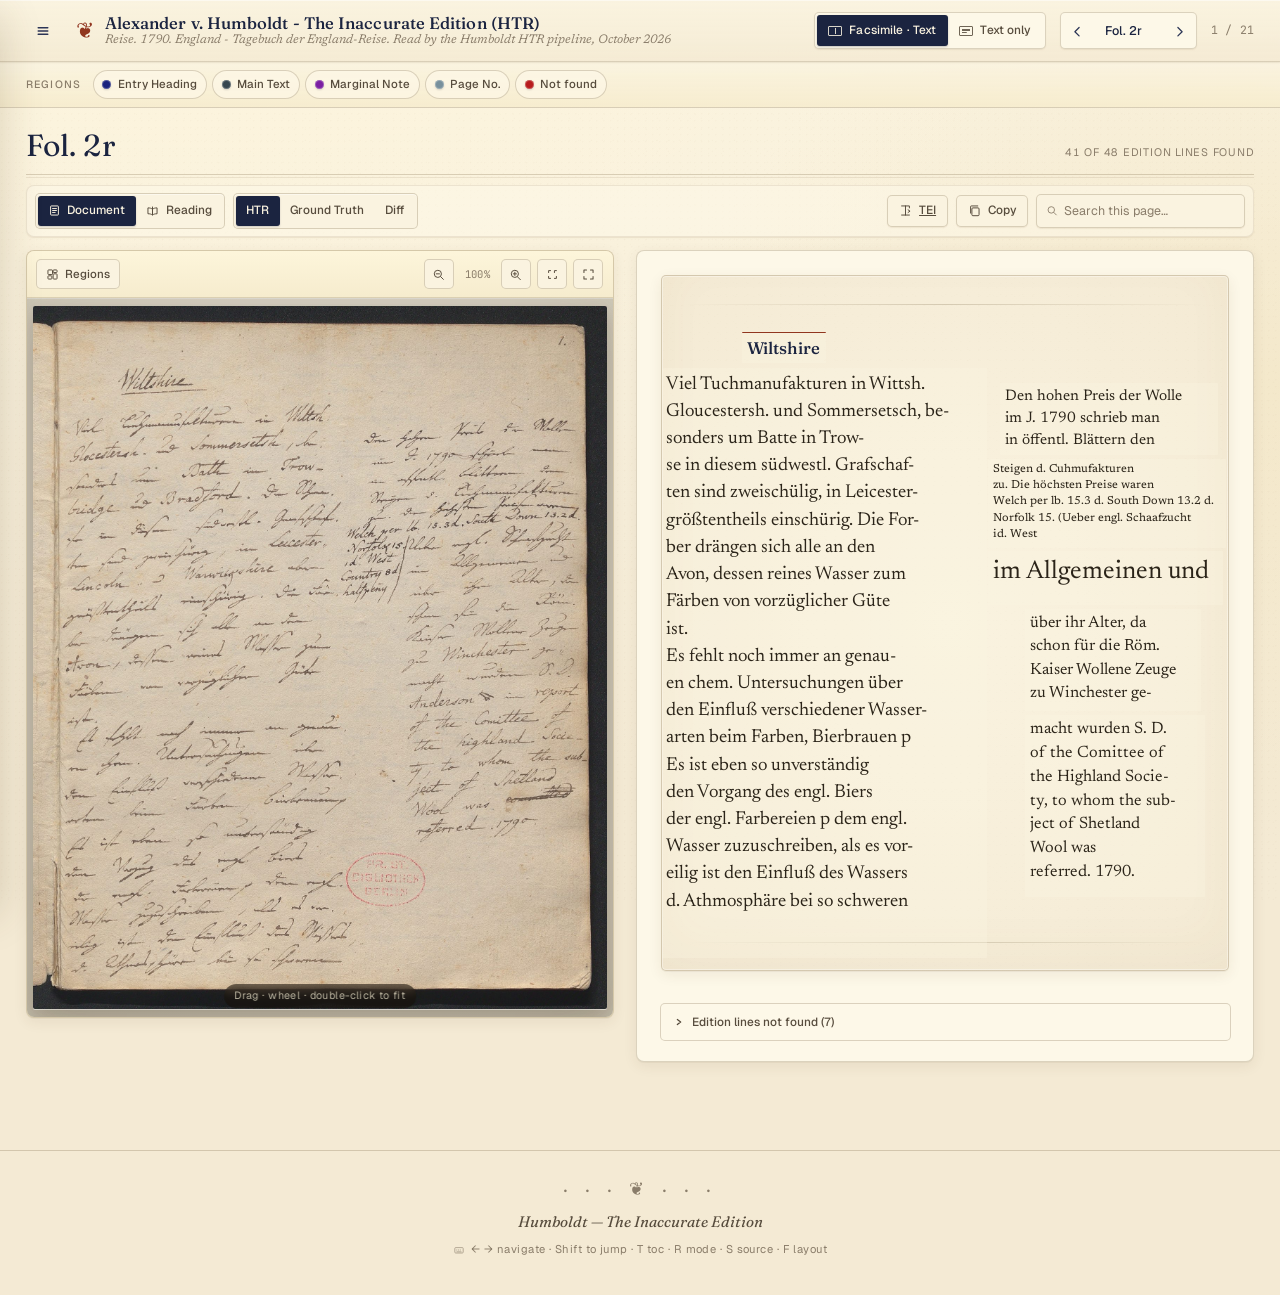
==== index.html @ c804e336 "England 1790 journal read by the lean HTR pipeline, in the Inaccurate Edition viewer (text only, no " ====
<!DOCTYPE html>
<html lang="en">
<head>
<meta charset="UTF-8">
<meta name="viewport" content="width=device-width,initial-scale=1.0">
<title>Alexander v. Humboldt - The Inaccurate Edition (HTR)</title>
<link rel="preconnect" href="https://fonts.googleapis.com">
<link rel="preconnect" href="https://fonts.gstatic.com" crossorigin>
<link href="https://fonts.googleapis.com/css2?family=Fraunces:ital,opsz,wght@0,9..144,300..900;1,9..144,300..900&family=Newsreader:ital,opsz,wght@0,6..72,300..800;1,6..72,300..800&family=Geist:wght@300..800&family=JetBrains+Mono:wght@400;600&display=swap" rel="stylesheet">
<link rel="stylesheet" href="assets/edition.css">
</head>
<body>

<header class="masthead" role="banner">
  <div class="masthead-inner">
    <button type="button" class="masthead-menu" id="btn-toc"
            aria-label="Open table of contents (T)" title="Table of contents (T)">
      <svg viewBox="0 0 20 20" width="16" height="16" class="i-menu" aria-hidden="true"><path d="M4 6h12M4 10h12M4 14h12" fill="none" stroke="currentColor" stroke-width="1.8" stroke-linecap="round"/></svg>
    </button>
    <div class="masthead-brand">
      <span class="masthead-mark" aria-hidden="true">❦</span>
      <div class="masthead-titles">
        <span class="masthead-title">Alexander v. Humboldt - The Inaccurate Edition (HTR)</span>
        <span class="masthead-subtitle">Reise. 1790. England - Tagebuch der England-Reise. Read by the Humboldt HTR pipeline, October 2026</span>
      </div>
    </div>
    <div class="masthead-controls">
      <div class="view-toggle" role="group" aria-label="Layout (F)">
        <button type="button" data-view="dual" class="active"
                title="Show facsimile and text (F)">
          <span class="vt-glyph vt-glyph--dual" aria-hidden="true"></span>
          <span>Facsimile · Text</span>
        </button>
        <button type="button" data-view="text" title="Text-only (F)">
          <span class="vt-glyph vt-glyph--text" aria-hidden="true"></span>
          <span>Text only</span>
        </button>
      </div>
      <div class="page-nav">
        <button type="button" class="nav-btn" id="btn-prev"
                title="Previous page (←)" aria-label="Previous page">
          <svg viewBox="0 0 20 20" width="14" height="14" class="i-prev" aria-hidden="true"><path d="M13 5l-6 6 6 6" fill="none" stroke="currentColor" stroke-width="1.8" stroke-linecap="round" stroke-linejoin="round"/></svg>
        </button>
        <select id="page-select" aria-label="Jump to page"><option value="0">Fol. 2r</option><option value="1">Fol. 2v</option><option value="2">Fol. 3r</option><option value="3">Fol. 3v</option><option value="4">Fol. 4r</option><option value="5">Fol. 4v</option><option value="6">Fol. 5r</option><option value="7">Fol. 5v</option><option value="8">Fol. 6r</option><option value="9">Fol. 6v</option><option value="10">Fol. 7r</option><option value="11">Fol. 7v</option><option value="12">Fol. 8r</option><option value="13">Fol. 8v</option><option value="14">Fol. 9r</option><option value="15">Fol. 9v</option><option value="16">Fol. 20r</option><option value="17">Fol. 28r</option><option value="18">Fol. 28v</option><option value="19">Fol. 29r</option><option value="20">Fol. 29v</option></select>
        <button type="button" class="nav-btn" id="btn-next"
                title="Next page (→)" aria-label="Next page">
          <svg viewBox="0 0 20 20" width="14" height="14" class="i-next" aria-hidden="true"><path d="M7 5l6 6-6 6" fill="none" stroke="currentColor" stroke-width="1.8" stroke-linecap="round" stroke-linejoin="round"/></svg>
        </button>
      </div>
      <span class="page-counter" id="page-counter">1 / 21</span>
    </div>
  </div>
  <div class="masthead-progress" aria-hidden="true">
    <div class="masthead-progress-bar" id="progress-bar"></div>
  </div>
</header>

<aside class="toc-drawer" id="toc-drawer" aria-hidden="true">
  <div class="toc-head">
    <span class="toc-title">Folios</span>
    <button type="button" class="toc-close" id="btn-toc-close"
            aria-label="Close table of contents"><svg viewBox="0 0 20 20" width="14" height="14" class="i-close" aria-hidden="true"><path d="M5 5l10 10M15 5L5 15" fill="none" stroke="currentColor" stroke-width="1.8" stroke-linecap="round"/></svg></button>
  </div>
  <div class="toc-list"><button type="button" class="toc-item" data-jump="0"><span class="toc-num">01</span><span class="toc-main"><span class="toc-label">Fol. 2r</span><span class="toc-preview">Wiltshire</span></span></button><button type="button" class="toc-item" data-jump="1"><span class="toc-num">02</span><span class="toc-main"><span class="toc-label">Fol. 2v</span><span class="toc-preview">chen. Prozessen, die Gährungen für die es keine Messer giebt im Spiel si</span></span></button><button type="button" class="toc-item" data-jump="2"><span class="toc-num">03</span><span class="toc-main"><span class="toc-label">Fol. 3r</span><span class="toc-preview">machte die Schiffarth im Kanale lebhaft, das Contoir der Hause in London</span></span></button><button type="button" class="toc-item" data-jump="3"><span class="toc-num">04</span><span class="toc-main"><span class="toc-label">Fol. 3v</span><span class="toc-preview">eine bloße Abart von S. sylvestris. S. Raths Bot. Abhandl. p 18. Ob aber</span></span></button><button type="button" class="toc-item" data-jump="4"><span class="toc-num">05</span><span class="toc-main"><span class="toc-label">Fol. 4r</span><span class="toc-preview">Erdschichten zu Tage sind, sieht man daß ein Pisolithen und Muschelkalk,</span></span></button><button type="button" class="toc-item" data-jump="5"><span class="toc-num">06</span><span class="toc-main"><span class="toc-label">Fol. 4v</span><span class="toc-preview">das Lich. tartareus, dem völlig ähnlich das ich in Teutschland in Nieder</span></span></button><button type="button" class="toc-item" data-jump="6"><span class="toc-num">07</span><span class="toc-main"><span class="toc-label">Fol. 5r</span><span class="toc-preview">les teintures solides que nos végétaux indigènes communiquent aux laines</span></span></button><button type="button" class="toc-item" data-jump="7"><span class="toc-num">08</span><span class="toc-main"><span class="toc-label">Fol. 5v</span><span class="toc-preview">Ferbers neue Beiträge zur Mineralgesch. I. p 455. Un- sere Unwissenheit</span></span></button><button type="button" class="toc-item" data-jump="8"><span class="toc-num">09</span><span class="toc-main"><span class="toc-label">Fol. 6r</span><span class="toc-preview">sich freuen sahe. Manni Comment. de Florentin. in- uentis c. 20. Wir leb</span></span></button><button type="button" class="toc-item" data-jump="9"><span class="toc-num">10</span><span class="toc-main"><span class="toc-label">Fol. 6v</span><span class="toc-preview">als die aus ostindischem Ma- terialien sei, ist ungegrün- det da auch be</span></span></button><button type="button" class="toc-item" data-jump="10"><span class="toc-num">11</span><span class="toc-main"><span class="toc-label">Fol. 7r</span><span class="toc-preview">11.</span></span></button><button type="button" class="toc-item" data-jump="11"><span class="toc-num">12</span><span class="toc-main"><span class="toc-label">Fol. 7v</span><span class="toc-preview">der Höle heraus. Auf dem Wege von Buxton bis zur Höle fand ich häufig Sa</span></span></button><button type="button" class="toc-item" data-jump="12"><span class="toc-num">13</span><span class="toc-main"><span class="toc-label">Fol. 8r</span><span class="toc-preview">Stoney – Middelton fand ich in großer Menge Arenaria saxatilis, diese se</span></span></button><button type="button" class="toc-item" data-jump="13"><span class="toc-num">14</span><span class="toc-main"><span class="toc-label">Fol. 8v</span><span class="toc-preview">kantigen Bruchstükken, hart sehr schwer zersprengbar, rauh kalt und schw</span></span></button><button type="button" class="toc-item" data-jump="14"><span class="toc-num">15</span><span class="toc-main"><span class="toc-label">Fol. 9r</span><span class="toc-preview">15.</span></span></button><button type="button" class="toc-item" data-jump="15"><span class="toc-num">16</span><span class="toc-main"><span class="toc-label">Fol. 9v</span><span class="toc-preview">Basalt schließen. Bei Halesowen viel Diam- Bäder in Derbyshire</span></span></button><button type="button" class="toc-item" data-jump="16"><span class="toc-num">17</span><span class="toc-main"><span class="toc-label">Fol. 20r</span><span class="toc-preview">Derbyshire Pilckington II p 57 klagt sehr über die nahen Sitten der Einw</span></span></button><button type="button" class="toc-item" data-jump="17"><span class="toc-num">18</span><span class="toc-main"><span class="toc-label">Fol. 28r</span><span class="toc-preview">Alfred. 2.</span></span></button><button type="button" class="toc-item" data-jump="18"><span class="toc-num">19</span><span class="toc-main"><span class="toc-label">Fol. 28v</span><span class="toc-preview">Mineralien 5. 11. 12. 13. 16. Mandelstein 16.</span></span></button><button type="button" class="toc-item" data-jump="19"><span class="toc-num">20</span><span class="toc-main"><span class="toc-label">Fol. 29r</span><span class="toc-preview">U.</span></span></button><button type="button" class="toc-item" data-jump="20"><span class="toc-num">21</span><span class="toc-main"><span class="toc-label">Fol. 29v</span><span class="toc-preview">Flora. Dipsacus fullonum 3. sylvestris 3. laciniatus 3. Hygnum crista ca</span></span></button></div>
</aside>
<div class="toc-scrim" id="toc-scrim" aria-hidden="true"></div>

<div class="legend"><div class="legend-inner"><span class="legend-group"><span class="legend-heading">Regions</span><span class="legend-chips"><button type="button" class="chip chip--reg" data-type="entry_heading" data-scope="region" title="Toggle visibility of Entry Heading"><span class="chip-swatch" style="background:#1a237e;"></span><span class="chip-label">Entry Heading</span></button><button type="button" class="chip chip--reg" data-type="main_text" data-scope="region" title="Toggle visibility of Main Text"><span class="chip-swatch" style="background:#37474f;"></span><span class="chip-label">Main Text</span></button><button type="button" class="chip chip--reg" data-type="marginal_note" data-scope="region" title="Toggle visibility of Marginal Note"><span class="chip-swatch" style="background:#7b1fa2;"></span><span class="chip-label">Marginal Note</span></button><button type="button" class="chip chip--reg" data-type="page_number" data-scope="region" title="Toggle visibility of Page No."><span class="chip-swatch" style="background:#78909c;"></span><span class="chip-label">Page No.</span></button><button type="button" class="chip chip--reg" data-type="not_found" data-scope="region" title="Toggle visibility of Not found"><span class="chip-swatch" style="background:#b71c1c;"></span><span class="chip-label">Not found</span></button></span></span></div></div>

<main id="pages-wrap" role="main">
<article class="page" id="page-0" data-page-idx="0" data-source-mode="gemini" data-has-gt="true">  <header class="page-header">    <div class="page-header-main">      <span class="folio">Fol. 2r</span>          </div>    <div class="page-header-aside">      <span class="meta-info">41 of 48 edition lines found</span>          </div>  </header>    <div class="page-tools">  <div class="trans-toggle" role="tablist"        aria-label="Transcription mode">    <button type="button" data-trans-mode="document"             class="active" role="tab"             title="Document view — mirrors page layout (R)">      <svg viewBox="0 0 20 20" width="13" height="13" class="i-document" aria-hidden="true"><rect x="4" y="3" width="12" height="14" rx="1" fill="none" stroke="currentColor" stroke-width="1.5"/><path d="M7 7h6M7 10h6M7 13h4" fill="none" stroke="currentColor" stroke-width="1.5" stroke-linecap="round"/></svg><span>Document</span></button>    <button type="button" data-trans-mode="reading" role="tab"             title="Linear reading flow (R)">      <svg viewBox="0 0 20 20" width="13" height="13" class="i-reading" aria-hidden="true"><path d="M10 4v13M3 6c3 0 5 .5 7 2V17c-2-1.5-4-2-7-2V6z" fill="none" stroke="currentColor" stroke-width="1.5" stroke-linejoin="round"/><path d="M17 6c-3 0-5 .5-7 2V17c2-1.5 4-2 7-2V6z" fill="none" stroke="currentColor" stroke-width="1.5" stroke-linejoin="round"/></svg><span>Reading</span></button>  </div>    <div class="source-toggle" role="tablist"        aria-label="Transcription source">    <button type="button" data-source-mode="gemini"             class="active" role="tab"             title="HTR transcription (S)">HTR</button>    <button type="button" data-source-mode="gt" role="tab"             title="Ground-truth transcription (S)">      Ground Truth</button>    <button type="button" data-source-mode="diff" role="tab"             title="Diff: HTR vs. Ground Truth (S)">      Diff</button>  </div>  <div class="page-tools-spacer"></div>    <a class="tool-btn tool-btn--tei" href="tei/folio_2r.tei.xml" download title="Download this page as TEI XML"><svg viewBox="0 0 20 20" width="13" height="13" class="i-tei" aria-hidden="true"><path d="M4 3h12v3M4 17h12M10 3v14" fill="none" stroke="currentColor" stroke-width="1.5" stroke-linecap="round"/><path d="M14 9l3 2-3 2" fill="none" stroke="currentColor" stroke-width="1.5" stroke-linecap="round" stroke-linejoin="round"/></svg><span class="tool-label">TEI</span></a>  <button type="button" class="tool-btn tool-btn--copy"           data-copy="=== Wiltshire ===


Viel Tuchmanufakturen in Wittsh.
Gloucestersh. und Sommersetsch, be-
sonders um Batte in Trow-
se in diesem südwestl. Grafschaf-
ten sind zweischülig, in Leicester-
größtentheils einschürig. Die For-
ber drängen sich alle an den
Avon, dessen reines Wasser zum
Färben von vorzüglicher Güte
ist.
Es fehlt noch immer an genau-
en chem. Untersuchungen über
den Einfluß verschiedener Wasser-
arten beim Farben, Bierbrauen p
Es ist eben so unverständig
den Vorgang des engl. Biers
der engl. Farbereien p dem engl.
Wasser zuzuschreiben, als es vor-
eilig ist den Einfluß des Wassers
d. Athmosphäre bei so schweren

Den hohen Preis der Wolle
im J. 1790 schrieb man
in öffentl. Blättern den

Steigen d. Cuhmufakturen
zu. Die höchsten Preise waren
Welch per lb. 15.3 d. South Down 13.2 d.
Norfolk 15. (Ueber engl. Schaafzucht
id. West

im Allgemeinen und

über ihr Alter, da
schon für die Röm.
Kaiser Wollene Zeuge
zu Winchester ge-

macht wurden S. D.
of the Comittee of
the Highland Socie-
ty, to whom the sub-
ject of Shetland
Wool was
referred. 1790."           title="Copy plain text of this page">    <svg viewBox="0 0 20 20" width="13" height="13" class="i-copy" aria-hidden="true"><rect x="6" y="6" width="11" height="12" rx="1.5" fill="none" stroke="currentColor" stroke-width="1.5"/><path d="M4 14V4a1 1 0 011-1h10" fill="none" stroke="currentColor" stroke-width="1.5" stroke-linecap="round"/></svg><span class="tool-label">Copy</span></button>  <div class="search-wrap">    <svg viewBox="0 0 20 20" width="13" height="13" class="i-search" aria-hidden="true"><circle cx="9" cy="9" r="5.5" fill="none" stroke="currentColor" stroke-width="1.5"/><path d="m13.5 13.5 4 4" fill="none" stroke="currentColor" stroke-width="1.5" stroke-linecap="round"/></svg>    <input type="search" class="search-input"            placeholder="Search this page…"            aria-label="Search in this page">  </div></div>  <div class="diff-metrics" role="status" aria-live="polite"><span class="diff-metrics-title">Against the edition (lines matched as in the HTR living benchmark)</span><span class="dm-pill"><span class="dm-k">CER on lines found</span><span class="dm-v">4.5 %</span></span><span class="dm-pill"><span class="dm-k">CER with missing lines</span><span class="dm-v">14.1 %</span></span><span class="dm-pill dm-pill--muted"><span class="dm-k">edition lines found</span><span class="dm-v">41 of 48</span></span></div>  <div class="page-cols">    <div class="facs-panel">  <div class="facs-toolbar">    <button type="button" class="facs-tool facs-tool--overlay"             title="Toggle region overlay (B)">      <svg viewBox="0 0 20 20" width="13" height="13" class="i-boxes" aria-hidden="true"><rect x="3" y="3" width="7" height="7" rx="1" fill="none" stroke="currentColor" stroke-width="1.5"/><rect x="11" y="3" width="6" height="4" rx="1" fill="none" stroke="currentColor" stroke-width="1.5"/><rect x="11" y="9" width="6" height="8" rx="1" fill="none" stroke="currentColor" stroke-width="1.5"/><rect x="3" y="12" width="6" height="5" rx="1" fill="none" stroke="currentColor" stroke-width="1.5"/></svg><span>Regions</span></button>    <div class="facs-toolbar-spacer"></div>    <button type="button" class="facs-tool facs-tool--zout"             title="Zoom out" aria-label="Zoom out">      <svg viewBox="0 0 20 20" width="13" height="13" class="i-zoom-out" aria-hidden="true"><circle cx="9" cy="9" r="5.5" fill="none" stroke="currentColor" stroke-width="1.5"/><path d="M6.5 9h5m2 4.5 4 4" fill="none" stroke="currentColor" stroke-width="1.5" stroke-linecap="round"/></svg></button>    <span class="facs-zoom-readout" data-readout="zoom">100%</span>    <button type="button" class="facs-tool facs-tool--zin"             title="Zoom in" aria-label="Zoom in">      <svg viewBox="0 0 20 20" width="13" height="13" class="i-zoom-in" aria-hidden="true"><circle cx="9" cy="9" r="5.5" fill="none" stroke="currentColor" stroke-width="1.5"/><path d="M6.5 9h5M9 6.5v5m4.5 2.5 4 4" fill="none" stroke="currentColor" stroke-width="1.5" stroke-linecap="round"/></svg></button>    <button type="button" class="facs-tool facs-tool--zreset"             title="Fit to frame">      <svg viewBox="0 0 20 20" width="13" height="13" class="i-fit" aria-hidden="true"><path d="M4 7V4h3M16 4h-3v3M4 13v3h3M13 16h3v-3" fill="none" stroke="currentColor" stroke-width="1.5" stroke-linecap="round" stroke-linejoin="round"/></svg></button>    <button type="button" class="facs-tool facs-tool--fullscreen"             title="Toggle fullscreen" aria-label="Toggle fullscreen">      <svg viewBox="0 0 20 20" width="13" height="13" class="i-fullscreen" aria-hidden="true"><path d="M3 7V3h4M17 7V3h-4M3 13v4h4M17 13v4h-4" fill="none" stroke="currentColor" stroke-width="1.6" stroke-linecap="round" stroke-linejoin="round"/></svg></button>  </div>  <div class="facs-stage">    <div class="facs-frame" data-zoom="1">      <div class="facs-canvas" style="--page-aspect:0.8155;"><img src="facsimiles/H0017682_2r.jpg" alt="Fol. 2r" loading="lazy" class="facs-img" draggable="false"><div class="region-overlay is-hidden"><div class="ov-box" style="top:8.08%;left:14.19%;width:14.72%;height:4.52%;--ov-color:#1a237e;" data-region-idx="0" data-region-type="entry_heading" tabindex="0"><span class="ov-label">Entry Heading</span></div><div class="ov-box" style="top:13.20%;left:4.81%;width:57.48%;height:84.98%;--ov-color:#37474f;" data-region-idx="1" data-region-type="main_text" tabindex="0"><span class="ov-label">Main Text</span></div><div class="ov-box" style="top:15.42%;left:56.81%;width:38.38%;height:10.38%;--ov-color:#37474f;" data-region-idx="2" data-region-type="main_text" tabindex="0"><span class="ov-label">Main Text</span></div><div class="ov-box" style="top:24.42%;left:53.28%;width:42.12%;height:12.83%;--ov-color:#37474f;" data-region-idx="3" data-region-type="main_text" tabindex="0"><span class="ov-label">Main Text</span></div><div class="ov-box" style="top:34.42%;left:52.58%;width:41.44%;height:7.78%;--ov-color:#37474f;" data-region-idx="4" data-region-type="main_text" tabindex="0"><span class="ov-label">Main Text</span></div><div class="ov-box" style="top:37.00%;left:64.19%;width:31.06%;height:14.80%;--ov-color:#37474f;" data-region-idx="5" data-region-type="main_text" tabindex="0"><span class="ov-label">Main Text</span></div><div class="ov-box" style="top:50.20%;left:64.19%;width:31.76%;height:26.22%;--ov-color:#37474f;" data-region-idx="6" data-region-type="main_text" tabindex="0"><span class="ov-label">Main Text</span></div></div></div>    </div>    <div class="facs-hint">      <span>Drag · wheel · double-click to fit</span>    </div>  </div></div>    <section class="trans-panel" data-mode="document">      <div class="trans-mode trans-mode--document" data-mode="document"><div class="doc-canvas-wrap"><div class="doc-canvas" style="aspect-ratio:0.8155 / 1;"><div class="doc-grain" aria-hidden="true"></div><div class="doc-rule doc-rule--top" aria-hidden="true"></div><div class="doc-rule doc-rule--bottom" aria-hidden="true"></div><div class="doc-slot doc-slot--entry_heading" style="top:8.080%;left:14.190%;width:14.720%;min-height:4.520%;--slot-color:#1a237e;" data-region-idx="0" data-region-type="entry_heading" data-orig-top="8.080" data-orig-h="4.520" tabindex="0"><span class="doc-chip" style="--chip-color:#1a237e;"><span class="doc-chip-dot"></span><span class="doc-chip-label">Entry Heading</span></span><div class="doc-slot-body"><span class="region-content has-gt" data-gt-confidence="1.00"><span class="rc rc--gemini">Wiltshire</span><span class="rc rc--gt">Wiltshire</span><span class="rc rc--diff">Wiltshire</span></span></div></div><div class="doc-slot doc-slot--main_text" style="top:13.200%;left:0.000%;width:57.480%;min-height:84.980%;--slot-color:#37474f;" data-region-idx="1" data-region-type="main_text" data-orig-top="13.200" data-orig-h="84.980" tabindex="0"><span class="doc-chip" style="--chip-color:#37474f;"><span class="doc-chip-dot"></span><span class="doc-chip-label">Main Text</span></span><div class="doc-slot-body"><span class="region-content has-gt" data-gt-confidence="1.00"><span class="rc rc--gemini">Viel Tuchmanufakturen in Wittsh.<br>
Gloucestersh. und Sommersetsch, be-<br>
sonders um Batte in Trow-<br>
se in diesem südwestl. Grafschaf-<br>
ten sind zweischülig, in Leicester-<br>
größtentheils einschürig. Die For-<br>
ber drängen sich alle an den<br>
Avon, dessen reines Wasser zum<br>
Färben von vorzüglicher Güte<br>
ist.<br>
Es fehlt noch immer an genau-<br>
en chem. Untersuchungen über<br>
den Einfluß verschiedener Wasser-<br>
arten beim Farben, Bierbrauen p<br>
Es ist eben so unverständig<br>
den Vorgang des engl. Biers<br>
der engl. Farbereien p dem engl.<br>
Wasser zuzuschreiben, als es vor-<br>
eilig ist den Einfluß des Wassers<br>
d. Athmosphäre bei so schweren</span><span class="rc rc--gt">Viel Tuchmanufakturen in Wiltsh.<br>
Glocestersh. und Sommersetsh., be-<br>
sonders um Bath in Trow-<br>
fe in diesen südwestl. Grafschaf-<br>
ten sind zweischürig, in Leicester-<br>
größtentheils einschürig. Die Fär-<br>
ber drängen sich alle an den<br>
Avon, dessen reines Wasser zum<br>
Färben von vorzüglicher Güte<br>
ist.<br>
Es fehlt noch immer an genau-<br>
en chem. Untersuchungen über<br>
den Einfluß verschiedener Wasser-<br>
arten beim Färben, Bierbrauung<br>
Es ist eben so unverständig<br>
den Vorzug des engl. Biers<br>
der engl. Färbereien p dem engl.<br>
Wasser zuzuschreiben, als es vor-<br>
eilig ist den Einfluß des Wassers,<br>
d. Athmosphäre bei so schweren</span><span class="rc rc--diff">Viel Tuchmanufakturen in <span class="diff-del" title="Gemini">Wittsh</span><span class="diff-ins" title="Ground truth">Wiltsh</span>.<br>
<span class="diff-del" title="Gemini">Gloucestersh</span><span class="diff-ins" title="Ground truth">Glocestersh</span>. und <span class="diff-del" title="Gemini">Sommersetsch</span><span class="diff-ins" title="Ground truth">Sommersetsh.</span>, be-<br>
sonders um <span class="diff-del" title="Gemini">Batte</span><span class="diff-ins" title="Ground truth">Bath</span> in Trow-<br>
<span class="diff-del" title="Gemini">se</span><span class="diff-ins" title="Ground truth">fe</span> in <span class="diff-del" title="Gemini">diesem</span><span class="diff-ins" title="Ground truth">diesen</span> südwestl. Grafschaf-<br>
ten sind <span class="diff-del" title="Gemini">zweischülig</span><span class="diff-ins" title="Ground truth">zweischürig</span>, in Leicester-<br>
größtentheils einschürig. Die <span class="diff-del" title="Gemini">For</span><span class="diff-ins" title="Ground truth">Fär</span>-<br>
ber drängen sich alle an den<br>
Avon, dessen reines Wasser zum<br>
Färben von vorzüglicher Güte<br>
ist.<br>
Es fehlt noch immer an genau-<br>
en chem. Untersuchungen über<br>
den Einfluß verschiedener Wasser-<br>
arten beim <span class="diff-del" title="Gemini">Farben</span><span class="diff-ins" title="Ground truth">Färben</span>, <span class="diff-del" title="Gemini">Bierbrauen p</span><span class="diff-ins" title="Ground truth">Bierbrauung</span><br>
Es ist eben so unverständig<br>
den <span class="diff-del" title="Gemini">Vorgang</span><span class="diff-ins" title="Ground truth">Vorzug</span> des engl. Biers<br>
der engl. <span class="diff-del" title="Gemini">Farbereien</span><span class="diff-ins" title="Ground truth">Färbereien</span> p dem engl.<br>
Wasser zuzuschreiben, als es vor-<br>
eilig ist den Einfluß des Wassers<span class="diff-ins" title="Only in ground truth">,</span><br>
d. Athmosphäre bei so schweren</span></span></div></div><div class="doc-slot doc-slot--main_text" style="top:15.420%;left:59.800%;width:38.380%;min-height:10.380%;--slot-color:#37474f;" data-region-idx="2" data-region-type="main_text" data-orig-top="15.420" data-orig-h="10.380" tabindex="0"><span class="doc-chip" style="--chip-color:#37474f;"><span class="doc-chip-dot"></span><span class="doc-chip-label">Main Text</span></span><div class="doc-slot-body"><span class="region-content has-gt" data-gt-confidence="1.00"><span class="rc rc--gemini">Den hohen Preis der Wolle<br>
im J. 1790 schrieb man<br>
in öffentl. Blättern den</span><span class="rc rc--gt">Den hohen Preis der Wolle<br>
im J. 1790 schrieb man<br>
in öffentl. Blättern dem</span><span class="rc rc--diff">Den hohen Preis der Wolle<br>
im J. 1790 schrieb man<br>
in öffentl. Blättern <span class="diff-del" title="Gemini">den</span><span class="diff-ins" title="Ground truth">dem</span></span></span></div></div><div class="doc-slot doc-slot--main_text" style="top:26.300%;left:57.620%;width:42.120%;min-height:12.830%;--slot-color:#37474f;" data-region-idx="3" data-region-type="main_text" data-orig-top="26.300" data-orig-h="12.830" tabindex="0"><span class="doc-chip" style="--chip-color:#37474f;"><span class="doc-chip-dot"></span><span class="doc-chip-label">Main Text</span></span><div class="doc-slot-body"><span class="region-content has-gt" data-gt-confidence="1.00"><span class="rc rc--gemini">Steigen d. Cuhmufakturen<br>
zu. Die höchsten Preise waren<br>
Welch per lb. 15.3 d. South Down 13.2 d.<br>
Norfolk 15. (Ueber engl. Schaafzucht<br>
id. West</span><span class="rc rc--gt">Steigen d. Tuchmanufakturen<br>
zu. Die höchsten Preise waren<br>
Welch per lb. 1s. 3d. South Down 1s. 2d.<br>
Ueber engl. Schaafzucht<br>
1d. West</span><span class="rc rc--diff">Steigen d. <span class="diff-del" title="Gemini">Cuhmufakturen</span><span class="diff-ins" title="Ground truth">Tuchmanufakturen</span><br>
zu. Die höchsten Preise waren<br>
Welch per lb. <span class="diff-del" title="Gemini">15</span><span class="diff-ins" title="Ground truth">1s</span>.<span class="diff-del" title="Only in HTR transcription">3</span> <span class="diff-del" title="Gemini">d</span><span class="diff-ins" title="Ground truth">3d</span>. South Down <span class="diff-del" title="Gemini">13</span><span class="diff-ins" title="Ground truth">1s</span>.<span class="diff-del" title="Only in HTR transcription">2</span> <span class="diff-del" title="Gemini">d</span><span class="diff-ins" title="Ground truth">2d</span>.<br>
<span class="diff-del" title="Only in HTR transcription">Norfolk 15. (</span>Ueber engl. Schaafzucht<br>
<span class="diff-del" title="Gemini">id</span><span class="diff-ins" title="Ground truth">1d</span>. West</span></span></div></div><div class="doc-slot doc-slot--main_text" style="top:39.630%;left:57.642%;width:41.440%;min-height:7.780%;--slot-color:#37474f;" data-region-idx="4" data-region-type="main_text" data-orig-top="39.630" data-orig-h="7.780" tabindex="0"><span class="doc-chip" style="--chip-color:#37474f;"><span class="doc-chip-dot"></span><span class="doc-chip-label">Main Text</span></span><div class="doc-slot-body"><span class="region-content has-gt" data-gt-confidence="1.00"><span class="rc rc--gemini">im Allgemeinen und</span><span class="rc rc--gt">im Allgemeinen und</span><span class="rc rc--diff">im Allgemeinen und</span></span></div></div><div class="doc-slot doc-slot--main_text" style="top:47.910%;left:64.190%;width:31.060%;min-height:14.800%;--slot-color:#37474f;" data-region-idx="5" data-region-type="main_text" data-orig-top="47.910" data-orig-h="14.800" tabindex="0"><span class="doc-chip" style="--chip-color:#37474f;"><span class="doc-chip-dot"></span><span class="doc-chip-label">Main Text</span></span><div class="doc-slot-body"><span class="region-content has-gt" data-gt-confidence="1.00"><span class="rc rc--gemini">über ihr Alter, da<br>
schon für die Röm.<br>
Kaiser Wollene Zeuge<br>
zu Winchester ge-</span><span class="rc rc--gt">über ihr Alter, da<br>
schon für die Röm.<br>
Kaiser Wollene Zeuge<br>
zu Winchester ge-</span><span class="rc rc--diff">über ihr Alter, da<br>
schon für die Röm.<br>
Kaiser Wollene Zeuge<br>
zu Winchester ge-</span></span></div></div><div class="doc-slot doc-slot--main_text" style="top:63.210%;left:64.190%;width:31.760%;min-height:26.220%;--slot-color:#37474f;" data-region-idx="6" data-region-type="main_text" data-orig-top="63.210" data-orig-h="26.220" tabindex="0"><span class="doc-chip" style="--chip-color:#37474f;"><span class="doc-chip-dot"></span><span class="doc-chip-label">Main Text</span></span><div class="doc-slot-body"><span class="region-content has-gt" data-gt-confidence="1.00"><span class="rc rc--gemini">macht wurden S. D.<br>
of the Comittee of<br>
the Highland Socie-<br>
ty, to whom the sub-<br>
ject of Shetland<br>
Wool was<br>
referred. 1790.</span><span class="rc rc--gt">macht wurden S. D.<br>
of the Comittee of<br>
the highland Socie-<br>
ty, to whom the sub-<br>
ject of Shetland<br>
Wool was<br>
referred. 1790.</span><span class="rc rc--diff">macht wurden S. D.<br>
of the Comittee of<br>
the <span class="diff-del" title="Gemini">Highland</span><span class="diff-ins" title="Ground truth">highland</span> Socie-<br>
ty, to whom the sub-<br>
ject of Shetland<br>
Wool was<br>
referred. 1790.</span></span></div></div></div></div><details class="doc-unplaced"><summary><svg viewBox="0 0 12 12" class="doc-unplaced-chev" aria-hidden="true"><path d="M4 3l4 3-4 3" fill="none" stroke="currentColor" stroke-width="1.5" stroke-linecap="round" stroke-linejoin="round"/></svg><span>Edition lines not found (7)</span></summary><div class="doc-unplaced-body"><div class="r r--not_found" data-region-type="not_found" data-region-idx="7" data-page-idx="0" style="--r-color:#b71c1c;" tabindex="0"><div class="r-meta"><span class="r-tag" style="--tag-color:#b71c1c;"><span class="r-tag-dot"></span>Not found</span></div><p class="r-text"><span class="region-content has-gt"><span class="rc rc--gemini"></span><span class="rc rc--gt">1.</span><span class="rc rc--diff"><span class="diff-ins" title="Only in ground truth">1.</span></span></span></p><div class="r-note"><span class="r-note-mark" aria-hidden="true">✎</span><span>edition line the pipeline did not find</span></div></div><div class="r r--not_found" data-region-type="not_found" data-region-idx="8" data-page-idx="0" style="--r-color:#b71c1c;" tabindex="0"><div class="r-meta"><span class="r-tag" style="--tag-color:#b71c1c;"><span class="r-tag-dot"></span>Not found</span></div><p class="r-text"><span class="region-content has-gt"><span class="rc rc--gemini"></span><span class="rc rc--gt">bridge und Bradford. Die Schaa-</span><span class="rc rc--diff"><span class="diff-ins" title="Only in ground truth">bridge und Bradford. Die Schaa-</span></span></span></p><div class="r-note"><span class="r-note-mark" aria-hidden="true">✎</span><span>edition line the pipeline did not find</span></div></div><div class="r r--not_found" data-region-type="not_found" data-region-idx="9" data-page-idx="0" style="--r-color:#b71c1c;" tabindex="0"><div class="r-meta"><span class="r-tag" style="--tag-color:#b71c1c;"><span class="r-tag-dot"></span>Not found</span></div><p class="r-text"><span class="region-content has-gt"><span class="rc rc--gemini"></span><span class="rc rc--gt">Lincoln- ud Warwickshire aber</span><span class="rc rc--diff"><span class="diff-ins" title="Only in ground truth">Lincoln- ud Warwickshire aber</span></span></span></p><div class="r-note"><span class="r-note-mark" aria-hidden="true">✎</span><span>edition line the pipeline did not find</span></div></div><div class="r r--not_found" data-region-type="not_found" data-region-idx="10" data-page-idx="0" style="--r-color:#b71c1c;" tabindex="0"><div class="r-meta"><span class="r-tag" style="--tag-color:#b71c1c;"><span class="r-tag-dot"></span>Not found</span></div><p class="r-text"><span class="region-content has-gt"><span class="rc rc--gemini"></span><span class="rc rc--gt">Anderson im report</span><span class="rc rc--diff"><span class="diff-ins" title="Only in ground truth">Anderson im report</span></span></span></p><div class="r-note"><span class="r-note-mark" aria-hidden="true">✎</span><span>edition line the pipeline did not find</span></div></div><div class="r r--not_found" data-region-type="not_found" data-region-idx="11" data-page-idx="0" style="--r-color:#b71c1c;" tabindex="0"><div class="r-meta"><span class="r-tag" style="--tag-color:#b71c1c;"><span class="r-tag-dot"></span>Not found</span></div><p class="r-text"><span class="region-content has-gt"><span class="rc rc--gemini"></span><span class="rc rc--gt">Norfolk 1s.</span><span class="rc rc--diff"><span class="diff-ins" title="Only in ground truth">Norfolk 1s.</span></span></span></p><div class="r-note"><span class="r-note-mark" aria-hidden="true">✎</span><span>edition line the pipeline did not find</span></div></div><div class="r r--not_found" data-region-type="not_found" data-region-idx="12" data-page-idx="0" style="--r-color:#b71c1c;" tabindex="0"><div class="r-meta"><span class="r-tag" style="--tag-color:#b71c1c;"><span class="r-tag-dot"></span>Not found</span></div><p class="r-text"><span class="region-content has-gt"><span class="rc rc--gemini"></span><span class="rc rc--gt">Country 8d</span><span class="rc rc--diff"><span class="diff-ins" title="Only in ground truth">Country 8d</span></span></span></p><div class="r-note"><span class="r-note-mark" aria-hidden="true">✎</span><span>edition line the pipeline did not find</span></div></div><div class="r r--not_found" data-region-type="not_found" data-region-idx="13" data-page-idx="0" style="--r-color:#b71c1c;" tabindex="0"><div class="r-meta"><span class="r-tag" style="--tag-color:#b71c1c;"><span class="r-tag-dot"></span>Not found</span></div><p class="r-text"><span class="region-content has-gt"><span class="rc rc--gemini"></span><span class="rc rc--gt">halfpen̅y.</span><span class="rc rc--diff"><span class="diff-ins" title="Only in ground truth">halfpen̅y.</span></span></span></p><div class="r-note"><span class="r-note-mark" aria-hidden="true">✎</span><span>edition line the pipeline did not find</span></div></div></div></details></div><div class="trans-mode trans-mode--reading" data-mode="reading"><div class="r-body"><div class="r-main"><div class="r r--entry_heading" data-region-type="entry_heading" data-region-idx="0" data-page-idx="0" style="--r-color:#1a237e;" tabindex="0"><div class="r-meta"><span class="r-tag" style="--tag-color:#1a237e;"><span class="r-tag-dot"></span>Entry Heading</span></div><h2 class="r-heading"><span class="region-content has-gt" data-gt-confidence="1.00"><span class="rc rc--gemini">Wiltshire</span><span class="rc rc--gt">Wiltshire</span><span class="rc rc--diff">Wiltshire</span></span></h2></div><div class="r r--main_text" data-region-type="main_text" data-region-idx="1" data-page-idx="0" style="--r-color:#37474f;" tabindex="0"><div class="r-meta"><span class="r-tag" style="--tag-color:#37474f;"><span class="r-tag-dot"></span>Main Text</span></div><p class="r-text"><span class="region-content has-gt" data-gt-confidence="1.00"><span class="rc rc--gemini">Viel Tuchmanufakturen in Wittsh.<br>
Gloucestersh. und Sommersetsch, be-<br>
sonders um Batte in Trow-<br>
se in diesem südwestl. Grafschaf-<br>
ten sind zweischülig, in Leicester-<br>
größtentheils einschürig. Die For-<br>
ber drängen sich alle an den<br>
Avon, dessen reines Wasser zum<br>
Färben von vorzüglicher Güte<br>
ist.<br>
Es fehlt noch immer an genau-<br>
en chem. Untersuchungen über<br>
den Einfluß verschiedener Wasser-<br>
arten beim Farben, Bierbrauen p<br>
Es ist eben so unverständig<br>
den Vorgang des engl. Biers<br>
der engl. Farbereien p dem engl.<br>
Wasser zuzuschreiben, als es vor-<br>
eilig ist den Einfluß des Wassers<br>
d. Athmosphäre bei so schweren</span><span class="rc rc--gt">Viel Tuchmanufakturen in Wiltsh.<br>
Glocestersh. und Sommersetsh., be-<br>
sonders um Bath in Trow-<br>
fe in diesen südwestl. Grafschaf-<br>
ten sind zweischürig, in Leicester-<br>
größtentheils einschürig. Die Fär-<br>
ber drängen sich alle an den<br>
Avon, dessen reines Wasser zum<br>
Färben von vorzüglicher Güte<br>
ist.<br>
Es fehlt noch immer an genau-<br>
en chem. Untersuchungen über<br>
den Einfluß verschiedener Wasser-<br>
arten beim Färben, Bierbrauung<br>
Es ist eben so unverständig<br>
den Vorzug des engl. Biers<br>
der engl. Färbereien p dem engl.<br>
Wasser zuzuschreiben, als es vor-<br>
eilig ist den Einfluß des Wassers,<br>
d. Athmosphäre bei so schweren</span><span class="rc rc--diff">Viel Tuchmanufakturen in <span class="diff-del" title="Gemini">Wittsh</span><span class="diff-ins" title="Ground truth">Wiltsh</span>.<br>
<span class="diff-del" title="Gemini">Gloucestersh</span><span class="diff-ins" title="Ground truth">Glocestersh</span>. und <span class="diff-del" title="Gemini">Sommersetsch</span><span class="diff-ins" title="Ground truth">Sommersetsh.</span>, be-<br>
sonders um <span class="diff-del" title="Gemini">Batte</span><span class="diff-ins" title="Ground truth">Bath</span> in Trow-<br>
<span class="diff-del" title="Gemini">se</span><span class="diff-ins" title="Ground truth">fe</span> in <span class="diff-del" title="Gemini">diesem</span><span class="diff-ins" title="Ground truth">diesen</span> südwestl. Grafschaf-<br>
ten sind <span class="diff-del" title="Gemini">zweischülig</span><span class="diff-ins" title="Ground truth">zweischürig</span>, in Leicester-<br>
größtentheils einschürig. Die <span class="diff-del" title="Gemini">For</span><span class="diff-ins" title="Ground truth">Fär</span>-<br>
ber drängen sich alle an den<br>
Avon, dessen reines Wasser zum<br>
Färben von vorzüglicher Güte<br>
ist.<br>
Es fehlt noch immer an genau-<br>
en chem. Untersuchungen über<br>
den Einfluß verschiedener Wasser-<br>
arten beim <span class="diff-del" title="Gemini">Farben</span><span class="diff-ins" title="Ground truth">Färben</span>, <span class="diff-del" title="Gemini">Bierbrauen p</span><span class="diff-ins" title="Ground truth">Bierbrauung</span><br>
Es ist eben so unverständig<br>
den <span class="diff-del" title="Gemini">Vorgang</span><span class="diff-ins" title="Ground truth">Vorzug</span> des engl. Biers<br>
der engl. <span class="diff-del" title="Gemini">Farbereien</span><span class="diff-ins" title="Ground truth">Färbereien</span> p dem engl.<br>
Wasser zuzuschreiben, als es vor-<br>
eilig ist den Einfluß des Wassers<span class="diff-ins" title="Only in ground truth">,</span><br>
d. Athmosphäre bei so schweren</span></span></p></div><div class="r r--main_text" data-region-type="main_text" data-region-idx="2" data-page-idx="0" style="--r-color:#37474f;" tabindex="0"><div class="r-meta"><span class="r-tag" style="--tag-color:#37474f;"><span class="r-tag-dot"></span>Main Text</span></div><p class="r-text"><span class="region-content has-gt" data-gt-confidence="1.00"><span class="rc rc--gemini">Den hohen Preis der Wolle<br>
im J. 1790 schrieb man<br>
in öffentl. Blättern den</span><span class="rc rc--gt">Den hohen Preis der Wolle<br>
im J. 1790 schrieb man<br>
in öffentl. Blättern dem</span><span class="rc rc--diff">Den hohen Preis der Wolle<br>
im J. 1790 schrieb man<br>
in öffentl. Blättern <span class="diff-del" title="Gemini">den</span><span class="diff-ins" title="Ground truth">dem</span></span></span></p></div><div class="r r--main_text" data-region-type="main_text" data-region-idx="3" data-page-idx="0" style="--r-color:#37474f;" tabindex="0"><div class="r-meta"><span class="r-tag" style="--tag-color:#37474f;"><span class="r-tag-dot"></span>Main Text</span></div><p class="r-text"><span class="region-content has-gt" data-gt-confidence="1.00"><span class="rc rc--gemini">Steigen d. Cuhmufakturen<br>
zu. Die höchsten Preise waren<br>
Welch per lb. 15.3 d. South Down 13.2 d.<br>
Norfolk 15. (Ueber engl. Schaafzucht<br>
id. West</span><span class="rc rc--gt">Steigen d. Tuchmanufakturen<br>
zu. Die höchsten Preise waren<br>
Welch per lb. 1s. 3d. South Down 1s. 2d.<br>
Ueber engl. Schaafzucht<br>
1d. West</span><span class="rc rc--diff">Steigen d. <span class="diff-del" title="Gemini">Cuhmufakturen</span><span class="diff-ins" title="Ground truth">Tuchmanufakturen</span><br>
zu. Die höchsten Preise waren<br>
Welch per lb. <span class="diff-del" title="Gemini">15</span><span class="diff-ins" title="Ground truth">1s</span>.<span class="diff-del" title="Only in HTR transcription">3</span> <span class="diff-del" title="Gemini">d</span><span class="diff-ins" title="Ground truth">3d</span>. South Down <span class="diff-del" title="Gemini">13</span><span class="diff-ins" title="Ground truth">1s</span>.<span class="diff-del" title="Only in HTR transcription">2</span> <span class="diff-del" title="Gemini">d</span><span class="diff-ins" title="Ground truth">2d</span>.<br>
<span class="diff-del" title="Only in HTR transcription">Norfolk 15. (</span>Ueber engl. Schaafzucht<br>
<span class="diff-del" title="Gemini">id</span><span class="diff-ins" title="Ground truth">1d</span>. West</span></span></p></div><div class="r r--main_text" data-region-type="main_text" data-region-idx="4" data-page-idx="0" style="--r-color:#37474f;" tabindex="0"><div class="r-meta"><span class="r-tag" style="--tag-color:#37474f;"><span class="r-tag-dot"></span>Main Text</span></div><p class="r-text"><span class="region-content has-gt" data-gt-confidence="1.00"><span class="rc rc--gemini">im Allgemeinen und</span><span class="rc rc--gt">im Allgemeinen und</span><span class="rc rc--diff">im Allgemeinen und</span></span></p></div><div class="r r--main_text" data-region-type="main_text" data-region-idx="5" data-page-idx="0" style="--r-color:#37474f;" tabindex="0"><div class="r-meta"><span class="r-tag" style="--tag-color:#37474f;"><span class="r-tag-dot"></span>Main Text</span></div><p class="r-text"><span class="region-content has-gt" data-gt-confidence="1.00"><span class="rc rc--gemini">über ihr Alter, da<br>
schon für die Röm.<br>
Kaiser Wollene Zeuge<br>
zu Winchester ge-</span><span class="rc rc--gt">über ihr Alter, da<br>
schon für die Röm.<br>
Kaiser Wollene Zeuge<br>
zu Winchester ge-</span><span class="rc rc--diff">über ihr Alter, da<br>
schon für die Röm.<br>
Kaiser Wollene Zeuge<br>
zu Winchester ge-</span></span></p></div><div class="r r--main_text" data-region-type="main_text" data-region-idx="6" data-page-idx="0" style="--r-color:#37474f;" tabindex="0"><div class="r-meta"><span class="r-tag" style="--tag-color:#37474f;"><span class="r-tag-dot"></span>Main Text</span></div><p class="r-text"><span class="region-content has-gt" data-gt-confidence="1.00"><span class="rc rc--gemini">macht wurden S. D.<br>
of the Comittee of<br>
the Highland Socie-<br>
ty, to whom the sub-<br>
ject of Shetland<br>
Wool was<br>
referred. 1790.</span><span class="rc rc--gt">macht wurden S. D.<br>
of the Comittee of<br>
the highland Socie-<br>
ty, to whom the sub-<br>
ject of Shetland<br>
Wool was<br>
referred. 1790.</span><span class="rc rc--diff">macht wurden S. D.<br>
of the Comittee of<br>
the <span class="diff-del" title="Gemini">Highland</span><span class="diff-ins" title="Ground truth">highland</span> Socie-<br>
ty, to whom the sub-<br>
ject of Shetland<br>
Wool was<br>
referred. 1790.</span></span></p></div><div class="r r--not_found" data-region-type="not_found" data-region-idx="7" data-page-idx="0" style="--r-color:#b71c1c;" tabindex="0"><div class="r-meta"><span class="r-tag" style="--tag-color:#b71c1c;"><span class="r-tag-dot"></span>Not found</span></div><p class="r-text"><span class="region-content has-gt"><span class="rc rc--gemini"></span><span class="rc rc--gt">1.</span><span class="rc rc--diff"><span class="diff-ins" title="Only in ground truth">1.</span></span></span></p><div class="r-note"><span class="r-note-mark" aria-hidden="true">✎</span><span>edition line the pipeline did not find</span></div></div><div class="r r--not_found" data-region-type="not_found" data-region-idx="8" data-page-idx="0" style="--r-color:#b71c1c;" tabindex="0"><div class="r-meta"><span class="r-tag" style="--tag-color:#b71c1c;"><span class="r-tag-dot"></span>Not found</span></div><p class="r-text"><span class="region-content has-gt"><span class="rc rc--gemini"></span><span class="rc rc--gt">bridge und Bradford. Die Schaa-</span><span class="rc rc--diff"><span class="diff-ins" title="Only in ground truth">bridge und Bradford. Die Schaa-</span></span></span></p><div class="r-note"><span class="r-note-mark" aria-hidden="true">✎</span><span>edition line the pipeline did not find</span></div></div><div class="r r--not_found" data-region-type="not_found" data-region-idx="9" data-page-idx="0" style="--r-color:#b71c1c;" tabindex="0"><div class="r-meta"><span class="r-tag" style="--tag-color:#b71c1c;"><span class="r-tag-dot"></span>Not found</span></div><p class="r-text"><span class="region-content has-gt"><span class="rc rc--gemini"></span><span class="rc rc--gt">Lincoln- ud Warwickshire aber</span><span class="rc rc--diff"><span class="diff-ins" title="Only in ground truth">Lincoln- ud Warwickshire aber</span></span></span></p><div class="r-note"><span class="r-note-mark" aria-hidden="true">✎</span><span>edition line the pipeline did not find</span></div></div><div class="r r--not_found" data-region-type="not_found" data-region-idx="10" data-page-idx="0" style="--r-color:#b71c1c;" tabindex="0"><div class="r-meta"><span class="r-tag" style="--tag-color:#b71c1c;"><span class="r-tag-dot"></span>Not found</span></div><p class="r-text"><span class="region-content has-gt"><span class="rc rc--gemini"></span><span class="rc rc--gt">Anderson im report</span><span class="rc rc--diff"><span class="diff-ins" title="Only in ground truth">Anderson im report</span></span></span></p><div class="r-note"><span class="r-note-mark" aria-hidden="true">✎</span><span>edition line the pipeline did not find</span></div></div><div class="r r--not_found" data-region-type="not_found" data-region-idx="11" data-page-idx="0" style="--r-color:#b71c1c;" tabindex="0"><div class="r-meta"><span class="r-tag" style="--tag-color:#b71c1c;"><span class="r-tag-dot"></span>Not found</span></div><p class="r-text"><span class="region-content has-gt"><span class="rc rc--gemini"></span><span class="rc rc--gt">Norfolk 1s.</span><span class="rc rc--diff"><span class="diff-ins" title="Only in ground truth">Norfolk 1s.</span></span></span></p><div class="r-note"><span class="r-note-mark" aria-hidden="true">✎</span><span>edition line the pipeline did not find</span></div></div><div class="r r--not_found" data-region-type="not_found" data-region-idx="12" data-page-idx="0" style="--r-color:#b71c1c;" tabindex="0"><div class="r-meta"><span class="r-tag" style="--tag-color:#b71c1c;"><span class="r-tag-dot"></span>Not found</span></div><p class="r-text"><span class="region-content has-gt"><span class="rc rc--gemini"></span><span class="rc rc--gt">Country 8d</span><span class="rc rc--diff"><span class="diff-ins" title="Only in ground truth">Country 8d</span></span></span></p><div class="r-note"><span class="r-note-mark" aria-hidden="true">✎</span><span>edition line the pipeline did not find</span></div></div><div class="r r--not_found" data-region-type="not_found" data-region-idx="13" data-page-idx="0" style="--r-color:#b71c1c;" tabindex="0"><div class="r-meta"><span class="r-tag" style="--tag-color:#b71c1c;"><span class="r-tag-dot"></span>Not found</span></div><p class="r-text"><span class="region-content has-gt"><span class="rc rc--gemini"></span><span class="rc rc--gt">halfpen̅y.</span><span class="rc rc--diff"><span class="diff-ins" title="Only in ground truth">halfpen̅y.</span></span></span></p><div class="r-note"><span class="r-note-mark" aria-hidden="true">✎</span><span>edition line the pipeline did not find</span></div></div></div></div></div>    </section>  </div></article><article class="page" id="page-1" data-page-idx="1" data-source-mode="gemini" data-has-gt="true">  <header class="page-header">    <div class="page-header-main">      <span class="folio">Fol. 2v</span>          </div>    <div class="page-header-aside">      <span class="meta-info">28 of 28 edition lines found</span>          </div>  </header>    <div class="page-tools">  <div class="trans-toggle" role="tablist"        aria-label="Transcription mode">    <button type="button" data-trans-mode="document"             class="active" role="tab"             title="Document view — mirrors page layout (R)">      <svg viewBox="0 0 20 20" width="13" height="13" class="i-document" aria-hidden="true"><rect x="4" y="3" width="12" height="14" rx="1" fill="none" stroke="currentColor" stroke-width="1.5"/><path d="M7 7h6M7 10h6M7 13h4" fill="none" stroke="currentColor" stroke-width="1.5" stroke-linecap="round"/></svg><span>Document</span></button>    <button type="button" data-trans-mode="reading" role="tab"             title="Linear reading flow (R)">      <svg viewBox="0 0 20 20" width="13" height="13" class="i-reading" aria-hidden="true"><path d="M10 4v13M3 6c3 0 5 .5 7 2V17c-2-1.5-4-2-7-2V6z" fill="none" stroke="currentColor" stroke-width="1.5" stroke-linejoin="round"/><path d="M17 6c-3 0-5 .5-7 2V17c2-1.5 4-2 7-2V6z" fill="none" stroke="currentColor" stroke-width="1.5" stroke-linejoin="round"/></svg><span>Reading</span></button>  </div>    <div class="source-toggle" role="tablist"        aria-label="Transcription source">    <button type="button" data-source-mode="gemini"             class="active" role="tab"             title="HTR transcription (S)">HTR</button>    <button type="button" data-source-mode="gt" role="tab"             title="Ground-truth transcription (S)">      Ground Truth</button>    <button type="button" data-source-mode="diff" role="tab"             title="Diff: HTR vs. Ground Truth (S)">      Diff</button>  </div>  <div class="page-tools-spacer"></div>    <a class="tool-btn tool-btn--tei" href="tei/folio_2v.tei.xml" download title="Download this page as TEI XML"><svg viewBox="0 0 20 20" width="13" height="13" class="i-tei" aria-hidden="true"><path d="M4 3h12v3M4 17h12M10 3v14" fill="none" stroke="currentColor" stroke-width="1.5" stroke-linecap="round"/><path d="M14 9l3 2-3 2" fill="none" stroke="currentColor" stroke-width="1.5" stroke-linecap="round" stroke-linejoin="round"/></svg><span class="tool-label">TEI</span></a>  <button type="button" class="tool-btn tool-btn--copy"           data-copy="[page_number] 2.

chen. Prozessen, die Gährungen
für die es keine Messer giebt
im Spiel sind, abzuleugnen.
Chippenham war
die Residenz Alferdes d. Gra-
fen. Ueberhaupt scheint damals
der westl. Theil von England
der angebauten gewesen zu
sein. Jezt hat sich die
Kultur ganz gegen Osten
gezogen. War das ältere
Verhältniß nicht natürlicher
da die Einfahrt in den Bristol
Channel bequemer, als die in
die Theure, das westl.
da)
England an Ausfuhrprodukten
reicher, die Kommunikation
mit Ireland näher und
Milford ein sicherer Hafen
für die Flotte als Porto-
mouth ist? Allerdings. Aber das
auswärtige Interesse gab al-
len eine entgegengesezte Rich-
tung. Der Islamische Handel

[margin right] Alfred entriß 88°
den Damen Rochester
und London."           title="Copy plain text of this page">    <svg viewBox="0 0 20 20" width="13" height="13" class="i-copy" aria-hidden="true"><rect x="6" y="6" width="11" height="12" rx="1.5" fill="none" stroke="currentColor" stroke-width="1.5"/><path d="M4 14V4a1 1 0 011-1h10" fill="none" stroke="currentColor" stroke-width="1.5" stroke-linecap="round"/></svg><span class="tool-label">Copy</span></button>  <div class="search-wrap">    <svg viewBox="0 0 20 20" width="13" height="13" class="i-search" aria-hidden="true"><circle cx="9" cy="9" r="5.5" fill="none" stroke="currentColor" stroke-width="1.5"/><path d="m13.5 13.5 4 4" fill="none" stroke="currentColor" stroke-width="1.5" stroke-linecap="round"/></svg>    <input type="search" class="search-input"            placeholder="Search this page…"            aria-label="Search in this page">  </div></div>  <div class="diff-metrics" role="status" aria-live="polite"><span class="diff-metrics-title">Against the edition (lines matched as in the HTR living benchmark)</span><span class="dm-pill"><span class="dm-k">CER on lines found</span><span class="dm-v">4.1 %</span></span><span class="dm-pill"><span class="dm-k">CER with missing lines</span><span class="dm-v">4.1 %</span></span><span class="dm-pill dm-pill--muted"><span class="dm-k">edition lines found</span><span class="dm-v">28 of 28</span></span></div>  <div class="page-cols">    <div class="facs-panel">  <div class="facs-toolbar">    <button type="button" class="facs-tool facs-tool--overlay"             title="Toggle region overlay (B)">      <svg viewBox="0 0 20 20" width="13" height="13" class="i-boxes" aria-hidden="true"><rect x="3" y="3" width="7" height="7" rx="1" fill="none" stroke="currentColor" stroke-width="1.5"/><rect x="11" y="3" width="6" height="4" rx="1" fill="none" stroke="currentColor" stroke-width="1.5"/><rect x="11" y="9" width="6" height="8" rx="1" fill="none" stroke="currentColor" stroke-width="1.5"/><rect x="3" y="12" width="6" height="5" rx="1" fill="none" stroke="currentColor" stroke-width="1.5"/></svg><span>Regions</span></button>    <div class="facs-toolbar-spacer"></div>    <button type="button" class="facs-tool facs-tool--zout"             title="Zoom out" aria-label="Zoom out">      <svg viewBox="0 0 20 20" width="13" height="13" class="i-zoom-out" aria-hidden="true"><circle cx="9" cy="9" r="5.5" fill="none" stroke="currentColor" stroke-width="1.5"/><path d="M6.5 9h5m2 4.5 4 4" fill="none" stroke="currentColor" stroke-width="1.5" stroke-linecap="round"/></svg></button>    <span class="facs-zoom-readout" data-readout="zoom">100%</span>    <button type="button" class="facs-tool facs-tool--zin"             title="Zoom in" aria-label="Zoom in">      <svg viewBox="0 0 20 20" width="13" height="13" class="i-zoom-in" aria-hidden="true"><circle cx="9" cy="9" r="5.5" fill="none" stroke="currentColor" stroke-width="1.5"/><path d="M6.5 9h5M9 6.5v5m4.5 2.5 4 4" fill="none" stroke="currentColor" stroke-width="1.5" stroke-linecap="round"/></svg></button>    <button type="button" class="facs-tool facs-tool--zreset"             title="Fit to frame">      <svg viewBox="0 0 20 20" width="13" height="13" class="i-fit" aria-hidden="true"><path d="M4 7V4h3M16 4h-3v3M4 13v3h3M13 16h3v-3" fill="none" stroke="currentColor" stroke-width="1.5" stroke-linecap="round" stroke-linejoin="round"/></svg></button>    <button type="button" class="facs-tool facs-tool--fullscreen"             title="Toggle fullscreen" aria-label="Toggle fullscreen">      <svg viewBox="0 0 20 20" width="13" height="13" class="i-fullscreen" aria-hidden="true"><path d="M3 7V3h4M17 7V3h-4M3 13v4h4M17 13v4h-4" fill="none" stroke="currentColor" stroke-width="1.6" stroke-linecap="round" stroke-linejoin="round"/></svg></button>  </div>  <div class="facs-stage">    <div class="facs-frame" data-zoom="1">      <div class="facs-canvas" style="--page-aspect:0.8155;"><img src="facsimiles/H0017682_2v.jpg" alt="Fol. 2v" loading="lazy" class="facs-img" draggable="false"><div class="region-overlay is-hidden"><div class="ov-box" style="top:4.00%;left:5.49%;width:2.82%;height:2.32%;--ov-color:#78909c;" data-region-idx="0" data-region-type="page_number" tabindex="0"><span class="ov-label">Page No.</span></div><div class="ov-box" style="top:5.80%;left:4.51%;width:52.60%;height:90.40%;--ov-color:#37474f;" data-region-idx="1" data-region-type="main_text" tabindex="0"><span class="ov-label">Main Text</span></div><div class="ov-box" style="top:23.05%;left:59.47%;width:31.12%;height:12.15%;--ov-color:#7b1fa2;" data-region-idx="2" data-region-type="marginal_note" tabindex="0"><span class="ov-label">Marginal Note</span></div></div></div>    </div>    <div class="facs-hint">      <span>Drag · wheel · double-click to fit</span>    </div>  </div></div>    <section class="trans-panel" data-mode="document">      <div class="trans-mode trans-mode--document" data-mode="document"><div class="doc-canvas-wrap"><div class="doc-canvas" style="aspect-ratio:0.8155 / 1;"><div class="doc-grain" aria-hidden="true"></div><div class="doc-rule doc-rule--top" aria-hidden="true"></div><div class="doc-rule doc-rule--bottom" aria-hidden="true"></div><div class="doc-slot doc-slot--page_number" style="top:4.000%;left:5.490%;width:2.820%;min-height:2.320%;--slot-color:#78909c;" data-region-idx="0" data-region-type="page_number" data-orig-top="4.000" data-orig-h="2.320" tabindex="0"><span class="doc-chip" style="--chip-color:#78909c;"><span class="doc-chip-dot"></span><span class="doc-chip-label">Page No.</span></span><div class="doc-slot-body"><span class="region-content has-gt" data-gt-confidence="1.00"><span class="rc rc--gemini">2.</span><span class="rc rc--gt">2.</span><span class="rc rc--diff">2.</span></span></div></div><div class="doc-slot doc-slot--main_text" style="top:6.820%;left:4.510%;width:52.600%;min-height:90.400%;--slot-color:#37474f;" data-region-idx="1" data-region-type="main_text" data-orig-top="6.820" data-orig-h="90.400" tabindex="0"><span class="doc-chip" style="--chip-color:#37474f;"><span class="doc-chip-dot"></span><span class="doc-chip-label">Main Text</span></span><div class="doc-slot-body"><span class="region-content has-gt" data-gt-confidence="1.00"><span class="rc rc--gemini">chen. Prozessen, die Gährungen<br>
für die es keine Messer giebt<br>
im Spiel sind, abzuleugnen.<br>
Chippenham war<br>
die Residenz Alferdes d. Gra-<br>
fen. Ueberhaupt scheint damals<br>
der westl. Theil von England<br>
der angebauten gewesen zu<br>
sein. Jezt hat sich die<br>
Kultur ganz gegen Osten<br>
gezogen. War das ältere<br>
Verhältniß nicht natürlicher<br>
da die Einfahrt in den Bristol<br>
Channel bequemer, als die in<br>
die Theure, das westl.<br>
da)<br>
England an Ausfuhrprodukten<br>
reicher, die Kommunikation<br>
mit Ireland näher und<br>
Milford ein sicherer Hafen<br>
für die Flotte als Porto-<br>
mouth ist? Allerdings. Aber das<br>
auswärtige Interesse gab al-<br>
len eine entgegengesezte Rich-<br>
tung. Der Islamische Handel</span><span class="rc rc--gt">chem. Prozessen, da Gährungen<br>
für die es keine Messer giebt,<br>
im Spiel sind, abzuleugnen.<br>
Chippenham war<br>
die Residenz Alfreds d. Gro-<br>
ßen. Ueberhaupt scheint damals<br>
der westl. Theil von England<br>
der angebautere gewesen zu<br>
sein. Jetzt hat sich die<br>
Kultur ganz gegen Osten<br>
gezogen. War das ältere<br>
Verhältniß nicht natürlicher,<br>
da die Einfahrt in den Bristol<br>
Channel bequemer, als die in<br>
die Themse, da das westl.<br>
England an Ausfuhrprodukten<br>
reicher, die Kommunikation<br>
mit Ireland näher und<br>
Milford ein sicherer Hafen<br>
für die Flotte als Ports-<br>
mouth ist? Allerdings. Aber das<br>
auswärtige Interesse gab al-<br>
lem eine entgegengesezte Rich<br>
tung. Der flämische Handel</span><span class="rc rc--diff"><span class="diff-del" title="Gemini">chen</span><span class="diff-ins" title="Ground truth">chem</span>. Prozessen, <span class="diff-del" title="Gemini">die</span><span class="diff-ins" title="Ground truth">da</span> Gährungen<br>
für die es keine Messer giebt<span class="diff-ins" title="Only in ground truth">,</span><br>
im Spiel sind, abzuleugnen.<br>
Chippenham war<br>
die Residenz <span class="diff-del" title="Gemini">Alferdes</span><span class="diff-ins" title="Ground truth">Alfreds</span> d. <span class="diff-del" title="Gemini">Gra</span><span class="diff-ins" title="Ground truth">Gro</span>-<br>
<span class="diff-del" title="Gemini">fen</span><span class="diff-ins" title="Ground truth">ßen</span>. Ueberhaupt scheint damals<br>
der westl. Theil von England<br>
der <span class="diff-del" title="Gemini">angebauten</span><span class="diff-ins" title="Ground truth">angebautere</span> gewesen zu<br>
sein. <span class="diff-del" title="Gemini">Jezt</span><span class="diff-ins" title="Ground truth">Jetzt</span> hat sich die<br>
Kultur ganz gegen Osten<br>
gezogen. War das ältere<br>
Verhältniß nicht natürlicher<span class="diff-ins" title="Only in ground truth">,</span><br>
da die Einfahrt in den Bristol<br>
Channel bequemer, als die in<br>
die <span class="diff-del" title="Gemini">Theure</span><span class="diff-ins" title="Ground truth">Themse</span>,<span class="diff-ins" title="Only in ground truth"> da</span> das westl.<span class="diff-del" title="Only in HTR transcription"><br>
da)</span><br>
England an Ausfuhrprodukten<br>
reicher, die Kommunikation<br>
mit Ireland näher und<br>
Milford ein sicherer Hafen<br>
für die Flotte als <span class="diff-del" title="Gemini">Porto</span><span class="diff-ins" title="Ground truth">Ports</span>-<br>
mouth ist? Allerdings. Aber das<br>
auswärtige Interesse gab al-<br>
<span class="diff-del" title="Gemini">len</span><span class="diff-ins" title="Ground truth">lem</span> eine entgegengesezte Rich<span class="diff-del" title="Only in HTR transcription">-</span><br>
tung. Der <span class="diff-del" title="Gemini">Islamische</span><span class="diff-ins" title="Ground truth">flämische</span> Handel</span></span></div></div><div class="doc-slot doc-slot--marginal_note is-margin-right" style="top:23.050%;left:59.470%;width:31.120%;min-height:12.150%;--slot-color:#7b1fa2;" data-region-idx="2" data-region-type="marginal_note" data-orig-top="23.050" data-orig-h="12.150" tabindex="0"><span class="doc-chip" style="--chip-color:#7b1fa2;"><span class="doc-chip-dot"></span><span class="doc-chip-label">Marginal Note</span></span><div class="doc-slot-body"><span class="region-content has-gt" data-gt-confidence="1.00"><span class="rc rc--gemini">Alfred entriß 88°<br>
den Damen Rochester<br>
und London.</span><span class="rc rc--gt">Alfred entriß 884<br>
den Dänen Rochester<br>
und London.</span><span class="rc rc--diff">Alfred entriß <span class="diff-del" title="Gemini">88°</span><span class="diff-ins" title="Ground truth">884</span><br>
den <span class="diff-del" title="Gemini">Damen</span><span class="diff-ins" title="Ground truth">Dänen</span> Rochester<br>
und London.</span></span></div></div></div></div></div><div class="trans-mode trans-mode--reading" data-mode="reading"><div class="r-body r-body--three-col"><div class="m-col m-col--left"></div><div class="r-main"><div class="r r--page_number" data-region-type="page_number" data-region-idx="0" data-page-idx="1" style="--r-color:#78909c;" tabindex="0"><div class="r-meta"><span class="r-tag" style="--tag-color:#78909c;"><span class="r-tag-dot"></span>Page No.</span></div><p class="r-text"><span class="region-content has-gt" data-gt-confidence="1.00"><span class="rc rc--gemini">2.</span><span class="rc rc--gt">2.</span><span class="rc rc--diff">2.</span></span></p></div><div class="r r--main_text" data-region-type="main_text" data-region-idx="1" data-page-idx="1" style="--r-color:#37474f;" tabindex="0"><div class="r-meta"><span class="r-tag" style="--tag-color:#37474f;"><span class="r-tag-dot"></span>Main Text</span></div><p class="r-text"><span class="region-content has-gt" data-gt-confidence="1.00"><span class="rc rc--gemini">chen. Prozessen, die Gährungen<br>
für die es keine Messer giebt<br>
im Spiel sind, abzuleugnen.<br>
Chippenham war<br>
die Residenz Alferdes d. Gra-<br>
fen. Ueberhaupt scheint damals<br>
der westl. Theil von England<br>
der angebauten gewesen zu<br>
sein. Jezt hat sich die<br>
Kultur ganz gegen Osten<br>
gezogen. War das ältere<br>
Verhältniß nicht natürlicher<br>
da die Einfahrt in den Bristol<br>
Channel bequemer, als die in<br>
die Theure, das westl.<br>
da)<br>
England an Ausfuhrprodukten<br>
reicher, die Kommunikation<br>
mit Ireland näher und<br>
Milford ein sicherer Hafen<br>
für die Flotte als Porto-<br>
mouth ist? Allerdings. Aber das<br>
auswärtige Interesse gab al-<br>
len eine entgegengesezte Rich-<br>
tung. Der Islamische Handel</span><span class="rc rc--gt">chem. Prozessen, da Gährungen<br>
für die es keine Messer giebt,<br>
im Spiel sind, abzuleugnen.<br>
Chippenham war<br>
die Residenz Alfreds d. Gro-<br>
ßen. Ueberhaupt scheint damals<br>
der westl. Theil von England<br>
der angebautere gewesen zu<br>
sein. Jetzt hat sich die<br>
Kultur ganz gegen Osten<br>
gezogen. War das ältere<br>
Verhältniß nicht natürlicher,<br>
da die Einfahrt in den Bristol<br>
Channel bequemer, als die in<br>
die Themse, da das westl.<br>
England an Ausfuhrprodukten<br>
reicher, die Kommunikation<br>
mit Ireland näher und<br>
Milford ein sicherer Hafen<br>
für die Flotte als Ports-<br>
mouth ist? Allerdings. Aber das<br>
auswärtige Interesse gab al-<br>
lem eine entgegengesezte Rich<br>
tung. Der flämische Handel</span><span class="rc rc--diff"><span class="diff-del" title="Gemini">chen</span><span class="diff-ins" title="Ground truth">chem</span>. Prozessen, <span class="diff-del" title="Gemini">die</span><span class="diff-ins" title="Ground truth">da</span> Gährungen<br>
für die es keine Messer giebt<span class="diff-ins" title="Only in ground truth">,</span><br>
im Spiel sind, abzuleugnen.<br>
Chippenham war<br>
die Residenz <span class="diff-del" title="Gemini">Alferdes</span><span class="diff-ins" title="Ground truth">Alfreds</span> d. <span class="diff-del" title="Gemini">Gra</span><span class="diff-ins" title="Ground truth">Gro</span>-<br>
<span class="diff-del" title="Gemini">fen</span><span class="diff-ins" title="Ground truth">ßen</span>. Ueberhaupt scheint damals<br>
der westl. Theil von England<br>
der <span class="diff-del" title="Gemini">angebauten</span><span class="diff-ins" title="Ground truth">angebautere</span> gewesen zu<br>
sein. <span class="diff-del" title="Gemini">Jezt</span><span class="diff-ins" title="Ground truth">Jetzt</span> hat sich die<br>
Kultur ganz gegen Osten<br>
gezogen. War das ältere<br>
Verhältniß nicht natürlicher<span class="diff-ins" title="Only in ground truth">,</span><br>
da die Einfahrt in den Bristol<br>
Channel bequemer, als die in<br>
die <span class="diff-del" title="Gemini">Theure</span><span class="diff-ins" title="Ground truth">Themse</span>,<span class="diff-ins" title="Only in ground truth"> da</span> das westl.<span class="diff-del" title="Only in HTR transcription"><br>
da)</span><br>
England an Ausfuhrprodukten<br>
reicher, die Kommunikation<br>
mit Ireland näher und<br>
Milford ein sicherer Hafen<br>
für die Flotte als <span class="diff-del" title="Gemini">Porto</span><span class="diff-ins" title="Ground truth">Ports</span>-<br>
mouth ist? Allerdings. Aber das<br>
auswärtige Interesse gab al-<br>
<span class="diff-del" title="Gemini">len</span><span class="diff-ins" title="Ground truth">lem</span> eine entgegengesezte Rich<span class="diff-del" title="Only in HTR transcription">-</span><br>
tung. Der <span class="diff-del" title="Gemini">Islamische</span><span class="diff-ins" title="Ground truth">flämische</span> Handel</span></span></p></div></div><div class="m-col m-col--right"><div class="m-anchor" style="top:23.05%;"><div class="r r--marginal_note is-margin-right" data-region-type="marginal_note" data-region-idx="2" data-page-idx="1" style="--r-color:#7b1fa2;" tabindex="0"><div class="r-meta"><span class="r-tag" style="--tag-color:#7b1fa2;"><span class="r-tag-dot"></span>Marginal Note</span></div><p class="r-text"><span class="region-content has-gt" data-gt-confidence="1.00"><span class="rc rc--gemini">Alfred entriß 88°<br>
den Damen Rochester<br>
und London.</span><span class="rc rc--gt">Alfred entriß 884<br>
den Dänen Rochester<br>
und London.</span><span class="rc rc--diff">Alfred entriß <span class="diff-del" title="Gemini">88°</span><span class="diff-ins" title="Ground truth">884</span><br>
den <span class="diff-del" title="Gemini">Damen</span><span class="diff-ins" title="Ground truth">Dänen</span> Rochester<br>
und London.</span></span></p></div></div></div></div></div>    </section>  </div></article><article class="page" id="page-2" data-page-idx="2" data-source-mode="gemini" data-has-gt="true">  <header class="page-header">    <div class="page-header-main">      <span class="folio">Fol. 3r</span>          </div>    <div class="page-header-aside">      <span class="meta-info">20 of 23 edition lines found</span>          </div>  </header>    <div class="page-tools">  <div class="trans-toggle" role="tablist"        aria-label="Transcription mode">    <button type="button" data-trans-mode="document"             class="active" role="tab"             title="Document view — mirrors page layout (R)">      <svg viewBox="0 0 20 20" width="13" height="13" class="i-document" aria-hidden="true"><rect x="4" y="3" width="12" height="14" rx="1" fill="none" stroke="currentColor" stroke-width="1.5"/><path d="M7 7h6M7 10h6M7 13h4" fill="none" stroke="currentColor" stroke-width="1.5" stroke-linecap="round"/></svg><span>Document</span></button>    <button type="button" data-trans-mode="reading" role="tab"             title="Linear reading flow (R)">      <svg viewBox="0 0 20 20" width="13" height="13" class="i-reading" aria-hidden="true"><path d="M10 4v13M3 6c3 0 5 .5 7 2V17c-2-1.5-4-2-7-2V6z" fill="none" stroke="currentColor" stroke-width="1.5" stroke-linejoin="round"/><path d="M17 6c-3 0-5 .5-7 2V17c2-1.5 4-2 7-2V6z" fill="none" stroke="currentColor" stroke-width="1.5" stroke-linejoin="round"/></svg><span>Reading</span></button>  </div>    <div class="source-toggle" role="tablist"        aria-label="Transcription source">    <button type="button" data-source-mode="gemini"             class="active" role="tab"             title="HTR transcription (S)">HTR</button>    <button type="button" data-source-mode="gt" role="tab"             title="Ground-truth transcription (S)">      Ground Truth</button>    <button type="button" data-source-mode="diff" role="tab"             title="Diff: HTR vs. Ground Truth (S)">      Diff</button>  </div>  <div class="page-tools-spacer"></div>    <a class="tool-btn tool-btn--tei" href="tei/folio_3r.tei.xml" download title="Download this page as TEI XML"><svg viewBox="0 0 20 20" width="13" height="13" class="i-tei" aria-hidden="true"><path d="M4 3h12v3M4 17h12M10 3v14" fill="none" stroke="currentColor" stroke-width="1.5" stroke-linecap="round"/><path d="M14 9l3 2-3 2" fill="none" stroke="currentColor" stroke-width="1.5" stroke-linecap="round" stroke-linejoin="round"/></svg><span class="tool-label">TEI</span></a>  <button type="button" class="tool-btn tool-btn--copy"           data-copy="machte die Schiffarth im Kanale
lebhaft, das Contoir der Hause
in London brachte diese Stadt
empor, die engl. Wolle ging
nun von da aus, die unauf-
hörlichen Zwistigkeiten mit Frank-
reich machten eine Flotte und
also auch einen Hafen im
Kanale nothwendig, die Barbarei
in welcher Irland so spät
noch lag, ließ das natürliche
Handelsverkehr zwischen Eng-
land und Vorland nicht auf-
blühen …

Dipsacus sylvestris, D. fullonum.
und wenn ich recht gesehen auch
D. lacinialus wachsen in Som-
Linnen hielt gewiß mit Un-
richt D. fullonum, der für d.
Buchmanufakt. so wichtig ist, für"           title="Copy plain text of this page">    <svg viewBox="0 0 20 20" width="13" height="13" class="i-copy" aria-hidden="true"><rect x="6" y="6" width="11" height="12" rx="1.5" fill="none" stroke="currentColor" stroke-width="1.5"/><path d="M4 14V4a1 1 0 011-1h10" fill="none" stroke="currentColor" stroke-width="1.5" stroke-linecap="round"/></svg><span class="tool-label">Copy</span></button>  <div class="search-wrap">    <svg viewBox="0 0 20 20" width="13" height="13" class="i-search" aria-hidden="true"><circle cx="9" cy="9" r="5.5" fill="none" stroke="currentColor" stroke-width="1.5"/><path d="m13.5 13.5 4 4" fill="none" stroke="currentColor" stroke-width="1.5" stroke-linecap="round"/></svg>    <input type="search" class="search-input"            placeholder="Search this page…"            aria-label="Search in this page">  </div></div>  <div class="diff-metrics" role="status" aria-live="polite"><span class="diff-metrics-title">Against the edition (lines matched as in the HTR living benchmark)</span><span class="dm-pill"><span class="dm-k">CER on lines found</span><span class="dm-v">2.8 %</span></span><span class="dm-pill"><span class="dm-k">CER with missing lines</span><span class="dm-v">10.4 %</span></span><span class="dm-pill dm-pill--muted"><span class="dm-k">edition lines found</span><span class="dm-v">20 of 23</span></span></div>  <div class="page-cols">    <div class="facs-panel">  <div class="facs-toolbar">    <button type="button" class="facs-tool facs-tool--overlay"             title="Toggle region overlay (B)">      <svg viewBox="0 0 20 20" width="13" height="13" class="i-boxes" aria-hidden="true"><rect x="3" y="3" width="7" height="7" rx="1" fill="none" stroke="currentColor" stroke-width="1.5"/><rect x="11" y="3" width="6" height="4" rx="1" fill="none" stroke="currentColor" stroke-width="1.5"/><rect x="11" y="9" width="6" height="8" rx="1" fill="none" stroke="currentColor" stroke-width="1.5"/><rect x="3" y="12" width="6" height="5" rx="1" fill="none" stroke="currentColor" stroke-width="1.5"/></svg><span>Regions</span></button>    <div class="facs-toolbar-spacer"></div>    <button type="button" class="facs-tool facs-tool--zout"             title="Zoom out" aria-label="Zoom out">      <svg viewBox="0 0 20 20" width="13" height="13" class="i-zoom-out" aria-hidden="true"><circle cx="9" cy="9" r="5.5" fill="none" stroke="currentColor" stroke-width="1.5"/><path d="M6.5 9h5m2 4.5 4 4" fill="none" stroke="currentColor" stroke-width="1.5" stroke-linecap="round"/></svg></button>    <span class="facs-zoom-readout" data-readout="zoom">100%</span>    <button type="button" class="facs-tool facs-tool--zin"             title="Zoom in" aria-label="Zoom in">      <svg viewBox="0 0 20 20" width="13" height="13" class="i-zoom-in" aria-hidden="true"><circle cx="9" cy="9" r="5.5" fill="none" stroke="currentColor" stroke-width="1.5"/><path d="M6.5 9h5M9 6.5v5m4.5 2.5 4 4" fill="none" stroke="currentColor" stroke-width="1.5" stroke-linecap="round"/></svg></button>    <button type="button" class="facs-tool facs-tool--zreset"             title="Fit to frame">      <svg viewBox="0 0 20 20" width="13" height="13" class="i-fit" aria-hidden="true"><path d="M4 7V4h3M16 4h-3v3M4 13v3h3M13 16h3v-3" fill="none" stroke="currentColor" stroke-width="1.5" stroke-linecap="round" stroke-linejoin="round"/></svg></button>    <button type="button" class="facs-tool facs-tool--fullscreen"             title="Toggle fullscreen" aria-label="Toggle fullscreen">      <svg viewBox="0 0 20 20" width="13" height="13" class="i-fullscreen" aria-hidden="true"><path d="M3 7V3h4M17 7V3h-4M3 13v4h4M17 13v4h-4" fill="none" stroke="currentColor" stroke-width="1.6" stroke-linecap="round" stroke-linejoin="round"/></svg></button>  </div>  <div class="facs-stage">    <div class="facs-frame" data-zoom="1">      <div class="facs-canvas" style="--page-aspect:0.8180;"><img src="facsimiles/H0017682_3r.jpg" alt="Fol. 3r" loading="lazy" class="facs-img" draggable="false"><div class="region-overlay is-hidden"><div class="ov-box" style="top:6.80%;left:4.49%;width:52.02%;height:59.40%;--ov-color:#37474f;" data-region-idx="0" data-region-type="main_text" tabindex="0"><span class="ov-label">Main Text</span></div><div class="ov-box" style="top:66.80%;left:6.20%;width:51.32%;height:31.52%;--ov-color:#37474f;" data-region-idx="1" data-region-type="main_text" tabindex="0"><span class="ov-label">Main Text</span></div></div></div>    </div>    <div class="facs-hint">      <span>Drag · wheel · double-click to fit</span>    </div>  </div></div>    <section class="trans-panel" data-mode="document">      <div class="trans-mode trans-mode--document" data-mode="document"><div class="doc-canvas-wrap"><div class="doc-canvas" style="aspect-ratio:0.8180 / 1;"><div class="doc-grain" aria-hidden="true"></div><div class="doc-rule doc-rule--top" aria-hidden="true"></div><div class="doc-rule doc-rule--bottom" aria-hidden="true"></div><div class="doc-slot doc-slot--main_text" style="top:6.800%;left:4.490%;width:52.020%;min-height:59.400%;--slot-color:#37474f;" data-region-idx="0" data-region-type="main_text" data-orig-top="6.800" data-orig-h="59.400" tabindex="0"><span class="doc-chip" style="--chip-color:#37474f;"><span class="doc-chip-dot"></span><span class="doc-chip-label">Main Text</span></span><div class="doc-slot-body"><span class="region-content has-gt" data-gt-confidence="1.00"><span class="rc rc--gemini">machte die Schiffarth im Kanale<br>
lebhaft, das Contoir der Hause<br>
in London brachte diese Stadt<br>
empor, die engl. Wolle ging<br>
nun von da aus, die unauf-<br>
hörlichen Zwistigkeiten mit Frank-<br>
reich machten eine Flotte und<br>
also auch einen Hafen im<br>
Kanale nothwendig, die Barbarei<br>
in welcher Irland so spät<br>
noch lag, ließ das natürliche<br>
Handelsverkehr zwischen Eng-<br>
land und Vorland nicht auf-<br>
blühen …</span><span class="rc rc--gt">machte die Schiffarth im Kanale<br>
lebhaft, das Contoir der Hanse<br>
in London brachte diese Stadt<br>
empor, die engl. Wolle ging<br>
nun von da aus, die unauf-<br>
hörlichen Zwistigkeiten– mit Frank-<br>
reich machten eine Flotte und<br>
also auch einen Hafen im<br>
Kanale nothwendig, die Barbarei<br>
in welcher Ireland so spät<br>
noch lag, ließ das natürliche<br>
Handelsverkehr zwischen Eng-<br>
land und Ireland nicht auf-<br>
blühen … … .</span><span class="rc rc--diff">machte die Schiffarth im Kanale<br>
lebhaft, das Contoir der <span class="diff-del" title="Gemini">Hause</span><span class="diff-ins" title="Ground truth">Hanse</span><br>
in London brachte diese Stadt<br>
empor, die engl. Wolle ging<br>
nun von da aus, die unauf-<br>
hörlichen Zwistigkeiten<span class="diff-ins" title="Only in ground truth">–</span> mit Frank-<br>
reich machten eine Flotte und<br>
also auch einen Hafen im<br>
Kanale nothwendig, die Barbarei<br>
in welcher <span class="diff-del" title="Gemini">Irland</span><span class="diff-ins" title="Ground truth">Ireland</span> so spät<br>
noch lag, ließ das natürliche<br>
Handelsverkehr zwischen Eng-<br>
land und <span class="diff-del" title="Gemini">Vorland</span><span class="diff-ins" title="Ground truth">Ireland</span> nicht auf-<br>
blühen …<span class="diff-ins" title="Only in ground truth"> … .</span></span></span></div></div><div class="doc-slot doc-slot--main_text" style="top:66.800%;left:6.200%;width:51.320%;min-height:31.520%;--slot-color:#37474f;" data-region-idx="1" data-region-type="main_text" data-orig-top="66.800" data-orig-h="31.520" tabindex="0"><span class="doc-chip" style="--chip-color:#37474f;"><span class="doc-chip-dot"></span><span class="doc-chip-label">Main Text</span></span><div class="doc-slot-body"><span class="region-content has-gt" data-gt-confidence="1.00"><span class="rc rc--gemini">Dipsacus sylvestris, D. fullonum.<br>
und wenn ich recht gesehen auch<br>
D. lacinialus wachsen in Som-<br>
Linnen hielt gewiß mit Un-<br>
richt D. fullonum, der für d.<br>
Buchmanufakt. so wichtig ist, für</span><span class="rc rc--gt">Dipsacus sylvestris, D. fullonum<br>
und wenn ich recht gesehen, auch<br>
D. laciniatus wachsen in Som-<br>
Linne hielt gewiß mit Un-<br>
recht D. fullonum, der für d.<br>
Tuchmanufakt. so wichtig ist, für</span><span class="rc rc--diff">Dipsacus sylvestris, D. fullonum<span class="diff-del" title="Only in HTR transcription">.</span><br>
und wenn ich recht gesehen<span class="diff-ins" title="Only in ground truth">,</span> auch<br>
D. <span class="diff-del" title="Gemini">lacinialus</span><span class="diff-ins" title="Ground truth">laciniatus</span> wachsen in Som-<br>
<span class="diff-del" title="Gemini">Linnen</span><span class="diff-ins" title="Ground truth">Linne</span> hielt gewiß mit Un-<br>
<span class="diff-del" title="Gemini">richt</span><span class="diff-ins" title="Ground truth">recht</span> D. fullonum, der für d.<br>
<span class="diff-del" title="Gemini">Buchmanufakt</span><span class="diff-ins" title="Ground truth">Tuchmanufakt</span>. so wichtig ist, für</span></span></div></div></div></div><details class="doc-unplaced"><summary><svg viewBox="0 0 12 12" class="doc-unplaced-chev" aria-hidden="true"><path d="M4 3l4 3-4 3" fill="none" stroke="currentColor" stroke-width="1.5" stroke-linecap="round" stroke-linejoin="round"/></svg><span>Edition lines not found (3)</span></summary><div class="doc-unplaced-body"><div class="r r--not_found" data-region-type="not_found" data-region-idx="2" data-page-idx="2" style="--r-color:#b71c1c;" tabindex="0"><div class="r-meta"><span class="r-tag" style="--tag-color:#b71c1c;"><span class="r-tag-dot"></span>Not found</span></div><p class="r-text"><span class="region-content has-gt"><span class="rc rc--gemini"></span><span class="rc rc--gt">3.</span><span class="rc rc--diff"><span class="diff-ins" title="Only in ground truth">3.</span></span></span></p><div class="r-note"><span class="r-note-mark" aria-hidden="true">✎</span><span>edition line the pipeline did not find</span></div></div><div class="r r--not_found" data-region-type="not_found" data-region-idx="3" data-page-idx="2" style="--r-color:#b71c1c;" tabindex="0"><div class="r-meta"><span class="r-tag" style="--tag-color:#b71c1c;"><span class="r-tag-dot"></span>Not found</span></div><p class="r-text"><span class="region-content has-gt"><span class="rc rc--gemini"></span><span class="rc rc--gt">Sommersetshire</span><span class="rc rc--diff"><span class="diff-ins" title="Only in ground truth">Sommersetshire</span></span></span></p><div class="r-note"><span class="r-note-mark" aria-hidden="true">✎</span><span>edition line the pipeline did not find</span></div></div><div class="r r--not_found" data-region-type="not_found" data-region-idx="4" data-page-idx="2" style="--r-color:#b71c1c;" tabindex="0"><div class="r-meta"><span class="r-tag" style="--tag-color:#b71c1c;"><span class="r-tag-dot"></span>Not found</span></div><p class="r-text"><span class="region-content has-gt"><span class="rc rc--gemini"></span><span class="rc rc--gt">mersetsh. und Glocestersh. wild.</span><span class="rc rc--diff"><span class="diff-ins" title="Only in ground truth">mersetsh. und Glocestersh. wild.</span></span></span></p><div class="r-note"><span class="r-note-mark" aria-hidden="true">✎</span><span>edition line the pipeline did not find</span></div></div></div></details></div><div class="trans-mode trans-mode--reading" data-mode="reading"><div class="r-body"><div class="r-main"><div class="r r--main_text" data-region-type="main_text" data-region-idx="0" data-page-idx="2" style="--r-color:#37474f;" tabindex="0"><div class="r-meta"><span class="r-tag" style="--tag-color:#37474f;"><span class="r-tag-dot"></span>Main Text</span></div><p class="r-text"><span class="region-content has-gt" data-gt-confidence="1.00"><span class="rc rc--gemini">machte die Schiffarth im Kanale<br>
lebhaft, das Contoir der Hause<br>
in London brachte diese Stadt<br>
empor, die engl. Wolle ging<br>
nun von da aus, die unauf-<br>
hörlichen Zwistigkeiten mit Frank-<br>
reich machten eine Flotte und<br>
also auch einen Hafen im<br>
Kanale nothwendig, die Barbarei<br>
in welcher Irland so spät<br>
noch lag, ließ das natürliche<br>
Handelsverkehr zwischen Eng-<br>
land und Vorland nicht auf-<br>
blühen …</span><span class="rc rc--gt">machte die Schiffarth im Kanale<br>
lebhaft, das Contoir der Hanse<br>
in London brachte diese Stadt<br>
empor, die engl. Wolle ging<br>
nun von da aus, die unauf-<br>
hörlichen Zwistigkeiten– mit Frank-<br>
reich machten eine Flotte und<br>
also auch einen Hafen im<br>
Kanale nothwendig, die Barbarei<br>
in welcher Ireland so spät<br>
noch lag, ließ das natürliche<br>
Handelsverkehr zwischen Eng-<br>
land und Ireland nicht auf-<br>
blühen … … .</span><span class="rc rc--diff">machte die Schiffarth im Kanale<br>
lebhaft, das Contoir der <span class="diff-del" title="Gemini">Hause</span><span class="diff-ins" title="Ground truth">Hanse</span><br>
in London brachte diese Stadt<br>
empor, die engl. Wolle ging<br>
nun von da aus, die unauf-<br>
hörlichen Zwistigkeiten<span class="diff-ins" title="Only in ground truth">–</span> mit Frank-<br>
reich machten eine Flotte und<br>
also auch einen Hafen im<br>
Kanale nothwendig, die Barbarei<br>
in welcher <span class="diff-del" title="Gemini">Irland</span><span class="diff-ins" title="Ground truth">Ireland</span> so spät<br>
noch lag, ließ das natürliche<br>
Handelsverkehr zwischen Eng-<br>
land und <span class="diff-del" title="Gemini">Vorland</span><span class="diff-ins" title="Ground truth">Ireland</span> nicht auf-<br>
blühen …<span class="diff-ins" title="Only in ground truth"> … .</span></span></span></p></div><div class="r r--main_text" data-region-type="main_text" data-region-idx="1" data-page-idx="2" style="--r-color:#37474f;" tabindex="0"><div class="r-meta"><span class="r-tag" style="--tag-color:#37474f;"><span class="r-tag-dot"></span>Main Text</span></div><p class="r-text"><span class="region-content has-gt" data-gt-confidence="1.00"><span class="rc rc--gemini">Dipsacus sylvestris, D. fullonum.<br>
und wenn ich recht gesehen auch<br>
D. lacinialus wachsen in Som-<br>
Linnen hielt gewiß mit Un-<br>
richt D. fullonum, der für d.<br>
Buchmanufakt. so wichtig ist, für</span><span class="rc rc--gt">Dipsacus sylvestris, D. fullonum<br>
und wenn ich recht gesehen, auch<br>
D. laciniatus wachsen in Som-<br>
Linne hielt gewiß mit Un-<br>
recht D. fullonum, der für d.<br>
Tuchmanufakt. so wichtig ist, für</span><span class="rc rc--diff">Dipsacus sylvestris, D. fullonum<span class="diff-del" title="Only in HTR transcription">.</span><br>
und wenn ich recht gesehen<span class="diff-ins" title="Only in ground truth">,</span> auch<br>
D. <span class="diff-del" title="Gemini">lacinialus</span><span class="diff-ins" title="Ground truth">laciniatus</span> wachsen in Som-<br>
<span class="diff-del" title="Gemini">Linnen</span><span class="diff-ins" title="Ground truth">Linne</span> hielt gewiß mit Un-<br>
<span class="diff-del" title="Gemini">richt</span><span class="diff-ins" title="Ground truth">recht</span> D. fullonum, der für d.<br>
<span class="diff-del" title="Gemini">Buchmanufakt</span><span class="diff-ins" title="Ground truth">Tuchmanufakt</span>. so wichtig ist, für</span></span></p></div><div class="r r--not_found" data-region-type="not_found" data-region-idx="2" data-page-idx="2" style="--r-color:#b71c1c;" tabindex="0"><div class="r-meta"><span class="r-tag" style="--tag-color:#b71c1c;"><span class="r-tag-dot"></span>Not found</span></div><p class="r-text"><span class="region-content has-gt"><span class="rc rc--gemini"></span><span class="rc rc--gt">3.</span><span class="rc rc--diff"><span class="diff-ins" title="Only in ground truth">3.</span></span></span></p><div class="r-note"><span class="r-note-mark" aria-hidden="true">✎</span><span>edition line the pipeline did not find</span></div></div><div class="r r--not_found" data-region-type="not_found" data-region-idx="3" data-page-idx="2" style="--r-color:#b71c1c;" tabindex="0"><div class="r-meta"><span class="r-tag" style="--tag-color:#b71c1c;"><span class="r-tag-dot"></span>Not found</span></div><p class="r-text"><span class="region-content has-gt"><span class="rc rc--gemini"></span><span class="rc rc--gt">Sommersetshire</span><span class="rc rc--diff"><span class="diff-ins" title="Only in ground truth">Sommersetshire</span></span></span></p><div class="r-note"><span class="r-note-mark" aria-hidden="true">✎</span><span>edition line the pipeline did not find</span></div></div><div class="r r--not_found" data-region-type="not_found" data-region-idx="4" data-page-idx="2" style="--r-color:#b71c1c;" tabindex="0"><div class="r-meta"><span class="r-tag" style="--tag-color:#b71c1c;"><span class="r-tag-dot"></span>Not found</span></div><p class="r-text"><span class="region-content has-gt"><span class="rc rc--gemini"></span><span class="rc rc--gt">mersetsh. und Glocestersh. wild.</span><span class="rc rc--diff"><span class="diff-ins" title="Only in ground truth">mersetsh. und Glocestersh. wild.</span></span></span></p><div class="r-note"><span class="r-note-mark" aria-hidden="true">✎</span><span>edition line the pipeline did not find</span></div></div></div></div></div>    </section>  </div></article><article class="page" id="page-3" data-page-idx="3" data-source-mode="gemini" data-has-gt="true">  <header class="page-header">    <div class="page-header-main">      <span class="folio">Fol. 3v</span>          </div>    <div class="page-header-aside">      <span class="meta-info">21 of 24 edition lines found</span>          </div>  </header>    <div class="page-tools">  <div class="trans-toggle" role="tablist"        aria-label="Transcription mode">    <button type="button" data-trans-mode="document"             class="active" role="tab"             title="Document view — mirrors page layout (R)">      <svg viewBox="0 0 20 20" width="13" height="13" class="i-document" aria-hidden="true"><rect x="4" y="3" width="12" height="14" rx="1" fill="none" stroke="currentColor" stroke-width="1.5"/><path d="M7 7h6M7 10h6M7 13h4" fill="none" stroke="currentColor" stroke-width="1.5" stroke-linecap="round"/></svg><span>Document</span></button>    <button type="button" data-trans-mode="reading" role="tab"             title="Linear reading flow (R)">      <svg viewBox="0 0 20 20" width="13" height="13" class="i-reading" aria-hidden="true"><path d="M10 4v13M3 6c3 0 5 .5 7 2V17c-2-1.5-4-2-7-2V6z" fill="none" stroke="currentColor" stroke-width="1.5" stroke-linejoin="round"/><path d="M17 6c-3 0-5 .5-7 2V17c2-1.5 4-2 7-2V6z" fill="none" stroke="currentColor" stroke-width="1.5" stroke-linejoin="round"/></svg><span>Reading</span></button>  </div>    <div class="source-toggle" role="tablist"        aria-label="Transcription source">    <button type="button" data-source-mode="gemini"             class="active" role="tab"             title="HTR transcription (S)">HTR</button>    <button type="button" data-source-mode="gt" role="tab"             title="Ground-truth transcription (S)">      Ground Truth</button>    <button type="button" data-source-mode="diff" role="tab"             title="Diff: HTR vs. Ground Truth (S)">      Diff</button>  </div>  <div class="page-tools-spacer"></div>    <a class="tool-btn tool-btn--tei" href="tei/folio_3v.tei.xml" download title="Download this page as TEI XML"><svg viewBox="0 0 20 20" width="13" height="13" class="i-tei" aria-hidden="true"><path d="M4 3h12v3M4 17h12M10 3v14" fill="none" stroke="currentColor" stroke-width="1.5" stroke-linecap="round"/><path d="M14 9l3 2-3 2" fill="none" stroke="currentColor" stroke-width="1.5" stroke-linecap="round" stroke-linejoin="round"/></svg><span class="tool-label">TEI</span></a>  <button type="button" class="tool-btn tool-btn--copy"           data-copy="eine bloße Abart von S.
sylvestris. S. Raths Bot. Abhandl.
p 18. Ob aber D. Fullon in
England einheimisch od. nur
verstreut sei, entscheide ich nicht.
In Deutschland ist dies eben
so zweifelhaft Röthe Flor. ger-
man. II p 162.
Die Grafschaft enthält Gal-
mei, blei (das nicht so lieg-
sam als das Derbyshirische
ist und Rüthel. Mit dem
Röthel zeichnet man die hier
sagen Schafe und verderbt die
Wälken, wie die Spanier die
ihrige mit Opfer verderben.
Die neuen Vorschläge (Lewis
Zusammenhang der Künste II 76)
mit Calz, Chor und Kohlenstaub
zu zeichnen, sind also noch im
mer nicht befolgt."           title="Copy plain text of this page">    <svg viewBox="0 0 20 20" width="13" height="13" class="i-copy" aria-hidden="true"><rect x="6" y="6" width="11" height="12" rx="1.5" fill="none" stroke="currentColor" stroke-width="1.5"/><path d="M4 14V4a1 1 0 011-1h10" fill="none" stroke="currentColor" stroke-width="1.5" stroke-linecap="round"/></svg><span class="tool-label">Copy</span></button>  <div class="search-wrap">    <svg viewBox="0 0 20 20" width="13" height="13" class="i-search" aria-hidden="true"><circle cx="9" cy="9" r="5.5" fill="none" stroke="currentColor" stroke-width="1.5"/><path d="m13.5 13.5 4 4" fill="none" stroke="currentColor" stroke-width="1.5" stroke-linecap="round"/></svg>    <input type="search" class="search-input"            placeholder="Search this page…"            aria-label="Search in this page">  </div></div>  <div class="diff-metrics" role="status" aria-live="polite"><span class="diff-metrics-title">Against the edition (lines matched as in the HTR living benchmark)</span><span class="dm-pill"><span class="dm-k">CER on lines found</span><span class="dm-v">5.9 %</span></span><span class="dm-pill"><span class="dm-k">CER with missing lines</span><span class="dm-v">14.4 %</span></span><span class="dm-pill dm-pill--muted"><span class="dm-k">edition lines found</span><span class="dm-v">21 of 24</span></span></div>  <div class="page-cols">    <div class="facs-panel">  <div class="facs-toolbar">    <button type="button" class="facs-tool facs-tool--overlay"             title="Toggle region overlay (B)">      <svg viewBox="0 0 20 20" width="13" height="13" class="i-boxes" aria-hidden="true"><rect x="3" y="3" width="7" height="7" rx="1" fill="none" stroke="currentColor" stroke-width="1.5"/><rect x="11" y="3" width="6" height="4" rx="1" fill="none" stroke="currentColor" stroke-width="1.5"/><rect x="11" y="9" width="6" height="8" rx="1" fill="none" stroke="currentColor" stroke-width="1.5"/><rect x="3" y="12" width="6" height="5" rx="1" fill="none" stroke="currentColor" stroke-width="1.5"/></svg><span>Regions</span></button>    <div class="facs-toolbar-spacer"></div>    <button type="button" class="facs-tool facs-tool--zout"             title="Zoom out" aria-label="Zoom out">      <svg viewBox="0 0 20 20" width="13" height="13" class="i-zoom-out" aria-hidden="true"><circle cx="9" cy="9" r="5.5" fill="none" stroke="currentColor" stroke-width="1.5"/><path d="M6.5 9h5m2 4.5 4 4" fill="none" stroke="currentColor" stroke-width="1.5" stroke-linecap="round"/></svg></button>    <span class="facs-zoom-readout" data-readout="zoom">100%</span>    <button type="button" class="facs-tool facs-tool--zin"             title="Zoom in" aria-label="Zoom in">      <svg viewBox="0 0 20 20" width="13" height="13" class="i-zoom-in" aria-hidden="true"><circle cx="9" cy="9" r="5.5" fill="none" stroke="currentColor" stroke-width="1.5"/><path d="M6.5 9h5M9 6.5v5m4.5 2.5 4 4" fill="none" stroke="currentColor" stroke-width="1.5" stroke-linecap="round"/></svg></button>    <button type="button" class="facs-tool facs-tool--zreset"             title="Fit to frame">      <svg viewBox="0 0 20 20" width="13" height="13" class="i-fit" aria-hidden="true"><path d="M4 7V4h3M16 4h-3v3M4 13v3h3M13 16h3v-3" fill="none" stroke="currentColor" stroke-width="1.5" stroke-linecap="round" stroke-linejoin="round"/></svg></button>    <button type="button" class="facs-tool facs-tool--fullscreen"             title="Toggle fullscreen" aria-label="Toggle fullscreen">      <svg viewBox="0 0 20 20" width="13" height="13" class="i-fullscreen" aria-hidden="true"><path d="M3 7V3h4M17 7V3h-4M3 13v4h4M17 13v4h-4" fill="none" stroke="currentColor" stroke-width="1.6" stroke-linecap="round" stroke-linejoin="round"/></svg></button>  </div>  <div class="facs-stage">    <div class="facs-frame" data-zoom="1">      <div class="facs-canvas" style="--page-aspect:0.8155;"><img src="facsimiles/H0017682_3v.jpg" alt="Fol. 3v" loading="lazy" class="facs-img" draggable="false"><div class="region-overlay is-hidden"><div class="ov-box" style="top:7.20%;left:4.29%;width:50.22%;height:86.00%;--ov-color:#37474f;" data-region-idx="0" data-region-type="main_text" tabindex="0"><span class="ov-label">Main Text</span></div></div></div>    </div>    <div class="facs-hint">      <span>Drag · wheel · double-click to fit</span>    </div>  </div></div>    <section class="trans-panel" data-mode="document">      <div class="trans-mode trans-mode--document" data-mode="document"><div class="doc-canvas-wrap"><div class="doc-canvas" style="aspect-ratio:0.8155 / 1;"><div class="doc-grain" aria-hidden="true"></div><div class="doc-rule doc-rule--top" aria-hidden="true"></div><div class="doc-rule doc-rule--bottom" aria-hidden="true"></div><div class="doc-slot doc-slot--main_text" style="top:7.200%;left:4.290%;width:50.220%;min-height:86.000%;--slot-color:#37474f;" data-region-idx="0" data-region-type="main_text" data-orig-top="7.200" data-orig-h="86.000" tabindex="0"><span class="doc-chip" style="--chip-color:#37474f;"><span class="doc-chip-dot"></span><span class="doc-chip-label">Main Text</span></span><div class="doc-slot-body"><span class="region-content has-gt" data-gt-confidence="1.00"><span class="rc rc--gemini">eine bloße Abart von S.<br>
sylvestris. S. Raths Bot. Abhandl.<br>
p 18. Ob aber D. Fullon in<br>
England einheimisch od. nur<br>
verstreut sei, entscheide ich nicht.<br>
In Deutschland ist dies eben<br>
so zweifelhaft Röthe Flor. ger-<br>
man. II p 162.<br>
Die Grafschaft enthält Gal-<br>
mei, blei (das nicht so lieg-<br>
sam als das Derbyshirische<br>
ist und Rüthel. Mit dem<br>
Röthel zeichnet man die hier<br>
sagen Schafe und verderbt die<br>
Wälken, wie die Spanier die<br>
ihrige mit Opfer verderben.<br>
Die neuen Vorschläge (Lewis<br>
Zusammenhang der Künste II 76)<br>
mit Calz, Chor und Kohlenstaub<br>
zu zeichnen, sind also noch im<br>
mer nicht befolgt.</span><span class="rc rc--gt">eine bloße Abart von D.<br>
sylvestris . S. Roths Bot. Abhandl.<br>
p 18. Ob aber D. fullon in<br>
England einheimisch od. nur<br>
verstreut sei, entscheide ich nicht.<br>
In Deutschland ist das eben<br>
so zweifelhaft Roth Flor. ger-<br>
man. IIp 162.<br>
Die Grafschaft enthält Gal-<br>
mei, Blei (das nicht so bieg<br>
sam als das Derbyshirsche<br>
ist) und Röthel. Mit dem<br>
Röthel zeichnet man die hie<br>
sigen Schaafe und verderbt die<br>
Wolle damit, wie die Spanier die<br>
ihrige mit Okker verderben.<br>
Die neuen Vorschläge (Lewis<br>
Zusammenhang der Künste II 76)<br>
mit Talg, Theer und Kohlenstaub<br>
zu zeichnen, sind also noch im-<br>
mer nicht befolgt.</span><span class="rc rc--diff">eine bloße Abart von <span class="diff-del" title="Gemini">S</span><span class="diff-ins" title="Ground truth">D</span>.<br>
sylvestris . S. <span class="diff-del" title="Gemini">Raths</span><span class="diff-ins" title="Ground truth">Roths</span> Bot. Abhandl.<br>
p 18. Ob aber D. <span class="diff-del" title="Gemini">Fullon</span><span class="diff-ins" title="Ground truth">fullon</span> in<br>
England einheimisch od. nur<br>
verstreut sei, entscheide ich nicht.<br>
In Deutschland ist <span class="diff-del" title="Gemini">dies</span><span class="diff-ins" title="Ground truth">das</span> eben<br>
so zweifelhaft <span class="diff-del" title="Gemini">Röthe</span><span class="diff-ins" title="Ground truth">Roth</span> Flor. ger-<br>
man. <span class="diff-del" title="Gemini">II p</span><span class="diff-ins" title="Ground truth">IIp</span> 162.<br>
Die Grafschaft enthält Gal-<br>
mei, <span class="diff-del" title="Gemini">blei</span><span class="diff-ins" title="Ground truth">Blei</span> (das nicht so <span class="diff-del" title="Gemini">lieg-</span><span class="diff-ins" title="Ground truth">bieg</span><br>
sam als das <span class="diff-del" title="Gemini">Derbyshirische</span><span class="diff-ins" title="Ground truth">Derbyshirsche</span><br>
ist<span class="diff-ins" title="Only in ground truth">)</span> und <span class="diff-del" title="Gemini">Rüthel</span><span class="diff-ins" title="Ground truth">Röthel</span>. Mit dem<br>
Röthel zeichnet man die <span class="diff-del" title="Gemini">hier</span><span class="diff-ins" title="Ground truth">hie</span><br>
<span class="diff-del" title="Gemini">sagen</span><span class="diff-ins" title="Ground truth">sigen</span> <span class="diff-del" title="Gemini">Schafe</span><span class="diff-ins" title="Ground truth">Schaafe</span> und verderbt die<br>
<span class="diff-del" title="Gemini">Wälken</span><span class="diff-ins" title="Ground truth">Wolle damit</span>, wie die Spanier die<br>
ihrige mit <span class="diff-del" title="Gemini">Opfer</span><span class="diff-ins" title="Ground truth">Okker</span> verderben.<br>
Die neuen Vorschläge (Lewis<br>
Zusammenhang der Künste II 76)<br>
mit <span class="diff-del" title="Gemini">Calz</span><span class="diff-ins" title="Ground truth">Talg</span>, <span class="diff-del" title="Gemini">Chor</span><span class="diff-ins" title="Ground truth">Theer</span> und Kohlenstaub<br>
zu zeichnen, sind also noch im<span class="diff-ins" title="Only in ground truth">-</span><br>
mer nicht befolgt.</span></span></div></div></div></div><details class="doc-unplaced"><summary><svg viewBox="0 0 12 12" class="doc-unplaced-chev" aria-hidden="true"><path d="M4 3l4 3-4 3" fill="none" stroke="currentColor" stroke-width="1.5" stroke-linecap="round" stroke-linejoin="round"/></svg><span>Edition lines not found (3)</span></summary><div class="doc-unplaced-body"><div class="r r--not_found" data-region-type="not_found" data-region-idx="1" data-page-idx="3" style="--r-color:#b71c1c;" tabindex="0"><div class="r-meta"><span class="r-tag" style="--tag-color:#b71c1c;"><span class="r-tag-dot"></span>Not found</span></div><p class="r-text"><span class="region-content has-gt"><span class="rc rc--gemini"></span><span class="rc rc--gt">4.</span><span class="rc rc--diff"><span class="diff-ins" title="Only in ground truth">4.</span></span></span></p><div class="r-note"><span class="r-note-mark" aria-hidden="true">✎</span><span>edition line the pipeline did not find</span></div></div><div class="r r--not_found" data-region-type="not_found" data-region-idx="2" data-page-idx="3" style="--r-color:#b71c1c;" tabindex="0"><div class="r-meta"><span class="r-tag" style="--tag-color:#b71c1c;"><span class="r-tag-dot"></span>Not found</span></div><p class="r-text"><span class="region-content has-gt"><span class="rc rc--gemini"></span><span class="rc rc--gt">aus den Gärten der Tuchmanufakt.</span><span class="rc rc--diff"><span class="diff-ins" title="Only in ground truth">aus den Gärten der Tuchmanufakt.</span></span></span></p><div class="r-note"><span class="r-note-mark" aria-hidden="true">✎</span><span>edition line the pipeline did not find</span></div></div><div class="r r--not_found" data-region-type="not_found" data-region-idx="3" data-page-idx="3" style="--r-color:#b71c1c;" tabindex="0"><div class="r-meta"><span class="r-tag" style="--tag-color:#b71c1c;"><span class="r-tag-dot"></span>Not found</span></div><p class="r-text"><span class="region-content has-gt"><span class="rc rc--gemini"></span><span class="rc rc--gt">Am Avon bei Bath wo die</span><span class="rc rc--diff"><span class="diff-ins" title="Only in ground truth">Am Avon bei Bath wo die</span></span></span></p><div class="r-note"><span class="r-note-mark" aria-hidden="true">✎</span><span>edition line the pipeline did not find</span></div></div></div></details></div><div class="trans-mode trans-mode--reading" data-mode="reading"><div class="r-body"><div class="r-main"><div class="r r--main_text" data-region-type="main_text" data-region-idx="0" data-page-idx="3" style="--r-color:#37474f;" tabindex="0"><div class="r-meta"><span class="r-tag" style="--tag-color:#37474f;"><span class="r-tag-dot"></span>Main Text</span></div><p class="r-text"><span class="region-content has-gt" data-gt-confidence="1.00"><span class="rc rc--gemini">eine bloße Abart von S.<br>
sylvestris. S. Raths Bot. Abhandl.<br>
p 18. Ob aber D. Fullon in<br>
England einheimisch od. nur<br>
verstreut sei, entscheide ich nicht.<br>
In Deutschland ist dies eben<br>
so zweifelhaft Röthe Flor. ger-<br>
man. II p 162.<br>
Die Grafschaft enthält Gal-<br>
mei, blei (das nicht so lieg-<br>
sam als das Derbyshirische<br>
ist und Rüthel. Mit dem<br>
Röthel zeichnet man die hier<br>
sagen Schafe und verderbt die<br>
Wälken, wie die Spanier die<br>
ihrige mit Opfer verderben.<br>
Die neuen Vorschläge (Lewis<br>
Zusammenhang der Künste II 76)<br>
mit Calz, Chor und Kohlenstaub<br>
zu zeichnen, sind also noch im<br>
mer nicht befolgt.</span><span class="rc rc--gt">eine bloße Abart von D.<br>
sylvestris . S. Roths Bot. Abhandl.<br>
p 18. Ob aber D. fullon in<br>
England einheimisch od. nur<br>
verstreut sei, entscheide ich nicht.<br>
In Deutschland ist das eben<br>
so zweifelhaft Roth Flor. ger-<br>
man. IIp 162.<br>
Die Grafschaft enthält Gal-<br>
mei, Blei (das nicht so bieg<br>
sam als das Derbyshirsche<br>
ist) und Röthel. Mit dem<br>
Röthel zeichnet man die hie<br>
sigen Schaafe und verderbt die<br>
Wolle damit, wie die Spanier die<br>
ihrige mit Okker verderben.<br>
Die neuen Vorschläge (Lewis<br>
Zusammenhang der Künste II 76)<br>
mit Talg, Theer und Kohlenstaub<br>
zu zeichnen, sind also noch im-<br>
mer nicht befolgt.</span><span class="rc rc--diff">eine bloße Abart von <span class="diff-del" title="Gemini">S</span><span class="diff-ins" title="Ground truth">D</span>.<br>
sylvestris . S. <span class="diff-del" title="Gemini">Raths</span><span class="diff-ins" title="Ground truth">Roths</span> Bot. Abhandl.<br>
p 18. Ob aber D. <span class="diff-del" title="Gemini">Fullon</span><span class="diff-ins" title="Ground truth">fullon</span> in<br>
England einheimisch od. nur<br>
verstreut sei, entscheide ich nicht.<br>
In Deutschland ist <span class="diff-del" title="Gemini">dies</span><span class="diff-ins" title="Ground truth">das</span> eben<br>
so zweifelhaft <span class="diff-del" title="Gemini">Röthe</span><span class="diff-ins" title="Ground truth">Roth</span> Flor. ger-<br>
man. <span class="diff-del" title="Gemini">II p</span><span class="diff-ins" title="Ground truth">IIp</span> 162.<br>
Die Grafschaft enthält Gal-<br>
mei, <span class="diff-del" title="Gemini">blei</span><span class="diff-ins" title="Ground truth">Blei</span> (das nicht so <span class="diff-del" title="Gemini">lieg-</span><span class="diff-ins" title="Ground truth">bieg</span><br>
sam als das <span class="diff-del" title="Gemini">Derbyshirische</span><span class="diff-ins" title="Ground truth">Derbyshirsche</span><br>
ist<span class="diff-ins" title="Only in ground truth">)</span> und <span class="diff-del" title="Gemini">Rüthel</span><span class="diff-ins" title="Ground truth">Röthel</span>. Mit dem<br>
Röthel zeichnet man die <span class="diff-del" title="Gemini">hier</span><span class="diff-ins" title="Ground truth">hie</span><br>
<span class="diff-del" title="Gemini">sagen</span><span class="diff-ins" title="Ground truth">sigen</span> <span class="diff-del" title="Gemini">Schafe</span><span class="diff-ins" title="Ground truth">Schaafe</span> und verderbt die<br>
<span class="diff-del" title="Gemini">Wälken</span><span class="diff-ins" title="Ground truth">Wolle damit</span>, wie die Spanier die<br>
ihrige mit <span class="diff-del" title="Gemini">Opfer</span><span class="diff-ins" title="Ground truth">Okker</span> verderben.<br>
Die neuen Vorschläge (Lewis<br>
Zusammenhang der Künste II 76)<br>
mit <span class="diff-del" title="Gemini">Calz</span><span class="diff-ins" title="Ground truth">Talg</span>, <span class="diff-del" title="Gemini">Chor</span><span class="diff-ins" title="Ground truth">Theer</span> und Kohlenstaub<br>
zu zeichnen, sind also noch im<span class="diff-ins" title="Only in ground truth">-</span><br>
mer nicht befolgt.</span></span></p></div><div class="r r--not_found" data-region-type="not_found" data-region-idx="1" data-page-idx="3" style="--r-color:#b71c1c;" tabindex="0"><div class="r-meta"><span class="r-tag" style="--tag-color:#b71c1c;"><span class="r-tag-dot"></span>Not found</span></div><p class="r-text"><span class="region-content has-gt"><span class="rc rc--gemini"></span><span class="rc rc--gt">4.</span><span class="rc rc--diff"><span class="diff-ins" title="Only in ground truth">4.</span></span></span></p><div class="r-note"><span class="r-note-mark" aria-hidden="true">✎</span><span>edition line the pipeline did not find</span></div></div><div class="r r--not_found" data-region-type="not_found" data-region-idx="2" data-page-idx="3" style="--r-color:#b71c1c;" tabindex="0"><div class="r-meta"><span class="r-tag" style="--tag-color:#b71c1c;"><span class="r-tag-dot"></span>Not found</span></div><p class="r-text"><span class="region-content has-gt"><span class="rc rc--gemini"></span><span class="rc rc--gt">aus den Gärten der Tuchmanufakt.</span><span class="rc rc--diff"><span class="diff-ins" title="Only in ground truth">aus den Gärten der Tuchmanufakt.</span></span></span></p><div class="r-note"><span class="r-note-mark" aria-hidden="true">✎</span><span>edition line the pipeline did not find</span></div></div><div class="r r--not_found" data-region-type="not_found" data-region-idx="3" data-page-idx="3" style="--r-color:#b71c1c;" tabindex="0"><div class="r-meta"><span class="r-tag" style="--tag-color:#b71c1c;"><span class="r-tag-dot"></span>Not found</span></div><p class="r-text"><span class="region-content has-gt"><span class="rc rc--gemini"></span><span class="rc rc--gt">Am Avon bei Bath wo die</span><span class="rc rc--diff"><span class="diff-ins" title="Only in ground truth">Am Avon bei Bath wo die</span></span></span></p><div class="r-note"><span class="r-note-mark" aria-hidden="true">✎</span><span>edition line the pipeline did not find</span></div></div></div></div></div>    </section>  </div></article><article class="page" id="page-4" data-page-idx="4" data-source-mode="gemini" data-has-gt="true">  <header class="page-header">    <div class="page-header-main">      <span class="folio">Fol. 4r</span>          </div>    <div class="page-header-aside">      <span class="meta-info">22 of 24 edition lines found</span>          </div>  </header>    <div class="page-tools">  <div class="trans-toggle" role="tablist"        aria-label="Transcription mode">    <button type="button" data-trans-mode="document"             class="active" role="tab"             title="Document view — mirrors page layout (R)">      <svg viewBox="0 0 20 20" width="13" height="13" class="i-document" aria-hidden="true"><rect x="4" y="3" width="12" height="14" rx="1" fill="none" stroke="currentColor" stroke-width="1.5"/><path d="M7 7h6M7 10h6M7 13h4" fill="none" stroke="currentColor" stroke-width="1.5" stroke-linecap="round"/></svg><span>Document</span></button>    <button type="button" data-trans-mode="reading" role="tab"             title="Linear reading flow (R)">      <svg viewBox="0 0 20 20" width="13" height="13" class="i-reading" aria-hidden="true"><path d="M10 4v13M3 6c3 0 5 .5 7 2V17c-2-1.5-4-2-7-2V6z" fill="none" stroke="currentColor" stroke-width="1.5" stroke-linejoin="round"/><path d="M17 6c-3 0-5 .5-7 2V17c2-1.5 4-2 7-2V6z" fill="none" stroke="currentColor" stroke-width="1.5" stroke-linejoin="round"/></svg><span>Reading</span></button>  </div>    <div class="source-toggle" role="tablist"        aria-label="Transcription source">    <button type="button" data-source-mode="gemini"             class="active" role="tab"             title="HTR transcription (S)">HTR</button>    <button type="button" data-source-mode="gt" role="tab"             title="Ground-truth transcription (S)">      Ground Truth</button>    <button type="button" data-source-mode="diff" role="tab"             title="Diff: HTR vs. Ground Truth (S)">      Diff</button>  </div>  <div class="page-tools-spacer"></div>    <a class="tool-btn tool-btn--tei" href="tei/folio_4r.tei.xml" download title="Download this page as TEI XML"><svg viewBox="0 0 20 20" width="13" height="13" class="i-tei" aria-hidden="true"><path d="M4 3h12v3M4 17h12M10 3v14" fill="none" stroke="currentColor" stroke-width="1.5" stroke-linecap="round"/><path d="M14 9l3 2-3 2" fill="none" stroke="currentColor" stroke-width="1.5" stroke-linecap="round" stroke-linejoin="round"/></svg><span class="tool-label">TEI</span></a>  <button type="button" class="tool-btn tool-btn--copy"           data-copy="Erdschichten zu Tage sind,
sieht man daß ein Pisolithen
und Muschelkalk, von einer leichten
Thonmasse bedekt, keine auf
einem gräulichen, quarzreichen
Sandsteine ruhe.

Gloucestershire
Der ächte Sloc. Käse geht nach
Bristol und von da nach Westin-
dien. Der meiste Gloc. Käse
den man in London sieht,
kommt aus Wiltshire

Matlock
An den Kalkwänden der Heights
of Abraham und an dem lo-
reis Walk an den Douvent dem
old Bathe gegenüber (sah ich mit
dem schönen Hypnum cista castren-
sis) womit die ganze Bruk bei
Göttingen bedekt ist (den Lich-
capperatus den L. calcareus, und
der Verrucaria pertusa Wild auch"           title="Copy plain text of this page">    <svg viewBox="0 0 20 20" width="13" height="13" class="i-copy" aria-hidden="true"><rect x="6" y="6" width="11" height="12" rx="1.5" fill="none" stroke="currentColor" stroke-width="1.5"/><path d="M4 14V4a1 1 0 011-1h10" fill="none" stroke="currentColor" stroke-width="1.5" stroke-linecap="round"/></svg><span class="tool-label">Copy</span></button>  <div class="search-wrap">    <svg viewBox="0 0 20 20" width="13" height="13" class="i-search" aria-hidden="true"><circle cx="9" cy="9" r="5.5" fill="none" stroke="currentColor" stroke-width="1.5"/><path d="m13.5 13.5 4 4" fill="none" stroke="currentColor" stroke-width="1.5" stroke-linecap="round"/></svg>    <input type="search" class="search-input"            placeholder="Search this page…"            aria-label="Search in this page">  </div></div>  <div class="diff-metrics" role="status" aria-live="polite"><span class="diff-metrics-title">Against the edition (lines matched as in the HTR living benchmark)</span><span class="dm-pill"><span class="dm-k">CER on lines found</span><span class="dm-v">6.3 %</span></span><span class="dm-pill"><span class="dm-k">CER with missing lines</span><span class="dm-v">6.7 %</span></span><span class="dm-pill dm-pill--muted"><span class="dm-k">edition lines found</span><span class="dm-v">22 of 24</span></span></div>  <div class="page-cols">    <div class="facs-panel">  <div class="facs-toolbar">    <button type="button" class="facs-tool facs-tool--overlay"             title="Toggle region overlay (B)">      <svg viewBox="0 0 20 20" width="13" height="13" class="i-boxes" aria-hidden="true"><rect x="3" y="3" width="7" height="7" rx="1" fill="none" stroke="currentColor" stroke-width="1.5"/><rect x="11" y="3" width="6" height="4" rx="1" fill="none" stroke="currentColor" stroke-width="1.5"/><rect x="11" y="9" width="6" height="8" rx="1" fill="none" stroke="currentColor" stroke-width="1.5"/><rect x="3" y="12" width="6" height="5" rx="1" fill="none" stroke="currentColor" stroke-width="1.5"/></svg><span>Regions</span></button>    <div class="facs-toolbar-spacer"></div>    <button type="button" class="facs-tool facs-tool--zout"             title="Zoom out" aria-label="Zoom out">      <svg viewBox="0 0 20 20" width="13" height="13" class="i-zoom-out" aria-hidden="true"><circle cx="9" cy="9" r="5.5" fill="none" stroke="currentColor" stroke-width="1.5"/><path d="M6.5 9h5m2 4.5 4 4" fill="none" stroke="currentColor" stroke-width="1.5" stroke-linecap="round"/></svg></button>    <span class="facs-zoom-readout" data-readout="zoom">100%</span>    <button type="button" class="facs-tool facs-tool--zin"             title="Zoom in" aria-label="Zoom in">      <svg viewBox="0 0 20 20" width="13" height="13" class="i-zoom-in" aria-hidden="true"><circle cx="9" cy="9" r="5.5" fill="none" stroke="currentColor" stroke-width="1.5"/><path d="M6.5 9h5M9 6.5v5m4.5 2.5 4 4" fill="none" stroke="currentColor" stroke-width="1.5" stroke-linecap="round"/></svg></button>    <button type="button" class="facs-tool facs-tool--zreset"             title="Fit to frame">      <svg viewBox="0 0 20 20" width="13" height="13" class="i-fit" aria-hidden="true"><path d="M4 7V4h3M16 4h-3v3M4 13v3h3M13 16h3v-3" fill="none" stroke="currentColor" stroke-width="1.5" stroke-linecap="round" stroke-linejoin="round"/></svg></button>    <button type="button" class="facs-tool facs-tool--fullscreen"             title="Toggle fullscreen" aria-label="Toggle fullscreen">      <svg viewBox="0 0 20 20" width="13" height="13" class="i-fullscreen" aria-hidden="true"><path d="M3 7V3h4M17 7V3h-4M3 13v4h4M17 13v4h-4" fill="none" stroke="currentColor" stroke-width="1.6" stroke-linecap="round" stroke-linejoin="round"/></svg></button>  </div>  <div class="facs-stage">    <div class="facs-frame" data-zoom="1">      <div class="facs-canvas" style="--page-aspect:0.8180;"><img src="facsimiles/H0017682_4r.jpg" alt="Fol. 4r" loading="lazy" class="facs-img" draggable="false"><div class="region-overlay is-hidden"><div class="ov-box" style="top:5.80%;left:5.01%;width:52.23%;height:26.40%;--ov-color:#37474f;" data-region-idx="0" data-region-type="main_text" tabindex="0"><span class="ov-label">Main Text</span></div><div class="ov-box" style="top:32.20%;left:5.35%;width:52.63%;height:25.22%;--ov-color:#37474f;" data-region-idx="1" data-region-type="main_text" tabindex="0"><span class="ov-label">Main Text</span></div><div class="ov-box" style="top:57.42%;left:5.50%;width:52.69%;height:38.38%;--ov-color:#37474f;" data-region-idx="2" data-region-type="main_text" tabindex="0"><span class="ov-label">Main Text</span></div></div></div>    </div>    <div class="facs-hint">      <span>Drag · wheel · double-click to fit</span>    </div>  </div></div>    <section class="trans-panel" data-mode="document">      <div class="trans-mode trans-mode--document" data-mode="document"><div class="doc-canvas-wrap"><div class="doc-canvas" style="aspect-ratio:0.8180 / 1;"><div class="doc-grain" aria-hidden="true"></div><div class="doc-rule doc-rule--top" aria-hidden="true"></div><div class="doc-rule doc-rule--bottom" aria-hidden="true"></div><div class="doc-slot doc-slot--main_text" style="top:5.800%;left:5.010%;width:52.230%;min-height:26.400%;--slot-color:#37474f;" data-region-idx="0" data-region-type="main_text" data-orig-top="5.800" data-orig-h="26.400" tabindex="0"><span class="doc-chip" style="--chip-color:#37474f;"><span class="doc-chip-dot"></span><span class="doc-chip-label">Main Text</span></span><div class="doc-slot-body"><span class="region-content has-gt" data-gt-confidence="1.00"><span class="rc rc--gemini">Erdschichten zu Tage sind,<br>
sieht man daß ein Pisolithen<br>
und Muschelkalk, von einer leichten<br>
Thonmasse bedekt, keine auf<br>
einem gräulichen, quarzreichen<br>
Sandsteine ruhe.</span><span class="rc rc--gt">Erdschichten zu Tage sind,<br>
sieht man daß ein Pisolithen<br>
und Muschelkalk, von einer leichten<br>
Thonmasse bedekt, hier auf<br>
einem gräulichen, quarzreichen<br>
Sandstein ruhen.</span><span class="rc rc--diff">Erdschichten zu Tage sind,<br>
sieht man daß ein Pisolithen<br>
und Muschelkalk, von einer leichten<br>
Thonmasse bedekt, <span class="diff-del" title="Gemini">keine</span><span class="diff-ins" title="Ground truth">hier</span> auf<br>
einem gräulichen, quarzreichen<br>
<span class="diff-del" title="Gemini">Sandsteine</span><span class="diff-ins" title="Ground truth">Sandstein</span> <span class="diff-del" title="Gemini">ruhe</span><span class="diff-ins" title="Ground truth">ruhen</span>.</span></span></div></div><div class="doc-slot doc-slot--main_text" style="top:32.200%;left:5.350%;width:52.630%;min-height:25.220%;--slot-color:#37474f;" data-region-idx="1" data-region-type="main_text" data-orig-top="32.200" data-orig-h="25.220" tabindex="0"><span class="doc-chip" style="--chip-color:#37474f;"><span class="doc-chip-dot"></span><span class="doc-chip-label">Main Text</span></span><div class="doc-slot-body"><span class="region-content has-gt" data-gt-confidence="1.00"><span class="rc rc--gemini">Gloucestershire<br>
Der ächte Sloc. Käse geht nach<br>
Bristol und von da nach Westin-<br>
dien. Der meiste Gloc. Käse<br>
den man in London sieht,<br>
kommt aus Wiltshire</span><span class="rc rc--gt">Gloucestershire<br>
Der ächte Gloc.Käse geht nach<br>
Bristol und von da nach Westin-<br>
dien. Der meiste Gloc.Käse<br>
den man in London sieht,<br>
kommt aus Wiltshire.</span><span class="rc rc--diff">Gloucestershire<br>
Der ächte <span class="diff-del" title="Gemini">Sloc</span><span class="diff-ins" title="Ground truth">Gloc</span>. Käse geht nach<br>
Bristol und von da nach Westin-<br>
dien. Der meiste Gloc. Käse<br>
den man in London sieht,<br>
kommt aus Wiltshire<span class="diff-ins" title="Only in ground truth">.</span></span></span></div></div><div class="doc-slot doc-slot--main_text" style="top:57.420%;left:5.500%;width:52.690%;min-height:38.380%;--slot-color:#37474f;" data-region-idx="2" data-region-type="main_text" data-orig-top="57.420" data-orig-h="38.380" tabindex="0"><span class="doc-chip" style="--chip-color:#37474f;"><span class="doc-chip-dot"></span><span class="doc-chip-label">Main Text</span></span><div class="doc-slot-body"><span class="region-content has-gt" data-gt-confidence="1.00"><span class="rc rc--gemini">Matlock<br>
An den Kalkwänden der Heights<br>
of Abraham und an dem lo-<br>
reis Walk an den Douvent dem<br>
old Bathe gegenüber (sah ich mit<br>
dem schönen Hypnum cista castren-<br>
sis) womit die ganze Bruk bei<br>
Göttingen bedekt ist (den Lich-<br>
capperatus den L. calcareus, und<br>
der Verrucaria pertusa Wild auch</span><span class="rc rc--gt">Matlock<br>
An den Kalkwänden der Heights<br>
of Abraham, und in dem lo-<br>
ver’s Walk an dem Derwent (dem<br>
old Bath gegenüber) sah ich mit<br>
dem schönen Hypnum crista castren-<br>
sis (womit der ganze Bruch bei<br>
Göttingen bedekt ist) dem Lich.<br>
capperatus, dem L. calcareus, und<br>
der Verrucaria pertusa Willd auch</span><span class="rc rc--diff">Matlock<br>
An den Kalkwänden der Heights<br>
of Abraham<span class="diff-ins" title="Only in ground truth">,</span> und <span class="diff-del" title="Gemini">an</span><span class="diff-ins" title="Ground truth">in</span> dem lo-<br>
<span class="diff-del" title="Gemini">reis</span><span class="diff-ins" title="Ground truth">ver’s</span> Walk an <span class="diff-del" title="Gemini">den</span><span class="diff-ins" title="Ground truth">dem</span> <span class="diff-del" title="Gemini">Douvent</span><span class="diff-ins" title="Ground truth">Derwent</span> <span class="diff-ins" title="Only in ground truth">(</span>dem<br>
old <span class="diff-del" title="Gemini">Bathe</span><span class="diff-ins" title="Ground truth">Bath</span> gegenüber<span class="diff-ins" title="Only in ground truth">)</span> <span class="diff-del" title="Only in HTR transcription">(</span>sah ich mit<br>
dem schönen Hypnum <span class="diff-del" title="Gemini">cista</span><span class="diff-ins" title="Ground truth">crista</span> castren-<br>
sis<span class="diff-del" title="Only in HTR transcription">)</span> <span class="diff-ins" title="Only in ground truth">(</span>womit <span class="diff-del" title="Gemini">die</span><span class="diff-ins" title="Ground truth">der</span> ganze <span class="diff-del" title="Gemini">Bruk</span><span class="diff-ins" title="Ground truth">Bruch</span> bei<br>
Göttingen bedekt ist<span class="diff-ins" title="Only in ground truth">)</span> <span class="diff-del" title="Gemini">(den</span><span class="diff-ins" title="Ground truth">dem</span> Lich<span class="diff-del" title="Gemini">-</span><span class="diff-ins" title="Ground truth">.</span><br>
capperatus<span class="diff-ins" title="Only in ground truth">,</span> <span class="diff-del" title="Gemini">den</span><span class="diff-ins" title="Ground truth">dem</span> L. calcareus, und<br>
der Verrucaria pertusa <span class="diff-del" title="Gemini">Wild</span><span class="diff-ins" title="Ground truth">Willd</span> auch</span></span></div></div></div></div><details class="doc-unplaced"><summary><svg viewBox="0 0 12 12" class="doc-unplaced-chev" aria-hidden="true"><path d="M4 3l4 3-4 3" fill="none" stroke="currentColor" stroke-width="1.5" stroke-linecap="round" stroke-linejoin="round"/></svg><span>Edition lines not found (2)</span></summary><div class="doc-unplaced-body"><div class="r r--not_found" data-region-type="not_found" data-region-idx="3" data-page-idx="4" style="--r-color:#b71c1c;" tabindex="0"><div class="r-meta"><span class="r-tag" style="--tag-color:#b71c1c;"><span class="r-tag-dot"></span>Not found</span></div><p class="r-text"><span class="region-content has-gt"><span class="rc rc--gemini"></span><span class="rc rc--gt">5.</span><span class="rc rc--diff"><span class="diff-ins" title="Only in ground truth">5.</span></span></span></p><div class="r-note"><span class="r-note-mark" aria-hidden="true">✎</span><span>edition line the pipeline did not find</span></div></div><div class="r r--not_found" data-region-type="not_found" data-region-idx="4" data-page-idx="4" style="--r-color:#b71c1c;" tabindex="0"><div class="r-meta"><span class="r-tag" style="--tag-color:#b71c1c;"><span class="r-tag-dot"></span>Not found</span></div><p class="r-text"><span class="region-content has-gt"><span class="rc rc--gemini"></span><span class="rc rc--gt">?</span><span class="rc rc--diff"><span class="diff-ins" title="Only in ground truth">?</span></span></span></p><div class="r-note"><span class="r-note-mark" aria-hidden="true">✎</span><span>edition line the pipeline did not find</span></div></div></div></details></div><div class="trans-mode trans-mode--reading" data-mode="reading"><div class="r-body"><div class="r-main"><div class="r r--main_text" data-region-type="main_text" data-region-idx="0" data-page-idx="4" style="--r-color:#37474f;" tabindex="0"><div class="r-meta"><span class="r-tag" style="--tag-color:#37474f;"><span class="r-tag-dot"></span>Main Text</span></div><p class="r-text"><span class="region-content has-gt" data-gt-confidence="1.00"><span class="rc rc--gemini">Erdschichten zu Tage sind,<br>
sieht man daß ein Pisolithen<br>
und Muschelkalk, von einer leichten<br>
Thonmasse bedekt, keine auf<br>
einem gräulichen, quarzreichen<br>
Sandsteine ruhe.</span><span class="rc rc--gt">Erdschichten zu Tage sind,<br>
sieht man daß ein Pisolithen<br>
und Muschelkalk, von einer leichten<br>
Thonmasse bedekt, hier auf<br>
einem gräulichen, quarzreichen<br>
Sandstein ruhen.</span><span class="rc rc--diff">Erdschichten zu Tage sind,<br>
sieht man daß ein Pisolithen<br>
und Muschelkalk, von einer leichten<br>
Thonmasse bedekt, <span class="diff-del" title="Gemini">keine</span><span class="diff-ins" title="Ground truth">hier</span> auf<br>
einem gräulichen, quarzreichen<br>
<span class="diff-del" title="Gemini">Sandsteine</span><span class="diff-ins" title="Ground truth">Sandstein</span> <span class="diff-del" title="Gemini">ruhe</span><span class="diff-ins" title="Ground truth">ruhen</span>.</span></span></p></div><div class="r r--main_text" data-region-type="main_text" data-region-idx="1" data-page-idx="4" style="--r-color:#37474f;" tabindex="0"><div class="r-meta"><span class="r-tag" style="--tag-color:#37474f;"><span class="r-tag-dot"></span>Main Text</span></div><p class="r-text"><span class="region-content has-gt" data-gt-confidence="1.00"><span class="rc rc--gemini">Gloucestershire<br>
Der ächte Sloc. Käse geht nach<br>
Bristol und von da nach Westin-<br>
dien. Der meiste Gloc. Käse<br>
den man in London sieht,<br>
kommt aus Wiltshire</span><span class="rc rc--gt">Gloucestershire<br>
Der ächte Gloc.Käse geht nach<br>
Bristol und von da nach Westin-<br>
dien. Der meiste Gloc.Käse<br>
den man in London sieht,<br>
kommt aus Wiltshire.</span><span class="rc rc--diff">Gloucestershire<br>
Der ächte <span class="diff-del" title="Gemini">Sloc</span><span class="diff-ins" title="Ground truth">Gloc</span>. Käse geht nach<br>
Bristol und von da nach Westin-<br>
dien. Der meiste Gloc. Käse<br>
den man in London sieht,<br>
kommt aus Wiltshire<span class="diff-ins" title="Only in ground truth">.</span></span></span></p></div><div class="r r--main_text" data-region-type="main_text" data-region-idx="2" data-page-idx="4" style="--r-color:#37474f;" tabindex="0"><div class="r-meta"><span class="r-tag" style="--tag-color:#37474f;"><span class="r-tag-dot"></span>Main Text</span></div><p class="r-text"><span class="region-content has-gt" data-gt-confidence="1.00"><span class="rc rc--gemini">Matlock<br>
An den Kalkwänden der Heights<br>
of Abraham und an dem lo-<br>
reis Walk an den Douvent dem<br>
old Bathe gegenüber (sah ich mit<br>
dem schönen Hypnum cista castren-<br>
sis) womit die ganze Bruk bei<br>
Göttingen bedekt ist (den Lich-<br>
capperatus den L. calcareus, und<br>
der Verrucaria pertusa Wild auch</span><span class="rc rc--gt">Matlock<br>
An den Kalkwänden der Heights<br>
of Abraham, und in dem lo-<br>
ver’s Walk an dem Derwent (dem<br>
old Bath gegenüber) sah ich mit<br>
dem schönen Hypnum crista castren-<br>
sis (womit der ganze Bruch bei<br>
Göttingen bedekt ist) dem Lich.<br>
capperatus, dem L. calcareus, und<br>
der Verrucaria pertusa Willd auch</span><span class="rc rc--diff">Matlock<br>
An den Kalkwänden der Heights<br>
of Abraham<span class="diff-ins" title="Only in ground truth">,</span> und <span class="diff-del" title="Gemini">an</span><span class="diff-ins" title="Ground truth">in</span> dem lo-<br>
<span class="diff-del" title="Gemini">reis</span><span class="diff-ins" title="Ground truth">ver’s</span> Walk an <span class="diff-del" title="Gemini">den</span><span class="diff-ins" title="Ground truth">dem</span> <span class="diff-del" title="Gemini">Douvent</span><span class="diff-ins" title="Ground truth">Derwent</span> <span class="diff-ins" title="Only in ground truth">(</span>dem<br>
old <span class="diff-del" title="Gemini">Bathe</span><span class="diff-ins" title="Ground truth">Bath</span> gegenüber<span class="diff-ins" title="Only in ground truth">)</span> <span class="diff-del" title="Only in HTR transcription">(</span>sah ich mit<br>
dem schönen Hypnum <span class="diff-del" title="Gemini">cista</span><span class="diff-ins" title="Ground truth">crista</span> castren-<br>
sis<span class="diff-del" title="Only in HTR transcription">)</span> <span class="diff-ins" title="Only in ground truth">(</span>womit <span class="diff-del" title="Gemini">die</span><span class="diff-ins" title="Ground truth">der</span> ganze <span class="diff-del" title="Gemini">Bruk</span><span class="diff-ins" title="Ground truth">Bruch</span> bei<br>
Göttingen bedekt ist<span class="diff-ins" title="Only in ground truth">)</span> <span class="diff-del" title="Gemini">(den</span><span class="diff-ins" title="Ground truth">dem</span> Lich<span class="diff-del" title="Gemini">-</span><span class="diff-ins" title="Ground truth">.</span><br>
capperatus<span class="diff-ins" title="Only in ground truth">,</span> <span class="diff-del" title="Gemini">den</span><span class="diff-ins" title="Ground truth">dem</span> L. calcareus, und<br>
der Verrucaria pertusa <span class="diff-del" title="Gemini">Wild</span><span class="diff-ins" title="Ground truth">Willd</span> auch</span></span></p></div><div class="r r--not_found" data-region-type="not_found" data-region-idx="3" data-page-idx="4" style="--r-color:#b71c1c;" tabindex="0"><div class="r-meta"><span class="r-tag" style="--tag-color:#b71c1c;"><span class="r-tag-dot"></span>Not found</span></div><p class="r-text"><span class="region-content has-gt"><span class="rc rc--gemini"></span><span class="rc rc--gt">5.</span><span class="rc rc--diff"><span class="diff-ins" title="Only in ground truth">5.</span></span></span></p><div class="r-note"><span class="r-note-mark" aria-hidden="true">✎</span><span>edition line the pipeline did not find</span></div></div><div class="r r--not_found" data-region-type="not_found" data-region-idx="4" data-page-idx="4" style="--r-color:#b71c1c;" tabindex="0"><div class="r-meta"><span class="r-tag" style="--tag-color:#b71c1c;"><span class="r-tag-dot"></span>Not found</span></div><p class="r-text"><span class="region-content has-gt"><span class="rc rc--gemini"></span><span class="rc rc--gt">?</span><span class="rc rc--diff"><span class="diff-ins" title="Only in ground truth">?</span></span></span></p><div class="r-note"><span class="r-note-mark" aria-hidden="true">✎</span><span>edition line the pipeline did not find</span></div></div></div></div></div>    </section>  </div></article><article class="page" id="page-5" data-page-idx="5" data-source-mode="gemini" data-has-gt="true">  <header class="page-header">    <div class="page-header-main">      <span class="folio">Fol. 4v</span>          </div>    <div class="page-header-aside">      <span class="meta-info">21 of 24 edition lines found</span>          </div>  </header>    <div class="page-tools">  <div class="trans-toggle" role="tablist"        aria-label="Transcription mode">    <button type="button" data-trans-mode="document"             class="active" role="tab"             title="Document view — mirrors page layout (R)">      <svg viewBox="0 0 20 20" width="13" height="13" class="i-document" aria-hidden="true"><rect x="4" y="3" width="12" height="14" rx="1" fill="none" stroke="currentColor" stroke-width="1.5"/><path d="M7 7h6M7 10h6M7 13h4" fill="none" stroke="currentColor" stroke-width="1.5" stroke-linecap="round"/></svg><span>Document</span></button>    <button type="button" data-trans-mode="reading" role="tab"             title="Linear reading flow (R)">      <svg viewBox="0 0 20 20" width="13" height="13" class="i-reading" aria-hidden="true"><path d="M10 4v13M3 6c3 0 5 .5 7 2V17c-2-1.5-4-2-7-2V6z" fill="none" stroke="currentColor" stroke-width="1.5" stroke-linejoin="round"/><path d="M17 6c-3 0-5 .5-7 2V17c2-1.5 4-2 7-2V6z" fill="none" stroke="currentColor" stroke-width="1.5" stroke-linejoin="round"/></svg><span>Reading</span></button>  </div>    <div class="source-toggle" role="tablist"        aria-label="Transcription source">    <button type="button" data-source-mode="gemini"             class="active" role="tab"             title="HTR transcription (S)">HTR</button>    <button type="button" data-source-mode="gt" role="tab"             title="Ground-truth transcription (S)">      Ground Truth</button>    <button type="button" data-source-mode="diff" role="tab"             title="Diff: HTR vs. Ground Truth (S)">      Diff</button>  </div>  <div class="page-tools-spacer"></div>    <a class="tool-btn tool-btn--tei" href="tei/folio_4v.tei.xml" download title="Download this page as TEI XML"><svg viewBox="0 0 20 20" width="13" height="13" class="i-tei" aria-hidden="true"><path d="M4 3h12v3M4 17h12M10 3v14" fill="none" stroke="currentColor" stroke-width="1.5" stroke-linecap="round"/><path d="M14 9l3 2-3 2" fill="none" stroke="currentColor" stroke-width="1.5" stroke-linecap="round" stroke-linejoin="round"/></svg><span class="tool-label">TEI</span></a>  <button type="button" class="tool-btn tool-btn--copy"           data-copy="[page_number] 6.

das Lich. tartareus, dem völlig
ähnlich das ich in Teutschland
in Nieder-
Das L. tartareus wird häufig
von Derbysch. gesamlet, nach
Manchesler gebracht und dort
in den Färbereien ver-
kauft. Es giebt mit Wein
präparirt (wie L. saxatilis
L. calcar. und Verruc. perlusa
eine schöne purpurrothe Far-
be, bei der man die theuren
Erde und Kräutererseille (L. Roc-
cella und L. Parell.) entlehren
kann.
L. calcar. L. saxatil. L. tar-
las. und Ven. pectusa wachsen
fast im ganzen nördlichen
Europa wild — aber man liegt
die patriotischen Schriften

[margin right] von Hannover sahe"           title="Copy plain text of this page">    <svg viewBox="0 0 20 20" width="13" height="13" class="i-copy" aria-hidden="true"><rect x="6" y="6" width="11" height="12" rx="1.5" fill="none" stroke="currentColor" stroke-width="1.5"/><path d="M4 14V4a1 1 0 011-1h10" fill="none" stroke="currentColor" stroke-width="1.5" stroke-linecap="round"/></svg><span class="tool-label">Copy</span></button>  <div class="search-wrap">    <svg viewBox="0 0 20 20" width="13" height="13" class="i-search" aria-hidden="true"><circle cx="9" cy="9" r="5.5" fill="none" stroke="currentColor" stroke-width="1.5"/><path d="m13.5 13.5 4 4" fill="none" stroke="currentColor" stroke-width="1.5" stroke-linecap="round"/></svg>    <input type="search" class="search-input"            placeholder="Search this page…"            aria-label="Search in this page">  </div></div>  <div class="diff-metrics" role="status" aria-live="polite"><span class="diff-metrics-title">Against the edition (lines matched as in the HTR living benchmark)</span><span class="dm-pill"><span class="dm-k">CER on lines found</span><span class="dm-v">4.3 %</span></span><span class="dm-pill"><span class="dm-k">CER with missing lines</span><span class="dm-v">8.8 %</span></span><span class="dm-pill dm-pill--muted"><span class="dm-k">edition lines found</span><span class="dm-v">21 of 24</span></span></div>  <div class="page-cols">    <div class="facs-panel">  <div class="facs-toolbar">    <button type="button" class="facs-tool facs-tool--overlay"             title="Toggle region overlay (B)">      <svg viewBox="0 0 20 20" width="13" height="13" class="i-boxes" aria-hidden="true"><rect x="3" y="3" width="7" height="7" rx="1" fill="none" stroke="currentColor" stroke-width="1.5"/><rect x="11" y="3" width="6" height="4" rx="1" fill="none" stroke="currentColor" stroke-width="1.5"/><rect x="11" y="9" width="6" height="8" rx="1" fill="none" stroke="currentColor" stroke-width="1.5"/><rect x="3" y="12" width="6" height="5" rx="1" fill="none" stroke="currentColor" stroke-width="1.5"/></svg><span>Regions</span></button>    <div class="facs-toolbar-spacer"></div>    <button type="button" class="facs-tool facs-tool--zout"             title="Zoom out" aria-label="Zoom out">      <svg viewBox="0 0 20 20" width="13" height="13" class="i-zoom-out" aria-hidden="true"><circle cx="9" cy="9" r="5.5" fill="none" stroke="currentColor" stroke-width="1.5"/><path d="M6.5 9h5m2 4.5 4 4" fill="none" stroke="currentColor" stroke-width="1.5" stroke-linecap="round"/></svg></button>    <span class="facs-zoom-readout" data-readout="zoom">100%</span>    <button type="button" class="facs-tool facs-tool--zin"             title="Zoom in" aria-label="Zoom in">      <svg viewBox="0 0 20 20" width="13" height="13" class="i-zoom-in" aria-hidden="true"><circle cx="9" cy="9" r="5.5" fill="none" stroke="currentColor" stroke-width="1.5"/><path d="M6.5 9h5M9 6.5v5m4.5 2.5 4 4" fill="none" stroke="currentColor" stroke-width="1.5" stroke-linecap="round"/></svg></button>    <button type="button" class="facs-tool facs-tool--zreset"             title="Fit to frame">      <svg viewBox="0 0 20 20" width="13" height="13" class="i-fit" aria-hidden="true"><path d="M4 7V4h3M16 4h-3v3M4 13v3h3M13 16h3v-3" fill="none" stroke="currentColor" stroke-width="1.5" stroke-linecap="round" stroke-linejoin="round"/></svg></button>    <button type="button" class="facs-tool facs-tool--fullscreen"             title="Toggle fullscreen" aria-label="Toggle fullscreen">      <svg viewBox="0 0 20 20" width="13" height="13" class="i-fullscreen" aria-hidden="true"><path d="M3 7V3h4M17 7V3h-4M3 13v4h4M17 13v4h-4" fill="none" stroke="currentColor" stroke-width="1.6" stroke-linecap="round" stroke-linejoin="round"/></svg></button>  </div>  <div class="facs-stage">    <div class="facs-frame" data-zoom="1">      <div class="facs-canvas" style="--page-aspect:0.8155;"><img src="facsimiles/H0017682_4v.jpg" alt="Fol. 4v" loading="lazy" class="facs-img" draggable="false"><div class="region-overlay is-hidden"><div class="ov-box" style="top:4.80%;left:5.49%;width:2.94%;height:2.50%;--ov-color:#78909c;" data-region-idx="0" data-region-type="page_number" tabindex="0"><span class="ov-label">Page No.</span></div><div class="ov-box" style="top:5.88%;left:4.97%;width:49.54%;height:87.94%;--ov-color:#37474f;" data-region-idx="1" data-region-type="main_text" tabindex="0"><span class="ov-label">Main Text</span></div><div class="ov-box" style="top:11.00%;left:49.20%;width:24.99%;height:4.32%;--ov-color:#7b1fa2;" data-region-idx="2" data-region-type="marginal_note" tabindex="0"><span class="ov-label">Marginal Note</span></div></div></div>    </div>    <div class="facs-hint">      <span>Drag · wheel · double-click to fit</span>    </div>  </div></div>    <section class="trans-panel" data-mode="document">      <div class="trans-mode trans-mode--document" data-mode="document"><div class="doc-canvas-wrap"><div class="doc-canvas" style="aspect-ratio:0.8110 / 1;"><div class="doc-grain" aria-hidden="true"></div><div class="doc-rule doc-rule--top" aria-hidden="true"></div><div class="doc-rule doc-rule--bottom" aria-hidden="true"></div><div class="doc-slot doc-slot--page_number" style="top:4.773%;left:5.490%;width:2.940%;min-height:2.486%;--slot-color:#78909c;" data-region-idx="0" data-region-type="page_number" data-orig-top="4.773" data-orig-h="2.486" tabindex="0"><span class="doc-chip" style="--chip-color:#78909c;"><span class="doc-chip-dot"></span><span class="doc-chip-label">Page No.</span></span><div class="doc-slot-body"><span class="region-content has-gt" data-gt-confidence="1.00"><span class="rc rc--gemini">6.</span><span class="rc rc--gt">6.</span><span class="rc rc--diff">6.</span></span></div></div><div class="doc-slot doc-slot--main_text" style="top:7.757%;left:4.970%;width:49.540%;min-height:87.450%;--slot-color:#37474f;" data-region-idx="1" data-region-type="main_text" data-orig-top="7.757" data-orig-h="87.450" tabindex="0"><span class="doc-chip" style="--chip-color:#37474f;"><span class="doc-chip-dot"></span><span class="doc-chip-label">Main Text</span></span><div class="doc-slot-body"><span class="region-content has-gt" data-gt-confidence="1.00"><span class="rc rc--gemini">das Lich. tartareus, dem völlig<br>
ähnlich das ich in Teutschland<br>
in Nieder-<br>
Das L. tartareus wird häufig<br>
von Derbysch. gesamlet, nach<br>
Manchesler gebracht und dort<br>
in den Färbereien ver-<br>
kauft. Es giebt mit Wein<br>
präparirt (wie L. saxatilis<br>
L. calcar. und Verruc. perlusa<br>
eine schöne purpurrothe Far-<br>
be, bei der man die theuren<br>
Erde und Kräutererseille (L. Roc-<br>
cella und L. Parell.) entlehren<br>
kann.<br>
L. calcar. L. saxatil. L. tar-<br>
las. und Ven. pectusa wachsen<br>
fast im ganzen nördlichen<br>
Europa wild — aber man liegt<br>
die patriotischen Schriften</span><span class="rc rc--gt">das Lich. tartareus, dem völlig<br>
ähnlich das ich in Teutschland<br>
Das L. tartareus wird häufig<br>
von Derbysh. gesamlet, nach<br>
Manchester gebracht und dort<br>
in die Färbereien ver-<br>
kauft. Es giebt mit Urin<br>
präparirt (wie L. saxatilis<br>
L. calcar. und Verruc. pertusa)<br>
eine schöne purpurrothe Far-<br>
be, bei der man den theuren<br>
Erd- und Kräuterorseillen (L. Roc<br>
cella und L. Parell.) entbehren<br>
kann.<br>
L. calcar. L. saxatil. L. tar-<br>
tar. und Verr. pertusa wachsen<br>
fast im ganzen nördlichen<br>
Europa wild – aber man liest<br>
die patriotischen Schriften</span><span class="rc rc--diff">das Lich. tartareus, dem völlig<br>
ähnlich das ich in Teutschland<br>
<span class="diff-del" title="Only in HTR transcription">in Nieder-<br>
</span>Das L. tartareus wird häufig<br>
von <span class="diff-del" title="Gemini">Derbysch</span><span class="diff-ins" title="Ground truth">Derbysh</span>. gesamlet, nach<br>
<span class="diff-del" title="Gemini">Manchesler</span><span class="diff-ins" title="Ground truth">Manchester</span> gebracht und dort<br>
in <span class="diff-del" title="Gemini">den</span><span class="diff-ins" title="Ground truth">die</span> Färbereien ver-<br>
kauft. Es giebt mit <span class="diff-del" title="Gemini">Wein</span><span class="diff-ins" title="Ground truth">Urin</span><br>
präparirt (wie L. saxatilis<br>
L. calcar. und Verruc. <span class="diff-del" title="Gemini">perlusa</span><span class="diff-ins" title="Ground truth">pertusa)</span><br>
eine schöne purpurrothe Far-<br>
be, bei der man <span class="diff-del" title="Gemini">die</span><span class="diff-ins" title="Ground truth">den</span> theuren<br>
<span class="diff-del" title="Gemini">Erde</span><span class="diff-ins" title="Ground truth">Erd-</span> und <span class="diff-del" title="Gemini">Kräutererseille</span><span class="diff-ins" title="Ground truth">Kräuterorseillen</span> (L. Roc<span class="diff-del" title="Only in HTR transcription">-</span><br>
cella und L. Parell.) <span class="diff-del" title="Gemini">entlehren</span><span class="diff-ins" title="Ground truth">entbehren</span><br>
kann.<br>
L. calcar. L. saxatil. L. tar-<br>
<span class="diff-del" title="Gemini">las</span><span class="diff-ins" title="Ground truth">tar</span>. und <span class="diff-del" title="Gemini">Ven</span><span class="diff-ins" title="Ground truth">Verr</span>. <span class="diff-del" title="Gemini">pectusa</span><span class="diff-ins" title="Ground truth">pertusa</span> wachsen<br>
fast im ganzen nördlichen<br>
Europa wild <span class="diff-del" title="Gemini">—</span><span class="diff-ins" title="Ground truth">–</span> aber man <span class="diff-del" title="Gemini">liegt</span><span class="diff-ins" title="Ground truth">liest</span><br>
die patriotischen Schriften</span></span></div></div><div class="doc-slot doc-slot--marginal_note is-margin-right" style="top:95.704%;left:49.200%;width:24.990%;min-height:4.296%;--slot-color:#7b1fa2;" data-region-idx="2" data-region-type="marginal_note" data-orig-top="95.704" data-orig-h="4.296" tabindex="0"><span class="doc-chip" style="--chip-color:#7b1fa2;"><span class="doc-chip-dot"></span><span class="doc-chip-label">Marginal Note</span></span><div class="doc-slot-body"><span class="region-content has-gt" data-gt-confidence="1.00"><span class="rc rc--gemini">von Hannover sahe</span><span class="rc rc--gt">vor Hannover sahe</span><span class="rc rc--diff"><span class="diff-del" title="Gemini">von</span><span class="diff-ins" title="Ground truth">vor</span> Hannover sahe</span></span></div></div></div></div><details class="doc-unplaced"><summary><svg viewBox="0 0 12 12" class="doc-unplaced-chev" aria-hidden="true"><path d="M4 3l4 3-4 3" fill="none" stroke="currentColor" stroke-width="1.5" stroke-linecap="round" stroke-linejoin="round"/></svg><span>Edition lines not found (3)</span></summary><div class="doc-unplaced-body"><div class="r r--not_found" data-region-type="not_found" data-region-idx="3" data-page-idx="5" style="--r-color:#b71c1c;" tabindex="0"><div class="r-meta"><span class="r-tag" style="--tag-color:#b71c1c;"><span class="r-tag-dot"></span>Not found</span></div><p class="r-text"><span class="region-content has-gt"><span class="rc rc--gemini"></span><span class="rc rc--gt">.</span><span class="rc rc--diff"><span class="diff-ins" title="Only in ground truth">.</span></span></span></p><div class="r-note"><span class="r-note-mark" aria-hidden="true">✎</span><span>edition line the pipeline did not find</span></div></div><div class="r r--not_found" data-region-type="not_found" data-region-idx="4" data-page-idx="5" style="--r-color:#b71c1c;" tabindex="0"><div class="r-meta"><span class="r-tag" style="--tag-color:#b71c1c;"><span class="r-tag-dot"></span>Not found</span></div><p class="r-text"><span class="region-content has-gt"><span class="rc rc--gemini"></span><span class="rc rc--gt">in Yorkshire und im Peak</span><span class="rc rc--diff"><span class="diff-ins" title="Only in ground truth">in Yorkshire und im Peak</span></span></span></p><div class="r-note"><span class="r-note-mark" aria-hidden="true">✎</span><span>edition line the pipeline did not find</span></div></div><div class="r r--not_found" data-region-type="not_found" data-region-idx="5" data-page-idx="5" style="--r-color:#b71c1c;" tabindex="0"><div class="r-meta"><span class="r-tag" style="--tag-color:#b71c1c;"><span class="r-tag-dot"></span>Not found</span></div><p class="r-text"><span class="region-content has-gt"><span class="rc rc--gemini"></span><span class="rc rc--gt">?</span><span class="rc rc--diff"><span class="diff-ins" title="Only in ground truth">?</span></span></span></p><div class="r-note"><span class="r-note-mark" aria-hidden="true">✎</span><span>edition line the pipeline did not find</span></div></div></div></details></div><div class="trans-mode trans-mode--reading" data-mode="reading"><div class="r-body r-body--three-col"><div class="m-col m-col--left"></div><div class="r-main"><div class="r r--page_number" data-region-type="page_number" data-region-idx="0" data-page-idx="5" style="--r-color:#78909c;" tabindex="0"><div class="r-meta"><span class="r-tag" style="--tag-color:#78909c;"><span class="r-tag-dot"></span>Page No.</span></div><p class="r-text"><span class="region-content has-gt" data-gt-confidence="1.00"><span class="rc rc--gemini">6.</span><span class="rc rc--gt">6.</span><span class="rc rc--diff">6.</span></span></p></div><div class="r r--main_text" data-region-type="main_text" data-region-idx="1" data-page-idx="5" style="--r-color:#37474f;" tabindex="0"><div class="r-meta"><span class="r-tag" style="--tag-color:#37474f;"><span class="r-tag-dot"></span>Main Text</span></div><p class="r-text"><span class="region-content has-gt" data-gt-confidence="1.00"><span class="rc rc--gemini">das Lich. tartareus, dem völlig<br>
ähnlich das ich in Teutschland<br>
in Nieder-<br>
Das L. tartareus wird häufig<br>
von Derbysch. gesamlet, nach<br>
Manchesler gebracht und dort<br>
in den Färbereien ver-<br>
kauft. Es giebt mit Wein<br>
präparirt (wie L. saxatilis<br>
L. calcar. und Verruc. perlusa<br>
eine schöne purpurrothe Far-<br>
be, bei der man die theuren<br>
Erde und Kräutererseille (L. Roc-<br>
cella und L. Parell.) entlehren<br>
kann.<br>
L. calcar. L. saxatil. L. tar-<br>
las. und Ven. pectusa wachsen<br>
fast im ganzen nördlichen<br>
Europa wild — aber man liegt<br>
die patriotischen Schriften</span><span class="rc rc--gt">das Lich. tartareus, dem völlig<br>
ähnlich das ich in Teutschland<br>
Das L. tartareus wird häufig<br>
von Derbysh. gesamlet, nach<br>
Manchester gebracht und dort<br>
in die Färbereien ver-<br>
kauft. Es giebt mit Urin<br>
präparirt (wie L. saxatilis<br>
L. calcar. und Verruc. pertusa)<br>
eine schöne purpurrothe Far-<br>
be, bei der man den theuren<br>
Erd- und Kräuterorseillen (L. Roc<br>
cella und L. Parell.) entbehren<br>
kann.<br>
L. calcar. L. saxatil. L. tar-<br>
tar. und Verr. pertusa wachsen<br>
fast im ganzen nördlichen<br>
Europa wild – aber man liest<br>
die patriotischen Schriften</span><span class="rc rc--diff">das Lich. tartareus, dem völlig<br>
ähnlich das ich in Teutschland<br>
<span class="diff-del" title="Only in HTR transcription">in Nieder-<br>
</span>Das L. tartareus wird häufig<br>
von <span class="diff-del" title="Gemini">Derbysch</span><span class="diff-ins" title="Ground truth">Derbysh</span>. gesamlet, nach<br>
<span class="diff-del" title="Gemini">Manchesler</span><span class="diff-ins" title="Ground truth">Manchester</span> gebracht und dort<br>
in <span class="diff-del" title="Gemini">den</span><span class="diff-ins" title="Ground truth">die</span> Färbereien ver-<br>
kauft. Es giebt mit <span class="diff-del" title="Gemini">Wein</span><span class="diff-ins" title="Ground truth">Urin</span><br>
präparirt (wie L. saxatilis<br>
L. calcar. und Verruc. <span class="diff-del" title="Gemini">perlusa</span><span class="diff-ins" title="Ground truth">pertusa)</span><br>
eine schöne purpurrothe Far-<br>
be, bei der man <span class="diff-del" title="Gemini">die</span><span class="diff-ins" title="Ground truth">den</span> theuren<br>
<span class="diff-del" title="Gemini">Erde</span><span class="diff-ins" title="Ground truth">Erd-</span> und <span class="diff-del" title="Gemini">Kräutererseille</span><span class="diff-ins" title="Ground truth">Kräuterorseillen</span> (L. Roc<span class="diff-del" title="Only in HTR transcription">-</span><br>
cella und L. Parell.) <span class="diff-del" title="Gemini">entlehren</span><span class="diff-ins" title="Ground truth">entbehren</span><br>
kann.<br>
L. calcar. L. saxatil. L. tar-<br>
<span class="diff-del" title="Gemini">las</span><span class="diff-ins" title="Ground truth">tar</span>. und <span class="diff-del" title="Gemini">Ven</span><span class="diff-ins" title="Ground truth">Verr</span>. <span class="diff-del" title="Gemini">pectusa</span><span class="diff-ins" title="Ground truth">pertusa</span> wachsen<br>
fast im ganzen nördlichen<br>
Europa wild <span class="diff-del" title="Gemini">—</span><span class="diff-ins" title="Ground truth">–</span> aber man <span class="diff-del" title="Gemini">liegt</span><span class="diff-ins" title="Ground truth">liest</span><br>
die patriotischen Schriften</span></span></p></div><div class="r r--not_found" data-region-type="not_found" data-region-idx="3" data-page-idx="5" style="--r-color:#b71c1c;" tabindex="0"><div class="r-meta"><span class="r-tag" style="--tag-color:#b71c1c;"><span class="r-tag-dot"></span>Not found</span></div><p class="r-text"><span class="region-content has-gt"><span class="rc rc--gemini"></span><span class="rc rc--gt">.</span><span class="rc rc--diff"><span class="diff-ins" title="Only in ground truth">.</span></span></span></p><div class="r-note"><span class="r-note-mark" aria-hidden="true">✎</span><span>edition line the pipeline did not find</span></div></div><div class="r r--not_found" data-region-type="not_found" data-region-idx="4" data-page-idx="5" style="--r-color:#b71c1c;" tabindex="0"><div class="r-meta"><span class="r-tag" style="--tag-color:#b71c1c;"><span class="r-tag-dot"></span>Not found</span></div><p class="r-text"><span class="region-content has-gt"><span class="rc rc--gemini"></span><span class="rc rc--gt">in Yorkshire und im Peak</span><span class="rc rc--diff"><span class="diff-ins" title="Only in ground truth">in Yorkshire und im Peak</span></span></span></p><div class="r-note"><span class="r-note-mark" aria-hidden="true">✎</span><span>edition line the pipeline did not find</span></div></div><div class="r r--not_found" data-region-type="not_found" data-region-idx="5" data-page-idx="5" style="--r-color:#b71c1c;" tabindex="0"><div class="r-meta"><span class="r-tag" style="--tag-color:#b71c1c;"><span class="r-tag-dot"></span>Not found</span></div><p class="r-text"><span class="region-content has-gt"><span class="rc rc--gemini"></span><span class="rc rc--gt">?</span><span class="rc rc--diff"><span class="diff-ins" title="Only in ground truth">?</span></span></span></p><div class="r-note"><span class="r-note-mark" aria-hidden="true">✎</span><span>edition line the pipeline did not find</span></div></div></div><div class="m-col m-col--right"><div class="m-anchor" style="top:11.00%;"><div class="r r--marginal_note is-margin-right" data-region-type="marginal_note" data-region-idx="2" data-page-idx="5" style="--r-color:#7b1fa2;" tabindex="0"><div class="r-meta"><span class="r-tag" style="--tag-color:#7b1fa2;"><span class="r-tag-dot"></span>Marginal Note</span></div><p class="r-text"><span class="region-content has-gt" data-gt-confidence="1.00"><span class="rc rc--gemini">von Hannover sahe</span><span class="rc rc--gt">vor Hannover sahe</span><span class="rc rc--diff"><span class="diff-del" title="Gemini">von</span><span class="diff-ins" title="Ground truth">vor</span> Hannover sahe</span></span></p></div></div></div></div></div>    </section>  </div></article><article class="page" id="page-6" data-page-idx="6" data-source-mode="gemini" data-has-gt="true">  <header class="page-header">    <div class="page-header-main">      <span class="folio">Fol. 5r</span>          </div>    <div class="page-header-aside">      <span class="meta-info">20 of 23 edition lines found</span>          </div>  </header>    <div class="page-tools">  <div class="trans-toggle" role="tablist"        aria-label="Transcription mode">    <button type="button" data-trans-mode="document"             class="active" role="tab"             title="Document view — mirrors page layout (R)">      <svg viewBox="0 0 20 20" width="13" height="13" class="i-document" aria-hidden="true"><rect x="4" y="3" width="12" height="14" rx="1" fill="none" stroke="currentColor" stroke-width="1.5"/><path d="M7 7h6M7 10h6M7 13h4" fill="none" stroke="currentColor" stroke-width="1.5" stroke-linecap="round"/></svg><span>Document</span></button>    <button type="button" data-trans-mode="reading" role="tab"             title="Linear reading flow (R)">      <svg viewBox="0 0 20 20" width="13" height="13" class="i-reading" aria-hidden="true"><path d="M10 4v13M3 6c3 0 5 .5 7 2V17c-2-1.5-4-2-7-2V6z" fill="none" stroke="currentColor" stroke-width="1.5" stroke-linejoin="round"/><path d="M17 6c-3 0-5 .5-7 2V17c2-1.5 4-2 7-2V6z" fill="none" stroke="currentColor" stroke-width="1.5" stroke-linejoin="round"/></svg><span>Reading</span></button>  </div>    <div class="source-toggle" role="tablist"        aria-label="Transcription source">    <button type="button" data-source-mode="gemini"             class="active" role="tab"             title="HTR transcription (S)">HTR</button>    <button type="button" data-source-mode="gt" role="tab"             title="Ground-truth transcription (S)">      Ground Truth</button>    <button type="button" data-source-mode="diff" role="tab"             title="Diff: HTR vs. Ground Truth (S)">      Diff</button>  </div>  <div class="page-tools-spacer"></div>    <a class="tool-btn tool-btn--tei" href="tei/folio_5r.tei.xml" download title="Download this page as TEI XML"><svg viewBox="0 0 20 20" width="13" height="13" class="i-tei" aria-hidden="true"><path d="M4 3h12v3M4 17h12M10 3v14" fill="none" stroke="currentColor" stroke-width="1.5" stroke-linecap="round"/><path d="M14 9l3 2-3 2" fill="none" stroke="currentColor" stroke-width="1.5" stroke-linecap="round" stroke-linejoin="round"/></svg><span class="tool-label">TEI</span></a>  <button type="button" class="tool-btn tool-btn--copy"           data-copy="les teintures solides que nos
végétaux indigènes communiquent
aux laines p Paris 1786 und
Hofman (de vario liehen. vou
Elangae 1786 (— und verschei-
ben noch immer Farbenstoffe
aus dem Cano. Capverdischen
und Griechischen Inseln od. aus
den südlichen Frankreich, die
unsere einheimischen Flechten
uns darbieten könnten. Wenn
kaufen lakmus von Holländer
und Engländer und vergessen
daß dieser ihm von L. saxatilis
macht, das bei uns jede
Baum, jeder Pfahl, jeder
Stein trägt. S. von den Lil-
musfabriken bei Leith in
Schottland zu der 200 Me-
des L. saxatilis beschäftigen"           title="Copy plain text of this page">    <svg viewBox="0 0 20 20" width="13" height="13" class="i-copy" aria-hidden="true"><rect x="6" y="6" width="11" height="12" rx="1.5" fill="none" stroke="currentColor" stroke-width="1.5"/><path d="M4 14V4a1 1 0 011-1h10" fill="none" stroke="currentColor" stroke-width="1.5" stroke-linecap="round"/></svg><span class="tool-label">Copy</span></button>  <div class="search-wrap">    <svg viewBox="0 0 20 20" width="13" height="13" class="i-search" aria-hidden="true"><circle cx="9" cy="9" r="5.5" fill="none" stroke="currentColor" stroke-width="1.5"/><path d="m13.5 13.5 4 4" fill="none" stroke="currentColor" stroke-width="1.5" stroke-linecap="round"/></svg>    <input type="search" class="search-input"            placeholder="Search this page…"            aria-label="Search in this page">  </div></div>  <div class="diff-metrics" role="status" aria-live="polite"><span class="diff-metrics-title">Against the edition (lines matched as in the HTR living benchmark)</span><span class="dm-pill"><span class="dm-k">CER on lines found</span><span class="dm-v">4.5 %</span></span><span class="dm-pill"><span class="dm-k">CER with missing lines</span><span class="dm-v">13.1 %</span></span><span class="dm-pill dm-pill--muted"><span class="dm-k">edition lines found</span><span class="dm-v">20 of 23</span></span></div>  <div class="page-cols">    <div class="facs-panel">  <div class="facs-toolbar">    <button type="button" class="facs-tool facs-tool--overlay"             title="Toggle region overlay (B)">      <svg viewBox="0 0 20 20" width="13" height="13" class="i-boxes" aria-hidden="true"><rect x="3" y="3" width="7" height="7" rx="1" fill="none" stroke="currentColor" stroke-width="1.5"/><rect x="11" y="3" width="6" height="4" rx="1" fill="none" stroke="currentColor" stroke-width="1.5"/><rect x="11" y="9" width="6" height="8" rx="1" fill="none" stroke="currentColor" stroke-width="1.5"/><rect x="3" y="12" width="6" height="5" rx="1" fill="none" stroke="currentColor" stroke-width="1.5"/></svg><span>Regions</span></button>    <div class="facs-toolbar-spacer"></div>    <button type="button" class="facs-tool facs-tool--zout"             title="Zoom out" aria-label="Zoom out">      <svg viewBox="0 0 20 20" width="13" height="13" class="i-zoom-out" aria-hidden="true"><circle cx="9" cy="9" r="5.5" fill="none" stroke="currentColor" stroke-width="1.5"/><path d="M6.5 9h5m2 4.5 4 4" fill="none" stroke="currentColor" stroke-width="1.5" stroke-linecap="round"/></svg></button>    <span class="facs-zoom-readout" data-readout="zoom">100%</span>    <button type="button" class="facs-tool facs-tool--zin"             title="Zoom in" aria-label="Zoom in">      <svg viewBox="0 0 20 20" width="13" height="13" class="i-zoom-in" aria-hidden="true"><circle cx="9" cy="9" r="5.5" fill="none" stroke="currentColor" stroke-width="1.5"/><path d="M6.5 9h5M9 6.5v5m4.5 2.5 4 4" fill="none" stroke="currentColor" stroke-width="1.5" stroke-linecap="round"/></svg></button>    <button type="button" class="facs-tool facs-tool--zreset"             title="Fit to frame">      <svg viewBox="0 0 20 20" width="13" height="13" class="i-fit" aria-hidden="true"><path d="M4 7V4h3M16 4h-3v3M4 13v3h3M13 16h3v-3" fill="none" stroke="currentColor" stroke-width="1.5" stroke-linecap="round" stroke-linejoin="round"/></svg></button>    <button type="button" class="facs-tool facs-tool--fullscreen"             title="Toggle fullscreen" aria-label="Toggle fullscreen">      <svg viewBox="0 0 20 20" width="13" height="13" class="i-fullscreen" aria-hidden="true"><path d="M3 7V3h4M17 7V3h-4M3 13v4h4M17 13v4h-4" fill="none" stroke="currentColor" stroke-width="1.6" stroke-linecap="round" stroke-linejoin="round"/></svg></button>  </div>  <div class="facs-stage">    <div class="facs-frame" data-zoom="1">      <div class="facs-canvas" style="--page-aspect:0.8180;"><img src="facsimiles/H0017682_5r.jpg" alt="Fol. 5r" loading="lazy" class="facs-img" draggable="false"><div class="region-overlay is-hidden"><div class="ov-box" style="top:5.80%;left:5.10%;width:63.79%;height:89.00%;--ov-color:#37474f;" data-region-idx="0" data-region-type="main_text" tabindex="0"><span class="ov-label">Main Text</span></div></div></div>    </div>    <div class="facs-hint">      <span>Drag · wheel · double-click to fit</span>    </div>  </div></div>    <section class="trans-panel" data-mode="document">      <div class="trans-mode trans-mode--document" data-mode="document"><div class="doc-canvas-wrap"><div class="doc-canvas" style="aspect-ratio:0.8180 / 1;"><div class="doc-grain" aria-hidden="true"></div><div class="doc-rule doc-rule--top" aria-hidden="true"></div><div class="doc-rule doc-rule--bottom" aria-hidden="true"></div><div class="doc-slot doc-slot--main_text" style="top:5.800%;left:5.100%;width:63.790%;min-height:89.000%;--slot-color:#37474f;" data-region-idx="0" data-region-type="main_text" data-orig-top="5.800" data-orig-h="89.000" tabindex="0"><span class="doc-chip" style="--chip-color:#37474f;"><span class="doc-chip-dot"></span><span class="doc-chip-label">Main Text</span></span><div class="doc-slot-body"><span class="region-content has-gt" data-gt-confidence="1.00"><span class="rc rc--gemini">les teintures solides que nos<br>
végétaux indigènes communiquent<br>
aux laines p Paris 1786 und<br>
Hofman (de vario liehen. vou<br>
Elangae 1786 (— und verschei-<br>
ben noch immer Farbenstoffe<br>
aus dem Cano. Capverdischen<br>
und Griechischen Inseln od. aus<br>
den südlichen Frankreich, die<br>
unsere einheimischen Flechten<br>
uns darbieten könnten. Wenn<br>
kaufen lakmus von Holländer<br>
und Engländer und vergessen<br>
daß dieser ihm von L. saxatilis<br>
macht, das bei uns jede<br>
Baum, jeder Pfahl, jeder<br>
Stein trägt. S. von den Lil-<br>
musfabriken bei Leith in<br>
Schottland zu der 200 Me-<br>
des L. saxatilis beschäftigen</span><span class="rc rc--gt">les teintures solides que nos<br>
végétaux indigenes communiquent<br>
aux laines p Paris 1786) und<br>
Hofman (de vario lichen. vsu<br>
Erlangae 1786) – und verschrei-<br>
ben noch immer Farbstoffe<br>
aus den Canar. Capverdischen<br>
und Griechischen Inseln od. aus<br>
dem südlichen Frankreich, die<br>
unsere einheimischen Flechten<br>
uns darbieten könnten. Wir<br>
kaufen Lakmus vom Holländer<br>
und Engländer und vergessen<br>
daß dieser ihn von L. saxatilis<br>
macht, das bei uns jed.<br>
Baum, jeder Pfahl, jeder<br>
Stein trägt. S. von den Lak-<br>
musfabriken bei Leith in<br>
Schottland zu der 200 Men-<br>
des L. saxatilis beschäftigen</span><span class="rc rc--diff">les teintures solides que nos<br>
végétaux <span class="diff-del" title="Gemini">indigènes</span><span class="diff-ins" title="Ground truth">indigenes</span> communiquent<br>
aux laines p Paris 1786<span class="diff-ins" title="Only in ground truth">)</span> und<br>
Hofman (de vario <span class="diff-del" title="Gemini">liehen</span><span class="diff-ins" title="Ground truth">lichen</span>. <span class="diff-del" title="Gemini">vou</span><span class="diff-ins" title="Ground truth">vsu</span><br>
<span class="diff-del" title="Gemini">Elangae</span><span class="diff-ins" title="Ground truth">Erlangae</span> 1786<span class="diff-ins" title="Only in ground truth">)</span> <span class="diff-del" title="Gemini">(—</span><span class="diff-ins" title="Ground truth">–</span> und <span class="diff-del" title="Gemini">verschei</span><span class="diff-ins" title="Ground truth">verschrei</span>-<br>
ben noch immer <span class="diff-del" title="Gemini">Farbenstoffe</span><span class="diff-ins" title="Ground truth">Farbstoffe</span><br>
aus <span class="diff-del" title="Gemini">dem</span><span class="diff-ins" title="Ground truth">den</span> <span class="diff-del" title="Gemini">Cano</span><span class="diff-ins" title="Ground truth">Canar</span>. Capverdischen<br>
und Griechischen Inseln od. aus<br>
<span class="diff-del" title="Gemini">den</span><span class="diff-ins" title="Ground truth">dem</span> südlichen Frankreich, die<br>
unsere einheimischen Flechten<br>
uns darbieten könnten. <span class="diff-del" title="Gemini">Wenn</span><span class="diff-ins" title="Ground truth">Wir</span><br>
kaufen <span class="diff-del" title="Gemini">lakmus</span><span class="diff-ins" title="Ground truth">Lakmus</span> <span class="diff-del" title="Gemini">von</span><span class="diff-ins" title="Ground truth">vom</span> Holländer<br>
und Engländer und vergessen<br>
daß dieser <span class="diff-del" title="Gemini">ihm</span><span class="diff-ins" title="Ground truth">ihn</span> von L. saxatilis<br>
macht, das bei uns <span class="diff-del" title="Gemini">jede</span><span class="diff-ins" title="Ground truth">jed.</span><br>
Baum, jeder Pfahl, jeder<br>
Stein trägt. S. von den <span class="diff-del" title="Gemini">Lil</span><span class="diff-ins" title="Ground truth">Lak</span>-<br>
musfabriken bei Leith in<br>
Schottland zu der 200 <span class="diff-del" title="Gemini">Me</span><span class="diff-ins" title="Ground truth">Men</span>-<br>
des L. saxatilis beschäftigen</span></span></div></div></div></div><details class="doc-unplaced"><summary><svg viewBox="0 0 12 12" class="doc-unplaced-chev" aria-hidden="true"><path d="M4 3l4 3-4 3" fill="none" stroke="currentColor" stroke-width="1.5" stroke-linecap="round" stroke-linejoin="round"/></svg><span>Edition lines not found (3)</span></summary><div class="doc-unplaced-body"><div class="r r--not_found" data-region-type="not_found" data-region-idx="1" data-page-idx="6" style="--r-color:#b71c1c;" tabindex="0"><div class="r-meta"><span class="r-tag" style="--tag-color:#b71c1c;"><span class="r-tag-dot"></span>Not found</span></div><p class="r-text"><span class="region-content has-gt"><span class="rc rc--gemini"></span><span class="rc rc--gt">7.</span><span class="rc rc--diff"><span class="diff-ins" title="Only in ground truth">7.</span></span></span></p><div class="r-note"><span class="r-note-mark" aria-hidden="true">✎</span><span>edition line the pipeline did not find</span></div></div><div class="r r--not_found" data-region-type="not_found" data-region-idx="2" data-page-idx="6" style="--r-color:#b71c1c;" tabindex="0"><div class="r-meta"><span class="r-tag" style="--tag-color:#b71c1c;"><span class="r-tag-dot"></span>Not found</span></div><p class="r-text"><span class="region-content has-gt"><span class="rc rc--gemini"></span><span class="rc rc--gt">von Dambourney (procedés sur</span><span class="rc rc--diff"><span class="diff-ins" title="Only in ground truth">von Dambourney (procedés sur</span></span></span></p><div class="r-note"><span class="r-note-mark" aria-hidden="true">✎</span><span>edition line the pipeline did not find</span></div></div><div class="r r--not_found" data-region-type="not_found" data-region-idx="3" data-page-idx="6" style="--r-color:#b71c1c;" tabindex="0"><div class="r-meta"><span class="r-tag" style="--tag-color:#b71c1c;"><span class="r-tag-dot"></span>Not found</span></div><p class="r-text"><span class="region-content has-gt"><span class="rc rc--gemini"></span><span class="rc rc--gt">schen sich mit d. Sammeln</span><span class="rc rc--diff"><span class="diff-ins" title="Only in ground truth">schen sich mit d. Sammeln</span></span></span></p><div class="r-note"><span class="r-note-mark" aria-hidden="true">✎</span><span>edition line the pipeline did not find</span></div></div></div></details></div><div class="trans-mode trans-mode--reading" data-mode="reading"><div class="r-body"><div class="r-main"><div class="r r--main_text" data-region-type="main_text" data-region-idx="0" data-page-idx="6" style="--r-color:#37474f;" tabindex="0"><div class="r-meta"><span class="r-tag" style="--tag-color:#37474f;"><span class="r-tag-dot"></span>Main Text</span></div><p class="r-text"><span class="region-content has-gt" data-gt-confidence="1.00"><span class="rc rc--gemini">les teintures solides que nos<br>
végétaux indigènes communiquent<br>
aux laines p Paris 1786 und<br>
Hofman (de vario liehen. vou<br>
Elangae 1786 (— und verschei-<br>
ben noch immer Farbenstoffe<br>
aus dem Cano. Capverdischen<br>
und Griechischen Inseln od. aus<br>
den südlichen Frankreich, die<br>
unsere einheimischen Flechten<br>
uns darbieten könnten. Wenn<br>
kaufen lakmus von Holländer<br>
und Engländer und vergessen<br>
daß dieser ihm von L. saxatilis<br>
macht, das bei uns jede<br>
Baum, jeder Pfahl, jeder<br>
Stein trägt. S. von den Lil-<br>
musfabriken bei Leith in<br>
Schottland zu der 200 Me-<br>
des L. saxatilis beschäftigen</span><span class="rc rc--gt">les teintures solides que nos<br>
végétaux indigenes communiquent<br>
aux laines p Paris 1786) und<br>
Hofman (de vario lichen. vsu<br>
Erlangae 1786) – und verschrei-<br>
ben noch immer Farbstoffe<br>
aus den Canar. Capverdischen<br>
und Griechischen Inseln od. aus<br>
dem südlichen Frankreich, die<br>
unsere einheimischen Flechten<br>
uns darbieten könnten. Wir<br>
kaufen Lakmus vom Holländer<br>
und Engländer und vergessen<br>
daß dieser ihn von L. saxatilis<br>
macht, das bei uns jed.<br>
Baum, jeder Pfahl, jeder<br>
Stein trägt. S. von den Lak-<br>
musfabriken bei Leith in<br>
Schottland zu der 200 Men-<br>
des L. saxatilis beschäftigen</span><span class="rc rc--diff">les teintures solides que nos<br>
végétaux <span class="diff-del" title="Gemini">indigènes</span><span class="diff-ins" title="Ground truth">indigenes</span> communiquent<br>
aux laines p Paris 1786<span class="diff-ins" title="Only in ground truth">)</span> und<br>
Hofman (de vario <span class="diff-del" title="Gemini">liehen</span><span class="diff-ins" title="Ground truth">lichen</span>. <span class="diff-del" title="Gemini">vou</span><span class="diff-ins" title="Ground truth">vsu</span><br>
<span class="diff-del" title="Gemini">Elangae</span><span class="diff-ins" title="Ground truth">Erlangae</span> 1786<span class="diff-ins" title="Only in ground truth">)</span> <span class="diff-del" title="Gemini">(—</span><span class="diff-ins" title="Ground truth">–</span> und <span class="diff-del" title="Gemini">verschei</span><span class="diff-ins" title="Ground truth">verschrei</span>-<br>
ben noch immer <span class="diff-del" title="Gemini">Farbenstoffe</span><span class="diff-ins" title="Ground truth">Farbstoffe</span><br>
aus <span class="diff-del" title="Gemini">dem</span><span class="diff-ins" title="Ground truth">den</span> <span class="diff-del" title="Gemini">Cano</span><span class="diff-ins" title="Ground truth">Canar</span>. Capverdischen<br>
und Griechischen Inseln od. aus<br>
<span class="diff-del" title="Gemini">den</span><span class="diff-ins" title="Ground truth">dem</span> südlichen Frankreich, die<br>
unsere einheimischen Flechten<br>
uns darbieten könnten. <span class="diff-del" title="Gemini">Wenn</span><span class="diff-ins" title="Ground truth">Wir</span><br>
kaufen <span class="diff-del" title="Gemini">lakmus</span><span class="diff-ins" title="Ground truth">Lakmus</span> <span class="diff-del" title="Gemini">von</span><span class="diff-ins" title="Ground truth">vom</span> Holländer<br>
und Engländer und vergessen<br>
daß dieser <span class="diff-del" title="Gemini">ihm</span><span class="diff-ins" title="Ground truth">ihn</span> von L. saxatilis<br>
macht, das bei uns <span class="diff-del" title="Gemini">jede</span><span class="diff-ins" title="Ground truth">jed.</span><br>
Baum, jeder Pfahl, jeder<br>
Stein trägt. S. von den <span class="diff-del" title="Gemini">Lil</span><span class="diff-ins" title="Ground truth">Lak</span>-<br>
musfabriken bei Leith in<br>
Schottland zu der 200 <span class="diff-del" title="Gemini">Me</span><span class="diff-ins" title="Ground truth">Men</span>-<br>
des L. saxatilis beschäftigen</span></span></p></div><div class="r r--not_found" data-region-type="not_found" data-region-idx="1" data-page-idx="6" style="--r-color:#b71c1c;" tabindex="0"><div class="r-meta"><span class="r-tag" style="--tag-color:#b71c1c;"><span class="r-tag-dot"></span>Not found</span></div><p class="r-text"><span class="region-content has-gt"><span class="rc rc--gemini"></span><span class="rc rc--gt">7.</span><span class="rc rc--diff"><span class="diff-ins" title="Only in ground truth">7.</span></span></span></p><div class="r-note"><span class="r-note-mark" aria-hidden="true">✎</span><span>edition line the pipeline did not find</span></div></div><div class="r r--not_found" data-region-type="not_found" data-region-idx="2" data-page-idx="6" style="--r-color:#b71c1c;" tabindex="0"><div class="r-meta"><span class="r-tag" style="--tag-color:#b71c1c;"><span class="r-tag-dot"></span>Not found</span></div><p class="r-text"><span class="region-content has-gt"><span class="rc rc--gemini"></span><span class="rc rc--gt">von Dambourney (procedés sur</span><span class="rc rc--diff"><span class="diff-ins" title="Only in ground truth">von Dambourney (procedés sur</span></span></span></p><div class="r-note"><span class="r-note-mark" aria-hidden="true">✎</span><span>edition line the pipeline did not find</span></div></div><div class="r r--not_found" data-region-type="not_found" data-region-idx="3" data-page-idx="6" style="--r-color:#b71c1c;" tabindex="0"><div class="r-meta"><span class="r-tag" style="--tag-color:#b71c1c;"><span class="r-tag-dot"></span>Not found</span></div><p class="r-text"><span class="region-content has-gt"><span class="rc rc--gemini"></span><span class="rc rc--gt">schen sich mit d. Sammeln</span><span class="rc rc--diff"><span class="diff-ins" title="Only in ground truth">schen sich mit d. Sammeln</span></span></span></p><div class="r-note"><span class="r-note-mark" aria-hidden="true">✎</span><span>edition line the pipeline did not find</span></div></div></div></div></div>    </section>  </div></article><article class="page" id="page-7" data-page-idx="7" data-source-mode="gemini" data-has-gt="true">  <header class="page-header">    <div class="page-header-main">      <span class="folio">Fol. 5v</span><span class="meta-info" style="color:#b71c1c;margin-left:.8em;">read by models trained on this page</span>          </div>    <div class="page-header-aside">      <span class="meta-info">24 of 25 edition lines found</span>          </div>  </header>    <div class="page-tools">  <div class="trans-toggle" role="tablist"        aria-label="Transcription mode">    <button type="button" data-trans-mode="document"             class="active" role="tab"             title="Document view — mirrors page layout (R)">      <svg viewBox="0 0 20 20" width="13" height="13" class="i-document" aria-hidden="true"><rect x="4" y="3" width="12" height="14" rx="1" fill="none" stroke="currentColor" stroke-width="1.5"/><path d="M7 7h6M7 10h6M7 13h4" fill="none" stroke="currentColor" stroke-width="1.5" stroke-linecap="round"/></svg><span>Document</span></button>    <button type="button" data-trans-mode="reading" role="tab"             title="Linear reading flow (R)">      <svg viewBox="0 0 20 20" width="13" height="13" class="i-reading" aria-hidden="true"><path d="M10 4v13M3 6c3 0 5 .5 7 2V17c-2-1.5-4-2-7-2V6z" fill="none" stroke="currentColor" stroke-width="1.5" stroke-linejoin="round"/><path d="M17 6c-3 0-5 .5-7 2V17c2-1.5 4-2 7-2V6z" fill="none" stroke="currentColor" stroke-width="1.5" stroke-linejoin="round"/></svg><span>Reading</span></button>  </div>    <div class="source-toggle" role="tablist"        aria-label="Transcription source">    <button type="button" data-source-mode="gemini"             class="active" role="tab"             title="HTR transcription (S)">HTR</button>    <button type="button" data-source-mode="gt" role="tab"             title="Ground-truth transcription (S)">      Ground Truth</button>    <button type="button" data-source-mode="diff" role="tab"             title="Diff: HTR vs. Ground Truth (S)">      Diff</button>  </div>  <div class="page-tools-spacer"></div>    <a class="tool-btn tool-btn--tei" href="tei/folio_5v.tei.xml" download title="Download this page as TEI XML"><svg viewBox="0 0 20 20" width="13" height="13" class="i-tei" aria-hidden="true"><path d="M4 3h12v3M4 17h12M10 3v14" fill="none" stroke="currentColor" stroke-width="1.5" stroke-linecap="round"/><path d="M14 9l3 2-3 2" fill="none" stroke="currentColor" stroke-width="1.5" stroke-linecap="round" stroke-linejoin="round"/></svg><span class="tool-label">TEI</span></a>  <button type="button" class="tool-btn tool-btn--copy"           data-copy="Ferbers neue Beiträge zur
Mineralgesch. I. p 455. Un-
sere Unwissenheit geht so-
gar so weit, daß uns Ja-
kobsson noch vorlügen durfte
Lakmus werde aus Croton
tinctor, aus dem Tournesol
von Grand Galarques, nicht
aus Orseille (S. Demachy La-
borant im Großen II p 273)
gemacht. Technol. Wörterbuch
II 544. Das crÿptogam. Stu
dum ist nicht so unwichtig
als man es gewöhnlich glaubt.
Bei einer guten Staatswirth-
schaft muß auch das Steinmooß
mit zum Nationalreichthum bei-
tragen. — Im Jahr 1300
wurde der Farbstof des L. Roccel
la in d. Levante dadurch
entdekt, daß ein florentiner
Kaufmann auf dem Felde
sein Wasser abschlug und
das Moos zu seinen Füßen"           title="Copy plain text of this page">    <svg viewBox="0 0 20 20" width="13" height="13" class="i-copy" aria-hidden="true"><rect x="6" y="6" width="11" height="12" rx="1.5" fill="none" stroke="currentColor" stroke-width="1.5"/><path d="M4 14V4a1 1 0 011-1h10" fill="none" stroke="currentColor" stroke-width="1.5" stroke-linecap="round"/></svg><span class="tool-label">Copy</span></button>  <div class="search-wrap">    <svg viewBox="0 0 20 20" width="13" height="13" class="i-search" aria-hidden="true"><circle cx="9" cy="9" r="5.5" fill="none" stroke="currentColor" stroke-width="1.5"/><path d="m13.5 13.5 4 4" fill="none" stroke="currentColor" stroke-width="1.5" stroke-linecap="round"/></svg>    <input type="search" class="search-input"            placeholder="Search this page…"            aria-label="Search in this page">  </div></div>  <div class="diff-metrics" role="status" aria-live="polite"><span class="diff-metrics-title">Against the edition (lines matched as in the HTR living benchmark)</span><span class="dm-pill"><span class="dm-k">CER on lines found</span><span class="dm-v">0.6 %</span></span><span class="dm-pill"><span class="dm-k">CER with missing lines</span><span class="dm-v">0.9 %</span></span><span class="dm-pill dm-pill--muted"><span class="dm-k">edition lines found</span><span class="dm-v">24 of 25</span></span></div>  <div class="page-cols">    <div class="facs-panel">  <div class="facs-toolbar">    <button type="button" class="facs-tool facs-tool--overlay"             title="Toggle region overlay (B)">      <svg viewBox="0 0 20 20" width="13" height="13" class="i-boxes" aria-hidden="true"><rect x="3" y="3" width="7" height="7" rx="1" fill="none" stroke="currentColor" stroke-width="1.5"/><rect x="11" y="3" width="6" height="4" rx="1" fill="none" stroke="currentColor" stroke-width="1.5"/><rect x="11" y="9" width="6" height="8" rx="1" fill="none" stroke="currentColor" stroke-width="1.5"/><rect x="3" y="12" width="6" height="5" rx="1" fill="none" stroke="currentColor" stroke-width="1.5"/></svg><span>Regions</span></button>    <div class="facs-toolbar-spacer"></div>    <button type="button" class="facs-tool facs-tool--zout"             title="Zoom out" aria-label="Zoom out">      <svg viewBox="0 0 20 20" width="13" height="13" class="i-zoom-out" aria-hidden="true"><circle cx="9" cy="9" r="5.5" fill="none" stroke="currentColor" stroke-width="1.5"/><path d="M6.5 9h5m2 4.5 4 4" fill="none" stroke="currentColor" stroke-width="1.5" stroke-linecap="round"/></svg></button>    <span class="facs-zoom-readout" data-readout="zoom">100%</span>    <button type="button" class="facs-tool facs-tool--zin"             title="Zoom in" aria-label="Zoom in">      <svg viewBox="0 0 20 20" width="13" height="13" class="i-zoom-in" aria-hidden="true"><circle cx="9" cy="9" r="5.5" fill="none" stroke="currentColor" stroke-width="1.5"/><path d="M6.5 9h5M9 6.5v5m4.5 2.5 4 4" fill="none" stroke="currentColor" stroke-width="1.5" stroke-linecap="round"/></svg></button>    <button type="button" class="facs-tool facs-tool--zreset"             title="Fit to frame">      <svg viewBox="0 0 20 20" width="13" height="13" class="i-fit" aria-hidden="true"><path d="M4 7V4h3M16 4h-3v3M4 13v3h3M13 16h3v-3" fill="none" stroke="currentColor" stroke-width="1.5" stroke-linecap="round" stroke-linejoin="round"/></svg></button>    <button type="button" class="facs-tool facs-tool--fullscreen"             title="Toggle fullscreen" aria-label="Toggle fullscreen">      <svg viewBox="0 0 20 20" width="13" height="13" class="i-fullscreen" aria-hidden="true"><path d="M3 7V3h4M17 7V3h-4M3 13v4h4M17 13v4h-4" fill="none" stroke="currentColor" stroke-width="1.6" stroke-linecap="round" stroke-linejoin="round"/></svg></button>  </div>  <div class="facs-stage">    <div class="facs-frame" data-zoom="1">      <div class="facs-canvas" style="--page-aspect:0.8155;"><img src="facsimiles/H0017682_5v.jpg" alt="Fol. 5v" loading="lazy" class="facs-img" draggable="false"><div class="region-overlay is-hidden"><div class="ov-box" style="top:5.80%;left:5.21%;width:55.09%;height:88.00%;--ov-color:#37474f;" data-region-idx="0" data-region-type="main_text" tabindex="0"><span class="ov-label">Main Text</span></div></div></div>    </div>    <div class="facs-hint">      <span>Drag · wheel · double-click to fit</span>    </div>  </div></div>    <section class="trans-panel" data-mode="document">      <div class="trans-mode trans-mode--document" data-mode="document"><div class="doc-canvas-wrap"><div class="doc-canvas" style="aspect-ratio:0.8155 / 1;"><div class="doc-grain" aria-hidden="true"></div><div class="doc-rule doc-rule--top" aria-hidden="true"></div><div class="doc-rule doc-rule--bottom" aria-hidden="true"></div><div class="doc-slot doc-slot--main_text" style="top:5.800%;left:5.210%;width:55.090%;min-height:88.000%;--slot-color:#37474f;" data-region-idx="0" data-region-type="main_text" data-orig-top="5.800" data-orig-h="88.000" tabindex="0"><span class="doc-chip" style="--chip-color:#37474f;"><span class="doc-chip-dot"></span><span class="doc-chip-label">Main Text</span></span><div class="doc-slot-body"><span class="region-content has-gt" data-gt-confidence="1.00"><span class="rc rc--gemini">Ferbers neue Beiträge zur<br>
Mineralgesch. I. p 455. Un-<br>
sere Unwissenheit geht so-<br>
gar so weit, daß uns Ja-<br>
kobsson noch vorlügen durfte<br>
Lakmus werde aus Croton<br>
tinctor, aus dem Tournesol<br>
von Grand Galarques, nicht<br>
aus Orseille (S. Demachy La-<br>
borant im Großen II p 273)<br>
gemacht. Technol. Wörterbuch<br>
II 544. Das crÿptogam. Stu<br>
dum ist nicht so unwichtig<br>
als man es gewöhnlich glaubt.<br>
Bei einer guten Staatswirth-<br>
schaft muß auch das Steinmooß<br>
mit zum Nationalreichthum bei-<br>
tragen. — Im Jahr 1300<br>
wurde der Farbstof des L. Roccel<br>
la in d. Levante dadurch<br>
entdekt, daß ein florentiner<br>
Kaufmann auf dem Felde<br>
sein Wasser abschlug und<br>
das Moos zu seinen Füßen</span><span class="rc rc--gt">Ferbers neue Beiträge zur<br>
Mineralgesch. I. p 455. Un-<br>
sere Unwissenheit geht so-<br>
gar so weit, daß uns Ja-<br>
kobsson noch vorlügen durfte,<br>
Lakmus werde aus Croton<br>
tinctor, aus dem Tournesol<br>
von Grand Galarques, nicht<br>
aus Orseille (S. Demachy La-<br>
borant im Großen II p 273)<br>
gemacht. Technol. Wörterbuch<br>
II 544. Das crÿptogam. Stu<br>
dium ist nicht so unwichtig<br>
als man es gewöhnlich glaubt.<br>
Bei einer guten Staatswirth-<br>
schaft muß auch das Steinmooß<br>
mit zum Nationalreichthum bei-<br>
tragen. – Im Jahr 1300<br>
wurde der Farbstof des L. Roccel-<br>
la in d. Levante dadurch<br>
entdekt, daß ein florentiner<br>
Kaufmann auf dem Felde<br>
sein Wasser abschlug und<br>
das Moos zu seinen Füßen</span><span class="rc rc--diff">Ferbers neue Beiträge zur<br>
Mineralgesch. I. p 455. Un-<br>
sere Unwissenheit geht so-<br>
gar so weit, daß uns Ja-<br>
kobsson noch vorlügen durfte<span class="diff-ins" title="Only in ground truth">,</span><br>
Lakmus werde aus Croton<br>
tinctor, aus dem Tournesol<br>
von Grand Galarques, nicht<br>
aus Orseille (S. Demachy La-<br>
borant im Großen II p 273)<br>
gemacht. Technol. Wörterbuch<br>
II 544. Das crÿptogam. Stu<br>
<span class="diff-del" title="Gemini">dum</span><span class="diff-ins" title="Ground truth">dium</span> ist nicht so unwichtig<br>
als man es gewöhnlich glaubt.<br>
Bei einer guten Staatswirth-<br>
schaft muß auch das Steinmooß<br>
mit zum Nationalreichthum bei-<br>
tragen. <span class="diff-del" title="Gemini">—</span><span class="diff-ins" title="Ground truth">–</span> Im Jahr 1300<br>
wurde der Farbstof des L. Roccel<span class="diff-ins" title="Only in ground truth">-</span><br>
la in d. Levante dadurch<br>
entdekt, daß ein florentiner<br>
Kaufmann auf dem Felde<br>
sein Wasser abschlug und<br>
das Moos zu seinen Füßen</span></span></div></div></div></div><details class="doc-unplaced"><summary><svg viewBox="0 0 12 12" class="doc-unplaced-chev" aria-hidden="true"><path d="M4 3l4 3-4 3" fill="none" stroke="currentColor" stroke-width="1.5" stroke-linecap="round" stroke-linejoin="round"/></svg><span>Edition lines not found (1)</span></summary><div class="doc-unplaced-body"><div class="r r--not_found" data-region-type="not_found" data-region-idx="1" data-page-idx="7" style="--r-color:#b71c1c;" tabindex="0"><div class="r-meta"><span class="r-tag" style="--tag-color:#b71c1c;"><span class="r-tag-dot"></span>Not found</span></div><p class="r-text"><span class="region-content has-gt"><span class="rc rc--gemini"></span><span class="rc rc--gt">8.</span><span class="rc rc--diff"><span class="diff-ins" title="Only in ground truth">8.</span></span></span></p><div class="r-note"><span class="r-note-mark" aria-hidden="true">✎</span><span>edition line the pipeline did not find</span></div></div></div></details></div><div class="trans-mode trans-mode--reading" data-mode="reading"><div class="r-body"><div class="r-main"><div class="r r--main_text" data-region-type="main_text" data-region-idx="0" data-page-idx="7" style="--r-color:#37474f;" tabindex="0"><div class="r-meta"><span class="r-tag" style="--tag-color:#37474f;"><span class="r-tag-dot"></span>Main Text</span></div><p class="r-text"><span class="region-content has-gt" data-gt-confidence="1.00"><span class="rc rc--gemini">Ferbers neue Beiträge zur<br>
Mineralgesch. I. p 455. Un-<br>
sere Unwissenheit geht so-<br>
gar so weit, daß uns Ja-<br>
kobsson noch vorlügen durfte<br>
Lakmus werde aus Croton<br>
tinctor, aus dem Tournesol<br>
von Grand Galarques, nicht<br>
aus Orseille (S. Demachy La-<br>
borant im Großen II p 273)<br>
gemacht. Technol. Wörterbuch<br>
II 544. Das crÿptogam. Stu<br>
dum ist nicht so unwichtig<br>
als man es gewöhnlich glaubt.<br>
Bei einer guten Staatswirth-<br>
schaft muß auch das Steinmooß<br>
mit zum Nationalreichthum bei-<br>
tragen. — Im Jahr 1300<br>
wurde der Farbstof des L. Roccel<br>
la in d. Levante dadurch<br>
entdekt, daß ein florentiner<br>
Kaufmann auf dem Felde<br>
sein Wasser abschlug und<br>
das Moos zu seinen Füßen</span><span class="rc rc--gt">Ferbers neue Beiträge zur<br>
Mineralgesch. I. p 455. Un-<br>
sere Unwissenheit geht so-<br>
gar so weit, daß uns Ja-<br>
kobsson noch vorlügen durfte,<br>
Lakmus werde aus Croton<br>
tinctor, aus dem Tournesol<br>
von Grand Galarques, nicht<br>
aus Orseille (S. Demachy La-<br>
borant im Großen II p 273)<br>
gemacht. Technol. Wörterbuch<br>
II 544. Das crÿptogam. Stu<br>
dium ist nicht so unwichtig<br>
als man es gewöhnlich glaubt.<br>
Bei einer guten Staatswirth-<br>
schaft muß auch das Steinmooß<br>
mit zum Nationalreichthum bei-<br>
tragen. – Im Jahr 1300<br>
wurde der Farbstof des L. Roccel-<br>
la in d. Levante dadurch<br>
entdekt, daß ein florentiner<br>
Kaufmann auf dem Felde<br>
sein Wasser abschlug und<br>
das Moos zu seinen Füßen</span><span class="rc rc--diff">Ferbers neue Beiträge zur<br>
Mineralgesch. I. p 455. Un-<br>
sere Unwissenheit geht so-<br>
gar so weit, daß uns Ja-<br>
kobsson noch vorlügen durfte<span class="diff-ins" title="Only in ground truth">,</span><br>
Lakmus werde aus Croton<br>
tinctor, aus dem Tournesol<br>
von Grand Galarques, nicht<br>
aus Orseille (S. Demachy La-<br>
borant im Großen II p 273)<br>
gemacht. Technol. Wörterbuch<br>
II 544. Das crÿptogam. Stu<br>
<span class="diff-del" title="Gemini">dum</span><span class="diff-ins" title="Ground truth">dium</span> ist nicht so unwichtig<br>
als man es gewöhnlich glaubt.<br>
Bei einer guten Staatswirth-<br>
schaft muß auch das Steinmooß<br>
mit zum Nationalreichthum bei-<br>
tragen. <span class="diff-del" title="Gemini">—</span><span class="diff-ins" title="Ground truth">–</span> Im Jahr 1300<br>
wurde der Farbstof des L. Roccel<span class="diff-ins" title="Only in ground truth">-</span><br>
la in d. Levante dadurch<br>
entdekt, daß ein florentiner<br>
Kaufmann auf dem Felde<br>
sein Wasser abschlug und<br>
das Moos zu seinen Füßen</span></span></p></div><div class="r r--not_found" data-region-type="not_found" data-region-idx="1" data-page-idx="7" style="--r-color:#b71c1c;" tabindex="0"><div class="r-meta"><span class="r-tag" style="--tag-color:#b71c1c;"><span class="r-tag-dot"></span>Not found</span></div><p class="r-text"><span class="region-content has-gt"><span class="rc rc--gemini"></span><span class="rc rc--gt">8.</span><span class="rc rc--diff"><span class="diff-ins" title="Only in ground truth">8.</span></span></span></p><div class="r-note"><span class="r-note-mark" aria-hidden="true">✎</span><span>edition line the pipeline did not find</span></div></div></div></div></div>    </section>  </div></article><article class="page" id="page-8" data-page-idx="8" data-source-mode="gemini" data-has-gt="true">  <header class="page-header">    <div class="page-header-main">      <span class="folio">Fol. 6r</span>          </div>    <div class="page-header-aside">      <span class="meta-info">21 of 25 edition lines found</span>          </div>  </header>    <div class="page-tools">  <div class="trans-toggle" role="tablist"        aria-label="Transcription mode">    <button type="button" data-trans-mode="document"             class="active" role="tab"             title="Document view — mirrors page layout (R)">      <svg viewBox="0 0 20 20" width="13" height="13" class="i-document" aria-hidden="true"><rect x="4" y="3" width="12" height="14" rx="1" fill="none" stroke="currentColor" stroke-width="1.5"/><path d="M7 7h6M7 10h6M7 13h4" fill="none" stroke="currentColor" stroke-width="1.5" stroke-linecap="round"/></svg><span>Document</span></button>    <button type="button" data-trans-mode="reading" role="tab"             title="Linear reading flow (R)">      <svg viewBox="0 0 20 20" width="13" height="13" class="i-reading" aria-hidden="true"><path d="M10 4v13M3 6c3 0 5 .5 7 2V17c-2-1.5-4-2-7-2V6z" fill="none" stroke="currentColor" stroke-width="1.5" stroke-linejoin="round"/><path d="M17 6c-3 0-5 .5-7 2V17c2-1.5 4-2 7-2V6z" fill="none" stroke="currentColor" stroke-width="1.5" stroke-linejoin="round"/></svg><span>Reading</span></button>  </div>    <div class="source-toggle" role="tablist"        aria-label="Transcription source">    <button type="button" data-source-mode="gemini"             class="active" role="tab"             title="HTR transcription (S)">HTR</button>    <button type="button" data-source-mode="gt" role="tab"             title="Ground-truth transcription (S)">      Ground Truth</button>    <button type="button" data-source-mode="diff" role="tab"             title="Diff: HTR vs. Ground Truth (S)">      Diff</button>  </div>  <div class="page-tools-spacer"></div>    <a class="tool-btn tool-btn--tei" href="tei/folio_6r.tei.xml" download title="Download this page as TEI XML"><svg viewBox="0 0 20 20" width="13" height="13" class="i-tei" aria-hidden="true"><path d="M4 3h12v3M4 17h12M10 3v14" fill="none" stroke="currentColor" stroke-width="1.5" stroke-linecap="round"/><path d="M14 9l3 2-3 2" fill="none" stroke="currentColor" stroke-width="1.5" stroke-linecap="round" stroke-linejoin="round"/></svg><span class="tool-label">TEI</span></a>  <button type="button" class="tool-btn tool-btn--copy"           data-copy="sich freuen sahe. Manni
Comment. de Florentin. in-
uentis c. 20. Wir leben in
einen Zeitalter, wo wir nicht
auf solche Chim. Prozesse zu
horen brauchen. S. mein
MSS. zu Maler technologica
plantae tenctor. n. 468.
Mohr sagt noch in seinem
Forsog til en Islandsk Na-
tushistorie p 230
Heideblik od. Karte. Dies
Moos ist seit den ältesten
Zeiten in Norwegen, Schweden
zum Farben gebraucht worden.
der Indigo und andere ausländ.
haben jezt den
Gebrauch desselben fast ganz
verdrängt. Der Vorwurf, daß
die Farbe daraus nicht so
hoch, glänzend und haltbar"           title="Copy plain text of this page">    <svg viewBox="0 0 20 20" width="13" height="13" class="i-copy" aria-hidden="true"><rect x="6" y="6" width="11" height="12" rx="1.5" fill="none" stroke="currentColor" stroke-width="1.5"/><path d="M4 14V4a1 1 0 011-1h10" fill="none" stroke="currentColor" stroke-width="1.5" stroke-linecap="round"/></svg><span class="tool-label">Copy</span></button>  <div class="search-wrap">    <svg viewBox="0 0 20 20" width="13" height="13" class="i-search" aria-hidden="true"><circle cx="9" cy="9" r="5.5" fill="none" stroke="currentColor" stroke-width="1.5"/><path d="m13.5 13.5 4 4" fill="none" stroke="currentColor" stroke-width="1.5" stroke-linecap="round"/></svg>    <input type="search" class="search-input"            placeholder="Search this page…"            aria-label="Search in this page">  </div></div>  <div class="diff-metrics" role="status" aria-live="polite"><span class="diff-metrics-title">Against the edition (lines matched as in the HTR living benchmark)</span><span class="dm-pill"><span class="dm-k">CER on lines found</span><span class="dm-v">6.0 %</span></span><span class="dm-pill"><span class="dm-k">CER with missing lines</span><span class="dm-v">15.5 %</span></span><span class="dm-pill dm-pill--muted"><span class="dm-k">edition lines found</span><span class="dm-v">21 of 25</span></span></div>  <div class="page-cols">    <div class="facs-panel">  <div class="facs-toolbar">    <button type="button" class="facs-tool facs-tool--overlay"             title="Toggle region overlay (B)">      <svg viewBox="0 0 20 20" width="13" height="13" class="i-boxes" aria-hidden="true"><rect x="3" y="3" width="7" height="7" rx="1" fill="none" stroke="currentColor" stroke-width="1.5"/><rect x="11" y="3" width="6" height="4" rx="1" fill="none" stroke="currentColor" stroke-width="1.5"/><rect x="11" y="9" width="6" height="8" rx="1" fill="none" stroke="currentColor" stroke-width="1.5"/><rect x="3" y="12" width="6" height="5" rx="1" fill="none" stroke="currentColor" stroke-width="1.5"/></svg><span>Regions</span></button>    <div class="facs-toolbar-spacer"></div>    <button type="button" class="facs-tool facs-tool--zout"             title="Zoom out" aria-label="Zoom out">      <svg viewBox="0 0 20 20" width="13" height="13" class="i-zoom-out" aria-hidden="true"><circle cx="9" cy="9" r="5.5" fill="none" stroke="currentColor" stroke-width="1.5"/><path d="M6.5 9h5m2 4.5 4 4" fill="none" stroke="currentColor" stroke-width="1.5" stroke-linecap="round"/></svg></button>    <span class="facs-zoom-readout" data-readout="zoom">100%</span>    <button type="button" class="facs-tool facs-tool--zin"             title="Zoom in" aria-label="Zoom in">      <svg viewBox="0 0 20 20" width="13" height="13" class="i-zoom-in" aria-hidden="true"><circle cx="9" cy="9" r="5.5" fill="none" stroke="currentColor" stroke-width="1.5"/><path d="M6.5 9h5M9 6.5v5m4.5 2.5 4 4" fill="none" stroke="currentColor" stroke-width="1.5" stroke-linecap="round"/></svg></button>    <button type="button" class="facs-tool facs-tool--zreset"             title="Fit to frame">      <svg viewBox="0 0 20 20" width="13" height="13" class="i-fit" aria-hidden="true"><path d="M4 7V4h3M16 4h-3v3M4 13v3h3M13 16h3v-3" fill="none" stroke="currentColor" stroke-width="1.5" stroke-linecap="round" stroke-linejoin="round"/></svg></button>    <button type="button" class="facs-tool facs-tool--fullscreen"             title="Toggle fullscreen" aria-label="Toggle fullscreen">      <svg viewBox="0 0 20 20" width="13" height="13" class="i-fullscreen" aria-hidden="true"><path d="M3 7V3h4M17 7V3h-4M3 13v4h4M17 13v4h-4" fill="none" stroke="currentColor" stroke-width="1.6" stroke-linecap="round" stroke-linejoin="round"/></svg></button>  </div>  <div class="facs-stage">    <div class="facs-frame" data-zoom="1">      <div class="facs-canvas" style="--page-aspect:0.8180;"><img src="facsimiles/H0017682_6r.jpg" alt="Fol. 6r" loading="lazy" class="facs-img" draggable="false"><div class="region-overlay is-hidden"><div class="ov-box" style="top:5.80%;left:5.13%;width:50.13%;height:89.00%;--ov-color:#37474f;" data-region-idx="0" data-region-type="main_text" tabindex="0"><span class="ov-label">Main Text</span></div></div></div>    </div>    <div class="facs-hint">      <span>Drag · wheel · double-click to fit</span>    </div>  </div></div>    <section class="trans-panel" data-mode="document">      <div class="trans-mode trans-mode--document" data-mode="document"><div class="doc-canvas-wrap"><div class="doc-canvas" style="aspect-ratio:0.8180 / 1;"><div class="doc-grain" aria-hidden="true"></div><div class="doc-rule doc-rule--top" aria-hidden="true"></div><div class="doc-rule doc-rule--bottom" aria-hidden="true"></div><div class="doc-slot doc-slot--main_text" style="top:5.800%;left:5.130%;width:50.130%;min-height:89.000%;--slot-color:#37474f;" data-region-idx="0" data-region-type="main_text" data-orig-top="5.800" data-orig-h="89.000" tabindex="0"><span class="doc-chip" style="--chip-color:#37474f;"><span class="doc-chip-dot"></span><span class="doc-chip-label">Main Text</span></span><div class="doc-slot-body"><span class="region-content has-gt" data-gt-confidence="1.00"><span class="rc rc--gemini">sich freuen sahe. Manni<br>
Comment. de Florentin. in-<br>
uentis c. 20. Wir leben in<br>
einen Zeitalter, wo wir nicht<br>
auf solche Chim. Prozesse zu<br>
horen brauchen. S. mein<br>
MSS. zu Maler technologica<br>
plantae tenctor. n. 468.<br>
Mohr sagt noch in seinem<br>
Forsog til en Islandsk Na-<br>
tushistorie p 230<br>
Heideblik od. Karte. Dies<br>
Moos ist seit den ältesten<br>
Zeiten in Norwegen, Schweden<br>
zum Farben gebraucht worden.<br>
der Indigo und andere ausländ.<br>
haben jezt den<br>
Gebrauch desselben fast ganz<br>
verdrängt. Der Vorwurf, daß<br>
die Farbe daraus nicht so<br>
hoch, glänzend und haltbar</span><span class="rc rc--gt">sich färben sahe. Manni<br>
Comment. de Florentin. in-<br>
ventis c. 20. Wir leben in<br>
einem Zeitalter, wo wir nicht<br>
auf solche chem. Prozesse zu<br>
harren brauchen. S. meine<br>
MSS. zur Mater. technologica<br>
plantae tinctor. n. 468.<br>
Mohr sagt noch in seinem<br>
Forsog til en Islandsk Na-<br>
turhistorie p 230<br>
Hviddblik od. Korke. Dies<br>
Moos ist seit den ältesten<br>
Zeiten in Norwegen, Schweden<br>
zum Färben gebraucht worden.<br>
Der Indigo und andere ausländ.<br>
Farbstoffe haben jetzt den<br>
Gebrauch desselben fast ganz<br>
verdrängt. Der Vorwurf, daß<br>
die Farbe daraus nicht so<br>
hoch, glänzend und haltbar</span><span class="rc rc--diff">sich <span class="diff-del" title="Gemini">freuen</span><span class="diff-ins" title="Ground truth">färben</span> sahe. Manni<br>
Comment. de Florentin. in-<br>
<span class="diff-del" title="Gemini">uentis</span><span class="diff-ins" title="Ground truth">ventis</span> c. 20. Wir leben in<br>
<span class="diff-del" title="Gemini">einen</span><span class="diff-ins" title="Ground truth">einem</span> Zeitalter, wo wir nicht<br>
auf solche <span class="diff-del" title="Gemini">Chim</span><span class="diff-ins" title="Ground truth">chem</span>. Prozesse zu<br>
<span class="diff-del" title="Gemini">horen</span><span class="diff-ins" title="Ground truth">harren</span> brauchen. S. <span class="diff-del" title="Gemini">mein</span><span class="diff-ins" title="Ground truth">meine</span><br>
MSS. <span class="diff-del" title="Gemini">zu</span><span class="diff-ins" title="Ground truth">zur</span> <span class="diff-del" title="Gemini">Maler</span><span class="diff-ins" title="Ground truth">Mater.</span> technologica<br>
plantae <span class="diff-del" title="Gemini">tenctor</span><span class="diff-ins" title="Ground truth">tinctor</span>. n. 468.<br>
Mohr sagt noch in seinem<br>
Forsog til en Islandsk Na-<br>
<span class="diff-del" title="Gemini">tushistorie</span><span class="diff-ins" title="Ground truth">turhistorie</span> p 230<br>
<span class="diff-del" title="Gemini">Heideblik</span><span class="diff-ins" title="Ground truth">Hviddblik</span> od. <span class="diff-del" title="Gemini">Karte</span><span class="diff-ins" title="Ground truth">Korke</span>. Dies<br>
Moos ist seit den ältesten<br>
Zeiten in Norwegen, Schweden<br>
zum <span class="diff-del" title="Gemini">Farben</span><span class="diff-ins" title="Ground truth">Färben</span> gebraucht worden.<br>
<span class="diff-del" title="Gemini">der</span><span class="diff-ins" title="Ground truth">Der</span> Indigo und andere ausländ.<br>
<span class="diff-ins" title="Only in ground truth">Farbstoffe </span>haben <span class="diff-del" title="Gemini">jezt</span><span class="diff-ins" title="Ground truth">jetzt</span> den<br>
Gebrauch desselben fast ganz<br>
verdrängt. Der Vorwurf, daß<br>
die Farbe daraus nicht so<br>
hoch, glänzend und haltbar</span></span></div></div></div></div><details class="doc-unplaced"><summary><svg viewBox="0 0 12 12" class="doc-unplaced-chev" aria-hidden="true"><path d="M4 3l4 3-4 3" fill="none" stroke="currentColor" stroke-width="1.5" stroke-linecap="round" stroke-linejoin="round"/></svg><span>Edition lines not found (4)</span></summary><div class="doc-unplaced-body"><div class="r r--not_found" data-region-type="not_found" data-region-idx="1" data-page-idx="8" style="--r-color:#b71c1c;" tabindex="0"><div class="r-meta"><span class="r-tag" style="--tag-color:#b71c1c;"><span class="r-tag-dot"></span>Not found</span></div><p class="r-text"><span class="region-content has-gt"><span class="rc rc--gemini"></span><span class="rc rc--gt">9.</span><span class="rc rc--diff"><span class="diff-ins" title="Only in ground truth">9.</span></span></span></p><div class="r-note"><span class="r-note-mark" aria-hidden="true">✎</span><span>edition line the pipeline did not find</span></div></div><div class="r r--not_found" data-region-type="not_found" data-region-idx="2" data-page-idx="8" style="--r-color:#b71c1c;" tabindex="0"><div class="r-meta"><span class="r-tag" style="--tag-color:#b71c1c;"><span class="r-tag-dot"></span>Not found</span></div><p class="r-text"><span class="region-content has-gt"><span class="rc rc--gemini"></span><span class="rc rc--gt">„L. tartareus, Litunarmoose,</span><span class="rc rc--diff"><span class="diff-ins" title="Only in ground truth">„L. tartareus, Litunarmoose,</span></span></span></p><div class="r-note"><span class="r-note-mark" aria-hidden="true">✎</span><span>edition line the pipeline did not find</span></div></div><div class="r r--not_found" data-region-type="not_found" data-region-idx="3" data-page-idx="8" style="--r-color:#b71c1c;" tabindex="0"><div class="r-meta"><span class="r-tag" style="--tag-color:#b71c1c;"><span class="r-tag-dot"></span>Not found</span></div><p class="r-text"><span class="region-content has-gt"><span class="rc rc--gemini"></span><span class="rc rc--gt">und den Farörinseln und Island</span><span class="rc rc--diff"><span class="diff-ins" title="Only in ground truth">und den Farörinseln und Island</span></span></span></p><div class="r-note"><span class="r-note-mark" aria-hidden="true">✎</span><span>edition line the pipeline did not find</span></div></div><div class="r r--not_found" data-region-type="not_found" data-region-idx="4" data-page-idx="8" style="--r-color:#b71c1c;" tabindex="0"><div class="r-meta"><span class="r-tag" style="--tag-color:#b71c1c;"><span class="r-tag-dot"></span>Not found</span></div><p class="r-text"><span class="region-content has-gt"><span class="rc rc--gemini"></span><span class="rc rc--gt">?</span><span class="rc rc--diff"><span class="diff-ins" title="Only in ground truth">?</span></span></span></p><div class="r-note"><span class="r-note-mark" aria-hidden="true">✎</span><span>edition line the pipeline did not find</span></div></div></div></details></div><div class="trans-mode trans-mode--reading" data-mode="reading"><div class="r-body"><div class="r-main"><div class="r r--main_text" data-region-type="main_text" data-region-idx="0" data-page-idx="8" style="--r-color:#37474f;" tabindex="0"><div class="r-meta"><span class="r-tag" style="--tag-color:#37474f;"><span class="r-tag-dot"></span>Main Text</span></div><p class="r-text"><span class="region-content has-gt" data-gt-confidence="1.00"><span class="rc rc--gemini">sich freuen sahe. Manni<br>
Comment. de Florentin. in-<br>
uentis c. 20. Wir leben in<br>
einen Zeitalter, wo wir nicht<br>
auf solche Chim. Prozesse zu<br>
horen brauchen. S. mein<br>
MSS. zu Maler technologica<br>
plantae tenctor. n. 468.<br>
Mohr sagt noch in seinem<br>
Forsog til en Islandsk Na-<br>
tushistorie p 230<br>
Heideblik od. Karte. Dies<br>
Moos ist seit den ältesten<br>
Zeiten in Norwegen, Schweden<br>
zum Farben gebraucht worden.<br>
der Indigo und andere ausländ.<br>
haben jezt den<br>
Gebrauch desselben fast ganz<br>
verdrängt. Der Vorwurf, daß<br>
die Farbe daraus nicht so<br>
hoch, glänzend und haltbar</span><span class="rc rc--gt">sich färben sahe. Manni<br>
Comment. de Florentin. in-<br>
ventis c. 20. Wir leben in<br>
einem Zeitalter, wo wir nicht<br>
auf solche chem. Prozesse zu<br>
harren brauchen. S. meine<br>
MSS. zur Mater. technologica<br>
plantae tinctor. n. 468.<br>
Mohr sagt noch in seinem<br>
Forsog til en Islandsk Na-<br>
turhistorie p 230<br>
Hviddblik od. Korke. Dies<br>
Moos ist seit den ältesten<br>
Zeiten in Norwegen, Schweden<br>
zum Färben gebraucht worden.<br>
Der Indigo und andere ausländ.<br>
Farbstoffe haben jetzt den<br>
Gebrauch desselben fast ganz<br>
verdrängt. Der Vorwurf, daß<br>
die Farbe daraus nicht so<br>
hoch, glänzend und haltbar</span><span class="rc rc--diff">sich <span class="diff-del" title="Gemini">freuen</span><span class="diff-ins" title="Ground truth">färben</span> sahe. Manni<br>
Comment. de Florentin. in-<br>
<span class="diff-del" title="Gemini">uentis</span><span class="diff-ins" title="Ground truth">ventis</span> c. 20. Wir leben in<br>
<span class="diff-del" title="Gemini">einen</span><span class="diff-ins" title="Ground truth">einem</span> Zeitalter, wo wir nicht<br>
auf solche <span class="diff-del" title="Gemini">Chim</span><span class="diff-ins" title="Ground truth">chem</span>. Prozesse zu<br>
<span class="diff-del" title="Gemini">horen</span><span class="diff-ins" title="Ground truth">harren</span> brauchen. S. <span class="diff-del" title="Gemini">mein</span><span class="diff-ins" title="Ground truth">meine</span><br>
MSS. <span class="diff-del" title="Gemini">zu</span><span class="diff-ins" title="Ground truth">zur</span> <span class="diff-del" title="Gemini">Maler</span><span class="diff-ins" title="Ground truth">Mater.</span> technologica<br>
plantae <span class="diff-del" title="Gemini">tenctor</span><span class="diff-ins" title="Ground truth">tinctor</span>. n. 468.<br>
Mohr sagt noch in seinem<br>
Forsog til en Islandsk Na-<br>
<span class="diff-del" title="Gemini">tushistorie</span><span class="diff-ins" title="Ground truth">turhistorie</span> p 230<br>
<span class="diff-del" title="Gemini">Heideblik</span><span class="diff-ins" title="Ground truth">Hviddblik</span> od. <span class="diff-del" title="Gemini">Karte</span><span class="diff-ins" title="Ground truth">Korke</span>. Dies<br>
Moos ist seit den ältesten<br>
Zeiten in Norwegen, Schweden<br>
zum <span class="diff-del" title="Gemini">Farben</span><span class="diff-ins" title="Ground truth">Färben</span> gebraucht worden.<br>
<span class="diff-del" title="Gemini">der</span><span class="diff-ins" title="Ground truth">Der</span> Indigo und andere ausländ.<br>
<span class="diff-ins" title="Only in ground truth">Farbstoffe </span>haben <span class="diff-del" title="Gemini">jezt</span><span class="diff-ins" title="Ground truth">jetzt</span> den<br>
Gebrauch desselben fast ganz<br>
verdrängt. Der Vorwurf, daß<br>
die Farbe daraus nicht so<br>
hoch, glänzend und haltbar</span></span></p></div><div class="r r--not_found" data-region-type="not_found" data-region-idx="1" data-page-idx="8" style="--r-color:#b71c1c;" tabindex="0"><div class="r-meta"><span class="r-tag" style="--tag-color:#b71c1c;"><span class="r-tag-dot"></span>Not found</span></div><p class="r-text"><span class="region-content has-gt"><span class="rc rc--gemini"></span><span class="rc rc--gt">9.</span><span class="rc rc--diff"><span class="diff-ins" title="Only in ground truth">9.</span></span></span></p><div class="r-note"><span class="r-note-mark" aria-hidden="true">✎</span><span>edition line the pipeline did not find</span></div></div><div class="r r--not_found" data-region-type="not_found" data-region-idx="2" data-page-idx="8" style="--r-color:#b71c1c;" tabindex="0"><div class="r-meta"><span class="r-tag" style="--tag-color:#b71c1c;"><span class="r-tag-dot"></span>Not found</span></div><p class="r-text"><span class="region-content has-gt"><span class="rc rc--gemini"></span><span class="rc rc--gt">„L. tartareus, Litunarmoose,</span><span class="rc rc--diff"><span class="diff-ins" title="Only in ground truth">„L. tartareus, Litunarmoose,</span></span></span></p><div class="r-note"><span class="r-note-mark" aria-hidden="true">✎</span><span>edition line the pipeline did not find</span></div></div><div class="r r--not_found" data-region-type="not_found" data-region-idx="3" data-page-idx="8" style="--r-color:#b71c1c;" tabindex="0"><div class="r-meta"><span class="r-tag" style="--tag-color:#b71c1c;"><span class="r-tag-dot"></span>Not found</span></div><p class="r-text"><span class="region-content has-gt"><span class="rc rc--gemini"></span><span class="rc rc--gt">und den Farörinseln und Island</span><span class="rc rc--diff"><span class="diff-ins" title="Only in ground truth">und den Farörinseln und Island</span></span></span></p><div class="r-note"><span class="r-note-mark" aria-hidden="true">✎</span><span>edition line the pipeline did not find</span></div></div><div class="r r--not_found" data-region-type="not_found" data-region-idx="4" data-page-idx="8" style="--r-color:#b71c1c;" tabindex="0"><div class="r-meta"><span class="r-tag" style="--tag-color:#b71c1c;"><span class="r-tag-dot"></span>Not found</span></div><p class="r-text"><span class="region-content has-gt"><span class="rc rc--gemini"></span><span class="rc rc--gt">?</span><span class="rc rc--diff"><span class="diff-ins" title="Only in ground truth">?</span></span></span></p><div class="r-note"><span class="r-note-mark" aria-hidden="true">✎</span><span>edition line the pipeline did not find</span></div></div></div></div></div>    </section>  </div></article><article class="page" id="page-9" data-page-idx="9" data-source-mode="gemini" data-has-gt="true">  <header class="page-header">    <div class="page-header-main">      <span class="folio">Fol. 6v</span>          </div>    <div class="page-header-aside">      <span class="meta-info">23 of 25 edition lines found</span>          </div>  </header>    <div class="page-tools">  <div class="trans-toggle" role="tablist"        aria-label="Transcription mode">    <button type="button" data-trans-mode="document"             class="active" role="tab"             title="Document view — mirrors page layout (R)">      <svg viewBox="0 0 20 20" width="13" height="13" class="i-document" aria-hidden="true"><rect x="4" y="3" width="12" height="14" rx="1" fill="none" stroke="currentColor" stroke-width="1.5"/><path d="M7 7h6M7 10h6M7 13h4" fill="none" stroke="currentColor" stroke-width="1.5" stroke-linecap="round"/></svg><span>Document</span></button>    <button type="button" data-trans-mode="reading" role="tab"             title="Linear reading flow (R)">      <svg viewBox="0 0 20 20" width="13" height="13" class="i-reading" aria-hidden="true"><path d="M10 4v13M3 6c3 0 5 .5 7 2V17c-2-1.5-4-2-7-2V6z" fill="none" stroke="currentColor" stroke-width="1.5" stroke-linejoin="round"/><path d="M17 6c-3 0-5 .5-7 2V17c2-1.5 4-2 7-2V6z" fill="none" stroke="currentColor" stroke-width="1.5" stroke-linejoin="round"/></svg><span>Reading</span></button>  </div>    <div class="source-toggle" role="tablist"        aria-label="Transcription source">    <button type="button" data-source-mode="gemini"             class="active" role="tab"             title="HTR transcription (S)">HTR</button>    <button type="button" data-source-mode="gt" role="tab"             title="Ground-truth transcription (S)">      Ground Truth</button>    <button type="button" data-source-mode="diff" role="tab"             title="Diff: HTR vs. Ground Truth (S)">      Diff</button>  </div>  <div class="page-tools-spacer"></div>    <a class="tool-btn tool-btn--tei" href="tei/folio_6v.tei.xml" download title="Download this page as TEI XML"><svg viewBox="0 0 20 20" width="13" height="13" class="i-tei" aria-hidden="true"><path d="M4 3h12v3M4 17h12M10 3v14" fill="none" stroke="currentColor" stroke-width="1.5" stroke-linecap="round"/><path d="M14 9l3 2-3 2" fill="none" stroke="currentColor" stroke-width="1.5" stroke-linecap="round" stroke-linejoin="round"/></svg><span class="tool-label">TEI</span></a>  <button type="button" class="tool-btn tool-btn--copy"           data-copy="[page_number] 10.

als die aus ostindischem Ma-
terialien sei, ist ungegrün-
det da auch bei der elendesten
Bereitung ohne Anwendung von
Salzen und anderen Bindemit-
teln dieselbe oft so über
aus prächtig ausfällt. Prof.
Strom versichert in der Maa-
daß der Heideblik od. Lieh-
tartar von Norwegen nach
England gehe, wo man ihn
zu einer rothen und blauen
Farbe auf Wolle und Kattun
veredle. 1785 gingen allein 2
Schifsladungen von diesem Lich-
tartareus von Norwegen nach
England.
Die Schweden bereiten eine
braune Farbe, die sie Bote-
let nennen aus dem Lich
Carlez. Fabricius Reise nach
Norwegen p 66."           title="Copy plain text of this page">    <svg viewBox="0 0 20 20" width="13" height="13" class="i-copy" aria-hidden="true"><rect x="6" y="6" width="11" height="12" rx="1.5" fill="none" stroke="currentColor" stroke-width="1.5"/><path d="M4 14V4a1 1 0 011-1h10" fill="none" stroke="currentColor" stroke-width="1.5" stroke-linecap="round"/></svg><span class="tool-label">Copy</span></button>  <div class="search-wrap">    <svg viewBox="0 0 20 20" width="13" height="13" class="i-search" aria-hidden="true"><circle cx="9" cy="9" r="5.5" fill="none" stroke="currentColor" stroke-width="1.5"/><path d="m13.5 13.5 4 4" fill="none" stroke="currentColor" stroke-width="1.5" stroke-linecap="round"/></svg>    <input type="search" class="search-input"            placeholder="Search this page…"            aria-label="Search in this page">  </div></div>  <div class="diff-metrics" role="status" aria-live="polite"><span class="diff-metrics-title">Against the edition (lines matched as in the HTR living benchmark)</span><span class="dm-pill"><span class="dm-k">CER on lines found</span><span class="dm-v">2.6 %</span></span><span class="dm-pill"><span class="dm-k">CER with missing lines</span><span class="dm-v">7.1 %</span></span><span class="dm-pill dm-pill--muted"><span class="dm-k">edition lines found</span><span class="dm-v">23 of 25</span></span></div>  <div class="page-cols">    <div class="facs-panel">  <div class="facs-toolbar">    <button type="button" class="facs-tool facs-tool--overlay"             title="Toggle region overlay (B)">      <svg viewBox="0 0 20 20" width="13" height="13" class="i-boxes" aria-hidden="true"><rect x="3" y="3" width="7" height="7" rx="1" fill="none" stroke="currentColor" stroke-width="1.5"/><rect x="11" y="3" width="6" height="4" rx="1" fill="none" stroke="currentColor" stroke-width="1.5"/><rect x="11" y="9" width="6" height="8" rx="1" fill="none" stroke="currentColor" stroke-width="1.5"/><rect x="3" y="12" width="6" height="5" rx="1" fill="none" stroke="currentColor" stroke-width="1.5"/></svg><span>Regions</span></button>    <div class="facs-toolbar-spacer"></div>    <button type="button" class="facs-tool facs-tool--zout"             title="Zoom out" aria-label="Zoom out">      <svg viewBox="0 0 20 20" width="13" height="13" class="i-zoom-out" aria-hidden="true"><circle cx="9" cy="9" r="5.5" fill="none" stroke="currentColor" stroke-width="1.5"/><path d="M6.5 9h5m2 4.5 4 4" fill="none" stroke="currentColor" stroke-width="1.5" stroke-linecap="round"/></svg></button>    <span class="facs-zoom-readout" data-readout="zoom">100%</span>    <button type="button" class="facs-tool facs-tool--zin"             title="Zoom in" aria-label="Zoom in">      <svg viewBox="0 0 20 20" width="13" height="13" class="i-zoom-in" aria-hidden="true"><circle cx="9" cy="9" r="5.5" fill="none" stroke="currentColor" stroke-width="1.5"/><path d="M6.5 9h5M9 6.5v5m4.5 2.5 4 4" fill="none" stroke="currentColor" stroke-width="1.5" stroke-linecap="round"/></svg></button>    <button type="button" class="facs-tool facs-tool--zreset"             title="Fit to frame">      <svg viewBox="0 0 20 20" width="13" height="13" class="i-fit" aria-hidden="true"><path d="M4 7V4h3M16 4h-3v3M4 13v3h3M13 16h3v-3" fill="none" stroke="currentColor" stroke-width="1.5" stroke-linecap="round" stroke-linejoin="round"/></svg></button>    <button type="button" class="facs-tool facs-tool--fullscreen"             title="Toggle fullscreen" aria-label="Toggle fullscreen">      <svg viewBox="0 0 20 20" width="13" height="13" class="i-fullscreen" aria-hidden="true"><path d="M3 7V3h4M17 7V3h-4M3 13v4h4M17 13v4h-4" fill="none" stroke="currentColor" stroke-width="1.6" stroke-linecap="round" stroke-linejoin="round"/></svg></button>  </div>  <div class="facs-stage">    <div class="facs-frame" data-zoom="1">      <div class="facs-canvas" style="--page-aspect:0.8205;"><img src="facsimiles/H0017682_6v.jpg" alt="Fol. 6v" loading="lazy" class="facs-img" draggable="false"><div class="region-overlay is-hidden"><div class="ov-box" style="top:4.32%;left:7.80%;width:3.69%;height:2.78%;--ov-color:#78909c;" data-region-idx="0" data-region-type="page_number" tabindex="0"><span class="ov-label">Page No.</span></div><div class="ov-box" style="top:6.20%;left:6.19%;width:49.01%;height:88.60%;--ov-color:#37474f;" data-region-idx="1" data-region-type="main_text" tabindex="0"><span class="ov-label">Main Text</span></div></div></div>    </div>    <div class="facs-hint">      <span>Drag · wheel · double-click to fit</span>    </div>  </div></div>    <section class="trans-panel" data-mode="document">      <div class="trans-mode trans-mode--document" data-mode="document"><div class="doc-canvas-wrap"><div class="doc-canvas" style="aspect-ratio:0.8205 / 1;"><div class="doc-grain" aria-hidden="true"></div><div class="doc-rule doc-rule--top" aria-hidden="true"></div><div class="doc-rule doc-rule--bottom" aria-hidden="true"></div><div class="doc-slot doc-slot--page_number" style="top:4.320%;left:7.800%;width:3.690%;min-height:2.780%;--slot-color:#78909c;" data-region-idx="0" data-region-type="page_number" data-orig-top="4.320" data-orig-h="2.780" tabindex="0"><span class="doc-chip" style="--chip-color:#78909c;"><span class="doc-chip-dot"></span><span class="doc-chip-label">Page No.</span></span><div class="doc-slot-body"><span class="region-content has-gt" data-gt-confidence="1.00"><span class="rc rc--gemini">10.</span><span class="rc rc--gt">10.</span><span class="rc rc--diff">10.</span></span></div></div><div class="doc-slot doc-slot--main_text" style="top:7.600%;left:6.190%;width:49.010%;min-height:88.600%;--slot-color:#37474f;" data-region-idx="1" data-region-type="main_text" data-orig-top="7.600" data-orig-h="88.600" tabindex="0"><span class="doc-chip" style="--chip-color:#37474f;"><span class="doc-chip-dot"></span><span class="doc-chip-label">Main Text</span></span><div class="doc-slot-body"><span class="region-content has-gt" data-gt-confidence="1.00"><span class="rc rc--gemini">als die aus ostindischem Ma-<br>
terialien sei, ist ungegrün-<br>
det da auch bei der elendesten<br>
Bereitung ohne Anwendung von<br>
Salzen und anderen Bindemit-<br>
teln dieselbe oft so über<br>
aus prächtig ausfällt. Prof.<br>
Strom versichert in der Maa-<br>
daß der Heideblik od. Lieh-<br>
tartar von Norwegen nach<br>
England gehe, wo man ihn<br>
zu einer rothen und blauen<br>
Farbe auf Wolle und Kattun<br>
veredle. 1785 gingen allein 2<br>
Schifsladungen von diesem Lich-<br>
tartareus von Norwegen nach<br>
England.<br>
Die Schweden bereiten eine<br>
braune Farbe, die sie Bote-<br>
let nennen aus dem Lich<br>
Carlez. Fabricius Reise nach<br>
Norwegen p 66.</span><span class="rc rc--gt">als die aus ostindischen Ma-<br>
terialien sei, ist ungegrün-<br>
det da auch bei der elendsten<br>
Bereitung ohne Anwendung von<br>
Salzen und anderen Bindemit-<br>
teln dieselbe oft so über-<br>
aus prächtig ausfällt. Prof.<br>
Strom versichert in der Maa-<br>
daß der Hviddblik od. Lich.<br>
tartar. von Norwegen nach<br>
England gehe, wo man ihn<br>
zu einer rothen und blauen<br>
Farbe auf Wolle und Kattun<br>
veredle. 1785 gingen allein 2<br>
Schifsladungen von diesem Lich.<br>
tartareus von Norwegen nach<br>
England.<br>
Die Schweden bereiten eine<br>
braune Farbe, die sie Böte-<br>
let nennen aus dem lich<br>
tartar. Fabricius Reise nach<br>
Norwegen p 66.</span><span class="rc rc--diff">als die aus <span class="diff-del" title="Gemini">ostindischem</span><span class="diff-ins" title="Ground truth">ostindischen</span> Ma-<br>
terialien sei, ist ungegrün-<br>
det da auch bei der <span class="diff-del" title="Gemini">elendesten</span><span class="diff-ins" title="Ground truth">elendsten</span><br>
Bereitung ohne Anwendung von<br>
Salzen und anderen Bindemit-<br>
teln dieselbe oft so über<span class="diff-ins" title="Only in ground truth">-</span><br>
aus prächtig ausfällt. Prof.<br>
Strom versichert in der Maa-<br>
daß der <span class="diff-del" title="Gemini">Heideblik</span><span class="diff-ins" title="Ground truth">Hviddblik</span> od. <span class="diff-del" title="Gemini">Lieh-</span><span class="diff-ins" title="Ground truth">Lich.</span><br>
tartar<span class="diff-ins" title="Only in ground truth">.</span> von Norwegen nach<br>
England gehe, wo man ihn<br>
zu einer rothen und blauen<br>
Farbe auf Wolle und Kattun<br>
veredle. 1785 gingen allein 2<br>
Schifsladungen von diesem Lich<span class="diff-del" title="Gemini">-</span><span class="diff-ins" title="Ground truth">.</span><br>
tartareus von Norwegen nach<br>
England.<br>
Die Schweden bereiten eine<br>
braune Farbe, die sie <span class="diff-del" title="Gemini">Bote</span><span class="diff-ins" title="Ground truth">Böte</span>-<br>
let nennen aus dem <span class="diff-del" title="Gemini">Lich</span><span class="diff-ins" title="Ground truth">lich</span><br>
<span class="diff-del" title="Gemini">Carlez</span><span class="diff-ins" title="Ground truth">tartar</span>. Fabricius Reise nach<br>
Norwegen p 66.</span></span></div></div></div></div><details class="doc-unplaced"><summary><svg viewBox="0 0 12 12" class="doc-unplaced-chev" aria-hidden="true"><path d="M4 3l4 3-4 3" fill="none" stroke="currentColor" stroke-width="1.5" stroke-linecap="round" stroke-linejoin="round"/></svg><span>Edition lines not found (2)</span></summary><div class="doc-unplaced-body"><div class="r r--not_found" data-region-type="not_found" data-region-idx="2" data-page-idx="9" style="--r-color:#b71c1c;" tabindex="0"><div class="r-meta"><span class="r-tag" style="--tag-color:#b71c1c;"><span class="r-tag-dot"></span>Not found</span></div><p class="r-text"><span class="region-content has-gt"><span class="rc rc--gemini"></span><span class="rc rc--gt">nedsskrivt fra Christiania</span><span class="rc rc--diff"><span class="diff-ins" title="Only in ground truth">nedsskrivt fra Christiania</span></span></span></p><div class="r-note"><span class="r-note-mark" aria-hidden="true">✎</span><span>edition line the pipeline did not find</span></div></div><div class="r r--not_found" data-region-type="not_found" data-region-idx="3" data-page-idx="9" style="--r-color:#b71c1c;" tabindex="0"><div class="r-meta"><span class="r-tag" style="--tag-color:#b71c1c;"><span class="r-tag-dot"></span>Not found</span></div><p class="r-text"><span class="region-content has-gt"><span class="rc rc--gemini"></span><span class="rc rc--gt">?</span><span class="rc rc--diff"><span class="diff-ins" title="Only in ground truth">?</span></span></span></p><div class="r-note"><span class="r-note-mark" aria-hidden="true">✎</span><span>edition line the pipeline did not find</span></div></div></div></details></div><div class="trans-mode trans-mode--reading" data-mode="reading"><div class="r-body"><div class="r-main"><div class="r r--page_number" data-region-type="page_number" data-region-idx="0" data-page-idx="9" style="--r-color:#78909c;" tabindex="0"><div class="r-meta"><span class="r-tag" style="--tag-color:#78909c;"><span class="r-tag-dot"></span>Page No.</span></div><p class="r-text"><span class="region-content has-gt" data-gt-confidence="1.00"><span class="rc rc--gemini">10.</span><span class="rc rc--gt">10.</span><span class="rc rc--diff">10.</span></span></p></div><div class="r r--main_text" data-region-type="main_text" data-region-idx="1" data-page-idx="9" style="--r-color:#37474f;" tabindex="0"><div class="r-meta"><span class="r-tag" style="--tag-color:#37474f;"><span class="r-tag-dot"></span>Main Text</span></div><p class="r-text"><span class="region-content has-gt" data-gt-confidence="1.00"><span class="rc rc--gemini">als die aus ostindischem Ma-<br>
terialien sei, ist ungegrün-<br>
det da auch bei der elendesten<br>
Bereitung ohne Anwendung von<br>
Salzen und anderen Bindemit-<br>
teln dieselbe oft so über<br>
aus prächtig ausfällt. Prof.<br>
Strom versichert in der Maa-<br>
daß der Heideblik od. Lieh-<br>
tartar von Norwegen nach<br>
England gehe, wo man ihn<br>
zu einer rothen und blauen<br>
Farbe auf Wolle und Kattun<br>
veredle. 1785 gingen allein 2<br>
Schifsladungen von diesem Lich-<br>
tartareus von Norwegen nach<br>
England.<br>
Die Schweden bereiten eine<br>
braune Farbe, die sie Bote-<br>
let nennen aus dem Lich<br>
Carlez. Fabricius Reise nach<br>
Norwegen p 66.</span><span class="rc rc--gt">als die aus ostindischen Ma-<br>
terialien sei, ist ungegrün-<br>
det da auch bei der elendsten<br>
Bereitung ohne Anwendung von<br>
Salzen und anderen Bindemit-<br>
teln dieselbe oft so über-<br>
aus prächtig ausfällt. Prof.<br>
Strom versichert in der Maa-<br>
daß der Hviddblik od. Lich.<br>
tartar. von Norwegen nach<br>
England gehe, wo man ihn<br>
zu einer rothen und blauen<br>
Farbe auf Wolle und Kattun<br>
veredle. 1785 gingen allein 2<br>
Schifsladungen von diesem Lich.<br>
tartareus von Norwegen nach<br>
England.<br>
Die Schweden bereiten eine<br>
braune Farbe, die sie Böte-<br>
let nennen aus dem lich<br>
tartar. Fabricius Reise nach<br>
Norwegen p 66.</span><span class="rc rc--diff">als die aus <span class="diff-del" title="Gemini">ostindischem</span><span class="diff-ins" title="Ground truth">ostindischen</span> Ma-<br>
terialien sei, ist ungegrün-<br>
det da auch bei der <span class="diff-del" title="Gemini">elendesten</span><span class="diff-ins" title="Ground truth">elendsten</span><br>
Bereitung ohne Anwendung von<br>
Salzen und anderen Bindemit-<br>
teln dieselbe oft so über<span class="diff-ins" title="Only in ground truth">-</span><br>
aus prächtig ausfällt. Prof.<br>
Strom versichert in der Maa-<br>
daß der <span class="diff-del" title="Gemini">Heideblik</span><span class="diff-ins" title="Ground truth">Hviddblik</span> od. <span class="diff-del" title="Gemini">Lieh-</span><span class="diff-ins" title="Ground truth">Lich.</span><br>
tartar<span class="diff-ins" title="Only in ground truth">.</span> von Norwegen nach<br>
England gehe, wo man ihn<br>
zu einer rothen und blauen<br>
Farbe auf Wolle und Kattun<br>
veredle. 1785 gingen allein 2<br>
Schifsladungen von diesem Lich<span class="diff-del" title="Gemini">-</span><span class="diff-ins" title="Ground truth">.</span><br>
tartareus von Norwegen nach<br>
England.<br>
Die Schweden bereiten eine<br>
braune Farbe, die sie <span class="diff-del" title="Gemini">Bote</span><span class="diff-ins" title="Ground truth">Böte</span>-<br>
let nennen aus dem <span class="diff-del" title="Gemini">Lich</span><span class="diff-ins" title="Ground truth">lich</span><br>
<span class="diff-del" title="Gemini">Carlez</span><span class="diff-ins" title="Ground truth">tartar</span>. Fabricius Reise nach<br>
Norwegen p 66.</span></span></p></div><div class="r r--not_found" data-region-type="not_found" data-region-idx="2" data-page-idx="9" style="--r-color:#b71c1c;" tabindex="0"><div class="r-meta"><span class="r-tag" style="--tag-color:#b71c1c;"><span class="r-tag-dot"></span>Not found</span></div><p class="r-text"><span class="region-content has-gt"><span class="rc rc--gemini"></span><span class="rc rc--gt">nedsskrivt fra Christiania</span><span class="rc rc--diff"><span class="diff-ins" title="Only in ground truth">nedsskrivt fra Christiania</span></span></span></p><div class="r-note"><span class="r-note-mark" aria-hidden="true">✎</span><span>edition line the pipeline did not find</span></div></div><div class="r r--not_found" data-region-type="not_found" data-region-idx="3" data-page-idx="9" style="--r-color:#b71c1c;" tabindex="0"><div class="r-meta"><span class="r-tag" style="--tag-color:#b71c1c;"><span class="r-tag-dot"></span>Not found</span></div><p class="r-text"><span class="region-content has-gt"><span class="rc rc--gemini"></span><span class="rc rc--gt">?</span><span class="rc rc--diff"><span class="diff-ins" title="Only in ground truth">?</span></span></span></p><div class="r-note"><span class="r-note-mark" aria-hidden="true">✎</span><span>edition line the pipeline did not find</span></div></div></div></div></div>    </section>  </div></article><article class="page" id="page-10" data-page-idx="10" data-source-mode="gemini" data-has-gt="true">  <header class="page-header">    <div class="page-header-main">      <span class="folio">Fol. 7r</span><span class="meta-info" style="color:#b71c1c;margin-left:.8em;">read by models trained on this page</span>          </div>    <div class="page-header-aside">      <span class="meta-info">22 of 23 edition lines found</span>          </div>  </header>    <div class="page-tools">  <div class="trans-toggle" role="tablist"        aria-label="Transcription mode">    <button type="button" data-trans-mode="document"             class="active" role="tab"             title="Document view — mirrors page layout (R)">      <svg viewBox="0 0 20 20" width="13" height="13" class="i-document" aria-hidden="true"><rect x="4" y="3" width="12" height="14" rx="1" fill="none" stroke="currentColor" stroke-width="1.5"/><path d="M7 7h6M7 10h6M7 13h4" fill="none" stroke="currentColor" stroke-width="1.5" stroke-linecap="round"/></svg><span>Document</span></button>    <button type="button" data-trans-mode="reading" role="tab"             title="Linear reading flow (R)">      <svg viewBox="0 0 20 20" width="13" height="13" class="i-reading" aria-hidden="true"><path d="M10 4v13M3 6c3 0 5 .5 7 2V17c-2-1.5-4-2-7-2V6z" fill="none" stroke="currentColor" stroke-width="1.5" stroke-linejoin="round"/><path d="M17 6c-3 0-5 .5-7 2V17c2-1.5 4-2 7-2V6z" fill="none" stroke="currentColor" stroke-width="1.5" stroke-linejoin="round"/></svg><span>Reading</span></button>  </div>    <div class="source-toggle" role="tablist"        aria-label="Transcription source">    <button type="button" data-source-mode="gemini"             class="active" role="tab"             title="HTR transcription (S)">HTR</button>    <button type="button" data-source-mode="gt" role="tab"             title="Ground-truth transcription (S)">      Ground Truth</button>    <button type="button" data-source-mode="diff" role="tab"             title="Diff: HTR vs. Ground Truth (S)">      Diff</button>  </div>  <div class="page-tools-spacer"></div>    <a class="tool-btn tool-btn--tei" href="tei/folio_7r.tei.xml" download title="Download this page as TEI XML"><svg viewBox="0 0 20 20" width="13" height="13" class="i-tei" aria-hidden="true"><path d="M4 3h12v3M4 17h12M10 3v14" fill="none" stroke="currentColor" stroke-width="1.5" stroke-linecap="round"/><path d="M14 9l3 2-3 2" fill="none" stroke="currentColor" stroke-width="1.5" stroke-linecap="round" stroke-linejoin="round"/></svg><span class="tool-label">TEI</span></a>  <button type="button" class="tool-btn tool-btn--copy"           data-copy="11.

In Derbyshire heißt das
lich. tartar. welch liverwort
It is gathered for dyers and
gives a purple colour. Pil-
kington’s View of the pre-
sent state of Derbyshire
Vol. I p 478.

Poole’s hole.
560 yards lang. Sie liegt
im Südwesten von Buxton
und dem Flüßchen Wye, gegen
zu. Weil die Höle eng ist
so bilden sich hier schönere Sta-
laktiten, als die in Peak’s
hole. Die größten sind der
flitch of Bacon und der
queen of Scots pillar den
die unglükliche Maria während
ihrer Gefangenschaft in Chats
worth besucht haben soll.
Ein kleiner Bach fließt aus"           title="Copy plain text of this page">    <svg viewBox="0 0 20 20" width="13" height="13" class="i-copy" aria-hidden="true"><rect x="6" y="6" width="11" height="12" rx="1.5" fill="none" stroke="currentColor" stroke-width="1.5"/><path d="M4 14V4a1 1 0 011-1h10" fill="none" stroke="currentColor" stroke-width="1.5" stroke-linecap="round"/></svg><span class="tool-label">Copy</span></button>  <div class="search-wrap">    <svg viewBox="0 0 20 20" width="13" height="13" class="i-search" aria-hidden="true"><circle cx="9" cy="9" r="5.5" fill="none" stroke="currentColor" stroke-width="1.5"/><path d="m13.5 13.5 4 4" fill="none" stroke="currentColor" stroke-width="1.5" stroke-linecap="round"/></svg>    <input type="search" class="search-input"            placeholder="Search this page…"            aria-label="Search in this page">  </div></div>  <div class="diff-metrics" role="status" aria-live="polite"><span class="diff-metrics-title">Against the edition (lines matched as in the HTR living benchmark)</span><span class="dm-pill"><span class="dm-k">CER on lines found</span><span class="dm-v">0.9 %</span></span><span class="dm-pill"><span class="dm-k">CER with missing lines</span><span class="dm-v">5.9 %</span></span><span class="dm-pill dm-pill--muted"><span class="dm-k">edition lines found</span><span class="dm-v">22 of 23</span></span></div>  <div class="page-cols">    <div class="facs-panel">  <div class="facs-toolbar">    <button type="button" class="facs-tool facs-tool--overlay"             title="Toggle region overlay (B)">      <svg viewBox="0 0 20 20" width="13" height="13" class="i-boxes" aria-hidden="true"><rect x="3" y="3" width="7" height="7" rx="1" fill="none" stroke="currentColor" stroke-width="1.5"/><rect x="11" y="3" width="6" height="4" rx="1" fill="none" stroke="currentColor" stroke-width="1.5"/><rect x="11" y="9" width="6" height="8" rx="1" fill="none" stroke="currentColor" stroke-width="1.5"/><rect x="3" y="12" width="6" height="5" rx="1" fill="none" stroke="currentColor" stroke-width="1.5"/></svg><span>Regions</span></button>    <div class="facs-toolbar-spacer"></div>    <button type="button" class="facs-tool facs-tool--zout"             title="Zoom out" aria-label="Zoom out">      <svg viewBox="0 0 20 20" width="13" height="13" class="i-zoom-out" aria-hidden="true"><circle cx="9" cy="9" r="5.5" fill="none" stroke="currentColor" stroke-width="1.5"/><path d="M6.5 9h5m2 4.5 4 4" fill="none" stroke="currentColor" stroke-width="1.5" stroke-linecap="round"/></svg></button>    <span class="facs-zoom-readout" data-readout="zoom">100%</span>    <button type="button" class="facs-tool facs-tool--zin"             title="Zoom in" aria-label="Zoom in">      <svg viewBox="0 0 20 20" width="13" height="13" class="i-zoom-in" aria-hidden="true"><circle cx="9" cy="9" r="5.5" fill="none" stroke="currentColor" stroke-width="1.5"/><path d="M6.5 9h5M9 6.5v5m4.5 2.5 4 4" fill="none" stroke="currentColor" stroke-width="1.5" stroke-linecap="round"/></svg></button>    <button type="button" class="facs-tool facs-tool--zreset"             title="Fit to frame">      <svg viewBox="0 0 20 20" width="13" height="13" class="i-fit" aria-hidden="true"><path d="M4 7V4h3M16 4h-3v3M4 13v3h3M13 16h3v-3" fill="none" stroke="currentColor" stroke-width="1.5" stroke-linecap="round" stroke-linejoin="round"/></svg></button>    <button type="button" class="facs-tool facs-tool--fullscreen"             title="Toggle fullscreen" aria-label="Toggle fullscreen">      <svg viewBox="0 0 20 20" width="13" height="13" class="i-fullscreen" aria-hidden="true"><path d="M3 7V3h4M17 7V3h-4M3 13v4h4M17 13v4h-4" fill="none" stroke="currentColor" stroke-width="1.6" stroke-linecap="round" stroke-linejoin="round"/></svg></button>  </div>  <div class="facs-stage">    <div class="facs-frame" data-zoom="1">      <div class="facs-canvas" style="--page-aspect:0.8135;"><img src="facsimiles/H0017682_7r.jpg" alt="Fol. 7r" loading="lazy" class="facs-img" draggable="false"><div class="region-overlay is-hidden"><div class="ov-box" style="top:3.92%;left:91.05%;width:2.62%;height:2.08%;--ov-color:#37474f;" data-region-idx="0" data-region-type="main_text" tabindex="0"><span class="ov-label">Main Text</span></div><div class="ov-box" style="top:5.05%;left:5.50%;width:49.31%;height:26.45%;--ov-color:#37474f;" data-region-idx="1" data-region-type="main_text" tabindex="0"><span class="ov-label">Main Text</span></div><div class="ov-box" style="top:31.32%;left:5.23%;width:51.27%;height:62.88%;--ov-color:#37474f;" data-region-idx="2" data-region-type="main_text" tabindex="0"><span class="ov-label">Main Text</span></div></div></div>    </div>    <div class="facs-hint">      <span>Drag · wheel · double-click to fit</span>    </div>  </div></div>    <section class="trans-panel" data-mode="document">      <div class="trans-mode trans-mode--document" data-mode="document"><div class="doc-canvas-wrap"><div class="doc-canvas" style="aspect-ratio:0.8135 / 1;"><div class="doc-grain" aria-hidden="true"></div><div class="doc-rule doc-rule--top" aria-hidden="true"></div><div class="doc-rule doc-rule--bottom" aria-hidden="true"></div><div class="doc-slot doc-slot--main_text" style="top:3.920%;left:91.050%;width:2.620%;min-height:2.080%;--slot-color:#37474f;" data-region-idx="0" data-region-type="main_text" data-orig-top="3.920" data-orig-h="2.080" tabindex="0"><span class="doc-chip" style="--chip-color:#37474f;"><span class="doc-chip-dot"></span><span class="doc-chip-label">Main Text</span></span><div class="doc-slot-body"><span class="region-content has-gt" data-gt-confidence="1.00"><span class="rc rc--gemini">11.</span><span class="rc rc--gt">11.</span><span class="rc rc--diff">11.</span></span></div></div><div class="doc-slot doc-slot--main_text" style="top:5.050%;left:5.500%;width:49.310%;min-height:26.450%;--slot-color:#37474f;" data-region-idx="1" data-region-type="main_text" data-orig-top="5.050" data-orig-h="26.450" tabindex="0"><span class="doc-chip" style="--chip-color:#37474f;"><span class="doc-chip-dot"></span><span class="doc-chip-label">Main Text</span></span><div class="doc-slot-body"><span class="region-content has-gt" data-gt-confidence="1.00"><span class="rc rc--gemini">In Derbyshire heißt das<br>
lich. tartar. welch liverwort<br>
It is gathered for dyers and<br>
gives a purple colour. Pil-<br>
kington’s View of the pre-<br>
sent state of Derbyshire<br>
Vol. I p 478.</span><span class="rc rc--gt">In Derbyshire heißt das<br>
lich. tartar welch liverwort[.]<br>
It is gathered for dyers and<br>
gives a purple colour. Pil-<br>
kington’s View of the pre-<br>
sent state of Derbyshire<br>
Vol. I p 478.</span><span class="rc rc--diff">In Derbyshire heißt das<br>
lich. tartar<span class="diff-del" title="Only in HTR transcription">.</span> welch liverwort<span class="diff-ins" title="Only in ground truth">[.]</span><br>
It is gathered for dyers and<br>
gives a purple colour. Pil-<br>
kington’s View of the pre-<br>
sent state of Derbyshire<br>
Vol. I p 478.</span></span></div></div><div class="doc-slot doc-slot--main_text" style="top:32.000%;left:5.230%;width:51.270%;min-height:62.880%;--slot-color:#37474f;" data-region-idx="2" data-region-type="main_text" data-orig-top="32.000" data-orig-h="62.880" tabindex="0"><span class="doc-chip" style="--chip-color:#37474f;"><span class="doc-chip-dot"></span><span class="doc-chip-label">Main Text</span></span><div class="doc-slot-body"><span class="region-content has-gt" data-gt-confidence="1.00"><span class="rc rc--gemini">Poole’s hole.<br>
560 yards lang. Sie liegt<br>
im Südwesten von Buxton<br>
und dem Flüßchen Wye, gegen<br>
zu. Weil die Höle eng ist<br>
so bilden sich hier schönere Sta-<br>
laktiten, als die in Peak’s<br>
hole. Die größten sind der<br>
flitch of Bacon und der<br>
queen of Scots pillar den<br>
die unglükliche Maria während<br>
ihrer Gefangenschaft in Chats<br>
worth besucht haben soll.<br>
Ein kleiner Bach fließt aus</span><span class="rc rc--gt">Poole’s hole.<br>
560 yards lang. Sie liegt<br>
im Südwesten von Buxton<br>
und dem Flüßchen Wye, gegen<br>
zu. Weil die Höle eng ist<br>
so bilden sich hier schönere Sta-<br>
laktiten, als die im Peak’s<br>
hole. Die größten sind der<br>
flitch of Bacon und der<br>
queen of Scot’s pillar den<br>
die unglückliche Maria während<br>
ihrer Gefangenschaft in Chats<br>
worth besucht haben soll.<br>
Ein kleiner Bach fließt aus</span><span class="rc rc--diff">Poole’s hole.<br>
560 yards lang. Sie liegt<br>
im Südwesten von Buxton<br>
und dem Flüßchen Wye, gegen<br>
zu. Weil die Höle eng ist<br>
so bilden sich hier schönere Sta-<br>
laktiten, als die <span class="diff-del" title="Gemini">in</span><span class="diff-ins" title="Ground truth">im</span> Peak’s<br>
hole. Die größten sind der<br>
flitch of Bacon und der<br>
queen of <span class="diff-del" title="Gemini">Scots</span><span class="diff-ins" title="Ground truth">Scot’s</span> pillar den<br>
die <span class="diff-del" title="Gemini">unglükliche</span><span class="diff-ins" title="Ground truth">unglückliche</span> Maria während<br>
ihrer Gefangenschaft in Chats<br>
worth besucht haben soll.<br>
Ein kleiner Bach fließt aus</span></span></div></div></div></div><details class="doc-unplaced"><summary><svg viewBox="0 0 12 12" class="doc-unplaced-chev" aria-hidden="true"><path d="M4 3l4 3-4 3" fill="none" stroke="currentColor" stroke-width="1.5" stroke-linecap="round" stroke-linejoin="round"/></svg><span>Edition lines not found (1)</span></summary><div class="doc-unplaced-body"><div class="r r--not_found" data-region-type="not_found" data-region-idx="3" data-page-idx="10" style="--r-color:#b71c1c;" tabindex="0"><div class="r-meta"><span class="r-tag" style="--tag-color:#b71c1c;"><span class="r-tag-dot"></span>Not found</span></div><p class="r-text"><span class="region-content has-gt"><span class="rc rc--gemini"></span><span class="rc rc--gt">das hohe Kalkgebirge Ax edge</span><span class="rc rc--diff"><span class="diff-ins" title="Only in ground truth">das hohe Kalkgebirge Ax edge</span></span></span></p><div class="r-note"><span class="r-note-mark" aria-hidden="true">✎</span><span>edition line the pipeline did not find</span></div></div></div></details></div><div class="trans-mode trans-mode--reading" data-mode="reading"><div class="r-body"><div class="r-main"><div class="r r--main_text" data-region-type="main_text" data-region-idx="0" data-page-idx="10" style="--r-color:#37474f;" tabindex="0"><div class="r-meta"><span class="r-tag" style="--tag-color:#37474f;"><span class="r-tag-dot"></span>Main Text</span></div><p class="r-text"><span class="region-content has-gt" data-gt-confidence="1.00"><span class="rc rc--gemini">11.</span><span class="rc rc--gt">11.</span><span class="rc rc--diff">11.</span></span></p></div><div class="r r--main_text" data-region-type="main_text" data-region-idx="1" data-page-idx="10" style="--r-color:#37474f;" tabindex="0"><div class="r-meta"><span class="r-tag" style="--tag-color:#37474f;"><span class="r-tag-dot"></span>Main Text</span></div><p class="r-text"><span class="region-content has-gt" data-gt-confidence="1.00"><span class="rc rc--gemini">In Derbyshire heißt das<br>
lich. tartar. welch liverwort<br>
It is gathered for dyers and<br>
gives a purple colour. Pil-<br>
kington’s View of the pre-<br>
sent state of Derbyshire<br>
Vol. I p 478.</span><span class="rc rc--gt">In Derbyshire heißt das<br>
lich. tartar welch liverwort[.]<br>
It is gathered for dyers and<br>
gives a purple colour. Pil-<br>
kington’s View of the pre-<br>
sent state of Derbyshire<br>
Vol. I p 478.</span><span class="rc rc--diff">In Derbyshire heißt das<br>
lich. tartar<span class="diff-del" title="Only in HTR transcription">.</span> welch liverwort<span class="diff-ins" title="Only in ground truth">[.]</span><br>
It is gathered for dyers and<br>
gives a purple colour. Pil-<br>
kington’s View of the pre-<br>
sent state of Derbyshire<br>
Vol. I p 478.</span></span></p></div><div class="r r--main_text" data-region-type="main_text" data-region-idx="2" data-page-idx="10" style="--r-color:#37474f;" tabindex="0"><div class="r-meta"><span class="r-tag" style="--tag-color:#37474f;"><span class="r-tag-dot"></span>Main Text</span></div><p class="r-text"><span class="region-content has-gt" data-gt-confidence="1.00"><span class="rc rc--gemini">Poole’s hole.<br>
560 yards lang. Sie liegt<br>
im Südwesten von Buxton<br>
und dem Flüßchen Wye, gegen<br>
zu. Weil die Höle eng ist<br>
so bilden sich hier schönere Sta-<br>
laktiten, als die in Peak’s<br>
hole. Die größten sind der<br>
flitch of Bacon und der<br>
queen of Scots pillar den<br>
die unglükliche Maria während<br>
ihrer Gefangenschaft in Chats<br>
worth besucht haben soll.<br>
Ein kleiner Bach fließt aus</span><span class="rc rc--gt">Poole’s hole.<br>
560 yards lang. Sie liegt<br>
im Südwesten von Buxton<br>
und dem Flüßchen Wye, gegen<br>
zu. Weil die Höle eng ist<br>
so bilden sich hier schönere Sta-<br>
laktiten, als die im Peak’s<br>
hole. Die größten sind der<br>
flitch of Bacon und der<br>
queen of Scot’s pillar den<br>
die unglückliche Maria während<br>
ihrer Gefangenschaft in Chats<br>
worth besucht haben soll.<br>
Ein kleiner Bach fließt aus</span><span class="rc rc--diff">Poole’s hole.<br>
560 yards lang. Sie liegt<br>
im Südwesten von Buxton<br>
und dem Flüßchen Wye, gegen<br>
zu. Weil die Höle eng ist<br>
so bilden sich hier schönere Sta-<br>
laktiten, als die <span class="diff-del" title="Gemini">in</span><span class="diff-ins" title="Ground truth">im</span> Peak’s<br>
hole. Die größten sind der<br>
flitch of Bacon und der<br>
queen of <span class="diff-del" title="Gemini">Scots</span><span class="diff-ins" title="Ground truth">Scot’s</span> pillar den<br>
die <span class="diff-del" title="Gemini">unglükliche</span><span class="diff-ins" title="Ground truth">unglückliche</span> Maria während<br>
ihrer Gefangenschaft in Chats<br>
worth besucht haben soll.<br>
Ein kleiner Bach fließt aus</span></span></p></div><div class="r r--not_found" data-region-type="not_found" data-region-idx="3" data-page-idx="10" style="--r-color:#b71c1c;" tabindex="0"><div class="r-meta"><span class="r-tag" style="--tag-color:#b71c1c;"><span class="r-tag-dot"></span>Not found</span></div><p class="r-text"><span class="region-content has-gt"><span class="rc rc--gemini"></span><span class="rc rc--gt">das hohe Kalkgebirge Ax edge</span><span class="rc rc--diff"><span class="diff-ins" title="Only in ground truth">das hohe Kalkgebirge Ax edge</span></span></span></p><div class="r-note"><span class="r-note-mark" aria-hidden="true">✎</span><span>edition line the pipeline did not find</span></div></div></div></div></div>    </section>  </div></article><article class="page" id="page-11" data-page-idx="11" data-source-mode="gemini" data-has-gt="true">  <header class="page-header">    <div class="page-header-main">      <span class="folio">Fol. 7v</span>          </div>    <div class="page-header-aside">      <span class="meta-info">22 of 23 edition lines found</span>          </div>  </header>    <div class="page-tools">  <div class="trans-toggle" role="tablist"        aria-label="Transcription mode">    <button type="button" data-trans-mode="document"             class="active" role="tab"             title="Document view — mirrors page layout (R)">      <svg viewBox="0 0 20 20" width="13" height="13" class="i-document" aria-hidden="true"><rect x="4" y="3" width="12" height="14" rx="1" fill="none" stroke="currentColor" stroke-width="1.5"/><path d="M7 7h6M7 10h6M7 13h4" fill="none" stroke="currentColor" stroke-width="1.5" stroke-linecap="round"/></svg><span>Document</span></button>    <button type="button" data-trans-mode="reading" role="tab"             title="Linear reading flow (R)">      <svg viewBox="0 0 20 20" width="13" height="13" class="i-reading" aria-hidden="true"><path d="M10 4v13M3 6c3 0 5 .5 7 2V17c-2-1.5-4-2-7-2V6z" fill="none" stroke="currentColor" stroke-width="1.5" stroke-linejoin="round"/><path d="M17 6c-3 0-5 .5-7 2V17c2-1.5 4-2 7-2V6z" fill="none" stroke="currentColor" stroke-width="1.5" stroke-linejoin="round"/></svg><span>Reading</span></button>  </div>    <div class="source-toggle" role="tablist"        aria-label="Transcription source">    <button type="button" data-source-mode="gemini"             class="active" role="tab"             title="HTR transcription (S)">HTR</button>    <button type="button" data-source-mode="gt" role="tab"             title="Ground-truth transcription (S)">      Ground Truth</button>    <button type="button" data-source-mode="diff" role="tab"             title="Diff: HTR vs. Ground Truth (S)">      Diff</button>  </div>  <div class="page-tools-spacer"></div>    <a class="tool-btn tool-btn--tei" href="tei/folio_7v.tei.xml" download title="Download this page as TEI XML"><svg viewBox="0 0 20 20" width="13" height="13" class="i-tei" aria-hidden="true"><path d="M4 3h12v3M4 17h12M10 3v14" fill="none" stroke="currentColor" stroke-width="1.5" stroke-linecap="round"/><path d="M14 9l3 2-3 2" fill="none" stroke="currentColor" stroke-width="1.5" stroke-linecap="round" stroke-linejoin="round"/></svg><span class="tool-label">TEI</span></a>  <button type="button" class="tool-btn tool-btn--copy"           data-copy="[page_number] 12.

der Höle heraus. Auf dem
Wege von Buxton bis zur
Höle fand ich häufig Saxi-
fiaga granulata und S. tri-
dactylites. An dem Eingange d.
Höle sah ich Viola monta
na, Alchemilla vulgaris und
Polypodium vulgare.
Bei Pooles hole sind viel
Kalkbrennereien im Freien. Dem
in England brennt man Kalk
in dreien und Ziegel in
kanischen Oefen, gerade in
gekehrt, als in Deutschland.

Castleton.
Bei der Flußspatimme am
holen Wege nach Buxton zu,
die Gentiana amarella, de-
ren Gelt nie hier von um
gewöhnlicher Schönheit schien.
In Middleton dale (vor"           title="Copy plain text of this page">    <svg viewBox="0 0 20 20" width="13" height="13" class="i-copy" aria-hidden="true"><rect x="6" y="6" width="11" height="12" rx="1.5" fill="none" stroke="currentColor" stroke-width="1.5"/><path d="M4 14V4a1 1 0 011-1h10" fill="none" stroke="currentColor" stroke-width="1.5" stroke-linecap="round"/></svg><span class="tool-label">Copy</span></button>  <div class="search-wrap">    <svg viewBox="0 0 20 20" width="13" height="13" class="i-search" aria-hidden="true"><circle cx="9" cy="9" r="5.5" fill="none" stroke="currentColor" stroke-width="1.5"/><path d="m13.5 13.5 4 4" fill="none" stroke="currentColor" stroke-width="1.5" stroke-linecap="round"/></svg>    <input type="search" class="search-input"            placeholder="Search this page…"            aria-label="Search in this page">  </div></div>  <div class="diff-metrics" role="status" aria-live="polite"><span class="diff-metrics-title">Against the edition (lines matched as in the HTR living benchmark)</span><span class="dm-pill"><span class="dm-k">CER on lines found</span><span class="dm-v">4.5 %</span></span><span class="dm-pill"><span class="dm-k">CER with missing lines</span><span class="dm-v">5.1 %</span></span><span class="dm-pill dm-pill--muted"><span class="dm-k">edition lines found</span><span class="dm-v">22 of 23</span></span></div>  <div class="page-cols">    <div class="facs-panel">  <div class="facs-toolbar">    <button type="button" class="facs-tool facs-tool--overlay"             title="Toggle region overlay (B)">      <svg viewBox="0 0 20 20" width="13" height="13" class="i-boxes" aria-hidden="true"><rect x="3" y="3" width="7" height="7" rx="1" fill="none" stroke="currentColor" stroke-width="1.5"/><rect x="11" y="3" width="6" height="4" rx="1" fill="none" stroke="currentColor" stroke-width="1.5"/><rect x="11" y="9" width="6" height="8" rx="1" fill="none" stroke="currentColor" stroke-width="1.5"/><rect x="3" y="12" width="6" height="5" rx="1" fill="none" stroke="currentColor" stroke-width="1.5"/></svg><span>Regions</span></button>    <div class="facs-toolbar-spacer"></div>    <button type="button" class="facs-tool facs-tool--zout"             title="Zoom out" aria-label="Zoom out">      <svg viewBox="0 0 20 20" width="13" height="13" class="i-zoom-out" aria-hidden="true"><circle cx="9" cy="9" r="5.5" fill="none" stroke="currentColor" stroke-width="1.5"/><path d="M6.5 9h5m2 4.5 4 4" fill="none" stroke="currentColor" stroke-width="1.5" stroke-linecap="round"/></svg></button>    <span class="facs-zoom-readout" data-readout="zoom">100%</span>    <button type="button" class="facs-tool facs-tool--zin"             title="Zoom in" aria-label="Zoom in">      <svg viewBox="0 0 20 20" width="13" height="13" class="i-zoom-in" aria-hidden="true"><circle cx="9" cy="9" r="5.5" fill="none" stroke="currentColor" stroke-width="1.5"/><path d="M6.5 9h5M9 6.5v5m4.5 2.5 4 4" fill="none" stroke="currentColor" stroke-width="1.5" stroke-linecap="round"/></svg></button>    <button type="button" class="facs-tool facs-tool--zreset"             title="Fit to frame">      <svg viewBox="0 0 20 20" width="13" height="13" class="i-fit" aria-hidden="true"><path d="M4 7V4h3M16 4h-3v3M4 13v3h3M13 16h3v-3" fill="none" stroke="currentColor" stroke-width="1.5" stroke-linecap="round" stroke-linejoin="round"/></svg></button>    <button type="button" class="facs-tool facs-tool--fullscreen"             title="Toggle fullscreen" aria-label="Toggle fullscreen">      <svg viewBox="0 0 20 20" width="13" height="13" class="i-fullscreen" aria-hidden="true"><path d="M3 7V3h4M17 7V3h-4M3 13v4h4M17 13v4h-4" fill="none" stroke="currentColor" stroke-width="1.6" stroke-linecap="round" stroke-linejoin="round"/></svg></button>  </div>  <div class="facs-stage">    <div class="facs-frame" data-zoom="1">      <div class="facs-canvas" style="--page-aspect:0.8205;"><img src="facsimiles/H0017682_7v.jpg" alt="Fol. 7v" loading="lazy" class="facs-img" draggable="false"><div class="region-overlay is-hidden"><div class="ov-box" style="top:4.20%;left:7.41%;width:4.02%;height:3.00%;--ov-color:#78909c;" data-region-idx="0" data-region-type="page_number" tabindex="0"><span class="ov-label">Page No.</span></div><div class="ov-box" style="top:7.20%;left:6.49%;width:48.71%;height:58.60%;--ov-color:#37474f;" data-region-idx="1" data-region-type="main_text" tabindex="0"><span class="ov-label">Main Text</span></div><div class="ov-box" style="top:65.92%;left:6.61%;width:49.32%;height:27.28%;--ov-color:#37474f;" data-region-idx="2" data-region-type="main_text" tabindex="0"><span class="ov-label">Main Text</span></div></div></div>    </div>    <div class="facs-hint">      <span>Drag · wheel · double-click to fit</span>    </div>  </div></div>    <section class="trans-panel" data-mode="document">      <div class="trans-mode trans-mode--document" data-mode="document"><div class="doc-canvas-wrap"><div class="doc-canvas" style="aspect-ratio:0.8205 / 1;"><div class="doc-grain" aria-hidden="true"></div><div class="doc-rule doc-rule--top" aria-hidden="true"></div><div class="doc-rule doc-rule--bottom" aria-hidden="true"></div><div class="doc-slot doc-slot--page_number" style="top:4.200%;left:7.410%;width:4.020%;min-height:3.000%;--slot-color:#78909c;" data-region-idx="0" data-region-type="page_number" data-orig-top="4.200" data-orig-h="3.000" tabindex="0"><span class="doc-chip" style="--chip-color:#78909c;"><span class="doc-chip-dot"></span><span class="doc-chip-label">Page No.</span></span><div class="doc-slot-body"><span class="region-content has-gt" data-gt-confidence="1.00"><span class="rc rc--gemini">12.</span><span class="rc rc--gt">12.</span><span class="rc rc--diff">12.</span></span></div></div><div class="doc-slot doc-slot--main_text" style="top:7.200%;left:6.490%;width:48.710%;min-height:58.600%;--slot-color:#37474f;" data-region-idx="1" data-region-type="main_text" data-orig-top="7.200" data-orig-h="58.600" tabindex="0"><span class="doc-chip" style="--chip-color:#37474f;"><span class="doc-chip-dot"></span><span class="doc-chip-label">Main Text</span></span><div class="doc-slot-body"><span class="region-content has-gt" data-gt-confidence="1.00"><span class="rc rc--gemini">der Höle heraus. Auf dem<br>
Wege von Buxton bis zur<br>
Höle fand ich häufig Saxi-<br>
fiaga granulata und S. tri-<br>
dactylites. An dem Eingange d.<br>
Höle sah ich Viola monta<br>
na, Alchemilla vulgaris und<br>
Polypodium vulgare.<br>
Bei Pooles hole sind viel<br>
Kalkbrennereien im Freien. Dem<br>
in England brennt man Kalk<br>
in dreien und Ziegel in<br>
kanischen Oefen, gerade in<br>
gekehrt, als in Deutschland.</span><span class="rc rc--gt">der Höle heraus. Auf dem<br>
Wege von Buxton bis zur<br>
Höle fand ich häufig Saxi-<br>
fraga granulata und S. tri-<br>
dactylites. An dem Eingange d.<br>
Höle sah ich Viola monta-<br>
na, Alchemilla vulgaris und<br>
Polypodium vulgare.<br>
Bei Poole’s hole sind viel<br>
Kalkbrennereien im Freien. Denn<br>
in England brennt man Kalk<br>
im Freien und Ziegel in<br>
konischen Oefen, gerade um-<br>
gekehrt, als in Deutschland.</span><span class="rc rc--diff">der Höle heraus. Auf dem<br>
Wege von Buxton bis zur<br>
Höle fand ich häufig Saxi-<br>
<span class="diff-del" title="Gemini">fiaga</span><span class="diff-ins" title="Ground truth">fraga</span> granulata und S. tri-<br>
dactylites. An dem Eingange d.<br>
Höle sah ich Viola monta<span class="diff-ins" title="Only in ground truth">-</span><br>
na, Alchemilla vulgaris und<br>
Polypodium vulgare.<br>
Bei <span class="diff-del" title="Gemini">Pooles</span><span class="diff-ins" title="Ground truth">Poole’s</span> hole sind viel<br>
Kalkbrennereien im Freien. <span class="diff-del" title="Gemini">Dem</span><span class="diff-ins" title="Ground truth">Denn</span><br>
in England brennt man Kalk<br>
<span class="diff-del" title="Gemini">in</span><span class="diff-ins" title="Ground truth">im</span> <span class="diff-del" title="Gemini">dreien</span><span class="diff-ins" title="Ground truth">Freien</span> und Ziegel in<br>
<span class="diff-del" title="Gemini">kanischen</span><span class="diff-ins" title="Ground truth">konischen</span> Oefen, gerade <span class="diff-del" title="Gemini">in</span><span class="diff-ins" title="Ground truth">um-</span><br>
gekehrt, als in Deutschland.</span></span></div></div><div class="doc-slot doc-slot--main_text" style="top:65.920%;left:6.610%;width:49.320%;min-height:27.280%;--slot-color:#37474f;" data-region-idx="2" data-region-type="main_text" data-orig-top="65.920" data-orig-h="27.280" tabindex="0"><span class="doc-chip" style="--chip-color:#37474f;"><span class="doc-chip-dot"></span><span class="doc-chip-label">Main Text</span></span><div class="doc-slot-body"><span class="region-content has-gt" data-gt-confidence="1.00"><span class="rc rc--gemini">Castleton.<br>
Bei der Flußspatimme am<br>
holen Wege nach Buxton zu,<br>
die Gentiana amarella, de-<br>
ren Gelt nie hier von um<br>
gewöhnlicher Schönheit schien.<br>
In Middleton dale (vor</span><span class="rc rc--gt">Castleton.<br>
Bei der Flußspatrinne am<br>
holen Wege nach Buxton zu,<br>
der Gentiana amarella, de-<br>
ren Gelb mir hier von un-<br>
gewöhnlicher Schönheit schien.<br>
Im Middelton dale (vor</span><span class="rc rc--diff">Castleton.<br>
Bei der <span class="diff-del" title="Gemini">Flußspatimme</span><span class="diff-ins" title="Ground truth">Flußspatrinne</span> am<br>
holen Wege nach Buxton zu,<br>
<span class="diff-del" title="Gemini">die</span><span class="diff-ins" title="Ground truth">der</span> Gentiana amarella, de-<br>
ren <span class="diff-del" title="Gemini">Gelt</span><span class="diff-ins" title="Ground truth">Gelb</span> <span class="diff-del" title="Gemini">nie</span><span class="diff-ins" title="Ground truth">mir</span> hier von <span class="diff-del" title="Gemini">um</span><span class="diff-ins" title="Ground truth">un-</span><br>
gewöhnlicher Schönheit schien.<br>
<span class="diff-del" title="Gemini">In</span><span class="diff-ins" title="Ground truth">Im</span> <span class="diff-del" title="Gemini">Middleton</span><span class="diff-ins" title="Ground truth">Middelton</span> dale (vor</span></span></div></div></div></div><details class="doc-unplaced"><summary><svg viewBox="0 0 12 12" class="doc-unplaced-chev" aria-hidden="true"><path d="M4 3l4 3-4 3" fill="none" stroke="currentColor" stroke-width="1.5" stroke-linecap="round" stroke-linejoin="round"/></svg><span>Edition lines not found (1)</span></summary><div class="doc-unplaced-body"><div class="r r--not_found" data-region-type="not_found" data-region-idx="3" data-page-idx="11" style="--r-color:#b71c1c;" tabindex="0"><div class="r-meta"><span class="r-tag" style="--tag-color:#b71c1c;"><span class="r-tag-dot"></span>Not found</span></div><p class="r-text"><span class="region-content has-gt"><span class="rc rc--gemini"></span><span class="rc rc--gt">418</span><span class="rc rc--diff"><span class="diff-ins" title="Only in ground truth">418</span></span></span></p><div class="r-note"><span class="r-note-mark" aria-hidden="true">✎</span><span>edition line the pipeline did not find</span></div></div></div></details></div><div class="trans-mode trans-mode--reading" data-mode="reading"><div class="r-body"><div class="r-main"><div class="r r--page_number" data-region-type="page_number" data-region-idx="0" data-page-idx="11" style="--r-color:#78909c;" tabindex="0"><div class="r-meta"><span class="r-tag" style="--tag-color:#78909c;"><span class="r-tag-dot"></span>Page No.</span></div><p class="r-text"><span class="region-content has-gt" data-gt-confidence="1.00"><span class="rc rc--gemini">12.</span><span class="rc rc--gt">12.</span><span class="rc rc--diff">12.</span></span></p></div><div class="r r--main_text" data-region-type="main_text" data-region-idx="1" data-page-idx="11" style="--r-color:#37474f;" tabindex="0"><div class="r-meta"><span class="r-tag" style="--tag-color:#37474f;"><span class="r-tag-dot"></span>Main Text</span></div><p class="r-text"><span class="region-content has-gt" data-gt-confidence="1.00"><span class="rc rc--gemini">der Höle heraus. Auf dem<br>
Wege von Buxton bis zur<br>
Höle fand ich häufig Saxi-<br>
fiaga granulata und S. tri-<br>
dactylites. An dem Eingange d.<br>
Höle sah ich Viola monta<br>
na, Alchemilla vulgaris und<br>
Polypodium vulgare.<br>
Bei Pooles hole sind viel<br>
Kalkbrennereien im Freien. Dem<br>
in England brennt man Kalk<br>
in dreien und Ziegel in<br>
kanischen Oefen, gerade in<br>
gekehrt, als in Deutschland.</span><span class="rc rc--gt">der Höle heraus. Auf dem<br>
Wege von Buxton bis zur<br>
Höle fand ich häufig Saxi-<br>
fraga granulata und S. tri-<br>
dactylites. An dem Eingange d.<br>
Höle sah ich Viola monta-<br>
na, Alchemilla vulgaris und<br>
Polypodium vulgare.<br>
Bei Poole’s hole sind viel<br>
Kalkbrennereien im Freien. Denn<br>
in England brennt man Kalk<br>
im Freien und Ziegel in<br>
konischen Oefen, gerade um-<br>
gekehrt, als in Deutschland.</span><span class="rc rc--diff">der Höle heraus. Auf dem<br>
Wege von Buxton bis zur<br>
Höle fand ich häufig Saxi-<br>
<span class="diff-del" title="Gemini">fiaga</span><span class="diff-ins" title="Ground truth">fraga</span> granulata und S. tri-<br>
dactylites. An dem Eingange d.<br>
Höle sah ich Viola monta<span class="diff-ins" title="Only in ground truth">-</span><br>
na, Alchemilla vulgaris und<br>
Polypodium vulgare.<br>
Bei <span class="diff-del" title="Gemini">Pooles</span><span class="diff-ins" title="Ground truth">Poole’s</span> hole sind viel<br>
Kalkbrennereien im Freien. <span class="diff-del" title="Gemini">Dem</span><span class="diff-ins" title="Ground truth">Denn</span><br>
in England brennt man Kalk<br>
<span class="diff-del" title="Gemini">in</span><span class="diff-ins" title="Ground truth">im</span> <span class="diff-del" title="Gemini">dreien</span><span class="diff-ins" title="Ground truth">Freien</span> und Ziegel in<br>
<span class="diff-del" title="Gemini">kanischen</span><span class="diff-ins" title="Ground truth">konischen</span> Oefen, gerade <span class="diff-del" title="Gemini">in</span><span class="diff-ins" title="Ground truth">um-</span><br>
gekehrt, als in Deutschland.</span></span></p></div><div class="r r--main_text" data-region-type="main_text" data-region-idx="2" data-page-idx="11" style="--r-color:#37474f;" tabindex="0"><div class="r-meta"><span class="r-tag" style="--tag-color:#37474f;"><span class="r-tag-dot"></span>Main Text</span></div><p class="r-text"><span class="region-content has-gt" data-gt-confidence="1.00"><span class="rc rc--gemini">Castleton.<br>
Bei der Flußspatimme am<br>
holen Wege nach Buxton zu,<br>
die Gentiana amarella, de-<br>
ren Gelt nie hier von um<br>
gewöhnlicher Schönheit schien.<br>
In Middleton dale (vor</span><span class="rc rc--gt">Castleton.<br>
Bei der Flußspatrinne am<br>
holen Wege nach Buxton zu,<br>
der Gentiana amarella, de-<br>
ren Gelb mir hier von un-<br>
gewöhnlicher Schönheit schien.<br>
Im Middelton dale (vor</span><span class="rc rc--diff">Castleton.<br>
Bei der <span class="diff-del" title="Gemini">Flußspatimme</span><span class="diff-ins" title="Ground truth">Flußspatrinne</span> am<br>
holen Wege nach Buxton zu,<br>
<span class="diff-del" title="Gemini">die</span><span class="diff-ins" title="Ground truth">der</span> Gentiana amarella, de-<br>
ren <span class="diff-del" title="Gemini">Gelt</span><span class="diff-ins" title="Ground truth">Gelb</span> <span class="diff-del" title="Gemini">nie</span><span class="diff-ins" title="Ground truth">mir</span> hier von <span class="diff-del" title="Gemini">um</span><span class="diff-ins" title="Ground truth">un-</span><br>
gewöhnlicher Schönheit schien.<br>
<span class="diff-del" title="Gemini">In</span><span class="diff-ins" title="Ground truth">Im</span> <span class="diff-del" title="Gemini">Middleton</span><span class="diff-ins" title="Ground truth">Middelton</span> dale (vor</span></span></p></div><div class="r r--not_found" data-region-type="not_found" data-region-idx="3" data-page-idx="11" style="--r-color:#b71c1c;" tabindex="0"><div class="r-meta"><span class="r-tag" style="--tag-color:#b71c1c;"><span class="r-tag-dot"></span>Not found</span></div><p class="r-text"><span class="region-content has-gt"><span class="rc rc--gemini"></span><span class="rc rc--gt">418</span><span class="rc rc--diff"><span class="diff-ins" title="Only in ground truth">418</span></span></span></p><div class="r-note"><span class="r-note-mark" aria-hidden="true">✎</span><span>edition line the pipeline did not find</span></div></div></div></div></div>    </section>  </div></article><article class="page" id="page-12" data-page-idx="12" data-source-mode="gemini" data-has-gt="true">  <header class="page-header">    <div class="page-header-main">      <span class="folio">Fol. 8r</span>          </div>    <div class="page-header-aside">      <span class="meta-info">20 of 21 edition lines found</span>          </div>  </header>    <div class="page-tools">  <div class="trans-toggle" role="tablist"        aria-label="Transcription mode">    <button type="button" data-trans-mode="document"             class="active" role="tab"             title="Document view — mirrors page layout (R)">      <svg viewBox="0 0 20 20" width="13" height="13" class="i-document" aria-hidden="true"><rect x="4" y="3" width="12" height="14" rx="1" fill="none" stroke="currentColor" stroke-width="1.5"/><path d="M7 7h6M7 10h6M7 13h4" fill="none" stroke="currentColor" stroke-width="1.5" stroke-linecap="round"/></svg><span>Document</span></button>    <button type="button" data-trans-mode="reading" role="tab"             title="Linear reading flow (R)">      <svg viewBox="0 0 20 20" width="13" height="13" class="i-reading" aria-hidden="true"><path d="M10 4v13M3 6c3 0 5 .5 7 2V17c-2-1.5-4-2-7-2V6z" fill="none" stroke="currentColor" stroke-width="1.5" stroke-linejoin="round"/><path d="M17 6c-3 0-5 .5-7 2V17c2-1.5 4-2 7-2V6z" fill="none" stroke="currentColor" stroke-width="1.5" stroke-linejoin="round"/></svg><span>Reading</span></button>  </div>    <div class="source-toggle" role="tablist"        aria-label="Transcription source">    <button type="button" data-source-mode="gemini"             class="active" role="tab"             title="HTR transcription (S)">HTR</button>    <button type="button" data-source-mode="gt" role="tab"             title="Ground-truth transcription (S)">      Ground Truth</button>    <button type="button" data-source-mode="diff" role="tab"             title="Diff: HTR vs. Ground Truth (S)">      Diff</button>  </div>  <div class="page-tools-spacer"></div>    <a class="tool-btn tool-btn--tei" href="tei/folio_8r.tei.xml" download title="Download this page as TEI XML"><svg viewBox="0 0 20 20" width="13" height="13" class="i-tei" aria-hidden="true"><path d="M4 3h12v3M4 17h12M10 3v14" fill="none" stroke="currentColor" stroke-width="1.5" stroke-linecap="round"/><path d="M14 9l3 2-3 2" fill="none" stroke="currentColor" stroke-width="1.5" stroke-linecap="round" stroke-linejoin="round"/></svg><span class="tool-label">TEI</span></a>  <button type="button" class="tool-btn tool-btn--copy"           data-copy="Stoney – Middelton fand ich
in großer Menge Arenaria
saxatilis, diese selten Pflanze
die in Deutschland nur bei
Herzberg am Garze entdekt
ist.
Bowly ragg. Basalt
Auf der Straße nach Dud-
ley bei dem schönen Dorfe
Hales oven liegt alles voll
von Rowly ragg, den Kiwan
und Cauallo als eine eigene
Steinart aufführen. Rowly ragg
ist ein bloßer Trivialnahme
für Basalt, wie die Deutschen
Namen Unkelstein und Stolpe
nerstein. Ich fand diese engli-
sche Abänderung des Basalts
von schwarzlich grauer Farbe
im Brühe nneben, von scharf-"           title="Copy plain text of this page">    <svg viewBox="0 0 20 20" width="13" height="13" class="i-copy" aria-hidden="true"><rect x="6" y="6" width="11" height="12" rx="1.5" fill="none" stroke="currentColor" stroke-width="1.5"/><path d="M4 14V4a1 1 0 011-1h10" fill="none" stroke="currentColor" stroke-width="1.5" stroke-linecap="round"/></svg><span class="tool-label">Copy</span></button>  <div class="search-wrap">    <svg viewBox="0 0 20 20" width="13" height="13" class="i-search" aria-hidden="true"><circle cx="9" cy="9" r="5.5" fill="none" stroke="currentColor" stroke-width="1.5"/><path d="m13.5 13.5 4 4" fill="none" stroke="currentColor" stroke-width="1.5" stroke-linecap="round"/></svg>    <input type="search" class="search-input"            placeholder="Search this page…"            aria-label="Search in this page">  </div></div>  <div class="diff-metrics" role="status" aria-live="polite"><span class="diff-metrics-title">Against the edition (lines matched as in the HTR living benchmark)</span><span class="dm-pill"><span class="dm-k">CER on lines found</span><span class="dm-v">4.1 %</span></span><span class="dm-pill"><span class="dm-k">CER with missing lines</span><span class="dm-v">4.6 %</span></span><span class="dm-pill dm-pill--muted"><span class="dm-k">edition lines found</span><span class="dm-v">20 of 21</span></span></div>  <div class="page-cols">    <div class="facs-panel">  <div class="facs-toolbar">    <button type="button" class="facs-tool facs-tool--overlay"             title="Toggle region overlay (B)">      <svg viewBox="0 0 20 20" width="13" height="13" class="i-boxes" aria-hidden="true"><rect x="3" y="3" width="7" height="7" rx="1" fill="none" stroke="currentColor" stroke-width="1.5"/><rect x="11" y="3" width="6" height="4" rx="1" fill="none" stroke="currentColor" stroke-width="1.5"/><rect x="11" y="9" width="6" height="8" rx="1" fill="none" stroke="currentColor" stroke-width="1.5"/><rect x="3" y="12" width="6" height="5" rx="1" fill="none" stroke="currentColor" stroke-width="1.5"/></svg><span>Regions</span></button>    <div class="facs-toolbar-spacer"></div>    <button type="button" class="facs-tool facs-tool--zout"             title="Zoom out" aria-label="Zoom out">      <svg viewBox="0 0 20 20" width="13" height="13" class="i-zoom-out" aria-hidden="true"><circle cx="9" cy="9" r="5.5" fill="none" stroke="currentColor" stroke-width="1.5"/><path d="M6.5 9h5m2 4.5 4 4" fill="none" stroke="currentColor" stroke-width="1.5" stroke-linecap="round"/></svg></button>    <span class="facs-zoom-readout" data-readout="zoom">100%</span>    <button type="button" class="facs-tool facs-tool--zin"             title="Zoom in" aria-label="Zoom in">      <svg viewBox="0 0 20 20" width="13" height="13" class="i-zoom-in" aria-hidden="true"><circle cx="9" cy="9" r="5.5" fill="none" stroke="currentColor" stroke-width="1.5"/><path d="M6.5 9h5M9 6.5v5m4.5 2.5 4 4" fill="none" stroke="currentColor" stroke-width="1.5" stroke-linecap="round"/></svg></button>    <button type="button" class="facs-tool facs-tool--zreset"             title="Fit to frame">      <svg viewBox="0 0 20 20" width="13" height="13" class="i-fit" aria-hidden="true"><path d="M4 7V4h3M16 4h-3v3M4 13v3h3M13 16h3v-3" fill="none" stroke="currentColor" stroke-width="1.5" stroke-linecap="round" stroke-linejoin="round"/></svg></button>    <button type="button" class="facs-tool facs-tool--fullscreen"             title="Toggle fullscreen" aria-label="Toggle fullscreen">      <svg viewBox="0 0 20 20" width="13" height="13" class="i-fullscreen" aria-hidden="true"><path d="M3 7V3h4M17 7V3h-4M3 13v4h4M17 13v4h-4" fill="none" stroke="currentColor" stroke-width="1.6" stroke-linecap="round" stroke-linejoin="round"/></svg></button>  </div>  <div class="facs-stage">    <div class="facs-frame" data-zoom="1">      <div class="facs-canvas" style="--page-aspect:0.8055;"><img src="facsimiles/H0017682_8r.jpg" alt="Fol. 8r" loading="lazy" class="facs-img" draggable="false"><div class="region-overlay is-hidden"><div class="ov-box" style="top:6.58%;left:4.56%;width:55.23%;height:85.74%;--ov-color:#37474f;" data-region-idx="0" data-region-type="main_text" tabindex="0"><span class="ov-label">Main Text</span></div></div></div>    </div>    <div class="facs-hint">      <span>Drag · wheel · double-click to fit</span>    </div>  </div></div>    <section class="trans-panel" data-mode="document">      <div class="trans-mode trans-mode--document" data-mode="document"><div class="doc-canvas-wrap"><div class="doc-canvas" style="aspect-ratio:0.8055 / 1;"><div class="doc-grain" aria-hidden="true"></div><div class="doc-rule doc-rule--top" aria-hidden="true"></div><div class="doc-rule doc-rule--bottom" aria-hidden="true"></div><div class="doc-slot doc-slot--main_text" style="top:6.580%;left:4.560%;width:55.230%;min-height:85.740%;--slot-color:#37474f;" data-region-idx="0" data-region-type="main_text" data-orig-top="6.580" data-orig-h="85.740" tabindex="0"><span class="doc-chip" style="--chip-color:#37474f;"><span class="doc-chip-dot"></span><span class="doc-chip-label">Main Text</span></span><div class="doc-slot-body"><span class="region-content has-gt" data-gt-confidence="1.00"><span class="rc rc--gemini">Stoney – Middelton fand ich<br>
in großer Menge Arenaria<br>
saxatilis, diese selten Pflanze<br>
die in Deutschland nur bei<br>
Herzberg am Garze entdekt<br>
ist.<br>
Bowly ragg. Basalt<br>
Auf der Straße nach Dud-<br>
ley bei dem schönen Dorfe<br>
Hales oven liegt alles voll<br>
von Rowly ragg, den Kiwan<br>
und Cauallo als eine eigene<br>
Steinart aufführen. Rowly ragg<br>
ist ein bloßer Trivialnahme<br>
für Basalt, wie die Deutschen<br>
Namen Unkelstein und Stolpe<br>
nerstein. Ich fand diese engli-<br>
sche Abänderung des Basalts<br>
von schwarzlich grauer Farbe<br>
im Brühe nneben, von scharf-</span><span class="rc rc--gt">Stoney-Middelton fand ich<br>
in großer Menge Arenaria<br>
saxatilis, diese seltene Pflanze,<br>
die in Deutschland nur bei<br>
Harzburg am Harze entdekt<br>
ist.<br>
Rowly ragg. Basalt<br>
Auf der Straße nach Dud-<br>
ley bei dem schönen Dorfe<br>
Hales owen liegt alles voll<br>
von Rowly ragg, den Kirwan<br>
und Cavallo als eine eigene<br>
Steinart aufführen. Rowly ragg<br>
ist ein bloßer Trivialnahme<br>
für Basalt, wie die deutschen<br>
Namen Unkelstein und Stolpe-<br>
nerstein. Ich fand diese engli<br>
sche Abänderung des Basalts<br>
von schwärzlichgrauer Farbe,<br>
im Bruche uneben, von scharf-</span><span class="rc rc--diff">Stoney<span class="diff-del" title="Gemini"> – </span><span class="diff-ins" title="Ground truth">-</span>Middelton fand ich<br>
in großer Menge Arenaria<br>
saxatilis, diese <span class="diff-del" title="Gemini">selten</span><span class="diff-ins" title="Ground truth">seltene</span> Pflanze<span class="diff-ins" title="Only in ground truth">,</span><br>
die in Deutschland nur bei<br>
<span class="diff-del" title="Gemini">Herzberg</span><span class="diff-ins" title="Ground truth">Harzburg</span> am <span class="diff-del" title="Gemini">Garze</span><span class="diff-ins" title="Ground truth">Harze</span> entdekt<br>
ist.<br>
<span class="diff-del" title="Gemini">Bowly</span><span class="diff-ins" title="Ground truth">Rowly</span> ragg. Basalt<br>
Auf der Straße nach Dud-<br>
ley bei dem schönen Dorfe<br>
Hales <span class="diff-del" title="Gemini">oven</span><span class="diff-ins" title="Ground truth">owen</span> liegt alles voll<br>
von Rowly ragg, den <span class="diff-del" title="Gemini">Kiwan</span><span class="diff-ins" title="Ground truth">Kirwan</span><br>
und <span class="diff-del" title="Gemini">Cauallo</span><span class="diff-ins" title="Ground truth">Cavallo</span> als eine eigene<br>
Steinart aufführen. Rowly ragg<br>
ist ein bloßer Trivialnahme<br>
für Basalt, wie die <span class="diff-del" title="Gemini">Deutschen</span><span class="diff-ins" title="Ground truth">deutschen</span><br>
Namen Unkelstein und Stolpe<span class="diff-ins" title="Only in ground truth">-</span><br>
nerstein. Ich fand diese engli<span class="diff-del" title="Only in HTR transcription">-</span><br>
sche Abänderung des Basalts<br>
von <span class="diff-del" title="Gemini">schwarzlich grauer</span><span class="diff-ins" title="Ground truth">schwärzlichgrauer</span> Farbe<span class="diff-ins" title="Only in ground truth">,</span><br>
im <span class="diff-del" title="Gemini">Brühe</span><span class="diff-ins" title="Ground truth">Bruche</span> <span class="diff-del" title="Gemini">nneben</span><span class="diff-ins" title="Ground truth">uneben</span>, von scharf-</span></span></div></div></div></div><details class="doc-unplaced"><summary><svg viewBox="0 0 12 12" class="doc-unplaced-chev" aria-hidden="true"><path d="M4 3l4 3-4 3" fill="none" stroke="currentColor" stroke-width="1.5" stroke-linecap="round" stroke-linejoin="round"/></svg><span>Edition lines not found (1)</span></summary><div class="doc-unplaced-body"><div class="r r--not_found" data-region-type="not_found" data-region-idx="1" data-page-idx="12" style="--r-color:#b71c1c;" tabindex="0"><div class="r-meta"><span class="r-tag" style="--tag-color:#b71c1c;"><span class="r-tag-dot"></span>Not found</span></div><p class="r-text"><span class="region-content has-gt"><span class="rc rc--gemini"></span><span class="rc rc--gt">13.</span><span class="rc rc--diff"><span class="diff-ins" title="Only in ground truth">13.</span></span></span></p><div class="r-note"><span class="r-note-mark" aria-hidden="true">✎</span><span>edition line the pipeline did not find</span></div></div></div></details></div><div class="trans-mode trans-mode--reading" data-mode="reading"><div class="r-body"><div class="r-main"><div class="r r--main_text" data-region-type="main_text" data-region-idx="0" data-page-idx="12" style="--r-color:#37474f;" tabindex="0"><div class="r-meta"><span class="r-tag" style="--tag-color:#37474f;"><span class="r-tag-dot"></span>Main Text</span></div><p class="r-text"><span class="region-content has-gt" data-gt-confidence="1.00"><span class="rc rc--gemini">Stoney – Middelton fand ich<br>
in großer Menge Arenaria<br>
saxatilis, diese selten Pflanze<br>
die in Deutschland nur bei<br>
Herzberg am Garze entdekt<br>
ist.<br>
Bowly ragg. Basalt<br>
Auf der Straße nach Dud-<br>
ley bei dem schönen Dorfe<br>
Hales oven liegt alles voll<br>
von Rowly ragg, den Kiwan<br>
und Cauallo als eine eigene<br>
Steinart aufführen. Rowly ragg<br>
ist ein bloßer Trivialnahme<br>
für Basalt, wie die Deutschen<br>
Namen Unkelstein und Stolpe<br>
nerstein. Ich fand diese engli-<br>
sche Abänderung des Basalts<br>
von schwarzlich grauer Farbe<br>
im Brühe nneben, von scharf-</span><span class="rc rc--gt">Stoney-Middelton fand ich<br>
in großer Menge Arenaria<br>
saxatilis, diese seltene Pflanze,<br>
die in Deutschland nur bei<br>
Harzburg am Harze entdekt<br>
ist.<br>
Rowly ragg. Basalt<br>
Auf der Straße nach Dud-<br>
ley bei dem schönen Dorfe<br>
Hales owen liegt alles voll<br>
von Rowly ragg, den Kirwan<br>
und Cavallo als eine eigene<br>
Steinart aufführen. Rowly ragg<br>
ist ein bloßer Trivialnahme<br>
für Basalt, wie die deutschen<br>
Namen Unkelstein und Stolpe-<br>
nerstein. Ich fand diese engli<br>
sche Abänderung des Basalts<br>
von schwärzlichgrauer Farbe,<br>
im Bruche uneben, von scharf-</span><span class="rc rc--diff">Stoney<span class="diff-del" title="Gemini"> – </span><span class="diff-ins" title="Ground truth">-</span>Middelton fand ich<br>
in großer Menge Arenaria<br>
saxatilis, diese <span class="diff-del" title="Gemini">selten</span><span class="diff-ins" title="Ground truth">seltene</span> Pflanze<span class="diff-ins" title="Only in ground truth">,</span><br>
die in Deutschland nur bei<br>
<span class="diff-del" title="Gemini">Herzberg</span><span class="diff-ins" title="Ground truth">Harzburg</span> am <span class="diff-del" title="Gemini">Garze</span><span class="diff-ins" title="Ground truth">Harze</span> entdekt<br>
ist.<br>
<span class="diff-del" title="Gemini">Bowly</span><span class="diff-ins" title="Ground truth">Rowly</span> ragg. Basalt<br>
Auf der Straße nach Dud-<br>
ley bei dem schönen Dorfe<br>
Hales <span class="diff-del" title="Gemini">oven</span><span class="diff-ins" title="Ground truth">owen</span> liegt alles voll<br>
von Rowly ragg, den <span class="diff-del" title="Gemini">Kiwan</span><span class="diff-ins" title="Ground truth">Kirwan</span><br>
und <span class="diff-del" title="Gemini">Cauallo</span><span class="diff-ins" title="Ground truth">Cavallo</span> als eine eigene<br>
Steinart aufführen. Rowly ragg<br>
ist ein bloßer Trivialnahme<br>
für Basalt, wie die <span class="diff-del" title="Gemini">Deutschen</span><span class="diff-ins" title="Ground truth">deutschen</span><br>
Namen Unkelstein und Stolpe<span class="diff-ins" title="Only in ground truth">-</span><br>
nerstein. Ich fand diese engli<span class="diff-del" title="Only in HTR transcription">-</span><br>
sche Abänderung des Basalts<br>
von <span class="diff-del" title="Gemini">schwarzlich grauer</span><span class="diff-ins" title="Ground truth">schwärzlichgrauer</span> Farbe<span class="diff-ins" title="Only in ground truth">,</span><br>
im <span class="diff-del" title="Gemini">Brühe</span><span class="diff-ins" title="Ground truth">Bruche</span> <span class="diff-del" title="Gemini">nneben</span><span class="diff-ins" title="Ground truth">uneben</span>, von scharf-</span></span></p></div><div class="r r--not_found" data-region-type="not_found" data-region-idx="1" data-page-idx="12" style="--r-color:#b71c1c;" tabindex="0"><div class="r-meta"><span class="r-tag" style="--tag-color:#b71c1c;"><span class="r-tag-dot"></span>Not found</span></div><p class="r-text"><span class="region-content has-gt"><span class="rc rc--gemini"></span><span class="rc rc--gt">13.</span><span class="rc rc--diff"><span class="diff-ins" title="Only in ground truth">13.</span></span></span></p><div class="r-note"><span class="r-note-mark" aria-hidden="true">✎</span><span>edition line the pipeline did not find</span></div></div></div></div></div>    </section>  </div></article><article class="page" id="page-13" data-page-idx="13" data-source-mode="gemini" data-has-gt="true">  <header class="page-header">    <div class="page-header-main">      <span class="folio">Fol. 8v</span><span class="meta-info" style="color:#b71c1c;margin-left:.8em;">read by models trained on this page</span>          </div>    <div class="page-header-aside">      <span class="meta-info">24 of 24 edition lines found</span>          </div>  </header>    <div class="page-tools">  <div class="trans-toggle" role="tablist"        aria-label="Transcription mode">    <button type="button" data-trans-mode="document"             class="active" role="tab"             title="Document view — mirrors page layout (R)">      <svg viewBox="0 0 20 20" width="13" height="13" class="i-document" aria-hidden="true"><rect x="4" y="3" width="12" height="14" rx="1" fill="none" stroke="currentColor" stroke-width="1.5"/><path d="M7 7h6M7 10h6M7 13h4" fill="none" stroke="currentColor" stroke-width="1.5" stroke-linecap="round"/></svg><span>Document</span></button>    <button type="button" data-trans-mode="reading" role="tab"             title="Linear reading flow (R)">      <svg viewBox="0 0 20 20" width="13" height="13" class="i-reading" aria-hidden="true"><path d="M10 4v13M3 6c3 0 5 .5 7 2V17c-2-1.5-4-2-7-2V6z" fill="none" stroke="currentColor" stroke-width="1.5" stroke-linejoin="round"/><path d="M17 6c-3 0-5 .5-7 2V17c2-1.5 4-2 7-2V6z" fill="none" stroke="currentColor" stroke-width="1.5" stroke-linejoin="round"/></svg><span>Reading</span></button>  </div>    <div class="source-toggle" role="tablist"        aria-label="Transcription source">    <button type="button" data-source-mode="gemini"             class="active" role="tab"             title="HTR transcription (S)">HTR</button>    <button type="button" data-source-mode="gt" role="tab"             title="Ground-truth transcription (S)">      Ground Truth</button>    <button type="button" data-source-mode="diff" role="tab"             title="Diff: HTR vs. Ground Truth (S)">      Diff</button>  </div>  <div class="page-tools-spacer"></div>    <a class="tool-btn tool-btn--tei" href="tei/folio_8v.tei.xml" download title="Download this page as TEI XML"><svg viewBox="0 0 20 20" width="13" height="13" class="i-tei" aria-hidden="true"><path d="M4 3h12v3M4 17h12M10 3v14" fill="none" stroke="currentColor" stroke-width="1.5" stroke-linecap="round"/><path d="M14 9l3 2-3 2" fill="none" stroke="currentColor" stroke-width="1.5" stroke-linecap="round" stroke-linejoin="round"/></svg><span class="tool-label">TEI</span></a>  <button type="button" class="tool-btn tool-btn--copy"           data-copy="[page_number] 14.

kantigen Bruchstükken, hart
sehr schwer zersprengbar, rauh
kalt und schwer. Er hat eben
den weißlich-grünen thonar-
tigen Ueberzug, den die Ba-
salte vom Dransberge und Wei
ßener zeigen. Er ist unge-
mein schimmernd, wegen der ihm
eingesprengten Körner von ba-
salt. Chrysolith. Große Massen
von Chrys. od. Olivit, wie die
Unkler und Rhöner Basalte
enthalten, fand ich nirgends.
Ueberhaupt sind die Chrys. sehr
gleichmäßig eingesprengt und
(wie z. Quarzkörner in
einen Sandstein vertheilt.
Die Strahlige Textur, wel-
che die Antrimmer Basalte
und zum Theil auch die
haben und die
mir Spuren einer ordentlichen
anschießenden Chrystallisation"           title="Copy plain text of this page">    <svg viewBox="0 0 20 20" width="13" height="13" class="i-copy" aria-hidden="true"><rect x="6" y="6" width="11" height="12" rx="1.5" fill="none" stroke="currentColor" stroke-width="1.5"/><path d="M4 14V4a1 1 0 011-1h10" fill="none" stroke="currentColor" stroke-width="1.5" stroke-linecap="round"/></svg><span class="tool-label">Copy</span></button>  <div class="search-wrap">    <svg viewBox="0 0 20 20" width="13" height="13" class="i-search" aria-hidden="true"><circle cx="9" cy="9" r="5.5" fill="none" stroke="currentColor" stroke-width="1.5"/><path d="m13.5 13.5 4 4" fill="none" stroke="currentColor" stroke-width="1.5" stroke-linecap="round"/></svg>    <input type="search" class="search-input"            placeholder="Search this page…"            aria-label="Search in this page">  </div></div>  <div class="diff-metrics" role="status" aria-live="polite"><span class="diff-metrics-title">Against the edition (lines matched as in the HTR living benchmark)</span><span class="dm-pill"><span class="dm-k">CER on lines found</span><span class="dm-v">4.5 %</span></span><span class="dm-pill"><span class="dm-k">CER with missing lines</span><span class="dm-v">4.5 %</span></span><span class="dm-pill dm-pill--muted"><span class="dm-k">edition lines found</span><span class="dm-v">24 of 24</span></span></div>  <div class="page-cols">    <div class="facs-panel">  <div class="facs-toolbar">    <button type="button" class="facs-tool facs-tool--overlay"             title="Toggle region overlay (B)">      <svg viewBox="0 0 20 20" width="13" height="13" class="i-boxes" aria-hidden="true"><rect x="3" y="3" width="7" height="7" rx="1" fill="none" stroke="currentColor" stroke-width="1.5"/><rect x="11" y="3" width="6" height="4" rx="1" fill="none" stroke="currentColor" stroke-width="1.5"/><rect x="11" y="9" width="6" height="8" rx="1" fill="none" stroke="currentColor" stroke-width="1.5"/><rect x="3" y="12" width="6" height="5" rx="1" fill="none" stroke="currentColor" stroke-width="1.5"/></svg><span>Regions</span></button>    <div class="facs-toolbar-spacer"></div>    <button type="button" class="facs-tool facs-tool--zout"             title="Zoom out" aria-label="Zoom out">      <svg viewBox="0 0 20 20" width="13" height="13" class="i-zoom-out" aria-hidden="true"><circle cx="9" cy="9" r="5.5" fill="none" stroke="currentColor" stroke-width="1.5"/><path d="M6.5 9h5m2 4.5 4 4" fill="none" stroke="currentColor" stroke-width="1.5" stroke-linecap="round"/></svg></button>    <span class="facs-zoom-readout" data-readout="zoom">100%</span>    <button type="button" class="facs-tool facs-tool--zin"             title="Zoom in" aria-label="Zoom in">      <svg viewBox="0 0 20 20" width="13" height="13" class="i-zoom-in" aria-hidden="true"><circle cx="9" cy="9" r="5.5" fill="none" stroke="currentColor" stroke-width="1.5"/><path d="M6.5 9h5M9 6.5v5m4.5 2.5 4 4" fill="none" stroke="currentColor" stroke-width="1.5" stroke-linecap="round"/></svg></button>    <button type="button" class="facs-tool facs-tool--zreset"             title="Fit to frame">      <svg viewBox="0 0 20 20" width="13" height="13" class="i-fit" aria-hidden="true"><path d="M4 7V4h3M16 4h-3v3M4 13v3h3M13 16h3v-3" fill="none" stroke="currentColor" stroke-width="1.5" stroke-linecap="round" stroke-linejoin="round"/></svg></button>    <button type="button" class="facs-tool facs-tool--fullscreen"             title="Toggle fullscreen" aria-label="Toggle fullscreen">      <svg viewBox="0 0 20 20" width="13" height="13" class="i-fullscreen" aria-hidden="true"><path d="M3 7V3h4M17 7V3h-4M3 13v4h4M17 13v4h-4" fill="none" stroke="currentColor" stroke-width="1.6" stroke-linecap="round" stroke-linejoin="round"/></svg></button>  </div>  <div class="facs-stage">    <div class="facs-frame" data-zoom="1">      <div class="facs-canvas" style="--page-aspect:0.8125;"><img src="facsimiles/H0017682_8v.jpg" alt="Fol. 8v" loading="lazy" class="facs-img" draggable="false"><div class="region-overlay is-hidden"><div class="ov-box" style="top:3.82%;left:8.46%;width:3.54%;height:2.78%;--ov-color:#78909c;" data-region-idx="0" data-region-type="page_number" tabindex="0"><span class="ov-label">Page No.</span></div><div class="ov-box" style="top:7.70%;left:6.06%;width:49.76%;height:87.10%;--ov-color:#37474f;" data-region-idx="1" data-region-type="main_text" tabindex="0"><span class="ov-label">Main Text</span></div></div></div>    </div>    <div class="facs-hint">      <span>Drag · wheel · double-click to fit</span>    </div>  </div></div>    <section class="trans-panel" data-mode="document">      <div class="trans-mode trans-mode--document" data-mode="document"><div class="doc-canvas-wrap"><div class="doc-canvas" style="aspect-ratio:0.8125 / 1;"><div class="doc-grain" aria-hidden="true"></div><div class="doc-rule doc-rule--top" aria-hidden="true"></div><div class="doc-rule doc-rule--bottom" aria-hidden="true"></div><div class="doc-slot doc-slot--page_number" style="top:3.820%;left:8.460%;width:3.540%;min-height:2.780%;--slot-color:#78909c;" data-region-idx="0" data-region-type="page_number" data-orig-top="3.820" data-orig-h="2.780" tabindex="0"><span class="doc-chip" style="--chip-color:#78909c;"><span class="doc-chip-dot"></span><span class="doc-chip-label">Page No.</span></span><div class="doc-slot-body"><span class="region-content has-gt" data-gt-confidence="1.00"><span class="rc rc--gemini">14.</span><span class="rc rc--gt">14.</span><span class="rc rc--diff">14.</span></span></div></div><div class="doc-slot doc-slot--main_text" style="top:7.700%;left:6.060%;width:49.760%;min-height:87.100%;--slot-color:#37474f;" data-region-idx="1" data-region-type="main_text" data-orig-top="7.700" data-orig-h="87.100" tabindex="0"><span class="doc-chip" style="--chip-color:#37474f;"><span class="doc-chip-dot"></span><span class="doc-chip-label">Main Text</span></span><div class="doc-slot-body"><span class="region-content has-gt" data-gt-confidence="1.00"><span class="rc rc--gemini">kantigen Bruchstükken, hart<br>
sehr schwer zersprengbar, rauh<br>
kalt und schwer. Er hat eben<br>
den weißlich-grünen thonar-<br>
tigen Ueberzug, den die Ba-<br>
salte vom Dransberge und Wei<br>
ßener zeigen. Er ist unge-<br>
mein schimmernd, wegen der ihm<br>
eingesprengten Körner von ba-<br>
salt. Chrysolith. Große Massen<br>
von Chrys. od. Olivit, wie die<br>
Unkler und Rhöner Basalte<br>
enthalten, fand ich nirgends.<br>
Ueberhaupt sind die Chrys. sehr<br>
gleichmäßig eingesprengt und<br>
(wie z. Quarzkörner in<br>
einen Sandstein vertheilt.<br>
Die Strahlige Textur, wel-<br>
che die Antrimmer Basalte<br>
und zum Theil auch die<br>
haben und die<br>
mir Spuren einer ordentlichen<br>
anschießenden Chrystallisation</span><span class="rc rc--gt">kantigen Bruchstükken, hart,<br>
sehr schwer zersprengbar, rauh,<br>
kalt und schwer. Er hat eben<br>
den weißlich-grünen thonar<br>
tigen Ueberzug, den die Ba<br>
salte vom Dransberge und Wei<br>
ßener zeigen. Er ist unge-<br>
mein schimmernd, wegen der ihm<br>
eingesprengten Körner von ba-<br>
salt. Chrysolith. Große Massen<br>
von Chrys. od. Olivit, wie die<br>
Unkler und Rhöner Basalte<br>
enthalten, fand ich nirgends.<br>
Ueberhaupt sind die Chrys. sehr<br>
gleichmäßig eingesprengt und<br>
fest wie die Quarzkörner in<br>
einem Sandstein vertheilt.<br>
Die Strahlige Textur, wel-<br>
che die Antrimmer Basalte<br>
und zum Theil auch die<br>
Rheinischen haben und die<br>
nie Spuren einer ordentlichen<br>
einschießenden Chrystallisation</span><span class="rc rc--diff">kantigen Bruchstükken, hart<span class="diff-ins" title="Only in ground truth">,</span><br>
sehr schwer zersprengbar, rauh<span class="diff-ins" title="Only in ground truth">,</span><br>
kalt und schwer. Er hat eben<br>
den weißlich-grünen thonar<span class="diff-del" title="Only in HTR transcription">-</span><br>
tigen Ueberzug, den die Ba<span class="diff-del" title="Only in HTR transcription">-</span><br>
salte vom Dransberge und Wei<br>
ßener zeigen. Er ist unge-<br>
mein schimmernd, wegen der ihm<br>
eingesprengten Körner von ba-<br>
salt. Chrysolith. Große Massen<br>
von Chrys. od. Olivit, wie die<br>
Unkler und Rhöner Basalte<br>
enthalten, fand ich nirgends.<br>
Ueberhaupt sind die Chrys. sehr<br>
gleichmäßig eingesprengt und<br>
<span class="diff-del" title="Gemini">(</span><span class="diff-ins" title="Ground truth">fest </span>wie <span class="diff-del" title="Gemini">z.</span><span class="diff-ins" title="Ground truth">die</span> Quarzkörner in<br>
<span class="diff-del" title="Gemini">einen</span><span class="diff-ins" title="Ground truth">einem</span> Sandstein vertheilt.<br>
Die Strahlige Textur, wel-<br>
che die Antrimmer Basalte<br>
und zum Theil auch die<br>
<span class="diff-ins" title="Only in ground truth">Rheinischen </span>haben und die<br>
<span class="diff-del" title="Gemini">mir</span><span class="diff-ins" title="Ground truth">nie</span> Spuren einer ordentlichen<br>
<span class="diff-del" title="Gemini">anschießenden</span><span class="diff-ins" title="Ground truth">einschießenden</span> Chrystallisation</span></span></div></div></div></div></div><div class="trans-mode trans-mode--reading" data-mode="reading"><div class="r-body"><div class="r-main"><div class="r r--page_number" data-region-type="page_number" data-region-idx="0" data-page-idx="13" style="--r-color:#78909c;" tabindex="0"><div class="r-meta"><span class="r-tag" style="--tag-color:#78909c;"><span class="r-tag-dot"></span>Page No.</span></div><p class="r-text"><span class="region-content has-gt" data-gt-confidence="1.00"><span class="rc rc--gemini">14.</span><span class="rc rc--gt">14.</span><span class="rc rc--diff">14.</span></span></p></div><div class="r r--main_text" data-region-type="main_text" data-region-idx="1" data-page-idx="13" style="--r-color:#37474f;" tabindex="0"><div class="r-meta"><span class="r-tag" style="--tag-color:#37474f;"><span class="r-tag-dot"></span>Main Text</span></div><p class="r-text"><span class="region-content has-gt" data-gt-confidence="1.00"><span class="rc rc--gemini">kantigen Bruchstükken, hart<br>
sehr schwer zersprengbar, rauh<br>
kalt und schwer. Er hat eben<br>
den weißlich-grünen thonar-<br>
tigen Ueberzug, den die Ba-<br>
salte vom Dransberge und Wei<br>
ßener zeigen. Er ist unge-<br>
mein schimmernd, wegen der ihm<br>
eingesprengten Körner von ba-<br>
salt. Chrysolith. Große Massen<br>
von Chrys. od. Olivit, wie die<br>
Unkler und Rhöner Basalte<br>
enthalten, fand ich nirgends.<br>
Ueberhaupt sind die Chrys. sehr<br>
gleichmäßig eingesprengt und<br>
(wie z. Quarzkörner in<br>
einen Sandstein vertheilt.<br>
Die Strahlige Textur, wel-<br>
che die Antrimmer Basalte<br>
und zum Theil auch die<br>
haben und die<br>
mir Spuren einer ordentlichen<br>
anschießenden Chrystallisation</span><span class="rc rc--gt">kantigen Bruchstükken, hart,<br>
sehr schwer zersprengbar, rauh,<br>
kalt und schwer. Er hat eben<br>
den weißlich-grünen thonar<br>
tigen Ueberzug, den die Ba<br>
salte vom Dransberge und Wei<br>
ßener zeigen. Er ist unge-<br>
mein schimmernd, wegen der ihm<br>
eingesprengten Körner von ba-<br>
salt. Chrysolith. Große Massen<br>
von Chrys. od. Olivit, wie die<br>
Unkler und Rhöner Basalte<br>
enthalten, fand ich nirgends.<br>
Ueberhaupt sind die Chrys. sehr<br>
gleichmäßig eingesprengt und<br>
fest wie die Quarzkörner in<br>
einem Sandstein vertheilt.<br>
Die Strahlige Textur, wel-<br>
che die Antrimmer Basalte<br>
und zum Theil auch die<br>
Rheinischen haben und die<br>
nie Spuren einer ordentlichen<br>
einschießenden Chrystallisation</span><span class="rc rc--diff">kantigen Bruchstükken, hart<span class="diff-ins" title="Only in ground truth">,</span><br>
sehr schwer zersprengbar, rauh<span class="diff-ins" title="Only in ground truth">,</span><br>
kalt und schwer. Er hat eben<br>
den weißlich-grünen thonar<span class="diff-del" title="Only in HTR transcription">-</span><br>
tigen Ueberzug, den die Ba<span class="diff-del" title="Only in HTR transcription">-</span><br>
salte vom Dransberge und Wei<br>
ßener zeigen. Er ist unge-<br>
mein schimmernd, wegen der ihm<br>
eingesprengten Körner von ba-<br>
salt. Chrysolith. Große Massen<br>
von Chrys. od. Olivit, wie die<br>
Unkler und Rhöner Basalte<br>
enthalten, fand ich nirgends.<br>
Ueberhaupt sind die Chrys. sehr<br>
gleichmäßig eingesprengt und<br>
<span class="diff-del" title="Gemini">(</span><span class="diff-ins" title="Ground truth">fest </span>wie <span class="diff-del" title="Gemini">z.</span><span class="diff-ins" title="Ground truth">die</span> Quarzkörner in<br>
<span class="diff-del" title="Gemini">einen</span><span class="diff-ins" title="Ground truth">einem</span> Sandstein vertheilt.<br>
Die Strahlige Textur, wel-<br>
che die Antrimmer Basalte<br>
und zum Theil auch die<br>
<span class="diff-ins" title="Only in ground truth">Rheinischen </span>haben und die<br>
<span class="diff-del" title="Gemini">mir</span><span class="diff-ins" title="Ground truth">nie</span> Spuren einer ordentlichen<br>
<span class="diff-del" title="Gemini">anschießenden</span><span class="diff-ins" title="Ground truth">einschießenden</span> Chrystallisation</span></span></p></div></div></div></div>    </section>  </div></article><article class="page" id="page-14" data-page-idx="14" data-source-mode="gemini" data-has-gt="true">  <header class="page-header">    <div class="page-header-main">      <span class="folio">Fol. 9r</span>          </div>    <div class="page-header-aside">      <span class="meta-info">21 of 22 edition lines found</span>          </div>  </header>    <div class="page-tools">  <div class="trans-toggle" role="tablist"        aria-label="Transcription mode">    <button type="button" data-trans-mode="document"             class="active" role="tab"             title="Document view — mirrors page layout (R)">      <svg viewBox="0 0 20 20" width="13" height="13" class="i-document" aria-hidden="true"><rect x="4" y="3" width="12" height="14" rx="1" fill="none" stroke="currentColor" stroke-width="1.5"/><path d="M7 7h6M7 10h6M7 13h4" fill="none" stroke="currentColor" stroke-width="1.5" stroke-linecap="round"/></svg><span>Document</span></button>    <button type="button" data-trans-mode="reading" role="tab"             title="Linear reading flow (R)">      <svg viewBox="0 0 20 20" width="13" height="13" class="i-reading" aria-hidden="true"><path d="M10 4v13M3 6c3 0 5 .5 7 2V17c-2-1.5-4-2-7-2V6z" fill="none" stroke="currentColor" stroke-width="1.5" stroke-linejoin="round"/><path d="M17 6c-3 0-5 .5-7 2V17c2-1.5 4-2 7-2V6z" fill="none" stroke="currentColor" stroke-width="1.5" stroke-linejoin="round"/></svg><span>Reading</span></button>  </div>    <div class="source-toggle" role="tablist"        aria-label="Transcription source">    <button type="button" data-source-mode="gemini"             class="active" role="tab"             title="HTR transcription (S)">HTR</button>    <button type="button" data-source-mode="gt" role="tab"             title="Ground-truth transcription (S)">      Ground Truth</button>    <button type="button" data-source-mode="diff" role="tab"             title="Diff: HTR vs. Ground Truth (S)">      Diff</button>  </div>  <div class="page-tools-spacer"></div>    <a class="tool-btn tool-btn--tei" href="tei/folio_9r.tei.xml" download title="Download this page as TEI XML"><svg viewBox="0 0 20 20" width="13" height="13" class="i-tei" aria-hidden="true"><path d="M4 3h12v3M4 17h12M10 3v14" fill="none" stroke="currentColor" stroke-width="1.5" stroke-linecap="round"/><path d="M14 9l3 2-3 2" fill="none" stroke="currentColor" stroke-width="1.5" stroke-linecap="round" stroke-linejoin="round"/></svg><span class="tool-label">TEI</span></a>  <button type="button" class="tool-btn tool-btn--copy"           data-copy="15.

anzudeuten scheinen, vermisse
Die Mischung der Gründer-
den der Steine ist überhaupt
so verschieden, daß wenn man
wie Riwan. Die Arten
nach zehntheiligen Brüchen
trennen wollte, es fast so
viele Arten, als Individua
geben würde. Vergleiche z. B.
die verschiedenen Analysen des
Cropps im Faupas de St. Fond
Abhandl. vom Trapp p 57 und
Philos. Transactions for 1782.
p 333.
Bei Halesowen erscheinen zwei
kegelförmige, zum Theil mit
Buschwerk bekränzte Hügel.
kostet Ihnen dann, die Nähe
der Rowlyragghügel und des
rothen Sandsteins hier auf"           title="Copy plain text of this page">    <svg viewBox="0 0 20 20" width="13" height="13" class="i-copy" aria-hidden="true"><rect x="6" y="6" width="11" height="12" rx="1.5" fill="none" stroke="currentColor" stroke-width="1.5"/><path d="M4 14V4a1 1 0 011-1h10" fill="none" stroke="currentColor" stroke-width="1.5" stroke-linecap="round"/></svg><span class="tool-label">Copy</span></button>  <div class="search-wrap">    <svg viewBox="0 0 20 20" width="13" height="13" class="i-search" aria-hidden="true"><circle cx="9" cy="9" r="5.5" fill="none" stroke="currentColor" stroke-width="1.5"/><path d="m13.5 13.5 4 4" fill="none" stroke="currentColor" stroke-width="1.5" stroke-linecap="round"/></svg>    <input type="search" class="search-input"            placeholder="Search this page…"            aria-label="Search in this page">  </div></div>  <div class="diff-metrics" role="status" aria-live="polite"><span class="diff-metrics-title">Against the edition (lines matched as in the HTR living benchmark)</span><span class="dm-pill"><span class="dm-k">CER on lines found</span><span class="dm-v">4.4 %</span></span><span class="dm-pill"><span class="dm-k">CER with missing lines</span><span class="dm-v">8.4 %</span></span><span class="dm-pill dm-pill--muted"><span class="dm-k">edition lines found</span><span class="dm-v">21 of 22</span></span></div>  <div class="page-cols">    <div class="facs-panel">  <div class="facs-toolbar">    <button type="button" class="facs-tool facs-tool--overlay"             title="Toggle region overlay (B)">      <svg viewBox="0 0 20 20" width="13" height="13" class="i-boxes" aria-hidden="true"><rect x="3" y="3" width="7" height="7" rx="1" fill="none" stroke="currentColor" stroke-width="1.5"/><rect x="11" y="3" width="6" height="4" rx="1" fill="none" stroke="currentColor" stroke-width="1.5"/><rect x="11" y="9" width="6" height="8" rx="1" fill="none" stroke="currentColor" stroke-width="1.5"/><rect x="3" y="12" width="6" height="5" rx="1" fill="none" stroke="currentColor" stroke-width="1.5"/></svg><span>Regions</span></button>    <div class="facs-toolbar-spacer"></div>    <button type="button" class="facs-tool facs-tool--zout"             title="Zoom out" aria-label="Zoom out">      <svg viewBox="0 0 20 20" width="13" height="13" class="i-zoom-out" aria-hidden="true"><circle cx="9" cy="9" r="5.5" fill="none" stroke="currentColor" stroke-width="1.5"/><path d="M6.5 9h5m2 4.5 4 4" fill="none" stroke="currentColor" stroke-width="1.5" stroke-linecap="round"/></svg></button>    <span class="facs-zoom-readout" data-readout="zoom">100%</span>    <button type="button" class="facs-tool facs-tool--zin"             title="Zoom in" aria-label="Zoom in">      <svg viewBox="0 0 20 20" width="13" height="13" class="i-zoom-in" aria-hidden="true"><circle cx="9" cy="9" r="5.5" fill="none" stroke="currentColor" stroke-width="1.5"/><path d="M6.5 9h5M9 6.5v5m4.5 2.5 4 4" fill="none" stroke="currentColor" stroke-width="1.5" stroke-linecap="round"/></svg></button>    <button type="button" class="facs-tool facs-tool--zreset"             title="Fit to frame">      <svg viewBox="0 0 20 20" width="13" height="13" class="i-fit" aria-hidden="true"><path d="M4 7V4h3M16 4h-3v3M4 13v3h3M13 16h3v-3" fill="none" stroke="currentColor" stroke-width="1.5" stroke-linecap="round" stroke-linejoin="round"/></svg></button>    <button type="button" class="facs-tool facs-tool--fullscreen"             title="Toggle fullscreen" aria-label="Toggle fullscreen">      <svg viewBox="0 0 20 20" width="13" height="13" class="i-fullscreen" aria-hidden="true"><path d="M3 7V3h4M17 7V3h-4M3 13v4h4M17 13v4h-4" fill="none" stroke="currentColor" stroke-width="1.6" stroke-linecap="round" stroke-linejoin="round"/></svg></button>  </div>  <div class="facs-stage">    <div class="facs-frame" data-zoom="1">      <div class="facs-canvas" style="--page-aspect:0.8020;"><img src="facsimiles/H0017682_9r.jpg" alt="Fol. 9r" loading="lazy" class="facs-img" draggable="false"><div class="region-overlay is-hidden"><div class="ov-box" style="top:3.20%;left:90.34%;width:3.71%;height:2.62%;--ov-color:#37474f;" data-region-idx="0" data-region-type="main_text" tabindex="0"><span class="ov-label">Main Text</span></div><div class="ov-box" style="top:7.80%;left:3.90%;width:52.30%;height:85.12%;--ov-color:#37474f;" data-region-idx="1" data-region-type="main_text" tabindex="0"><span class="ov-label">Main Text</span></div></div></div>    </div>    <div class="facs-hint">      <span>Drag · wheel · double-click to fit</span>    </div>  </div></div>    <section class="trans-panel" data-mode="document">      <div class="trans-mode trans-mode--document" data-mode="document"><div class="doc-canvas-wrap"><div class="doc-canvas" style="aspect-ratio:0.8020 / 1;"><div class="doc-grain" aria-hidden="true"></div><div class="doc-rule doc-rule--top" aria-hidden="true"></div><div class="doc-rule doc-rule--bottom" aria-hidden="true"></div><div class="doc-slot doc-slot--main_text" style="top:3.200%;left:90.340%;width:3.710%;min-height:2.620%;--slot-color:#37474f;" data-region-idx="0" data-region-type="main_text" data-orig-top="3.200" data-orig-h="2.620" tabindex="0"><span class="doc-chip" style="--chip-color:#37474f;"><span class="doc-chip-dot"></span><span class="doc-chip-label">Main Text</span></span><div class="doc-slot-body"><span class="region-content has-gt" data-gt-confidence="1.00"><span class="rc rc--gemini">15.</span><span class="rc rc--gt">15.</span><span class="rc rc--diff">15.</span></span></div></div><div class="doc-slot doc-slot--main_text" style="top:7.800%;left:3.900%;width:52.300%;min-height:85.120%;--slot-color:#37474f;" data-region-idx="1" data-region-type="main_text" data-orig-top="7.800" data-orig-h="85.120" tabindex="0"><span class="doc-chip" style="--chip-color:#37474f;"><span class="doc-chip-dot"></span><span class="doc-chip-label">Main Text</span></span><div class="doc-slot-body"><span class="region-content has-gt" data-gt-confidence="1.00"><span class="rc rc--gemini">anzudeuten scheinen, vermisse<br>
Die Mischung der Gründer-<br>
den der Steine ist überhaupt<br>
so verschieden, daß wenn man<br>
wie Riwan. Die Arten<br>
nach zehntheiligen Brüchen<br>
trennen wollte, es fast so<br>
viele Arten, als Individua<br>
geben würde. Vergleiche z. B.<br>
die verschiedenen Analysen des<br>
Cropps im Faupas de St. Fond<br>
Abhandl. vom Trapp p 57 und<br>
Philos. Transactions for 1782.<br>
p 333.<br>
Bei Halesowen erscheinen zwei<br>
kegelförmige, zum Theil mit<br>
Buschwerk bekränzte Hügel.<br>
kostet Ihnen dann, die Nähe<br>
der Rowlyragghügel und des<br>
rothen Sandsteins hier auf</span><span class="rc rc--gt">anzudeuten scheinen, vermisse<br>
Die Mischung der Grunder-<br>
den der Steine ist überhaupt<br>
so verschieden, daß wenn man<br>
wie Kirwan die Arten<br>
nach zehntheiligen Brüchen<br>
trennen wollte, es fast so<br>
viele Arten, als Individuen<br>
geben würde. Vergleiche z. B.<br>
die verschiedenen Analysen des<br>
Trapps in Faujas de St. Fond<br>
Abhandl. vom Trapp p 57 und<br>
Philos. Transactions for 1782.<br>
p 333.<br>
Bei Hales owen erscheinen zwei<br>
kegelförmige, zum Theil mit<br>
Buschwerk bekränzte Hügel.<br>
Läßt ihre Form, die Nähe<br>
der Rowlyragghügel und des<br>
rothen Sandsteins hier auf</span><span class="rc rc--diff">anzudeuten scheinen, vermisse<br>
Die Mischung der <span class="diff-del" title="Gemini">Gründer</span><span class="diff-ins" title="Ground truth">Grunder</span>-<br>
den der Steine ist überhaupt<br>
so verschieden, daß wenn man<br>
wie <span class="diff-del" title="Gemini">Riwan.</span><span class="diff-ins" title="Ground truth">Kirwan</span> <span class="diff-del" title="Gemini">Die</span><span class="diff-ins" title="Ground truth">die</span> Arten<br>
nach zehntheiligen Brüchen<br>
trennen wollte, es fast so<br>
viele Arten, als <span class="diff-del" title="Gemini">Individua</span><span class="diff-ins" title="Ground truth">Individuen</span><br>
geben würde. Vergleiche z. B.<br>
die verschiedenen Analysen des<br>
<span class="diff-del" title="Gemini">Cropps</span><span class="diff-ins" title="Ground truth">Trapps</span> <span class="diff-del" title="Gemini">im</span><span class="diff-ins" title="Ground truth">in</span> <span class="diff-del" title="Gemini">Faupas</span><span class="diff-ins" title="Ground truth">Faujas</span> de St. Fond<br>
Abhandl. vom Trapp p 57 und<br>
Philos. Transactions for 1782.<br>
p 333.<br>
Bei <span class="diff-del" title="Gemini">Halesowen</span><span class="diff-ins" title="Ground truth">Hales owen</span> erscheinen zwei<br>
kegelförmige, zum Theil mit<br>
Buschwerk bekränzte Hügel.<br>
<span class="diff-del" title="Gemini">kostet</span><span class="diff-ins" title="Ground truth">Läßt</span> <span class="diff-del" title="Gemini">Ihnen</span><span class="diff-ins" title="Ground truth">ihre</span> <span class="diff-del" title="Gemini">dann</span><span class="diff-ins" title="Ground truth">Form</span>, die Nähe<br>
der Rowlyragghügel und des<br>
rothen Sandsteins hier auf</span></span></div></div></div></div><details class="doc-unplaced"><summary><svg viewBox="0 0 12 12" class="doc-unplaced-chev" aria-hidden="true"><path d="M4 3l4 3-4 3" fill="none" stroke="currentColor" stroke-width="1.5" stroke-linecap="round" stroke-linejoin="round"/></svg><span>Edition lines not found (1)</span></summary><div class="doc-unplaced-body"><div class="r r--not_found" data-region-type="not_found" data-region-idx="2" data-page-idx="14" style="--r-color:#b71c1c;" tabindex="0"><div class="r-meta"><span class="r-tag" style="--tag-color:#b71c1c;"><span class="r-tag-dot"></span>Not found</span></div><p class="r-text"><span class="region-content has-gt"><span class="rc rc--gemini"></span><span class="rc rc--gt">ich ganz im rowly ragg.</span><span class="rc rc--diff"><span class="diff-ins" title="Only in ground truth">ich ganz im rowly ragg.</span></span></span></p><div class="r-note"><span class="r-note-mark" aria-hidden="true">✎</span><span>edition line the pipeline did not find</span></div></div></div></details></div><div class="trans-mode trans-mode--reading" data-mode="reading"><div class="r-body"><div class="r-main"><div class="r r--main_text" data-region-type="main_text" data-region-idx="0" data-page-idx="14" style="--r-color:#37474f;" tabindex="0"><div class="r-meta"><span class="r-tag" style="--tag-color:#37474f;"><span class="r-tag-dot"></span>Main Text</span></div><p class="r-text"><span class="region-content has-gt" data-gt-confidence="1.00"><span class="rc rc--gemini">15.</span><span class="rc rc--gt">15.</span><span class="rc rc--diff">15.</span></span></p></div><div class="r r--main_text" data-region-type="main_text" data-region-idx="1" data-page-idx="14" style="--r-color:#37474f;" tabindex="0"><div class="r-meta"><span class="r-tag" style="--tag-color:#37474f;"><span class="r-tag-dot"></span>Main Text</span></div><p class="r-text"><span class="region-content has-gt" data-gt-confidence="1.00"><span class="rc rc--gemini">anzudeuten scheinen, vermisse<br>
Die Mischung der Gründer-<br>
den der Steine ist überhaupt<br>
so verschieden, daß wenn man<br>
wie Riwan. Die Arten<br>
nach zehntheiligen Brüchen<br>
trennen wollte, es fast so<br>
viele Arten, als Individua<br>
geben würde. Vergleiche z. B.<br>
die verschiedenen Analysen des<br>
Cropps im Faupas de St. Fond<br>
Abhandl. vom Trapp p 57 und<br>
Philos. Transactions for 1782.<br>
p 333.<br>
Bei Halesowen erscheinen zwei<br>
kegelförmige, zum Theil mit<br>
Buschwerk bekränzte Hügel.<br>
kostet Ihnen dann, die Nähe<br>
der Rowlyragghügel und des<br>
rothen Sandsteins hier auf</span><span class="rc rc--gt">anzudeuten scheinen, vermisse<br>
Die Mischung der Grunder-<br>
den der Steine ist überhaupt<br>
so verschieden, daß wenn man<br>
wie Kirwan die Arten<br>
nach zehntheiligen Brüchen<br>
trennen wollte, es fast so<br>
viele Arten, als Individuen<br>
geben würde. Vergleiche z. B.<br>
die verschiedenen Analysen des<br>
Trapps in Faujas de St. Fond<br>
Abhandl. vom Trapp p 57 und<br>
Philos. Transactions for 1782.<br>
p 333.<br>
Bei Hales owen erscheinen zwei<br>
kegelförmige, zum Theil mit<br>
Buschwerk bekränzte Hügel.<br>
Läßt ihre Form, die Nähe<br>
der Rowlyragghügel und des<br>
rothen Sandsteins hier auf</span><span class="rc rc--diff">anzudeuten scheinen, vermisse<br>
Die Mischung der <span class="diff-del" title="Gemini">Gründer</span><span class="diff-ins" title="Ground truth">Grunder</span>-<br>
den der Steine ist überhaupt<br>
so verschieden, daß wenn man<br>
wie <span class="diff-del" title="Gemini">Riwan.</span><span class="diff-ins" title="Ground truth">Kirwan</span> <span class="diff-del" title="Gemini">Die</span><span class="diff-ins" title="Ground truth">die</span> Arten<br>
nach zehntheiligen Brüchen<br>
trennen wollte, es fast so<br>
viele Arten, als <span class="diff-del" title="Gemini">Individua</span><span class="diff-ins" title="Ground truth">Individuen</span><br>
geben würde. Vergleiche z. B.<br>
die verschiedenen Analysen des<br>
<span class="diff-del" title="Gemini">Cropps</span><span class="diff-ins" title="Ground truth">Trapps</span> <span class="diff-del" title="Gemini">im</span><span class="diff-ins" title="Ground truth">in</span> <span class="diff-del" title="Gemini">Faupas</span><span class="diff-ins" title="Ground truth">Faujas</span> de St. Fond<br>
Abhandl. vom Trapp p 57 und<br>
Philos. Transactions for 1782.<br>
p 333.<br>
Bei <span class="diff-del" title="Gemini">Halesowen</span><span class="diff-ins" title="Ground truth">Hales owen</span> erscheinen zwei<br>
kegelförmige, zum Theil mit<br>
Buschwerk bekränzte Hügel.<br>
<span class="diff-del" title="Gemini">kostet</span><span class="diff-ins" title="Ground truth">Läßt</span> <span class="diff-del" title="Gemini">Ihnen</span><span class="diff-ins" title="Ground truth">ihre</span> <span class="diff-del" title="Gemini">dann</span><span class="diff-ins" title="Ground truth">Form</span>, die Nähe<br>
der Rowlyragghügel und des<br>
rothen Sandsteins hier auf</span></span></p></div><div class="r r--not_found" data-region-type="not_found" data-region-idx="2" data-page-idx="14" style="--r-color:#b71c1c;" tabindex="0"><div class="r-meta"><span class="r-tag" style="--tag-color:#b71c1c;"><span class="r-tag-dot"></span>Not found</span></div><p class="r-text"><span class="region-content has-gt"><span class="rc rc--gemini"></span><span class="rc rc--gt">ich ganz im rowly ragg.</span><span class="rc rc--diff"><span class="diff-ins" title="Only in ground truth">ich ganz im rowly ragg.</span></span></span></p><div class="r-note"><span class="r-note-mark" aria-hidden="true">✎</span><span>edition line the pipeline did not find</span></div></div></div></div></div>    </section>  </div></article><article class="page" id="page-15" data-page-idx="15" data-source-mode="gemini" data-has-gt="true">  <header class="page-header">    <div class="page-header-main">      <span class="folio">Fol. 9v</span>          </div>    <div class="page-header-aside">      <span class="meta-info">18 of 22 edition lines found</span>          </div>  </header>    <div class="page-tools">  <div class="trans-toggle" role="tablist"        aria-label="Transcription mode">    <button type="button" data-trans-mode="document"             class="active" role="tab"             title="Document view — mirrors page layout (R)">      <svg viewBox="0 0 20 20" width="13" height="13" class="i-document" aria-hidden="true"><rect x="4" y="3" width="12" height="14" rx="1" fill="none" stroke="currentColor" stroke-width="1.5"/><path d="M7 7h6M7 10h6M7 13h4" fill="none" stroke="currentColor" stroke-width="1.5" stroke-linecap="round"/></svg><span>Document</span></button>    <button type="button" data-trans-mode="reading" role="tab"             title="Linear reading flow (R)">      <svg viewBox="0 0 20 20" width="13" height="13" class="i-reading" aria-hidden="true"><path d="M10 4v13M3 6c3 0 5 .5 7 2V17c-2-1.5-4-2-7-2V6z" fill="none" stroke="currentColor" stroke-width="1.5" stroke-linejoin="round"/><path d="M17 6c-3 0-5 .5-7 2V17c2-1.5 4-2 7-2V6z" fill="none" stroke="currentColor" stroke-width="1.5" stroke-linejoin="round"/></svg><span>Reading</span></button>  </div>    <div class="source-toggle" role="tablist"        aria-label="Transcription source">    <button type="button" data-source-mode="gemini"             class="active" role="tab"             title="HTR transcription (S)">HTR</button>    <button type="button" data-source-mode="gt" role="tab"             title="Ground-truth transcription (S)">      Ground Truth</button>    <button type="button" data-source-mode="diff" role="tab"             title="Diff: HTR vs. Ground Truth (S)">      Diff</button>  </div>  <div class="page-tools-spacer"></div>    <a class="tool-btn tool-btn--tei" href="tei/folio_9v.tei.xml" download title="Download this page as TEI XML"><svg viewBox="0 0 20 20" width="13" height="13" class="i-tei" aria-hidden="true"><path d="M4 3h12v3M4 17h12M10 3v14" fill="none" stroke="currentColor" stroke-width="1.5" stroke-linecap="round"/><path d="M14 9l3 2-3 2" fill="none" stroke="currentColor" stroke-width="1.5" stroke-linecap="round" stroke-linejoin="round"/></svg><span class="tool-label">TEI</span></a>  <button type="button" class="tool-btn tool-btn--copy"           data-copy="[page_number] 16.

Basalt schließen.
Bei Halesowen viel Diam-
Bäder in Derbyshire

D. Pearson’s observations and
Matlockwater &amp; London 1778.

Mallock
den ich in den hiesigen Blei
gruben besonders am Masson-
ham sahe, schien mit ein
richter Mandelstein mit ein
gekneten Kalkspat zu
sein und ich kann Herrn Tuy-
de St. Fond, der eben diese
Gegend besuchte, nicht beipflich
ten, wenn er diesen Soad-
stone, troz Fieber, Trapp ne-
nen will. Abh. von Trapp p 20."           title="Copy plain text of this page">    <svg viewBox="0 0 20 20" width="13" height="13" class="i-copy" aria-hidden="true"><rect x="6" y="6" width="11" height="12" rx="1.5" fill="none" stroke="currentColor" stroke-width="1.5"/><path d="M4 14V4a1 1 0 011-1h10" fill="none" stroke="currentColor" stroke-width="1.5" stroke-linecap="round"/></svg><span class="tool-label">Copy</span></button>  <div class="search-wrap">    <svg viewBox="0 0 20 20" width="13" height="13" class="i-search" aria-hidden="true"><circle cx="9" cy="9" r="5.5" fill="none" stroke="currentColor" stroke-width="1.5"/><path d="m13.5 13.5 4 4" fill="none" stroke="currentColor" stroke-width="1.5" stroke-linecap="round"/></svg>    <input type="search" class="search-input"            placeholder="Search this page…"            aria-label="Search in this page">  </div></div>  <div class="diff-metrics" role="status" aria-live="polite"><span class="diff-metrics-title">Against the edition (lines matched as in the HTR living benchmark)</span><span class="dm-pill"><span class="dm-k">CER on lines found</span><span class="dm-v">4.7 %</span></span><span class="dm-pill"><span class="dm-k">CER with missing lines</span><span class="dm-v">21.6 %</span></span><span class="dm-pill dm-pill--muted"><span class="dm-k">edition lines found</span><span class="dm-v">18 of 22</span></span></div>  <div class="page-cols">    <div class="facs-panel">  <div class="facs-toolbar">    <button type="button" class="facs-tool facs-tool--overlay"             title="Toggle region overlay (B)">      <svg viewBox="0 0 20 20" width="13" height="13" class="i-boxes" aria-hidden="true"><rect x="3" y="3" width="7" height="7" rx="1" fill="none" stroke="currentColor" stroke-width="1.5"/><rect x="11" y="3" width="6" height="4" rx="1" fill="none" stroke="currentColor" stroke-width="1.5"/><rect x="11" y="9" width="6" height="8" rx="1" fill="none" stroke="currentColor" stroke-width="1.5"/><rect x="3" y="12" width="6" height="5" rx="1" fill="none" stroke="currentColor" stroke-width="1.5"/></svg><span>Regions</span></button>    <div class="facs-toolbar-spacer"></div>    <button type="button" class="facs-tool facs-tool--zout"             title="Zoom out" aria-label="Zoom out">      <svg viewBox="0 0 20 20" width="13" height="13" class="i-zoom-out" aria-hidden="true"><circle cx="9" cy="9" r="5.5" fill="none" stroke="currentColor" stroke-width="1.5"/><path d="M6.5 9h5m2 4.5 4 4" fill="none" stroke="currentColor" stroke-width="1.5" stroke-linecap="round"/></svg></button>    <span class="facs-zoom-readout" data-readout="zoom">100%</span>    <button type="button" class="facs-tool facs-tool--zin"             title="Zoom in" aria-label="Zoom in">      <svg viewBox="0 0 20 20" width="13" height="13" class="i-zoom-in" aria-hidden="true"><circle cx="9" cy="9" r="5.5" fill="none" stroke="currentColor" stroke-width="1.5"/><path d="M6.5 9h5M9 6.5v5m4.5 2.5 4 4" fill="none" stroke="currentColor" stroke-width="1.5" stroke-linecap="round"/></svg></button>    <button type="button" class="facs-tool facs-tool--zreset"             title="Fit to frame">      <svg viewBox="0 0 20 20" width="13" height="13" class="i-fit" aria-hidden="true"><path d="M4 7V4h3M16 4h-3v3M4 13v3h3M13 16h3v-3" fill="none" stroke="currentColor" stroke-width="1.5" stroke-linecap="round" stroke-linejoin="round"/></svg></button>    <button type="button" class="facs-tool facs-tool--fullscreen"             title="Toggle fullscreen" aria-label="Toggle fullscreen">      <svg viewBox="0 0 20 20" width="13" height="13" class="i-fullscreen" aria-hidden="true"><path d="M3 7V3h4M17 7V3h-4M3 13v4h4M17 13v4h-4" fill="none" stroke="currentColor" stroke-width="1.6" stroke-linecap="round" stroke-linejoin="round"/></svg></button>  </div>  <div class="facs-stage">    <div class="facs-frame" data-zoom="1">      <div class="facs-canvas" style="--page-aspect:0.8125;"><img src="facsimiles/H0017682_9v.jpg" alt="Fol. 9v" loading="lazy" class="facs-img" draggable="false"><div class="region-overlay is-hidden"><div class="ov-box" style="top:3.80%;left:8.09%;width:3.91%;height:2.40%;--ov-color:#78909c;" data-region-idx="0" data-region-type="page_number" tabindex="0"><span class="ov-label">Page No.</span></div><div class="ov-box" style="top:7.00%;left:6.80%;width:44.40%;height:17.80%;--ov-color:#37474f;" data-region-idx="1" data-region-type="main_text" tabindex="0"><span class="ov-label">Main Text</span></div><div class="ov-box" style="top:24.80%;left:6.49%;width:46.71%;height:12.08%;--ov-color:#37474f;" data-region-idx="2" data-region-type="main_text" tabindex="0"><span class="ov-label">Main Text</span></div><div class="ov-box" style="top:37.20%;left:6.00%;width:49.51%;height:53.00%;--ov-color:#37474f;" data-region-idx="3" data-region-type="main_text" tabindex="0"><span class="ov-label">Main Text</span></div></div></div>    </div>    <div class="facs-hint">      <span>Drag · wheel · double-click to fit</span>    </div>  </div></div>    <section class="trans-panel" data-mode="document">      <div class="trans-mode trans-mode--document" data-mode="document"><div class="doc-canvas-wrap"><div class="doc-canvas" style="aspect-ratio:0.8125 / 1;"><div class="doc-grain" aria-hidden="true"></div><div class="doc-rule doc-rule--top" aria-hidden="true"></div><div class="doc-rule doc-rule--bottom" aria-hidden="true"></div><div class="doc-slot doc-slot--page_number" style="top:3.800%;left:8.090%;width:3.910%;min-height:2.400%;--slot-color:#78909c;" data-region-idx="0" data-region-type="page_number" data-orig-top="3.800" data-orig-h="2.400" tabindex="0"><span class="doc-chip" style="--chip-color:#78909c;"><span class="doc-chip-dot"></span><span class="doc-chip-label">Page No.</span></span><div class="doc-slot-body"><span class="region-content has-gt" data-gt-confidence="1.00"><span class="rc rc--gemini">16.</span><span class="rc rc--gt">16.</span><span class="rc rc--diff">16.</span></span></div></div><div class="doc-slot doc-slot--main_text" style="top:7.000%;left:6.800%;width:44.400%;min-height:17.800%;--slot-color:#37474f;" data-region-idx="1" data-region-type="main_text" data-orig-top="7.000" data-orig-h="17.800" tabindex="0"><span class="doc-chip" style="--chip-color:#37474f;"><span class="doc-chip-dot"></span><span class="doc-chip-label">Main Text</span></span><div class="doc-slot-body"><span class="region-content has-gt" data-gt-confidence="1.00"><span class="rc rc--gemini">Basalt schließen.<br>
Bei Halesowen viel Diam-<br>
Bäder in Derbyshire</span><span class="rc rc--gt">Basalt schließen.<br>
Bei Hales owen viel Dian-<br>
Bäder in Derbyshire</span><span class="rc rc--diff">Basalt schließen.<br>
Bei <span class="diff-del" title="Gemini">Halesowen</span><span class="diff-ins" title="Ground truth">Hales owen</span> viel <span class="diff-del" title="Gemini">Diam</span><span class="diff-ins" title="Ground truth">Dian</span>-<br>
Bäder in Derbyshire</span></span></div></div><div class="doc-slot doc-slot--main_text" style="top:24.800%;left:6.490%;width:46.710%;min-height:12.080%;--slot-color:#37474f;" data-region-idx="2" data-region-type="main_text" data-orig-top="24.800" data-orig-h="12.080" tabindex="0"><span class="doc-chip" style="--chip-color:#37474f;"><span class="doc-chip-dot"></span><span class="doc-chip-label">Main Text</span></span><div class="doc-slot-body"><span class="region-content has-gt" data-gt-confidence="1.00"><span class="rc rc--gemini">D. Pearson’s observations and<br>
Matlockwater &amp; London 1778.</span><span class="rc rc--gt">D. Pearson’s observations and<br>
Matlockwater &amp;c London 1778.</span><span class="rc rc--diff">D. Pearson’s observations and<br>
Matlockwater &amp;<span class="diff-ins" title="Only in ground truth">c</span> London 1778.</span></span></div></div><div class="doc-slot doc-slot--main_text" style="top:37.200%;left:6.000%;width:49.510%;min-height:53.000%;--slot-color:#37474f;" data-region-idx="3" data-region-type="main_text" data-orig-top="37.200" data-orig-h="53.000" tabindex="0"><span class="doc-chip" style="--chip-color:#37474f;"><span class="doc-chip-dot"></span><span class="doc-chip-label">Main Text</span></span><div class="doc-slot-body"><span class="region-content has-gt" data-gt-confidence="1.00"><span class="rc rc--gemini">Mallock<br>
den ich in den hiesigen Blei<br>
gruben besonders am Masson-<br>
ham sahe, schien mit ein<br>
richter Mandelstein mit ein<br>
gekneten Kalkspat zu<br>
sein und ich kann Herrn Tuy-<br>
de St. Fond, der eben diese<br>
Gegend besuchte, nicht beipflich<br>
ten, wenn er diesen Soad-<br>
stone, troz Fieber, Trapp ne-<br>
nen will. Abh. von Trapp p 20.</span><span class="rc rc--gt">Matlock<br>
den ich in den hiesigen Blei<br>
gruben besonders am Masson-<br>
ham sahe, schien mit ein<br>
ächter Mandelstein mit ein<br>
geknetetem Kalkspat zu<br>
sein und ich kann Herrn Fauj.<br>
de St Fond, der eben diese<br>
Gegend besuchte, nicht beipflich-<br>
ten, wenn er diesen Toad-<br>
stone, troz Ferber, Trapp nen-<br>
nen will. Abh. vom Trapp p 20.</span><span class="rc rc--diff"><span class="diff-del" title="Gemini">Mallock</span><span class="diff-ins" title="Ground truth">Matlock</span><br>
den ich in den hiesigen Blei<br>
gruben besonders am Masson-<br>
ham sahe, schien mit ein<br>
<span class="diff-del" title="Gemini">richter</span><span class="diff-ins" title="Ground truth">ächter</span> Mandelstein mit ein<br>
<span class="diff-del" title="Gemini">gekneten</span><span class="diff-ins" title="Ground truth">geknetetem</span> Kalkspat zu<br>
sein und ich kann Herrn <span class="diff-del" title="Gemini">Tuy-</span><span class="diff-ins" title="Ground truth">Fauj.</span><br>
de St<span class="diff-del" title="Only in HTR transcription">.</span> Fond, der eben diese<br>
Gegend besuchte, nicht beipflich<span class="diff-ins" title="Only in ground truth">-</span><br>
ten, wenn er diesen <span class="diff-del" title="Gemini">Soad</span><span class="diff-ins" title="Ground truth">Toad</span>-<br>
stone, troz <span class="diff-del" title="Gemini">Fieber</span><span class="diff-ins" title="Ground truth">Ferber</span>, Trapp <span class="diff-del" title="Gemini">ne</span><span class="diff-ins" title="Ground truth">nen</span>-<br>
nen will. Abh. <span class="diff-del" title="Gemini">von</span><span class="diff-ins" title="Ground truth">vom</span> Trapp p 20.</span></span></div></div></div></div><details class="doc-unplaced"><summary><svg viewBox="0 0 12 12" class="doc-unplaced-chev" aria-hidden="true"><path d="M4 3l4 3-4 3" fill="none" stroke="currentColor" stroke-width="1.5" stroke-linecap="round" stroke-linejoin="round"/></svg><span>Edition lines not found (4)</span></summary><div class="doc-unplaced-body"><div class="r r--not_found" data-region-type="not_found" data-region-idx="4" data-page-idx="15" style="--r-color:#b71c1c;" tabindex="0"><div class="r-meta"><span class="r-tag" style="--tag-color:#b71c1c;"><span class="r-tag-dot"></span>Not found</span></div><p class="r-text"><span class="region-content has-gt"><span class="rc rc--gemini"></span><span class="rc rc--gt">thus prolifer!</span><span class="rc rc--diff"><span class="diff-ins" title="Only in ground truth">thus prolifer!</span></span></span></p><div class="r-note"><span class="r-note-mark" aria-hidden="true">✎</span><span>edition line the pipeline did not find</span></div></div><div class="r r--not_found" data-region-type="not_found" data-region-idx="5" data-page-idx="15" style="--r-color:#b71c1c;" tabindex="0"><div class="r-meta"><span class="r-tag" style="--tag-color:#b71c1c;"><span class="r-tag-dot"></span>Not found</span></div><p class="r-text"><span class="region-content has-gt"><span class="rc rc--gemini"></span><span class="rc rc--gt">experiments on Buxton water,</span><span class="rc rc--diff"><span class="diff-ins" title="Only in ground truth">experiments on Buxton water,</span></span></span></p><div class="r-note"><span class="r-note-mark" aria-hidden="true">✎</span><span>edition line the pipeline did not find</span></div></div><div class="r r--not_found" data-region-type="not_found" data-region-idx="6" data-page-idx="15" style="--r-color:#b71c1c;" tabindex="0"><div class="r-meta"><span class="r-tag" style="--tag-color:#b71c1c;"><span class="r-tag-dot"></span>Not found</span></div><p class="r-text"><span class="region-content has-gt"><span class="rc rc--gemini"></span><span class="rc rc--gt">Der Toadstone od. Channel,</span><span class="rc rc--diff"><span class="diff-ins" title="Only in ground truth">Der Toadstone od. Channel,</span></span></span></p><div class="r-note"><span class="r-note-mark" aria-hidden="true">✎</span><span>edition line the pipeline did not find</span></div></div><div class="r r--not_found" data-region-type="not_found" data-region-idx="7" data-page-idx="15" style="--r-color:#b71c1c;" tabindex="0"><div class="r-meta"><span class="r-tag" style="--tag-color:#b71c1c;"><span class="r-tag-dot"></span>Not found</span></div><p class="r-text"><span class="region-content has-gt"><span class="rc rc--gemini"></span><span class="rc rc--gt">hill und Heights of Abra-</span><span class="rc rc--diff"><span class="diff-ins" title="Only in ground truth">hill und Heights of Abra-</span></span></span></p><div class="r-note"><span class="r-note-mark" aria-hidden="true">✎</span><span>edition line the pipeline did not find</span></div></div></div></details></div><div class="trans-mode trans-mode--reading" data-mode="reading"><div class="r-body"><div class="r-main"><div class="r r--page_number" data-region-type="page_number" data-region-idx="0" data-page-idx="15" style="--r-color:#78909c;" tabindex="0"><div class="r-meta"><span class="r-tag" style="--tag-color:#78909c;"><span class="r-tag-dot"></span>Page No.</span></div><p class="r-text"><span class="region-content has-gt" data-gt-confidence="1.00"><span class="rc rc--gemini">16.</span><span class="rc rc--gt">16.</span><span class="rc rc--diff">16.</span></span></p></div><div class="r r--main_text" data-region-type="main_text" data-region-idx="1" data-page-idx="15" style="--r-color:#37474f;" tabindex="0"><div class="r-meta"><span class="r-tag" style="--tag-color:#37474f;"><span class="r-tag-dot"></span>Main Text</span></div><p class="r-text"><span class="region-content has-gt" data-gt-confidence="1.00"><span class="rc rc--gemini">Basalt schließen.<br>
Bei Halesowen viel Diam-<br>
Bäder in Derbyshire</span><span class="rc rc--gt">Basalt schließen.<br>
Bei Hales owen viel Dian-<br>
Bäder in Derbyshire</span><span class="rc rc--diff">Basalt schließen.<br>
Bei <span class="diff-del" title="Gemini">Halesowen</span><span class="diff-ins" title="Ground truth">Hales owen</span> viel <span class="diff-del" title="Gemini">Diam</span><span class="diff-ins" title="Ground truth">Dian</span>-<br>
Bäder in Derbyshire</span></span></p></div><div class="r r--main_text" data-region-type="main_text" data-region-idx="2" data-page-idx="15" style="--r-color:#37474f;" tabindex="0"><div class="r-meta"><span class="r-tag" style="--tag-color:#37474f;"><span class="r-tag-dot"></span>Main Text</span></div><p class="r-text"><span class="region-content has-gt" data-gt-confidence="1.00"><span class="rc rc--gemini">D. Pearson’s observations and<br>
Matlockwater &amp; London 1778.</span><span class="rc rc--gt">D. Pearson’s observations and<br>
Matlockwater &amp;c London 1778.</span><span class="rc rc--diff">D. Pearson’s observations and<br>
Matlockwater &amp;<span class="diff-ins" title="Only in ground truth">c</span> London 1778.</span></span></p></div><div class="r r--main_text" data-region-type="main_text" data-region-idx="3" data-page-idx="15" style="--r-color:#37474f;" tabindex="0"><div class="r-meta"><span class="r-tag" style="--tag-color:#37474f;"><span class="r-tag-dot"></span>Main Text</span></div><p class="r-text"><span class="region-content has-gt" data-gt-confidence="1.00"><span class="rc rc--gemini">Mallock<br>
den ich in den hiesigen Blei<br>
gruben besonders am Masson-<br>
ham sahe, schien mit ein<br>
richter Mandelstein mit ein<br>
gekneten Kalkspat zu<br>
sein und ich kann Herrn Tuy-<br>
de St. Fond, der eben diese<br>
Gegend besuchte, nicht beipflich<br>
ten, wenn er diesen Soad-<br>
stone, troz Fieber, Trapp ne-<br>
nen will. Abh. von Trapp p 20.</span><span class="rc rc--gt">Matlock<br>
den ich in den hiesigen Blei<br>
gruben besonders am Masson-<br>
ham sahe, schien mit ein<br>
ächter Mandelstein mit ein<br>
geknetetem Kalkspat zu<br>
sein und ich kann Herrn Fauj.<br>
de St Fond, der eben diese<br>
Gegend besuchte, nicht beipflich-<br>
ten, wenn er diesen Toad-<br>
stone, troz Ferber, Trapp nen-<br>
nen will. Abh. vom Trapp p 20.</span><span class="rc rc--diff"><span class="diff-del" title="Gemini">Mallock</span><span class="diff-ins" title="Ground truth">Matlock</span><br>
den ich in den hiesigen Blei<br>
gruben besonders am Masson-<br>
ham sahe, schien mit ein<br>
<span class="diff-del" title="Gemini">richter</span><span class="diff-ins" title="Ground truth">ächter</span> Mandelstein mit ein<br>
<span class="diff-del" title="Gemini">gekneten</span><span class="diff-ins" title="Ground truth">geknetetem</span> Kalkspat zu<br>
sein und ich kann Herrn <span class="diff-del" title="Gemini">Tuy-</span><span class="diff-ins" title="Ground truth">Fauj.</span><br>
de St<span class="diff-del" title="Only in HTR transcription">.</span> Fond, der eben diese<br>
Gegend besuchte, nicht beipflich<span class="diff-ins" title="Only in ground truth">-</span><br>
ten, wenn er diesen <span class="diff-del" title="Gemini">Soad</span><span class="diff-ins" title="Ground truth">Toad</span>-<br>
stone, troz <span class="diff-del" title="Gemini">Fieber</span><span class="diff-ins" title="Ground truth">Ferber</span>, Trapp <span class="diff-del" title="Gemini">ne</span><span class="diff-ins" title="Ground truth">nen</span>-<br>
nen will. Abh. <span class="diff-del" title="Gemini">von</span><span class="diff-ins" title="Ground truth">vom</span> Trapp p 20.</span></span></p></div><div class="r r--not_found" data-region-type="not_found" data-region-idx="4" data-page-idx="15" style="--r-color:#b71c1c;" tabindex="0"><div class="r-meta"><span class="r-tag" style="--tag-color:#b71c1c;"><span class="r-tag-dot"></span>Not found</span></div><p class="r-text"><span class="region-content has-gt"><span class="rc rc--gemini"></span><span class="rc rc--gt">thus prolifer!</span><span class="rc rc--diff"><span class="diff-ins" title="Only in ground truth">thus prolifer!</span></span></span></p><div class="r-note"><span class="r-note-mark" aria-hidden="true">✎</span><span>edition line the pipeline did not find</span></div></div><div class="r r--not_found" data-region-type="not_found" data-region-idx="5" data-page-idx="15" style="--r-color:#b71c1c;" tabindex="0"><div class="r-meta"><span class="r-tag" style="--tag-color:#b71c1c;"><span class="r-tag-dot"></span>Not found</span></div><p class="r-text"><span class="region-content has-gt"><span class="rc rc--gemini"></span><span class="rc rc--gt">experiments on Buxton water,</span><span class="rc rc--diff"><span class="diff-ins" title="Only in ground truth">experiments on Buxton water,</span></span></span></p><div class="r-note"><span class="r-note-mark" aria-hidden="true">✎</span><span>edition line the pipeline did not find</span></div></div><div class="r r--not_found" data-region-type="not_found" data-region-idx="6" data-page-idx="15" style="--r-color:#b71c1c;" tabindex="0"><div class="r-meta"><span class="r-tag" style="--tag-color:#b71c1c;"><span class="r-tag-dot"></span>Not found</span></div><p class="r-text"><span class="region-content has-gt"><span class="rc rc--gemini"></span><span class="rc rc--gt">Der Toadstone od. Channel,</span><span class="rc rc--diff"><span class="diff-ins" title="Only in ground truth">Der Toadstone od. Channel,</span></span></span></p><div class="r-note"><span class="r-note-mark" aria-hidden="true">✎</span><span>edition line the pipeline did not find</span></div></div><div class="r r--not_found" data-region-type="not_found" data-region-idx="7" data-page-idx="15" style="--r-color:#b71c1c;" tabindex="0"><div class="r-meta"><span class="r-tag" style="--tag-color:#b71c1c;"><span class="r-tag-dot"></span>Not found</span></div><p class="r-text"><span class="region-content has-gt"><span class="rc rc--gemini"></span><span class="rc rc--gt">hill und Heights of Abra-</span><span class="rc rc--diff"><span class="diff-ins" title="Only in ground truth">hill und Heights of Abra-</span></span></span></p><div class="r-note"><span class="r-note-mark" aria-hidden="true">✎</span><span>edition line the pipeline did not find</span></div></div></div></div></div>    </section>  </div></article><article class="page" id="page-16" data-page-idx="16" data-source-mode="gemini" data-has-gt="true">  <header class="page-header">    <div class="page-header-main">      <span class="folio">Fol. 20r</span>          </div>    <div class="page-header-aside">      <span class="meta-info">14 of 14 edition lines found</span>          </div>  </header>    <div class="page-tools">  <div class="trans-toggle" role="tablist"        aria-label="Transcription mode">    <button type="button" data-trans-mode="document"             class="active" role="tab"             title="Document view — mirrors page layout (R)">      <svg viewBox="0 0 20 20" width="13" height="13" class="i-document" aria-hidden="true"><rect x="4" y="3" width="12" height="14" rx="1" fill="none" stroke="currentColor" stroke-width="1.5"/><path d="M7 7h6M7 10h6M7 13h4" fill="none" stroke="currentColor" stroke-width="1.5" stroke-linecap="round"/></svg><span>Document</span></button>    <button type="button" data-trans-mode="reading" role="tab"             title="Linear reading flow (R)">      <svg viewBox="0 0 20 20" width="13" height="13" class="i-reading" aria-hidden="true"><path d="M10 4v13M3 6c3 0 5 .5 7 2V17c-2-1.5-4-2-7-2V6z" fill="none" stroke="currentColor" stroke-width="1.5" stroke-linejoin="round"/><path d="M17 6c-3 0-5 .5-7 2V17c2-1.5 4-2 7-2V6z" fill="none" stroke="currentColor" stroke-width="1.5" stroke-linejoin="round"/></svg><span>Reading</span></button>  </div>    <div class="source-toggle" role="tablist"        aria-label="Transcription source">    <button type="button" data-source-mode="gemini"             class="active" role="tab"             title="HTR transcription (S)">HTR</button>    <button type="button" data-source-mode="gt" role="tab"             title="Ground-truth transcription (S)">      Ground Truth</button>    <button type="button" data-source-mode="diff" role="tab"             title="Diff: HTR vs. Ground Truth (S)">      Diff</button>  </div>  <div class="page-tools-spacer"></div>    <a class="tool-btn tool-btn--tei" href="tei/folio_20r.tei.xml" download title="Download this page as TEI XML"><svg viewBox="0 0 20 20" width="13" height="13" class="i-tei" aria-hidden="true"><path d="M4 3h12v3M4 17h12M10 3v14" fill="none" stroke="currentColor" stroke-width="1.5" stroke-linecap="round"/><path d="M14 9l3 2-3 2" fill="none" stroke="currentColor" stroke-width="1.5" stroke-linecap="round" stroke-linejoin="round"/></svg><span class="tool-label">TEI</span></a>  <button type="button" class="tool-btn tool-btn--copy"           data-copy="Derbyshire
Pilckington II p 57 klagt sehr
über die nahen Sitten der
Einwohner des Peaks. Aus dem Ge-
sezen kann man auf ihn alten
Zustand schließen. Unter Edward I
wurde ein Gesez gemacht, nach
dem jeder darin eine kleine be-
stöhle mit einer Hand an einem
tisch genagelt werden und
entweder verhungern od. sich mit
der anderen Hand die angemengelte
abschneiden soll

[margin right] als das einzige
Rettungsmittel,"           title="Copy plain text of this page">    <svg viewBox="0 0 20 20" width="13" height="13" class="i-copy" aria-hidden="true"><rect x="6" y="6" width="11" height="12" rx="1.5" fill="none" stroke="currentColor" stroke-width="1.5"/><path d="M4 14V4a1 1 0 011-1h10" fill="none" stroke="currentColor" stroke-width="1.5" stroke-linecap="round"/></svg><span class="tool-label">Copy</span></button>  <div class="search-wrap">    <svg viewBox="0 0 20 20" width="13" height="13" class="i-search" aria-hidden="true"><circle cx="9" cy="9" r="5.5" fill="none" stroke="currentColor" stroke-width="1.5"/><path d="m13.5 13.5 4 4" fill="none" stroke="currentColor" stroke-width="1.5" stroke-linecap="round"/></svg>    <input type="search" class="search-input"            placeholder="Search this page…"            aria-label="Search in this page">  </div></div>  <div class="diff-metrics" role="status" aria-live="polite"><span class="diff-metrics-title">Against the edition (lines matched as in the HTR living benchmark)</span><span class="dm-pill"><span class="dm-k">CER on lines found</span><span class="dm-v">6.3 %</span></span><span class="dm-pill"><span class="dm-k">CER with missing lines</span><span class="dm-v">6.3 %</span></span><span class="dm-pill dm-pill--muted"><span class="dm-k">edition lines found</span><span class="dm-v">14 of 14</span></span></div>  <div class="page-cols">    <div class="facs-panel">  <div class="facs-toolbar">    <button type="button" class="facs-tool facs-tool--overlay"             title="Toggle region overlay (B)">      <svg viewBox="0 0 20 20" width="13" height="13" class="i-boxes" aria-hidden="true"><rect x="3" y="3" width="7" height="7" rx="1" fill="none" stroke="currentColor" stroke-width="1.5"/><rect x="11" y="3" width="6" height="4" rx="1" fill="none" stroke="currentColor" stroke-width="1.5"/><rect x="11" y="9" width="6" height="8" rx="1" fill="none" stroke="currentColor" stroke-width="1.5"/><rect x="3" y="12" width="6" height="5" rx="1" fill="none" stroke="currentColor" stroke-width="1.5"/></svg><span>Regions</span></button>    <div class="facs-toolbar-spacer"></div>    <button type="button" class="facs-tool facs-tool--zout"             title="Zoom out" aria-label="Zoom out">      <svg viewBox="0 0 20 20" width="13" height="13" class="i-zoom-out" aria-hidden="true"><circle cx="9" cy="9" r="5.5" fill="none" stroke="currentColor" stroke-width="1.5"/><path d="M6.5 9h5m2 4.5 4 4" fill="none" stroke="currentColor" stroke-width="1.5" stroke-linecap="round"/></svg></button>    <span class="facs-zoom-readout" data-readout="zoom">100%</span>    <button type="button" class="facs-tool facs-tool--zin"             title="Zoom in" aria-label="Zoom in">      <svg viewBox="0 0 20 20" width="13" height="13" class="i-zoom-in" aria-hidden="true"><circle cx="9" cy="9" r="5.5" fill="none" stroke="currentColor" stroke-width="1.5"/><path d="M6.5 9h5M9 6.5v5m4.5 2.5 4 4" fill="none" stroke="currentColor" stroke-width="1.5" stroke-linecap="round"/></svg></button>    <button type="button" class="facs-tool facs-tool--zreset"             title="Fit to frame">      <svg viewBox="0 0 20 20" width="13" height="13" class="i-fit" aria-hidden="true"><path d="M4 7V4h3M16 4h-3v3M4 13v3h3M13 16h3v-3" fill="none" stroke="currentColor" stroke-width="1.5" stroke-linecap="round" stroke-linejoin="round"/></svg></button>    <button type="button" class="facs-tool facs-tool--fullscreen"             title="Toggle fullscreen" aria-label="Toggle fullscreen">      <svg viewBox="0 0 20 20" width="13" height="13" class="i-fullscreen" aria-hidden="true"><path d="M3 7V3h4M17 7V3h-4M3 13v4h4M17 13v4h-4" fill="none" stroke="currentColor" stroke-width="1.6" stroke-linecap="round" stroke-linejoin="round"/></svg></button>  </div>  <div class="facs-stage">    <div class="facs-frame" data-zoom="1">      <div class="facs-canvas" style="--page-aspect:0.8095;"><img src="facsimiles/H0017682_20r.jpg" alt="Fol. 20r" loading="lazy" class="facs-img" draggable="false"><div class="region-overlay is-hidden"><div class="ov-box" style="top:7.58%;left:4.17%;width:52.11%;height:50.62%;--ov-color:#37474f;" data-region-idx="0" data-region-type="main_text" tabindex="0"><span class="ov-label">Main Text</span></div><div class="ov-box" style="top:44.55%;left:60.11%;width:26.80%;height:7.25%;--ov-color:#7b1fa2;" data-region-idx="1" data-region-type="marginal_note" tabindex="0"><span class="ov-label">Marginal Note</span></div></div></div>    </div>    <div class="facs-hint">      <span>Drag · wheel · double-click to fit</span>    </div>  </div></div>    <section class="trans-panel" data-mode="document">      <div class="trans-mode trans-mode--document" data-mode="document"><div class="doc-canvas-wrap"><div class="doc-canvas" style="aspect-ratio:0.8095 / 1;"><div class="doc-grain" aria-hidden="true"></div><div class="doc-rule doc-rule--top" aria-hidden="true"></div><div class="doc-rule doc-rule--bottom" aria-hidden="true"></div><div class="doc-slot doc-slot--main_text" style="top:7.580%;left:4.170%;width:52.110%;min-height:50.620%;--slot-color:#37474f;" data-region-idx="0" data-region-type="main_text" data-orig-top="7.580" data-orig-h="50.620" tabindex="0"><span class="doc-chip" style="--chip-color:#37474f;"><span class="doc-chip-dot"></span><span class="doc-chip-label">Main Text</span></span><div class="doc-slot-body"><span class="region-content has-gt" data-gt-confidence="1.00"><span class="rc rc--gemini">Derbyshire<br>
Pilckington II p 57 klagt sehr<br>
über die nahen Sitten der<br>
Einwohner des Peaks. Aus dem Ge-<br>
sezen kann man auf ihn alten<br>
Zustand schließen. Unter Edward I<br>
wurde ein Gesez gemacht, nach<br>
dem jeder darin eine kleine be-<br>
stöhle mit einer Hand an einem<br>
tisch genagelt werden und<br>
entweder verhungern od. sich mit<br>
der anderen Hand die angemengelte<br>
abschneiden soll</span><span class="rc rc--gt">Derbyshire<br>
Pilckington II p 57 klagt schon<br>
über die rohen Sitten der<br>
Einwohner des Peaks. Aus den Ge-<br>
sezen kann man auf ihren alten<br>
Zustand schließen. Unter Edward I<br>
wurde ein Gesez gemacht, nach<br>
dem jeder der eine Bleimine be-<br>
stöhle mit einer Hand an einen<br>
Tisch genagelt werden und<br>
entweder verhungern od. mit<br>
der anderen Hand die angenagelte<br>
abschneiden soll</span><span class="rc rc--diff">Derbyshire<br>
Pilckington II p 57 klagt <span class="diff-del" title="Gemini">sehr</span><span class="diff-ins" title="Ground truth">schon</span><br>
über die <span class="diff-del" title="Gemini">nahen</span><span class="diff-ins" title="Ground truth">rohen</span> Sitten der<br>
Einwohner des Peaks. Aus <span class="diff-del" title="Gemini">dem</span><span class="diff-ins" title="Ground truth">den</span> Ge-<br>
sezen kann man auf <span class="diff-del" title="Gemini">ihn</span><span class="diff-ins" title="Ground truth">ihren</span> alten<br>
Zustand schließen. Unter Edward I<br>
wurde ein Gesez gemacht, nach<br>
dem jeder <span class="diff-del" title="Gemini">darin</span><span class="diff-ins" title="Ground truth">der</span> eine <span class="diff-del" title="Gemini">kleine</span><span class="diff-ins" title="Ground truth">Bleimine</span> be-<br>
stöhle mit einer Hand an <span class="diff-del" title="Gemini">einem</span><span class="diff-ins" title="Ground truth">einen</span><br>
<span class="diff-del" title="Gemini">tisch</span><span class="diff-ins" title="Ground truth">Tisch</span> genagelt werden und<br>
entweder verhungern od. <span class="diff-del" title="Only in HTR transcription">sich </span>mit<br>
der anderen Hand die <span class="diff-del" title="Gemini">angemengelte</span><span class="diff-ins" title="Ground truth">angenagelte</span><br>
abschneiden soll</span></span></div></div><div class="doc-slot doc-slot--marginal_note is-margin-right" style="top:44.550%;left:60.110%;width:26.800%;min-height:7.250%;--slot-color:#7b1fa2;" data-region-idx="1" data-region-type="marginal_note" data-orig-top="44.550" data-orig-h="7.250" tabindex="0"><span class="doc-chip" style="--chip-color:#7b1fa2;"><span class="doc-chip-dot"></span><span class="doc-chip-label">Marginal Note</span></span><div class="doc-slot-body"><span class="region-content has-gt" data-gt-confidence="1.00"><span class="rc rc--gemini">als das einzige<br>
Rettungsmittel,</span><span class="rc rc--gt">als das einzige Rettungsmittel,</span><span class="rc rc--diff">als das einzige<span class="diff-del" title="Gemini"><br>
</span>Rettungsmittel,</span></span></div></div></div></div></div><div class="trans-mode trans-mode--reading" data-mode="reading"><div class="r-body r-body--three-col"><div class="m-col m-col--left"></div><div class="r-main"><div class="r r--main_text" data-region-type="main_text" data-region-idx="0" data-page-idx="16" style="--r-color:#37474f;" tabindex="0"><div class="r-meta"><span class="r-tag" style="--tag-color:#37474f;"><span class="r-tag-dot"></span>Main Text</span></div><p class="r-text"><span class="region-content has-gt" data-gt-confidence="1.00"><span class="rc rc--gemini">Derbyshire<br>
Pilckington II p 57 klagt sehr<br>
über die nahen Sitten der<br>
Einwohner des Peaks. Aus dem Ge-<br>
sezen kann man auf ihn alten<br>
Zustand schließen. Unter Edward I<br>
wurde ein Gesez gemacht, nach<br>
dem jeder darin eine kleine be-<br>
stöhle mit einer Hand an einem<br>
tisch genagelt werden und<br>
entweder verhungern od. sich mit<br>
der anderen Hand die angemengelte<br>
abschneiden soll</span><span class="rc rc--gt">Derbyshire<br>
Pilckington II p 57 klagt schon<br>
über die rohen Sitten der<br>
Einwohner des Peaks. Aus den Ge-<br>
sezen kann man auf ihren alten<br>
Zustand schließen. Unter Edward I<br>
wurde ein Gesez gemacht, nach<br>
dem jeder der eine Bleimine be-<br>
stöhle mit einer Hand an einen<br>
Tisch genagelt werden und<br>
entweder verhungern od. mit<br>
der anderen Hand die angenagelte<br>
abschneiden soll</span><span class="rc rc--diff">Derbyshire<br>
Pilckington II p 57 klagt <span class="diff-del" title="Gemini">sehr</span><span class="diff-ins" title="Ground truth">schon</span><br>
über die <span class="diff-del" title="Gemini">nahen</span><span class="diff-ins" title="Ground truth">rohen</span> Sitten der<br>
Einwohner des Peaks. Aus <span class="diff-del" title="Gemini">dem</span><span class="diff-ins" title="Ground truth">den</span> Ge-<br>
sezen kann man auf <span class="diff-del" title="Gemini">ihn</span><span class="diff-ins" title="Ground truth">ihren</span> alten<br>
Zustand schließen. Unter Edward I<br>
wurde ein Gesez gemacht, nach<br>
dem jeder <span class="diff-del" title="Gemini">darin</span><span class="diff-ins" title="Ground truth">der</span> eine <span class="diff-del" title="Gemini">kleine</span><span class="diff-ins" title="Ground truth">Bleimine</span> be-<br>
stöhle mit einer Hand an <span class="diff-del" title="Gemini">einem</span><span class="diff-ins" title="Ground truth">einen</span><br>
<span class="diff-del" title="Gemini">tisch</span><span class="diff-ins" title="Ground truth">Tisch</span> genagelt werden und<br>
entweder verhungern od. <span class="diff-del" title="Only in HTR transcription">sich </span>mit<br>
der anderen Hand die <span class="diff-del" title="Gemini">angemengelte</span><span class="diff-ins" title="Ground truth">angenagelte</span><br>
abschneiden soll</span></span></p></div></div><div class="m-col m-col--right"><div class="m-anchor" style="top:44.55%;"><div class="r r--marginal_note is-margin-right" data-region-type="marginal_note" data-region-idx="1" data-page-idx="16" style="--r-color:#7b1fa2;" tabindex="0"><div class="r-meta"><span class="r-tag" style="--tag-color:#7b1fa2;"><span class="r-tag-dot"></span>Marginal Note</span></div><p class="r-text"><span class="region-content has-gt" data-gt-confidence="1.00"><span class="rc rc--gemini">als das einzige<br>
Rettungsmittel,</span><span class="rc rc--gt">als das einzige Rettungsmittel,</span><span class="rc rc--diff">als das einzige<span class="diff-del" title="Gemini"><br>
</span>Rettungsmittel,</span></span></p></div></div></div></div></div>    </section>  </div></article><article class="page" id="page-17" data-page-idx="17" data-source-mode="gemini" data-has-gt="true">  <header class="page-header">    <div class="page-header-main">      <span class="folio">Fol. 28r</span><span class="meta-info" style="color:#b71c1c;margin-left:.8em;">read by models trained on this page</span>          </div>    <div class="page-header-aside">      <span class="meta-info">5 of 11 edition lines found</span>          </div>  </header>    <div class="page-tools">  <div class="trans-toggle" role="tablist"        aria-label="Transcription mode">    <button type="button" data-trans-mode="document"             class="active" role="tab"             title="Document view — mirrors page layout (R)">      <svg viewBox="0 0 20 20" width="13" height="13" class="i-document" aria-hidden="true"><rect x="4" y="3" width="12" height="14" rx="1" fill="none" stroke="currentColor" stroke-width="1.5"/><path d="M7 7h6M7 10h6M7 13h4" fill="none" stroke="currentColor" stroke-width="1.5" stroke-linecap="round"/></svg><span>Document</span></button>    <button type="button" data-trans-mode="reading" role="tab"             title="Linear reading flow (R)">      <svg viewBox="0 0 20 20" width="13" height="13" class="i-reading" aria-hidden="true"><path d="M10 4v13M3 6c3 0 5 .5 7 2V17c-2-1.5-4-2-7-2V6z" fill="none" stroke="currentColor" stroke-width="1.5" stroke-linejoin="round"/><path d="M17 6c-3 0-5 .5-7 2V17c2-1.5 4-2 7-2V6z" fill="none" stroke="currentColor" stroke-width="1.5" stroke-linejoin="round"/></svg><span>Reading</span></button>  </div>    <div class="source-toggle" role="tablist"        aria-label="Transcription source">    <button type="button" data-source-mode="gemini"             class="active" role="tab"             title="HTR transcription (S)">HTR</button>    <button type="button" data-source-mode="gt" role="tab"             title="Ground-truth transcription (S)">      Ground Truth</button>    <button type="button" data-source-mode="diff" role="tab"             title="Diff: HTR vs. Ground Truth (S)">      Diff</button>  </div>  <div class="page-tools-spacer"></div>    <a class="tool-btn tool-btn--tei" href="tei/folio_28r.tei.xml" download title="Download this page as TEI XML"><svg viewBox="0 0 20 20" width="13" height="13" class="i-tei" aria-hidden="true"><path d="M4 3h12v3M4 17h12M10 3v14" fill="none" stroke="currentColor" stroke-width="1.5" stroke-linecap="round"/><path d="M14 9l3 2-3 2" fill="none" stroke="currentColor" stroke-width="1.5" stroke-linecap="round" stroke-linejoin="round"/></svg><span class="tool-label">TEI</span></a>  <button type="button" class="tool-btn tool-btn--copy"           data-copy="A.
Basalt 13.

Alfred. 2.

Färben 1. 5.

Castleton 12."           title="Copy plain text of this page">    <svg viewBox="0 0 20 20" width="13" height="13" class="i-copy" aria-hidden="true"><rect x="6" y="6" width="11" height="12" rx="1.5" fill="none" stroke="currentColor" stroke-width="1.5"/><path d="M4 14V4a1 1 0 011-1h10" fill="none" stroke="currentColor" stroke-width="1.5" stroke-linecap="round"/></svg><span class="tool-label">Copy</span></button>  <div class="search-wrap">    <svg viewBox="0 0 20 20" width="13" height="13" class="i-search" aria-hidden="true"><circle cx="9" cy="9" r="5.5" fill="none" stroke="currentColor" stroke-width="1.5"/><path d="m13.5 13.5 4 4" fill="none" stroke="currentColor" stroke-width="1.5" stroke-linecap="round"/></svg>    <input type="search" class="search-input"            placeholder="Search this page…"            aria-label="Search in this page">  </div></div>  <div class="diff-metrics" role="status" aria-live="polite"><span class="diff-metrics-title">Against the edition (lines matched as in the HTR living benchmark)</span><span class="dm-pill"><span class="dm-k">CER on lines found</span><span class="dm-v">0.0 %</span></span><span class="dm-pill"><span class="dm-k">CER with missing lines</span><span class="dm-v">20.3 %</span></span><span class="dm-pill dm-pill--muted"><span class="dm-k">edition lines found</span><span class="dm-v">5 of 11</span></span></div>  <div class="page-cols">    <div class="facs-panel">  <div class="facs-toolbar">    <button type="button" class="facs-tool facs-tool--overlay"             title="Toggle region overlay (B)">      <svg viewBox="0 0 20 20" width="13" height="13" class="i-boxes" aria-hidden="true"><rect x="3" y="3" width="7" height="7" rx="1" fill="none" stroke="currentColor" stroke-width="1.5"/><rect x="11" y="3" width="6" height="4" rx="1" fill="none" stroke="currentColor" stroke-width="1.5"/><rect x="11" y="9" width="6" height="8" rx="1" fill="none" stroke="currentColor" stroke-width="1.5"/><rect x="3" y="12" width="6" height="5" rx="1" fill="none" stroke="currentColor" stroke-width="1.5"/></svg><span>Regions</span></button>    <div class="facs-toolbar-spacer"></div>    <button type="button" class="facs-tool facs-tool--zout"             title="Zoom out" aria-label="Zoom out">      <svg viewBox="0 0 20 20" width="13" height="13" class="i-zoom-out" aria-hidden="true"><circle cx="9" cy="9" r="5.5" fill="none" stroke="currentColor" stroke-width="1.5"/><path d="M6.5 9h5m2 4.5 4 4" fill="none" stroke="currentColor" stroke-width="1.5" stroke-linecap="round"/></svg></button>    <span class="facs-zoom-readout" data-readout="zoom">100%</span>    <button type="button" class="facs-tool facs-tool--zin"             title="Zoom in" aria-label="Zoom in">      <svg viewBox="0 0 20 20" width="13" height="13" class="i-zoom-in" aria-hidden="true"><circle cx="9" cy="9" r="5.5" fill="none" stroke="currentColor" stroke-width="1.5"/><path d="M6.5 9h5M9 6.5v5m4.5 2.5 4 4" fill="none" stroke="currentColor" stroke-width="1.5" stroke-linecap="round"/></svg></button>    <button type="button" class="facs-tool facs-tool--zreset"             title="Fit to frame">      <svg viewBox="0 0 20 20" width="13" height="13" class="i-fit" aria-hidden="true"><path d="M4 7V4h3M16 4h-3v3M4 13v3h3M13 16h3v-3" fill="none" stroke="currentColor" stroke-width="1.5" stroke-linecap="round" stroke-linejoin="round"/></svg></button>    <button type="button" class="facs-tool facs-tool--fullscreen"             title="Toggle fullscreen" aria-label="Toggle fullscreen">      <svg viewBox="0 0 20 20" width="13" height="13" class="i-fullscreen" aria-hidden="true"><path d="M3 7V3h4M17 7V3h-4M3 13v4h4M17 13v4h-4" fill="none" stroke="currentColor" stroke-width="1.6" stroke-linecap="round" stroke-linejoin="round"/></svg></button>  </div>  <div class="facs-stage">    <div class="facs-frame" data-zoom="1">      <div class="facs-canvas" style="--page-aspect:0.8005;"><img src="facsimiles/H0017682_28r.jpg" alt="Fol. 28r" loading="lazy" class="facs-img" draggable="false"><div class="region-overlay is-hidden"><div class="ov-box" style="top:8.00%;left:6.50%;width:13.61%;height:5.60%;--ov-color:#37474f;" data-region-idx="0" data-region-type="main_text" tabindex="0"><span class="ov-label">Main Text</span></div><div class="ov-box" style="top:7.08%;left:6.34%;width:17.30%;height:37.17%;--ov-color:#37474f;" data-region-idx="1" data-region-type="main_text" tabindex="0"><span class="ov-label">Main Text</span></div><div class="ov-box" style="top:51.00%;left:51.69%;width:19.20%;height:6.50%;--ov-color:#37474f;" data-region-idx="2" data-region-type="main_text" tabindex="0"><span class="ov-label">Main Text</span></div><div class="ov-box" style="top:67.50%;left:7.75%;width:16.24%;height:5.70%;--ov-color:#37474f;" data-region-idx="3" data-region-type="main_text" tabindex="0"><span class="ov-label">Main Text</span></div></div></div>    </div>    <div class="facs-hint">      <span>Drag · wheel · double-click to fit</span>    </div>  </div></div>    <section class="trans-panel" data-mode="document">      <div class="trans-mode trans-mode--document" data-mode="document"><div class="doc-canvas-wrap"><div class="doc-canvas" style="aspect-ratio:0.8005 / 1;"><div class="doc-grain" aria-hidden="true"></div><div class="doc-rule doc-rule--top" aria-hidden="true"></div><div class="doc-rule doc-rule--bottom" aria-hidden="true"></div><div class="doc-slot doc-slot--main_text" style="top:7.080%;left:6.340%;width:17.300%;min-height:37.170%;--slot-color:#37474f;" data-region-idx="1" data-region-type="main_text" data-orig-top="7.080" data-orig-h="37.170" tabindex="0"><span class="doc-chip" style="--chip-color:#37474f;"><span class="doc-chip-dot"></span><span class="doc-chip-label">Main Text</span></span><div class="doc-slot-body"><span class="region-content has-gt" data-gt-confidence="1.00"><span class="rc rc--gemini">A.<br>
Basalt 13.</span><span class="rc rc--gt">A.<br>
Basalt 13.</span><span class="rc rc--diff">A.<br>
Basalt 13.</span></span></div></div><div class="doc-slot doc-slot--main_text" style="top:44.750%;left:6.500%;width:13.610%;min-height:5.600%;--slot-color:#37474f;" data-region-idx="0" data-region-type="main_text" data-orig-top="44.750" data-orig-h="5.600" tabindex="0"><span class="doc-chip" style="--chip-color:#37474f;"><span class="doc-chip-dot"></span><span class="doc-chip-label">Main Text</span></span><div class="doc-slot-body"><span class="region-content has-gt" data-gt-confidence="1.00"><span class="rc rc--gemini">Alfred. 2.</span><span class="rc rc--gt">Alfred. 2.</span><span class="rc rc--diff">Alfred. 2.</span></span></div></div><div class="doc-slot doc-slot--main_text" style="top:51.000%;left:51.690%;width:19.200%;min-height:6.500%;--slot-color:#37474f;" data-region-idx="2" data-region-type="main_text" data-orig-top="51.000" data-orig-h="6.500" tabindex="0"><span class="doc-chip" style="--chip-color:#37474f;"><span class="doc-chip-dot"></span><span class="doc-chip-label">Main Text</span></span><div class="doc-slot-body"><span class="region-content has-gt" data-gt-confidence="1.00"><span class="rc rc--gemini">Färben 1. 5.</span><span class="rc rc--gt">Färben 1. 5.</span><span class="rc rc--diff">Färben 1. 5.</span></span></div></div><div class="doc-slot doc-slot--main_text" style="top:67.500%;left:7.750%;width:16.240%;min-height:5.700%;--slot-color:#37474f;" data-region-idx="3" data-region-type="main_text" data-orig-top="67.500" data-orig-h="5.700" tabindex="0"><span class="doc-chip" style="--chip-color:#37474f;"><span class="doc-chip-dot"></span><span class="doc-chip-label">Main Text</span></span><div class="doc-slot-body"><span class="region-content has-gt" data-gt-confidence="1.00"><span class="rc rc--gemini">Castleton 12.</span><span class="rc rc--gt">Castleton 12.</span><span class="rc rc--diff">Castleton 12.</span></span></div></div></div></div><details class="doc-unplaced"><summary><svg viewBox="0 0 12 12" class="doc-unplaced-chev" aria-hidden="true"><path d="M4 3l4 3-4 3" fill="none" stroke="currentColor" stroke-width="1.5" stroke-linecap="round" stroke-linejoin="round"/></svg><span>Edition lines not found (6)</span></summary><div class="doc-unplaced-body"><div class="r r--not_found" data-region-type="not_found" data-region-idx="4" data-page-idx="17" style="--r-color:#b71c1c;" tabindex="0"><div class="r-meta"><span class="r-tag" style="--tag-color:#b71c1c;"><span class="r-tag-dot"></span>Not found</span></div><p class="r-text"><span class="region-content has-gt"><span class="rc rc--gemini"></span><span class="rc rc--gt">B.</span><span class="rc rc--diff"><span class="diff-ins" title="Only in ground truth">B.</span></span></span></p><div class="r-note"><span class="r-note-mark" aria-hidden="true">✎</span><span>edition line the pipeline did not find</span></div></div><div class="r r--not_found" data-region-type="not_found" data-region-idx="5" data-page-idx="17" style="--r-color:#b71c1c;" tabindex="0"><div class="r-meta"><span class="r-tag" style="--tag-color:#b71c1c;"><span class="r-tag-dot"></span>Not found</span></div><p class="r-text"><span class="region-content has-gt"><span class="rc rc--gemini"></span><span class="rc rc--gt">C.</span><span class="rc rc--diff"><span class="diff-ins" title="Only in ground truth">C.</span></span></span></p><div class="r-note"><span class="r-note-mark" aria-hidden="true">✎</span><span>edition line the pipeline did not find</span></div></div><div class="r r--not_found" data-region-type="not_found" data-region-idx="6" data-page-idx="17" style="--r-color:#b71c1c;" tabindex="0"><div class="r-meta"><span class="r-tag" style="--tag-color:#b71c1c;"><span class="r-tag-dot"></span>Not found</span></div><p class="r-text"><span class="region-content has-gt"><span class="rc rc--gemini"></span><span class="rc rc--gt">D.</span><span class="rc rc--diff"><span class="diff-ins" title="Only in ground truth">D.</span></span></span></p><div class="r-note"><span class="r-note-mark" aria-hidden="true">✎</span><span>edition line the pipeline did not find</span></div></div><div class="r r--not_found" data-region-type="not_found" data-region-idx="7" data-page-idx="17" style="--r-color:#b71c1c;" tabindex="0"><div class="r-meta"><span class="r-tag" style="--tag-color:#b71c1c;"><span class="r-tag-dot"></span>Not found</span></div><p class="r-text"><span class="region-content has-gt"><span class="rc rc--gemini"></span><span class="rc rc--gt">E.</span><span class="rc rc--diff"><span class="diff-ins" title="Only in ground truth">E.</span></span></span></p><div class="r-note"><span class="r-note-mark" aria-hidden="true">✎</span><span>edition line the pipeline did not find</span></div></div><div class="r r--not_found" data-region-type="not_found" data-region-idx="8" data-page-idx="17" style="--r-color:#b71c1c;" tabindex="0"><div class="r-meta"><span class="r-tag" style="--tag-color:#b71c1c;"><span class="r-tag-dot"></span>Not found</span></div><p class="r-text"><span class="region-content has-gt"><span class="rc rc--gemini"></span><span class="rc rc--gt">F.</span><span class="rc rc--diff"><span class="diff-ins" title="Only in ground truth">F.</span></span></span></p><div class="r-note"><span class="r-note-mark" aria-hidden="true">✎</span><span>edition line the pipeline did not find</span></div></div><div class="r r--not_found" data-region-type="not_found" data-region-idx="9" data-page-idx="17" style="--r-color:#b71c1c;" tabindex="0"><div class="r-meta"><span class="r-tag" style="--tag-color:#b71c1c;"><span class="r-tag-dot"></span>Not found</span></div><p class="r-text"><span class="region-content has-gt"><span class="rc rc--gemini"></span><span class="rc rc--gt">G.</span><span class="rc rc--diff"><span class="diff-ins" title="Only in ground truth">G.</span></span></span></p><div class="r-note"><span class="r-note-mark" aria-hidden="true">✎</span><span>edition line the pipeline did not find</span></div></div></div></details></div><div class="trans-mode trans-mode--reading" data-mode="reading"><div class="r-body"><div class="r-main"><div class="r r--main_text" data-region-type="main_text" data-region-idx="1" data-page-idx="17" style="--r-color:#37474f;" tabindex="0"><div class="r-meta"><span class="r-tag" style="--tag-color:#37474f;"><span class="r-tag-dot"></span>Main Text</span></div><p class="r-text"><span class="region-content has-gt" data-gt-confidence="1.00"><span class="rc rc--gemini">A.<br>
Basalt 13.</span><span class="rc rc--gt">A.<br>
Basalt 13.</span><span class="rc rc--diff">A.<br>
Basalt 13.</span></span></p></div><div class="r r--main_text" data-region-type="main_text" data-region-idx="0" data-page-idx="17" style="--r-color:#37474f;" tabindex="0"><div class="r-meta"><span class="r-tag" style="--tag-color:#37474f;"><span class="r-tag-dot"></span>Main Text</span></div><p class="r-text"><span class="region-content has-gt" data-gt-confidence="1.00"><span class="rc rc--gemini">Alfred. 2.</span><span class="rc rc--gt">Alfred. 2.</span><span class="rc rc--diff">Alfred. 2.</span></span></p></div><div class="r r--main_text" data-region-type="main_text" data-region-idx="2" data-page-idx="17" style="--r-color:#37474f;" tabindex="0"><div class="r-meta"><span class="r-tag" style="--tag-color:#37474f;"><span class="r-tag-dot"></span>Main Text</span></div><p class="r-text"><span class="region-content has-gt" data-gt-confidence="1.00"><span class="rc rc--gemini">Färben 1. 5.</span><span class="rc rc--gt">Färben 1. 5.</span><span class="rc rc--diff">Färben 1. 5.</span></span></p></div><div class="r r--main_text" data-region-type="main_text" data-region-idx="3" data-page-idx="17" style="--r-color:#37474f;" tabindex="0"><div class="r-meta"><span class="r-tag" style="--tag-color:#37474f;"><span class="r-tag-dot"></span>Main Text</span></div><p class="r-text"><span class="region-content has-gt" data-gt-confidence="1.00"><span class="rc rc--gemini">Castleton 12.</span><span class="rc rc--gt">Castleton 12.</span><span class="rc rc--diff">Castleton 12.</span></span></p></div><div class="r r--not_found" data-region-type="not_found" data-region-idx="4" data-page-idx="17" style="--r-color:#b71c1c;" tabindex="0"><div class="r-meta"><span class="r-tag" style="--tag-color:#b71c1c;"><span class="r-tag-dot"></span>Not found</span></div><p class="r-text"><span class="region-content has-gt"><span class="rc rc--gemini"></span><span class="rc rc--gt">B.</span><span class="rc rc--diff"><span class="diff-ins" title="Only in ground truth">B.</span></span></span></p><div class="r-note"><span class="r-note-mark" aria-hidden="true">✎</span><span>edition line the pipeline did not find</span></div></div><div class="r r--not_found" data-region-type="not_found" data-region-idx="5" data-page-idx="17" style="--r-color:#b71c1c;" tabindex="0"><div class="r-meta"><span class="r-tag" style="--tag-color:#b71c1c;"><span class="r-tag-dot"></span>Not found</span></div><p class="r-text"><span class="region-content has-gt"><span class="rc rc--gemini"></span><span class="rc rc--gt">C.</span><span class="rc rc--diff"><span class="diff-ins" title="Only in ground truth">C.</span></span></span></p><div class="r-note"><span class="r-note-mark" aria-hidden="true">✎</span><span>edition line the pipeline did not find</span></div></div><div class="r r--not_found" data-region-type="not_found" data-region-idx="6" data-page-idx="17" style="--r-color:#b71c1c;" tabindex="0"><div class="r-meta"><span class="r-tag" style="--tag-color:#b71c1c;"><span class="r-tag-dot"></span>Not found</span></div><p class="r-text"><span class="region-content has-gt"><span class="rc rc--gemini"></span><span class="rc rc--gt">D.</span><span class="rc rc--diff"><span class="diff-ins" title="Only in ground truth">D.</span></span></span></p><div class="r-note"><span class="r-note-mark" aria-hidden="true">✎</span><span>edition line the pipeline did not find</span></div></div><div class="r r--not_found" data-region-type="not_found" data-region-idx="7" data-page-idx="17" style="--r-color:#b71c1c;" tabindex="0"><div class="r-meta"><span class="r-tag" style="--tag-color:#b71c1c;"><span class="r-tag-dot"></span>Not found</span></div><p class="r-text"><span class="region-content has-gt"><span class="rc rc--gemini"></span><span class="rc rc--gt">E.</span><span class="rc rc--diff"><span class="diff-ins" title="Only in ground truth">E.</span></span></span></p><div class="r-note"><span class="r-note-mark" aria-hidden="true">✎</span><span>edition line the pipeline did not find</span></div></div><div class="r r--not_found" data-region-type="not_found" data-region-idx="8" data-page-idx="17" style="--r-color:#b71c1c;" tabindex="0"><div class="r-meta"><span class="r-tag" style="--tag-color:#b71c1c;"><span class="r-tag-dot"></span>Not found</span></div><p class="r-text"><span class="region-content has-gt"><span class="rc rc--gemini"></span><span class="rc rc--gt">F.</span><span class="rc rc--diff"><span class="diff-ins" title="Only in ground truth">F.</span></span></span></p><div class="r-note"><span class="r-note-mark" aria-hidden="true">✎</span><span>edition line the pipeline did not find</span></div></div><div class="r r--not_found" data-region-type="not_found" data-region-idx="9" data-page-idx="17" style="--r-color:#b71c1c;" tabindex="0"><div class="r-meta"><span class="r-tag" style="--tag-color:#b71c1c;"><span class="r-tag-dot"></span>Not found</span></div><p class="r-text"><span class="region-content has-gt"><span class="rc rc--gemini"></span><span class="rc rc--gt">G.</span><span class="rc rc--diff"><span class="diff-ins" title="Only in ground truth">G.</span></span></span></p><div class="r-note"><span class="r-note-mark" aria-hidden="true">✎</span><span>edition line the pipeline did not find</span></div></div></div></div></div>    </section>  </div></article><article class="page" id="page-18" data-page-idx="18" data-source-mode="gemini" data-has-gt="true">  <header class="page-header">    <div class="page-header-main">      <span class="folio">Fol. 28v</span><span class="meta-info" style="color:#b71c1c;margin-left:.8em;">read by models trained on this page</span>          </div>    <div class="page-header-aside">      <span class="meta-info">5 of 13 edition lines found</span>          </div>  </header>    <div class="page-tools">  <div class="trans-toggle" role="tablist"        aria-label="Transcription mode">    <button type="button" data-trans-mode="document"             class="active" role="tab"             title="Document view — mirrors page layout (R)">      <svg viewBox="0 0 20 20" width="13" height="13" class="i-document" aria-hidden="true"><rect x="4" y="3" width="12" height="14" rx="1" fill="none" stroke="currentColor" stroke-width="1.5"/><path d="M7 7h6M7 10h6M7 13h4" fill="none" stroke="currentColor" stroke-width="1.5" stroke-linecap="round"/></svg><span>Document</span></button>    <button type="button" data-trans-mode="reading" role="tab"             title="Linear reading flow (R)">      <svg viewBox="0 0 20 20" width="13" height="13" class="i-reading" aria-hidden="true"><path d="M10 4v13M3 6c3 0 5 .5 7 2V17c-2-1.5-4-2-7-2V6z" fill="none" stroke="currentColor" stroke-width="1.5" stroke-linejoin="round"/><path d="M17 6c-3 0-5 .5-7 2V17c2-1.5 4-2 7-2V6z" fill="none" stroke="currentColor" stroke-width="1.5" stroke-linejoin="round"/></svg><span>Reading</span></button>  </div>    <div class="source-toggle" role="tablist"        aria-label="Transcription source">    <button type="button" data-source-mode="gemini"             class="active" role="tab"             title="HTR transcription (S)">HTR</button>    <button type="button" data-source-mode="gt" role="tab"             title="Ground-truth transcription (S)">      Ground Truth</button>    <button type="button" data-source-mode="diff" role="tab"             title="Diff: HTR vs. Ground Truth (S)">      Diff</button>  </div>  <div class="page-tools-spacer"></div>    <a class="tool-btn tool-btn--tei" href="tei/folio_28v.tei.xml" download title="Download this page as TEI XML"><svg viewBox="0 0 20 20" width="13" height="13" class="i-tei" aria-hidden="true"><path d="M4 3h12v3M4 17h12M10 3v14" fill="none" stroke="currentColor" stroke-width="1.5" stroke-linecap="round"/><path d="M14 9l3 2-3 2" fill="none" stroke="currentColor" stroke-width="1.5" stroke-linecap="round" stroke-linejoin="round"/></svg><span class="tool-label">TEI</span></a>  <button type="button" class="tool-btn tool-btn--copy"           data-copy="Mineralien 5. 11. 12. 13. 16.
Mandelstein 16.

Kultur 2.
Küse 5.

Poole’s hole 11."           title="Copy plain text of this page">    <svg viewBox="0 0 20 20" width="13" height="13" class="i-copy" aria-hidden="true"><rect x="6" y="6" width="11" height="12" rx="1.5" fill="none" stroke="currentColor" stroke-width="1.5"/><path d="M4 14V4a1 1 0 011-1h10" fill="none" stroke="currentColor" stroke-width="1.5" stroke-linecap="round"/></svg><span class="tool-label">Copy</span></button>  <div class="search-wrap">    <svg viewBox="0 0 20 20" width="13" height="13" class="i-search" aria-hidden="true"><circle cx="9" cy="9" r="5.5" fill="none" stroke="currentColor" stroke-width="1.5"/><path d="m13.5 13.5 4 4" fill="none" stroke="currentColor" stroke-width="1.5" stroke-linecap="round"/></svg>    <input type="search" class="search-input"            placeholder="Search this page…"            aria-label="Search in this page">  </div></div>  <div class="diff-metrics" role="status" aria-live="polite"><span class="diff-metrics-title">Against the edition (lines matched as in the HTR living benchmark)</span><span class="dm-pill"><span class="dm-k">CER on lines found</span><span class="dm-v">1.3 %</span></span><span class="dm-pill"><span class="dm-k">CER with missing lines</span><span class="dm-v">18.5 %</span></span><span class="dm-pill dm-pill--muted"><span class="dm-k">edition lines found</span><span class="dm-v">5 of 13</span></span></div>  <div class="page-cols">    <div class="facs-panel">  <div class="facs-toolbar">    <button type="button" class="facs-tool facs-tool--overlay"             title="Toggle region overlay (B)">      <svg viewBox="0 0 20 20" width="13" height="13" class="i-boxes" aria-hidden="true"><rect x="3" y="3" width="7" height="7" rx="1" fill="none" stroke="currentColor" stroke-width="1.5"/><rect x="11" y="3" width="6" height="4" rx="1" fill="none" stroke="currentColor" stroke-width="1.5"/><rect x="11" y="9" width="6" height="8" rx="1" fill="none" stroke="currentColor" stroke-width="1.5"/><rect x="3" y="12" width="6" height="5" rx="1" fill="none" stroke="currentColor" stroke-width="1.5"/></svg><span>Regions</span></button>    <div class="facs-toolbar-spacer"></div>    <button type="button" class="facs-tool facs-tool--zout"             title="Zoom out" aria-label="Zoom out">      <svg viewBox="0 0 20 20" width="13" height="13" class="i-zoom-out" aria-hidden="true"><circle cx="9" cy="9" r="5.5" fill="none" stroke="currentColor" stroke-width="1.5"/><path d="M6.5 9h5m2 4.5 4 4" fill="none" stroke="currentColor" stroke-width="1.5" stroke-linecap="round"/></svg></button>    <span class="facs-zoom-readout" data-readout="zoom">100%</span>    <button type="button" class="facs-tool facs-tool--zin"             title="Zoom in" aria-label="Zoom in">      <svg viewBox="0 0 20 20" width="13" height="13" class="i-zoom-in" aria-hidden="true"><circle cx="9" cy="9" r="5.5" fill="none" stroke="currentColor" stroke-width="1.5"/><path d="M6.5 9h5M9 6.5v5m4.5 2.5 4 4" fill="none" stroke="currentColor" stroke-width="1.5" stroke-linecap="round"/></svg></button>    <button type="button" class="facs-tool facs-tool--zreset"             title="Fit to frame">      <svg viewBox="0 0 20 20" width="13" height="13" class="i-fit" aria-hidden="true"><path d="M4 7V4h3M16 4h-3v3M4 13v3h3M13 16h3v-3" fill="none" stroke="currentColor" stroke-width="1.5" stroke-linecap="round" stroke-linejoin="round"/></svg></button>    <button type="button" class="facs-tool facs-tool--fullscreen"             title="Toggle fullscreen" aria-label="Toggle fullscreen">      <svg viewBox="0 0 20 20" width="13" height="13" class="i-fullscreen" aria-hidden="true"><path d="M3 7V3h4M17 7V3h-4M3 13v4h4M17 13v4h-4" fill="none" stroke="currentColor" stroke-width="1.6" stroke-linecap="round" stroke-linejoin="round"/></svg></button>  </div>  <div class="facs-stage">    <div class="facs-frame" data-zoom="1">      <div class="facs-canvas" style="--page-aspect:0.8080;"><img src="facsimiles/H0017682_28v.jpg" alt="Fol. 28v" loading="lazy" class="facs-img" draggable="false"><div class="region-overlay is-hidden"><div class="ov-box" style="top:8.50%;left:52.04%;width:27.76%;height:9.08%;--ov-color:#37474f;" data-region-idx="0" data-region-type="main_text" tabindex="0"><span class="ov-label">Main Text</span></div><div class="ov-box" style="top:60.80%;left:8.57%;width:13.74%;height:5.70%;--ov-color:#37474f;" data-region-idx="1" data-region-type="main_text" tabindex="0"><span class="ov-label">Main Text</span></div><div class="ov-box" style="top:73.80%;left:51.61%;width:21.50%;height:7.00%;--ov-color:#37474f;" data-region-idx="2" data-region-type="main_text" tabindex="0"><span class="ov-label">Main Text</span></div></div></div>    </div>    <div class="facs-hint">      <span>Drag · wheel · double-click to fit</span>    </div>  </div></div>    <section class="trans-panel" data-mode="document">      <div class="trans-mode trans-mode--document" data-mode="document"><div class="doc-canvas-wrap"><div class="doc-canvas" style="aspect-ratio:0.8080 / 1;"><div class="doc-grain" aria-hidden="true"></div><div class="doc-rule doc-rule--top" aria-hidden="true"></div><div class="doc-rule doc-rule--bottom" aria-hidden="true"></div><div class="doc-slot doc-slot--main_text" style="top:8.500%;left:52.040%;width:27.760%;min-height:9.080%;--slot-color:#37474f;" data-region-idx="0" data-region-type="main_text" data-orig-top="8.500" data-orig-h="9.080" tabindex="0"><span class="doc-chip" style="--chip-color:#37474f;"><span class="doc-chip-dot"></span><span class="doc-chip-label">Main Text</span></span><div class="doc-slot-body"><span class="region-content has-gt" data-gt-confidence="1.00"><span class="rc rc--gemini">Mineralien 5. 11. 12. 13. 16.<br>
Mandelstein 16.</span><span class="rc rc--gt">Mineralien 5. 11. 12. 13. 16.<br>
Mandelstein 16.</span><span class="rc rc--diff">Mineralien 5. 11. 12. 13. 16.<br>
Mandelstein 16.</span></span></div></div><div class="doc-slot doc-slot--main_text" style="top:60.800%;left:8.570%;width:13.740%;min-height:5.700%;--slot-color:#37474f;" data-region-idx="1" data-region-type="main_text" data-orig-top="60.800" data-orig-h="5.700" tabindex="0"><span class="doc-chip" style="--chip-color:#37474f;"><span class="doc-chip-dot"></span><span class="doc-chip-label">Main Text</span></span><div class="doc-slot-body"><span class="region-content has-gt" data-gt-confidence="1.00"><span class="rc rc--gemini">Kultur 2.<br>
Küse 5.</span><span class="rc rc--gt">Kultur 2.<br>
Käse 5.</span><span class="rc rc--diff">Kultur 2.<br>
<span class="diff-del" title="Gemini">Küse</span><span class="diff-ins" title="Ground truth">Käse</span> 5.</span></span></div></div><div class="doc-slot doc-slot--main_text" style="top:73.800%;left:51.610%;width:21.500%;min-height:7.000%;--slot-color:#37474f;" data-region-idx="2" data-region-type="main_text" data-orig-top="73.800" data-orig-h="7.000" tabindex="0"><span class="doc-chip" style="--chip-color:#37474f;"><span class="doc-chip-dot"></span><span class="doc-chip-label">Main Text</span></span><div class="doc-slot-body"><span class="region-content has-gt" data-gt-confidence="1.00"><span class="rc rc--gemini">Poole’s hole 11.</span><span class="rc rc--gt">Poole’s hole 11.</span><span class="rc rc--diff">Poole’s hole 11.</span></span></div></div></div></div><details class="doc-unplaced"><summary><svg viewBox="0 0 12 12" class="doc-unplaced-chev" aria-hidden="true"><path d="M4 3l4 3-4 3" fill="none" stroke="currentColor" stroke-width="1.5" stroke-linecap="round" stroke-linejoin="round"/></svg><span>Edition lines not found (8)</span></summary><div class="doc-unplaced-body"><div class="r r--not_found" data-region-type="not_found" data-region-idx="3" data-page-idx="18" style="--r-color:#b71c1c;" tabindex="0"><div class="r-meta"><span class="r-tag" style="--tag-color:#b71c1c;"><span class="r-tag-dot"></span>Not found</span></div><p class="r-text"><span class="region-content has-gt"><span class="rc rc--gemini"></span><span class="rc rc--gt">H.</span><span class="rc rc--diff"><span class="diff-ins" title="Only in ground truth">H.</span></span></span></p><div class="r-note"><span class="r-note-mark" aria-hidden="true">✎</span><span>edition line the pipeline did not find</span></div></div><div class="r r--not_found" data-region-type="not_found" data-region-idx="4" data-page-idx="18" style="--r-color:#b71c1c;" tabindex="0"><div class="r-meta"><span class="r-tag" style="--tag-color:#b71c1c;"><span class="r-tag-dot"></span>Not found</span></div><p class="r-text"><span class="region-content has-gt"><span class="rc rc--gemini"></span><span class="rc rc--gt">J.</span><span class="rc rc--diff"><span class="diff-ins" title="Only in ground truth">J.</span></span></span></p><div class="r-note"><span class="r-note-mark" aria-hidden="true">✎</span><span>edition line the pipeline did not find</span></div></div><div class="r r--not_found" data-region-type="not_found" data-region-idx="5" data-page-idx="18" style="--r-color:#b71c1c;" tabindex="0"><div class="r-meta"><span class="r-tag" style="--tag-color:#b71c1c;"><span class="r-tag-dot"></span>Not found</span></div><p class="r-text"><span class="region-content has-gt"><span class="rc rc--gemini"></span><span class="rc rc--gt">K.</span><span class="rc rc--diff"><span class="diff-ins" title="Only in ground truth">K.</span></span></span></p><div class="r-note"><span class="r-note-mark" aria-hidden="true">✎</span><span>edition line the pipeline did not find</span></div></div><div class="r r--not_found" data-region-type="not_found" data-region-idx="6" data-page-idx="18" style="--r-color:#b71c1c;" tabindex="0"><div class="r-meta"><span class="r-tag" style="--tag-color:#b71c1c;"><span class="r-tag-dot"></span>Not found</span></div><p class="r-text"><span class="region-content has-gt"><span class="rc rc--gemini"></span><span class="rc rc--gt">L.</span><span class="rc rc--diff"><span class="diff-ins" title="Only in ground truth">L.</span></span></span></p><div class="r-note"><span class="r-note-mark" aria-hidden="true">✎</span><span>edition line the pipeline did not find</span></div></div><div class="r r--not_found" data-region-type="not_found" data-region-idx="7" data-page-idx="18" style="--r-color:#b71c1c;" tabindex="0"><div class="r-meta"><span class="r-tag" style="--tag-color:#b71c1c;"><span class="r-tag-dot"></span>Not found</span></div><p class="r-text"><span class="region-content has-gt"><span class="rc rc--gemini"></span><span class="rc rc--gt">M.</span><span class="rc rc--diff"><span class="diff-ins" title="Only in ground truth">M.</span></span></span></p><div class="r-note"><span class="r-note-mark" aria-hidden="true">✎</span><span>edition line the pipeline did not find</span></div></div><div class="r r--not_found" data-region-type="not_found" data-region-idx="8" data-page-idx="18" style="--r-color:#b71c1c;" tabindex="0"><div class="r-meta"><span class="r-tag" style="--tag-color:#b71c1c;"><span class="r-tag-dot"></span>Not found</span></div><p class="r-text"><span class="region-content has-gt"><span class="rc rc--gemini"></span><span class="rc rc--gt">N.</span><span class="rc rc--diff"><span class="diff-ins" title="Only in ground truth">N.</span></span></span></p><div class="r-note"><span class="r-note-mark" aria-hidden="true">✎</span><span>edition line the pipeline did not find</span></div></div><div class="r r--not_found" data-region-type="not_found" data-region-idx="9" data-page-idx="18" style="--r-color:#b71c1c;" tabindex="0"><div class="r-meta"><span class="r-tag" style="--tag-color:#b71c1c;"><span class="r-tag-dot"></span>Not found</span></div><p class="r-text"><span class="region-content has-gt"><span class="rc rc--gemini"></span><span class="rc rc--gt">O.</span><span class="rc rc--diff"><span class="diff-ins" title="Only in ground truth">O.</span></span></span></p><div class="r-note"><span class="r-note-mark" aria-hidden="true">✎</span><span>edition line the pipeline did not find</span></div></div><div class="r r--not_found" data-region-type="not_found" data-region-idx="10" data-page-idx="18" style="--r-color:#b71c1c;" tabindex="0"><div class="r-meta"><span class="r-tag" style="--tag-color:#b71c1c;"><span class="r-tag-dot"></span>Not found</span></div><p class="r-text"><span class="region-content has-gt"><span class="rc rc--gemini"></span><span class="rc rc--gt">P.</span><span class="rc rc--diff"><span class="diff-ins" title="Only in ground truth">P.</span></span></span></p><div class="r-note"><span class="r-note-mark" aria-hidden="true">✎</span><span>edition line the pipeline did not find</span></div></div></div></details></div><div class="trans-mode trans-mode--reading" data-mode="reading"><div class="r-body"><div class="r-main"><div class="r r--main_text" data-region-type="main_text" data-region-idx="0" data-page-idx="18" style="--r-color:#37474f;" tabindex="0"><div class="r-meta"><span class="r-tag" style="--tag-color:#37474f;"><span class="r-tag-dot"></span>Main Text</span></div><p class="r-text"><span class="region-content has-gt" data-gt-confidence="1.00"><span class="rc rc--gemini">Mineralien 5. 11. 12. 13. 16.<br>
Mandelstein 16.</span><span class="rc rc--gt">Mineralien 5. 11. 12. 13. 16.<br>
Mandelstein 16.</span><span class="rc rc--diff">Mineralien 5. 11. 12. 13. 16.<br>
Mandelstein 16.</span></span></p></div><div class="r r--main_text" data-region-type="main_text" data-region-idx="1" data-page-idx="18" style="--r-color:#37474f;" tabindex="0"><div class="r-meta"><span class="r-tag" style="--tag-color:#37474f;"><span class="r-tag-dot"></span>Main Text</span></div><p class="r-text"><span class="region-content has-gt" data-gt-confidence="1.00"><span class="rc rc--gemini">Kultur 2.<br>
Küse 5.</span><span class="rc rc--gt">Kultur 2.<br>
Käse 5.</span><span class="rc rc--diff">Kultur 2.<br>
<span class="diff-del" title="Gemini">Küse</span><span class="diff-ins" title="Ground truth">Käse</span> 5.</span></span></p></div><div class="r r--main_text" data-region-type="main_text" data-region-idx="2" data-page-idx="18" style="--r-color:#37474f;" tabindex="0"><div class="r-meta"><span class="r-tag" style="--tag-color:#37474f;"><span class="r-tag-dot"></span>Main Text</span></div><p class="r-text"><span class="region-content has-gt" data-gt-confidence="1.00"><span class="rc rc--gemini">Poole’s hole 11.</span><span class="rc rc--gt">Poole’s hole 11.</span><span class="rc rc--diff">Poole’s hole 11.</span></span></p></div><div class="r r--not_found" data-region-type="not_found" data-region-idx="3" data-page-idx="18" style="--r-color:#b71c1c;" tabindex="0"><div class="r-meta"><span class="r-tag" style="--tag-color:#b71c1c;"><span class="r-tag-dot"></span>Not found</span></div><p class="r-text"><span class="region-content has-gt"><span class="rc rc--gemini"></span><span class="rc rc--gt">H.</span><span class="rc rc--diff"><span class="diff-ins" title="Only in ground truth">H.</span></span></span></p><div class="r-note"><span class="r-note-mark" aria-hidden="true">✎</span><span>edition line the pipeline did not find</span></div></div><div class="r r--not_found" data-region-type="not_found" data-region-idx="4" data-page-idx="18" style="--r-color:#b71c1c;" tabindex="0"><div class="r-meta"><span class="r-tag" style="--tag-color:#b71c1c;"><span class="r-tag-dot"></span>Not found</span></div><p class="r-text"><span class="region-content has-gt"><span class="rc rc--gemini"></span><span class="rc rc--gt">J.</span><span class="rc rc--diff"><span class="diff-ins" title="Only in ground truth">J.</span></span></span></p><div class="r-note"><span class="r-note-mark" aria-hidden="true">✎</span><span>edition line the pipeline did not find</span></div></div><div class="r r--not_found" data-region-type="not_found" data-region-idx="5" data-page-idx="18" style="--r-color:#b71c1c;" tabindex="0"><div class="r-meta"><span class="r-tag" style="--tag-color:#b71c1c;"><span class="r-tag-dot"></span>Not found</span></div><p class="r-text"><span class="region-content has-gt"><span class="rc rc--gemini"></span><span class="rc rc--gt">K.</span><span class="rc rc--diff"><span class="diff-ins" title="Only in ground truth">K.</span></span></span></p><div class="r-note"><span class="r-note-mark" aria-hidden="true">✎</span><span>edition line the pipeline did not find</span></div></div><div class="r r--not_found" data-region-type="not_found" data-region-idx="6" data-page-idx="18" style="--r-color:#b71c1c;" tabindex="0"><div class="r-meta"><span class="r-tag" style="--tag-color:#b71c1c;"><span class="r-tag-dot"></span>Not found</span></div><p class="r-text"><span class="region-content has-gt"><span class="rc rc--gemini"></span><span class="rc rc--gt">L.</span><span class="rc rc--diff"><span class="diff-ins" title="Only in ground truth">L.</span></span></span></p><div class="r-note"><span class="r-note-mark" aria-hidden="true">✎</span><span>edition line the pipeline did not find</span></div></div><div class="r r--not_found" data-region-type="not_found" data-region-idx="7" data-page-idx="18" style="--r-color:#b71c1c;" tabindex="0"><div class="r-meta"><span class="r-tag" style="--tag-color:#b71c1c;"><span class="r-tag-dot"></span>Not found</span></div><p class="r-text"><span class="region-content has-gt"><span class="rc rc--gemini"></span><span class="rc rc--gt">M.</span><span class="rc rc--diff"><span class="diff-ins" title="Only in ground truth">M.</span></span></span></p><div class="r-note"><span class="r-note-mark" aria-hidden="true">✎</span><span>edition line the pipeline did not find</span></div></div><div class="r r--not_found" data-region-type="not_found" data-region-idx="8" data-page-idx="18" style="--r-color:#b71c1c;" tabindex="0"><div class="r-meta"><span class="r-tag" style="--tag-color:#b71c1c;"><span class="r-tag-dot"></span>Not found</span></div><p class="r-text"><span class="region-content has-gt"><span class="rc rc--gemini"></span><span class="rc rc--gt">N.</span><span class="rc rc--diff"><span class="diff-ins" title="Only in ground truth">N.</span></span></span></p><div class="r-note"><span class="r-note-mark" aria-hidden="true">✎</span><span>edition line the pipeline did not find</span></div></div><div class="r r--not_found" data-region-type="not_found" data-region-idx="9" data-page-idx="18" style="--r-color:#b71c1c;" tabindex="0"><div class="r-meta"><span class="r-tag" style="--tag-color:#b71c1c;"><span class="r-tag-dot"></span>Not found</span></div><p class="r-text"><span class="region-content has-gt"><span class="rc rc--gemini"></span><span class="rc rc--gt">O.</span><span class="rc rc--diff"><span class="diff-ins" title="Only in ground truth">O.</span></span></span></p><div class="r-note"><span class="r-note-mark" aria-hidden="true">✎</span><span>edition line the pipeline did not find</span></div></div><div class="r r--not_found" data-region-type="not_found" data-region-idx="10" data-page-idx="18" style="--r-color:#b71c1c;" tabindex="0"><div class="r-meta"><span class="r-tag" style="--tag-color:#b71c1c;"><span class="r-tag-dot"></span>Not found</span></div><p class="r-text"><span class="region-content has-gt"><span class="rc rc--gemini"></span><span class="rc rc--gt">P.</span><span class="rc rc--diff"><span class="diff-ins" title="Only in ground truth">P.</span></span></span></p><div class="r-note"><span class="r-note-mark" aria-hidden="true">✎</span><span>edition line the pipeline did not find</span></div></div></div></div></div>    </section>  </div></article><article class="page" id="page-19" data-page-idx="19" data-source-mode="gemini" data-has-gt="true">  <header class="page-header">    <div class="page-header-main">      <span class="folio">Fol. 29r</span><span class="meta-info" style="color:#b71c1c;margin-left:.8em;">read by models trained on this page</span>          </div>    <div class="page-header-aside">      <span class="meta-info">7 of 14 edition lines found</span>          </div>  </header>    <div class="page-tools">  <div class="trans-toggle" role="tablist"        aria-label="Transcription mode">    <button type="button" data-trans-mode="document"             class="active" role="tab"             title="Document view — mirrors page layout (R)">      <svg viewBox="0 0 20 20" width="13" height="13" class="i-document" aria-hidden="true"><rect x="4" y="3" width="12" height="14" rx="1" fill="none" stroke="currentColor" stroke-width="1.5"/><path d="M7 7h6M7 10h6M7 13h4" fill="none" stroke="currentColor" stroke-width="1.5" stroke-linecap="round"/></svg><span>Document</span></button>    <button type="button" data-trans-mode="reading" role="tab"             title="Linear reading flow (R)">      <svg viewBox="0 0 20 20" width="13" height="13" class="i-reading" aria-hidden="true"><path d="M10 4v13M3 6c3 0 5 .5 7 2V17c-2-1.5-4-2-7-2V6z" fill="none" stroke="currentColor" stroke-width="1.5" stroke-linejoin="round"/><path d="M17 6c-3 0-5 .5-7 2V17c2-1.5 4-2 7-2V6z" fill="none" stroke="currentColor" stroke-width="1.5" stroke-linejoin="round"/></svg><span>Reading</span></button>  </div>    <div class="source-toggle" role="tablist"        aria-label="Transcription source">    <button type="button" data-source-mode="gemini"             class="active" role="tab"             title="HTR transcription (S)">HTR</button>    <button type="button" data-source-mode="gt" role="tab"             title="Ground-truth transcription (S)">      Ground Truth</button>    <button type="button" data-source-mode="diff" role="tab"             title="Diff: HTR vs. Ground Truth (S)">      Diff</button>  </div>  <div class="page-tools-spacer"></div>    <a class="tool-btn tool-btn--tei" href="tei/folio_29r.tei.xml" download title="Download this page as TEI XML"><svg viewBox="0 0 20 20" width="13" height="13" class="i-tei" aria-hidden="true"><path d="M4 3h12v3M4 17h12M10 3v14" fill="none" stroke="currentColor" stroke-width="1.5" stroke-linecap="round"/><path d="M14 9l3 2-3 2" fill="none" stroke="currentColor" stroke-width="1.5" stroke-linecap="round" stroke-linejoin="round"/></svg><span class="tool-label">TEI</span></a>  <button type="button" class="tool-btn tool-btn--copy"           data-copy="[page_number] B.

U.

Röthel 4.

Scharfe 1. 4.
Stoney Middleton 13.

Wolle 1.3.

Toadstone 16."           title="Copy plain text of this page">    <svg viewBox="0 0 20 20" width="13" height="13" class="i-copy" aria-hidden="true"><rect x="6" y="6" width="11" height="12" rx="1.5" fill="none" stroke="currentColor" stroke-width="1.5"/><path d="M4 14V4a1 1 0 011-1h10" fill="none" stroke="currentColor" stroke-width="1.5" stroke-linecap="round"/></svg><span class="tool-label">Copy</span></button>  <div class="search-wrap">    <svg viewBox="0 0 20 20" width="13" height="13" class="i-search" aria-hidden="true"><circle cx="9" cy="9" r="5.5" fill="none" stroke="currentColor" stroke-width="1.5"/><path d="m13.5 13.5 4 4" fill="none" stroke="currentColor" stroke-width="1.5" stroke-linecap="round"/></svg>    <input type="search" class="search-input"            placeholder="Search this page…"            aria-label="Search in this page">  </div></div>  <div class="diff-metrics" role="status" aria-live="polite"><span class="diff-metrics-title">Against the edition (lines matched as in the HTR living benchmark)</span><span class="dm-pill"><span class="dm-k">CER on lines found</span><span class="dm-v">4.3 %</span></span><span class="dm-pill"><span class="dm-k">CER with missing lines</span><span class="dm-v">19.3 %</span></span><span class="dm-pill dm-pill--muted"><span class="dm-k">edition lines found</span><span class="dm-v">7 of 14</span></span></div>  <div class="page-cols">    <div class="facs-panel">  <div class="facs-toolbar">    <button type="button" class="facs-tool facs-tool--overlay"             title="Toggle region overlay (B)">      <svg viewBox="0 0 20 20" width="13" height="13" class="i-boxes" aria-hidden="true"><rect x="3" y="3" width="7" height="7" rx="1" fill="none" stroke="currentColor" stroke-width="1.5"/><rect x="11" y="3" width="6" height="4" rx="1" fill="none" stroke="currentColor" stroke-width="1.5"/><rect x="11" y="9" width="6" height="8" rx="1" fill="none" stroke="currentColor" stroke-width="1.5"/><rect x="3" y="12" width="6" height="5" rx="1" fill="none" stroke="currentColor" stroke-width="1.5"/></svg><span>Regions</span></button>    <div class="facs-toolbar-spacer"></div>    <button type="button" class="facs-tool facs-tool--zout"             title="Zoom out" aria-label="Zoom out">      <svg viewBox="0 0 20 20" width="13" height="13" class="i-zoom-out" aria-hidden="true"><circle cx="9" cy="9" r="5.5" fill="none" stroke="currentColor" stroke-width="1.5"/><path d="M6.5 9h5m2 4.5 4 4" fill="none" stroke="currentColor" stroke-width="1.5" stroke-linecap="round"/></svg></button>    <span class="facs-zoom-readout" data-readout="zoom">100%</span>    <button type="button" class="facs-tool facs-tool--zin"             title="Zoom in" aria-label="Zoom in">      <svg viewBox="0 0 20 20" width="13" height="13" class="i-zoom-in" aria-hidden="true"><circle cx="9" cy="9" r="5.5" fill="none" stroke="currentColor" stroke-width="1.5"/><path d="M6.5 9h5M9 6.5v5m4.5 2.5 4 4" fill="none" stroke="currentColor" stroke-width="1.5" stroke-linecap="round"/></svg></button>    <button type="button" class="facs-tool facs-tool--zreset"             title="Fit to frame">      <svg viewBox="0 0 20 20" width="13" height="13" class="i-fit" aria-hidden="true"><path d="M4 7V4h3M16 4h-3v3M4 13v3h3M13 16h3v-3" fill="none" stroke="currentColor" stroke-width="1.5" stroke-linecap="round" stroke-linejoin="round"/></svg></button>    <button type="button" class="facs-tool facs-tool--fullscreen"             title="Toggle fullscreen" aria-label="Toggle fullscreen">      <svg viewBox="0 0 20 20" width="13" height="13" class="i-fullscreen" aria-hidden="true"><path d="M3 7V3h4M17 7V3h-4M3 13v4h4M17 13v4h-4" fill="none" stroke="currentColor" stroke-width="1.6" stroke-linecap="round" stroke-linejoin="round"/></svg></button>  </div>  <div class="facs-stage">    <div class="facs-frame" data-zoom="1">      <div class="facs-canvas" style="--page-aspect:0.8005;"><img src="facsimiles/H0017682_29r.jpg" alt="Fol. 29r" loading="lazy" class="facs-img" draggable="false"><div class="region-overlay is-hidden"><div class="ov-box" style="top:5.50%;left:19.89%;width:4.91%;height:4.10%;--ov-color:#78909c;" data-region-idx="0" data-region-type="page_number" tabindex="0"><span class="ov-label">Page No.</span></div><div class="ov-box" style="top:8.38%;left:69.49%;width:6.31%;height:3.50%;--ov-color:#37474f;" data-region-idx="1" data-region-type="main_text" tabindex="0"><span class="ov-label">Main Text</span></div><div class="ov-box" style="top:54.08%;left:53.90%;width:13.31%;height:3.47%;--ov-color:#37474f;" data-region-idx="2" data-region-type="main_text" tabindex="0"><span class="ov-label">Main Text</span></div><div class="ov-box" style="top:24.18%;left:8.96%;width:10.93%;height:3.72%;--ov-color:#37474f;" data-region-idx="3" data-region-type="main_text" tabindex="0"><span class="ov-label">Main Text</span></div><div class="ov-box" style="top:48.80%;left:6.81%;width:23.08%;height:5.70%;--ov-color:#37474f;" data-region-idx="4" data-region-type="main_text" tabindex="0"><span class="ov-label">Main Text</span></div><div class="ov-box" style="top:73.88%;left:5.87%;width:14.52%;height:3.44%;--ov-color:#37474f;" data-region-idx="5" data-region-type="main_text" tabindex="0"><span class="ov-label">Main Text</span></div></div></div>    </div>    <div class="facs-hint">      <span>Drag · wheel · double-click to fit</span>    </div>  </div></div>    <section class="trans-panel" data-mode="document">      <div class="trans-mode trans-mode--document" data-mode="document"><div class="doc-canvas-wrap"><div class="doc-canvas" style="aspect-ratio:0.8005 / 1;"><div class="doc-grain" aria-hidden="true"></div><div class="doc-rule doc-rule--top" aria-hidden="true"></div><div class="doc-rule doc-rule--bottom" aria-hidden="true"></div><div class="doc-slot doc-slot--page_number" style="top:5.500%;left:19.890%;width:4.910%;min-height:4.100%;--slot-color:#78909c;" data-region-idx="0" data-region-type="page_number" data-orig-top="5.500" data-orig-h="4.100" tabindex="0"><span class="doc-chip" style="--chip-color:#78909c;"><span class="doc-chip-dot"></span><span class="doc-chip-label">Page No.</span></span><div class="doc-slot-body"><span class="region-content has-gt" data-gt-confidence="1.00"><span class="rc rc--gemini">B.</span><span class="rc rc--gt">Q.</span><span class="rc rc--diff"><span class="diff-del" title="Gemini">B</span><span class="diff-ins" title="Ground truth">Q</span>.</span></span></div></div><div class="doc-slot doc-slot--main_text" style="top:8.380%;left:69.490%;width:6.310%;min-height:3.500%;--slot-color:#37474f;" data-region-idx="1" data-region-type="main_text" data-orig-top="8.380" data-orig-h="3.500" tabindex="0"><span class="doc-chip" style="--chip-color:#37474f;"><span class="doc-chip-dot"></span><span class="doc-chip-label">Main Text</span></span><div class="doc-slot-body"><span class="region-content has-gt" data-gt-confidence="1.00"><span class="rc rc--gemini">U.</span><span class="rc rc--gt">U.</span><span class="rc rc--diff">U.</span></span></div></div><div class="doc-slot doc-slot--main_text" style="top:24.180%;left:8.960%;width:10.930%;min-height:3.720%;--slot-color:#37474f;" data-region-idx="3" data-region-type="main_text" data-orig-top="24.180" data-orig-h="3.720" tabindex="0"><span class="doc-chip" style="--chip-color:#37474f;"><span class="doc-chip-dot"></span><span class="doc-chip-label">Main Text</span></span><div class="doc-slot-body"><span class="region-content has-gt" data-gt-confidence="1.00"><span class="rc rc--gemini">Röthel 4.</span><span class="rc rc--gt">Röthel 4.</span><span class="rc rc--diff">Röthel 4.</span></span></div></div><div class="doc-slot doc-slot--main_text" style="top:48.800%;left:6.810%;width:23.080%;min-height:5.700%;--slot-color:#37474f;" data-region-idx="4" data-region-type="main_text" data-orig-top="48.800" data-orig-h="5.700" tabindex="0"><span class="doc-chip" style="--chip-color:#37474f;"><span class="doc-chip-dot"></span><span class="doc-chip-label">Main Text</span></span><div class="doc-slot-body"><span class="region-content has-gt" data-gt-confidence="1.00"><span class="rc rc--gemini">Scharfe 1. 4.<br>
Stoney Middleton 13.</span><span class="rc rc--gt">Schaafe 1. 4.<br>
Stoney Middleton 13.</span><span class="rc rc--diff"><span class="diff-del" title="Gemini">Scharfe</span><span class="diff-ins" title="Ground truth">Schaafe</span> 1. 4.<br>
Stoney Middleton 13.</span></span></div></div><div class="doc-slot doc-slot--main_text" style="top:54.080%;left:53.900%;width:13.310%;min-height:3.470%;--slot-color:#37474f;" data-region-idx="2" data-region-type="main_text" data-orig-top="54.080" data-orig-h="3.470" tabindex="0"><span class="doc-chip" style="--chip-color:#37474f;"><span class="doc-chip-dot"></span><span class="doc-chip-label">Main Text</span></span><div class="doc-slot-body"><span class="region-content has-gt" data-gt-confidence="1.00"><span class="rc rc--gemini">Wolle 1.3.</span><span class="rc rc--gt">Wolle 1. 3.</span><span class="rc rc--diff">Wolle 1. 3.</span></span></div></div><div class="doc-slot doc-slot--main_text" style="top:73.880%;left:5.870%;width:14.520%;min-height:3.440%;--slot-color:#37474f;" data-region-idx="5" data-region-type="main_text" data-orig-top="73.880" data-orig-h="3.440" tabindex="0"><span class="doc-chip" style="--chip-color:#37474f;"><span class="doc-chip-dot"></span><span class="doc-chip-label">Main Text</span></span><div class="doc-slot-body"><span class="region-content has-gt" data-gt-confidence="1.00"><span class="rc rc--gemini">Toadstone 16.</span><span class="rc rc--gt">Toadstone 16.</span><span class="rc rc--diff">Toadstone 16.</span></span></div></div></div></div><details class="doc-unplaced"><summary><svg viewBox="0 0 12 12" class="doc-unplaced-chev" aria-hidden="true"><path d="M4 3l4 3-4 3" fill="none" stroke="currentColor" stroke-width="1.5" stroke-linecap="round" stroke-linejoin="round"/></svg><span>Edition lines not found (7)</span></summary><div class="doc-unplaced-body"><div class="r r--not_found" data-region-type="not_found" data-region-idx="6" data-page-idx="19" style="--r-color:#b71c1c;" tabindex="0"><div class="r-meta"><span class="r-tag" style="--tag-color:#b71c1c;"><span class="r-tag-dot"></span>Not found</span></div><p class="r-text"><span class="region-content has-gt"><span class="rc rc--gemini"></span><span class="rc rc--gt">R.</span><span class="rc rc--diff"><span class="diff-ins" title="Only in ground truth">R.</span></span></span></p><div class="r-note"><span class="r-note-mark" aria-hidden="true">✎</span><span>edition line the pipeline did not find</span></div></div><div class="r r--not_found" data-region-type="not_found" data-region-idx="7" data-page-idx="19" style="--r-color:#b71c1c;" tabindex="0"><div class="r-meta"><span class="r-tag" style="--tag-color:#b71c1c;"><span class="r-tag-dot"></span>Not found</span></div><p class="r-text"><span class="region-content has-gt"><span class="rc rc--gemini"></span><span class="rc rc--gt">S.</span><span class="rc rc--diff"><span class="diff-ins" title="Only in ground truth">S.</span></span></span></p><div class="r-note"><span class="r-note-mark" aria-hidden="true">✎</span><span>edition line the pipeline did not find</span></div></div><div class="r r--not_found" data-region-type="not_found" data-region-idx="8" data-page-idx="19" style="--r-color:#b71c1c;" tabindex="0"><div class="r-meta"><span class="r-tag" style="--tag-color:#b71c1c;"><span class="r-tag-dot"></span>Not found</span></div><p class="r-text"><span class="region-content has-gt"><span class="rc rc--gemini"></span><span class="rc rc--gt">T</span><span class="rc rc--diff"><span class="diff-ins" title="Only in ground truth">T</span></span></span></p><div class="r-note"><span class="r-note-mark" aria-hidden="true">✎</span><span>edition line the pipeline did not find</span></div></div><div class="r r--not_found" data-region-type="not_found" data-region-idx="9" data-page-idx="19" style="--r-color:#b71c1c;" tabindex="0"><div class="r-meta"><span class="r-tag" style="--tag-color:#b71c1c;"><span class="r-tag-dot"></span>Not found</span></div><p class="r-text"><span class="region-content has-gt"><span class="rc rc--gemini"></span><span class="rc rc--gt">V.</span><span class="rc rc--diff"><span class="diff-ins" title="Only in ground truth">V.</span></span></span></p><div class="r-note"><span class="r-note-mark" aria-hidden="true">✎</span><span>edition line the pipeline did not find</span></div></div><div class="r r--not_found" data-region-type="not_found" data-region-idx="10" data-page-idx="19" style="--r-color:#b71c1c;" tabindex="0"><div class="r-meta"><span class="r-tag" style="--tag-color:#b71c1c;"><span class="r-tag-dot"></span>Not found</span></div><p class="r-text"><span class="region-content has-gt"><span class="rc rc--gemini"></span><span class="rc rc--gt">W.</span><span class="rc rc--diff"><span class="diff-ins" title="Only in ground truth">W.</span></span></span></p><div class="r-note"><span class="r-note-mark" aria-hidden="true">✎</span><span>edition line the pipeline did not find</span></div></div><div class="r r--not_found" data-region-type="not_found" data-region-idx="11" data-page-idx="19" style="--r-color:#b71c1c;" tabindex="0"><div class="r-meta"><span class="r-tag" style="--tag-color:#b71c1c;"><span class="r-tag-dot"></span>Not found</span></div><p class="r-text"><span class="region-content has-gt"><span class="rc rc--gemini"></span><span class="rc rc--gt">Y.</span><span class="rc rc--diff"><span class="diff-ins" title="Only in ground truth">Y.</span></span></span></p><div class="r-note"><span class="r-note-mark" aria-hidden="true">✎</span><span>edition line the pipeline did not find</span></div></div><div class="r r--not_found" data-region-type="not_found" data-region-idx="12" data-page-idx="19" style="--r-color:#b71c1c;" tabindex="0"><div class="r-meta"><span class="r-tag" style="--tag-color:#b71c1c;"><span class="r-tag-dot"></span>Not found</span></div><p class="r-text"><span class="region-content has-gt"><span class="rc rc--gemini"></span><span class="rc rc--gt">Z.</span><span class="rc rc--diff"><span class="diff-ins" title="Only in ground truth">Z.</span></span></span></p><div class="r-note"><span class="r-note-mark" aria-hidden="true">✎</span><span>edition line the pipeline did not find</span></div></div></div></details></div><div class="trans-mode trans-mode--reading" data-mode="reading"><div class="r-body"><div class="r-main"><div class="r r--page_number" data-region-type="page_number" data-region-idx="0" data-page-idx="19" style="--r-color:#78909c;" tabindex="0"><div class="r-meta"><span class="r-tag" style="--tag-color:#78909c;"><span class="r-tag-dot"></span>Page No.</span></div><p class="r-text"><span class="region-content has-gt" data-gt-confidence="1.00"><span class="rc rc--gemini">B.</span><span class="rc rc--gt">Q.</span><span class="rc rc--diff"><span class="diff-del" title="Gemini">B</span><span class="diff-ins" title="Ground truth">Q</span>.</span></span></p></div><div class="r r--main_text" data-region-type="main_text" data-region-idx="1" data-page-idx="19" style="--r-color:#37474f;" tabindex="0"><div class="r-meta"><span class="r-tag" style="--tag-color:#37474f;"><span class="r-tag-dot"></span>Main Text</span></div><p class="r-text"><span class="region-content has-gt" data-gt-confidence="1.00"><span class="rc rc--gemini">U.</span><span class="rc rc--gt">U.</span><span class="rc rc--diff">U.</span></span></p></div><div class="r r--main_text" data-region-type="main_text" data-region-idx="3" data-page-idx="19" style="--r-color:#37474f;" tabindex="0"><div class="r-meta"><span class="r-tag" style="--tag-color:#37474f;"><span class="r-tag-dot"></span>Main Text</span></div><p class="r-text"><span class="region-content has-gt" data-gt-confidence="1.00"><span class="rc rc--gemini">Röthel 4.</span><span class="rc rc--gt">Röthel 4.</span><span class="rc rc--diff">Röthel 4.</span></span></p></div><div class="r r--main_text" data-region-type="main_text" data-region-idx="4" data-page-idx="19" style="--r-color:#37474f;" tabindex="0"><div class="r-meta"><span class="r-tag" style="--tag-color:#37474f;"><span class="r-tag-dot"></span>Main Text</span></div><p class="r-text"><span class="region-content has-gt" data-gt-confidence="1.00"><span class="rc rc--gemini">Scharfe 1. 4.<br>
Stoney Middleton 13.</span><span class="rc rc--gt">Schaafe 1. 4.<br>
Stoney Middleton 13.</span><span class="rc rc--diff"><span class="diff-del" title="Gemini">Scharfe</span><span class="diff-ins" title="Ground truth">Schaafe</span> 1. 4.<br>
Stoney Middleton 13.</span></span></p></div><div class="r r--main_text" data-region-type="main_text" data-region-idx="2" data-page-idx="19" style="--r-color:#37474f;" tabindex="0"><div class="r-meta"><span class="r-tag" style="--tag-color:#37474f;"><span class="r-tag-dot"></span>Main Text</span></div><p class="r-text"><span class="region-content has-gt" data-gt-confidence="1.00"><span class="rc rc--gemini">Wolle 1.3.</span><span class="rc rc--gt">Wolle 1. 3.</span><span class="rc rc--diff">Wolle 1. 3.</span></span></p></div><div class="r r--main_text" data-region-type="main_text" data-region-idx="5" data-page-idx="19" style="--r-color:#37474f;" tabindex="0"><div class="r-meta"><span class="r-tag" style="--tag-color:#37474f;"><span class="r-tag-dot"></span>Main Text</span></div><p class="r-text"><span class="region-content has-gt" data-gt-confidence="1.00"><span class="rc rc--gemini">Toadstone 16.</span><span class="rc rc--gt">Toadstone 16.</span><span class="rc rc--diff">Toadstone 16.</span></span></p></div><div class="r r--not_found" data-region-type="not_found" data-region-idx="6" data-page-idx="19" style="--r-color:#b71c1c;" tabindex="0"><div class="r-meta"><span class="r-tag" style="--tag-color:#b71c1c;"><span class="r-tag-dot"></span>Not found</span></div><p class="r-text"><span class="region-content has-gt"><span class="rc rc--gemini"></span><span class="rc rc--gt">R.</span><span class="rc rc--diff"><span class="diff-ins" title="Only in ground truth">R.</span></span></span></p><div class="r-note"><span class="r-note-mark" aria-hidden="true">✎</span><span>edition line the pipeline did not find</span></div></div><div class="r r--not_found" data-region-type="not_found" data-region-idx="7" data-page-idx="19" style="--r-color:#b71c1c;" tabindex="0"><div class="r-meta"><span class="r-tag" style="--tag-color:#b71c1c;"><span class="r-tag-dot"></span>Not found</span></div><p class="r-text"><span class="region-content has-gt"><span class="rc rc--gemini"></span><span class="rc rc--gt">S.</span><span class="rc rc--diff"><span class="diff-ins" title="Only in ground truth">S.</span></span></span></p><div class="r-note"><span class="r-note-mark" aria-hidden="true">✎</span><span>edition line the pipeline did not find</span></div></div><div class="r r--not_found" data-region-type="not_found" data-region-idx="8" data-page-idx="19" style="--r-color:#b71c1c;" tabindex="0"><div class="r-meta"><span class="r-tag" style="--tag-color:#b71c1c;"><span class="r-tag-dot"></span>Not found</span></div><p class="r-text"><span class="region-content has-gt"><span class="rc rc--gemini"></span><span class="rc rc--gt">T</span><span class="rc rc--diff"><span class="diff-ins" title="Only in ground truth">T</span></span></span></p><div class="r-note"><span class="r-note-mark" aria-hidden="true">✎</span><span>edition line the pipeline did not find</span></div></div><div class="r r--not_found" data-region-type="not_found" data-region-idx="9" data-page-idx="19" style="--r-color:#b71c1c;" tabindex="0"><div class="r-meta"><span class="r-tag" style="--tag-color:#b71c1c;"><span class="r-tag-dot"></span>Not found</span></div><p class="r-text"><span class="region-content has-gt"><span class="rc rc--gemini"></span><span class="rc rc--gt">V.</span><span class="rc rc--diff"><span class="diff-ins" title="Only in ground truth">V.</span></span></span></p><div class="r-note"><span class="r-note-mark" aria-hidden="true">✎</span><span>edition line the pipeline did not find</span></div></div><div class="r r--not_found" data-region-type="not_found" data-region-idx="10" data-page-idx="19" style="--r-color:#b71c1c;" tabindex="0"><div class="r-meta"><span class="r-tag" style="--tag-color:#b71c1c;"><span class="r-tag-dot"></span>Not found</span></div><p class="r-text"><span class="region-content has-gt"><span class="rc rc--gemini"></span><span class="rc rc--gt">W.</span><span class="rc rc--diff"><span class="diff-ins" title="Only in ground truth">W.</span></span></span></p><div class="r-note"><span class="r-note-mark" aria-hidden="true">✎</span><span>edition line the pipeline did not find</span></div></div><div class="r r--not_found" data-region-type="not_found" data-region-idx="11" data-page-idx="19" style="--r-color:#b71c1c;" tabindex="0"><div class="r-meta"><span class="r-tag" style="--tag-color:#b71c1c;"><span class="r-tag-dot"></span>Not found</span></div><p class="r-text"><span class="region-content has-gt"><span class="rc rc--gemini"></span><span class="rc rc--gt">Y.</span><span class="rc rc--diff"><span class="diff-ins" title="Only in ground truth">Y.</span></span></span></p><div class="r-note"><span class="r-note-mark" aria-hidden="true">✎</span><span>edition line the pipeline did not find</span></div></div><div class="r r--not_found" data-region-type="not_found" data-region-idx="12" data-page-idx="19" style="--r-color:#b71c1c;" tabindex="0"><div class="r-meta"><span class="r-tag" style="--tag-color:#b71c1c;"><span class="r-tag-dot"></span>Not found</span></div><p class="r-text"><span class="region-content has-gt"><span class="rc rc--gemini"></span><span class="rc rc--gt">Z.</span><span class="rc rc--diff"><span class="diff-ins" title="Only in ground truth">Z.</span></span></span></p><div class="r-note"><span class="r-note-mark" aria-hidden="true">✎</span><span>edition line the pipeline did not find</span></div></div></div></div></div>    </section>  </div></article><article class="page" id="page-20" data-page-idx="20" data-source-mode="gemini" data-has-gt="true">  <header class="page-header">    <div class="page-header-main">      <span class="folio">Fol. 29v</span>          </div>    <div class="page-header-aside">      <span class="meta-info">17 of 17 edition lines found</span>          </div>  </header>    <div class="page-tools">  <div class="trans-toggle" role="tablist"        aria-label="Transcription mode">    <button type="button" data-trans-mode="document"             class="active" role="tab"             title="Document view — mirrors page layout (R)">      <svg viewBox="0 0 20 20" width="13" height="13" class="i-document" aria-hidden="true"><rect x="4" y="3" width="12" height="14" rx="1" fill="none" stroke="currentColor" stroke-width="1.5"/><path d="M7 7h6M7 10h6M7 13h4" fill="none" stroke="currentColor" stroke-width="1.5" stroke-linecap="round"/></svg><span>Document</span></button>    <button type="button" data-trans-mode="reading" role="tab"             title="Linear reading flow (R)">      <svg viewBox="0 0 20 20" width="13" height="13" class="i-reading" aria-hidden="true"><path d="M10 4v13M3 6c3 0 5 .5 7 2V17c-2-1.5-4-2-7-2V6z" fill="none" stroke="currentColor" stroke-width="1.5" stroke-linejoin="round"/><path d="M17 6c-3 0-5 .5-7 2V17c2-1.5 4-2 7-2V6z" fill="none" stroke="currentColor" stroke-width="1.5" stroke-linejoin="round"/></svg><span>Reading</span></button>  </div>    <div class="source-toggle" role="tablist"        aria-label="Transcription source">    <button type="button" data-source-mode="gemini"             class="active" role="tab"             title="HTR transcription (S)">HTR</button>    <button type="button" data-source-mode="gt" role="tab"             title="Ground-truth transcription (S)">      Ground Truth</button>    <button type="button" data-source-mode="diff" role="tab"             title="Diff: HTR vs. Ground Truth (S)">      Diff</button>  </div>  <div class="page-tools-spacer"></div>    <a class="tool-btn tool-btn--tei" href="tei/folio_29v.tei.xml" download title="Download this page as TEI XML"><svg viewBox="0 0 20 20" width="13" height="13" class="i-tei" aria-hidden="true"><path d="M4 3h12v3M4 17h12M10 3v14" fill="none" stroke="currentColor" stroke-width="1.5" stroke-linecap="round"/><path d="M14 9l3 2-3 2" fill="none" stroke="currentColor" stroke-width="1.5" stroke-linecap="round" stroke-linejoin="round"/></svg><span class="tool-label">TEI</span></a>  <button type="button" class="tool-btn tool-btn--copy"           data-copy="Flora.
Dipsacus fullonum 3.
sylvestris 3.
laciniatus 3.
Hygnum crista castrensis 5.
Lichen tartareus. 5.
calcareus 5.
capperatus 5
Verrucaria pertusa 5.
Saxifraga granulata 12.
tudactylites 12.
Alchemilla vulgaris 12.
Viola montana 12.
Polypodium vulgare 12.
Gentiana amarella 12.
Arenaria saxatilis 13.
Dianthus polister 16."           title="Copy plain text of this page">    <svg viewBox="0 0 20 20" width="13" height="13" class="i-copy" aria-hidden="true"><rect x="6" y="6" width="11" height="12" rx="1.5" fill="none" stroke="currentColor" stroke-width="1.5"/><path d="M4 14V4a1 1 0 011-1h10" fill="none" stroke="currentColor" stroke-width="1.5" stroke-linecap="round"/></svg><span class="tool-label">Copy</span></button>  <div class="search-wrap">    <svg viewBox="0 0 20 20" width="13" height="13" class="i-search" aria-hidden="true"><circle cx="9" cy="9" r="5.5" fill="none" stroke="currentColor" stroke-width="1.5"/><path d="m13.5 13.5 4 4" fill="none" stroke="currentColor" stroke-width="1.5" stroke-linecap="round"/></svg>    <input type="search" class="search-input"            placeholder="Search this page…"            aria-label="Search in this page">  </div></div>  <div class="diff-metrics" role="status" aria-live="polite"><span class="diff-metrics-title">Against the edition (lines matched as in the HTR living benchmark)</span><span class="dm-pill"><span class="dm-k">CER on lines found</span><span class="dm-v">2.6 %</span></span><span class="dm-pill"><span class="dm-k">CER with missing lines</span><span class="dm-v">2.6 %</span></span><span class="dm-pill dm-pill--muted"><span class="dm-k">edition lines found</span><span class="dm-v">17 of 17</span></span></div>  <div class="page-cols">    <div class="facs-panel">  <div class="facs-toolbar">    <button type="button" class="facs-tool facs-tool--overlay"             title="Toggle region overlay (B)">      <svg viewBox="0 0 20 20" width="13" height="13" class="i-boxes" aria-hidden="true"><rect x="3" y="3" width="7" height="7" rx="1" fill="none" stroke="currentColor" stroke-width="1.5"/><rect x="11" y="3" width="6" height="4" rx="1" fill="none" stroke="currentColor" stroke-width="1.5"/><rect x="11" y="9" width="6" height="8" rx="1" fill="none" stroke="currentColor" stroke-width="1.5"/><rect x="3" y="12" width="6" height="5" rx="1" fill="none" stroke="currentColor" stroke-width="1.5"/></svg><span>Regions</span></button>    <div class="facs-toolbar-spacer"></div>    <button type="button" class="facs-tool facs-tool--zout"             title="Zoom out" aria-label="Zoom out">      <svg viewBox="0 0 20 20" width="13" height="13" class="i-zoom-out" aria-hidden="true"><circle cx="9" cy="9" r="5.5" fill="none" stroke="currentColor" stroke-width="1.5"/><path d="M6.5 9h5m2 4.5 4 4" fill="none" stroke="currentColor" stroke-width="1.5" stroke-linecap="round"/></svg></button>    <span class="facs-zoom-readout" data-readout="zoom">100%</span>    <button type="button" class="facs-tool facs-tool--zin"             title="Zoom in" aria-label="Zoom in">      <svg viewBox="0 0 20 20" width="13" height="13" class="i-zoom-in" aria-hidden="true"><circle cx="9" cy="9" r="5.5" fill="none" stroke="currentColor" stroke-width="1.5"/><path d="M6.5 9h5M9 6.5v5m4.5 2.5 4 4" fill="none" stroke="currentColor" stroke-width="1.5" stroke-linecap="round"/></svg></button>    <button type="button" class="facs-tool facs-tool--zreset"             title="Fit to frame">      <svg viewBox="0 0 20 20" width="13" height="13" class="i-fit" aria-hidden="true"><path d="M4 7V4h3M16 4h-3v3M4 13v3h3M13 16h3v-3" fill="none" stroke="currentColor" stroke-width="1.5" stroke-linecap="round" stroke-linejoin="round"/></svg></button>    <button type="button" class="facs-tool facs-tool--fullscreen"             title="Toggle fullscreen" aria-label="Toggle fullscreen">      <svg viewBox="0 0 20 20" width="13" height="13" class="i-fullscreen" aria-hidden="true"><path d="M3 7V3h4M17 7V3h-4M3 13v4h4M17 13v4h-4" fill="none" stroke="currentColor" stroke-width="1.6" stroke-linecap="round" stroke-linejoin="round"/></svg></button>  </div>  <div class="facs-stage">    <div class="facs-frame" data-zoom="1">      <div class="facs-canvas" style="--page-aspect:0.8100;"><img src="facsimiles/H0017682_29v.jpg" alt="Fol. 29v" loading="lazy" class="facs-img" draggable="false"><div class="region-overlay is-hidden"><div class="ov-box" style="top:4.70%;left:6.27%;width:35.33%;height:41.80%;--ov-color:#37474f;" data-region-idx="0" data-region-type="main_text" tabindex="0"><span class="ov-label">Main Text</span></div></div></div>    </div>    <div class="facs-hint">      <span>Drag · wheel · double-click to fit</span>    </div>  </div></div>    <section class="trans-panel" data-mode="document">      <div class="trans-mode trans-mode--document" data-mode="document"><div class="doc-canvas-wrap"><div class="doc-canvas" style="aspect-ratio:0.8100 / 1;"><div class="doc-grain" aria-hidden="true"></div><div class="doc-rule doc-rule--top" aria-hidden="true"></div><div class="doc-rule doc-rule--bottom" aria-hidden="true"></div><div class="doc-slot doc-slot--main_text" style="top:4.700%;left:6.270%;width:35.330%;min-height:41.800%;--slot-color:#37474f;" data-region-idx="0" data-region-type="main_text" data-orig-top="4.700" data-orig-h="41.800" tabindex="0"><span class="doc-chip" style="--chip-color:#37474f;"><span class="doc-chip-dot"></span><span class="doc-chip-label">Main Text</span></span><div class="doc-slot-body"><span class="region-content has-gt" data-gt-confidence="1.00"><span class="rc rc--gemini">Flora.<br>
Dipsacus fullonum 3.<br>
sylvestris 3.<br>
laciniatus 3.<br>
Hygnum crista castrensis 5.<br>
Lichen tartareus. 5.<br>
calcareus 5.<br>
capperatus 5<br>
Verrucaria pertusa 5.<br>
Saxifraga granulata 12.<br>
tudactylites 12.<br>
Alchemilla vulgaris 12.<br>
Viola montana 12.<br>
Polypodium vulgare 12.<br>
Gentiana amarella 12.<br>
Arenaria saxatilis 13.<br>
Dianthus polister 16.</span><span class="rc rc--gt">Flora.<br>
Dipsacus fullonum 3.<br>
sylvestris 3.<br>
laciniatus 3.<br>
Hypnum crista castrensis 5.<br>
Lichen tartareus 5.<br>
calcareus 5.<br>
capperatus 5.<br>
Verrucaria pertusa 5.<br>
Saxifraga granulata 12.<br>
tridactylites 12.<br>
Alchemilla vulgaris 12.<br>
Viola montana 12.<br>
Polypodium vulgare 12.<br>
Gentiana amarella 12.<br>
Arenaria saxatilis 13.<br>
Dianthus prolifer 16.</span><span class="rc rc--diff">Flora.<br>
Dipsacus fullonum 3.<br>
sylvestris 3.<br>
laciniatus 3.<br>
<span class="diff-del" title="Gemini">Hygnum</span><span class="diff-ins" title="Ground truth">Hypnum</span> crista castrensis 5.<br>
Lichen tartareus<span class="diff-del" title="Only in HTR transcription">.</span> 5.<br>
calcareus 5.<br>
capperatus 5<span class="diff-ins" title="Only in ground truth">.</span><br>
Verrucaria pertusa 5.<br>
Saxifraga granulata 12.<br>
<span class="diff-del" title="Gemini">tudactylites</span><span class="diff-ins" title="Ground truth">tridactylites</span> 12.<br>
Alchemilla vulgaris 12.<br>
Viola montana 12.<br>
Polypodium vulgare 12.<br>
Gentiana amarella 12.<br>
Arenaria saxatilis 13.<br>
Dianthus <span class="diff-del" title="Gemini">polister</span><span class="diff-ins" title="Ground truth">prolifer</span> 16.</span></span></div></div></div></div></div><div class="trans-mode trans-mode--reading" data-mode="reading"><div class="r-body"><div class="r-main"><div class="r r--main_text" data-region-type="main_text" data-region-idx="0" data-page-idx="20" style="--r-color:#37474f;" tabindex="0"><div class="r-meta"><span class="r-tag" style="--tag-color:#37474f;"><span class="r-tag-dot"></span>Main Text</span></div><p class="r-text"><span class="region-content has-gt" data-gt-confidence="1.00"><span class="rc rc--gemini">Flora.<br>
Dipsacus fullonum 3.<br>
sylvestris 3.<br>
laciniatus 3.<br>
Hygnum crista castrensis 5.<br>
Lichen tartareus. 5.<br>
calcareus 5.<br>
capperatus 5<br>
Verrucaria pertusa 5.<br>
Saxifraga granulata 12.<br>
tudactylites 12.<br>
Alchemilla vulgaris 12.<br>
Viola montana 12.<br>
Polypodium vulgare 12.<br>
Gentiana amarella 12.<br>
Arenaria saxatilis 13.<br>
Dianthus polister 16.</span><span class="rc rc--gt">Flora.<br>
Dipsacus fullonum 3.<br>
sylvestris 3.<br>
laciniatus 3.<br>
Hypnum crista castrensis 5.<br>
Lichen tartareus 5.<br>
calcareus 5.<br>
capperatus 5.<br>
Verrucaria pertusa 5.<br>
Saxifraga granulata 12.<br>
tridactylites 12.<br>
Alchemilla vulgaris 12.<br>
Viola montana 12.<br>
Polypodium vulgare 12.<br>
Gentiana amarella 12.<br>
Arenaria saxatilis 13.<br>
Dianthus prolifer 16.</span><span class="rc rc--diff">Flora.<br>
Dipsacus fullonum 3.<br>
sylvestris 3.<br>
laciniatus 3.<br>
<span class="diff-del" title="Gemini">Hygnum</span><span class="diff-ins" title="Ground truth">Hypnum</span> crista castrensis 5.<br>
Lichen tartareus<span class="diff-del" title="Only in HTR transcription">.</span> 5.<br>
calcareus 5.<br>
capperatus 5<span class="diff-ins" title="Only in ground truth">.</span><br>
Verrucaria pertusa 5.<br>
Saxifraga granulata 12.<br>
<span class="diff-del" title="Gemini">tudactylites</span><span class="diff-ins" title="Ground truth">tridactylites</span> 12.<br>
Alchemilla vulgaris 12.<br>
Viola montana 12.<br>
Polypodium vulgare 12.<br>
Gentiana amarella 12.<br>
Arenaria saxatilis 13.<br>
Dianthus <span class="diff-del" title="Gemini">polister</span><span class="diff-ins" title="Ground truth">prolifer</span> 16.</span></span></p></div></div></div></div>    </section>  </div></article>
</main>

<footer class="site-foot">
  <span class="foot-mark" aria-hidden="true">· · · ❦ · · ·</span>
  <span class="foot-text">Humboldt — The Inaccurate Edition</span>
  <span class="foot-hint">
    <svg viewBox="0 0 20 20" width="12" height="12" class="i-kbd" aria-hidden="true"><rect x="3" y="6" width="14" height="9" rx="1.5" fill="none" stroke="currentColor" stroke-width="1.4"/><path d="M6 10h.5M9 10h.5M12 10h.5M6.5 13h7" fill="none" stroke="currentColor" stroke-width="1.4" stroke-linecap="round"/></svg>
    <span>← → navigate · Shift to jump · T toc · R mode · S source · F layout</span>
  </span>
</footer>

<div class="toast" id="toast" role="status" aria-live="polite"></div>

<script src="assets/edition.js" defer></script>
</body>
</html>
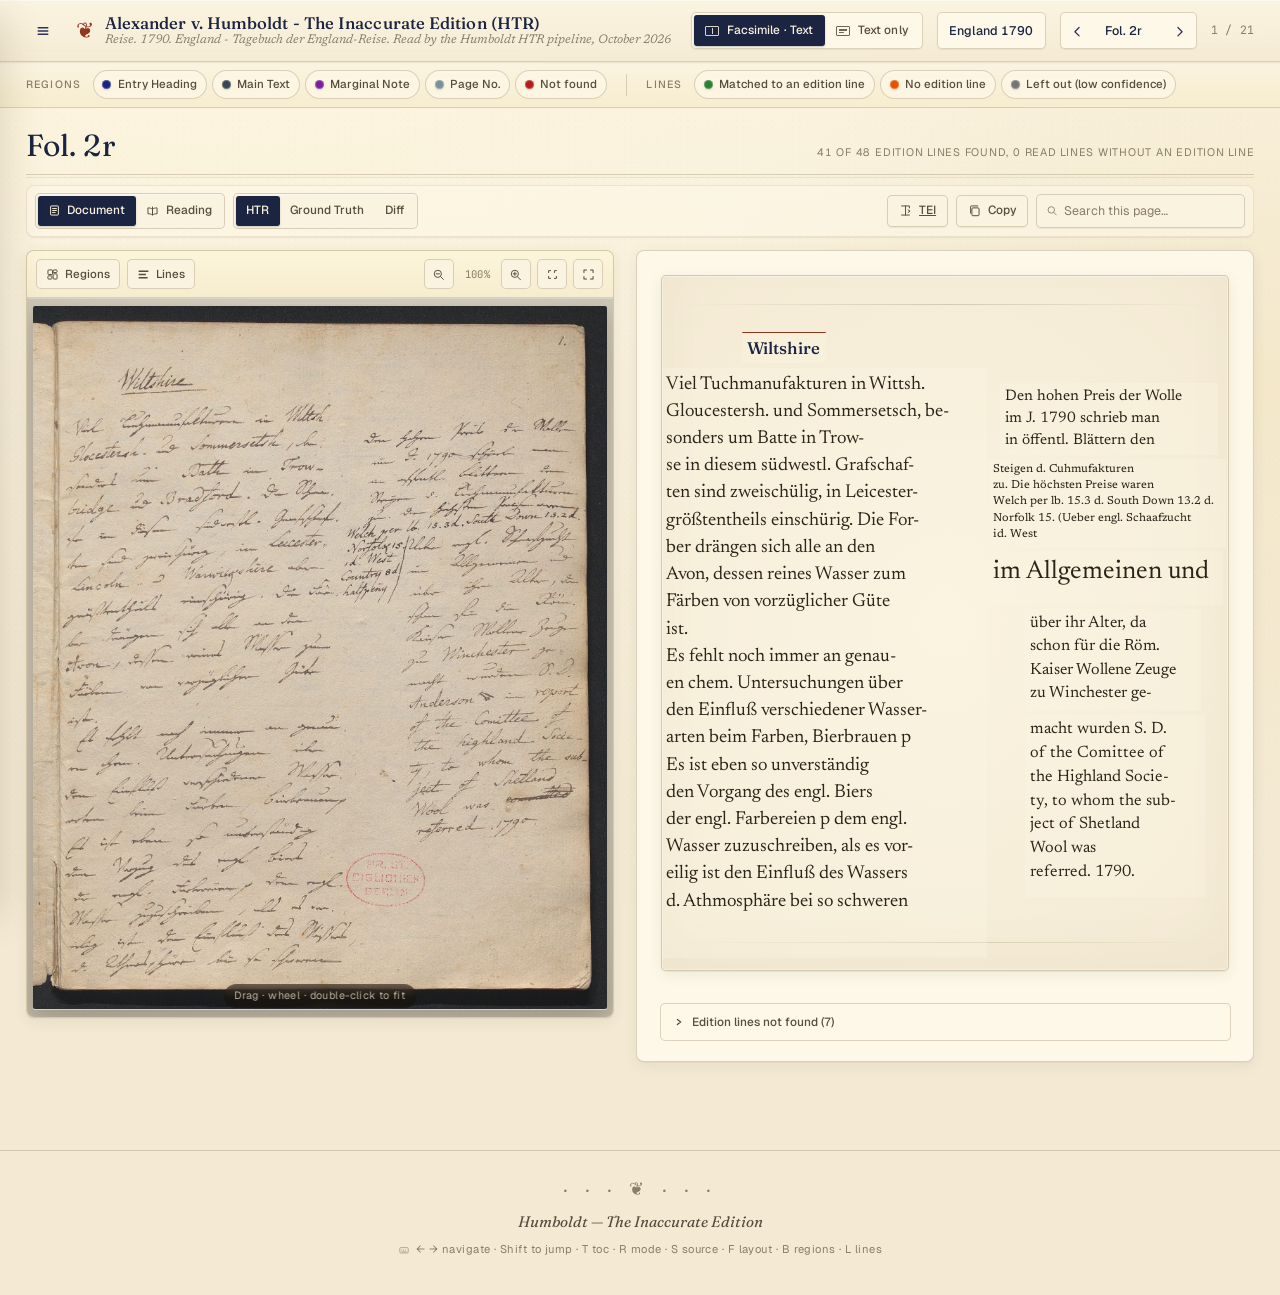
==== commit 726b911f: "Line overlay (matched, no edition line, left out) and the France journal of 1798" ====
--- a/index.html
+++ b/index.html
@@ -8,6 +8,7 @@
 <link rel="preconnect" href="https://fonts.gstatic.com" crossorigin>
 <link href="https://fonts.googleapis.com/css2?family=Fraunces:ital,opsz,wght@0,9..144,300..900;1,9..144,300..900&family=Newsreader:ital,opsz,wght@0,6..72,300..800;1,6..72,300..800&family=Geist:wght@300..800&family=JetBrains+Mono:wght@400;600&display=swap" rel="stylesheet">
 <link rel="stylesheet" href="assets/edition.css">
+<link rel="stylesheet" href="assets/lines.css">
 </head>
 <body>
 
@@ -36,6 +37,7 @@
           <span>Text only</span>
         </button>
       </div>
+      <div class="page-nav"><select class="journal-select" aria-label="Journal"><option value="./" selected>England 1790</option><option value="./france1798/">France 1798</option></select></div>
       <div class="page-nav">
         <button type="button" class="nav-btn" id="btn-prev"
                 title="Previous page (←)" aria-label="Previous page">
@@ -65,10 +67,10 @@
 </aside>
 <div class="toc-scrim" id="toc-scrim" aria-hidden="true"></div>
 
-<div class="legend"><div class="legend-inner"><span class="legend-group"><span class="legend-heading">Regions</span><span class="legend-chips"><button type="button" class="chip chip--reg" data-type="entry_heading" data-scope="region" title="Toggle visibility of Entry Heading"><span class="chip-swatch" style="background:#1a237e;"></span><span class="chip-label">Entry Heading</span></button><button type="button" class="chip chip--reg" data-type="main_text" data-scope="region" title="Toggle visibility of Main Text"><span class="chip-swatch" style="background:#37474f;"></span><span class="chip-label">Main Text</span></button><button type="button" class="chip chip--reg" data-type="marginal_note" data-scope="region" title="Toggle visibility of Marginal Note"><span class="chip-swatch" style="background:#7b1fa2;"></span><span class="chip-label">Marginal Note</span></button><button type="button" class="chip chip--reg" data-type="page_number" data-scope="region" title="Toggle visibility of Page No."><span class="chip-swatch" style="background:#78909c;"></span><span class="chip-label">Page No.</span></button><button type="button" class="chip chip--reg" data-type="not_found" data-scope="region" title="Toggle visibility of Not found"><span class="chip-swatch" style="background:#b71c1c;"></span><span class="chip-label">Not found</span></button></span></span></div></div>
+<div class="legend"><div class="legend-inner"><span class="legend-group"><span class="legend-heading">Regions</span><span class="legend-chips"><button type="button" class="chip chip--reg" data-type="entry_heading" data-scope="region" title="Toggle visibility of Entry Heading"><span class="chip-swatch" style="background:#1a237e;"></span><span class="chip-label">Entry Heading</span></button><button type="button" class="chip chip--reg" data-type="main_text" data-scope="region" title="Toggle visibility of Main Text"><span class="chip-swatch" style="background:#37474f;"></span><span class="chip-label">Main Text</span></button><button type="button" class="chip chip--reg" data-type="marginal_note" data-scope="region" title="Toggle visibility of Marginal Note"><span class="chip-swatch" style="background:#7b1fa2;"></span><span class="chip-label">Marginal Note</span></button><button type="button" class="chip chip--reg" data-type="page_number" data-scope="region" title="Toggle visibility of Page No."><span class="chip-swatch" style="background:#78909c;"></span><span class="chip-label">Page No.</span></button><button type="button" class="chip chip--reg" data-type="not_found" data-scope="region" title="Toggle visibility of Not found"><span class="chip-swatch" style="background:#b71c1c;"></span><span class="chip-label">Not found</span></button></span></span><span class="legend-rule" aria-hidden="true"></span><span class="legend-group"><span class="legend-heading">Lines</span><span class="legend-chips"><button type="button" class="chip chip--reg" data-type="matched" data-scope="line" title="Toggle matched to an edition line in the line overlay (L)"><span class="chip-swatch" style="background:#2e7d32;"></span><span class="chip-label">Matched to an edition line</span></button><button type="button" class="chip chip--reg" data-type="extra" data-scope="line" title="Toggle no edition line in the line overlay (L)"><span class="chip-swatch" style="background:#e65100;"></span><span class="chip-label">No edition line</span></button><button type="button" class="chip chip--reg" data-type="low" data-scope="line" title="Toggle left out (low confidence) in the line overlay (L)"><span class="chip-swatch" style="background:#757575;"></span><span class="chip-label">Left out (low confidence)</span></button></span></span></div></div>
 
 <main id="pages-wrap" role="main">
-<article class="page" id="page-0" data-page-idx="0" data-source-mode="gemini" data-has-gt="true">  <header class="page-header">    <div class="page-header-main">      <span class="folio">Fol. 2r</span>          </div>    <div class="page-header-aside">      <span class="meta-info">41 of 48 edition lines found</span>          </div>  </header>    <div class="page-tools">  <div class="trans-toggle" role="tablist"        aria-label="Transcription mode">    <button type="button" data-trans-mode="document"             class="active" role="tab"             title="Document view — mirrors page layout (R)">      <svg viewBox="0 0 20 20" width="13" height="13" class="i-document" aria-hidden="true"><rect x="4" y="3" width="12" height="14" rx="1" fill="none" stroke="currentColor" stroke-width="1.5"/><path d="M7 7h6M7 10h6M7 13h4" fill="none" stroke="currentColor" stroke-width="1.5" stroke-linecap="round"/></svg><span>Document</span></button>    <button type="button" data-trans-mode="reading" role="tab"             title="Linear reading flow (R)">      <svg viewBox="0 0 20 20" width="13" height="13" class="i-reading" aria-hidden="true"><path d="M10 4v13M3 6c3 0 5 .5 7 2V17c-2-1.5-4-2-7-2V6z" fill="none" stroke="currentColor" stroke-width="1.5" stroke-linejoin="round"/><path d="M17 6c-3 0-5 .5-7 2V17c2-1.5 4-2 7-2V6z" fill="none" stroke="currentColor" stroke-width="1.5" stroke-linejoin="round"/></svg><span>Reading</span></button>  </div>    <div class="source-toggle" role="tablist"        aria-label="Transcription source">    <button type="button" data-source-mode="gemini"             class="active" role="tab"             title="HTR transcription (S)">HTR</button>    <button type="button" data-source-mode="gt" role="tab"             title="Ground-truth transcription (S)">      Ground Truth</button>    <button type="button" data-source-mode="diff" role="tab"             title="Diff: HTR vs. Ground Truth (S)">      Diff</button>  </div>  <div class="page-tools-spacer"></div>    <a class="tool-btn tool-btn--tei" href="tei/folio_2r.tei.xml" download title="Download this page as TEI XML"><svg viewBox="0 0 20 20" width="13" height="13" class="i-tei" aria-hidden="true"><path d="M4 3h12v3M4 17h12M10 3v14" fill="none" stroke="currentColor" stroke-width="1.5" stroke-linecap="round"/><path d="M14 9l3 2-3 2" fill="none" stroke="currentColor" stroke-width="1.5" stroke-linecap="round" stroke-linejoin="round"/></svg><span class="tool-label">TEI</span></a>  <button type="button" class="tool-btn tool-btn--copy"           data-copy="=== Wiltshire ===
+<article class="page" id="page-0" data-page-idx="0" data-source-mode="gemini" data-has-gt="true">  <header class="page-header">    <div class="page-header-main">      <span class="folio">Fol. 2r</span>          </div>    <div class="page-header-aside">      <span class="meta-info">41 of 48 edition lines found, 0 read lines without an edition line</span>          </div>  </header>    <div class="page-tools">  <div class="trans-toggle" role="tablist"        aria-label="Transcription mode">    <button type="button" data-trans-mode="document"             class="active" role="tab"             title="Document view — mirrors page layout (R)">      <svg viewBox="0 0 20 20" width="13" height="13" class="i-document" aria-hidden="true"><rect x="4" y="3" width="12" height="14" rx="1" fill="none" stroke="currentColor" stroke-width="1.5"/><path d="M7 7h6M7 10h6M7 13h4" fill="none" stroke="currentColor" stroke-width="1.5" stroke-linecap="round"/></svg><span>Document</span></button>    <button type="button" data-trans-mode="reading" role="tab"             title="Linear reading flow (R)">      <svg viewBox="0 0 20 20" width="13" height="13" class="i-reading" aria-hidden="true"><path d="M10 4v13M3 6c3 0 5 .5 7 2V17c-2-1.5-4-2-7-2V6z" fill="none" stroke="currentColor" stroke-width="1.5" stroke-linejoin="round"/><path d="M17 6c-3 0-5 .5-7 2V17c2-1.5 4-2 7-2V6z" fill="none" stroke="currentColor" stroke-width="1.5" stroke-linejoin="round"/></svg><span>Reading</span></button>  </div>    <div class="source-toggle" role="tablist"        aria-label="Transcription source">    <button type="button" data-source-mode="gemini"             class="active" role="tab"             title="HTR transcription (S)">HTR</button>    <button type="button" data-source-mode="gt" role="tab"             title="Ground-truth transcription (S)">      Ground Truth</button>    <button type="button" data-source-mode="diff" role="tab"             title="Diff: HTR vs. Ground Truth (S)">      Diff</button>  </div>  <div class="page-tools-spacer"></div>    <a class="tool-btn tool-btn--tei" href="tei/folio_2r.tei.xml" download title="Download this page as TEI XML"><svg viewBox="0 0 20 20" width="13" height="13" class="i-tei" aria-hidden="true"><path d="M4 3h12v3M4 17h12M10 3v14" fill="none" stroke="currentColor" stroke-width="1.5" stroke-linecap="round"/><path d="M14 9l3 2-3 2" fill="none" stroke="currentColor" stroke-width="1.5" stroke-linecap="round" stroke-linejoin="round"/></svg><span class="tool-label">TEI</span></a>  <button type="button" class="tool-btn tool-btn--copy"           data-copy="=== Wiltshire ===
 
 
 Viel Tuchmanufakturen in Wittsh.
@@ -115,211 +117,97 @@
 ty, to whom the sub-
 ject of Shetland
 Wool was
-referred. 1790."           title="Copy plain text of this page">    <svg viewBox="0 0 20 20" width="13" height="13" class="i-copy" aria-hidden="true"><rect x="6" y="6" width="11" height="12" rx="1.5" fill="none" stroke="currentColor" stroke-width="1.5"/><path d="M4 14V4a1 1 0 011-1h10" fill="none" stroke="currentColor" stroke-width="1.5" stroke-linecap="round"/></svg><span class="tool-label">Copy</span></button>  <div class="search-wrap">    <svg viewBox="0 0 20 20" width="13" height="13" class="i-search" aria-hidden="true"><circle cx="9" cy="9" r="5.5" fill="none" stroke="currentColor" stroke-width="1.5"/><path d="m13.5 13.5 4 4" fill="none" stroke="currentColor" stroke-width="1.5" stroke-linecap="round"/></svg>    <input type="search" class="search-input"            placeholder="Search this page…"            aria-label="Search in this page">  </div></div>  <div class="diff-metrics" role="status" aria-live="polite"><span class="diff-metrics-title">Against the edition (lines matched as in the HTR living benchmark)</span><span class="dm-pill"><span class="dm-k">CER on lines found</span><span class="dm-v">4.5 %</span></span><span class="dm-pill"><span class="dm-k">CER with missing lines</span><span class="dm-v">14.1 %</span></span><span class="dm-pill dm-pill--muted"><span class="dm-k">edition lines found</span><span class="dm-v">41 of 48</span></span></div>  <div class="page-cols">    <div class="facs-panel">  <div class="facs-toolbar">    <button type="button" class="facs-tool facs-tool--overlay"             title="Toggle region overlay (B)">      <svg viewBox="0 0 20 20" width="13" height="13" class="i-boxes" aria-hidden="true"><rect x="3" y="3" width="7" height="7" rx="1" fill="none" stroke="currentColor" stroke-width="1.5"/><rect x="11" y="3" width="6" height="4" rx="1" fill="none" stroke="currentColor" stroke-width="1.5"/><rect x="11" y="9" width="6" height="8" rx="1" fill="none" stroke="currentColor" stroke-width="1.5"/><rect x="3" y="12" width="6" height="5" rx="1" fill="none" stroke="currentColor" stroke-width="1.5"/></svg><span>Regions</span></button>    <div class="facs-toolbar-spacer"></div>    <button type="button" class="facs-tool facs-tool--zout"             title="Zoom out" aria-label="Zoom out">      <svg viewBox="0 0 20 20" width="13" height="13" class="i-zoom-out" aria-hidden="true"><circle cx="9" cy="9" r="5.5" fill="none" stroke="currentColor" stroke-width="1.5"/><path d="M6.5 9h5m2 4.5 4 4" fill="none" stroke="currentColor" stroke-width="1.5" stroke-linecap="round"/></svg></button>    <span class="facs-zoom-readout" data-readout="zoom">100%</span>    <button type="button" class="facs-tool facs-tool--zin"             title="Zoom in" aria-label="Zoom in">      <svg viewBox="0 0 20 20" width="13" height="13" class="i-zoom-in" aria-hidden="true"><circle cx="9" cy="9" r="5.5" fill="none" stroke="currentColor" stroke-width="1.5"/><path d="M6.5 9h5M9 6.5v5m4.5 2.5 4 4" fill="none" stroke="currentColor" stroke-width="1.5" stroke-linecap="round"/></svg></button>    <button type="button" class="facs-tool facs-tool--zreset"             title="Fit to frame">      <svg viewBox="0 0 20 20" width="13" height="13" class="i-fit" aria-hidden="true"><path d="M4 7V4h3M16 4h-3v3M4 13v3h3M13 16h3v-3" fill="none" stroke="currentColor" stroke-width="1.5" stroke-linecap="round" stroke-linejoin="round"/></svg></button>    <button type="button" class="facs-tool facs-tool--fullscreen"             title="Toggle fullscreen" aria-label="Toggle fullscreen">      <svg viewBox="0 0 20 20" width="13" height="13" class="i-fullscreen" aria-hidden="true"><path d="M3 7V3h4M17 7V3h-4M3 13v4h4M17 13v4h-4" fill="none" stroke="currentColor" stroke-width="1.6" stroke-linecap="round" stroke-linejoin="round"/></svg></button>  </div>  <div class="facs-stage">    <div class="facs-frame" data-zoom="1">      <div class="facs-canvas" style="--page-aspect:0.8155;"><img src="facsimiles/H0017682_2r.jpg" alt="Fol. 2r" loading="lazy" class="facs-img" draggable="false"><div class="region-overlay is-hidden"><div class="ov-box" style="top:8.08%;left:14.19%;width:14.72%;height:4.52%;--ov-color:#1a237e;" data-region-idx="0" data-region-type="entry_heading" tabindex="0"><span class="ov-label">Entry Heading</span></div><div class="ov-box" style="top:13.20%;left:4.81%;width:57.48%;height:84.98%;--ov-color:#37474f;" data-region-idx="1" data-region-type="main_text" tabindex="0"><span class="ov-label">Main Text</span></div><div class="ov-box" style="top:15.42%;left:56.81%;width:38.38%;height:10.38%;--ov-color:#37474f;" data-region-idx="2" data-region-type="main_text" tabindex="0"><span class="ov-label">Main Text</span></div><div class="ov-box" style="top:24.42%;left:53.28%;width:42.12%;height:12.83%;--ov-color:#37474f;" data-region-idx="3" data-region-type="main_text" tabindex="0"><span class="ov-label">Main Text</span></div><div class="ov-box" style="top:34.42%;left:52.58%;width:41.44%;height:7.78%;--ov-color:#37474f;" data-region-idx="4" data-region-type="main_text" tabindex="0"><span class="ov-label">Main Text</span></div><div class="ov-box" style="top:37.00%;left:64.19%;width:31.06%;height:14.80%;--ov-color:#37474f;" data-region-idx="5" data-region-type="main_text" tabindex="0"><span class="ov-label">Main Text</span></div><div class="ov-box" style="top:50.20%;left:64.19%;width:31.76%;height:26.22%;--ov-color:#37474f;" data-region-idx="6" data-region-type="main_text" tabindex="0"><span class="ov-label">Main Text</span></div></div></div>    </div>    <div class="facs-hint">      <span>Drag · wheel · double-click to fit</span>    </div>  </div></div>    <section class="trans-panel" data-mode="document">      <div class="trans-mode trans-mode--document" data-mode="document"><div class="doc-canvas-wrap"><div class="doc-canvas" style="aspect-ratio:0.8155 / 1;"><div class="doc-grain" aria-hidden="true"></div><div class="doc-rule doc-rule--top" aria-hidden="true"></div><div class="doc-rule doc-rule--bottom" aria-hidden="true"></div><div class="doc-slot doc-slot--entry_heading" style="top:8.080%;left:14.190%;width:14.720%;min-height:4.520%;--slot-color:#1a237e;" data-region-idx="0" data-region-type="entry_heading" data-orig-top="8.080" data-orig-h="4.520" tabindex="0"><span class="doc-chip" style="--chip-color:#1a237e;"><span class="doc-chip-dot"></span><span class="doc-chip-label">Entry Heading</span></span><div class="doc-slot-body"><span class="region-content has-gt" data-gt-confidence="1.00"><span class="rc rc--gemini">Wiltshire</span><span class="rc rc--gt">Wiltshire</span><span class="rc rc--diff">Wiltshire</span></span></div></div><div class="doc-slot doc-slot--main_text" style="top:13.200%;left:0.000%;width:57.480%;min-height:84.980%;--slot-color:#37474f;" data-region-idx="1" data-region-type="main_text" data-orig-top="13.200" data-orig-h="84.980" tabindex="0"><span class="doc-chip" style="--chip-color:#37474f;"><span class="doc-chip-dot"></span><span class="doc-chip-label">Main Text</span></span><div class="doc-slot-body"><span class="region-content has-gt" data-gt-confidence="1.00"><span class="rc rc--gemini">Viel Tuchmanufakturen in Wittsh.<br>
-Gloucestersh. und Sommersetsch, be-<br>
-sonders um Batte in Trow-<br>
-se in diesem südwestl. Grafschaf-<br>
-ten sind zweischülig, in Leicester-<br>
-größtentheils einschürig. Die For-<br>
-ber drängen sich alle an den<br>
-Avon, dessen reines Wasser zum<br>
-Färben von vorzüglicher Güte<br>
-ist.<br>
-Es fehlt noch immer an genau-<br>
-en chem. Untersuchungen über<br>
-den Einfluß verschiedener Wasser-<br>
-arten beim Farben, Bierbrauen p<br>
-Es ist eben so unverständig<br>
-den Vorgang des engl. Biers<br>
-der engl. Farbereien p dem engl.<br>
-Wasser zuzuschreiben, als es vor-<br>
-eilig ist den Einfluß des Wassers<br>
-d. Athmosphäre bei so schweren</span><span class="rc rc--gt">Viel Tuchmanufakturen in Wiltsh.<br>
-Glocestersh. und Sommersetsh., be-<br>
-sonders um Bath in Trow-<br>
-fe in diesen südwestl. Grafschaf-<br>
-ten sind zweischürig, in Leicester-<br>
-größtentheils einschürig. Die Fär-<br>
-ber drängen sich alle an den<br>
-Avon, dessen reines Wasser zum<br>
-Färben von vorzüglicher Güte<br>
-ist.<br>
-Es fehlt noch immer an genau-<br>
-en chem. Untersuchungen über<br>
-den Einfluß verschiedener Wasser-<br>
-arten beim Färben, Bierbrauung<br>
-Es ist eben so unverständig<br>
-den Vorzug des engl. Biers<br>
-der engl. Färbereien p dem engl.<br>
-Wasser zuzuschreiben, als es vor-<br>
-eilig ist den Einfluß des Wassers,<br>
-d. Athmosphäre bei so schweren</span><span class="rc rc--diff">Viel Tuchmanufakturen in <span class="diff-del" title="Gemini">Wittsh</span><span class="diff-ins" title="Ground truth">Wiltsh</span>.<br>
-<span class="diff-del" title="Gemini">Gloucestersh</span><span class="diff-ins" title="Ground truth">Glocestersh</span>. und <span class="diff-del" title="Gemini">Sommersetsch</span><span class="diff-ins" title="Ground truth">Sommersetsh.</span>, be-<br>
-sonders um <span class="diff-del" title="Gemini">Batte</span><span class="diff-ins" title="Ground truth">Bath</span> in Trow-<br>
-<span class="diff-del" title="Gemini">se</span><span class="diff-ins" title="Ground truth">fe</span> in <span class="diff-del" title="Gemini">diesem</span><span class="diff-ins" title="Ground truth">diesen</span> südwestl. Grafschaf-<br>
-ten sind <span class="diff-del" title="Gemini">zweischülig</span><span class="diff-ins" title="Ground truth">zweischürig</span>, in Leicester-<br>
-größtentheils einschürig. Die <span class="diff-del" title="Gemini">For</span><span class="diff-ins" title="Ground truth">Fär</span>-<br>
-ber drängen sich alle an den<br>
-Avon, dessen reines Wasser zum<br>
-Färben von vorzüglicher Güte<br>
-ist.<br>
-Es fehlt noch immer an genau-<br>
-en chem. Untersuchungen über<br>
-den Einfluß verschiedener Wasser-<br>
-arten beim <span class="diff-del" title="Gemini">Farben</span><span class="diff-ins" title="Ground truth">Färben</span>, <span class="diff-del" title="Gemini">Bierbrauen p</span><span class="diff-ins" title="Ground truth">Bierbrauung</span><br>
-Es ist eben so unverständig<br>
-den <span class="diff-del" title="Gemini">Vorgang</span><span class="diff-ins" title="Ground truth">Vorzug</span> des engl. Biers<br>
-der engl. <span class="diff-del" title="Gemini">Farbereien</span><span class="diff-ins" title="Ground truth">Färbereien</span> p dem engl.<br>
-Wasser zuzuschreiben, als es vor-<br>
-eilig ist den Einfluß des Wassers<span class="diff-ins" title="Only in ground truth">,</span><br>
-d. Athmosphäre bei so schweren</span></span></div></div><div class="doc-slot doc-slot--main_text" style="top:15.420%;left:59.800%;width:38.380%;min-height:10.380%;--slot-color:#37474f;" data-region-idx="2" data-region-type="main_text" data-orig-top="15.420" data-orig-h="10.380" tabindex="0"><span class="doc-chip" style="--chip-color:#37474f;"><span class="doc-chip-dot"></span><span class="doc-chip-label">Main Text</span></span><div class="doc-slot-body"><span class="region-content has-gt" data-gt-confidence="1.00"><span class="rc rc--gemini">Den hohen Preis der Wolle<br>
-im J. 1790 schrieb man<br>
-in öffentl. Blättern den</span><span class="rc rc--gt">Den hohen Preis der Wolle<br>
-im J. 1790 schrieb man<br>
-in öffentl. Blättern dem</span><span class="rc rc--diff">Den hohen Preis der Wolle<br>
-im J. 1790 schrieb man<br>
-in öffentl. Blättern <span class="diff-del" title="Gemini">den</span><span class="diff-ins" title="Ground truth">dem</span></span></span></div></div><div class="doc-slot doc-slot--main_text" style="top:26.300%;left:57.620%;width:42.120%;min-height:12.830%;--slot-color:#37474f;" data-region-idx="3" data-region-type="main_text" data-orig-top="26.300" data-orig-h="12.830" tabindex="0"><span class="doc-chip" style="--chip-color:#37474f;"><span class="doc-chip-dot"></span><span class="doc-chip-label">Main Text</span></span><div class="doc-slot-body"><span class="region-content has-gt" data-gt-confidence="1.00"><span class="rc rc--gemini">Steigen d. Cuhmufakturen<br>
-zu. Die höchsten Preise waren<br>
-Welch per lb. 15.3 d. South Down 13.2 d.<br>
-Norfolk 15. (Ueber engl. Schaafzucht<br>
-id. West</span><span class="rc rc--gt">Steigen d. Tuchmanufakturen<br>
-zu. Die höchsten Preise waren<br>
-Welch per lb. 1s. 3d. South Down 1s. 2d.<br>
-Ueber engl. Schaafzucht<br>
-1d. West</span><span class="rc rc--diff">Steigen d. <span class="diff-del" title="Gemini">Cuhmufakturen</span><span class="diff-ins" title="Ground truth">Tuchmanufakturen</span><br>
-zu. Die höchsten Preise waren<br>
-Welch per lb. <span class="diff-del" title="Gemini">15</span><span class="diff-ins" title="Ground truth">1s</span>.<span class="diff-del" title="Only in HTR transcription">3</span> <span class="diff-del" title="Gemini">d</span><span class="diff-ins" title="Ground truth">3d</span>. South Down <span class="diff-del" title="Gemini">13</span><span class="diff-ins" title="Ground truth">1s</span>.<span class="diff-del" title="Only in HTR transcription">2</span> <span class="diff-del" title="Gemini">d</span><span class="diff-ins" title="Ground truth">2d</span>.<br>
-<span class="diff-del" title="Only in HTR transcription">Norfolk 15. (</span>Ueber engl. Schaafzucht<br>
-<span class="diff-del" title="Gemini">id</span><span class="diff-ins" title="Ground truth">1d</span>. West</span></span></div></div><div class="doc-slot doc-slot--main_text" style="top:39.630%;left:57.642%;width:41.440%;min-height:7.780%;--slot-color:#37474f;" data-region-idx="4" data-region-type="main_text" data-orig-top="39.630" data-orig-h="7.780" tabindex="0"><span class="doc-chip" style="--chip-color:#37474f;"><span class="doc-chip-dot"></span><span class="doc-chip-label">Main Text</span></span><div class="doc-slot-body"><span class="region-content has-gt" data-gt-confidence="1.00"><span class="rc rc--gemini">im Allgemeinen und</span><span class="rc rc--gt">im Allgemeinen und</span><span class="rc rc--diff">im Allgemeinen und</span></span></div></div><div class="doc-slot doc-slot--main_text" style="top:47.910%;left:64.190%;width:31.060%;min-height:14.800%;--slot-color:#37474f;" data-region-idx="5" data-region-type="main_text" data-orig-top="47.910" data-orig-h="14.800" tabindex="0"><span class="doc-chip" style="--chip-color:#37474f;"><span class="doc-chip-dot"></span><span class="doc-chip-label">Main Text</span></span><div class="doc-slot-body"><span class="region-content has-gt" data-gt-confidence="1.00"><span class="rc rc--gemini">über ihr Alter, da<br>
-schon für die Röm.<br>
-Kaiser Wollene Zeuge<br>
-zu Winchester ge-</span><span class="rc rc--gt">über ihr Alter, da<br>
-schon für die Röm.<br>
-Kaiser Wollene Zeuge<br>
-zu Winchester ge-</span><span class="rc rc--diff">über ihr Alter, da<br>
-schon für die Röm.<br>
-Kaiser Wollene Zeuge<br>
-zu Winchester ge-</span></span></div></div><div class="doc-slot doc-slot--main_text" style="top:63.210%;left:64.190%;width:31.760%;min-height:26.220%;--slot-color:#37474f;" data-region-idx="6" data-region-type="main_text" data-orig-top="63.210" data-orig-h="26.220" tabindex="0"><span class="doc-chip" style="--chip-color:#37474f;"><span class="doc-chip-dot"></span><span class="doc-chip-label">Main Text</span></span><div class="doc-slot-body"><span class="region-content has-gt" data-gt-confidence="1.00"><span class="rc rc--gemini">macht wurden S. D.<br>
-of the Comittee of<br>
-the Highland Socie-<br>
-ty, to whom the sub-<br>
-ject of Shetland<br>
-Wool was<br>
-referred. 1790.</span><span class="rc rc--gt">macht wurden S. D.<br>
-of the Comittee of<br>
-the highland Socie-<br>
-ty, to whom the sub-<br>
-ject of Shetland<br>
-Wool was<br>
-referred. 1790.</span><span class="rc rc--diff">macht wurden S. D.<br>
-of the Comittee of<br>
-the <span class="diff-del" title="Gemini">Highland</span><span class="diff-ins" title="Ground truth">highland</span> Socie-<br>
-ty, to whom the sub-<br>
-ject of Shetland<br>
-Wool was<br>
-referred. 1790.</span></span></div></div></div></div><details class="doc-unplaced"><summary><svg viewBox="0 0 12 12" class="doc-unplaced-chev" aria-hidden="true"><path d="M4 3l4 3-4 3" fill="none" stroke="currentColor" stroke-width="1.5" stroke-linecap="round" stroke-linejoin="round"/></svg><span>Edition lines not found (7)</span></summary><div class="doc-unplaced-body"><div class="r r--not_found" data-region-type="not_found" data-region-idx="7" data-page-idx="0" style="--r-color:#b71c1c;" tabindex="0"><div class="r-meta"><span class="r-tag" style="--tag-color:#b71c1c;"><span class="r-tag-dot"></span>Not found</span></div><p class="r-text"><span class="region-content has-gt"><span class="rc rc--gemini"></span><span class="rc rc--gt">1.</span><span class="rc rc--diff"><span class="diff-ins" title="Only in ground truth">1.</span></span></span></p><div class="r-note"><span class="r-note-mark" aria-hidden="true">✎</span><span>edition line the pipeline did not find</span></div></div><div class="r r--not_found" data-region-type="not_found" data-region-idx="8" data-page-idx="0" style="--r-color:#b71c1c;" tabindex="0"><div class="r-meta"><span class="r-tag" style="--tag-color:#b71c1c;"><span class="r-tag-dot"></span>Not found</span></div><p class="r-text"><span class="region-content has-gt"><span class="rc rc--gemini"></span><span class="rc rc--gt">bridge und Bradford. Die Schaa-</span><span class="rc rc--diff"><span class="diff-ins" title="Only in ground truth">bridge und Bradford. Die Schaa-</span></span></span></p><div class="r-note"><span class="r-note-mark" aria-hidden="true">✎</span><span>edition line the pipeline did not find</span></div></div><div class="r r--not_found" data-region-type="not_found" data-region-idx="9" data-page-idx="0" style="--r-color:#b71c1c;" tabindex="0"><div class="r-meta"><span class="r-tag" style="--tag-color:#b71c1c;"><span class="r-tag-dot"></span>Not found</span></div><p class="r-text"><span class="region-content has-gt"><span class="rc rc--gemini"></span><span class="rc rc--gt">Lincoln- ud Warwickshire aber</span><span class="rc rc--diff"><span class="diff-ins" title="Only in ground truth">Lincoln- ud Warwickshire aber</span></span></span></p><div class="r-note"><span class="r-note-mark" aria-hidden="true">✎</span><span>edition line the pipeline did not find</span></div></div><div class="r r--not_found" data-region-type="not_found" data-region-idx="10" data-page-idx="0" style="--r-color:#b71c1c;" tabindex="0"><div class="r-meta"><span class="r-tag" style="--tag-color:#b71c1c;"><span class="r-tag-dot"></span>Not found</span></div><p class="r-text"><span class="region-content has-gt"><span class="rc rc--gemini"></span><span class="rc rc--gt">Anderson im report</span><span class="rc rc--diff"><span class="diff-ins" title="Only in ground truth">Anderson im report</span></span></span></p><div class="r-note"><span class="r-note-mark" aria-hidden="true">✎</span><span>edition line the pipeline did not find</span></div></div><div class="r r--not_found" data-region-type="not_found" data-region-idx="11" data-page-idx="0" style="--r-color:#b71c1c;" tabindex="0"><div class="r-meta"><span class="r-tag" style="--tag-color:#b71c1c;"><span class="r-tag-dot"></span>Not found</span></div><p class="r-text"><span class="region-content has-gt"><span class="rc rc--gemini"></span><span class="rc rc--gt">Norfolk 1s.</span><span class="rc rc--diff"><span class="diff-ins" title="Only in ground truth">Norfolk 1s.</span></span></span></p><div class="r-note"><span class="r-note-mark" aria-hidden="true">✎</span><span>edition line the pipeline did not find</span></div></div><div class="r r--not_found" data-region-type="not_found" data-region-idx="12" data-page-idx="0" style="--r-color:#b71c1c;" tabindex="0"><div class="r-meta"><span class="r-tag" style="--tag-color:#b71c1c;"><span class="r-tag-dot"></span>Not found</span></div><p class="r-text"><span class="region-content has-gt"><span class="rc rc--gemini"></span><span class="rc rc--gt">Country 8d</span><span class="rc rc--diff"><span class="diff-ins" title="Only in ground truth">Country 8d</span></span></span></p><div class="r-note"><span class="r-note-mark" aria-hidden="true">✎</span><span>edition line the pipeline did not find</span></div></div><div class="r r--not_found" data-region-type="not_found" data-region-idx="13" data-page-idx="0" style="--r-color:#b71c1c;" tabindex="0"><div class="r-meta"><span class="r-tag" style="--tag-color:#b71c1c;"><span class="r-tag-dot"></span>Not found</span></div><p class="r-text"><span class="region-content has-gt"><span class="rc rc--gemini"></span><span class="rc rc--gt">halfpen̅y.</span><span class="rc rc--diff"><span class="diff-ins" title="Only in ground truth">halfpen̅y.</span></span></span></p><div class="r-note"><span class="r-note-mark" aria-hidden="true">✎</span><span>edition line the pipeline did not find</span></div></div></div></details></div><div class="trans-mode trans-mode--reading" data-mode="reading"><div class="r-body"><div class="r-main"><div class="r r--entry_heading" data-region-type="entry_heading" data-region-idx="0" data-page-idx="0" style="--r-color:#1a237e;" tabindex="0"><div class="r-meta"><span class="r-tag" style="--tag-color:#1a237e;"><span class="r-tag-dot"></span>Entry Heading</span></div><h2 class="r-heading"><span class="region-content has-gt" data-gt-confidence="1.00"><span class="rc rc--gemini">Wiltshire</span><span class="rc rc--gt">Wiltshire</span><span class="rc rc--diff">Wiltshire</span></span></h2></div><div class="r r--main_text" data-region-type="main_text" data-region-idx="1" data-page-idx="0" style="--r-color:#37474f;" tabindex="0"><div class="r-meta"><span class="r-tag" style="--tag-color:#37474f;"><span class="r-tag-dot"></span>Main Text</span></div><p class="r-text"><span class="region-content has-gt" data-gt-confidence="1.00"><span class="rc rc--gemini">Viel Tuchmanufakturen in Wittsh.<br>
-Gloucestersh. und Sommersetsch, be-<br>
-sonders um Batte in Trow-<br>
-se in diesem südwestl. Grafschaf-<br>
-ten sind zweischülig, in Leicester-<br>
-größtentheils einschürig. Die For-<br>
-ber drängen sich alle an den<br>
-Avon, dessen reines Wasser zum<br>
-Färben von vorzüglicher Güte<br>
-ist.<br>
-Es fehlt noch immer an genau-<br>
-en chem. Untersuchungen über<br>
-den Einfluß verschiedener Wasser-<br>
-arten beim Farben, Bierbrauen p<br>
-Es ist eben so unverständig<br>
-den Vorgang des engl. Biers<br>
-der engl. Farbereien p dem engl.<br>
-Wasser zuzuschreiben, als es vor-<br>
-eilig ist den Einfluß des Wassers<br>
-d. Athmosphäre bei so schweren</span><span class="rc rc--gt">Viel Tuchmanufakturen in Wiltsh.<br>
-Glocestersh. und Sommersetsh., be-<br>
-sonders um Bath in Trow-<br>
-fe in diesen südwestl. Grafschaf-<br>
-ten sind zweischürig, in Leicester-<br>
-größtentheils einschürig. Die Fär-<br>
-ber drängen sich alle an den<br>
-Avon, dessen reines Wasser zum<br>
-Färben von vorzüglicher Güte<br>
-ist.<br>
-Es fehlt noch immer an genau-<br>
-en chem. Untersuchungen über<br>
-den Einfluß verschiedener Wasser-<br>
-arten beim Färben, Bierbrauung<br>
-Es ist eben so unverständig<br>
-den Vorzug des engl. Biers<br>
-der engl. Färbereien p dem engl.<br>
-Wasser zuzuschreiben, als es vor-<br>
-eilig ist den Einfluß des Wassers,<br>
-d. Athmosphäre bei so schweren</span><span class="rc rc--diff">Viel Tuchmanufakturen in <span class="diff-del" title="Gemini">Wittsh</span><span class="diff-ins" title="Ground truth">Wiltsh</span>.<br>
-<span class="diff-del" title="Gemini">Gloucestersh</span><span class="diff-ins" title="Ground truth">Glocestersh</span>. und <span class="diff-del" title="Gemini">Sommersetsch</span><span class="diff-ins" title="Ground truth">Sommersetsh.</span>, be-<br>
-sonders um <span class="diff-del" title="Gemini">Batte</span><span class="diff-ins" title="Ground truth">Bath</span> in Trow-<br>
-<span class="diff-del" title="Gemini">se</span><span class="diff-ins" title="Ground truth">fe</span> in <span class="diff-del" title="Gemini">diesem</span><span class="diff-ins" title="Ground truth">diesen</span> südwestl. Grafschaf-<br>
-ten sind <span class="diff-del" title="Gemini">zweischülig</span><span class="diff-ins" title="Ground truth">zweischürig</span>, in Leicester-<br>
-größtentheils einschürig. Die <span class="diff-del" title="Gemini">For</span><span class="diff-ins" title="Ground truth">Fär</span>-<br>
-ber drängen sich alle an den<br>
-Avon, dessen reines Wasser zum<br>
-Färben von vorzüglicher Güte<br>
-ist.<br>
-Es fehlt noch immer an genau-<br>
-en chem. Untersuchungen über<br>
-den Einfluß verschiedener Wasser-<br>
-arten beim <span class="diff-del" title="Gemini">Farben</span><span class="diff-ins" title="Ground truth">Färben</span>, <span class="diff-del" title="Gemini">Bierbrauen p</span><span class="diff-ins" title="Ground truth">Bierbrauung</span><br>
-Es ist eben so unverständig<br>
-den <span class="diff-del" title="Gemini">Vorgang</span><span class="diff-ins" title="Ground truth">Vorzug</span> des engl. Biers<br>
-der engl. <span class="diff-del" title="Gemini">Farbereien</span><span class="diff-ins" title="Ground truth">Färbereien</span> p dem engl.<br>
-Wasser zuzuschreiben, als es vor-<br>
-eilig ist den Einfluß des Wassers<span class="diff-ins" title="Only in ground truth">,</span><br>
-d. Athmosphäre bei so schweren</span></span></p></div><div class="r r--main_text" data-region-type="main_text" data-region-idx="2" data-page-idx="0" style="--r-color:#37474f;" tabindex="0"><div class="r-meta"><span class="r-tag" style="--tag-color:#37474f;"><span class="r-tag-dot"></span>Main Text</span></div><p class="r-text"><span class="region-content has-gt" data-gt-confidence="1.00"><span class="rc rc--gemini">Den hohen Preis der Wolle<br>
-im J. 1790 schrieb man<br>
-in öffentl. Blättern den</span><span class="rc rc--gt">Den hohen Preis der Wolle<br>
-im J. 1790 schrieb man<br>
-in öffentl. Blättern dem</span><span class="rc rc--diff">Den hohen Preis der Wolle<br>
-im J. 1790 schrieb man<br>
-in öffentl. Blättern <span class="diff-del" title="Gemini">den</span><span class="diff-ins" title="Ground truth">dem</span></span></span></p></div><div class="r r--main_text" data-region-type="main_text" data-region-idx="3" data-page-idx="0" style="--r-color:#37474f;" tabindex="0"><div class="r-meta"><span class="r-tag" style="--tag-color:#37474f;"><span class="r-tag-dot"></span>Main Text</span></div><p class="r-text"><span class="region-content has-gt" data-gt-confidence="1.00"><span class="rc rc--gemini">Steigen d. Cuhmufakturen<br>
-zu. Die höchsten Preise waren<br>
-Welch per lb. 15.3 d. South Down 13.2 d.<br>
-Norfolk 15. (Ueber engl. Schaafzucht<br>
-id. West</span><span class="rc rc--gt">Steigen d. Tuchmanufakturen<br>
-zu. Die höchsten Preise waren<br>
-Welch per lb. 1s. 3d. South Down 1s. 2d.<br>
-Ueber engl. Schaafzucht<br>
-1d. West</span><span class="rc rc--diff">Steigen d. <span class="diff-del" title="Gemini">Cuhmufakturen</span><span class="diff-ins" title="Ground truth">Tuchmanufakturen</span><br>
-zu. Die höchsten Preise waren<br>
-Welch per lb. <span class="diff-del" title="Gemini">15</span><span class="diff-ins" title="Ground truth">1s</span>.<span class="diff-del" title="Only in HTR transcription">3</span> <span class="diff-del" title="Gemini">d</span><span class="diff-ins" title="Ground truth">3d</span>. South Down <span class="diff-del" title="Gemini">13</span><span class="diff-ins" title="Ground truth">1s</span>.<span class="diff-del" title="Only in HTR transcription">2</span> <span class="diff-del" title="Gemini">d</span><span class="diff-ins" title="Ground truth">2d</span>.<br>
-<span class="diff-del" title="Only in HTR transcription">Norfolk 15. (</span>Ueber engl. Schaafzucht<br>
-<span class="diff-del" title="Gemini">id</span><span class="diff-ins" title="Ground truth">1d</span>. West</span></span></p></div><div class="r r--main_text" data-region-type="main_text" data-region-idx="4" data-page-idx="0" style="--r-color:#37474f;" tabindex="0"><div class="r-meta"><span class="r-tag" style="--tag-color:#37474f;"><span class="r-tag-dot"></span>Main Text</span></div><p class="r-text"><span class="region-content has-gt" data-gt-confidence="1.00"><span class="rc rc--gemini">im Allgemeinen und</span><span class="rc rc--gt">im Allgemeinen und</span><span class="rc rc--diff">im Allgemeinen und</span></span></p></div><div class="r r--main_text" data-region-type="main_text" data-region-idx="5" data-page-idx="0" style="--r-color:#37474f;" tabindex="0"><div class="r-meta"><span class="r-tag" style="--tag-color:#37474f;"><span class="r-tag-dot"></span>Main Text</span></div><p class="r-text"><span class="region-content has-gt" data-gt-confidence="1.00"><span class="rc rc--gemini">über ihr Alter, da<br>
-schon für die Röm.<br>
-Kaiser Wollene Zeuge<br>
-zu Winchester ge-</span><span class="rc rc--gt">über ihr Alter, da<br>
-schon für die Röm.<br>
-Kaiser Wollene Zeuge<br>
-zu Winchester ge-</span><span class="rc rc--diff">über ihr Alter, da<br>
-schon für die Röm.<br>
-Kaiser Wollene Zeuge<br>
-zu Winchester ge-</span></span></p></div><div class="r r--main_text" data-region-type="main_text" data-region-idx="6" data-page-idx="0" style="--r-color:#37474f;" tabindex="0"><div class="r-meta"><span class="r-tag" style="--tag-color:#37474f;"><span class="r-tag-dot"></span>Main Text</span></div><p class="r-text"><span class="region-content has-gt" data-gt-confidence="1.00"><span class="rc rc--gemini">macht wurden S. D.<br>
-of the Comittee of<br>
-the Highland Socie-<br>
-ty, to whom the sub-<br>
-ject of Shetland<br>
-Wool was<br>
-referred. 1790.</span><span class="rc rc--gt">macht wurden S. D.<br>
-of the Comittee of<br>
-the highland Socie-<br>
-ty, to whom the sub-<br>
-ject of Shetland<br>
-Wool was<br>
-referred. 1790.</span><span class="rc rc--diff">macht wurden S. D.<br>
-of the Comittee of<br>
-the <span class="diff-del" title="Gemini">Highland</span><span class="diff-ins" title="Ground truth">highland</span> Socie-<br>
-ty, to whom the sub-<br>
-ject of Shetland<br>
-Wool was<br>
-referred. 1790.</span></span></p></div><div class="r r--not_found" data-region-type="not_found" data-region-idx="7" data-page-idx="0" style="--r-color:#b71c1c;" tabindex="0"><div class="r-meta"><span class="r-tag" style="--tag-color:#b71c1c;"><span class="r-tag-dot"></span>Not found</span></div><p class="r-text"><span class="region-content has-gt"><span class="rc rc--gemini"></span><span class="rc rc--gt">1.</span><span class="rc rc--diff"><span class="diff-ins" title="Only in ground truth">1.</span></span></span></p><div class="r-note"><span class="r-note-mark" aria-hidden="true">✎</span><span>edition line the pipeline did not find</span></div></div><div class="r r--not_found" data-region-type="not_found" data-region-idx="8" data-page-idx="0" style="--r-color:#b71c1c;" tabindex="0"><div class="r-meta"><span class="r-tag" style="--tag-color:#b71c1c;"><span class="r-tag-dot"></span>Not found</span></div><p class="r-text"><span class="region-content has-gt"><span class="rc rc--gemini"></span><span class="rc rc--gt">bridge und Bradford. Die Schaa-</span><span class="rc rc--diff"><span class="diff-ins" title="Only in ground truth">bridge und Bradford. Die Schaa-</span></span></span></p><div class="r-note"><span class="r-note-mark" aria-hidden="true">✎</span><span>edition line the pipeline did not find</span></div></div><div class="r r--not_found" data-region-type="not_found" data-region-idx="9" data-page-idx="0" style="--r-color:#b71c1c;" tabindex="0"><div class="r-meta"><span class="r-tag" style="--tag-color:#b71c1c;"><span class="r-tag-dot"></span>Not found</span></div><p class="r-text"><span class="region-content has-gt"><span class="rc rc--gemini"></span><span class="rc rc--gt">Lincoln- ud Warwickshire aber</span><span class="rc rc--diff"><span class="diff-ins" title="Only in ground truth">Lincoln- ud Warwickshire aber</span></span></span></p><div class="r-note"><span class="r-note-mark" aria-hidden="true">✎</span><span>edition line the pipeline did not find</span></div></div><div class="r r--not_found" data-region-type="not_found" data-region-idx="10" data-page-idx="0" style="--r-color:#b71c1c;" tabindex="0"><div class="r-meta"><span class="r-tag" style="--tag-color:#b71c1c;"><span class="r-tag-dot"></span>Not found</span></div><p class="r-text"><span class="region-content has-gt"><span class="rc rc--gemini"></span><span class="rc rc--gt">Anderson im report</span><span class="rc rc--diff"><span class="diff-ins" title="Only in ground truth">Anderson im report</span></span></span></p><div class="r-note"><span class="r-note-mark" aria-hidden="true">✎</span><span>edition line the pipeline did not find</span></div></div><div class="r r--not_found" data-region-type="not_found" data-region-idx="11" data-page-idx="0" style="--r-color:#b71c1c;" tabindex="0"><div class="r-meta"><span class="r-tag" style="--tag-color:#b71c1c;"><span class="r-tag-dot"></span>Not found</span></div><p class="r-text"><span class="region-content has-gt"><span class="rc rc--gemini"></span><span class="rc rc--gt">Norfolk 1s.</span><span class="rc rc--diff"><span class="diff-ins" title="Only in ground truth">Norfolk 1s.</span></span></span></p><div class="r-note"><span class="r-note-mark" aria-hidden="true">✎</span><span>edition line the pipeline did not find</span></div></div><div class="r r--not_found" data-region-type="not_found" data-region-idx="12" data-page-idx="0" style="--r-color:#b71c1c;" tabindex="0"><div class="r-meta"><span class="r-tag" style="--tag-color:#b71c1c;"><span class="r-tag-dot"></span>Not found</span></div><p class="r-text"><span class="region-content has-gt"><span class="rc rc--gemini"></span><span class="rc rc--gt">Country 8d</span><span class="rc rc--diff"><span class="diff-ins" title="Only in ground truth">Country 8d</span></span></span></p><div class="r-note"><span class="r-note-mark" aria-hidden="true">✎</span><span>edition line the pipeline did not find</span></div></div><div class="r r--not_found" data-region-type="not_found" data-region-idx="13" data-page-idx="0" style="--r-color:#b71c1c;" tabindex="0"><div class="r-meta"><span class="r-tag" style="--tag-color:#b71c1c;"><span class="r-tag-dot"></span>Not found</span></div><p class="r-text"><span class="region-content has-gt"><span class="rc rc--gemini"></span><span class="rc rc--gt">halfpen̅y.</span><span class="rc rc--diff"><span class="diff-ins" title="Only in ground truth">halfpen̅y.</span></span></span></p><div class="r-note"><span class="r-note-mark" aria-hidden="true">✎</span><span>edition line the pipeline did not find</span></div></div></div></div></div>    </section>  </div></article><article class="page" id="page-1" data-page-idx="1" data-source-mode="gemini" data-has-gt="true">  <header class="page-header">    <div class="page-header-main">      <span class="folio">Fol. 2v</span>          </div>    <div class="page-header-aside">      <span class="meta-info">28 of 28 edition lines found</span>          </div>  </header>    <div class="page-tools">  <div class="trans-toggle" role="tablist"        aria-label="Transcription mode">    <button type="button" data-trans-mode="document"             class="active" role="tab"             title="Document view — mirrors page layout (R)">      <svg viewBox="0 0 20 20" width="13" height="13" class="i-document" aria-hidden="true"><rect x="4" y="3" width="12" height="14" rx="1" fill="none" stroke="currentColor" stroke-width="1.5"/><path d="M7 7h6M7 10h6M7 13h4" fill="none" stroke="currentColor" stroke-width="1.5" stroke-linecap="round"/></svg><span>Document</span></button>    <button type="button" data-trans-mode="reading" role="tab"             title="Linear reading flow (R)">      <svg viewBox="0 0 20 20" width="13" height="13" class="i-reading" aria-hidden="true"><path d="M10 4v13M3 6c3 0 5 .5 7 2V17c-2-1.5-4-2-7-2V6z" fill="none" stroke="currentColor" stroke-width="1.5" stroke-linejoin="round"/><path d="M17 6c-3 0-5 .5-7 2V17c2-1.5 4-2 7-2V6z" fill="none" stroke="currentColor" stroke-width="1.5" stroke-linejoin="round"/></svg><span>Reading</span></button>  </div>    <div class="source-toggle" role="tablist"        aria-label="Transcription source">    <button type="button" data-source-mode="gemini"             class="active" role="tab"             title="HTR transcription (S)">HTR</button>    <button type="button" data-source-mode="gt" role="tab"             title="Ground-truth transcription (S)">      Ground Truth</button>    <button type="button" data-source-mode="diff" role="tab"             title="Diff: HTR vs. Ground Truth (S)">      Diff</button>  </div>  <div class="page-tools-spacer"></div>    <a class="tool-btn tool-btn--tei" href="tei/folio_2v.tei.xml" download title="Download this page as TEI XML"><svg viewBox="0 0 20 20" width="13" height="13" class="i-tei" aria-hidden="true"><path d="M4 3h12v3M4 17h12M10 3v14" fill="none" stroke="currentColor" stroke-width="1.5" stroke-linecap="round"/><path d="M14 9l3 2-3 2" fill="none" stroke="currentColor" stroke-width="1.5" stroke-linecap="round" stroke-linejoin="round"/></svg><span class="tool-label">TEI</span></a>  <button type="button" class="tool-btn tool-btn--copy"           data-copy="[page_number] 2.
+referred. 1790."           title="Copy plain text of this page">    <svg viewBox="0 0 20 20" width="13" height="13" class="i-copy" aria-hidden="true"><rect x="6" y="6" width="11" height="12" rx="1.5" fill="none" stroke="currentColor" stroke-width="1.5"/><path d="M4 14V4a1 1 0 011-1h10" fill="none" stroke="currentColor" stroke-width="1.5" stroke-linecap="round"/></svg><span class="tool-label">Copy</span></button>  <div class="search-wrap">    <svg viewBox="0 0 20 20" width="13" height="13" class="i-search" aria-hidden="true"><circle cx="9" cy="9" r="5.5" fill="none" stroke="currentColor" stroke-width="1.5"/><path d="m13.5 13.5 4 4" fill="none" stroke="currentColor" stroke-width="1.5" stroke-linecap="round"/></svg>    <input type="search" class="search-input"            placeholder="Search this page…"            aria-label="Search in this page">  </div></div>  <div class="diff-metrics" role="status" aria-live="polite"><span class="diff-metrics-title">Against the edition (lines matched as in the HTR living benchmark)</span><span class="dm-pill"><span class="dm-k">CER on lines found</span><span class="dm-v">4.5 %</span></span><span class="dm-pill"><span class="dm-k">CER with missing lines</span><span class="dm-v">14.1 %</span></span><span class="dm-pill dm-pill--muted"><span class="dm-k">edition lines found</span><span class="dm-v">41 of 48</span></span></div>  <div class="page-cols">    <div class="facs-panel">  <div class="facs-toolbar">    <button type="button" class="facs-tool facs-tool--overlay"             title="Toggle region overlay (B)">      <svg viewBox="0 0 20 20" width="13" height="13" class="i-boxes" aria-hidden="true"><rect x="3" y="3" width="7" height="7" rx="1" fill="none" stroke="currentColor" stroke-width="1.5"/><rect x="11" y="3" width="6" height="4" rx="1" fill="none" stroke="currentColor" stroke-width="1.5"/><rect x="11" y="9" width="6" height="8" rx="1" fill="none" stroke="currentColor" stroke-width="1.5"/><rect x="3" y="12" width="6" height="5" rx="1" fill="none" stroke="currentColor" stroke-width="1.5"/></svg><span>Regions</span></button>    <button type="button" class="facs-tool facs-tool--lines" title="Toggle line overlay (L)"><svg width="13" height="13" viewBox="0 0 16 16" fill="none" stroke="currentColor" stroke-width="1.6" aria-hidden="true"><path d="M2 4h12M2 8h9M2 12h11"/></svg><span>Lines</span></button><div class="facs-toolbar-spacer"></div>    <button type="button" class="facs-tool facs-tool--zout"             title="Zoom out" aria-label="Zoom out">      <svg viewBox="0 0 20 20" width="13" height="13" class="i-zoom-out" aria-hidden="true"><circle cx="9" cy="9" r="5.5" fill="none" stroke="currentColor" stroke-width="1.5"/><path d="M6.5 9h5m2 4.5 4 4" fill="none" stroke="currentColor" stroke-width="1.5" stroke-linecap="round"/></svg></button>    <span class="facs-zoom-readout" data-readout="zoom">100%</span>    <button type="button" class="facs-tool facs-tool--zin"             title="Zoom in" aria-label="Zoom in">      <svg viewBox="0 0 20 20" width="13" height="13" class="i-zoom-in" aria-hidden="true"><circle cx="9" cy="9" r="5.5" fill="none" stroke="currentColor" stroke-width="1.5"/><path d="M6.5 9h5M9 6.5v5m4.5 2.5 4 4" fill="none" stroke="currentColor" stroke-width="1.5" stroke-linecap="round"/></svg></button>    <button type="button" class="facs-tool facs-tool--zreset"             title="Fit to frame">      <svg viewBox="0 0 20 20" width="13" height="13" class="i-fit" aria-hidden="true"><path d="M4 7V4h3M16 4h-3v3M4 13v3h3M13 16h3v-3" fill="none" stroke="currentColor" stroke-width="1.5" stroke-linecap="round" stroke-linejoin="round"/></svg></button>    <button type="button" class="facs-tool facs-tool--fullscreen"             title="Toggle fullscreen" aria-label="Toggle fullscreen">      <svg viewBox="0 0 20 20" width="13" height="13" class="i-fullscreen" aria-hidden="true"><path d="M3 7V3h4M17 7V3h-4M3 13v4h4M17 13v4h-4" fill="none" stroke="currentColor" stroke-width="1.6" stroke-linecap="round" stroke-linejoin="round"/></svg></button>  </div>  <div class="facs-stage">    <div class="facs-frame" data-zoom="1">      <div class="facs-canvas" style="--page-aspect:0.8155;"><img src="facsimiles/H0017682_2r.jpg" alt="Fol. 2r" loading="lazy" class="facs-img" draggable="false"><div class="region-overlay is-hidden"><div class="ov-box" style="top:8.08%;left:14.19%;width:14.72%;height:4.52%;--ov-color:#1a237e;" data-region-idx="0" data-region-type="entry_heading" tabindex="0"><span class="ov-label">Entry Heading</span></div><div class="ov-box" style="top:13.20%;left:4.81%;width:57.48%;height:84.98%;--ov-color:#37474f;" data-region-idx="1" data-region-type="main_text" tabindex="0"><span class="ov-label">Main Text</span></div><div class="ov-box" style="top:15.42%;left:56.81%;width:38.38%;height:10.38%;--ov-color:#37474f;" data-region-idx="2" data-region-type="main_text" tabindex="0"><span class="ov-label">Main Text</span></div><div class="ov-box" style="top:24.42%;left:53.28%;width:42.12%;height:12.83%;--ov-color:#37474f;" data-region-idx="3" data-region-type="main_text" tabindex="0"><span class="ov-label">Main Text</span></div><div class="ov-box" style="top:34.42%;left:52.58%;width:41.44%;height:7.78%;--ov-color:#37474f;" data-region-idx="4" data-region-type="main_text" tabindex="0"><span class="ov-label">Main Text</span></div><div class="ov-box" style="top:37.00%;left:64.19%;width:31.06%;height:14.80%;--ov-color:#37474f;" data-region-idx="5" data-region-type="main_text" tabindex="0"><span class="ov-label">Main Text</span></div><div class="ov-box" style="top:50.20%;left:64.19%;width:31.76%;height:26.22%;--ov-color:#37474f;" data-region-idx="6" data-region-type="main_text" tabindex="0"><span class="ov-label">Main Text</span></div></div><svg class="line-overlay" viewBox="0 0 3262 4000" preserveAspectRatio="none"><g class="ln-g ln--matched" data-ln="s000"><title>Matched to an edition line
+HTR: Wiltshire
+Edition: Wiltshire</title><polygon points="477,462 477,488 917,463 917,447 908,355 830,357 788,327 787,327 783,327 782,327 780,327 730,347 693,323 690,323 688,323 687,323 533,337 530,337 473,360 477,462"/></g><g class="ln-g ln--matched" data-ln="s001"><title>Matched to an edition line
+HTR: Viel Tuchmanufakturen in Wittsh.
+Edition: Viel Tuchmanufakturen in Wiltsh.</title><polygon points="190,713 190,740 415,728 417,728 457,713 497,728 500,728 502,728 623,723 627,723 697,695 803,717 807,717 808,717 877,688 907,700 908,700 910,700 913,700 915,700 937,687 1070,690 1073,690 1267,673 1327,693 1328,693 1332,693 1333,693 1402,667 1587,660 1618,675 1620,675 1622,675 1625,675 1648,663 1688,677 1693,643 1685,528 1515,535 1513,535 1512,535 1478,557 1452,557 1448,557 1447,557 1445,557 1392,603 1227,608 1113,553 1112,553 1068,553 1067,553 897,560 895,560 783,610 760,593 757,593 755,593 753,593 750,593 748,593 720,610 648,597 647,597 643,597 642,597 642,600 607,635 477,637 427,603 423,603 422,603 420,603 417,603 343,627 297,610 295,610 293,610 290,610 235,642 187,642 190,713"/></g><g class="ln-g ln--matched" data-ln="s002"><title>Matched to an edition line
+HTR: Gloucestersh. und Sommersetsch, be-
+Edition: Glocestersh. und Sommersetsh., be-</title><polygon points="190,875 190,902 393,895 395,895 490,870 520,880 522,880 523,880 527,880 528,880 547,863 575,877 577,877 580,877 582,877 583,877 617,853 637,862 640,862 642,862 817,842 883,853 887,853 1040,827 1135,842 1138,842 1140,842 1218,813 1312,810 1348,833 1352,833 1353,833 1355,833 1475,827 1478,827 1522,803 1562,822 1565,822 1567,822 1668,815 1668,783 1662,740 1480,748 1435,723 1433,723 1358,717 1355,717 1127,740 1125,740 1122,740 1083,767 1015,757 1013,757 877,783 797,755 795,755 793,755 790,755 788,755 720,800 613,803 537,770 535,770 533,770 413,777 410,777 408,777 353,822 282,823 240,810 237,810 235,810 233,810 187,827 190,875"/></g><g class="ln-g ln--matched" data-ln="s003"><title>Matched to an edition line
+HTR: sonders um Batte in Trow-
+Edition: sonders um Bath in Trow-</title><polygon points="170,1035 170,1060 470,1040 473,1040 550,1013 643,1027 647,1027 750,1017 753,1017 802,990 953,982 997,993 1000,993 1002,993 1003,993 1007,993 1035,975 1088,988 1092,988 1093,988 1095,988 1153,967 1200,983 1202,983 1205,983 1207,983 1208,983 1238,967 1272,970 1273,970 1275,970 1335,950 1527,947 1562,957 1565,957 1567,957 1568,957 1572,957 1588,942 1622,953 1625,953 1627,953 1628,953 1678,930 1678,917 1672,848 1628,828 1627,828 1625,828 1448,842 1447,842 1445,842 1400,870 1275,902 1185,897 1127,867 1125,867 1122,867 897,882 895,882 893,882 807,940 540,960 468,930 467,930 463,930 462,930 460,930 423,957 360,947 357,947 355,947 288,980 167,987 170,1035"/></g><g class="ln-g ln--low" data-ln="s004"><title>Left out (low confidence)
+HTR: bridge und Bradford. Die Schaa-</title><polygon points="177,1175 180,1200 475,1183 477,1183 553,1160 588,1175 590,1175 593,1175 595,1175 660,1142 753,1148 755,1148 757,1148 793,1135 833,1162 835,1162 837,1162 840,1162 933,1155 935,1155 1027,1117 1187,1110 1320,1123 1322,1123 1325,1123 1435,1095 1520,1120 1522,1120 1525,1120 1527,1120 1528,1120 1568,1095 1727,1082 1727,1060 1722,1002 1673,983 1672,983 1668,983 1487,995 1485,995 1482,995 1447,1017 1340,1003 1338,1003 1335,1003 1262,1035 1153,1040 1128,1023 1127,1023 1125,1023 1122,1023 1120,1023 1035,1053 997,1050 995,1050 993,1050 990,1050 962,1070 850,1063 790,1037 788,1037 787,1037 783,1037 602,1102 173,1123 177,1175"/></g><g class="ln-g ln--low" data-ln="s005"><title>Left out (low confidence)
+HTR: Lincoln und Warwickshire aber</title><polygon points="193,1610 195,1640 533,1615 535,1615 537,1615 570,1593 603,1608 607,1608 608,1608 610,1608 757,1570 1122,1570 1122,1568 1172,1563 1173,1563 1235,1533 1312,1550 1313,1550 1315,1550 1378,1520 1695,1508 1695,1483 1688,1437 1373,1460 1312,1437 1308,1437 1307,1437 1075,1487 1017,1488 977,1463 975,1463 973,1463 970,1463 840,1475 837,1475 835,1475 835,1477 817,1490 755,1482 753,1482 750,1482 627,1517 497,1502 495,1502 493,1502 403,1537 302,1517 300,1517 297,1517 295,1517 250,1548 210,1535 208,1535 207,1535 203,1535 187,1543 193,1610"/></g><g class="ln-g ln--matched" data-ln="s006"><title>Matched to an edition line
+HTR: Den hohen Preis der Wolle
+Edition: Den hohen Preis der Wolle</title><polygon points="1858,775 1860,810 1947,787 2005,802 2007,802 2008,802 2165,793 2167,793 2212,768 2263,777 2265,777 2267,777 2317,760 2378,780 2380,780 2383,780 2385,780 2387,780 2420,750 2485,737 3085,720 3085,702 3080,647 2967,617 2965,617 2963,617 2860,623 2858,623 2857,623 2805,655 2730,640 2727,640 2725,640 2650,673 2565,642 2563,642 2560,642 2453,647 2385,650 2383,650 2380,650 2333,690 2190,670 2187,670 2185,670 2105,707 1958,710 1928,700 1927,700 1925,700 1922,700 1853,717 1858,775"/></g><g class="ln-g ln--matched" data-ln="s007"><title>Matched to an edition line
+HTR: in öffentl. Blättern den
+Edition: in öffentl. Blättern dem</title><polygon points="1887,1000 1887,1030 1982,1030 1982,1028 1985,1028 2018,1013 2177,1020 2178,1020 2180,1020 2183,1020 2183,1017 2197,1007 2317,1013 2318,1013 2477,983 2593,997 2597,997 2598,997 2645,977 2700,987 2703,987 2705,987 2733,975 2760,993 2763,993 2765,993 2767,993 2770,993 2870,967 3053,967 3053,940 3050,895 3023,887 3020,887 3018,887 3017,887 2972,900 2917,880 2913,880 2912,880 2910,880 2907,880 2907,882 2878,910 2758,920 2705,920 2658,893 2657,893 2653,893 2520,897 2518,897 2517,897 2517,900 2513,900 2503,913 2470,900 2467,900 2465,900 2463,900 2460,900 2437,922 2403,922 2385,908 2385,907 2383,907 2380,907 2378,907 2312,920 2172,913 2168,913 2167,913 2165,913 2113,950 1885,953 1887,1000"/></g><g class="ln-g ln--matched" data-ln="s008"><title>Matched to an edition line
+HTR: Steigen d. Cuhmufakturen
+Edition: Steigen d. Tuchmanufakturen</title><polygon points="1892,1110 1892,1123 2098,1128 2100,1128 2102,1128 2173,1107 2212,1120 2213,1120 2217,1120 2218,1120 2277,1097 2427,1103 2430,1103 2497,1088 2512,1102 2512,1103 2513,1103 2517,1103 2518,1103 2520,1103 2560,1083 2657,1082 2705,1082 2720,1097 2720,1100 2723,1100 2725,1100 2727,1100 2730,1100 2732,1100 2765,1080 2843,1097 2845,1097 2985,1080 3107,1087 3112,1063 3107,1017 3013,1020 2945,977 2943,977 2940,977 2938,977 2777,982 2773,982 2772,982 2772,983 2753,1000 2727,983 2725,983 2723,983 2720,983 2718,983 2717,983 2663,1023 2607,1015 2577,990 2573,990 2572,990 2570,990 2447,995 2445,995 2338,1048 2270,1037 2267,1037 2265,1037 2263,1037 2247,1053 2062,1060 2032,1037 2028,1037 2027,1037 1955,1035 1953,1035 1952,1035 1887,1063 1892,1110"/></g><g class="ln-g ln--matched" data-ln="s009"><title>Matched to an edition line
+HTR: zu. Die höchsten Preise waren
+Edition: zu. Die höchsten Preise waren</title><polygon points="1852,1210 1852,1223 1915,1240 1918,1240 1920,1240 2040,1207 2072,1220 2073,1220 2075,1220 2078,1220 2122,1195 2190,1193 2240,1217 2243,1217 2245,1217 2313,1202 2393,1207 2397,1207 2398,1207 2400,1207 2447,1173 2650,1162 2700,1187 2703,1187 2705,1187 2783,1180 2785,1180 2843,1150 2920,1170 2923,1170 2925,1170 2927,1170 2930,1170 2930,1168 2940,1160 3063,1162 3065,1162 3067,1162 3070,1162 3093,1147 3093,1142 3090,1095 2920,1107 2858,1097 2857,1097 2790,1110 2772,1095 2772,1093 2770,1093 2767,1093 2693,1077 2692,1077 2638,1082 2637,1082 2580,1113 2532,1090 2530,1090 2527,1090 2332,1102 2330,1102 2220,1148 2145,1120 2142,1120 2140,1120 2138,1120 1985,1168 1948,1160 1947,1160 1945,1160 1942,1160 1940,1160 1925,1175 1847,1175 1852,1210"/></g><g class="ln-g ln--matched" data-ln="s010"><title>Matched to an edition line
+HTR: Norfolk 15. (Ueber engl. Schaafzucht
+Edition: Ueber engl. Schaafzucht</title><polygon points="2000,1288 1978,1293 1955,1295 1945,1297 1908,1322 1875,1310 1873,1310 1872,1310 1868,1310 1867,1310 1842,1330 1825,1323 1822,1323 1820,1323 1818,1323 1815,1323 1815,1327 1800,1342 1758,1342 1762,1387 1762,1413 1822,1423 1825,1423 1827,1423 1862,1407 1972,1403 1995,1423 1998,1423 2000,1423 2002,1423 2005,1423 2098,1395 2267,1410 2270,1410 2337,1395 2378,1410 2380,1410 2383,1410 2480,1403 2483,1403 2485,1403 2523,1370 2658,1367 2750,1390 2752,1390 2753,1390 2887,1373 2958,1380 2960,1380 2963,1380 3037,1347 3097,1348 3098,1323 3092,1253 3045,1233 3043,1233 3040,1233 3038,1233 3037,1233 2983,1277 2917,1277 2887,1255 2885,1255 2883,1255 2817,1243 2813,1243 2812,1243 2785,1255 2773,1243 2772,1243 2770,1243 2767,1243 2585,1253 2538,1262 2537,1262 2533,1262 2533,1263 2497,1303 2323,1310 2280,1290 2278,1290 2277,1290 2273,1290 2247,1303 2225,1288 2223,1288 2220,1288 2218,1288 2217,1288 2167,1310 2140,1287 2140,1283 2138,1283 2135,1283 2133,1283 2132,1283 2068,1315 2013,1287 2000,1288"/></g><g class="ln-g ln--matched" data-ln="s011"><title>Matched to an edition line
+HTR: id. West
+Edition: 1d. West</title><polygon points="1742,1477 1742,1490 2055,1467 2055,1443 2047,1393 2005,1403 1987,1390 1985,1390 1982,1390 1980,1390 1908,1397 1907,1397 1905,1397 1905,1400 1878,1427 1738,1435 1742,1477"/></g><g class="ln-g ln--matched" data-ln="s012"><title>Matched to an edition line
+HTR: im Allgemeinen und
+Edition: im Allgemeinen und</title><polygon points="1720,1580 2265,1520 2265,1503 2258,1462 2148,1470 2093,1448 2092,1448 2088,1448 2042,1453 2040,1453 2038,1453 2038,1455 2007,1482 1975,1475 1973,1475 1972,1475 1948,1487 1907,1467 1905,1467 1902,1467 1900,1467 1845,1490 1808,1475 1807,1475 1805,1475 1802,1475 1735,1508 1715,1500 1718,1553 1720,1580"/><polygon points="2343,1477 2343,1502 2423,1523 2425,1523 2427,1523 2533,1502 2617,1507 2618,1507 2620,1507 2672,1487 2720,1507 2723,1507 2725,1507 2727,1507 2778,1480 2838,1488 2840,1488 2843,1488 2880,1473 3067,1473 3067,1433 3063,1383 3037,1377 3033,1377 3032,1377 3030,1377 3027,1377 3027,1380 2993,1410 2892,1402 2890,1402 2887,1402 2885,1402 2867,1417 2738,1423 2703,1410 2700,1410 2698,1410 2697,1410 2632,1430 2565,1427 2537,1400 2533,1400 2532,1400 2530,1400 2338,1413 2343,1477"/></g><g class="ln-g ln--matched" data-ln="s014"><title>Matched to an edition line
+HTR: ber drängen sich alle an den
+Edition: ber drängen sich alle an den</title><polygon points="167,1928 168,1957 268,1953 270,1953 360,1923 397,1947 400,1947 402,1947 403,1947 562,1933 563,1933 567,1933 567,1930 597,1903 660,1910 662,1910 663,1910 667,1910 687,1893 767,1887 800,1910 802,1910 803,1910 807,1910 883,1903 887,1903 987,1857 1205,1840 1248,1850 1252,1850 1253,1850 1255,1850 1258,1850 1280,1830 1373,1823 1393,1837 1395,1837 1398,1837 1400,1837 1467,1827 1568,1842 1572,1842 1573,1842 1607,1823 1605,1790 1598,1760 1347,1777 1168,1750 1167,1750 920,1773 917,1773 915,1773 915,1775 888,1800 823,1795 822,1795 820,1795 747,1835 603,1833 602,1833 448,1862 260,1833 257,1833 255,1833 160,1877 167,1928"/></g><g class="ln-g ln--matched" data-ln="s015"><title>Matched to an edition line
+HTR: Avon, dessen reines Wasser zum
+Edition: Avon, dessen reines Wasser zum</title><polygon points="170,2103 282,2095 283,2095 287,2095 315,2073 450,2080 453,2080 455,2080 527,2053 617,2063 620,2063 690,2057 693,2057 695,2057 695,2055 720,2035 768,2048 770,2048 773,2048 775,2048 777,2048 815,2027 882,2030 883,2030 967,2013 1010,2027 1013,2027 1015,2027 1017,2027 1020,2027 1053,2002 1108,1997 1108,1977 1100,1895 1043,1900 1042,1900 1040,1900 973,1948 890,1935 888,1935 887,1935 883,1935 853,1962 777,1967 720,1930 717,1930 715,1930 713,1930 575,1950 573,1950 495,1995 335,1995 270,1973 268,1973 267,1973 223,1980 222,1980 220,1980 182,2013 163,2007 168,2067 170,2103"/><polygon points="1180,1953 1180,1977 1260,1977 1295,2007 1298,2007 1300,2007 1302,2007 1398,1987 1440,2002 1442,2002 1445,2002 1527,2000 1528,2000 1568,1980 1675,1983 1678,1983 1680,1983 1708,1967 1708,1937 1705,1895 1500,1890 1408,1848 1407,1848 1405,1848 1402,1848 1362,1863 1340,1848 1338,1848 1335,1848 1333,1848 1175,1863 1180,1953"/></g><g class="ln-g ln--matched" data-ln="s017"><title>Matched to an edition line
+HTR: Färben von vorzüglicher Güte
+Edition: Färben von vorzüglicher Güte</title><polygon points="183,2215 183,2235 287,2228 322,2242 323,2242 327,2242 403,2227 473,2235 475,2235 477,2235 557,2203 670,2210 673,2210 675,2210 728,2188 797,2210 800,2210 802,2210 908,2200 910,2200 913,2200 937,2182 968,2195 970,2195 973,2195 1175,2160 1253,2163 1255,2163 1258,2163 1260,2163 1293,2135 1360,2133 1388,2155 1392,2155 1393,2155 1395,2155 1398,2155 1440,2137 1478,2148 1480,2148 1482,2148 1485,2148 1562,2110 1653,2103 1653,2080 1645,1993 1475,2007 1280,2050 1225,2030 1222,2030 1220,2030 1112,2040 1108,2040 1107,2040 1008,2102 910,2108 848,2082 847,2082 843,2082 842,2082 773,2113 682,2117 680,2117 677,2117 677,2120 675,2120 667,2130 627,2123 623,2123 622,2123 593,2140 377,2157 297,2122 295,2122 293,2122 290,2122 288,2122 220,2170 180,2173 183,2215"/></g><g class="ln-g ln--matched" data-ln="s018"><title>Matched to an edition line
+HTR: Es fehlt noch immer an genau-
+Edition: Es fehlt noch immer an genau-</title><polygon points="1785,2347 1547,2368 1512,2347 1508,2347 1507,2347 1505,2347 1502,2347 1448,2373 1368,2360 1367,2360 1365,2360 1320,2377 1268,2368 1267,2368 1092,2393 1013,2362 1010,2362 1008,2362 1007,2362 975,2370 950,2355 948,2355 947,2355 943,2355 880,2357 877,2357 875,2357 815,2407 755,2393 753,2393 668,2410 620,2373 617,2373 615,2373 613,2373 293,2388 290,2388 250,2410 240,2402 240,2473 242,2522 448,2513 450,2513 535,2488 557,2497 560,2497 562,2497 563,2497 667,2460 787,2457 810,2473 813,2473 815,2473 817,2473 820,2473 870,2448 1267,2443 1268,2443 1272,2443 1292,2428 1375,2430 1407,2455 1408,2455 1412,2455 1455,2460 1458,2460 1792,2413 1792,2402 1785,2347"/></g><g class="ln-g ln--matched" data-ln="s019"><title>Matched to an edition line
+HTR: en chem. Untersuchungen über
+Edition: en chem. Untersuchungen über</title><polygon points="187,2635 187,2663 528,2650 530,2650 533,2650 588,2617 622,2623 623,2623 627,2623 628,2623 667,2595 753,2593 770,2603 773,2603 775,2603 777,2603 853,2588 1007,2623 1008,2623 1115,2617 1118,2617 1220,2567 1248,2575 1252,2575 1253,2575 1255,2575 1258,2575 1272,2562 1525,2548 1627,2567 1628,2567 1632,2567 1680,2543 1680,2527 1672,2460 1515,2467 1513,2467 1422,2507 1322,2490 1320,2490 1318,2490 1235,2522 1178,2510 1175,2510 1173,2510 1155,2520 1138,2507 1135,2507 1133,2507 1132,2507 1128,2507 1083,2527 1063,2510 1062,2510 1060,2510 1057,2510 995,2523 962,2500 960,2500 957,2500 955,2500 810,2507 808,2507 807,2507 748,2542 733,2533 730,2533 728,2533 727,2533 723,2533 688,2555 677,2547 675,2547 673,2547 670,2547 668,2547 667,2547 653,2557 502,2557 500,2557 497,2557 442,2570 387,2557 383,2557 382,2557 380,2557 337,2580 182,2587 187,2635"/></g><g class="ln-g ln--matched" data-ln="s020"><title>Matched to an edition line
+HTR: den Einfluß verschiedener Wasser-
+Edition: den Einfluß verschiedener Wasser-</title><polygon points="168,2790 170,2823 247,2810 333,2813 335,2813 337,2813 393,2790 580,2793 582,2793 583,2793 587,2793 622,2773 735,2773 737,2773 835,2753 962,2762 963,2762 967,2762 1020,2737 1040,2743 1042,2743 1043,2743 1047,2743 1048,2743 1067,2728 1292,2707 1482,2693 1560,2713 1562,2713 1565,2713 1567,2713 1647,2693 1672,2703 1673,2703 1675,2703 1782,2695 1782,2668 1773,2570 1735,2560 1733,2560 1732,2560 1728,2560 1640,2583 1613,2570 1612,2570 1608,2570 1455,2582 1453,2582 1345,2642 1165,2622 1162,2622 1160,2622 1098,2647 1013,2643 1010,2643 1008,2643 1007,2643 962,2675 827,2683 695,2643 693,2643 690,2643 688,2643 607,2663 533,2660 530,2660 528,2660 415,2720 162,2723 168,2790"/></g><g class="ln-g ln--matched" data-ln="s021"><title>Matched to an edition line
+HTR: arten beim Farben, Bierbrauen p
+Edition: arten beim Färben, Bierbrauung</title><polygon points="173,2933 177,2970 250,2948 275,2957 277,2957 280,2957 367,2937 402,2948 403,2948 407,2948 408,2948 480,2927 633,2927 635,2927 637,2927 640,2927 653,2915 720,2917 722,2917 723,2917 757,2900 800,2903 802,2877 797,2850 570,2855 568,2855 520,2877 270,2888 268,2888 267,2888 247,2902 168,2895 173,2933"/><polygon points="837,2870 837,2877 880,2888 882,2888 883,2888 887,2888 903,2875 1155,2875 1158,2875 1160,2875 1207,2860 1387,2863 1388,2863 1573,2842 1598,2853 1600,2853 1602,2853 1712,2848 1800,2830 1800,2810 1793,2775 1658,2787 1598,2768 1595,2768 1593,2768 1592,2768 1560,2787 1432,2795 1340,2795 1300,2777 1298,2777 1295,2777 1293,2777 1292,2777 1248,2807 1225,2793 1222,2793 1220,2793 1050,2815 1022,2790 1020,2790 1017,2790 975,2790 973,2790 833,2808 837,2870"/></g><g class="ln-g ln--matched" data-ln="s022"><title>Matched to an edition line
+HTR: im J. 1790 schrieb man
+Edition: im J. 1790 schrieb man</title><polygon points="1902,895 1902,922 2000,917 2002,917 2068,888 2173,883 2210,895 2212,895 2213,895 2217,895 2250,882 2312,900 2313,900 2317,900 2318,900 2393,870 2503,888 2505,888 2598,882 2600,882 2657,855 2698,873 2700,873 2703,873 2705,873 2707,873 2740,850 2843,860 2845,860 2847,860 2885,843 3050,847 3052,822 3047,788 2990,777 2987,777 2798,800 2730,775 2727,775 2725,775 2723,775 2632,803 2585,783 2583,783 2580,783 2578,783 2577,783 2553,797 2537,788 2533,788 2532,788 2530,788 2527,788 2490,817 2160,808 2158,808 2155,808 2035,847 2018,835 2015,835 2013,835 2012,835 2008,835 2007,835 1987,850 1898,853 1902,895"/></g><g class="ln-g ln--matched" data-ln="s023"><title>Matched to an edition line
+HTR: Welch per lb. 15.3 d. South Down 13.2 d.
+Edition: Welch per lb. 1s. 3d. South Down 1s. 2d.</title><polygon points="1767,1328 1948,1320 1952,1320 1953,1320 1953,1317 1975,1300 2075,1307 2078,1307 2198,1280 2283,1290 2285,1290 2510,1253 2665,1260 2667,1260 2670,1260 2672,1260 2707,1237 2823,1240 2825,1240 2827,1240 2905,1220 3107,1222 3110,1197 3103,1148 2952,1147 2950,1147 2947,1147 2890,1163 2793,1153 2792,1153 2790,1153 2787,1153 2753,1177 2718,1162 2717,1162 2713,1162 2672,1170 2633,1153 2632,1153 2630,1153 2420,1170 2418,1170 2417,1170 2363,1210 2273,1197 2272,1197 2270,1197 2267,1197 2250,1210 2187,1190 2185,1190 2183,1190 2180,1190 2178,1190 2120,1233 1988,1242 1952,1215 1948,1215 1947,1215 1892,1215 1888,1215 1840,1220 1838,1220 1835,1220 1785,1260 1765,1255 1767,1308 1767,1328"/></g><g class="ln-g ln--matched" data-ln="s024"><title>Matched to an edition line
+HTR: se in diesem südwestl. Grafschaf-
+Edition: fe in diesen südwestl. Grafschaf-</title><polygon points="182,1328 182,1360 268,1355 270,1355 273,1355 310,1333 353,1347 355,1347 357,1347 360,1347 362,1347 380,1333 457,1342 460,1342 587,1313 630,1328 633,1328 635,1328 637,1328 640,1328 680,1302 730,1313 733,1313 880,1288 923,1302 927,1302 928,1302 930,1302 933,1302 933,1300 953,1283 1003,1288 1007,1288 1008,1288 1042,1275 1128,1288 1132,1288 1133,1288 1135,1288 1168,1263 1318,1255 1360,1275 1362,1275 1365,1275 1367,1275 1442,1248 1513,1263 1515,1263 1678,1253 1680,1253 1718,1237 1767,1247 1768,1208 1760,1110 1392,1137 1388,1137 1328,1163 1287,1147 1285,1147 1282,1147 1212,1150 1208,1150 1207,1150 1207,1153 1158,1197 1108,1213 1043,1193 1042,1193 1040,1193 828,1240 710,1243 600,1215 597,1215 595,1215 593,1215 590,1215 542,1260 373,1270 343,1262 342,1262 340,1262 177,1283 182,1328"/></g><g class="ln-g ln--matched" data-ln="s025"><title>Matched to an edition line
+HTR: ten sind zweischülig, in Leicester-
+Edition: ten sind zweischürig, in Leicester-</title><polygon points="175,1483 175,1507 282,1515 283,1515 287,1515 288,1515 327,1482 362,1477 395,1490 397,1490 400,1490 402,1490 403,1490 420,1477 470,1477 503,1497 507,1497 508,1497 510,1497 788,1477 790,1477 850,1450 883,1468 887,1468 888,1468 935,1467 937,1467 1023,1423 1067,1442 1068,1442 1070,1442 1073,1442 1115,1422 1153,1442 1155,1442 1158,1442 1160,1442 1162,1442 1213,1408 1585,1382 1625,1395 1627,1395 1628,1395 1632,1395 1687,1377 1687,1357 1682,1315 1480,1302 1478,1302 1307,1315 1305,1315 1205,1340 1138,1333 1135,1333 1133,1333 1132,1333 1098,1360 1000,1363 928,1343 927,1343 923,1343 847,1350 843,1350 777,1383 517,1390 515,1390 487,1403 447,1393 443,1393 442,1393 440,1393 437,1393 437,1395 422,1408 287,1393 283,1393 257,1395 255,1395 253,1395 253,1397 227,1427 170,1428 175,1483"/></g><g class="ln-g ln--matched" data-ln="s026"><title>Matched to an edition line
+HTR: größtentheils einschürig. Die For-
+Edition: größtentheils einschürig. Die Fär-</title><polygon points="177,1768 182,1820 253,1793 310,1808 313,1808 315,1808 493,1793 495,1793 568,1753 733,1740 733,1717 722,1623 670,1628 668,1628 667,1628 622,1660 547,1642 543,1642 542,1642 540,1642 497,1668 415,1657 413,1657 347,1670 343,1670 342,1670 302,1702 170,1710 177,1768"/><polygon points="820,1688 820,1708 860,1708 903,1735 907,1735 908,1735 910,1735 1142,1723 1145,1723 1147,1723 1227,1675 1375,1670 1418,1687 1420,1687 1422,1687 1425,1687 1427,1687 1427,1683 1445,1667 1502,1677 1505,1677 1507,1677 1567,1660 1605,1673 1607,1673 1608,1673 1612,1673 1665,1653 1760,1688 1762,1688 1765,1688 1867,1683 1868,1683 1872,1683 1872,1682 1902,1653 1995,1660 1998,1660 2000,1660 2002,1660 2032,1637 2032,1622 2022,1563 1982,1582 1932,1562 1928,1562 1927,1562 1798,1567 1795,1567 1793,1567 1762,1593 1712,1583 1708,1583 1707,1583 1705,1583 1705,1587 1692,1600 1627,1602 1548,1587 1547,1587 1385,1588 1340,1595 1338,1595 1335,1595 1335,1597 1313,1617 1218,1610 1215,1610 1213,1610 1168,1627 1112,1603 1108,1603 1107,1603 1062,1607 1060,1607 1057,1607 1013,1635 890,1630 888,1630 815,1647 820,1688"/></g><g class="ln-g ln--matched" data-ln="s027"><title>Matched to an edition line
+HTR: ist.
+Edition: ist.</title><polygon points="180,2363 180,2407 383,2380 383,2355 375,2270 175,2282 180,2363"/></g><g class="ln-g ln--matched" data-ln="s029"><title>Matched to an edition line
+HTR: Es ist eben so unverständig
+Edition: Es ist eben so unverständig</title><polygon points="213,3080 213,3108 320,3103 322,3103 362,3083 387,3100 388,3100 390,3100 393,3100 395,3100 443,3083 470,3095 473,3095 475,3095 477,3095 480,3095 508,3073 557,3070 857,3073 860,3073 897,3070 900,3070 902,3070 902,3068 920,3053 963,3063 967,3063 968,3063 970,3063 1053,3042 1288,3047 1292,3047 1293,3047 1295,3047 1328,3027 1502,3035 1505,3035 1625,3007 1625,2990 1618,2948 1572,2953 1505,2933 1502,2933 1500,2933 1498,2933 1495,2933 1438,2970 1388,2970 1372,2957 1368,2957 1367,2957 1365,2957 1362,2957 1345,2967 1318,2947 1315,2947 1313,2947 1312,2947 1235,2948 1233,2948 1192,2968 1142,2962 1140,2962 1138,2962 1028,2993 942,2983 940,2983 937,2983 935,2983 910,3002 682,3013 633,2995 630,2995 628,2995 627,2995 623,2995 623,2997 603,3015 568,3008 567,3008 563,3008 562,3008 542,3023 400,3030 328,3002 327,3002 323,3002 208,3008 213,3080"/></g><g class="ln-g ln--matched" data-ln="s030"><title>Matched to an edition line
+HTR: den Vorgang des engl. Biers
+Edition: den Vorzug des engl. Biers</title><polygon points="167,3235 167,3257 187,3270 188,3270 190,3270 193,3270 195,3270 197,3270 217,3255 363,3277 367,3277 653,3260 655,3260 657,3260 733,3208 922,3208 922,3207 923,3207 977,3193 1080,3233 1082,3233 1083,3233 1087,3233 1178,3190 1285,3202 1287,3202 1433,3170 1473,3187 1475,3187 1478,3187 1480,3187 1565,3155 1565,3137 1553,3077 1447,3103 1362,3088 1360,3088 1358,3088 1252,3128 1187,3110 1185,3110 1182,3110 1075,3133 995,3113 993,3113 990,3113 867,3120 828,3123 827,3123 823,3123 773,3160 710,3142 708,3142 707,3142 703,3142 642,3168 508,3167 507,3167 503,3167 473,3182 303,3190 247,3168 243,3168 242,3168 240,3168 162,3197 167,3235"/></g><g class="ln-g ln--matched" data-ln="s031"><title>Matched to an edition line
+HTR: der engl. Farbereien p dem engl.
+Edition: der engl. Färbereien p dem engl.</title><polygon points="220,3375 222,3410 262,3393 297,3407 300,3407 302,3407 303,3407 380,3377 457,3395 460,3395 537,3393 540,3393 582,3370 637,3383 640,3383 642,3383 643,3383 647,3383 677,3355 777,3348 1017,3348 1092,3362 1093,3362 1095,3362 1098,3362 1128,3342 1193,3347 1195,3347 1198,3347 1293,3320 1468,3320 1505,3337 1507,3337 1508,3337 1608,3333 1612,3333 1648,3315 1673,3327 1675,3327 1678,3327 1798,3322 1798,3290 1792,3210 1707,3215 1705,3215 1702,3215 1672,3242 1608,3253 1575,3243 1573,3243 1572,3243 1568,3243 1538,3262 1398,3262 1358,3240 1355,3240 1353,3240 1135,3280 1040,3253 1037,3253 1035,3253 935,3257 817,3270 815,3270 737,3308 583,3313 562,3300 560,3300 557,3300 555,3300 553,3300 550,3300 527,3320 330,3328 287,3302 283,3302 282,3302 280,3302 277,3302 215,3333 220,3375"/></g><g class="ln-g ln--matched" data-ln="s032"><title>Matched to an edition line
+HTR: Wasser zuzuschreiben, als es vor-
+Edition: Wasser zuzuschreiben, als es vor-</title><polygon points="188,3533 383,3535 387,3535 502,3515 520,3528 522,3528 523,3528 527,3528 757,3520 760,3520 762,3520 823,3475 888,3487 890,3487 893,3487 942,3470 1002,3477 1003,3477 1093,3463 1168,3483 1172,3483 1173,3483 1285,3457 1345,3480 1347,3480 1348,3480 1352,3480 1353,3480 1400,3448 1592,3442 1722,3475 1727,3430 1722,3387 1667,3387 1580,3348 1578,3348 1575,3348 1320,3360 1318,3360 1315,3360 1265,3407 1112,3408 1068,3397 1067,3397 1063,3397 955,3417 900,3387 897,3387 895,3387 893,3387 855,3400 822,3383 820,3383 748,3383 747,3383 707,3387 703,3387 702,3387 642,3433 490,3437 430,3402 428,3402 427,3402 423,3402 422,3402 420,3402 382,3427 293,3407 290,3407 247,3408 243,3408 242,3408 215,3430 187,3410 188,3510 188,3533"/></g><g class="ln-g ln--low" data-ln="s033"><title>Left out (low confidence)
+HTR: 1.</title><polygon points="2997,213 2993,230 3017,233 3020,215 3020,153 2998,153 2997,213"/></g><g class="ln-g ln--matched" data-ln="s034"><title>Matched to an edition line
+HTR: eilig ist den Einfluß des Wassers
+Edition: eilig ist den Einfluß des Wassers,</title><polygon points="187,3647 188,3677 342,3675 343,3675 430,3642 488,3667 490,3667 493,3667 495,3667 497,3667 522,3650 628,3650 630,3650 633,3650 635,3650 660,3635 777,3643 780,3643 910,3617 960,3640 962,3640 963,3640 1028,3635 1030,3635 1033,3635 1073,3608 1142,3608 1182,3627 1185,3627 1187,3627 1188,3627 1232,3603 1362,3608 1365,3608 1432,3595 1453,3607 1455,3607 1458,3607 1460,3607 1508,3593 1585,3620 1587,3620 1588,3622 1640,3622 1640,3620 1782,3613 1785,3613 1787,3613 1787,3610 1798,3597 1798,3590 1788,3468 1673,3482 1578,3475 1575,3475 1573,3475 1572,3475 1488,3535 1312,3488 1308,3488 1307,3488 1305,3488 1240,3510 1162,3493 1160,3493 1158,3493 1100,3507 980,3502 977,3502 975,3502 897,3547 870,3528 868,3528 867,3528 770,3515 768,3515 767,3515 763,3515 680,3573 182,3590 187,3647"/></g><g class="ln-g ln--matched" data-ln="s035"><title>Matched to an edition line
+HTR: d. Athmosphäre bei so schweren
+Edition: d. Athmosphäre bei so schweren</title><polygon points="213,3777 215,3917 447,3915 483,3927 487,3927 488,3927 563,3910 750,3920 753,3920 755,3920 820,3903 875,3915 877,3915 880,3915 882,3915 882,3913 895,3902 942,3917 943,3917 947,3917 1030,3902 1113,3915 1115,3915 1180,3902 1218,3913 1220,3913 1222,3913 1225,3913 1258,3902 1305,3910 1307,3910 1772,3897 1768,3723 1765,3683 1578,3683 1500,3647 1498,3647 1495,3647 1398,3657 1395,3657 1393,3657 1353,3688 1322,3663 1320,3663 1318,3663 1315,3663 1313,3663 1273,3682 1240,3663 1238,3663 1235,3663 1233,3663 1202,3675 1138,3655 1135,3655 1133,3655 1088,3657 1087,3657 1083,3657 1083,3660 1037,3702 910,3690 908,3690 907,3690 903,3690 888,3703 837,3693 835,3693 833,3693 782,3710 760,3710 703,3668 702,3668 700,3668 697,3668 543,3670 542,3670 508,3683 463,3673 462,3673 460,3673 457,3673 455,3673 387,3717 263,3710 262,3710 260,3710 210,3723 213,3777"/></g><g class="ln-g ln--matched" data-ln="s037"><title>Matched to an edition line
+HTR: über ihr Alter, da
+Edition: über ihr Alter, da</title><polygon points="2102,1635 2102,1650 2140,1662 2142,1662 2145,1662 2378,1650 2380,1650 2383,1650 2400,1640 2487,1647 2490,1647 2492,1647 2557,1610 2580,1620 2583,1620 2585,1620 2587,1620 2633,1597 2825,1590 2943,1622 2945,1622 2947,1622 2950,1622 2952,1622 2990,1593 3105,1595 3107,1567 3100,1508 2993,1508 2925,1480 2923,1480 2920,1480 2725,1488 2723,1488 2720,1488 2720,1490 2718,1490 2698,1515 2683,1508 2680,1508 2678,1508 2677,1508 2647,1520 2583,1515 2580,1515 2578,1515 2577,1515 2577,1517 2563,1528 2538,1522 2537,1522 2533,1522 2532,1522 2530,1522 2500,1547 2438,1550 2437,1550 2433,1550 2433,1553 2418,1570 2287,1573 2257,1557 2253,1557 2252,1557 2098,1583 2102,1635"/></g><g class="ln-g ln--matched" data-ln="s038"><title>Matched to an edition line
+HTR: schon für die Röm.
+Edition: schon für die Röm.</title><polygon points="2107,1767 2108,1808 2183,1810 2185,1810 2187,1810 2265,1783 2287,1795 2290,1795 2292,1795 2293,1795 2338,1782 2357,1797 2358,1797 2360,1797 2363,1797 2480,1788 2483,1788 2552,1757 2623,1753 2692,1768 2693,1768 2697,1768 2785,1743 2785,1713 2777,1683 2753,1683 2713,1657 2712,1657 2710,1657 2707,1657 2705,1657 2640,1677 2638,1677 2638,1680 2637,1680 2618,1702 2427,1715 2385,1688 2383,1688 2380,1688 2267,1682 2265,1682 2178,1688 2177,1688 2102,1720 2107,1767"/><polygon points="2817,1703 2817,1720 2992,1727 2993,1727 3090,1703 3092,1688 3087,1623 3010,1623 2967,1603 2965,1603 2963,1603 2832,1627 2810,1620 2817,1703"/></g><g class="ln-g ln--matched" data-ln="s040"><title>Matched to an edition line
+HTR: Kaiser Wollene Zeuge
+Edition: Kaiser Wollene Zeuge</title><polygon points="2102,1897 2105,1927 2153,1915 2267,1930 2270,1930 2272,1930 2370,1897 2478,1893 2497,1903 2498,1903 2500,1903 2503,1903 2598,1887 2617,1900 2618,1900 2620,1900 2623,1900 2625,1900 2670,1880 2732,1887 2733,1887 2737,1887 2778,1875 2830,1893 2832,1893 2833,1893 2837,1893 2898,1875 2910,1887 2912,1887 2913,1887 2917,1887 3098,1875 3098,1830 3092,1795 2912,1807 2893,1795 2892,1795 2890,1795 2887,1795 2885,1795 2832,1810 2790,1773 2790,1770 2787,1770 2785,1770 2745,1762 2743,1762 2512,1777 2510,1777 2507,1777 2507,1780 2443,1837 2398,1827 2397,1827 2393,1827 2392,1827 2390,1827 2390,1828 2387,1828 2377,1842 2347,1840 2317,1813 2313,1813 2312,1813 2237,1797 2233,1797 2232,1797 2230,1797 2140,1855 2098,1853 2102,1897"/></g><g class="ln-g ln--matched" data-ln="s041"><title>Matched to an edition line
+HTR: zu Winchester ge-
+Edition: zu Winchester ge-</title><polygon points="2108,2022 2112,2062 2172,2042 2203,2055 2205,2055 2207,2055 2283,2040 2307,2048 2310,2048 2312,2048 2313,2048 2317,2048 2340,2030 2418,2040 2420,2040 2423,2040 2485,2007 2527,2003 2545,2017 2547,2017 2550,2017 2552,2017 2553,2017 2592,2000 2680,2013 2683,2013 2685,2013 2687,2013 2717,1993 2732,2007 2733,2007 2737,2007 2738,2007 2740,2007 2743,2007 2743,2003 2760,1987 2858,1980 2932,2002 2933,2002 2937,2002 3023,1995 3023,1960 3017,1913 2930,1917 2900,1907 2898,1907 2897,1907 2893,1907 2830,1927 2807,1915 2805,1915 2803,1915 2800,1915 2798,1915 2783,1930 2665,1937 2592,1913 2590,1913 2587,1913 2585,1913 2498,1937 2445,1923 2443,1923 2440,1923 2350,1930 2347,1930 2345,1930 2310,1957 2258,1960 2205,1942 2203,1942 2200,1942 2198,1942 2197,1942 2197,1943 2158,1977 2105,1980 2108,2022"/></g><g class="ln-g ln--matched" data-ln="s042"><title>Matched to an edition line
+HTR: macht wurden S. D.
+Edition: macht wurden S. D.</title><polygon points="2105,2150 2107,2188 2318,2175 2320,2175 2323,2175 2372,2147 2490,2160 2492,2160 2493,2160 2540,2135 2643,2140 2645,2140 2647,2140 2650,2140 2650,2137 2652,2137 2658,2127 2727,2123 2790,2147 2792,2147 2793,2147 2943,2110 3072,2128 3072,2093 3063,2008 2885,2020 2883,2020 2880,2020 2800,2068 2692,2060 2665,2040 2663,2040 2660,2040 2658,2040 2657,2040 2570,2083 2480,2070 2478,2070 2477,2070 2385,2095 2337,2067 2333,2067 2332,2067 2330,2067 2327,2067 2252,2103 2100,2103 2105,2150"/></g><g class="ln-g ln--low" data-ln="s043"><title>Left out (low confidence)
+HTR: pente de 10° à 15°.</title><polygon points="1882,3123 1880,3148 1942,3137 2108,3148 2113,3128 2112,3093 1947,3068 1945,3068 1942,3068 1882,3088 1882,3123"/></g><g class="ln-g ln--low" data-ln="s044"><title>Left out (low confidence)
+HTR: 1799</title><polygon points="1955,3188 1953,3220 2020,3215 2022,3190 2022,3147 1955,3133 1955,3188"/></g><g class="ln-g ln--low" data-ln="s045"><title>Left out (low confidence)
+HTR: Anderson im report</title><polygon points="2115,2275 2118,2308 2210,2290 2527,2277 2530,2277 2532,2277 2557,2257 2573,2270 2577,2270 2578,2270 2580,2270 2667,2250 2680,2262 2683,2262 2685,2262 2687,2262 2690,2262 2692,2262 2692,2260 2710,2247 2770,2250 2772,2250 2937,2227 2977,2237 2978,2237 2980,2237 2983,2237 3018,2222 3038,2235 3040,2235 3043,2235 3045,2235 3113,2217 3113,2203 3100,2117 3032,2143 2957,2130 2953,2130 2952,2130 2898,2160 2843,2150 2840,2150 2838,2150 2837,2150 2798,2180 2610,2190 2560,2162 2558,2162 2557,2162 2553,2162 2552,2162 2470,2207 2418,2208 2340,2180 2338,2180 2337,2180 2200,2190 2198,2190 2197,2190 2162,2222 2108,2222 2115,2275"/></g><g class="ln-g ln--matched" data-ln="s046"><title>Matched to an edition line
+HTR: of the Comittee of
+Edition: of the Comittee of</title><polygon points="2122,2403 2122,2430 2393,2410 2397,2410 2443,2395 2573,2403 2577,2403 2653,2400 2657,2400 2658,2400 2693,2380 2772,2380 2785,2390 2787,2390 2790,2390 2792,2390 2900,2367 3040,2367 3040,2348 3030,2253 2960,2290 2857,2277 2853,2277 2852,2277 2810,2290 2753,2268 2752,2268 2750,2268 2747,2268 2663,2308 2537,2320 2460,2320 2413,2290 2412,2290 2410,2290 2407,2290 2325,2295 2323,2295 2287,2313 2225,2302 2223,2302 2220,2302 2218,2302 2167,2342 2118,2343 2122,2403"/></g><g class="ln-g ln--matched" data-ln="s047"><title>Matched to an edition line
+HTR: the Highland Socie-
+Edition: the highland Socie-</title><polygon points="2142,2522 2142,2540 2233,2550 2237,2550 2238,2550 2313,2530 2327,2542 2330,2542 2332,2542 2333,2542 2385,2540 2387,2540 2390,2540 2390,2537 2407,2523 2450,2530 2452,2530 2453,2530 2457,2530 2457,2528 2458,2528 2465,2520 2513,2530 2517,2530 2518,2530 2612,2507 2685,2517 2687,2517 2778,2502 2823,2508 2825,2508 2952,2482 3127,2487 3130,2462 3125,2408 3058,2410 2967,2380 2965,2380 2963,2380 2960,2380 2958,2380 2958,2382 2912,2423 2863,2423 2798,2388 2797,2388 2793,2388 2792,2388 2790,2388 2740,2423 2672,2397 2670,2397 2667,2397 2563,2407 2560,2407 2450,2457 2353,2462 2292,2435 2290,2435 2287,2435 2237,2442 2220,2430 2218,2430 2217,2430 2213,2430 2212,2430 2138,2463 2142,2522"/></g><g class="ln-g ln--matched" data-ln="s049"><title>Matched to an edition line
+HTR: ject of Shetland
+Edition: ject of Shetland</title><polygon points="2133,2763 2135,2797 2270,2777 2320,2782 2323,2782 2325,2782 2377,2757 2447,2773 2450,2773 2487,2768 2490,2768 2492,2768 2492,2767 2513,2747 2718,2747 2718,2743 2720,2743 2773,2723 2845,2740 2847,2740 2980,2717 2980,2693 2970,2607 2703,2628 2700,2628 2698,2628 2620,2683 2370,2700 2310,2675 2307,2675 2305,2675 2303,2675 2267,2693 2252,2682 2250,2682 2247,2682 2245,2682 2243,2682 2240,2682 2225,2695 2185,2693 2183,2693 2180,2693 2128,2720 2133,2763"/></g><g class="ln-g ln--matched" data-ln="s050"><title>Matched to an edition line
+HTR: Wool was
+Edition: Wool was</title><polygon points="3057,2783 3045,2708 2873,2727 2872,2727 2870,2727 2798,2773 2770,2762 2767,2762 2765,2762 2763,2762 2760,2762 2738,2782 2712,2773 2710,2773 2707,2773 2705,2773 2652,2800 2592,2800 2573,2787 2572,2787 2570,2787 2567,2787 2565,2787 2498,2815 2327,2830 2272,2795 2270,2795 2267,2795 2265,2795 2263,2795 2205,2810 2187,2802 2185,2802 2183,2802 2180,2802 2178,2802 2178,2803 2153,2828 2135,2822 2140,2888 2142,2908 2357,2897 2358,2897 2407,2873 2432,2883 2433,2883 2437,2883 2572,2875 2573,2875 2660,2843 2933,2815 2997,2830 2998,2830 3000,2830 3003,2830 3057,2802 3057,2783"/></g><g class="ln-g ln--matched" data-ln="s051"><title>Matched to an edition line
+HTR: referred. 1790.
+Edition: referred. 1790.</title><polygon points="2158,2990 2162,3057 2243,3055 2245,3055 2247,3055 2247,3053 2277,3027 2387,3010 2533,3035 2537,3035 2680,3027 2683,3027 2757,2983 2853,2977 2852,2928 2845,2890 2685,2908 2650,2895 2647,2895 2645,2895 2643,2895 2572,2923 2478,2930 2425,2920 2423,2920 2420,2920 2400,2930 2380,2913 2378,2913 2377,2913 2373,2913 2280,2917 2278,2917 2153,2948 2158,2990"/></g><g class="ln-g ln--low" data-ln="s052"><title>Left out (low confidence)
+HTR: Granitwand d’Araca</title><polygon points="1838,3273 1838,3288 2158,3302 2162,3270 2155,3203 1835,3203 1838,3273"/></g><g class="ln-g ln--low" data-ln="s053"><title>Left out (low confidence)
+HTR: 1799. 1800. 1801. 1802. 1803. 1804. 1805. 1806. 1807. 1808. 1809. 1810. 1811. 1812. 1813. 1814.</title><polygon points="1922,3407 1925,3457 2007,3442 2133,3448 2133,3395 2128,3362 1918,3357 1922,3407"/></g><g class="ln-g ln--matched" data-ln="s054"><title>Matched to an edition line
+HTR: ty, to whom the sub-
+Edition: ty, to whom the sub-</title><polygon points="2210,2607 2210,2628 2298,2628 2320,2627 2320,2627 2323,2603 2318,2555 2253,2547 2252,2547 2250,2547 2207,2563 2210,2607"/><polygon points="2313,2607 2292,2607 2270,2607 2135,2613 2140,2650 2142,2682 2213,2675 2217,2675 2218,2675 2257,2647 2333,2667 2337,2667 2338,2667 2487,2630 2673,2637 2677,2637 2678,2637 2792,2603 2905,2603 2920,2617 2923,2617 2925,2617 2927,2617 2930,2617 3013,2588 3037,2608 3037,2610 3038,2610 3040,2610 3043,2610 3123,2600 3123,2573 3110,2507 3072,2535 3030,2528 3027,2528 3025,2528 3023,2528 3023,2530 3013,2537 2980,2513 2978,2513 2977,2513 2973,2513 2830,2522 2827,2522 2717,2567 2618,2567 2558,2547 2557,2547 2553,2547 2552,2547 2490,2580 2477,2573 2473,2573 2472,2573 2470,2573 2405,2597 2313,2602 2313,2607"/></g></svg></div>    </div>    <div class="facs-hint">      <span>Drag · wheel · double-click to fit</span>    </div>  </div></div>    <section class="trans-panel" data-mode="document">      <div class="trans-mode trans-mode--document" data-mode="document"><div class="doc-canvas-wrap"><div class="doc-canvas" style="aspect-ratio:0.8155 / 1;"><div class="doc-grain" aria-hidden="true"></div><div class="doc-rule doc-rule--top" aria-hidden="true"></div><div class="doc-rule doc-rule--bottom" aria-hidden="true"></div><div class="doc-slot doc-slot--entry_heading" style="top:8.080%;left:14.190%;width:14.720%;min-height:4.520%;--slot-color:#1a237e;" data-region-idx="0" data-region-type="entry_heading" data-orig-top="8.080" data-orig-h="4.520" tabindex="0"><span class="doc-chip" style="--chip-color:#1a237e;"><span class="doc-chip-dot"></span><span class="doc-chip-label">Entry Heading</span></span><div class="doc-slot-body"><span class="region-content has-gt"><span class="rc rc--gemini"><span class="ln ln--matched" data-ln="s000">Wiltshire</span></span><span class="rc rc--gt"><span class="ln ln--matched" data-ln="s000">Wiltshire</span></span><span class="rc rc--diff"><span class="ln ln--matched" data-ln="s000">Wiltshire</span></span></span></div></div><div class="doc-slot doc-slot--main_text" style="top:13.200%;left:0.000%;width:57.480%;min-height:84.980%;--slot-color:#37474f;" data-region-idx="1" data-region-type="main_text" data-orig-top="13.200" data-orig-h="84.980" tabindex="0"><span class="doc-chip" style="--chip-color:#37474f;"><span class="doc-chip-dot"></span><span class="doc-chip-label">Main Text</span></span><div class="doc-slot-body"><span class="region-content has-gt"><span class="rc rc--gemini"><span class="ln ln--matched" data-ln="s001">Viel Tuchmanufakturen in Wittsh.</span><br><span class="ln ln--matched" data-ln="s002">Gloucestersh. und Sommersetsch, be-</span><br><span class="ln ln--matched" data-ln="s003">sonders um Batte in Trow-</span><br><span class="ln ln--matched" data-ln="s024">se in diesem südwestl. Grafschaf-</span><br><span class="ln ln--matched" data-ln="s025">ten sind zweischülig, in Leicester-</span><br><span class="ln ln--matched" data-ln="s026">größtentheils einschürig. Die For-</span><br><span class="ln ln--matched" data-ln="s014">ber drängen sich alle an den</span><br><span class="ln ln--matched" data-ln="s015">Avon, dessen reines Wasser zum</span><br><span class="ln ln--matched" data-ln="s017">Färben von vorzüglicher Güte</span><br><span class="ln ln--matched" data-ln="s027">ist.</span><br><span class="ln ln--matched" data-ln="s018">Es fehlt noch immer an genau-</span><br><span class="ln ln--matched" data-ln="s019">en chem. Untersuchungen über</span><br><span class="ln ln--matched" data-ln="s020">den Einfluß verschiedener Wasser-</span><br><span class="ln ln--matched" data-ln="s021">arten beim Farben, Bierbrauen p</span><br><span class="ln ln--matched" data-ln="s029">Es ist eben so unverständig</span><br><span class="ln ln--matched" data-ln="s030">den Vorgang des engl. Biers</span><br><span class="ln ln--matched" data-ln="s031">der engl. Farbereien p dem engl.</span><br><span class="ln ln--matched" data-ln="s032">Wasser zuzuschreiben, als es vor-</span><br><span class="ln ln--matched" data-ln="s034">eilig ist den Einfluß des Wassers</span><br><span class="ln ln--matched" data-ln="s035">d. Athmosphäre bei so schweren</span></span><span class="rc rc--gt"><span class="ln ln--matched" data-ln="s001">Viel Tuchmanufakturen in Wiltsh.</span><br><span class="ln ln--matched" data-ln="s002">Glocestersh. und Sommersetsh., be-</span><br><span class="ln ln--matched" data-ln="s003">sonders um Bath in Trow-</span><br><span class="ln ln--matched" data-ln="s024">fe in diesen südwestl. Grafschaf-</span><br><span class="ln ln--matched" data-ln="s025">ten sind zweischürig, in Leicester-</span><br><span class="ln ln--matched" data-ln="s026">größtentheils einschürig. Die Fär-</span><br><span class="ln ln--matched" data-ln="s014">ber drängen sich alle an den</span><br><span class="ln ln--matched" data-ln="s015">Avon, dessen reines Wasser zum</span><br><span class="ln ln--matched" data-ln="s017">Färben von vorzüglicher Güte</span><br><span class="ln ln--matched" data-ln="s027">ist.</span><br><span class="ln ln--matched" data-ln="s018">Es fehlt noch immer an genau-</span><br><span class="ln ln--matched" data-ln="s019">en chem. Untersuchungen über</span><br><span class="ln ln--matched" data-ln="s020">den Einfluß verschiedener Wasser-</span><br><span class="ln ln--matched" data-ln="s021">arten beim Färben, Bierbrauung</span><br><span class="ln ln--matched" data-ln="s029">Es ist eben so unverständig</span><br><span class="ln ln--matched" data-ln="s030">den Vorzug des engl. Biers</span><br><span class="ln ln--matched" data-ln="s031">der engl. Färbereien p dem engl.</span><br><span class="ln ln--matched" data-ln="s032">Wasser zuzuschreiben, als es vor-</span><br><span class="ln ln--matched" data-ln="s034">eilig ist den Einfluß des Wassers,</span><br><span class="ln ln--matched" data-ln="s035">d. Athmosphäre bei so schweren</span></span><span class="rc rc--diff"><span class="ln ln--matched" data-ln="s001">Viel Tuchmanufakturen in <span class="diff-del" title="HTR">Wittsh</span><span class="diff-ins" title="Edition">Wiltsh</span>.</span><br><span class="ln ln--matched" data-ln="s002"><span class="diff-del" title="HTR">Gloucestersh</span><span class="diff-ins" title="Edition">Glocestersh</span>. und <span class="diff-del" title="HTR">Sommersetsch</span><span class="diff-ins" title="Edition">Sommersetsh.</span>, be-</span><br><span class="ln ln--matched" data-ln="s003">sonders um <span class="diff-del" title="HTR">Batte</span><span class="diff-ins" title="Edition">Bath</span> in Trow-</span><br><span class="ln ln--matched" data-ln="s024"><span class="diff-del" title="HTR">se</span><span class="diff-ins" title="Edition">fe</span> in <span class="diff-del" title="HTR">diesem</span><span class="diff-ins" title="Edition">diesen</span> südwestl. Grafschaf-</span><br><span class="ln ln--matched" data-ln="s025">ten sind <span class="diff-del" title="HTR">zweischülig</span><span class="diff-ins" title="Edition">zweischürig</span>, in Leicester-</span><br><span class="ln ln--matched" data-ln="s026">größtentheils einschürig. Die <span class="diff-del" title="HTR">For</span><span class="diff-ins" title="Edition">Fär</span>-</span><br><span class="ln ln--matched" data-ln="s014">ber drängen sich alle an den</span><br><span class="ln ln--matched" data-ln="s015">Avon, dessen reines Wasser zum</span><br><span class="ln ln--matched" data-ln="s017">Färben von vorzüglicher Güte</span><br><span class="ln ln--matched" data-ln="s027">ist.</span><br><span class="ln ln--matched" data-ln="s018">Es fehlt noch immer an genau-</span><br><span class="ln ln--matched" data-ln="s019">en chem. Untersuchungen über</span><br><span class="ln ln--matched" data-ln="s020">den Einfluß verschiedener Wasser-</span><br><span class="ln ln--matched" data-ln="s021">arten beim <span class="diff-del" title="HTR">Farben</span><span class="diff-ins" title="Edition">Färben</span>, <span class="diff-del" title="HTR">Bierbrauen p</span><span class="diff-ins" title="Edition">Bierbrauung</span></span><br><span class="ln ln--matched" data-ln="s029">Es ist eben so unverständig</span><br><span class="ln ln--matched" data-ln="s030">den <span class="diff-del" title="HTR">Vorgang</span><span class="diff-ins" title="Edition">Vorzug</span> des engl. Biers</span><br><span class="ln ln--matched" data-ln="s031">der engl. <span class="diff-del" title="HTR">Farbereien</span><span class="diff-ins" title="Edition">Färbereien</span> p dem engl.</span><br><span class="ln ln--matched" data-ln="s032">Wasser zuzuschreiben, als es vor-</span><br><span class="ln ln--matched" data-ln="s034">eilig ist den Einfluß des Wassers<span class="diff-ins" title="Only in ground truth">,</span></span><br><span class="ln ln--matched" data-ln="s035">d. Athmosphäre bei so schweren</span></span></span></div></div><div class="doc-slot doc-slot--main_text" style="top:15.420%;left:59.800%;width:38.380%;min-height:10.380%;--slot-color:#37474f;" data-region-idx="2" data-region-type="main_text" data-orig-top="15.420" data-orig-h="10.380" tabindex="0"><span class="doc-chip" style="--chip-color:#37474f;"><span class="doc-chip-dot"></span><span class="doc-chip-label">Main Text</span></span><div class="doc-slot-body"><span class="region-content has-gt"><span class="rc rc--gemini"><span class="ln ln--matched" data-ln="s006">Den hohen Preis der Wolle</span><br><span class="ln ln--matched" data-ln="s022">im J. 1790 schrieb man</span><br><span class="ln ln--matched" data-ln="s007">in öffentl. Blättern den</span></span><span class="rc rc--gt"><span class="ln ln--matched" data-ln="s006">Den hohen Preis der Wolle</span><br><span class="ln ln--matched" data-ln="s022">im J. 1790 schrieb man</span><br><span class="ln ln--matched" data-ln="s007">in öffentl. Blättern dem</span></span><span class="rc rc--diff"><span class="ln ln--matched" data-ln="s006">Den hohen Preis der Wolle</span><br><span class="ln ln--matched" data-ln="s022">im J. 1790 schrieb man</span><br><span class="ln ln--matched" data-ln="s007">in öffentl. Blättern <span class="diff-del" title="HTR">den</span><span class="diff-ins" title="Edition">dem</span></span></span></span></div></div><div class="doc-slot doc-slot--main_text" style="top:26.300%;left:57.620%;width:42.120%;min-height:12.830%;--slot-color:#37474f;" data-region-idx="3" data-region-type="main_text" data-orig-top="26.300" data-orig-h="12.830" tabindex="0"><span class="doc-chip" style="--chip-color:#37474f;"><span class="doc-chip-dot"></span><span class="doc-chip-label">Main Text</span></span><div class="doc-slot-body"><span class="region-content has-gt"><span class="rc rc--gemini"><span class="ln ln--matched" data-ln="s008">Steigen d. Cuhmufakturen</span><br><span class="ln ln--matched" data-ln="s009">zu. Die höchsten Preise waren</span><br><span class="ln ln--matched" data-ln="s023">Welch per lb. 15.3 d. South Down 13.2 d.</span><br><span class="ln ln--matched" data-ln="s010">Norfolk 15. (Ueber engl. Schaafzucht</span><br><span class="ln ln--matched" data-ln="s011">id. West</span></span><span class="rc rc--gt"><span class="ln ln--matched" data-ln="s008">Steigen d. Tuchmanufakturen</span><br><span class="ln ln--matched" data-ln="s009">zu. Die höchsten Preise waren</span><br><span class="ln ln--matched" data-ln="s023">Welch per lb. 1s. 3d. South Down 1s. 2d.</span><br><span class="ln ln--matched" data-ln="s010">Ueber engl. Schaafzucht</span><br><span class="ln ln--matched" data-ln="s011">1d. West</span></span><span class="rc rc--diff"><span class="ln ln--matched" data-ln="s008">Steigen d. <span class="diff-del" title="HTR">Cuhmufakturen</span><span class="diff-ins" title="Edition">Tuchmanufakturen</span></span><br><span class="ln ln--matched" data-ln="s009">zu. Die höchsten Preise waren</span><br><span class="ln ln--matched" data-ln="s023">Welch per lb. <span class="diff-del" title="HTR">15</span><span class="diff-ins" title="Edition">1s</span>.<span class="diff-del" title="Only in HTR transcription">3</span> <span class="diff-del" title="HTR">d</span><span class="diff-ins" title="Edition">3d</span>. South Down <span class="diff-del" title="HTR">13</span><span class="diff-ins" title="Edition">1s</span>.<span class="diff-del" title="Only in HTR transcription">2</span> <span class="diff-del" title="HTR">d</span><span class="diff-ins" title="Edition">2d</span>.</span><br><span class="ln ln--matched" data-ln="s010"><span class="diff-del" title="Only in HTR transcription">Norfolk 15. (</span>Ueber engl. Schaafzucht</span><br><span class="ln ln--matched" data-ln="s011"><span class="diff-del" title="HTR">id</span><span class="diff-ins" title="Edition">1d</span>. West</span></span></span></div></div><div class="doc-slot doc-slot--main_text" style="top:39.630%;left:57.642%;width:41.440%;min-height:7.780%;--slot-color:#37474f;" data-region-idx="4" data-region-type="main_text" data-orig-top="39.630" data-orig-h="7.780" tabindex="0"><span class="doc-chip" style="--chip-color:#37474f;"><span class="doc-chip-dot"></span><span class="doc-chip-label">Main Text</span></span><div class="doc-slot-body"><span class="region-content has-gt"><span class="rc rc--gemini"><span class="ln ln--matched" data-ln="s012">im Allgemeinen und</span></span><span class="rc rc--gt"><span class="ln ln--matched" data-ln="s012">im Allgemeinen und</span></span><span class="rc rc--diff"><span class="ln ln--matched" data-ln="s012">im Allgemeinen und</span></span></span></div></div><div class="doc-slot doc-slot--main_text" style="top:47.910%;left:64.190%;width:31.060%;min-height:14.800%;--slot-color:#37474f;" data-region-idx="5" data-region-type="main_text" data-orig-top="47.910" data-orig-h="14.800" tabindex="0"><span class="doc-chip" style="--chip-color:#37474f;"><span class="doc-chip-dot"></span><span class="doc-chip-label">Main Text</span></span><div class="doc-slot-body"><span class="region-content has-gt"><span class="rc rc--gemini"><span class="ln ln--matched" data-ln="s037">über ihr Alter, da</span><br><span class="ln ln--matched" data-ln="s038">schon für die Röm.</span><br><span class="ln ln--matched" data-ln="s040">Kaiser Wollene Zeuge</span><br><span class="ln ln--matched" data-ln="s041">zu Winchester ge-</span></span><span class="rc rc--gt"><span class="ln ln--matched" data-ln="s037">über ihr Alter, da</span><br><span class="ln ln--matched" data-ln="s038">schon für die Röm.</span><br><span class="ln ln--matched" data-ln="s040">Kaiser Wollene Zeuge</span><br><span class="ln ln--matched" data-ln="s041">zu Winchester ge-</span></span><span class="rc rc--diff"><span class="ln ln--matched" data-ln="s037">über ihr Alter, da</span><br><span class="ln ln--matched" data-ln="s038">schon für die Röm.</span><br><span class="ln ln--matched" data-ln="s040">Kaiser Wollene Zeuge</span><br><span class="ln ln--matched" data-ln="s041">zu Winchester ge-</span></span></span></div></div><div class="doc-slot doc-slot--main_text" style="top:63.210%;left:64.190%;width:31.760%;min-height:26.220%;--slot-color:#37474f;" data-region-idx="6" data-region-type="main_text" data-orig-top="63.210" data-orig-h="26.220" tabindex="0"><span class="doc-chip" style="--chip-color:#37474f;"><span class="doc-chip-dot"></span><span class="doc-chip-label">Main Text</span></span><div class="doc-slot-body"><span class="region-content has-gt"><span class="rc rc--gemini"><span class="ln ln--matched" data-ln="s042">macht wurden S. D.</span><br><span class="ln ln--matched" data-ln="s046">of the Comittee of</span><br><span class="ln ln--matched" data-ln="s047">the Highland Socie-</span><br><span class="ln ln--matched" data-ln="s054">ty, to whom the sub-</span><br><span class="ln ln--matched" data-ln="s049">ject of Shetland</span><br><span class="ln ln--matched" data-ln="s050">Wool was</span><br><span class="ln ln--matched" data-ln="s051">referred. 1790.</span></span><span class="rc rc--gt"><span class="ln ln--matched" data-ln="s042">macht wurden S. D.</span><br><span class="ln ln--matched" data-ln="s046">of the Comittee of</span><br><span class="ln ln--matched" data-ln="s047">the highland Socie-</span><br><span class="ln ln--matched" data-ln="s054">ty, to whom the sub-</span><br><span class="ln ln--matched" data-ln="s049">ject of Shetland</span><br><span class="ln ln--matched" data-ln="s050">Wool was</span><br><span class="ln ln--matched" data-ln="s051">referred. 1790.</span></span><span class="rc rc--diff"><span class="ln ln--matched" data-ln="s042">macht wurden S. D.</span><br><span class="ln ln--matched" data-ln="s046">of the Comittee of</span><br><span class="ln ln--matched" data-ln="s047">the <span class="diff-del" title="HTR">Highland</span><span class="diff-ins" title="Edition">highland</span> Socie-</span><br><span class="ln ln--matched" data-ln="s054">ty, to whom the sub-</span><br><span class="ln ln--matched" data-ln="s049">ject of Shetland</span><br><span class="ln ln--matched" data-ln="s050">Wool was</span><br><span class="ln ln--matched" data-ln="s051">referred. 1790.</span></span></span></div></div></div></div><details class="doc-unplaced"><summary><svg viewBox="0 0 12 12" class="doc-unplaced-chev" aria-hidden="true"><path d="M4 3l4 3-4 3" fill="none" stroke="currentColor" stroke-width="1.5" stroke-linecap="round" stroke-linejoin="round"/></svg><span>Edition lines not found (7)</span></summary><div class="doc-unplaced-body"><div class="r r--not_found" data-region-type="not_found" data-region-idx="7" data-page-idx="0" style="--r-color:#b71c1c;" tabindex="0"><div class="r-meta"><span class="r-tag" style="--tag-color:#b71c1c;"><span class="r-tag-dot"></span>Not found</span></div><p class="r-text"><span class="region-content has-gt"><span class="rc rc--gemini"></span><span class="rc rc--gt">1.</span><span class="rc rc--diff"><span class="diff-ins" title="Only in ground truth">1.</span></span></span></p><div class="r-note"><span class="r-note-mark" aria-hidden="true">✎</span><span>edition line the pipeline did not find</span></div></div><div class="r r--not_found" data-region-type="not_found" data-region-idx="8" data-page-idx="0" style="--r-color:#b71c1c;" tabindex="0"><div class="r-meta"><span class="r-tag" style="--tag-color:#b71c1c;"><span class="r-tag-dot"></span>Not found</span></div><p class="r-text"><span class="region-content has-gt"><span class="rc rc--gemini"></span><span class="rc rc--gt">bridge und Bradford. Die Schaa-</span><span class="rc rc--diff"><span class="diff-ins" title="Only in ground truth">bridge und Bradford. Die Schaa-</span></span></span></p><div class="r-note"><span class="r-note-mark" aria-hidden="true">✎</span><span>edition line the pipeline did not find</span></div></div><div class="r r--not_found" data-region-type="not_found" data-region-idx="9" data-page-idx="0" style="--r-color:#b71c1c;" tabindex="0"><div class="r-meta"><span class="r-tag" style="--tag-color:#b71c1c;"><span class="r-tag-dot"></span>Not found</span></div><p class="r-text"><span class="region-content has-gt"><span class="rc rc--gemini"></span><span class="rc rc--gt">Lincoln- ud Warwickshire aber</span><span class="rc rc--diff"><span class="diff-ins" title="Only in ground truth">Lincoln- ud Warwickshire aber</span></span></span></p><div class="r-note"><span class="r-note-mark" aria-hidden="true">✎</span><span>edition line the pipeline did not find</span></div></div><div class="r r--not_found" data-region-type="not_found" data-region-idx="10" data-page-idx="0" style="--r-color:#b71c1c;" tabindex="0"><div class="r-meta"><span class="r-tag" style="--tag-color:#b71c1c;"><span class="r-tag-dot"></span>Not found</span></div><p class="r-text"><span class="region-content has-gt"><span class="rc rc--gemini"></span><span class="rc rc--gt">Anderson im report</span><span class="rc rc--diff"><span class="diff-ins" title="Only in ground truth">Anderson im report</span></span></span></p><div class="r-note"><span class="r-note-mark" aria-hidden="true">✎</span><span>edition line the pipeline did not find</span></div></div><div class="r r--not_found" data-region-type="not_found" data-region-idx="11" data-page-idx="0" style="--r-color:#b71c1c;" tabindex="0"><div class="r-meta"><span class="r-tag" style="--tag-color:#b71c1c;"><span class="r-tag-dot"></span>Not found</span></div><p class="r-text"><span class="region-content has-gt"><span class="rc rc--gemini"></span><span class="rc rc--gt">Norfolk 1s.</span><span class="rc rc--diff"><span class="diff-ins" title="Only in ground truth">Norfolk 1s.</span></span></span></p><div class="r-note"><span class="r-note-mark" aria-hidden="true">✎</span><span>edition line the pipeline did not find</span></div></div><div class="r r--not_found" data-region-type="not_found" data-region-idx="12" data-page-idx="0" style="--r-color:#b71c1c;" tabindex="0"><div class="r-meta"><span class="r-tag" style="--tag-color:#b71c1c;"><span class="r-tag-dot"></span>Not found</span></div><p class="r-text"><span class="region-content has-gt"><span class="rc rc--gemini"></span><span class="rc rc--gt">Country 8d</span><span class="rc rc--diff"><span class="diff-ins" title="Only in ground truth">Country 8d</span></span></span></p><div class="r-note"><span class="r-note-mark" aria-hidden="true">✎</span><span>edition line the pipeline did not find</span></div></div><div class="r r--not_found" data-region-type="not_found" data-region-idx="13" data-page-idx="0" style="--r-color:#b71c1c;" tabindex="0"><div class="r-meta"><span class="r-tag" style="--tag-color:#b71c1c;"><span class="r-tag-dot"></span>Not found</span></div><p class="r-text"><span class="region-content has-gt"><span class="rc rc--gemini"></span><span class="rc rc--gt">halfpen̅y.</span><span class="rc rc--diff"><span class="diff-ins" title="Only in ground truth">halfpen̅y.</span></span></span></p><div class="r-note"><span class="r-note-mark" aria-hidden="true">✎</span><span>edition line the pipeline did not find</span></div></div></div></details></div><div class="trans-mode trans-mode--reading" data-mode="reading"><div class="r-body"><div class="r-main"><div class="r r--entry_heading" data-region-type="entry_heading" data-region-idx="0" data-page-idx="0" style="--r-color:#1a237e;" tabindex="0"><div class="r-meta"><span class="r-tag" style="--tag-color:#1a237e;"><span class="r-tag-dot"></span>Entry Heading</span></div><h2 class="r-heading"><span class="region-content has-gt"><span class="rc rc--gemini"><span class="ln ln--matched" data-ln="s000">Wiltshire</span></span><span class="rc rc--gt"><span class="ln ln--matched" data-ln="s000">Wiltshire</span></span><span class="rc rc--diff"><span class="ln ln--matched" data-ln="s000">Wiltshire</span></span></span></h2></div><div class="r r--main_text" data-region-type="main_text" data-region-idx="1" data-page-idx="0" style="--r-color:#37474f;" tabindex="0"><div class="r-meta"><span class="r-tag" style="--tag-color:#37474f;"><span class="r-tag-dot"></span>Main Text</span></div><p class="r-text"><span class="region-content has-gt"><span class="rc rc--gemini"><span class="ln ln--matched" data-ln="s001">Viel Tuchmanufakturen in Wittsh.</span><br><span class="ln ln--matched" data-ln="s002">Gloucestersh. und Sommersetsch, be-</span><br><span class="ln ln--matched" data-ln="s003">sonders um Batte in Trow-</span><br><span class="ln ln--matched" data-ln="s024">se in diesem südwestl. Grafschaf-</span><br><span class="ln ln--matched" data-ln="s025">ten sind zweischülig, in Leicester-</span><br><span class="ln ln--matched" data-ln="s026">größtentheils einschürig. Die For-</span><br><span class="ln ln--matched" data-ln="s014">ber drängen sich alle an den</span><br><span class="ln ln--matched" data-ln="s015">Avon, dessen reines Wasser zum</span><br><span class="ln ln--matched" data-ln="s017">Färben von vorzüglicher Güte</span><br><span class="ln ln--matched" data-ln="s027">ist.</span><br><span class="ln ln--matched" data-ln="s018">Es fehlt noch immer an genau-</span><br><span class="ln ln--matched" data-ln="s019">en chem. Untersuchungen über</span><br><span class="ln ln--matched" data-ln="s020">den Einfluß verschiedener Wasser-</span><br><span class="ln ln--matched" data-ln="s021">arten beim Farben, Bierbrauen p</span><br><span class="ln ln--matched" data-ln="s029">Es ist eben so unverständig</span><br><span class="ln ln--matched" data-ln="s030">den Vorgang des engl. Biers</span><br><span class="ln ln--matched" data-ln="s031">der engl. Farbereien p dem engl.</span><br><span class="ln ln--matched" data-ln="s032">Wasser zuzuschreiben, als es vor-</span><br><span class="ln ln--matched" data-ln="s034">eilig ist den Einfluß des Wassers</span><br><span class="ln ln--matched" data-ln="s035">d. Athmosphäre bei so schweren</span></span><span class="rc rc--gt"><span class="ln ln--matched" data-ln="s001">Viel Tuchmanufakturen in Wiltsh.</span><br><span class="ln ln--matched" data-ln="s002">Glocestersh. und Sommersetsh., be-</span><br><span class="ln ln--matched" data-ln="s003">sonders um Bath in Trow-</span><br><span class="ln ln--matched" data-ln="s024">fe in diesen südwestl. Grafschaf-</span><br><span class="ln ln--matched" data-ln="s025">ten sind zweischürig, in Leicester-</span><br><span class="ln ln--matched" data-ln="s026">größtentheils einschürig. Die Fär-</span><br><span class="ln ln--matched" data-ln="s014">ber drängen sich alle an den</span><br><span class="ln ln--matched" data-ln="s015">Avon, dessen reines Wasser zum</span><br><span class="ln ln--matched" data-ln="s017">Färben von vorzüglicher Güte</span><br><span class="ln ln--matched" data-ln="s027">ist.</span><br><span class="ln ln--matched" data-ln="s018">Es fehlt noch immer an genau-</span><br><span class="ln ln--matched" data-ln="s019">en chem. Untersuchungen über</span><br><span class="ln ln--matched" data-ln="s020">den Einfluß verschiedener Wasser-</span><br><span class="ln ln--matched" data-ln="s021">arten beim Färben, Bierbrauung</span><br><span class="ln ln--matched" data-ln="s029">Es ist eben so unverständig</span><br><span class="ln ln--matched" data-ln="s030">den Vorzug des engl. Biers</span><br><span class="ln ln--matched" data-ln="s031">der engl. Färbereien p dem engl.</span><br><span class="ln ln--matched" data-ln="s032">Wasser zuzuschreiben, als es vor-</span><br><span class="ln ln--matched" data-ln="s034">eilig ist den Einfluß des Wassers,</span><br><span class="ln ln--matched" data-ln="s035">d. Athmosphäre bei so schweren</span></span><span class="rc rc--diff"><span class="ln ln--matched" data-ln="s001">Viel Tuchmanufakturen in <span class="diff-del" title="HTR">Wittsh</span><span class="diff-ins" title="Edition">Wiltsh</span>.</span><br><span class="ln ln--matched" data-ln="s002"><span class="diff-del" title="HTR">Gloucestersh</span><span class="diff-ins" title="Edition">Glocestersh</span>. und <span class="diff-del" title="HTR">Sommersetsch</span><span class="diff-ins" title="Edition">Sommersetsh.</span>, be-</span><br><span class="ln ln--matched" data-ln="s003">sonders um <span class="diff-del" title="HTR">Batte</span><span class="diff-ins" title="Edition">Bath</span> in Trow-</span><br><span class="ln ln--matched" data-ln="s024"><span class="diff-del" title="HTR">se</span><span class="diff-ins" title="Edition">fe</span> in <span class="diff-del" title="HTR">diesem</span><span class="diff-ins" title="Edition">diesen</span> südwestl. Grafschaf-</span><br><span class="ln ln--matched" data-ln="s025">ten sind <span class="diff-del" title="HTR">zweischülig</span><span class="diff-ins" title="Edition">zweischürig</span>, in Leicester-</span><br><span class="ln ln--matched" data-ln="s026">größtentheils einschürig. Die <span class="diff-del" title="HTR">For</span><span class="diff-ins" title="Edition">Fär</span>-</span><br><span class="ln ln--matched" data-ln="s014">ber drängen sich alle an den</span><br><span class="ln ln--matched" data-ln="s015">Avon, dessen reines Wasser zum</span><br><span class="ln ln--matched" data-ln="s017">Färben von vorzüglicher Güte</span><br><span class="ln ln--matched" data-ln="s027">ist.</span><br><span class="ln ln--matched" data-ln="s018">Es fehlt noch immer an genau-</span><br><span class="ln ln--matched" data-ln="s019">en chem. Untersuchungen über</span><br><span class="ln ln--matched" data-ln="s020">den Einfluß verschiedener Wasser-</span><br><span class="ln ln--matched" data-ln="s021">arten beim <span class="diff-del" title="HTR">Farben</span><span class="diff-ins" title="Edition">Färben</span>, <span class="diff-del" title="HTR">Bierbrauen p</span><span class="diff-ins" title="Edition">Bierbrauung</span></span><br><span class="ln ln--matched" data-ln="s029">Es ist eben so unverständig</span><br><span class="ln ln--matched" data-ln="s030">den <span class="diff-del" title="HTR">Vorgang</span><span class="diff-ins" title="Edition">Vorzug</span> des engl. Biers</span><br><span class="ln ln--matched" data-ln="s031">der engl. <span class="diff-del" title="HTR">Farbereien</span><span class="diff-ins" title="Edition">Färbereien</span> p dem engl.</span><br><span class="ln ln--matched" data-ln="s032">Wasser zuzuschreiben, als es vor-</span><br><span class="ln ln--matched" data-ln="s034">eilig ist den Einfluß des Wassers<span class="diff-ins" title="Only in ground truth">,</span></span><br><span class="ln ln--matched" data-ln="s035">d. Athmosphäre bei so schweren</span></span></span></p></div><div class="r r--main_text" data-region-type="main_text" data-region-idx="2" data-page-idx="0" style="--r-color:#37474f;" tabindex="0"><div class="r-meta"><span class="r-tag" style="--tag-color:#37474f;"><span class="r-tag-dot"></span>Main Text</span></div><p class="r-text"><span class="region-content has-gt"><span class="rc rc--gemini"><span class="ln ln--matched" data-ln="s006">Den hohen Preis der Wolle</span><br><span class="ln ln--matched" data-ln="s022">im J. 1790 schrieb man</span><br><span class="ln ln--matched" data-ln="s007">in öffentl. Blättern den</span></span><span class="rc rc--gt"><span class="ln ln--matched" data-ln="s006">Den hohen Preis der Wolle</span><br><span class="ln ln--matched" data-ln="s022">im J. 1790 schrieb man</span><br><span class="ln ln--matched" data-ln="s007">in öffentl. Blättern dem</span></span><span class="rc rc--diff"><span class="ln ln--matched" data-ln="s006">Den hohen Preis der Wolle</span><br><span class="ln ln--matched" data-ln="s022">im J. 1790 schrieb man</span><br><span class="ln ln--matched" data-ln="s007">in öffentl. Blättern <span class="diff-del" title="HTR">den</span><span class="diff-ins" title="Edition">dem</span></span></span></span></p></div><div class="r r--main_text" data-region-type="main_text" data-region-idx="3" data-page-idx="0" style="--r-color:#37474f;" tabindex="0"><div class="r-meta"><span class="r-tag" style="--tag-color:#37474f;"><span class="r-tag-dot"></span>Main Text</span></div><p class="r-text"><span class="region-content has-gt"><span class="rc rc--gemini"><span class="ln ln--matched" data-ln="s008">Steigen d. Cuhmufakturen</span><br><span class="ln ln--matched" data-ln="s009">zu. Die höchsten Preise waren</span><br><span class="ln ln--matched" data-ln="s023">Welch per lb. 15.3 d. South Down 13.2 d.</span><br><span class="ln ln--matched" data-ln="s010">Norfolk 15. (Ueber engl. Schaafzucht</span><br><span class="ln ln--matched" data-ln="s011">id. West</span></span><span class="rc rc--gt"><span class="ln ln--matched" data-ln="s008">Steigen d. Tuchmanufakturen</span><br><span class="ln ln--matched" data-ln="s009">zu. Die höchsten Preise waren</span><br><span class="ln ln--matched" data-ln="s023">Welch per lb. 1s. 3d. South Down 1s. 2d.</span><br><span class="ln ln--matched" data-ln="s010">Ueber engl. Schaafzucht</span><br><span class="ln ln--matched" data-ln="s011">1d. West</span></span><span class="rc rc--diff"><span class="ln ln--matched" data-ln="s008">Steigen d. <span class="diff-del" title="HTR">Cuhmufakturen</span><span class="diff-ins" title="Edition">Tuchmanufakturen</span></span><br><span class="ln ln--matched" data-ln="s009">zu. Die höchsten Preise waren</span><br><span class="ln ln--matched" data-ln="s023">Welch per lb. <span class="diff-del" title="HTR">15</span><span class="diff-ins" title="Edition">1s</span>.<span class="diff-del" title="Only in HTR transcription">3</span> <span class="diff-del" title="HTR">d</span><span class="diff-ins" title="Edition">3d</span>. South Down <span class="diff-del" title="HTR">13</span><span class="diff-ins" title="Edition">1s</span>.<span class="diff-del" title="Only in HTR transcription">2</span> <span class="diff-del" title="HTR">d</span><span class="diff-ins" title="Edition">2d</span>.</span><br><span class="ln ln--matched" data-ln="s010"><span class="diff-del" title="Only in HTR transcription">Norfolk 15. (</span>Ueber engl. Schaafzucht</span><br><span class="ln ln--matched" data-ln="s011"><span class="diff-del" title="HTR">id</span><span class="diff-ins" title="Edition">1d</span>. West</span></span></span></p></div><div class="r r--main_text" data-region-type="main_text" data-region-idx="4" data-page-idx="0" style="--r-color:#37474f;" tabindex="0"><div class="r-meta"><span class="r-tag" style="--tag-color:#37474f;"><span class="r-tag-dot"></span>Main Text</span></div><p class="r-text"><span class="region-content has-gt"><span class="rc rc--gemini"><span class="ln ln--matched" data-ln="s012">im Allgemeinen und</span></span><span class="rc rc--gt"><span class="ln ln--matched" data-ln="s012">im Allgemeinen und</span></span><span class="rc rc--diff"><span class="ln ln--matched" data-ln="s012">im Allgemeinen und</span></span></span></p></div><div class="r r--main_text" data-region-type="main_text" data-region-idx="5" data-page-idx="0" style="--r-color:#37474f;" tabindex="0"><div class="r-meta"><span class="r-tag" style="--tag-color:#37474f;"><span class="r-tag-dot"></span>Main Text</span></div><p class="r-text"><span class="region-content has-gt"><span class="rc rc--gemini"><span class="ln ln--matched" data-ln="s037">über ihr Alter, da</span><br><span class="ln ln--matched" data-ln="s038">schon für die Röm.</span><br><span class="ln ln--matched" data-ln="s040">Kaiser Wollene Zeuge</span><br><span class="ln ln--matched" data-ln="s041">zu Winchester ge-</span></span><span class="rc rc--gt"><span class="ln ln--matched" data-ln="s037">über ihr Alter, da</span><br><span class="ln ln--matched" data-ln="s038">schon für die Röm.</span><br><span class="ln ln--matched" data-ln="s040">Kaiser Wollene Zeuge</span><br><span class="ln ln--matched" data-ln="s041">zu Winchester ge-</span></span><span class="rc rc--diff"><span class="ln ln--matched" data-ln="s037">über ihr Alter, da</span><br><span class="ln ln--matched" data-ln="s038">schon für die Röm.</span><br><span class="ln ln--matched" data-ln="s040">Kaiser Wollene Zeuge</span><br><span class="ln ln--matched" data-ln="s041">zu Winchester ge-</span></span></span></p></div><div class="r r--main_text" data-region-type="main_text" data-region-idx="6" data-page-idx="0" style="--r-color:#37474f;" tabindex="0"><div class="r-meta"><span class="r-tag" style="--tag-color:#37474f;"><span class="r-tag-dot"></span>Main Text</span></div><p class="r-text"><span class="region-content has-gt"><span class="rc rc--gemini"><span class="ln ln--matched" data-ln="s042">macht wurden S. D.</span><br><span class="ln ln--matched" data-ln="s046">of the Comittee of</span><br><span class="ln ln--matched" data-ln="s047">the Highland Socie-</span><br><span class="ln ln--matched" data-ln="s054">ty, to whom the sub-</span><br><span class="ln ln--matched" data-ln="s049">ject of Shetland</span><br><span class="ln ln--matched" data-ln="s050">Wool was</span><br><span class="ln ln--matched" data-ln="s051">referred. 1790.</span></span><span class="rc rc--gt"><span class="ln ln--matched" data-ln="s042">macht wurden S. D.</span><br><span class="ln ln--matched" data-ln="s046">of the Comittee of</span><br><span class="ln ln--matched" data-ln="s047">the highland Socie-</span><br><span class="ln ln--matched" data-ln="s054">ty, to whom the sub-</span><br><span class="ln ln--matched" data-ln="s049">ject of Shetland</span><br><span class="ln ln--matched" data-ln="s050">Wool was</span><br><span class="ln ln--matched" data-ln="s051">referred. 1790.</span></span><span class="rc rc--diff"><span class="ln ln--matched" data-ln="s042">macht wurden S. D.</span><br><span class="ln ln--matched" data-ln="s046">of the Comittee of</span><br><span class="ln ln--matched" data-ln="s047">the <span class="diff-del" title="HTR">Highland</span><span class="diff-ins" title="Edition">highland</span> Socie-</span><br><span class="ln ln--matched" data-ln="s054">ty, to whom the sub-</span><br><span class="ln ln--matched" data-ln="s049">ject of Shetland</span><br><span class="ln ln--matched" data-ln="s050">Wool was</span><br><span class="ln ln--matched" data-ln="s051">referred. 1790.</span></span></span></p></div><div class="r r--not_found" data-region-type="not_found" data-region-idx="7" data-page-idx="0" style="--r-color:#b71c1c;" tabindex="0"><div class="r-meta"><span class="r-tag" style="--tag-color:#b71c1c;"><span class="r-tag-dot"></span>Not found</span></div><p class="r-text"><span class="region-content has-gt"><span class="rc rc--gemini"></span><span class="rc rc--gt">1.</span><span class="rc rc--diff"><span class="diff-ins" title="Only in ground truth">1.</span></span></span></p><div class="r-note"><span class="r-note-mark" aria-hidden="true">✎</span><span>edition line the pipeline did not find</span></div></div><div class="r r--not_found" data-region-type="not_found" data-region-idx="8" data-page-idx="0" style="--r-color:#b71c1c;" tabindex="0"><div class="r-meta"><span class="r-tag" style="--tag-color:#b71c1c;"><span class="r-tag-dot"></span>Not found</span></div><p class="r-text"><span class="region-content has-gt"><span class="rc rc--gemini"></span><span class="rc rc--gt">bridge und Bradford. Die Schaa-</span><span class="rc rc--diff"><span class="diff-ins" title="Only in ground truth">bridge und Bradford. Die Schaa-</span></span></span></p><div class="r-note"><span class="r-note-mark" aria-hidden="true">✎</span><span>edition line the pipeline did not find</span></div></div><div class="r r--not_found" data-region-type="not_found" data-region-idx="9" data-page-idx="0" style="--r-color:#b71c1c;" tabindex="0"><div class="r-meta"><span class="r-tag" style="--tag-color:#b71c1c;"><span class="r-tag-dot"></span>Not found</span></div><p class="r-text"><span class="region-content has-gt"><span class="rc rc--gemini"></span><span class="rc rc--gt">Lincoln- ud Warwickshire aber</span><span class="rc rc--diff"><span class="diff-ins" title="Only in ground truth">Lincoln- ud Warwickshire aber</span></span></span></p><div class="r-note"><span class="r-note-mark" aria-hidden="true">✎</span><span>edition line the pipeline did not find</span></div></div><div class="r r--not_found" data-region-type="not_found" data-region-idx="10" data-page-idx="0" style="--r-color:#b71c1c;" tabindex="0"><div class="r-meta"><span class="r-tag" style="--tag-color:#b71c1c;"><span class="r-tag-dot"></span>Not found</span></div><p class="r-text"><span class="region-content has-gt"><span class="rc rc--gemini"></span><span class="rc rc--gt">Anderson im report</span><span class="rc rc--diff"><span class="diff-ins" title="Only in ground truth">Anderson im report</span></span></span></p><div class="r-note"><span class="r-note-mark" aria-hidden="true">✎</span><span>edition line the pipeline did not find</span></div></div><div class="r r--not_found" data-region-type="not_found" data-region-idx="11" data-page-idx="0" style="--r-color:#b71c1c;" tabindex="0"><div class="r-meta"><span class="r-tag" style="--tag-color:#b71c1c;"><span class="r-tag-dot"></span>Not found</span></div><p class="r-text"><span class="region-content has-gt"><span class="rc rc--gemini"></span><span class="rc rc--gt">Norfolk 1s.</span><span class="rc rc--diff"><span class="diff-ins" title="Only in ground truth">Norfolk 1s.</span></span></span></p><div class="r-note"><span class="r-note-mark" aria-hidden="true">✎</span><span>edition line the pipeline did not find</span></div></div><div class="r r--not_found" data-region-type="not_found" data-region-idx="12" data-page-idx="0" style="--r-color:#b71c1c;" tabindex="0"><div class="r-meta"><span class="r-tag" style="--tag-color:#b71c1c;"><span class="r-tag-dot"></span>Not found</span></div><p class="r-text"><span class="region-content has-gt"><span class="rc rc--gemini"></span><span class="rc rc--gt">Country 8d</span><span class="rc rc--diff"><span class="diff-ins" title="Only in ground truth">Country 8d</span></span></span></p><div class="r-note"><span class="r-note-mark" aria-hidden="true">✎</span><span>edition line the pipeline did not find</span></div></div><div class="r r--not_found" data-region-type="not_found" data-region-idx="13" data-page-idx="0" style="--r-color:#b71c1c;" tabindex="0"><div class="r-meta"><span class="r-tag" style="--tag-color:#b71c1c;"><span class="r-tag-dot"></span>Not found</span></div><p class="r-text"><span class="region-content has-gt"><span class="rc rc--gemini"></span><span class="rc rc--gt">halfpen̅y.</span><span class="rc rc--diff"><span class="diff-ins" title="Only in ground truth">halfpen̅y.</span></span></span></p><div class="r-note"><span class="r-note-mark" aria-hidden="true">✎</span><span>edition line the pipeline did not find</span></div></div></div></div></div>    </section>  </div></article><article class="page" id="page-1" data-page-idx="1" data-source-mode="gemini" data-has-gt="true">  <header class="page-header">    <div class="page-header-main">      <span class="folio">Fol. 2v</span>          </div>    <div class="page-header-aside">      <span class="meta-info">28 of 28 edition lines found, 1 read lines without an edition line</span>          </div>  </header>    <div class="page-tools">  <div class="trans-toggle" role="tablist"        aria-label="Transcription mode">    <button type="button" data-trans-mode="document"             class="active" role="tab"             title="Document view — mirrors page layout (R)">      <svg viewBox="0 0 20 20" width="13" height="13" class="i-document" aria-hidden="true"><rect x="4" y="3" width="12" height="14" rx="1" fill="none" stroke="currentColor" stroke-width="1.5"/><path d="M7 7h6M7 10h6M7 13h4" fill="none" stroke="currentColor" stroke-width="1.5" stroke-linecap="round"/></svg><span>Document</span></button>    <button type="button" data-trans-mode="reading" role="tab"             title="Linear reading flow (R)">      <svg viewBox="0 0 20 20" width="13" height="13" class="i-reading" aria-hidden="true"><path d="M10 4v13M3 6c3 0 5 .5 7 2V17c-2-1.5-4-2-7-2V6z" fill="none" stroke="currentColor" stroke-width="1.5" stroke-linejoin="round"/><path d="M17 6c-3 0-5 .5-7 2V17c2-1.5 4-2 7-2V6z" fill="none" stroke="currentColor" stroke-width="1.5" stroke-linejoin="round"/></svg><span>Reading</span></button>  </div>    <div class="source-toggle" role="tablist"        aria-label="Transcription source">    <button type="button" data-source-mode="gemini"             class="active" role="tab"             title="HTR transcription (S)">HTR</button>    <button type="button" data-source-mode="gt" role="tab"             title="Ground-truth transcription (S)">      Ground Truth</button>    <button type="button" data-source-mode="diff" role="tab"             title="Diff: HTR vs. Ground Truth (S)">      Diff</button>  </div>  <div class="page-tools-spacer"></div>    <a class="tool-btn tool-btn--tei" href="tei/folio_2v.tei.xml" download title="Download this page as TEI XML"><svg viewBox="0 0 20 20" width="13" height="13" class="i-tei" aria-hidden="true"><path d="M4 3h12v3M4 17h12M10 3v14" fill="none" stroke="currentColor" stroke-width="1.5" stroke-linecap="round"/><path d="M14 9l3 2-3 2" fill="none" stroke="currentColor" stroke-width="1.5" stroke-linecap="round" stroke-linejoin="round"/></svg><span class="tool-label">TEI</span></a>  <button type="button" class="tool-btn tool-btn--copy"           data-copy="[page_number] 2.
 
 chen. Prozessen, die Gährungen
 für die es keine Messer giebt
@@ -349,161 +237,65 @@
 
 [margin right] Alfred entriß 88°
 den Damen Rochester
-und London."           title="Copy plain text of this page">    <svg viewBox="0 0 20 20" width="13" height="13" class="i-copy" aria-hidden="true"><rect x="6" y="6" width="11" height="12" rx="1.5" fill="none" stroke="currentColor" stroke-width="1.5"/><path d="M4 14V4a1 1 0 011-1h10" fill="none" stroke="currentColor" stroke-width="1.5" stroke-linecap="round"/></svg><span class="tool-label">Copy</span></button>  <div class="search-wrap">    <svg viewBox="0 0 20 20" width="13" height="13" class="i-search" aria-hidden="true"><circle cx="9" cy="9" r="5.5" fill="none" stroke="currentColor" stroke-width="1.5"/><path d="m13.5 13.5 4 4" fill="none" stroke="currentColor" stroke-width="1.5" stroke-linecap="round"/></svg>    <input type="search" class="search-input"            placeholder="Search this page…"            aria-label="Search in this page">  </div></div>  <div class="diff-metrics" role="status" aria-live="polite"><span class="diff-metrics-title">Against the edition (lines matched as in the HTR living benchmark)</span><span class="dm-pill"><span class="dm-k">CER on lines found</span><span class="dm-v">4.1 %</span></span><span class="dm-pill"><span class="dm-k">CER with missing lines</span><span class="dm-v">4.1 %</span></span><span class="dm-pill dm-pill--muted"><span class="dm-k">edition lines found</span><span class="dm-v">28 of 28</span></span></div>  <div class="page-cols">    <div class="facs-panel">  <div class="facs-toolbar">    <button type="button" class="facs-tool facs-tool--overlay"             title="Toggle region overlay (B)">      <svg viewBox="0 0 20 20" width="13" height="13" class="i-boxes" aria-hidden="true"><rect x="3" y="3" width="7" height="7" rx="1" fill="none" stroke="currentColor" stroke-width="1.5"/><rect x="11" y="3" width="6" height="4" rx="1" fill="none" stroke="currentColor" stroke-width="1.5"/><rect x="11" y="9" width="6" height="8" rx="1" fill="none" stroke="currentColor" stroke-width="1.5"/><rect x="3" y="12" width="6" height="5" rx="1" fill="none" stroke="currentColor" stroke-width="1.5"/></svg><span>Regions</span></button>    <div class="facs-toolbar-spacer"></div>    <button type="button" class="facs-tool facs-tool--zout"             title="Zoom out" aria-label="Zoom out">      <svg viewBox="0 0 20 20" width="13" height="13" class="i-zoom-out" aria-hidden="true"><circle cx="9" cy="9" r="5.5" fill="none" stroke="currentColor" stroke-width="1.5"/><path d="M6.5 9h5m2 4.5 4 4" fill="none" stroke="currentColor" stroke-width="1.5" stroke-linecap="round"/></svg></button>    <span class="facs-zoom-readout" data-readout="zoom">100%</span>    <button type="button" class="facs-tool facs-tool--zin"             title="Zoom in" aria-label="Zoom in">      <svg viewBox="0 0 20 20" width="13" height="13" class="i-zoom-in" aria-hidden="true"><circle cx="9" cy="9" r="5.5" fill="none" stroke="currentColor" stroke-width="1.5"/><path d="M6.5 9h5M9 6.5v5m4.5 2.5 4 4" fill="none" stroke="currentColor" stroke-width="1.5" stroke-linecap="round"/></svg></button>    <button type="button" class="facs-tool facs-tool--zreset"             title="Fit to frame">      <svg viewBox="0 0 20 20" width="13" height="13" class="i-fit" aria-hidden="true"><path d="M4 7V4h3M16 4h-3v3M4 13v3h3M13 16h3v-3" fill="none" stroke="currentColor" stroke-width="1.5" stroke-linecap="round" stroke-linejoin="round"/></svg></button>    <button type="button" class="facs-tool facs-tool--fullscreen"             title="Toggle fullscreen" aria-label="Toggle fullscreen">      <svg viewBox="0 0 20 20" width="13" height="13" class="i-fullscreen" aria-hidden="true"><path d="M3 7V3h4M17 7V3h-4M3 13v4h4M17 13v4h-4" fill="none" stroke="currentColor" stroke-width="1.6" stroke-linecap="round" stroke-linejoin="round"/></svg></button>  </div>  <div class="facs-stage">    <div class="facs-frame" data-zoom="1">      <div class="facs-canvas" style="--page-aspect:0.8155;"><img src="facsimiles/H0017682_2v.jpg" alt="Fol. 2v" loading="lazy" class="facs-img" draggable="false"><div class="region-overlay is-hidden"><div class="ov-box" style="top:4.00%;left:5.49%;width:2.82%;height:2.32%;--ov-color:#78909c;" data-region-idx="0" data-region-type="page_number" tabindex="0"><span class="ov-label">Page No.</span></div><div class="ov-box" style="top:5.80%;left:4.51%;width:52.60%;height:90.40%;--ov-color:#37474f;" data-region-idx="1" data-region-type="main_text" tabindex="0"><span class="ov-label">Main Text</span></div><div class="ov-box" style="top:23.05%;left:59.47%;width:31.12%;height:12.15%;--ov-color:#7b1fa2;" data-region-idx="2" data-region-type="marginal_note" tabindex="0"><span class="ov-label">Marginal Note</span></div></div></div>    </div>    <div class="facs-hint">      <span>Drag · wheel · double-click to fit</span>    </div>  </div></div>    <section class="trans-panel" data-mode="document">      <div class="trans-mode trans-mode--document" data-mode="document"><div class="doc-canvas-wrap"><div class="doc-canvas" style="aspect-ratio:0.8155 / 1;"><div class="doc-grain" aria-hidden="true"></div><div class="doc-rule doc-rule--top" aria-hidden="true"></div><div class="doc-rule doc-rule--bottom" aria-hidden="true"></div><div class="doc-slot doc-slot--page_number" style="top:4.000%;left:5.490%;width:2.820%;min-height:2.320%;--slot-color:#78909c;" data-region-idx="0" data-region-type="page_number" data-orig-top="4.000" data-orig-h="2.320" tabindex="0"><span class="doc-chip" style="--chip-color:#78909c;"><span class="doc-chip-dot"></span><span class="doc-chip-label">Page No.</span></span><div class="doc-slot-body"><span class="region-content has-gt" data-gt-confidence="1.00"><span class="rc rc--gemini">2.</span><span class="rc rc--gt">2.</span><span class="rc rc--diff">2.</span></span></div></div><div class="doc-slot doc-slot--main_text" style="top:6.820%;left:4.510%;width:52.600%;min-height:90.400%;--slot-color:#37474f;" data-region-idx="1" data-region-type="main_text" data-orig-top="6.820" data-orig-h="90.400" tabindex="0"><span class="doc-chip" style="--chip-color:#37474f;"><span class="doc-chip-dot"></span><span class="doc-chip-label">Main Text</span></span><div class="doc-slot-body"><span class="region-content has-gt" data-gt-confidence="1.00"><span class="rc rc--gemini">chen. Prozessen, die Gährungen<br>
-für die es keine Messer giebt<br>
-im Spiel sind, abzuleugnen.<br>
-Chippenham war<br>
-die Residenz Alferdes d. Gra-<br>
-fen. Ueberhaupt scheint damals<br>
-der westl. Theil von England<br>
-der angebauten gewesen zu<br>
-sein. Jezt hat sich die<br>
-Kultur ganz gegen Osten<br>
-gezogen. War das ältere<br>
-Verhältniß nicht natürlicher<br>
-da die Einfahrt in den Bristol<br>
-Channel bequemer, als die in<br>
-die Theure, das westl.<br>
-da)<br>
-England an Ausfuhrprodukten<br>
-reicher, die Kommunikation<br>
-mit Ireland näher und<br>
-Milford ein sicherer Hafen<br>
-für die Flotte als Porto-<br>
-mouth ist? Allerdings. Aber das<br>
-auswärtige Interesse gab al-<br>
-len eine entgegengesezte Rich-<br>
-tung. Der Islamische Handel</span><span class="rc rc--gt">chem. Prozessen, da Gährungen<br>
-für die es keine Messer giebt,<br>
-im Spiel sind, abzuleugnen.<br>
-Chippenham war<br>
-die Residenz Alfreds d. Gro-<br>
-ßen. Ueberhaupt scheint damals<br>
-der westl. Theil von England<br>
-der angebautere gewesen zu<br>
-sein. Jetzt hat sich die<br>
-Kultur ganz gegen Osten<br>
-gezogen. War das ältere<br>
-Verhältniß nicht natürlicher,<br>
-da die Einfahrt in den Bristol<br>
-Channel bequemer, als die in<br>
-die Themse, da das westl.<br>
-England an Ausfuhrprodukten<br>
-reicher, die Kommunikation<br>
-mit Ireland näher und<br>
-Milford ein sicherer Hafen<br>
-für die Flotte als Ports-<br>
-mouth ist? Allerdings. Aber das<br>
-auswärtige Interesse gab al-<br>
-lem eine entgegengesezte Rich<br>
-tung. Der flämische Handel</span><span class="rc rc--diff"><span class="diff-del" title="Gemini">chen</span><span class="diff-ins" title="Ground truth">chem</span>. Prozessen, <span class="diff-del" title="Gemini">die</span><span class="diff-ins" title="Ground truth">da</span> Gährungen<br>
-für die es keine Messer giebt<span class="diff-ins" title="Only in ground truth">,</span><br>
-im Spiel sind, abzuleugnen.<br>
-Chippenham war<br>
-die Residenz <span class="diff-del" title="Gemini">Alferdes</span><span class="diff-ins" title="Ground truth">Alfreds</span> d. <span class="diff-del" title="Gemini">Gra</span><span class="diff-ins" title="Ground truth">Gro</span>-<br>
-<span class="diff-del" title="Gemini">fen</span><span class="diff-ins" title="Ground truth">ßen</span>. Ueberhaupt scheint damals<br>
-der westl. Theil von England<br>
-der <span class="diff-del" title="Gemini">angebauten</span><span class="diff-ins" title="Ground truth">angebautere</span> gewesen zu<br>
-sein. <span class="diff-del" title="Gemini">Jezt</span><span class="diff-ins" title="Ground truth">Jetzt</span> hat sich die<br>
-Kultur ganz gegen Osten<br>
-gezogen. War das ältere<br>
-Verhältniß nicht natürlicher<span class="diff-ins" title="Only in ground truth">,</span><br>
-da die Einfahrt in den Bristol<br>
-Channel bequemer, als die in<br>
-die <span class="diff-del" title="Gemini">Theure</span><span class="diff-ins" title="Ground truth">Themse</span>,<span class="diff-ins" title="Only in ground truth"> da</span> das westl.<span class="diff-del" title="Only in HTR transcription"><br>
-da)</span><br>
-England an Ausfuhrprodukten<br>
-reicher, die Kommunikation<br>
-mit Ireland näher und<br>
-Milford ein sicherer Hafen<br>
-für die Flotte als <span class="diff-del" title="Gemini">Porto</span><span class="diff-ins" title="Ground truth">Ports</span>-<br>
-mouth ist? Allerdings. Aber das<br>
-auswärtige Interesse gab al-<br>
-<span class="diff-del" title="Gemini">len</span><span class="diff-ins" title="Ground truth">lem</span> eine entgegengesezte Rich<span class="diff-del" title="Only in HTR transcription">-</span><br>
-tung. Der <span class="diff-del" title="Gemini">Islamische</span><span class="diff-ins" title="Ground truth">flämische</span> Handel</span></span></div></div><div class="doc-slot doc-slot--marginal_note is-margin-right" style="top:23.050%;left:59.470%;width:31.120%;min-height:12.150%;--slot-color:#7b1fa2;" data-region-idx="2" data-region-type="marginal_note" data-orig-top="23.050" data-orig-h="12.150" tabindex="0"><span class="doc-chip" style="--chip-color:#7b1fa2;"><span class="doc-chip-dot"></span><span class="doc-chip-label">Marginal Note</span></span><div class="doc-slot-body"><span class="region-content has-gt" data-gt-confidence="1.00"><span class="rc rc--gemini">Alfred entriß 88°<br>
-den Damen Rochester<br>
-und London.</span><span class="rc rc--gt">Alfred entriß 884<br>
-den Dänen Rochester<br>
-und London.</span><span class="rc rc--diff">Alfred entriß <span class="diff-del" title="Gemini">88°</span><span class="diff-ins" title="Ground truth">884</span><br>
-den <span class="diff-del" title="Gemini">Damen</span><span class="diff-ins" title="Ground truth">Dänen</span> Rochester<br>
-und London.</span></span></div></div></div></div></div><div class="trans-mode trans-mode--reading" data-mode="reading"><div class="r-body r-body--three-col"><div class="m-col m-col--left"></div><div class="r-main"><div class="r r--page_number" data-region-type="page_number" data-region-idx="0" data-page-idx="1" style="--r-color:#78909c;" tabindex="0"><div class="r-meta"><span class="r-tag" style="--tag-color:#78909c;"><span class="r-tag-dot"></span>Page No.</span></div><p class="r-text"><span class="region-content has-gt" data-gt-confidence="1.00"><span class="rc rc--gemini">2.</span><span class="rc rc--gt">2.</span><span class="rc rc--diff">2.</span></span></p></div><div class="r r--main_text" data-region-type="main_text" data-region-idx="1" data-page-idx="1" style="--r-color:#37474f;" tabindex="0"><div class="r-meta"><span class="r-tag" style="--tag-color:#37474f;"><span class="r-tag-dot"></span>Main Text</span></div><p class="r-text"><span class="region-content has-gt" data-gt-confidence="1.00"><span class="rc rc--gemini">chen. Prozessen, die Gährungen<br>
-für die es keine Messer giebt<br>
-im Spiel sind, abzuleugnen.<br>
-Chippenham war<br>
-die Residenz Alferdes d. Gra-<br>
-fen. Ueberhaupt scheint damals<br>
-der westl. Theil von England<br>
-der angebauten gewesen zu<br>
-sein. Jezt hat sich die<br>
-Kultur ganz gegen Osten<br>
-gezogen. War das ältere<br>
-Verhältniß nicht natürlicher<br>
-da die Einfahrt in den Bristol<br>
-Channel bequemer, als die in<br>
-die Theure, das westl.<br>
-da)<br>
-England an Ausfuhrprodukten<br>
-reicher, die Kommunikation<br>
-mit Ireland näher und<br>
-Milford ein sicherer Hafen<br>
-für die Flotte als Porto-<br>
-mouth ist? Allerdings. Aber das<br>
-auswärtige Interesse gab al-<br>
-len eine entgegengesezte Rich-<br>
-tung. Der Islamische Handel</span><span class="rc rc--gt">chem. Prozessen, da Gährungen<br>
-für die es keine Messer giebt,<br>
-im Spiel sind, abzuleugnen.<br>
-Chippenham war<br>
-die Residenz Alfreds d. Gro-<br>
-ßen. Ueberhaupt scheint damals<br>
-der westl. Theil von England<br>
-der angebautere gewesen zu<br>
-sein. Jetzt hat sich die<br>
-Kultur ganz gegen Osten<br>
-gezogen. War das ältere<br>
-Verhältniß nicht natürlicher,<br>
-da die Einfahrt in den Bristol<br>
-Channel bequemer, als die in<br>
-die Themse, da das westl.<br>
-England an Ausfuhrprodukten<br>
-reicher, die Kommunikation<br>
-mit Ireland näher und<br>
-Milford ein sicherer Hafen<br>
-für die Flotte als Ports-<br>
-mouth ist? Allerdings. Aber das<br>
-auswärtige Interesse gab al-<br>
-lem eine entgegengesezte Rich<br>
-tung. Der flämische Handel</span><span class="rc rc--diff"><span class="diff-del" title="Gemini">chen</span><span class="diff-ins" title="Ground truth">chem</span>. Prozessen, <span class="diff-del" title="Gemini">die</span><span class="diff-ins" title="Ground truth">da</span> Gährungen<br>
-für die es keine Messer giebt<span class="diff-ins" title="Only in ground truth">,</span><br>
-im Spiel sind, abzuleugnen.<br>
-Chippenham war<br>
-die Residenz <span class="diff-del" title="Gemini">Alferdes</span><span class="diff-ins" title="Ground truth">Alfreds</span> d. <span class="diff-del" title="Gemini">Gra</span><span class="diff-ins" title="Ground truth">Gro</span>-<br>
-<span class="diff-del" title="Gemini">fen</span><span class="diff-ins" title="Ground truth">ßen</span>. Ueberhaupt scheint damals<br>
-der westl. Theil von England<br>
-der <span class="diff-del" title="Gemini">angebauten</span><span class="diff-ins" title="Ground truth">angebautere</span> gewesen zu<br>
-sein. <span class="diff-del" title="Gemini">Jezt</span><span class="diff-ins" title="Ground truth">Jetzt</span> hat sich die<br>
-Kultur ganz gegen Osten<br>
-gezogen. War das ältere<br>
-Verhältniß nicht natürlicher<span class="diff-ins" title="Only in ground truth">,</span><br>
-da die Einfahrt in den Bristol<br>
-Channel bequemer, als die in<br>
-die <span class="diff-del" title="Gemini">Theure</span><span class="diff-ins" title="Ground truth">Themse</span>,<span class="diff-ins" title="Only in ground truth"> da</span> das westl.<span class="diff-del" title="Only in HTR transcription"><br>
-da)</span><br>
-England an Ausfuhrprodukten<br>
-reicher, die Kommunikation<br>
-mit Ireland näher und<br>
-Milford ein sicherer Hafen<br>
-für die Flotte als <span class="diff-del" title="Gemini">Porto</span><span class="diff-ins" title="Ground truth">Ports</span>-<br>
-mouth ist? Allerdings. Aber das<br>
-auswärtige Interesse gab al-<br>
-<span class="diff-del" title="Gemini">len</span><span class="diff-ins" title="Ground truth">lem</span> eine entgegengesezte Rich<span class="diff-del" title="Only in HTR transcription">-</span><br>
-tung. Der <span class="diff-del" title="Gemini">Islamische</span><span class="diff-ins" title="Ground truth">flämische</span> Handel</span></span></p></div></div><div class="m-col m-col--right"><div class="m-anchor" style="top:23.05%;"><div class="r r--marginal_note is-margin-right" data-region-type="marginal_note" data-region-idx="2" data-page-idx="1" style="--r-color:#7b1fa2;" tabindex="0"><div class="r-meta"><span class="r-tag" style="--tag-color:#7b1fa2;"><span class="r-tag-dot"></span>Marginal Note</span></div><p class="r-text"><span class="region-content has-gt" data-gt-confidence="1.00"><span class="rc rc--gemini">Alfred entriß 88°<br>
-den Damen Rochester<br>
-und London.</span><span class="rc rc--gt">Alfred entriß 884<br>
-den Dänen Rochester<br>
-und London.</span><span class="rc rc--diff">Alfred entriß <span class="diff-del" title="Gemini">88°</span><span class="diff-ins" title="Ground truth">884</span><br>
-den <span class="diff-del" title="Gemini">Damen</span><span class="diff-ins" title="Ground truth">Dänen</span> Rochester<br>
-und London.</span></span></p></div></div></div></div></div>    </section>  </div></article><article class="page" id="page-2" data-page-idx="2" data-source-mode="gemini" data-has-gt="true">  <header class="page-header">    <div class="page-header-main">      <span class="folio">Fol. 3r</span>          </div>    <div class="page-header-aside">      <span class="meta-info">20 of 23 edition lines found</span>          </div>  </header>    <div class="page-tools">  <div class="trans-toggle" role="tablist"        aria-label="Transcription mode">    <button type="button" data-trans-mode="document"             class="active" role="tab"             title="Document view — mirrors page layout (R)">      <svg viewBox="0 0 20 20" width="13" height="13" class="i-document" aria-hidden="true"><rect x="4" y="3" width="12" height="14" rx="1" fill="none" stroke="currentColor" stroke-width="1.5"/><path d="M7 7h6M7 10h6M7 13h4" fill="none" stroke="currentColor" stroke-width="1.5" stroke-linecap="round"/></svg><span>Document</span></button>    <button type="button" data-trans-mode="reading" role="tab"             title="Linear reading flow (R)">      <svg viewBox="0 0 20 20" width="13" height="13" class="i-reading" aria-hidden="true"><path d="M10 4v13M3 6c3 0 5 .5 7 2V17c-2-1.5-4-2-7-2V6z" fill="none" stroke="currentColor" stroke-width="1.5" stroke-linejoin="round"/><path d="M17 6c-3 0-5 .5-7 2V17c2-1.5 4-2 7-2V6z" fill="none" stroke="currentColor" stroke-width="1.5" stroke-linejoin="round"/></svg><span>Reading</span></button>  </div>    <div class="source-toggle" role="tablist"        aria-label="Transcription source">    <button type="button" data-source-mode="gemini"             class="active" role="tab"             title="HTR transcription (S)">HTR</button>    <button type="button" data-source-mode="gt" role="tab"             title="Ground-truth transcription (S)">      Ground Truth</button>    <button type="button" data-source-mode="diff" role="tab"             title="Diff: HTR vs. Ground Truth (S)">      Diff</button>  </div>  <div class="page-tools-spacer"></div>    <a class="tool-btn tool-btn--tei" href="tei/folio_3r.tei.xml" download title="Download this page as TEI XML"><svg viewBox="0 0 20 20" width="13" height="13" class="i-tei" aria-hidden="true"><path d="M4 3h12v3M4 17h12M10 3v14" fill="none" stroke="currentColor" stroke-width="1.5" stroke-linecap="round"/><path d="M14 9l3 2-3 2" fill="none" stroke="currentColor" stroke-width="1.5" stroke-linecap="round" stroke-linejoin="round"/></svg><span class="tool-label">TEI</span></a>  <button type="button" class="tool-btn tool-btn--copy"           data-copy="machte die Schiffarth im Kanale
+und London."           title="Copy plain text of this page">    <svg viewBox="0 0 20 20" width="13" height="13" class="i-copy" aria-hidden="true"><rect x="6" y="6" width="11" height="12" rx="1.5" fill="none" stroke="currentColor" stroke-width="1.5"/><path d="M4 14V4a1 1 0 011-1h10" fill="none" stroke="currentColor" stroke-width="1.5" stroke-linecap="round"/></svg><span class="tool-label">Copy</span></button>  <div class="search-wrap">    <svg viewBox="0 0 20 20" width="13" height="13" class="i-search" aria-hidden="true"><circle cx="9" cy="9" r="5.5" fill="none" stroke="currentColor" stroke-width="1.5"/><path d="m13.5 13.5 4 4" fill="none" stroke="currentColor" stroke-width="1.5" stroke-linecap="round"/></svg>    <input type="search" class="search-input"            placeholder="Search this page…"            aria-label="Search in this page">  </div></div>  <div class="diff-metrics" role="status" aria-live="polite"><span class="diff-metrics-title">Against the edition (lines matched as in the HTR living benchmark)</span><span class="dm-pill"><span class="dm-k">CER on lines found</span><span class="dm-v">4.1 %</span></span><span class="dm-pill"><span class="dm-k">CER with missing lines</span><span class="dm-v">4.1 %</span></span><span class="dm-pill dm-pill--muted"><span class="dm-k">edition lines found</span><span class="dm-v">28 of 28</span></span></div>  <div class="page-cols">    <div class="facs-panel">  <div class="facs-toolbar">    <button type="button" class="facs-tool facs-tool--overlay"             title="Toggle region overlay (B)">      <svg viewBox="0 0 20 20" width="13" height="13" class="i-boxes" aria-hidden="true"><rect x="3" y="3" width="7" height="7" rx="1" fill="none" stroke="currentColor" stroke-width="1.5"/><rect x="11" y="3" width="6" height="4" rx="1" fill="none" stroke="currentColor" stroke-width="1.5"/><rect x="11" y="9" width="6" height="8" rx="1" fill="none" stroke="currentColor" stroke-width="1.5"/><rect x="3" y="12" width="6" height="5" rx="1" fill="none" stroke="currentColor" stroke-width="1.5"/></svg><span>Regions</span></button>    <button type="button" class="facs-tool facs-tool--lines" title="Toggle line overlay (L)"><svg width="13" height="13" viewBox="0 0 16 16" fill="none" stroke="currentColor" stroke-width="1.6" aria-hidden="true"><path d="M2 4h12M2 8h9M2 12h11"/></svg><span>Lines</span></button><div class="facs-toolbar-spacer"></div>    <button type="button" class="facs-tool facs-tool--zout"             title="Zoom out" aria-label="Zoom out">      <svg viewBox="0 0 20 20" width="13" height="13" class="i-zoom-out" aria-hidden="true"><circle cx="9" cy="9" r="5.5" fill="none" stroke="currentColor" stroke-width="1.5"/><path d="M6.5 9h5m2 4.5 4 4" fill="none" stroke="currentColor" stroke-width="1.5" stroke-linecap="round"/></svg></button>    <span class="facs-zoom-readout" data-readout="zoom">100%</span>    <button type="button" class="facs-tool facs-tool--zin"             title="Zoom in" aria-label="Zoom in">      <svg viewBox="0 0 20 20" width="13" height="13" class="i-zoom-in" aria-hidden="true"><circle cx="9" cy="9" r="5.5" fill="none" stroke="currentColor" stroke-width="1.5"/><path d="M6.5 9h5M9 6.5v5m4.5 2.5 4 4" fill="none" stroke="currentColor" stroke-width="1.5" stroke-linecap="round"/></svg></button>    <button type="button" class="facs-tool facs-tool--zreset"             title="Fit to frame">      <svg viewBox="0 0 20 20" width="13" height="13" class="i-fit" aria-hidden="true"><path d="M4 7V4h3M16 4h-3v3M4 13v3h3M13 16h3v-3" fill="none" stroke="currentColor" stroke-width="1.5" stroke-linecap="round" stroke-linejoin="round"/></svg></button>    <button type="button" class="facs-tool facs-tool--fullscreen"             title="Toggle fullscreen" aria-label="Toggle fullscreen">      <svg viewBox="0 0 20 20" width="13" height="13" class="i-fullscreen" aria-hidden="true"><path d="M3 7V3h4M17 7V3h-4M3 13v4h4M17 13v4h-4" fill="none" stroke="currentColor" stroke-width="1.6" stroke-linecap="round" stroke-linejoin="round"/></svg></button>  </div>  <div class="facs-stage">    <div class="facs-frame" data-zoom="1">      <div class="facs-canvas" style="--page-aspect:0.8155;"><img src="facsimiles/H0017682_2v.jpg" alt="Fol. 2v" loading="lazy" class="facs-img" draggable="false"><div class="region-overlay is-hidden"><div class="ov-box" style="top:4.00%;left:5.49%;width:2.82%;height:2.32%;--ov-color:#78909c;" data-region-idx="0" data-region-type="page_number" tabindex="0"><span class="ov-label">Page No.</span></div><div class="ov-box" style="top:5.80%;left:4.51%;width:52.60%;height:90.40%;--ov-color:#37474f;" data-region-idx="1" data-region-type="main_text" tabindex="0"><span class="ov-label">Main Text</span></div><div class="ov-box" style="top:23.05%;left:59.47%;width:31.12%;height:12.15%;--ov-color:#7b1fa2;" data-region-idx="2" data-region-type="marginal_note" tabindex="0"><span class="ov-label">Marginal Note</span></div></div><svg class="line-overlay" viewBox="0 0 3262 4000" preserveAspectRatio="none"><g class="ln-g ln--matched" data-ln="s000"><title>Matched to an edition line
+HTR: 2.
+Edition: 2.</title><polygon points="182,213 180,235 255,253 260,217 260,180 183,160 182,213"/></g><g class="ln-g ln--matched" data-ln="s001"><title>Matched to an edition line
+HTR: chen. Prozessen, die Gährungen
+Edition: chem. Prozessen, da Gährungen</title><polygon points="170,395 173,442 380,413 460,433 462,433 463,433 467,433 563,397 603,400 633,427 635,427 637,427 640,427 693,422 695,422 757,388 1028,390 1030,390 1033,390 1035,390 1050,380 1105,408 1107,408 1108,408 1225,403 1227,403 1342,367 1418,390 1420,390 1422,390 1425,390 1495,368 1527,377 1528,377 1532,377 1600,362 1600,343 1593,288 1462,297 1402,267 1400,267 1398,267 1395,267 1393,267 1373,280 1273,262 1272,262 1195,267 1193,267 1192,267 1192,268 1148,308 1073,308 1007,273 1003,273 1002,273 1000,273 917,317 863,313 810,280 808,280 807,280 803,280 683,283 682,283 680,283 607,330 562,328 542,310 542,308 540,308 537,308 535,308 533,308 530,308 530,310 503,337 393,340 293,302 290,302 288,302 167,302 170,395"/></g><g class="ln-g ln--matched" data-ln="s002"><title>Matched to an edition line
+HTR: für die es keine Messer giebt
+Edition: für die es keine Messer giebt,</title><polygon points="177,562 177,590 348,567 387,582 388,582 390,582 477,580 480,580 533,550 593,560 595,560 727,543 762,562 763,562 767,562 768,562 807,547 873,553 875,553 975,530 1053,550 1055,550 1057,550 1112,540 1173,548 1175,548 1327,515 1520,523 1522,523 1625,502 1625,490 1620,413 1545,408 1542,408 1540,408 1538,408 1472,460 1368,462 1268,422 1267,422 1265,422 1173,423 933,440 930,440 928,440 860,483 788,453 787,453 783,453 782,453 697,490 615,482 613,482 610,482 563,495 450,468 448,468 447,468 370,508 173,515 177,562"/></g><g class="ln-g ln--matched" data-ln="s003"><title>Matched to an edition line
+HTR: im Spiel sind, abzuleugnen.
+Edition: im Spiel sind, abzuleugnen.</title><polygon points="173,723 173,757 355,730 442,747 443,747 447,747 537,715 550,727 553,727 555,727 557,727 670,708 695,728 697,728 700,728 702,728 703,728 707,728 740,708 767,723 768,723 850,727 853,727 908,722 910,722 913,722 948,695 967,703 968,703 970,703 1095,688 1127,702 1128,702 1132,702 1133,702 1135,702 1152,688 1212,708 1213,708 1215,708 1305,703 1307,703 1365,675 1447,675 1478,690 1480,690 1482,690 1485,690 1487,690 1487,688 1500,675 1525,688 1527,688 1528,688 1532,688 1533,688 1552,675 1587,688 1588,688 1592,688 1593,688 1615,677 1615,648 1612,610 1527,593 1525,593 1522,593 1453,620 1388,620 1340,600 1338,600 1335,600 1272,613 1238,602 1235,602 1233,602 1232,602 1228,602 1200,627 1162,628 1073,602 1070,602 1068,602 1067,602 1063,602 1063,603 1048,620 1028,610 1027,610 1023,610 1022,610 920,637 893,613 890,613 888,613 887,613 815,628 653,620 650,620 500,637 497,637 495,637 453,668 170,677 173,723"/></g><g class="ln-g ln--matched" data-ln="s004"><title>Matched to an edition line
+HTR: Chippenham war
+Edition: Chippenham war</title><polygon points="382,890 382,907 403,907 442,937 442,940 443,940 447,940 448,942 490,942 490,940 600,937 602,937 657,908 733,900 750,910 753,910 755,910 757,910 843,900 953,920 955,920 957,920 960,920 995,895 1115,902 1118,902 1222,890 1258,920 1258,922 1260,922 1262,922 1265,922 1325,910 1353,922 1355,922 1358,922 1575,887 1578,867 1573,817 1438,817 1435,817 1433,817 1432,817 1432,820 1413,835 1333,820 1332,820 1240,842 1128,842 1107,830 1105,830 1102,830 983,843 943,830 942,830 940,830 937,830 935,830 915,847 817,828 815,828 813,828 810,828 810,830 808,830 802,840 637,833 635,833 633,833 577,853 500,835 497,835 495,835 447,855 380,853 382,890"/></g><g class="ln-g ln--matched" data-ln="s005"><title>Matched to an edition line
+HTR: die Residenz Alferdes d. Gra-
+Edition: die Residenz Alfreds d. Gro-</title><polygon points="200,1047 200,1068 353,1068 355,1068 428,1042 470,1042 493,1062 495,1062 497,1062 500,1062 502,1062 568,1040 630,1050 633,1050 635,1050 687,1037 737,1062 740,1062 742,1062 743,1062 853,1033 1020,1033 1067,1055 1068,1055 1070,1055 1292,1023 1332,1023 1368,1048 1372,1048 1373,1048 1375,1048 1453,1047 1455,1047 1458,1047 1478,1033 1613,1043 1618,1007 1608,955 1568,975 1502,975 1460,960 1458,960 1455,960 1453,960 1392,980 1333,980 1298,960 1295,960 1293,960 1228,968 1213,955 1212,955 1208,955 1207,955 990,960 988,960 920,988 828,988 793,963 790,963 788,963 787,963 633,967 630,967 628,967 587,993 410,997 277,977 275,977 273,977 197,1000 200,1047"/></g><g class="ln-g ln--matched" data-ln="s006"><title>Matched to an edition line
+HTR: fen. Ueberhaupt scheint damals
+Edition: ßen. Ueberhaupt scheint damals</title><polygon points="190,1183 190,1223 350,1208 433,1215 435,1215 567,1190 607,1190 627,1207 628,1207 630,1207 633,1207 703,1203 707,1203 708,1203 742,1183 783,1200 787,1200 788,1200 877,1197 1042,1170 1088,1187 1092,1187 1093,1187 1095,1187 1125,1170 1248,1182 1252,1182 1253,1182 1312,1157 1418,1155 1522,1170 1525,1170 1527,1170 1587,1148 1685,1143 1685,1122 1682,1083 1585,1055 1582,1055 1580,1055 1447,1062 1445,1062 1373,1100 1312,1102 1155,1073 1153,1073 1062,1083 1060,1083 1057,1083 1057,1087 1028,1115 847,1115 783,1088 782,1088 780,1088 660,1095 657,1095 575,1133 387,1140 340,1120 337,1120 335,1120 333,1120 288,1143 188,1137 190,1183"/></g><g class="ln-g ln--matched" data-ln="s007"><title>Matched to an edition line
+HTR: der westl. Theil von England
+Edition: der westl. Theil von England</title><polygon points="188,1330 188,1355 397,1360 400,1360 402,1360 443,1347 528,1363 530,1363 715,1337 773,1353 775,1353 777,1353 853,1348 855,1348 927,1322 977,1340 980,1340 982,1340 983,1340 1075,1315 1133,1327 1135,1327 1213,1313 1265,1330 1267,1330 1268,1330 1272,1330 1322,1313 1335,1327 1338,1327 1340,1327 1342,1327 1467,1322 1468,1322 1518,1295 1592,1308 1593,1308 1705,1302 1705,1257 1698,1183 1652,1193 1578,1180 1575,1180 1573,1180 1532,1197 1440,1187 1438,1187 1435,1187 1433,1187 1360,1247 1182,1255 1135,1255 1053,1210 1050,1210 1048,1210 1047,1210 983,1233 920,1210 917,1210 915,1210 775,1228 762,1217 760,1217 757,1217 755,1217 597,1223 595,1223 593,1223 523,1268 460,1287 187,1297 188,1330"/></g><g class="ln-g ln--matched" data-ln="s008"><title>Matched to an edition line
+HTR: der angebauten gewesen zu
+Edition: der angebautere gewesen zu</title><polygon points="188,1475 188,1500 257,1503 287,1527 288,1527 290,1527 293,1527 295,1527 375,1495 442,1522 443,1522 447,1522 540,1520 542,1520 583,1500 675,1507 677,1507 680,1507 682,1507 682,1503 703,1483 833,1493 835,1493 968,1475 1037,1503 1040,1503 1042,1503 1043,1503 1185,1468 1248,1493 1252,1493 1322,1495 1325,1495 1445,1490 1447,1490 1508,1460 1602,1455 1602,1423 1593,1387 1565,1400 1433,1393 1432,1393 1353,1410 1280,1390 1278,1390 1275,1390 1155,1417 1118,1403 1115,1403 1113,1403 1112,1403 1108,1403 1082,1422 988,1422 875,1397 873,1397 777,1402 775,1402 710,1430 590,1407 588,1407 587,1407 515,1437 435,1437 403,1413 402,1413 400,1413 397,1413 337,1420 335,1420 333,1420 302,1442 187,1437 188,1475"/></g><g class="ln-g ln--matched" data-ln="s009"><title>Matched to an edition line
+HTR: sein. Jezt hat sich die
+Edition: sein. Jetzt hat sich die</title><polygon points="177,1628 177,1682 230,1680 233,1680 235,1680 235,1677 250,1663 293,1670 295,1670 297,1670 380,1643 393,1650 395,1650 397,1650 400,1650 402,1650 423,1633 488,1633 540,1668 542,1668 543,1668 547,1670 597,1670 597,1668 630,1667 633,1667 635,1667 635,1663 637,1663 663,1633 703,1633 735,1662 737,1662 740,1662 742,1662 815,1660 817,1660 820,1660 820,1657 863,1617 1033,1610 1075,1647 1075,1648 1077,1648 1080,1648 1082,1650 1138,1650 1138,1648 1188,1643 1192,1643 1193,1643 1242,1602 1395,1602 1432,1620 1433,1620 1435,1620 1438,1620 1498,1595 1498,1580 1492,1513 1405,1513 1402,1513 1400,1513 1333,1548 1280,1542 1278,1542 1275,1542 1273,1542 1273,1543 1260,1555 1140,1523 1138,1523 1135,1523 1042,1527 863,1535 862,1535 860,1535 860,1537 828,1567 747,1537 743,1537 742,1537 740,1537 737,1537 668,1580 175,1590 177,1628"/></g><g class="ln-g ln--matched" data-ln="s010"><title>Matched to an edition line
+HTR: Kultur ganz gegen Osten
+Edition: Kultur ganz gegen Osten</title><polygon points="182,1760 182,1783 393,1780 433,1795 435,1795 437,1795 495,1783 533,1807 535,1807 537,1807 540,1807 677,1803 747,1802 748,1802 750,1802 793,1773 835,1800 837,1800 840,1800 842,1800 973,1797 975,1797 977,1797 977,1795 1002,1773 1073,1762 1148,1782 1152,1782 1153,1782 1155,1782 1198,1760 1282,1762 1315,1787 1318,1787 1320,1787 1322,1787 1325,1787 1327,1787 1375,1755 1572,1755 1572,1728 1565,1683 1440,1697 1393,1675 1392,1675 1388,1675 1387,1675 1385,1675 1355,1697 1338,1688 1335,1688 1333,1688 1268,1702 1220,1682 1218,1682 1215,1682 1048,1707 937,1690 935,1690 933,1690 862,1710 820,1680 817,1680 815,1680 813,1680 810,1680 808,1680 767,1707 708,1688 707,1688 703,1688 570,1717 497,1682 495,1682 493,1682 277,1687 275,1687 180,1722 182,1760"/></g><g class="ln-g ln--matched" data-ln="s011"><title>Matched to an edition line
+HTR: gezogen. War das ältere
+Edition: gezogen. War das ältere</title><polygon points="193,1923 193,1970 370,1967 373,1967 437,1947 463,1960 467,1960 468,1960 470,1960 522,1937 570,1960 573,1960 575,1960 577,1960 580,1960 630,1923 668,1937 670,1937 673,1937 675,1937 677,1937 703,1920 797,1940 800,1940 802,1940 803,1940 823,1922 840,1933 842,1933 843,1933 847,1933 848,1933 850,1933 850,1930 863,1920 937,1927 940,1927 942,1927 943,1927 963,1915 1067,1915 1107,1935 1108,1935 1112,1935 1285,1902 1355,1903 1405,1928 1407,1928 1408,1928 1412,1928 1492,1907 1522,1922 1525,1922 1527,1922 1600,1907 1645,1917 1648,1880 1647,1828 1620,1815 1618,1815 1615,1815 1565,1823 1528,1795 1528,1793 1527,1793 1525,1793 1522,1793 1375,1800 1373,1800 1313,1830 1227,1802 1225,1802 1222,1802 1167,1815 1165,1815 1162,1815 1162,1817 1120,1855 1068,1857 990,1810 988,1810 987,1810 983,1810 848,1813 760,1827 757,1827 755,1827 697,1873 457,1877 410,1853 408,1853 407,1853 403,1853 335,1883 190,1887 193,1923"/></g><g class="ln-g ln--matched" data-ln="s012"><title>Matched to an edition line
+HTR: Verhältniß nicht natürlicher
+Edition: Verhältniß nicht natürlicher,</title><polygon points="202,2073 203,2130 327,2128 328,2128 393,2097 415,2108 417,2108 420,2108 477,2097 573,2120 575,2120 577,2120 580,2120 643,2077 720,2083 722,2083 723,2083 762,2073 817,2108 820,2108 822,2108 823,2108 917,2107 920,2107 968,2082 990,2093 993,2093 995,2093 997,2093 1000,2093 1035,2062 1260,2055 1333,2090 1335,2090 1338,2090 1440,2088 1442,2088 1445,2088 1445,2087 1468,2067 1508,2073 1512,2073 1513,2073 1515,2073 1515,2070 1527,2060 1545,2067 1547,2067 1548,2067 1552,2067 1640,2042 1640,2035 1635,1975 1522,1940 1520,1940 1518,1940 1515,1940 1513,1940 1513,1942 1493,1957 1425,1943 1422,1943 1420,1943 1378,1968 1353,1950 1352,1950 1348,1950 1300,1948 1298,1948 1295,1948 1293,1948 1232,1990 1192,1995 1125,1995 1040,1967 1037,1967 1035,1967 1033,1967 1007,1973 960,1960 957,1960 955,1960 953,1960 950,1960 927,1980 887,1977 883,1977 882,1977 880,1977 880,1980 857,2002 815,2008 583,2008 535,1975 533,1975 530,1975 528,1975 473,1977 470,1977 468,1977 442,1995 388,1980 387,1980 383,1980 382,1980 380,1980 357,1993 323,1982 322,1982 320,1982 197,1995 202,2073"/></g><g class="ln-g ln--matched" data-ln="s013"><title>Matched to an edition line
+HTR: da die Einfahrt in den Bristol
+Edition: da die Einfahrt in den Bristol</title><polygon points="197,2257 197,2277 303,2280 307,2280 308,2280 367,2255 468,2273 470,2273 540,2262 542,2262 543,2262 567,2242 690,2237 763,2260 767,2260 768,2260 948,2253 950,2253 1022,2222 1295,2215 1362,2233 1365,2233 1367,2233 1368,2233 1407,2213 1460,2220 1462,2220 1465,2220 1495,2207 1548,2228 1552,2228 1553,2228 1647,2208 1722,2222 1725,2222 1847,2210 1847,2180 1840,2093 1520,2103 1472,2113 1468,2113 1467,2113 1467,2115 1442,2135 1302,2113 1300,2113 1298,2113 1200,2155 1153,2143 1152,2143 1148,2143 1147,2143 1120,2157 1028,2123 1027,2123 1023,2123 915,2133 913,2133 910,2133 857,2175 788,2175 755,2162 753,2162 750,2162 748,2162 720,2177 703,2168 702,2168 700,2168 530,2187 482,2162 480,2162 477,2162 475,2162 407,2193 193,2200 197,2257"/></g><g class="ln-g ln--matched" data-ln="s014"><title>Matched to an edition line
+HTR: Channel bequemer, als die in
+Edition: Channel bequemer, als die in</title><polygon points="207,2393 207,2423 560,2395 635,2395 668,2408 670,2408 673,2408 768,2403 770,2403 773,2403 795,2388 837,2397 840,2397 908,2383 962,2397 963,2397 967,2397 1083,2377 1187,2388 1188,2388 1192,2388 1193,2388 1193,2387 1208,2370 1405,2367 1488,2377 1492,2377 1725,2360 1725,2335 1718,2295 1472,2303 1415,2273 1413,2273 1412,2273 1408,2273 1328,2308 1255,2277 1253,2277 1252,2277 1195,2280 1193,2280 1120,2320 923,2323 897,2310 895,2310 893,2310 788,2328 733,2297 730,2297 728,2297 727,2297 648,2322 595,2303 593,2303 590,2303 503,2308 502,2308 427,2340 353,2313 350,2313 348,2313 257,2315 255,2315 202,2333 207,2393"/></g><g class="ln-g ln--extra" data-ln="s015"><title>No edition line
+HTR: da)</title><polygon points="915,2447 915,2468 1027,2468 1027,2437 1022,2393 977,2377 975,2377 973,2377 908,2380 915,2447"/></g><g class="ln-g ln--matched" data-ln="s016"><title>Matched to an edition line
+HTR: die Theure, das westl.
+Edition: die Themse, da das westl.</title><polygon points="177,2540 177,2570 297,2555 463,2562 467,2562 468,2562 537,2540 588,2555 590,2555 593,2555 733,2550 933,2508 1008,2517 1010,2517 1013,2517 1015,2517 1027,2507 1057,2522 1060,2522 1062,2522 1365,2493 1432,2520 1433,2520 1435,2520 1438,2520 1513,2488 1625,2483 1625,2475 1620,2388 1460,2390 1458,2390 1455,2390 1408,2433 1347,2437 1293,2410 1292,2410 1288,2410 1208,2427 1180,2403 1178,2403 1175,2403 1173,2403 1172,2403 1168,2403 1140,2428 1107,2415 1105,2415 1102,2415 1100,2415 1098,2415 1040,2453 920,2455 848,2428 847,2428 843,2428 842,2428 840,2428 840,2430 808,2460 702,2467 623,2467 553,2427 550,2427 548,2427 437,2430 435,2430 335,2475 317,2462 315,2462 313,2462 310,2462 308,2462 263,2482 175,2483 177,2540"/></g><g class="ln-g ln--matched" data-ln="s017"><title>Matched to an edition line
+HTR: England an Ausfuhrprodukten
+Edition: England an Ausfuhrprodukten</title><polygon points="157,2673 157,2715 275,2715 277,2715 280,2715 315,2687 408,2687 410,2687 413,2687 415,2687 415,2683 430,2670 463,2675 467,2675 468,2675 510,2660 627,2660 663,2675 667,2675 668,2675 670,2675 673,2675 697,2657 763,2655 1002,2690 1003,2690 1125,2687 1127,2687 1288,2633 1348,2650 1352,2650 1353,2650 1355,2650 1358,2650 1373,2640 1433,2650 1435,2650 1438,2650 1475,2630 1573,2643 1575,2643 1578,2643 1580,2643 1607,2627 1627,2633 1633,2613 1627,2577 1465,2582 1408,2563 1407,2563 1287,2562 1285,2562 1282,2562 1207,2590 1158,2567 1155,2567 1153,2567 1020,2597 922,2587 920,2587 917,2587 888,2602 835,2587 833,2587 830,2587 828,2587 827,2587 808,2600 728,2587 727,2587 723,2587 670,2603 643,2590 642,2590 640,2590 583,2602 570,2590 568,2590 567,2590 563,2590 368,2593 367,2593 300,2622 235,2613 233,2613 155,2627 157,2673"/></g><g class="ln-g ln--matched" data-ln="s018"><title>Matched to an edition line
+HTR: reicher, die Kommunikation
+Edition: reicher, die Kommunikation</title><polygon points="148,2822 148,2855 340,2850 342,2850 343,2850 355,2840 387,2848 388,2848 390,2848 393,2848 422,2835 483,2847 487,2847 530,2840 533,2840 535,2840 567,2815 582,2827 583,2827 587,2827 588,2827 590,2827 633,2808 675,2822 677,2822 680,2822 682,2822 683,2822 717,2802 920,2808 922,2808 1015,2793 1047,2808 1048,2808 1050,2808 1153,2790 1188,2813 1192,2813 1193,2813 1195,2813 1333,2795 1362,2808 1365,2808 1367,2808 1368,2808 1433,2783 1508,2795 1512,2795 1513,2795 1560,2775 1560,2767 1553,2730 1462,2735 1380,2713 1378,2713 1375,2713 1373,2713 1322,2740 1213,2715 1212,2715 1208,2715 1160,2737 1125,2723 1122,2723 1120,2723 1118,2723 1115,2723 1087,2747 1008,2720 1007,2720 1003,2720 1002,2720 947,2737 880,2720 877,2720 875,2720 808,2722 807,2722 803,2722 775,2747 648,2727 647,2727 490,2763 337,2735 335,2735 333,2735 250,2773 147,2773 148,2822"/></g><g class="ln-g ln--matched" data-ln="s019"><title>Matched to an edition line
+HTR: mit Ireland näher und
+Edition: mit Ireland näher und</title><polygon points="163,3003 370,2990 373,2990 422,2970 480,2988 482,2988 483,2988 487,2988 488,2988 488,2987 510,2967 637,2973 640,2973 642,2973 668,2960 727,2967 728,2967 803,2950 837,2970 840,2970 842,2970 843,2970 980,2940 1167,2940 1202,2950 1205,2950 1207,2950 1208,2950 1258,2933 1295,2947 1298,2947 1300,2947 1402,2942 1405,2942 1407,2942 1422,2928 1513,2935 1515,2902 1508,2853 1433,2868 1253,2867 1252,2867 1248,2867 1247,2867 1222,2882 1127,2883 1105,2870 1102,2870 1100,2870 1098,2870 1095,2870 1093,2870 1093,2873 1080,2887 1013,2890 980,2880 977,2880 975,2880 973,2880 970,2880 970,2882 968,2882 960,2893 843,2880 842,2880 840,2880 837,2880 837,2882 820,2897 807,2887 807,2883 803,2883 802,2883 800,2883 583,2888 453,2920 330,2902 328,2902 327,2902 242,2923 227,2917 223,2917 222,2917 220,2917 217,2917 197,2933 162,2917 163,2980 163,3003"/></g><g class="ln-g ln--matched" data-ln="s020"><title>Matched to an edition line
+HTR: Milford ein sicherer Hafen
+Edition: Milford ein sicherer Hafen</title><polygon points="162,3110 162,3140 355,3133 357,3133 423,3113 475,3128 477,3128 480,3128 482,3128 588,3100 727,3117 728,3117 730,3117 733,3117 733,3115 755,3093 990,3083 1053,3102 1055,3102 1057,3102 1060,3102 1167,3075 1235,3095 1238,3095 1240,3095 1380,3090 1382,3090 1385,3090 1408,3073 1475,3082 1478,3082 1480,3082 1507,3068 1518,3080 1520,3080 1522,3080 1525,3080 1527,3080 1593,3057 1593,3042 1592,3008 1472,3000 1432,2977 1428,2977 1427,2977 1425,2977 1422,2977 1387,3002 1248,3008 1247,3008 1213,3027 1057,3028 1023,3003 1022,3003 1020,3003 1017,3003 1015,3003 1013,3003 983,3028 940,3017 937,3017 935,3017 933,3017 910,3027 850,3002 848,3002 847,3002 843,3002 775,3037 753,3027 750,3027 748,3027 747,3027 743,3027 720,3047 577,3053 507,3053 462,3020 460,3020 457,3020 455,3020 260,3027 257,3027 255,3027 208,3062 160,3067 162,3110"/></g><g class="ln-g ln--matched" data-ln="s021"><title>Matched to an edition line
+HTR: für die Flotte als Porto-
+Edition: für die Flotte als Ports-</title><polygon points="175,3262 175,3288 310,3282 313,3282 315,3282 333,3268 348,3280 350,3280 353,3280 355,3280 357,3280 360,3280 382,3262 468,3267 470,3267 473,3267 537,3248 582,3248 600,3262 600,3263 602,3263 603,3263 607,3263 608,3263 610,3263 642,3242 653,3253 655,3253 657,3253 660,3253 662,3253 690,3240 780,3253 782,3253 783,3253 833,3233 915,3240 917,3240 920,3240 963,3222 1068,3235 1070,3235 1207,3227 1208,3227 1258,3207 1318,3220 1320,3220 1322,3220 1325,3220 1360,3195 1438,3193 1480,3208 1482,3208 1485,3208 1487,3208 1488,3208 1518,3188 1587,3193 1588,3182 1585,3133 1507,3122 1505,3122 1502,3122 1500,3122 1500,3123 1487,3137 1452,3123 1448,3123 1447,3123 1445,3123 1338,3153 1293,3153 1245,3117 1242,3117 1240,3117 1238,3117 1202,3120 1200,3120 1198,3120 1120,3168 1023,3173 962,3135 960,3135 957,3135 955,3135 808,3143 807,3143 750,3163 723,3153 722,3153 720,3153 717,3153 677,3163 675,3163 675,3167 642,3197 553,3197 495,3170 493,3170 490,3170 428,3175 427,3175 423,3175 373,3213 280,3207 277,3207 275,3207 273,3207 260,3217 220,3202 217,3202 215,3202 213,3202 170,3223 175,3262"/></g><g class="ln-g ln--matched" data-ln="s022"><title>Matched to an edition line
+HTR: mouth ist? Allerdings. Aber das
+Edition: mouth ist? Allerdings. Aber das</title><polygon points="182,3375 182,3393 268,3410 270,3410 363,3395 443,3400 447,3400 448,3400 450,3400 450,3397 462,3387 488,3397 490,3397 493,3397 628,3393 630,3393 633,3393 647,3382 670,3390 673,3390 675,3390 677,3390 727,3363 810,3360 983,3360 1010,3373 1013,3373 1015,3373 1175,3348 1258,3362 1260,3362 1262,3362 1313,3335 1438,3330 1515,3342 1518,3342 1612,3323 1658,3340 1660,3340 1662,3340 1792,3335 1792,3307 1785,3207 1740,3207 1738,3207 1735,3207 1733,3207 1678,3255 1568,3257 1520,3243 1518,3243 1515,3243 1513,3243 1512,3243 1512,3247 1492,3263 1373,3267 1292,3228 1288,3228 1287,3228 1285,3228 1215,3263 1178,3243 1175,3243 1100,3237 1098,3237 920,3247 917,3247 870,3268 750,3263 748,3263 747,3263 743,3263 728,3277 673,3263 670,3263 668,3263 667,3263 663,3263 600,3307 535,3297 483,3268 482,3268 480,3268 435,3270 433,3270 343,3320 177,3327 182,3375"/></g><g class="ln-g ln--matched" data-ln="s023"><title>Matched to an edition line
+HTR: auswärtige Interesse gab al-
+Edition: auswärtige Interesse gab al-</title><polygon points="182,3547 182,3563 277,3575 280,3575 282,3575 327,3560 383,3562 387,3562 388,3562 390,3562 390,3560 403,3547 450,3570 453,3570 455,3570 557,3563 560,3563 562,3563 607,3533 830,3515 895,3530 897,3530 900,3530 902,3530 930,3522 960,3537 962,3537 963,3537 967,3537 1015,3522 1067,3530 1068,3530 1070,3530 1145,3500 1187,3522 1188,3522 1192,3522 1240,3520 1242,3520 1285,3500 1305,3508 1307,3508 1308,3508 1312,3508 1313,3508 1345,3482 1387,3493 1388,3493 1392,3493 1475,3473 1513,3490 1515,3490 1518,3490 1520,3490 1553,3477 1665,3490 1667,3455 1658,3377 1587,3382 1585,3382 1485,3423 1192,3423 1188,3423 1082,3447 947,3423 943,3423 870,3428 868,3428 753,3457 715,3448 713,3448 710,3448 708,3448 707,3448 707,3450 690,3463 675,3453 673,3453 670,3453 668,3453 667,3453 633,3463 607,3447 603,3447 602,3447 600,3447 497,3453 495,3453 493,3453 448,3488 177,3507 182,3547"/></g><g class="ln-g ln--matched" data-ln="s024"><title>Matched to an edition line
+HTR: len eine entgegengesezte Rich-
+Edition: lem eine entgegengesezte Rich</title><polygon points="170,3675 173,3707 355,3693 357,3693 395,3675 488,3683 490,3683 493,3683 542,3670 603,3675 607,3675 608,3675 647,3655 667,3662 670,3635 663,3582 550,3607 473,3595 470,3595 468,3595 362,3622 317,3590 315,3590 313,3590 310,3590 203,3600 202,3600 163,3617 170,3675"/><polygon points="742,3622 742,3637 768,3637 827,3673 828,3673 830,3673 833,3673 890,3662 902,3670 902,3673 903,3673 907,3673 908,3673 967,3670 968,3670 970,3670 970,3668 990,3653 1088,3668 1092,3668 1093,3668 1192,3630 1262,3662 1265,3662 1267,3662 1440,3620 1508,3620 1565,3655 1567,3655 1568,3655 1572,3655 1573,3655 1575,3655 1622,3620 1713,3610 1713,3587 1707,3515 1660,3517 1658,3517 1655,3517 1607,3562 1433,3562 1408,3548 1407,3548 1405,3548 1402,3548 1400,3548 1400,3550 1385,3562 1368,3550 1367,3550 1365,3550 1362,3550 1360,3550 1307,3563 1273,3553 1272,3553 1268,3553 1267,3553 1225,3568 1132,3553 1128,3553 1077,3562 1003,3533 1002,3533 1000,3533 868,3537 867,3537 783,3582 740,3582 742,3622"/></g><g class="ln-g ln--matched" data-ln="s026"><title>Matched to an edition line
+HTR: tung. Der Islamische Handel
+Edition: tung. Der flämische Handel</title><polygon points="182,3807 182,3823 393,3827 395,3827 397,3827 477,3797 593,3795 627,3810 628,3810 630,3813 697,3813 697,3810 700,3810 743,3788 1027,3782 1060,3802 1062,3802 1063,3802 1067,3802 1173,3797 1175,3797 1178,3797 1208,3773 1302,3793 1305,3793 1407,3773 1538,3783 1540,3783 1713,3767 1713,3747 1705,3673 1552,3677 1548,3677 1547,3677 1522,3700 1455,3708 1362,3695 1360,3695 1358,3695 1298,3717 1227,3690 1225,3690 1222,3690 1122,3693 937,3730 795,3720 793,3720 648,3743 602,3733 600,3733 597,3733 595,3733 568,3747 507,3720 503,3720 502,3720 500,3720 435,3748 400,3740 397,3740 395,3740 393,3740 353,3757 180,3762 182,3807"/></g><g class="ln-g ln--matched" data-ln="s027"><title>Matched to an edition line
+HTR: Alfred entriß 88°
+Edition: Alfred entriß 884</title><polygon points="1952,1113 1953,1135 2028,1147 2032,1147 2087,1140 2088,1140 2092,1140 2092,1137 2112,1120 2273,1120 2273,1117 2277,1117 2278,1117 2317,1093 2360,1103 2363,1103 2365,1103 2367,1103 2370,1103 2392,1087 2523,1083 2525,1083 2590,1060 2670,1067 2672,1067 2673,1067 2757,1040 2790,1050 2790,1013 2773,927 2730,942 2697,922 2693,922 2692,922 2690,922 2623,923 2620,923 2618,923 2560,963 2512,968 2440,950 2438,950 2437,950 2433,950 2353,988 2250,1000 2212,975 2210,975 2207,975 2205,975 2080,988 2078,988 1985,1033 1940,1035 1952,1113"/></g><g class="ln-g ln--matched" data-ln="s028"><title>Matched to an edition line
+HTR: den Damen Rochester
+Edition: den Dänen Rochester</title><polygon points="1948,1253 1948,1268 2158,1242 2193,1248 2197,1248 2198,1248 2257,1230 2325,1233 2327,1233 2330,1233 2393,1215 2438,1220 2440,1220 2443,1220 2492,1202 2492,1190 2485,1155 2300,1167 2252,1135 2250,1135 2247,1135 2245,1135 2133,1148 2132,1148 2128,1148 2128,1150 2073,1202 1992,1182 1988,1182 1987,1182 1942,1202 1948,1253"/><polygon points="2538,1157 2545,1228 2653,1222 2657,1222 2658,1222 2707,1177 2812,1150 2887,1162 2890,1162 2892,1162 2940,1140 2940,1117 2930,1027 2857,1027 2853,1027 2852,1027 2850,1027 2850,1028 2817,1060 2713,1068 2660,1047 2658,1047 2657,1047 2605,1050 2603,1050 2600,1050 2572,1070 2527,1063 2538,1157"/></g><g class="ln-g ln--low" data-ln="s030"><title>Left out (low confidence)
+HTR: Cumaná</title><polygon points="2045,1322 2033,1310 2013,1335 2005,1342 2013,1353 2025,1348 2027,1343 2045,1322"/></g><g class="ln-g ln--matched" data-ln="s031"><title>Matched to an edition line
+HTR: und London.
+Edition: und London.</title><polygon points="2018,1335 1940,1335 1947,1375 1948,1397 2027,1403 2025,1363 2020,1347 2018,1335"/><polygon points="2022,1335 2025,1348 2032,1383 2073,1360 2225,1363 2227,1363 2230,1363 2280,1335 2338,1330 2403,1347 2405,1347 2407,1347 2410,1347 2510,1313 2510,1293 2505,1250 2412,1248 2410,1248 2227,1280 2165,1273 2162,1273 2160,1273 2158,1273 2132,1295 2027,1303 2022,1335"/></g></svg></div>    </div>    <div class="facs-hint">      <span>Drag · wheel · double-click to fit</span>    </div>  </div></div>    <section class="trans-panel" data-mode="document">      <div class="trans-mode trans-mode--document" data-mode="document"><div class="doc-canvas-wrap"><div class="doc-canvas" style="aspect-ratio:0.8155 / 1;"><div class="doc-grain" aria-hidden="true"></div><div class="doc-rule doc-rule--top" aria-hidden="true"></div><div class="doc-rule doc-rule--bottom" aria-hidden="true"></div><div class="doc-slot doc-slot--page_number" style="top:4.000%;left:5.490%;width:2.820%;min-height:2.320%;--slot-color:#78909c;" data-region-idx="0" data-region-type="page_number" data-orig-top="4.000" data-orig-h="2.320" tabindex="0"><span class="doc-chip" style="--chip-color:#78909c;"><span class="doc-chip-dot"></span><span class="doc-chip-label">Page No.</span></span><div class="doc-slot-body"><span class="region-content has-gt"><span class="rc rc--gemini"><span class="ln ln--matched" data-ln="s000">2.</span></span><span class="rc rc--gt"><span class="ln ln--matched" data-ln="s000">2.</span></span><span class="rc rc--diff"><span class="ln ln--matched" data-ln="s000">2.</span></span></span></div></div><div class="doc-slot doc-slot--main_text" style="top:6.820%;left:4.510%;width:52.600%;min-height:90.400%;--slot-color:#37474f;" data-region-idx="1" data-region-type="main_text" data-orig-top="6.820" data-orig-h="90.400" tabindex="0"><span class="doc-chip" style="--chip-color:#37474f;"><span class="doc-chip-dot"></span><span class="doc-chip-label">Main Text</span></span><div class="doc-slot-body"><span class="region-content has-gt"><span class="rc rc--gemini"><span class="ln ln--matched" data-ln="s001">chen. Prozessen, die Gährungen</span><br><span class="ln ln--matched" data-ln="s002">für die es keine Messer giebt</span><br><span class="ln ln--matched" data-ln="s003">im Spiel sind, abzuleugnen.</span><br><span class="ln ln--matched" data-ln="s004">Chippenham war</span><br><span class="ln ln--matched" data-ln="s005">die Residenz Alferdes d. Gra-</span><br><span class="ln ln--matched" data-ln="s006">fen. Ueberhaupt scheint damals</span><br><span class="ln ln--matched" data-ln="s007">der westl. Theil von England</span><br><span class="ln ln--matched" data-ln="s008">der angebauten gewesen zu</span><br><span class="ln ln--matched" data-ln="s009">sein. Jezt hat sich die</span><br><span class="ln ln--matched" data-ln="s010">Kultur ganz gegen Osten</span><br><span class="ln ln--matched" data-ln="s011">gezogen. War das ältere</span><br><span class="ln ln--matched" data-ln="s012">Verhältniß nicht natürlicher</span><br><span class="ln ln--matched" data-ln="s013">da die Einfahrt in den Bristol</span><br><span class="ln ln--matched" data-ln="s014">Channel bequemer, als die in</span><br><span class="ln ln--matched" data-ln="s016">die Theure, das westl.</span><br><span class="ln ln--extra" data-ln="s015">da)</span><br><span class="ln ln--matched" data-ln="s017">England an Ausfuhrprodukten</span><br><span class="ln ln--matched" data-ln="s018">reicher, die Kommunikation</span><br><span class="ln ln--matched" data-ln="s019">mit Ireland näher und</span><br><span class="ln ln--matched" data-ln="s020">Milford ein sicherer Hafen</span><br><span class="ln ln--matched" data-ln="s021">für die Flotte als Porto-</span><br><span class="ln ln--matched" data-ln="s022">mouth ist? Allerdings. Aber das</span><br><span class="ln ln--matched" data-ln="s023">auswärtige Interesse gab al-</span><br><span class="ln ln--matched" data-ln="s024">len eine entgegengesezte Rich-</span><br><span class="ln ln--matched" data-ln="s026">tung. Der Islamische Handel</span></span><span class="rc rc--gt"><span class="ln ln--matched" data-ln="s001">chem. Prozessen, da Gährungen</span><br><span class="ln ln--matched" data-ln="s002">für die es keine Messer giebt,</span><br><span class="ln ln--matched" data-ln="s003">im Spiel sind, abzuleugnen.</span><br><span class="ln ln--matched" data-ln="s004">Chippenham war</span><br><span class="ln ln--matched" data-ln="s005">die Residenz Alfreds d. Gro-</span><br><span class="ln ln--matched" data-ln="s006">ßen. Ueberhaupt scheint damals</span><br><span class="ln ln--matched" data-ln="s007">der westl. Theil von England</span><br><span class="ln ln--matched" data-ln="s008">der angebautere gewesen zu</span><br><span class="ln ln--matched" data-ln="s009">sein. Jetzt hat sich die</span><br><span class="ln ln--matched" data-ln="s010">Kultur ganz gegen Osten</span><br><span class="ln ln--matched" data-ln="s011">gezogen. War das ältere</span><br><span class="ln ln--matched" data-ln="s012">Verhältniß nicht natürlicher,</span><br><span class="ln ln--matched" data-ln="s013">da die Einfahrt in den Bristol</span><br><span class="ln ln--matched" data-ln="s014">Channel bequemer, als die in</span><br><span class="ln ln--matched" data-ln="s016">die Themse, da das westl.</span><br><span class="ln ln--matched" data-ln="s017">England an Ausfuhrprodukten</span><br><span class="ln ln--matched" data-ln="s018">reicher, die Kommunikation</span><br><span class="ln ln--matched" data-ln="s019">mit Ireland näher und</span><br><span class="ln ln--matched" data-ln="s020">Milford ein sicherer Hafen</span><br><span class="ln ln--matched" data-ln="s021">für die Flotte als Ports-</span><br><span class="ln ln--matched" data-ln="s022">mouth ist? Allerdings. Aber das</span><br><span class="ln ln--matched" data-ln="s023">auswärtige Interesse gab al-</span><br><span class="ln ln--matched" data-ln="s024">lem eine entgegengesezte Rich</span><br><span class="ln ln--matched" data-ln="s026">tung. Der flämische Handel</span></span><span class="rc rc--diff"><span class="ln ln--matched" data-ln="s001"><span class="diff-del" title="HTR">chen</span><span class="diff-ins" title="Edition">chem</span>. Prozessen, <span class="diff-del" title="HTR">die</span><span class="diff-ins" title="Edition">da</span> Gährungen</span><br><span class="ln ln--matched" data-ln="s002">für die es keine Messer giebt<span class="diff-ins" title="Only in ground truth">,</span></span><br><span class="ln ln--matched" data-ln="s003">im Spiel sind, abzuleugnen.</span><br><span class="ln ln--matched" data-ln="s004">Chippenham war</span><br><span class="ln ln--matched" data-ln="s005">die Residenz <span class="diff-del" title="HTR">Alferdes</span><span class="diff-ins" title="Edition">Alfreds</span> d. <span class="diff-del" title="HTR">Gra</span><span class="diff-ins" title="Edition">Gro</span>-</span><br><span class="ln ln--matched" data-ln="s006"><span class="diff-del" title="HTR">fen</span><span class="diff-ins" title="Edition">ßen</span>. Ueberhaupt scheint damals</span><br><span class="ln ln--matched" data-ln="s007">der westl. Theil von England</span><br><span class="ln ln--matched" data-ln="s008">der <span class="diff-del" title="HTR">angebauten</span><span class="diff-ins" title="Edition">angebautere</span> gewesen zu</span><br><span class="ln ln--matched" data-ln="s009">sein. <span class="diff-del" title="HTR">Jezt</span><span class="diff-ins" title="Edition">Jetzt</span> hat sich die</span><br><span class="ln ln--matched" data-ln="s010">Kultur ganz gegen Osten</span><br><span class="ln ln--matched" data-ln="s011">gezogen. War das ältere</span><br><span class="ln ln--matched" data-ln="s012">Verhältniß nicht natürlicher<span class="diff-ins" title="Only in ground truth">,</span></span><br><span class="ln ln--matched" data-ln="s013">da die Einfahrt in den Bristol</span><br><span class="ln ln--matched" data-ln="s014">Channel bequemer, als die in</span><br><span class="ln ln--matched" data-ln="s016">die <span class="diff-del" title="HTR">Theure</span><span class="diff-ins" title="Edition">Themse</span>,<span class="diff-ins" title="Only in ground truth"> da</span> das westl.</span><br><span class="ln ln--extra" data-ln="s015"><span class="diff-del" title="No edition line">da)</span></span><br><span class="ln ln--matched" data-ln="s017">England an Ausfuhrprodukten</span><br><span class="ln ln--matched" data-ln="s018">reicher, die Kommunikation</span><br><span class="ln ln--matched" data-ln="s019">mit Ireland näher und</span><br><span class="ln ln--matched" data-ln="s020">Milford ein sicherer Hafen</span><br><span class="ln ln--matched" data-ln="s021">für die Flotte als <span class="diff-del" title="HTR">Porto</span><span class="diff-ins" title="Edition">Ports</span>-</span><br><span class="ln ln--matched" data-ln="s022">mouth ist? Allerdings. Aber das</span><br><span class="ln ln--matched" data-ln="s023">auswärtige Interesse gab al-</span><br><span class="ln ln--matched" data-ln="s024"><span class="diff-del" title="HTR">len</span><span class="diff-ins" title="Edition">lem</span> eine entgegengesezte Rich<span class="diff-del" title="Only in HTR transcription">-</span></span><br><span class="ln ln--matched" data-ln="s026">tung. Der <span class="diff-del" title="HTR">Islamische</span><span class="diff-ins" title="Edition">flämische</span> Handel</span></span></span></div></div><div class="doc-slot doc-slot--marginal_note is-margin-right" style="top:23.050%;left:59.470%;width:31.120%;min-height:12.150%;--slot-color:#7b1fa2;" data-region-idx="2" data-region-type="marginal_note" data-orig-top="23.050" data-orig-h="12.150" tabindex="0"><span class="doc-chip" style="--chip-color:#7b1fa2;"><span class="doc-chip-dot"></span><span class="doc-chip-label">Marginal Note</span></span><div class="doc-slot-body"><span class="region-content has-gt"><span class="rc rc--gemini"><span class="ln ln--matched" data-ln="s027">Alfred entriß 88°</span><br><span class="ln ln--matched" data-ln="s028">den Damen Rochester</span><br><span class="ln ln--matched" data-ln="s031">und London.</span></span><span class="rc rc--gt"><span class="ln ln--matched" data-ln="s027">Alfred entriß 884</span><br><span class="ln ln--matched" data-ln="s028">den Dänen Rochester</span><br><span class="ln ln--matched" data-ln="s031">und London.</span></span><span class="rc rc--diff"><span class="ln ln--matched" data-ln="s027">Alfred entriß <span class="diff-del" title="HTR">88°</span><span class="diff-ins" title="Edition">884</span></span><br><span class="ln ln--matched" data-ln="s028">den <span class="diff-del" title="HTR">Damen</span><span class="diff-ins" title="Edition">Dänen</span> Rochester</span><br><span class="ln ln--matched" data-ln="s031">und London.</span></span></span></div></div></div></div></div><div class="trans-mode trans-mode--reading" data-mode="reading"><div class="r-body r-body--three-col"><div class="m-col m-col--left"></div><div class="r-main"><div class="r r--page_number" data-region-type="page_number" data-region-idx="0" data-page-idx="1" style="--r-color:#78909c;" tabindex="0"><div class="r-meta"><span class="r-tag" style="--tag-color:#78909c;"><span class="r-tag-dot"></span>Page No.</span></div><p class="r-text"><span class="region-content has-gt"><span class="rc rc--gemini"><span class="ln ln--matched" data-ln="s000">2.</span></span><span class="rc rc--gt"><span class="ln ln--matched" data-ln="s000">2.</span></span><span class="rc rc--diff"><span class="ln ln--matched" data-ln="s000">2.</span></span></span></p></div><div class="r r--main_text" data-region-type="main_text" data-region-idx="1" data-page-idx="1" style="--r-color:#37474f;" tabindex="0"><div class="r-meta"><span class="r-tag" style="--tag-color:#37474f;"><span class="r-tag-dot"></span>Main Text</span></div><p class="r-text"><span class="region-content has-gt"><span class="rc rc--gemini"><span class="ln ln--matched" data-ln="s001">chen. Prozessen, die Gährungen</span><br><span class="ln ln--matched" data-ln="s002">für die es keine Messer giebt</span><br><span class="ln ln--matched" data-ln="s003">im Spiel sind, abzuleugnen.</span><br><span class="ln ln--matched" data-ln="s004">Chippenham war</span><br><span class="ln ln--matched" data-ln="s005">die Residenz Alferdes d. Gra-</span><br><span class="ln ln--matched" data-ln="s006">fen. Ueberhaupt scheint damals</span><br><span class="ln ln--matched" data-ln="s007">der westl. Theil von England</span><br><span class="ln ln--matched" data-ln="s008">der angebauten gewesen zu</span><br><span class="ln ln--matched" data-ln="s009">sein. Jezt hat sich die</span><br><span class="ln ln--matched" data-ln="s010">Kultur ganz gegen Osten</span><br><span class="ln ln--matched" data-ln="s011">gezogen. War das ältere</span><br><span class="ln ln--matched" data-ln="s012">Verhältniß nicht natürlicher</span><br><span class="ln ln--matched" data-ln="s013">da die Einfahrt in den Bristol</span><br><span class="ln ln--matched" data-ln="s014">Channel bequemer, als die in</span><br><span class="ln ln--matched" data-ln="s016">die Theure, das westl.</span><br><span class="ln ln--extra" data-ln="s015">da)</span><br><span class="ln ln--matched" data-ln="s017">England an Ausfuhrprodukten</span><br><span class="ln ln--matched" data-ln="s018">reicher, die Kommunikation</span><br><span class="ln ln--matched" data-ln="s019">mit Ireland näher und</span><br><span class="ln ln--matched" data-ln="s020">Milford ein sicherer Hafen</span><br><span class="ln ln--matched" data-ln="s021">für die Flotte als Porto-</span><br><span class="ln ln--matched" data-ln="s022">mouth ist? Allerdings. Aber das</span><br><span class="ln ln--matched" data-ln="s023">auswärtige Interesse gab al-</span><br><span class="ln ln--matched" data-ln="s024">len eine entgegengesezte Rich-</span><br><span class="ln ln--matched" data-ln="s026">tung. Der Islamische Handel</span></span><span class="rc rc--gt"><span class="ln ln--matched" data-ln="s001">chem. Prozessen, da Gährungen</span><br><span class="ln ln--matched" data-ln="s002">für die es keine Messer giebt,</span><br><span class="ln ln--matched" data-ln="s003">im Spiel sind, abzuleugnen.</span><br><span class="ln ln--matched" data-ln="s004">Chippenham war</span><br><span class="ln ln--matched" data-ln="s005">die Residenz Alfreds d. Gro-</span><br><span class="ln ln--matched" data-ln="s006">ßen. Ueberhaupt scheint damals</span><br><span class="ln ln--matched" data-ln="s007">der westl. Theil von England</span><br><span class="ln ln--matched" data-ln="s008">der angebautere gewesen zu</span><br><span class="ln ln--matched" data-ln="s009">sein. Jetzt hat sich die</span><br><span class="ln ln--matched" data-ln="s010">Kultur ganz gegen Osten</span><br><span class="ln ln--matched" data-ln="s011">gezogen. War das ältere</span><br><span class="ln ln--matched" data-ln="s012">Verhältniß nicht natürlicher,</span><br><span class="ln ln--matched" data-ln="s013">da die Einfahrt in den Bristol</span><br><span class="ln ln--matched" data-ln="s014">Channel bequemer, als die in</span><br><span class="ln ln--matched" data-ln="s016">die Themse, da das westl.</span><br><span class="ln ln--matched" data-ln="s017">England an Ausfuhrprodukten</span><br><span class="ln ln--matched" data-ln="s018">reicher, die Kommunikation</span><br><span class="ln ln--matched" data-ln="s019">mit Ireland näher und</span><br><span class="ln ln--matched" data-ln="s020">Milford ein sicherer Hafen</span><br><span class="ln ln--matched" data-ln="s021">für die Flotte als Ports-</span><br><span class="ln ln--matched" data-ln="s022">mouth ist? Allerdings. Aber das</span><br><span class="ln ln--matched" data-ln="s023">auswärtige Interesse gab al-</span><br><span class="ln ln--matched" data-ln="s024">lem eine entgegengesezte Rich</span><br><span class="ln ln--matched" data-ln="s026">tung. Der flämische Handel</span></span><span class="rc rc--diff"><span class="ln ln--matched" data-ln="s001"><span class="diff-del" title="HTR">chen</span><span class="diff-ins" title="Edition">chem</span>. Prozessen, <span class="diff-del" title="HTR">die</span><span class="diff-ins" title="Edition">da</span> Gährungen</span><br><span class="ln ln--matched" data-ln="s002">für die es keine Messer giebt<span class="diff-ins" title="Only in ground truth">,</span></span><br><span class="ln ln--matched" data-ln="s003">im Spiel sind, abzuleugnen.</span><br><span class="ln ln--matched" data-ln="s004">Chippenham war</span><br><span class="ln ln--matched" data-ln="s005">die Residenz <span class="diff-del" title="HTR">Alferdes</span><span class="diff-ins" title="Edition">Alfreds</span> d. <span class="diff-del" title="HTR">Gra</span><span class="diff-ins" title="Edition">Gro</span>-</span><br><span class="ln ln--matched" data-ln="s006"><span class="diff-del" title="HTR">fen</span><span class="diff-ins" title="Edition">ßen</span>. Ueberhaupt scheint damals</span><br><span class="ln ln--matched" data-ln="s007">der westl. Theil von England</span><br><span class="ln ln--matched" data-ln="s008">der <span class="diff-del" title="HTR">angebauten</span><span class="diff-ins" title="Edition">angebautere</span> gewesen zu</span><br><span class="ln ln--matched" data-ln="s009">sein. <span class="diff-del" title="HTR">Jezt</span><span class="diff-ins" title="Edition">Jetzt</span> hat sich die</span><br><span class="ln ln--matched" data-ln="s010">Kultur ganz gegen Osten</span><br><span class="ln ln--matched" data-ln="s011">gezogen. War das ältere</span><br><span class="ln ln--matched" data-ln="s012">Verhältniß nicht natürlicher<span class="diff-ins" title="Only in ground truth">,</span></span><br><span class="ln ln--matched" data-ln="s013">da die Einfahrt in den Bristol</span><br><span class="ln ln--matched" data-ln="s014">Channel bequemer, als die in</span><br><span class="ln ln--matched" data-ln="s016">die <span class="diff-del" title="HTR">Theure</span><span class="diff-ins" title="Edition">Themse</span>,<span class="diff-ins" title="Only in ground truth"> da</span> das westl.</span><br><span class="ln ln--extra" data-ln="s015"><span class="diff-del" title="No edition line">da)</span></span><br><span class="ln ln--matched" data-ln="s017">England an Ausfuhrprodukten</span><br><span class="ln ln--matched" data-ln="s018">reicher, die Kommunikation</span><br><span class="ln ln--matched" data-ln="s019">mit Ireland näher und</span><br><span class="ln ln--matched" data-ln="s020">Milford ein sicherer Hafen</span><br><span class="ln ln--matched" data-ln="s021">für die Flotte als <span class="diff-del" title="HTR">Porto</span><span class="diff-ins" title="Edition">Ports</span>-</span><br><span class="ln ln--matched" data-ln="s022">mouth ist? Allerdings. Aber das</span><br><span class="ln ln--matched" data-ln="s023">auswärtige Interesse gab al-</span><br><span class="ln ln--matched" data-ln="s024"><span class="diff-del" title="HTR">len</span><span class="diff-ins" title="Edition">lem</span> eine entgegengesezte Rich<span class="diff-del" title="Only in HTR transcription">-</span></span><br><span class="ln ln--matched" data-ln="s026">tung. Der <span class="diff-del" title="HTR">Islamische</span><span class="diff-ins" title="Edition">flämische</span> Handel</span></span></span></p></div></div><div class="m-col m-col--right"><div class="m-anchor" style="top:23.05%;"><div class="r r--marginal_note is-margin-right" data-region-type="marginal_note" data-region-idx="2" data-page-idx="1" style="--r-color:#7b1fa2;" tabindex="0"><div class="r-meta"><span class="r-tag" style="--tag-color:#7b1fa2;"><span class="r-tag-dot"></span>Marginal Note</span></div><p class="r-text"><span class="region-content has-gt"><span class="rc rc--gemini"><span class="ln ln--matched" data-ln="s027">Alfred entriß 88°</span><br><span class="ln ln--matched" data-ln="s028">den Damen Rochester</span><br><span class="ln ln--matched" data-ln="s031">und London.</span></span><span class="rc rc--gt"><span class="ln ln--matched" data-ln="s027">Alfred entriß 884</span><br><span class="ln ln--matched" data-ln="s028">den Dänen Rochester</span><br><span class="ln ln--matched" data-ln="s031">und London.</span></span><span class="rc rc--diff"><span class="ln ln--matched" data-ln="s027">Alfred entriß <span class="diff-del" title="HTR">88°</span><span class="diff-ins" title="Edition">884</span></span><br><span class="ln ln--matched" data-ln="s028">den <span class="diff-del" title="HTR">Damen</span><span class="diff-ins" title="Edition">Dänen</span> Rochester</span><br><span class="ln ln--matched" data-ln="s031">und London.</span></span></span></p></div></div></div></div></div>    </section>  </div></article><article class="page" id="page-2" data-page-idx="2" data-source-mode="gemini" data-has-gt="true">  <header class="page-header">    <div class="page-header-main">      <span class="folio">Fol. 3r</span>          </div>    <div class="page-header-aside">      <span class="meta-info">20 of 23 edition lines found, 0 read lines without an edition line</span>          </div>  </header>    <div class="page-tools">  <div class="trans-toggle" role="tablist"        aria-label="Transcription mode">    <button type="button" data-trans-mode="document"             class="active" role="tab"             title="Document view — mirrors page layout (R)">      <svg viewBox="0 0 20 20" width="13" height="13" class="i-document" aria-hidden="true"><rect x="4" y="3" width="12" height="14" rx="1" fill="none" stroke="currentColor" stroke-width="1.5"/><path d="M7 7h6M7 10h6M7 13h4" fill="none" stroke="currentColor" stroke-width="1.5" stroke-linecap="round"/></svg><span>Document</span></button>    <button type="button" data-trans-mode="reading" role="tab"             title="Linear reading flow (R)">      <svg viewBox="0 0 20 20" width="13" height="13" class="i-reading" aria-hidden="true"><path d="M10 4v13M3 6c3 0 5 .5 7 2V17c-2-1.5-4-2-7-2V6z" fill="none" stroke="currentColor" stroke-width="1.5" stroke-linejoin="round"/><path d="M17 6c-3 0-5 .5-7 2V17c2-1.5 4-2 7-2V6z" fill="none" stroke="currentColor" stroke-width="1.5" stroke-linejoin="round"/></svg><span>Reading</span></button>  </div>    <div class="source-toggle" role="tablist"        aria-label="Transcription source">    <button type="button" data-source-mode="gemini"             class="active" role="tab"             title="HTR transcription (S)">HTR</button>    <button type="button" data-source-mode="gt" role="tab"             title="Ground-truth transcription (S)">      Ground Truth</button>    <button type="button" data-source-mode="diff" role="tab"             title="Diff: HTR vs. Ground Truth (S)">      Diff</button>  </div>  <div class="page-tools-spacer"></div>    <a class="tool-btn tool-btn--tei" href="tei/folio_3r.tei.xml" download title="Download this page as TEI XML"><svg viewBox="0 0 20 20" width="13" height="13" class="i-tei" aria-hidden="true"><path d="M4 3h12v3M4 17h12M10 3v14" fill="none" stroke="currentColor" stroke-width="1.5" stroke-linecap="round"/><path d="M14 9l3 2-3 2" fill="none" stroke="currentColor" stroke-width="1.5" stroke-linecap="round" stroke-linejoin="round"/></svg><span class="tool-label">TEI</span></a>  <button type="button" class="tool-btn tool-btn--copy"           data-copy="machte die Schiffarth im Kanale
 lebhaft, das Contoir der Hause
 in London brachte diese Stadt
 empor, die engl. Wolle ging
@@ -523,115 +315,49 @@
 D. lacinialus wachsen in Som-
 Linnen hielt gewiß mit Un-
 richt D. fullonum, der für d.
-Buchmanufakt. so wichtig ist, für"           title="Copy plain text of this page">    <svg viewBox="0 0 20 20" width="13" height="13" class="i-copy" aria-hidden="true"><rect x="6" y="6" width="11" height="12" rx="1.5" fill="none" stroke="currentColor" stroke-width="1.5"/><path d="M4 14V4a1 1 0 011-1h10" fill="none" stroke="currentColor" stroke-width="1.5" stroke-linecap="round"/></svg><span class="tool-label">Copy</span></button>  <div class="search-wrap">    <svg viewBox="0 0 20 20" width="13" height="13" class="i-search" aria-hidden="true"><circle cx="9" cy="9" r="5.5" fill="none" stroke="currentColor" stroke-width="1.5"/><path d="m13.5 13.5 4 4" fill="none" stroke="currentColor" stroke-width="1.5" stroke-linecap="round"/></svg>    <input type="search" class="search-input"            placeholder="Search this page…"            aria-label="Search in this page">  </div></div>  <div class="diff-metrics" role="status" aria-live="polite"><span class="diff-metrics-title">Against the edition (lines matched as in the HTR living benchmark)</span><span class="dm-pill"><span class="dm-k">CER on lines found</span><span class="dm-v">2.8 %</span></span><span class="dm-pill"><span class="dm-k">CER with missing lines</span><span class="dm-v">10.4 %</span></span><span class="dm-pill dm-pill--muted"><span class="dm-k">edition lines found</span><span class="dm-v">20 of 23</span></span></div>  <div class="page-cols">    <div class="facs-panel">  <div class="facs-toolbar">    <button type="button" class="facs-tool facs-tool--overlay"             title="Toggle region overlay (B)">      <svg viewBox="0 0 20 20" width="13" height="13" class="i-boxes" aria-hidden="true"><rect x="3" y="3" width="7" height="7" rx="1" fill="none" stroke="currentColor" stroke-width="1.5"/><rect x="11" y="3" width="6" height="4" rx="1" fill="none" stroke="currentColor" stroke-width="1.5"/><rect x="11" y="9" width="6" height="8" rx="1" fill="none" stroke="currentColor" stroke-width="1.5"/><rect x="3" y="12" width="6" height="5" rx="1" fill="none" stroke="currentColor" stroke-width="1.5"/></svg><span>Regions</span></button>    <div class="facs-toolbar-spacer"></div>    <button type="button" class="facs-tool facs-tool--zout"             title="Zoom out" aria-label="Zoom out">      <svg viewBox="0 0 20 20" width="13" height="13" class="i-zoom-out" aria-hidden="true"><circle cx="9" cy="9" r="5.5" fill="none" stroke="currentColor" stroke-width="1.5"/><path d="M6.5 9h5m2 4.5 4 4" fill="none" stroke="currentColor" stroke-width="1.5" stroke-linecap="round"/></svg></button>    <span class="facs-zoom-readout" data-readout="zoom">100%</span>    <button type="button" class="facs-tool facs-tool--zin"             title="Zoom in" aria-label="Zoom in">      <svg viewBox="0 0 20 20" width="13" height="13" class="i-zoom-in" aria-hidden="true"><circle cx="9" cy="9" r="5.5" fill="none" stroke="currentColor" stroke-width="1.5"/><path d="M6.5 9h5M9 6.5v5m4.5 2.5 4 4" fill="none" stroke="currentColor" stroke-width="1.5" stroke-linecap="round"/></svg></button>    <button type="button" class="facs-tool facs-tool--zreset"             title="Fit to frame">      <svg viewBox="0 0 20 20" width="13" height="13" class="i-fit" aria-hidden="true"><path d="M4 7V4h3M16 4h-3v3M4 13v3h3M13 16h3v-3" fill="none" stroke="currentColor" stroke-width="1.5" stroke-linecap="round" stroke-linejoin="round"/></svg></button>    <button type="button" class="facs-tool facs-tool--fullscreen"             title="Toggle fullscreen" aria-label="Toggle fullscreen">      <svg viewBox="0 0 20 20" width="13" height="13" class="i-fullscreen" aria-hidden="true"><path d="M3 7V3h4M17 7V3h-4M3 13v4h4M17 13v4h-4" fill="none" stroke="currentColor" stroke-width="1.6" stroke-linecap="round" stroke-linejoin="round"/></svg></button>  </div>  <div class="facs-stage">    <div class="facs-frame" data-zoom="1">      <div class="facs-canvas" style="--page-aspect:0.8180;"><img src="facsimiles/H0017682_3r.jpg" alt="Fol. 3r" loading="lazy" class="facs-img" draggable="false"><div class="region-overlay is-hidden"><div class="ov-box" style="top:6.80%;left:4.49%;width:52.02%;height:59.40%;--ov-color:#37474f;" data-region-idx="0" data-region-type="main_text" tabindex="0"><span class="ov-label">Main Text</span></div><div class="ov-box" style="top:66.80%;left:6.20%;width:51.32%;height:31.52%;--ov-color:#37474f;" data-region-idx="1" data-region-type="main_text" tabindex="0"><span class="ov-label">Main Text</span></div></div></div>    </div>    <div class="facs-hint">      <span>Drag · wheel · double-click to fit</span>    </div>  </div></div>    <section class="trans-panel" data-mode="document">      <div class="trans-mode trans-mode--document" data-mode="document"><div class="doc-canvas-wrap"><div class="doc-canvas" style="aspect-ratio:0.8180 / 1;"><div class="doc-grain" aria-hidden="true"></div><div class="doc-rule doc-rule--top" aria-hidden="true"></div><div class="doc-rule doc-rule--bottom" aria-hidden="true"></div><div class="doc-slot doc-slot--main_text" style="top:6.800%;left:4.490%;width:52.020%;min-height:59.400%;--slot-color:#37474f;" data-region-idx="0" data-region-type="main_text" data-orig-top="6.800" data-orig-h="59.400" tabindex="0"><span class="doc-chip" style="--chip-color:#37474f;"><span class="doc-chip-dot"></span><span class="doc-chip-label">Main Text</span></span><div class="doc-slot-body"><span class="region-content has-gt" data-gt-confidence="1.00"><span class="rc rc--gemini">machte die Schiffarth im Kanale<br>
-lebhaft, das Contoir der Hause<br>
-in London brachte diese Stadt<br>
-empor, die engl. Wolle ging<br>
-nun von da aus, die unauf-<br>
-hörlichen Zwistigkeiten mit Frank-<br>
-reich machten eine Flotte und<br>
-also auch einen Hafen im<br>
-Kanale nothwendig, die Barbarei<br>
-in welcher Irland so spät<br>
-noch lag, ließ das natürliche<br>
-Handelsverkehr zwischen Eng-<br>
-land und Vorland nicht auf-<br>
-blühen …</span><span class="rc rc--gt">machte die Schiffarth im Kanale<br>
-lebhaft, das Contoir der Hanse<br>
-in London brachte diese Stadt<br>
-empor, die engl. Wolle ging<br>
-nun von da aus, die unauf-<br>
-hörlichen Zwistigkeiten– mit Frank-<br>
-reich machten eine Flotte und<br>
-also auch einen Hafen im<br>
-Kanale nothwendig, die Barbarei<br>
-in welcher Ireland so spät<br>
-noch lag, ließ das natürliche<br>
-Handelsverkehr zwischen Eng-<br>
-land und Ireland nicht auf-<br>
-blühen … … .</span><span class="rc rc--diff">machte die Schiffarth im Kanale<br>
-lebhaft, das Contoir der <span class="diff-del" title="Gemini">Hause</span><span class="diff-ins" title="Ground truth">Hanse</span><br>
-in London brachte diese Stadt<br>
-empor, die engl. Wolle ging<br>
-nun von da aus, die unauf-<br>
-hörlichen Zwistigkeiten<span class="diff-ins" title="Only in ground truth">–</span> mit Frank-<br>
-reich machten eine Flotte und<br>
-also auch einen Hafen im<br>
-Kanale nothwendig, die Barbarei<br>
-in welcher <span class="diff-del" title="Gemini">Irland</span><span class="diff-ins" title="Ground truth">Ireland</span> so spät<br>
-noch lag, ließ das natürliche<br>
-Handelsverkehr zwischen Eng-<br>
-land und <span class="diff-del" title="Gemini">Vorland</span><span class="diff-ins" title="Ground truth">Ireland</span> nicht auf-<br>
-blühen …<span class="diff-ins" title="Only in ground truth"> … .</span></span></span></div></div><div class="doc-slot doc-slot--main_text" style="top:66.800%;left:6.200%;width:51.320%;min-height:31.520%;--slot-color:#37474f;" data-region-idx="1" data-region-type="main_text" data-orig-top="66.800" data-orig-h="31.520" tabindex="0"><span class="doc-chip" style="--chip-color:#37474f;"><span class="doc-chip-dot"></span><span class="doc-chip-label">Main Text</span></span><div class="doc-slot-body"><span class="region-content has-gt" data-gt-confidence="1.00"><span class="rc rc--gemini">Dipsacus sylvestris, D. fullonum.<br>
-und wenn ich recht gesehen auch<br>
-D. lacinialus wachsen in Som-<br>
-Linnen hielt gewiß mit Un-<br>
-richt D. fullonum, der für d.<br>
-Buchmanufakt. so wichtig ist, für</span><span class="rc rc--gt">Dipsacus sylvestris, D. fullonum<br>
-und wenn ich recht gesehen, auch<br>
-D. laciniatus wachsen in Som-<br>
-Linne hielt gewiß mit Un-<br>
-recht D. fullonum, der für d.<br>
-Tuchmanufakt. so wichtig ist, für</span><span class="rc rc--diff">Dipsacus sylvestris, D. fullonum<span class="diff-del" title="Only in HTR transcription">.</span><br>
-und wenn ich recht gesehen<span class="diff-ins" title="Only in ground truth">,</span> auch<br>
-D. <span class="diff-del" title="Gemini">lacinialus</span><span class="diff-ins" title="Ground truth">laciniatus</span> wachsen in Som-<br>
-<span class="diff-del" title="Gemini">Linnen</span><span class="diff-ins" title="Ground truth">Linne</span> hielt gewiß mit Un-<br>
-<span class="diff-del" title="Gemini">richt</span><span class="diff-ins" title="Ground truth">recht</span> D. fullonum, der für d.<br>
-<span class="diff-del" title="Gemini">Buchmanufakt</span><span class="diff-ins" title="Ground truth">Tuchmanufakt</span>. so wichtig ist, für</span></span></div></div></div></div><details class="doc-unplaced"><summary><svg viewBox="0 0 12 12" class="doc-unplaced-chev" aria-hidden="true"><path d="M4 3l4 3-4 3" fill="none" stroke="currentColor" stroke-width="1.5" stroke-linecap="round" stroke-linejoin="round"/></svg><span>Edition lines not found (3)</span></summary><div class="doc-unplaced-body"><div class="r r--not_found" data-region-type="not_found" data-region-idx="2" data-page-idx="2" style="--r-color:#b71c1c;" tabindex="0"><div class="r-meta"><span class="r-tag" style="--tag-color:#b71c1c;"><span class="r-tag-dot"></span>Not found</span></div><p class="r-text"><span class="region-content has-gt"><span class="rc rc--gemini"></span><span class="rc rc--gt">3.</span><span class="rc rc--diff"><span class="diff-ins" title="Only in ground truth">3.</span></span></span></p><div class="r-note"><span class="r-note-mark" aria-hidden="true">✎</span><span>edition line the pipeline did not find</span></div></div><div class="r r--not_found" data-region-type="not_found" data-region-idx="3" data-page-idx="2" style="--r-color:#b71c1c;" tabindex="0"><div class="r-meta"><span class="r-tag" style="--tag-color:#b71c1c;"><span class="r-tag-dot"></span>Not found</span></div><p class="r-text"><span class="region-content has-gt"><span class="rc rc--gemini"></span><span class="rc rc--gt">Sommersetshire</span><span class="rc rc--diff"><span class="diff-ins" title="Only in ground truth">Sommersetshire</span></span></span></p><div class="r-note"><span class="r-note-mark" aria-hidden="true">✎</span><span>edition line the pipeline did not find</span></div></div><div class="r r--not_found" data-region-type="not_found" data-region-idx="4" data-page-idx="2" style="--r-color:#b71c1c;" tabindex="0"><div class="r-meta"><span class="r-tag" style="--tag-color:#b71c1c;"><span class="r-tag-dot"></span>Not found</span></div><p class="r-text"><span class="region-content has-gt"><span class="rc rc--gemini"></span><span class="rc rc--gt">mersetsh. und Glocestersh. wild.</span><span class="rc rc--diff"><span class="diff-ins" title="Only in ground truth">mersetsh. und Glocestersh. wild.</span></span></span></p><div class="r-note"><span class="r-note-mark" aria-hidden="true">✎</span><span>edition line the pipeline did not find</span></div></div></div></details></div><div class="trans-mode trans-mode--reading" data-mode="reading"><div class="r-body"><div class="r-main"><div class="r r--main_text" data-region-type="main_text" data-region-idx="0" data-page-idx="2" style="--r-color:#37474f;" tabindex="0"><div class="r-meta"><span class="r-tag" style="--tag-color:#37474f;"><span class="r-tag-dot"></span>Main Text</span></div><p class="r-text"><span class="region-content has-gt" data-gt-confidence="1.00"><span class="rc rc--gemini">machte die Schiffarth im Kanale<br>
-lebhaft, das Contoir der Hause<br>
-in London brachte diese Stadt<br>
-empor, die engl. Wolle ging<br>
-nun von da aus, die unauf-<br>
-hörlichen Zwistigkeiten mit Frank-<br>
-reich machten eine Flotte und<br>
-also auch einen Hafen im<br>
-Kanale nothwendig, die Barbarei<br>
-in welcher Irland so spät<br>
-noch lag, ließ das natürliche<br>
-Handelsverkehr zwischen Eng-<br>
-land und Vorland nicht auf-<br>
-blühen …</span><span class="rc rc--gt">machte die Schiffarth im Kanale<br>
-lebhaft, das Contoir der Hanse<br>
-in London brachte diese Stadt<br>
-empor, die engl. Wolle ging<br>
-nun von da aus, die unauf-<br>
-hörlichen Zwistigkeiten– mit Frank-<br>
-reich machten eine Flotte und<br>
-also auch einen Hafen im<br>
-Kanale nothwendig, die Barbarei<br>
-in welcher Ireland so spät<br>
-noch lag, ließ das natürliche<br>
-Handelsverkehr zwischen Eng-<br>
-land und Ireland nicht auf-<br>
-blühen … … .</span><span class="rc rc--diff">machte die Schiffarth im Kanale<br>
-lebhaft, das Contoir der <span class="diff-del" title="Gemini">Hause</span><span class="diff-ins" title="Ground truth">Hanse</span><br>
-in London brachte diese Stadt<br>
-empor, die engl. Wolle ging<br>
-nun von da aus, die unauf-<br>
-hörlichen Zwistigkeiten<span class="diff-ins" title="Only in ground truth">–</span> mit Frank-<br>
-reich machten eine Flotte und<br>
-also auch einen Hafen im<br>
-Kanale nothwendig, die Barbarei<br>
-in welcher <span class="diff-del" title="Gemini">Irland</span><span class="diff-ins" title="Ground truth">Ireland</span> so spät<br>
-noch lag, ließ das natürliche<br>
-Handelsverkehr zwischen Eng-<br>
-land und <span class="diff-del" title="Gemini">Vorland</span><span class="diff-ins" title="Ground truth">Ireland</span> nicht auf-<br>
-blühen …<span class="diff-ins" title="Only in ground truth"> … .</span></span></span></p></div><div class="r r--main_text" data-region-type="main_text" data-region-idx="1" data-page-idx="2" style="--r-color:#37474f;" tabindex="0"><div class="r-meta"><span class="r-tag" style="--tag-color:#37474f;"><span class="r-tag-dot"></span>Main Text</span></div><p class="r-text"><span class="region-content has-gt" data-gt-confidence="1.00"><span class="rc rc--gemini">Dipsacus sylvestris, D. fullonum.<br>
-und wenn ich recht gesehen auch<br>
-D. lacinialus wachsen in Som-<br>
-Linnen hielt gewiß mit Un-<br>
-richt D. fullonum, der für d.<br>
-Buchmanufakt. so wichtig ist, für</span><span class="rc rc--gt">Dipsacus sylvestris, D. fullonum<br>
-und wenn ich recht gesehen, auch<br>
-D. laciniatus wachsen in Som-<br>
-Linne hielt gewiß mit Un-<br>
-recht D. fullonum, der für d.<br>
-Tuchmanufakt. so wichtig ist, für</span><span class="rc rc--diff">Dipsacus sylvestris, D. fullonum<span class="diff-del" title="Only in HTR transcription">.</span><br>
-und wenn ich recht gesehen<span class="diff-ins" title="Only in ground truth">,</span> auch<br>
-D. <span class="diff-del" title="Gemini">lacinialus</span><span class="diff-ins" title="Ground truth">laciniatus</span> wachsen in Som-<br>
-<span class="diff-del" title="Gemini">Linnen</span><span class="diff-ins" title="Ground truth">Linne</span> hielt gewiß mit Un-<br>
-<span class="diff-del" title="Gemini">richt</span><span class="diff-ins" title="Ground truth">recht</span> D. fullonum, der für d.<br>
-<span class="diff-del" title="Gemini">Buchmanufakt</span><span class="diff-ins" title="Ground truth">Tuchmanufakt</span>. so wichtig ist, für</span></span></p></div><div class="r r--not_found" data-region-type="not_found" data-region-idx="2" data-page-idx="2" style="--r-color:#b71c1c;" tabindex="0"><div class="r-meta"><span class="r-tag" style="--tag-color:#b71c1c;"><span class="r-tag-dot"></span>Not found</span></div><p class="r-text"><span class="region-content has-gt"><span class="rc rc--gemini"></span><span class="rc rc--gt">3.</span><span class="rc rc--diff"><span class="diff-ins" title="Only in ground truth">3.</span></span></span></p><div class="r-note"><span class="r-note-mark" aria-hidden="true">✎</span><span>edition line the pipeline did not find</span></div></div><div class="r r--not_found" data-region-type="not_found" data-region-idx="3" data-page-idx="2" style="--r-color:#b71c1c;" tabindex="0"><div class="r-meta"><span class="r-tag" style="--tag-color:#b71c1c;"><span class="r-tag-dot"></span>Not found</span></div><p class="r-text"><span class="region-content has-gt"><span class="rc rc--gemini"></span><span class="rc rc--gt">Sommersetshire</span><span class="rc rc--diff"><span class="diff-ins" title="Only in ground truth">Sommersetshire</span></span></span></p><div class="r-note"><span class="r-note-mark" aria-hidden="true">✎</span><span>edition line the pipeline did not find</span></div></div><div class="r r--not_found" data-region-type="not_found" data-region-idx="4" data-page-idx="2" style="--r-color:#b71c1c;" tabindex="0"><div class="r-meta"><span class="r-tag" style="--tag-color:#b71c1c;"><span class="r-tag-dot"></span>Not found</span></div><p class="r-text"><span class="region-content has-gt"><span class="rc rc--gemini"></span><span class="rc rc--gt">mersetsh. und Glocestersh. wild.</span><span class="rc rc--diff"><span class="diff-ins" title="Only in ground truth">mersetsh. und Glocestersh. wild.</span></span></span></p><div class="r-note"><span class="r-note-mark" aria-hidden="true">✎</span><span>edition line the pipeline did not find</span></div></div></div></div></div>    </section>  </div></article><article class="page" id="page-3" data-page-idx="3" data-source-mode="gemini" data-has-gt="true">  <header class="page-header">    <div class="page-header-main">      <span class="folio">Fol. 3v</span>          </div>    <div class="page-header-aside">      <span class="meta-info">21 of 24 edition lines found</span>          </div>  </header>    <div class="page-tools">  <div class="trans-toggle" role="tablist"        aria-label="Transcription mode">    <button type="button" data-trans-mode="document"             class="active" role="tab"             title="Document view — mirrors page layout (R)">      <svg viewBox="0 0 20 20" width="13" height="13" class="i-document" aria-hidden="true"><rect x="4" y="3" width="12" height="14" rx="1" fill="none" stroke="currentColor" stroke-width="1.5"/><path d="M7 7h6M7 10h6M7 13h4" fill="none" stroke="currentColor" stroke-width="1.5" stroke-linecap="round"/></svg><span>Document</span></button>    <button type="button" data-trans-mode="reading" role="tab"             title="Linear reading flow (R)">      <svg viewBox="0 0 20 20" width="13" height="13" class="i-reading" aria-hidden="true"><path d="M10 4v13M3 6c3 0 5 .5 7 2V17c-2-1.5-4-2-7-2V6z" fill="none" stroke="currentColor" stroke-width="1.5" stroke-linejoin="round"/><path d="M17 6c-3 0-5 .5-7 2V17c2-1.5 4-2 7-2V6z" fill="none" stroke="currentColor" stroke-width="1.5" stroke-linejoin="round"/></svg><span>Reading</span></button>  </div>    <div class="source-toggle" role="tablist"        aria-label="Transcription source">    <button type="button" data-source-mode="gemini"             class="active" role="tab"             title="HTR transcription (S)">HTR</button>    <button type="button" data-source-mode="gt" role="tab"             title="Ground-truth transcription (S)">      Ground Truth</button>    <button type="button" data-source-mode="diff" role="tab"             title="Diff: HTR vs. Ground Truth (S)">      Diff</button>  </div>  <div class="page-tools-spacer"></div>    <a class="tool-btn tool-btn--tei" href="tei/folio_3v.tei.xml" download title="Download this page as TEI XML"><svg viewBox="0 0 20 20" width="13" height="13" class="i-tei" aria-hidden="true"><path d="M4 3h12v3M4 17h12M10 3v14" fill="none" stroke="currentColor" stroke-width="1.5" stroke-linecap="round"/><path d="M14 9l3 2-3 2" fill="none" stroke="currentColor" stroke-width="1.5" stroke-linecap="round" stroke-linejoin="round"/></svg><span class="tool-label">TEI</span></a>  <button type="button" class="tool-btn tool-btn--copy"           data-copy="eine bloße Abart von S.
+Buchmanufakt. so wichtig ist, für"           title="Copy plain text of this page">    <svg viewBox="0 0 20 20" width="13" height="13" class="i-copy" aria-hidden="true"><rect x="6" y="6" width="11" height="12" rx="1.5" fill="none" stroke="currentColor" stroke-width="1.5"/><path d="M4 14V4a1 1 0 011-1h10" fill="none" stroke="currentColor" stroke-width="1.5" stroke-linecap="round"/></svg><span class="tool-label">Copy</span></button>  <div class="search-wrap">    <svg viewBox="0 0 20 20" width="13" height="13" class="i-search" aria-hidden="true"><circle cx="9" cy="9" r="5.5" fill="none" stroke="currentColor" stroke-width="1.5"/><path d="m13.5 13.5 4 4" fill="none" stroke="currentColor" stroke-width="1.5" stroke-linecap="round"/></svg>    <input type="search" class="search-input"            placeholder="Search this page…"            aria-label="Search in this page">  </div></div>  <div class="diff-metrics" role="status" aria-live="polite"><span class="diff-metrics-title">Against the edition (lines matched as in the HTR living benchmark)</span><span class="dm-pill"><span class="dm-k">CER on lines found</span><span class="dm-v">2.8 %</span></span><span class="dm-pill"><span class="dm-k">CER with missing lines</span><span class="dm-v">10.4 %</span></span><span class="dm-pill dm-pill--muted"><span class="dm-k">edition lines found</span><span class="dm-v">20 of 23</span></span></div>  <div class="page-cols">    <div class="facs-panel">  <div class="facs-toolbar">    <button type="button" class="facs-tool facs-tool--overlay"             title="Toggle region overlay (B)">      <svg viewBox="0 0 20 20" width="13" height="13" class="i-boxes" aria-hidden="true"><rect x="3" y="3" width="7" height="7" rx="1" fill="none" stroke="currentColor" stroke-width="1.5"/><rect x="11" y="3" width="6" height="4" rx="1" fill="none" stroke="currentColor" stroke-width="1.5"/><rect x="11" y="9" width="6" height="8" rx="1" fill="none" stroke="currentColor" stroke-width="1.5"/><rect x="3" y="12" width="6" height="5" rx="1" fill="none" stroke="currentColor" stroke-width="1.5"/></svg><span>Regions</span></button>    <button type="button" class="facs-tool facs-tool--lines" title="Toggle line overlay (L)"><svg width="13" height="13" viewBox="0 0 16 16" fill="none" stroke="currentColor" stroke-width="1.6" aria-hidden="true"><path d="M2 4h12M2 8h9M2 12h11"/></svg><span>Lines</span></button><div class="facs-toolbar-spacer"></div>    <button type="button" class="facs-tool facs-tool--zout"             title="Zoom out" aria-label="Zoom out">      <svg viewBox="0 0 20 20" width="13" height="13" class="i-zoom-out" aria-hidden="true"><circle cx="9" cy="9" r="5.5" fill="none" stroke="currentColor" stroke-width="1.5"/><path d="M6.5 9h5m2 4.5 4 4" fill="none" stroke="currentColor" stroke-width="1.5" stroke-linecap="round"/></svg></button>    <span class="facs-zoom-readout" data-readout="zoom">100%</span>    <button type="button" class="facs-tool facs-tool--zin"             title="Zoom in" aria-label="Zoom in">      <svg viewBox="0 0 20 20" width="13" height="13" class="i-zoom-in" aria-hidden="true"><circle cx="9" cy="9" r="5.5" fill="none" stroke="currentColor" stroke-width="1.5"/><path d="M6.5 9h5M9 6.5v5m4.5 2.5 4 4" fill="none" stroke="currentColor" stroke-width="1.5" stroke-linecap="round"/></svg></button>    <button type="button" class="facs-tool facs-tool--zreset"             title="Fit to frame">      <svg viewBox="0 0 20 20" width="13" height="13" class="i-fit" aria-hidden="true"><path d="M4 7V4h3M16 4h-3v3M4 13v3h3M13 16h3v-3" fill="none" stroke="currentColor" stroke-width="1.5" stroke-linecap="round" stroke-linejoin="round"/></svg></button>    <button type="button" class="facs-tool facs-tool--fullscreen"             title="Toggle fullscreen" aria-label="Toggle fullscreen">      <svg viewBox="0 0 20 20" width="13" height="13" class="i-fullscreen" aria-hidden="true"><path d="M3 7V3h4M17 7V3h-4M3 13v4h4M17 13v4h-4" fill="none" stroke="currentColor" stroke-width="1.6" stroke-linecap="round" stroke-linejoin="round"/></svg></button>  </div>  <div class="facs-stage">    <div class="facs-frame" data-zoom="1">      <div class="facs-canvas" style="--page-aspect:0.8180;"><img src="facsimiles/H0017682_3r.jpg" alt="Fol. 3r" loading="lazy" class="facs-img" draggable="false"><div class="region-overlay is-hidden"><div class="ov-box" style="top:6.80%;left:4.49%;width:52.02%;height:59.40%;--ov-color:#37474f;" data-region-idx="0" data-region-type="main_text" tabindex="0"><span class="ov-label">Main Text</span></div><div class="ov-box" style="top:66.80%;left:6.20%;width:51.32%;height:31.52%;--ov-color:#37474f;" data-region-idx="1" data-region-type="main_text" tabindex="0"><span class="ov-label">Main Text</span></div></div><svg class="line-overlay" viewBox="0 0 3272 4000" preserveAspectRatio="none"><g class="ln-g ln--matched" data-ln="s000"><title>Matched to an edition line
+HTR: machte die Schiffarth im Kanale
+Edition: machte die Schiffarth im Kanale</title><polygon points="162,447 162,488 313,488 315,488 427,448 510,473 513,473 515,473 517,473 580,448 715,443 777,477 780,477 782,477 783,477 862,457 877,470 880,470 882,470 883,470 1093,468 1095,468 1183,427 1255,422 1527,417 1613,437 1615,437 1740,420 1740,393 1733,297 1688,290 1687,290 1683,290 1597,327 1510,307 1508,307 1507,307 1435,343 1383,337 1382,337 1380,337 1315,363 1263,363 1168,300 1167,300 1163,300 1162,300 807,308 803,308 802,308 682,382 495,383 403,337 402,337 400,337 295,362 293,362 290,362 247,393 160,393 162,447"/></g><g class="ln-g ln--matched" data-ln="s001"><title>Matched to an edition line
+HTR: lebhaft, das Contoir der Hause
+Edition: lebhaft, das Contoir der Hanse</title><polygon points="162,622 162,657 202,673 203,673 207,673 367,667 368,667 480,630 807,628 947,613 995,630 997,630 1000,630 1002,630 1057,607 1208,602 1247,628 1248,628 1250,628 1253,628 1317,615 1468,620 1470,620 1473,620 1535,603 1622,613 1623,613 1627,613 1668,593 1713,608 1715,608 1717,608 1720,608 1748,597 1803,603 1803,563 1797,527 1568,533 1460,510 1457,510 1455,510 1388,543 1290,547 1242,528 1240,528 1237,528 1235,528 1233,528 1200,548 1148,528 1147,528 1143,528 1073,535 1043,515 1042,515 1040,515 1037,515 1035,515 973,543 880,543 877,543 875,543 822,567 703,527 702,527 700,527 697,527 695,527 637,567 610,550 608,550 607,550 603,550 568,563 522,528 520,528 517,528 515,528 157,548 162,622"/></g><g class="ln-g ln--matched" data-ln="s002"><title>Matched to an edition line
+HTR: in London brachte diese Stadt
+Edition: in London brachte diese Stadt</title><polygon points="180,790 180,803 303,800 307,800 362,775 442,793 443,793 447,793 487,782 555,790 557,790 613,788 615,788 617,788 643,770 693,780 695,780 697,780 700,780 700,777 717,762 775,755 900,753 922,770 923,770 927,770 975,773 977,773 980,773 1047,743 1153,742 1190,763 1193,763 1195,763 1197,763 1277,760 1280,760 1328,737 1400,753 1402,753 1530,733 1580,748 1582,748 1583,748 1695,727 1760,728 1762,703 1757,637 1633,637 1630,637 1628,637 1627,637 1587,670 1522,683 1415,683 1370,662 1368,662 1367,662 1363,662 1302,680 1203,655 1202,655 1200,655 942,667 940,667 867,690 817,682 815,682 813,682 810,682 757,715 687,715 635,693 633,693 630,693 628,693 627,693 597,713 563,707 562,707 560,707 523,722 463,715 462,715 460,715 430,727 408,710 407,710 403,710 402,710 400,710 333,733 175,735 180,790"/></g><g class="ln-g ln--matched" data-ln="s003"><title>Matched to an edition line
+HTR: empor, die engl. Wolle ging
+Edition: empor, die engl. Wolle ging</title><polygon points="167,935 167,982 300,982 300,980 302,980 303,980 303,977 333,948 368,943 460,973 462,973 463,975 523,975 523,973 527,973 628,930 693,943 695,943 697,943 757,917 793,917 868,962 870,962 873,962 875,962 877,962 975,908 1315,900 1360,913 1362,913 1363,913 1367,913 1395,902 1470,942 1473,942 1475,942 1697,922 1697,870 1693,830 1597,843 1522,830 1463,783 1462,783 1460,783 1457,783 1220,790 1173,793 1170,793 1168,793 1168,795 1142,820 1033,850 987,833 983,833 982,833 980,833 977,833 955,847 928,837 927,837 923,837 777,862 667,815 663,815 662,815 660,815 657,815 553,883 362,887 308,870 307,870 303,870 302,870 300,870 277,890 163,893 167,935"/></g><g class="ln-g ln--matched" data-ln="s004"><title>Matched to an edition line
+HTR: nun von da aus, die unauf-
+Edition: nun von da aus, die unauf-</title><polygon points="163,1110 163,1123 253,1135 255,1135 533,1122 535,1122 653,1090 743,1103 747,1103 893,1080 940,1095 942,1095 943,1095 947,1095 948,1095 980,1075 1182,1063 1203,1080 1207,1080 1208,1080 1210,1080 1213,1080 1247,1062 1457,1050 1568,1070 1570,1070 1775,1062 1775,1037 1770,1000 1450,1002 1448,1002 1413,1013 1333,983 1330,983 1328,983 1220,990 1217,990 1130,1022 1028,1000 1027,1000 1023,1000 953,1022 730,1013 728,1013 673,1017 670,1017 615,1048 473,1043 470,1043 468,1043 467,1043 443,1062 243,1062 242,1062 162,1075 163,1110"/></g><g class="ln-g ln--matched" data-ln="s005"><title>Matched to an edition line
+HTR: hörlichen Zwistigkeiten mit Frank-
+Edition: hörlichen Zwistigkeiten– mit Frank-</title><polygon points="170,1257 170,1300 227,1300 227,1297 228,1297 302,1270 328,1282 330,1282 333,1282 335,1282 337,1282 362,1263 448,1283 450,1283 453,1283 515,1260 523,1268 527,1268 528,1268 530,1268 630,1253 630,1240 623,1195 503,1200 443,1155 442,1155 440,1155 342,1155 340,1155 337,1155 287,1175 242,1168 240,1168 237,1168 235,1168 235,1170 217,1190 167,1190 170,1257"/><polygon points="668,1213 675,1255 710,1233 762,1253 763,1253 767,1253 888,1248 890,1248 995,1217 1202,1228 1203,1228 1207,1228 1208,1228 1247,1203 1333,1203 1370,1223 1373,1223 1375,1223 1487,1197 1540,1220 1542,1220 1543,1220 1547,1220 1548,1220 1570,1207 1643,1207 1647,1207 1648,1207 1650,1207 1650,1203 1667,1190 1688,1203 1690,1203 1693,1203 1695,1203 1697,1203 1727,1193 1740,1203 1740,1207 1742,1207 1743,1207 1747,1207 1748,1207 1827,1182 1827,1173 1820,1083 1780,1088 1777,1088 1775,1088 1775,1090 1728,1133 1588,1137 1547,1127 1543,1127 1542,1127 1387,1147 1355,1123 1353,1123 1350,1123 1348,1123 1347,1123 1307,1137 1228,1107 1227,1107 1223,1107 1000,1115 997,1115 995,1115 933,1163 847,1148 843,1148 842,1148 840,1148 822,1163 780,1140 777,1140 775,1140 773,1140 770,1140 723,1173 700,1162 697,1162 695,1162 693,1162 667,1173 668,1213"/></g><g class="ln-g ln--matched" data-ln="s007"><title>Matched to an edition line
+HTR: reich machten eine Flotte und
+Edition: reich machten eine Flotte und</title><polygon points="170,1423 173,1462 333,1453 335,1453 448,1410 537,1440 540,1440 542,1440 663,1430 667,1430 668,1430 668,1428 687,1413 735,1417 737,1417 740,1417 797,1397 830,1402 833,1402 835,1402 882,1377 968,1390 970,1390 973,1390 975,1390 1002,1370 1070,1402 1073,1402 1075,1402 1077,1402 1157,1357 1350,1347 1363,1357 1367,1357 1368,1357 1370,1357 1447,1348 1470,1360 1473,1360 1475,1360 1477,1360 1522,1335 1607,1350 1608,1350 1743,1333 1747,1315 1737,1275 1700,1283 1680,1270 1677,1270 1675,1270 1673,1270 1670,1270 1597,1290 1548,1277 1547,1277 1543,1277 1542,1277 1500,1295 1453,1273 1450,1273 1448,1273 1447,1273 1443,1273 1407,1300 1375,1280 1373,1280 1370,1280 1368,1280 1367,1280 1363,1280 1337,1300 1195,1310 1170,1295 1168,1295 1167,1295 1163,1295 1162,1295 1095,1317 1053,1303 1050,1303 1048,1303 1047,1303 960,1333 860,1337 782,1310 780,1310 777,1310 657,1317 655,1317 653,1317 590,1357 540,1360 440,1333 437,1333 435,1333 355,1337 353,1337 268,1380 167,1383 170,1423"/></g><g class="ln-g ln--matched" data-ln="s009"><title>Matched to an edition line
+HTR: also auch einen Hafen im
+Edition: also auch einen Hafen im</title><polygon points="183,1588 187,1617 362,1603 363,1603 423,1583 582,1587 583,1587 587,1587 588,1587 627,1563 690,1573 693,1573 695,1573 697,1573 717,1555 903,1553 907,1553 927,1542 942,1553 943,1553 947,1553 948,1553 1090,1548 1090,1510 1080,1455 1043,1482 980,1475 977,1475 848,1497 833,1483 833,1482 830,1482 828,1482 827,1482 823,1482 822,1482 810,1493 773,1482 770,1482 768,1482 767,1482 763,1482 763,1483 762,1483 750,1497 713,1490 710,1490 708,1490 707,1490 688,1507 653,1495 650,1495 648,1495 647,1495 643,1495 622,1513 582,1507 580,1507 497,1523 323,1510 322,1510 243,1517 242,1517 240,1517 203,1547 180,1542 183,1588"/><polygon points="1087,1468 1087,1523 1280,1523 1282,1523 1283,1523 1283,1522 1303,1502 1362,1495 1448,1507 1450,1507 1597,1487 1660,1500 1662,1500 1663,1500 1703,1482 1703,1462 1697,1415 1473,1437 1083,1437 1087,1468"/></g><g class="ln-g ln--matched" data-ln="s010"><title>Matched to an edition line
+HTR: Kanale nothwendig, die Barbarei
+Edition: Kanale nothwendig, die Barbarei</title><polygon points="183,1727 183,1753 223,1762 227,1762 448,1735 477,1755 480,1755 482,1755 483,1755 487,1755 488,1755 522,1733 587,1755 588,1755 590,1755 737,1748 740,1748 742,1748 788,1715 823,1715 868,1720 887,1737 887,1740 888,1740 890,1740 893,1740 953,1737 955,1737 1035,1708 1123,1727 1123,1677 1120,1630 1087,1615 1083,1615 1082,1615 1080,1615 1077,1615 1077,1617 1075,1617 1062,1635 987,1648 933,1620 930,1620 928,1620 927,1620 923,1620 883,1650 823,1622 822,1622 777,1622 775,1622 695,1627 693,1627 690,1627 690,1628 653,1667 477,1673 433,1660 430,1660 428,1660 427,1660 423,1660 407,1673 308,1647 307,1647 303,1647 302,1647 228,1683 180,1680 183,1727"/><polygon points="1168,1653 1168,1668 1822,1647 1822,1623 1815,1560 1722,1575 1693,1550 1690,1550 1688,1550 1687,1550 1613,1553 1610,1553 1527,1595 1383,1597 1300,1563 1297,1563 1248,1563 1247,1563 1243,1563 1242,1563 1242,1567 1220,1590 1167,1595 1168,1653"/></g><g class="ln-g ln--matched" data-ln="s012"><title>Matched to an edition line
+HTR: in welcher Irland so spät
+Edition: in welcher Ireland so spät</title><polygon points="175,1903 177,1935 300,1928 302,1928 303,1928 330,1910 343,1920 347,1920 348,1920 350,1920 353,1920 355,1920 393,1895 510,1913 513,1913 617,1888 662,1893 663,1893 667,1893 727,1870 908,1875 910,1875 913,1875 962,1853 1133,1842 1207,1862 1208,1862 1210,1862 1213,1862 1313,1835 1367,1835 1383,1848 1387,1848 1388,1848 1390,1848 1487,1842 1488,1842 1548,1822 1580,1830 1582,1830 1583,1830 1587,1830 1668,1802 1750,1802 1750,1780 1742,1702 1588,1713 1587,1713 1583,1713 1583,1715 1570,1728 1543,1717 1542,1717 1540,1717 1537,1717 1535,1717 1535,1720 1490,1760 1435,1770 1347,1773 1303,1748 1302,1748 1300,1748 1297,1748 1295,1748 1203,1780 1137,1770 1108,1748 1107,1748 1103,1748 1102,1748 1028,1755 1027,1755 1023,1755 947,1807 775,1807 773,1807 770,1807 768,1807 757,1817 650,1782 648,1782 647,1782 580,1788 577,1788 575,1788 510,1828 350,1847 263,1840 262,1840 170,1860 175,1903"/></g><g class="ln-g ln--matched" data-ln="s013"><title>Matched to an edition line
+HTR: noch lag, ließ das natürliche
+Edition: noch lag, ließ das natürliche</title><polygon points="160,2063 162,2120 508,2100 510,2100 513,2100 528,2088 623,2093 627,2093 628,2093 733,2040 783,2050 787,2050 788,2050 828,2037 890,2063 893,2063 895,2063 897,2063 900,2063 953,2027 1090,2000 1430,1982 1463,2002 1467,2002 1468,2002 1470,2002 1473,2002 1497,1990 1620,2020 1622,2020 1623,2020 1627,2020 1680,1982 1815,1955 1817,1943 1807,1847 1515,1863 1513,1863 1402,1927 1357,1928 1247,1882 1243,1882 1242,1882 1143,1888 1142,1888 1060,1923 987,1897 983,1897 982,1897 980,1897 977,1897 942,1927 807,1928 803,1928 682,1977 155,2008 160,2063"/></g><g class="ln-g ln--matched" data-ln="s015"><title>Matched to an edition line
+HTR: Handelsverkehr zwischen Eng-
+Edition: Handelsverkehr zwischen Eng-</title><polygon points="230,2282 330,2275 333,2275 335,2275 362,2257 388,2270 390,2270 393,2270 395,2270 448,2242 480,2250 482,2250 483,2250 487,2250 488,2250 488,2248 500,2237 613,2233 648,2248 650,2248 653,2248 715,2235 730,2248 730,2250 733,2250 735,2250 737,2253 773,2253 773,2250 807,2248 808,2248 810,2248 850,2217 908,2237 910,2237 913,2237 915,2237 917,2237 950,2217 1010,2233 1013,2233 1015,2233 1017,2233 1082,2202 1082,2188 1077,2147 983,2150 908,2102 907,2102 903,2102 877,2102 875,2102 788,2108 787,2108 783,2108 708,2163 653,2120 650,2120 648,2120 622,2117 620,2117 577,2122 575,2122 573,2122 528,2155 428,2162 427,2162 423,2162 383,2188 270,2188 227,2175 228,2230 230,2282"/><polygon points="1075,2150 1077,2197 1122,2180 1140,2188 1142,2188 1143,2188 1147,2188 1148,2188 1190,2162 1240,2188 1242,2188 1243,2188 1380,2180 1382,2180 1383,2180 1410,2155 1568,2140 1742,2160 1742,2113 1735,2060 1635,2080 1575,2068 1573,2068 1482,2090 1070,2100 1075,2150"/></g><g class="ln-g ln--matched" data-ln="s016"><title>Matched to an edition line
+HTR: land und Vorland nicht auf-
+Edition: land und Ireland nicht auf-</title><polygon points="175,2422 175,2443 382,2428 383,2428 463,2393 613,2408 615,2408 617,2408 620,2408 663,2375 717,2370 857,2370 860,2370 862,2370 863,2370 887,2357 970,2362 973,2362 975,2362 977,2362 997,2347 1122,2342 1163,2357 1167,2357 1168,2357 1170,2357 1213,2340 1307,2348 1308,2348 1380,2342 1382,2342 1468,2308 1503,2320 1507,2320 1508,2320 1510,2320 1610,2293 1650,2317 1653,2317 1655,2317 1657,2317 1795,2303 1793,2273 1782,2188 1730,2193 1728,2193 1727,2193 1643,2247 1537,2210 1535,2210 1533,2210 1463,2215 1373,2223 1370,2223 1320,2248 1250,2248 1248,2248 1247,2248 1243,2248 1217,2273 1140,2253 1137,2253 1135,2253 1003,2255 1002,2255 870,2307 828,2290 827,2290 823,2290 822,2290 820,2290 820,2293 797,2313 720,2327 630,2313 628,2313 627,2313 623,2313 593,2340 468,2348 395,2327 393,2327 390,2327 388,2327 387,2327 337,2362 170,2373 175,2422"/></g><g class="ln-g ln--matched" data-ln="s017"><title>Matched to an edition line
+HTR: blühen …
+Edition: blühen … … .</title><polygon points="180,2610 348,2608 350,2608 413,2587 487,2593 488,2593 540,2583 542,2583 543,2583 580,2555 702,2560 703,2560 707,2560 708,2560 708,2557 710,2557 722,2542 782,2535 800,2548 802,2548 803,2548 807,2548 808,2548 810,2548 835,2528 902,2523 902,2508 895,2467 667,2502 613,2477 610,2477 608,2477 607,2477 520,2517 457,2517 377,2480 375,2480 373,2480 255,2490 253,2490 250,2490 197,2523 173,2520 177,2575 180,2610"/></g><g class="ln-g ln--low" data-ln="s018"><title>Left out (low confidence)
+HTR: Sommerselschiefer</title><polygon points="482,2710 482,2740 1273,2680 1273,2657 1268,2617 1043,2615 1042,2615 993,2620 990,2620 988,2620 988,2622 987,2622 973,2637 953,2628 950,2628 948,2628 662,2660 580,2647 577,2647 575,2647 477,2673 482,2710"/></g><g class="ln-g ln--matched" data-ln="s019"><title>Matched to an edition line
+HTR: Dipsacus sylvestris, D. fullonum.
+Edition: Dipsacus sylvestris, D. fullonum</title><polygon points="257,2917 260,2957 473,2933 520,2940 522,2940 523,2940 587,2917 643,2917 647,2917 648,2917 650,2917 673,2897 703,2920 707,2920 708,2920 710,2920 780,2908 803,2917 807,2917 808,2917 810,2917 868,2887 890,2897 893,2897 895,2897 1002,2875 1063,2890 1067,2890 1068,2890 1070,2890 1073,2890 1130,2853 1188,2848 1227,2855 1228,2855 1502,2823 1575,2848 1577,2848 1580,2848 1582,2848 1648,2813 1788,2830 1790,2830 1793,2830 1870,2803 1870,2788 1863,2753 1815,2755 1743,2733 1742,2733 1740,2733 1737,2733 1695,2753 1647,2743 1643,2743 1642,2743 1640,2743 1603,2768 1563,2750 1562,2750 1490,2750 1488,2750 1487,2750 1483,2750 1468,2763 1430,2755 1428,2755 1427,2755 1423,2755 1422,2755 1408,2767 1343,2763 1342,2763 1340,2763 1337,2763 1302,2787 1253,2777 1250,2777 1248,2777 1182,2803 1047,2803 1043,2803 1042,2803 980,2820 883,2810 882,2810 880,2810 877,2810 877,2813 860,2828 768,2827 767,2827 763,2827 720,2840 702,2827 700,2827 697,2827 695,2827 693,2827 653,2843 610,2835 608,2835 607,2835 547,2853 420,2833 417,2833 250,2843 257,2917"/></g><g class="ln-g ln--matched" data-ln="s020"><title>Matched to an edition line
+HTR: und wenn ich recht gesehen auch
+Edition: und wenn ich recht gesehen, auch</title><polygon points="217,3087 217,3107 323,3100 327,3100 373,3075 408,3088 410,3088 413,3088 520,3083 710,3040 782,3063 783,3063 787,3063 788,3063 843,3042 1013,3047 1015,3047 1017,3047 1087,3017 1142,3035 1143,3035 1147,3035 1262,3027 1263,3027 1267,3027 1310,2988 1577,2968 1662,2980 1663,2980 1667,2980 1720,2957 1720,2942 1710,2862 1608,2868 1607,2868 1462,2927 1403,2927 1368,2907 1367,2907 1363,2907 1362,2907 1360,2907 1357,2907 1323,2933 1297,2933 1223,2900 1222,2900 1220,2900 983,2917 982,2917 922,2935 873,2927 870,2927 868,2927 867,2927 830,2957 820,2950 817,2950 815,2950 813,2950 748,2987 693,2982 690,2982 587,3000 553,2983 550,2983 548,2983 547,2983 543,2983 543,2987 522,3007 213,3028 217,3087"/></g><g class="ln-g ln--matched" data-ln="s021"><title>Matched to an edition line
+HTR: D. lacinialus wachsen in Som-
+Edition: D. laciniatus wachsen in Som-</title><polygon points="217,3235 308,3250 310,3250 313,3250 360,3235 393,3247 395,3247 397,3247 400,3247 447,3223 493,3233 495,3233 497,3233 562,3208 703,3203 760,3217 762,3217 763,3217 767,3217 768,3217 800,3195 897,3187 1017,3207 1020,3207 1320,3183 1322,3183 1362,3168 1383,3180 1387,3180 1388,3180 1435,3175 1437,3175 1440,3175 1487,3147 1602,3135 1617,3147 1620,3147 1622,3147 1623,3147 1627,3147 1668,3133 1842,3147 1842,3113 1835,3068 1722,3075 1648,3057 1647,3057 1643,3057 1642,3057 1543,3083 1528,3073 1527,3073 1523,3073 1522,3073 1520,3073 1450,3093 1377,3082 1375,3082 1237,3110 1187,3103 1183,3103 1182,3103 1120,3120 1010,3107 1008,3107 1007,3107 1003,3107 975,3130 907,3135 848,3115 847,3115 843,3115 842,3115 750,3147 662,3128 660,3128 470,3155 448,3143 447,3143 443,3143 442,3143 377,3175 215,3175 217,3215 217,3235"/></g><g class="ln-g ln--low" data-ln="s022"><title>Left out (low confidence)
+HTR: mensch und Glacischt. wild.</title><polygon points="230,3353 230,3367 507,3357 508,3357 615,3327 687,3342 688,3342 837,3317 962,3333 963,3333 967,3333 1013,3313 1160,3320 1162,3320 1273,3300 1295,3315 1297,3315 1300,3315 1302,3315 1303,3315 1383,3295 1555,3310 1557,3310 1680,3282 1682,3270 1680,3237 1602,3210 1600,3210 1597,3210 1533,3215 1530,3215 1528,3215 1528,3217 1500,3243 1442,3217 1440,3217 1437,3217 1435,3217 1373,3253 1327,3253 1283,3227 1282,3227 1280,3227 1277,3227 1275,3227 1208,3250 1108,3235 1107,3235 1000,3250 977,3237 975,3237 973,3237 970,3237 828,3242 827,3242 795,3257 763,3247 762,3247 760,3247 757,3247 703,3268 670,3257 668,3257 667,3257 663,3257 662,3257 662,3260 640,3280 397,3280 395,3280 393,3280 390,3280 377,3290 347,3277 343,3277 342,3277 340,3277 337,3277 337,3280 322,3295 227,3297 230,3353"/></g><g class="ln-g ln--matched" data-ln="s023"><title>Matched to an edition line
+HTR: Linnen hielt gewiß mit Un-
+Edition: Linne hielt gewiß mit Un-</title><polygon points="223,3493 223,3517 307,3508 397,3515 400,3515 402,3515 453,3497 468,3510 470,3510 473,3510 475,3510 568,3507 570,3507 630,3473 708,3480 710,3480 848,3460 943,3483 947,3483 948,3483 1062,3477 1063,3477 1140,3442 1223,3448 1227,3448 1228,3448 1273,3435 1322,3453 1323,3453 1327,3453 1328,3453 1330,3453 1368,3427 1488,3422 1515,3435 1517,3435 1520,3435 1522,3435 1523,3435 1523,3433 1537,3420 1600,3417 1667,3435 1668,3435 1670,3435 1673,3435 1703,3417 1703,3400 1697,3327 1610,3313 1608,3313 1607,3313 1603,3313 1547,3357 1410,3323 1408,3323 1407,3323 1263,3377 1153,3340 1150,3340 1148,3340 1147,3340 983,3395 890,3363 888,3363 887,3363 693,3367 690,3367 688,3367 688,3368 680,3377 655,3368 653,3368 650,3368 613,3373 610,3373 608,3373 530,3427 220,3442 223,3493"/></g><g class="ln-g ln--matched" data-ln="s024"><title>Matched to an edition line
+HTR: richt D. fullonum, der für d.
+Edition: recht D. fullonum, der für d.</title><polygon points="220,3633 220,3648 240,3663 242,3663 243,3663 247,3663 355,3657 357,3657 482,3620 590,3642 593,3642 703,3637 707,3637 708,3637 753,3600 820,3600 848,3613 850,3613 853,3613 855,3613 897,3593 1107,3597 1108,3597 1110,3597 1113,3597 1113,3595 1128,3577 1187,3575 1280,3590 1282,3590 1283,3590 1327,3570 1415,3593 1417,3593 1420,3593 1422,3593 1487,3560 1543,3582 1547,3582 1548,3582 1550,3582 1553,3582 1590,3553 1628,3567 1630,3567 1633,3567 1635,3567 1710,3543 1710,3537 1702,3470 1647,3473 1643,3473 1642,3473 1588,3507 1488,3508 1467,3497 1463,3497 1462,3497 1333,3522 1103,3530 1048,3508 1047,3508 1043,3508 902,3517 900,3517 897,3517 877,3530 808,3523 807,3523 803,3523 735,3548 635,3540 633,3540 630,3540 628,3540 628,3542 613,3555 595,3547 593,3547 590,3547 588,3547 543,3568 477,3570 423,3547 422,3547 420,3547 303,3553 302,3553 273,3568 215,3560 220,3633"/></g><g class="ln-g ln--matched" data-ln="s025"><title>Matched to an edition line
+HTR: Buchmanufakt. so wichtig ist, für
+Edition: Tuchmanufakt. so wichtig ist, für</title><polygon points="227,3777 230,3927 422,3922 453,3933 455,3933 457,3933 593,3913 642,3927 643,3927 647,3927 648,3927 650,3927 663,3913 688,3922 690,3922 693,3922 695,3922 697,3922 710,3908 860,3907 1410,3915 1413,3915 1882,3893 1875,3687 1870,3653 1463,3650 1462,3650 1362,3673 1290,3637 1288,3637 1287,3637 1160,3642 1157,3642 1155,3642 1090,3682 1055,3688 1027,3677 1023,3677 1022,3677 1020,3677 988,3690 908,3653 907,3653 903,3653 750,3660 748,3660 667,3703 640,3693 637,3693 635,3693 633,3693 595,3713 502,3713 420,3675 417,3675 415,3675 413,3675 410,3675 342,3722 222,3727 227,3777"/></g></svg></div>    </div>    <div class="facs-hint">      <span>Drag · wheel · double-click to fit</span>    </div>  </div></div>    <section class="trans-panel" data-mode="document">      <div class="trans-mode trans-mode--document" data-mode="document"><div class="doc-canvas-wrap"><div class="doc-canvas" style="aspect-ratio:0.8180 / 1;"><div class="doc-grain" aria-hidden="true"></div><div class="doc-rule doc-rule--top" aria-hidden="true"></div><div class="doc-rule doc-rule--bottom" aria-hidden="true"></div><div class="doc-slot doc-slot--main_text" style="top:6.800%;left:4.490%;width:52.020%;min-height:59.400%;--slot-color:#37474f;" data-region-idx="0" data-region-type="main_text" data-orig-top="6.800" data-orig-h="59.400" tabindex="0"><span class="doc-chip" style="--chip-color:#37474f;"><span class="doc-chip-dot"></span><span class="doc-chip-label">Main Text</span></span><div class="doc-slot-body"><span class="region-content has-gt"><span class="rc rc--gemini"><span class="ln ln--matched" data-ln="s000">machte die Schiffarth im Kanale</span><br><span class="ln ln--matched" data-ln="s001">lebhaft, das Contoir der Hause</span><br><span class="ln ln--matched" data-ln="s002">in London brachte diese Stadt</span><br><span class="ln ln--matched" data-ln="s003">empor, die engl. Wolle ging</span><br><span class="ln ln--matched" data-ln="s004">nun von da aus, die unauf-</span><br><span class="ln ln--matched" data-ln="s005">hörlichen Zwistigkeiten mit Frank-</span><br><span class="ln ln--matched" data-ln="s007">reich machten eine Flotte und</span><br><span class="ln ln--matched" data-ln="s009">also auch einen Hafen im</span><br><span class="ln ln--matched" data-ln="s010">Kanale nothwendig, die Barbarei</span><br><span class="ln ln--matched" data-ln="s012">in welcher Irland so spät</span><br><span class="ln ln--matched" data-ln="s013">noch lag, ließ das natürliche</span><br><span class="ln ln--matched" data-ln="s015">Handelsverkehr zwischen Eng-</span><br><span class="ln ln--matched" data-ln="s016">land und Vorland nicht auf-</span><br><span class="ln ln--matched" data-ln="s017">blühen …</span></span><span class="rc rc--gt"><span class="ln ln--matched" data-ln="s000">machte die Schiffarth im Kanale</span><br><span class="ln ln--matched" data-ln="s001">lebhaft, das Contoir der Hanse</span><br><span class="ln ln--matched" data-ln="s002">in London brachte diese Stadt</span><br><span class="ln ln--matched" data-ln="s003">empor, die engl. Wolle ging</span><br><span class="ln ln--matched" data-ln="s004">nun von da aus, die unauf-</span><br><span class="ln ln--matched" data-ln="s005">hörlichen Zwistigkeiten– mit Frank-</span><br><span class="ln ln--matched" data-ln="s007">reich machten eine Flotte und</span><br><span class="ln ln--matched" data-ln="s009">also auch einen Hafen im</span><br><span class="ln ln--matched" data-ln="s010">Kanale nothwendig, die Barbarei</span><br><span class="ln ln--matched" data-ln="s012">in welcher Ireland so spät</span><br><span class="ln ln--matched" data-ln="s013">noch lag, ließ das natürliche</span><br><span class="ln ln--matched" data-ln="s015">Handelsverkehr zwischen Eng-</span><br><span class="ln ln--matched" data-ln="s016">land und Ireland nicht auf-</span><br><span class="ln ln--matched" data-ln="s017">blühen … … .</span></span><span class="rc rc--diff"><span class="ln ln--matched" data-ln="s000">machte die Schiffarth im Kanale</span><br><span class="ln ln--matched" data-ln="s001">lebhaft, das Contoir der <span class="diff-del" title="HTR">Hause</span><span class="diff-ins" title="Edition">Hanse</span></span><br><span class="ln ln--matched" data-ln="s002">in London brachte diese Stadt</span><br><span class="ln ln--matched" data-ln="s003">empor, die engl. Wolle ging</span><br><span class="ln ln--matched" data-ln="s004">nun von da aus, die unauf-</span><br><span class="ln ln--matched" data-ln="s005">hörlichen Zwistigkeiten<span class="diff-ins" title="Only in ground truth">–</span> mit Frank-</span><br><span class="ln ln--matched" data-ln="s007">reich machten eine Flotte und</span><br><span class="ln ln--matched" data-ln="s009">also auch einen Hafen im</span><br><span class="ln ln--matched" data-ln="s010">Kanale nothwendig, die Barbarei</span><br><span class="ln ln--matched" data-ln="s012">in welcher <span class="diff-del" title="HTR">Irland</span><span class="diff-ins" title="Edition">Ireland</span> so spät</span><br><span class="ln ln--matched" data-ln="s013">noch lag, ließ das natürliche</span><br><span class="ln ln--matched" data-ln="s015">Handelsverkehr zwischen Eng-</span><br><span class="ln ln--matched" data-ln="s016">land und <span class="diff-del" title="HTR">Vorland</span><span class="diff-ins" title="Edition">Ireland</span> nicht auf-</span><br><span class="ln ln--matched" data-ln="s017">blühen …<span class="diff-ins" title="Only in ground truth"> … .</span></span></span></span></div></div><div class="doc-slot doc-slot--main_text" style="top:66.800%;left:6.200%;width:51.320%;min-height:31.520%;--slot-color:#37474f;" data-region-idx="1" data-region-type="main_text" data-orig-top="66.800" data-orig-h="31.520" tabindex="0"><span class="doc-chip" style="--chip-color:#37474f;"><span class="doc-chip-dot"></span><span class="doc-chip-label">Main Text</span></span><div class="doc-slot-body"><span class="region-content has-gt"><span class="rc rc--gemini"><span class="ln ln--matched" data-ln="s019">Dipsacus sylvestris, D. fullonum.</span><br><span class="ln ln--matched" data-ln="s020">und wenn ich recht gesehen auch</span><br><span class="ln ln--matched" data-ln="s021">D. lacinialus wachsen in Som-</span><br><span class="ln ln--matched" data-ln="s023">Linnen hielt gewiß mit Un-</span><br><span class="ln ln--matched" data-ln="s024">richt D. fullonum, der für d.</span><br><span class="ln ln--matched" data-ln="s025">Buchmanufakt. so wichtig ist, für</span></span><span class="rc rc--gt"><span class="ln ln--matched" data-ln="s019">Dipsacus sylvestris, D. fullonum</span><br><span class="ln ln--matched" data-ln="s020">und wenn ich recht gesehen, auch</span><br><span class="ln ln--matched" data-ln="s021">D. laciniatus wachsen in Som-</span><br><span class="ln ln--matched" data-ln="s023">Linne hielt gewiß mit Un-</span><br><span class="ln ln--matched" data-ln="s024">recht D. fullonum, der für d.</span><br><span class="ln ln--matched" data-ln="s025">Tuchmanufakt. so wichtig ist, für</span></span><span class="rc rc--diff"><span class="ln ln--matched" data-ln="s019">Dipsacus sylvestris, D. fullonum<span class="diff-del" title="Only in HTR transcription">.</span></span><br><span class="ln ln--matched" data-ln="s020">und wenn ich recht gesehen<span class="diff-ins" title="Only in ground truth">,</span> auch</span><br><span class="ln ln--matched" data-ln="s021">D. <span class="diff-del" title="HTR">lacinialus</span><span class="diff-ins" title="Edition">laciniatus</span> wachsen in Som-</span><br><span class="ln ln--matched" data-ln="s023"><span class="diff-del" title="HTR">Linnen</span><span class="diff-ins" title="Edition">Linne</span> hielt gewiß mit Un-</span><br><span class="ln ln--matched" data-ln="s024"><span class="diff-del" title="HTR">richt</span><span class="diff-ins" title="Edition">recht</span> D. fullonum, der für d.</span><br><span class="ln ln--matched" data-ln="s025"><span class="diff-del" title="HTR">Buchmanufakt</span><span class="diff-ins" title="Edition">Tuchmanufakt</span>. so wichtig ist, für</span></span></span></div></div></div></div><details class="doc-unplaced"><summary><svg viewBox="0 0 12 12" class="doc-unplaced-chev" aria-hidden="true"><path d="M4 3l4 3-4 3" fill="none" stroke="currentColor" stroke-width="1.5" stroke-linecap="round" stroke-linejoin="round"/></svg><span>Edition lines not found (3)</span></summary><div class="doc-unplaced-body"><div class="r r--not_found" data-region-type="not_found" data-region-idx="2" data-page-idx="2" style="--r-color:#b71c1c;" tabindex="0"><div class="r-meta"><span class="r-tag" style="--tag-color:#b71c1c;"><span class="r-tag-dot"></span>Not found</span></div><p class="r-text"><span class="region-content has-gt"><span class="rc rc--gemini"></span><span class="rc rc--gt">3.</span><span class="rc rc--diff"><span class="diff-ins" title="Only in ground truth">3.</span></span></span></p><div class="r-note"><span class="r-note-mark" aria-hidden="true">✎</span><span>edition line the pipeline did not find</span></div></div><div class="r r--not_found" data-region-type="not_found" data-region-idx="3" data-page-idx="2" style="--r-color:#b71c1c;" tabindex="0"><div class="r-meta"><span class="r-tag" style="--tag-color:#b71c1c;"><span class="r-tag-dot"></span>Not found</span></div><p class="r-text"><span class="region-content has-gt"><span class="rc rc--gemini"></span><span class="rc rc--gt">Sommersetshire</span><span class="rc rc--diff"><span class="diff-ins" title="Only in ground truth">Sommersetshire</span></span></span></p><div class="r-note"><span class="r-note-mark" aria-hidden="true">✎</span><span>edition line the pipeline did not find</span></div></div><div class="r r--not_found" data-region-type="not_found" data-region-idx="4" data-page-idx="2" style="--r-color:#b71c1c;" tabindex="0"><div class="r-meta"><span class="r-tag" style="--tag-color:#b71c1c;"><span class="r-tag-dot"></span>Not found</span></div><p class="r-text"><span class="region-content has-gt"><span class="rc rc--gemini"></span><span class="rc rc--gt">mersetsh. und Glocestersh. wild.</span><span class="rc rc--diff"><span class="diff-ins" title="Only in ground truth">mersetsh. und Glocestersh. wild.</span></span></span></p><div class="r-note"><span class="r-note-mark" aria-hidden="true">✎</span><span>edition line the pipeline did not find</span></div></div></div></details></div><div class="trans-mode trans-mode--reading" data-mode="reading"><div class="r-body"><div class="r-main"><div class="r r--main_text" data-region-type="main_text" data-region-idx="0" data-page-idx="2" style="--r-color:#37474f;" tabindex="0"><div class="r-meta"><span class="r-tag" style="--tag-color:#37474f;"><span class="r-tag-dot"></span>Main Text</span></div><p class="r-text"><span class="region-content has-gt"><span class="rc rc--gemini"><span class="ln ln--matched" data-ln="s000">machte die Schiffarth im Kanale</span><br><span class="ln ln--matched" data-ln="s001">lebhaft, das Contoir der Hause</span><br><span class="ln ln--matched" data-ln="s002">in London brachte diese Stadt</span><br><span class="ln ln--matched" data-ln="s003">empor, die engl. Wolle ging</span><br><span class="ln ln--matched" data-ln="s004">nun von da aus, die unauf-</span><br><span class="ln ln--matched" data-ln="s005">hörlichen Zwistigkeiten mit Frank-</span><br><span class="ln ln--matched" data-ln="s007">reich machten eine Flotte und</span><br><span class="ln ln--matched" data-ln="s009">also auch einen Hafen im</span><br><span class="ln ln--matched" data-ln="s010">Kanale nothwendig, die Barbarei</span><br><span class="ln ln--matched" data-ln="s012">in welcher Irland so spät</span><br><span class="ln ln--matched" data-ln="s013">noch lag, ließ das natürliche</span><br><span class="ln ln--matched" data-ln="s015">Handelsverkehr zwischen Eng-</span><br><span class="ln ln--matched" data-ln="s016">land und Vorland nicht auf-</span><br><span class="ln ln--matched" data-ln="s017">blühen …</span></span><span class="rc rc--gt"><span class="ln ln--matched" data-ln="s000">machte die Schiffarth im Kanale</span><br><span class="ln ln--matched" data-ln="s001">lebhaft, das Contoir der Hanse</span><br><span class="ln ln--matched" data-ln="s002">in London brachte diese Stadt</span><br><span class="ln ln--matched" data-ln="s003">empor, die engl. Wolle ging</span><br><span class="ln ln--matched" data-ln="s004">nun von da aus, die unauf-</span><br><span class="ln ln--matched" data-ln="s005">hörlichen Zwistigkeiten– mit Frank-</span><br><span class="ln ln--matched" data-ln="s007">reich machten eine Flotte und</span><br><span class="ln ln--matched" data-ln="s009">also auch einen Hafen im</span><br><span class="ln ln--matched" data-ln="s010">Kanale nothwendig, die Barbarei</span><br><span class="ln ln--matched" data-ln="s012">in welcher Ireland so spät</span><br><span class="ln ln--matched" data-ln="s013">noch lag, ließ das natürliche</span><br><span class="ln ln--matched" data-ln="s015">Handelsverkehr zwischen Eng-</span><br><span class="ln ln--matched" data-ln="s016">land und Ireland nicht auf-</span><br><span class="ln ln--matched" data-ln="s017">blühen … … .</span></span><span class="rc rc--diff"><span class="ln ln--matched" data-ln="s000">machte die Schiffarth im Kanale</span><br><span class="ln ln--matched" data-ln="s001">lebhaft, das Contoir der <span class="diff-del" title="HTR">Hause</span><span class="diff-ins" title="Edition">Hanse</span></span><br><span class="ln ln--matched" data-ln="s002">in London brachte diese Stadt</span><br><span class="ln ln--matched" data-ln="s003">empor, die engl. Wolle ging</span><br><span class="ln ln--matched" data-ln="s004">nun von da aus, die unauf-</span><br><span class="ln ln--matched" data-ln="s005">hörlichen Zwistigkeiten<span class="diff-ins" title="Only in ground truth">–</span> mit Frank-</span><br><span class="ln ln--matched" data-ln="s007">reich machten eine Flotte und</span><br><span class="ln ln--matched" data-ln="s009">also auch einen Hafen im</span><br><span class="ln ln--matched" data-ln="s010">Kanale nothwendig, die Barbarei</span><br><span class="ln ln--matched" data-ln="s012">in welcher <span class="diff-del" title="HTR">Irland</span><span class="diff-ins" title="Edition">Ireland</span> so spät</span><br><span class="ln ln--matched" data-ln="s013">noch lag, ließ das natürliche</span><br><span class="ln ln--matched" data-ln="s015">Handelsverkehr zwischen Eng-</span><br><span class="ln ln--matched" data-ln="s016">land und <span class="diff-del" title="HTR">Vorland</span><span class="diff-ins" title="Edition">Ireland</span> nicht auf-</span><br><span class="ln ln--matched" data-ln="s017">blühen …<span class="diff-ins" title="Only in ground truth"> … .</span></span></span></span></p></div><div class="r r--main_text" data-region-type="main_text" data-region-idx="1" data-page-idx="2" style="--r-color:#37474f;" tabindex="0"><div class="r-meta"><span class="r-tag" style="--tag-color:#37474f;"><span class="r-tag-dot"></span>Main Text</span></div><p class="r-text"><span class="region-content has-gt"><span class="rc rc--gemini"><span class="ln ln--matched" data-ln="s019">Dipsacus sylvestris, D. fullonum.</span><br><span class="ln ln--matched" data-ln="s020">und wenn ich recht gesehen auch</span><br><span class="ln ln--matched" data-ln="s021">D. lacinialus wachsen in Som-</span><br><span class="ln ln--matched" data-ln="s023">Linnen hielt gewiß mit Un-</span><br><span class="ln ln--matched" data-ln="s024">richt D. fullonum, der für d.</span><br><span class="ln ln--matched" data-ln="s025">Buchmanufakt. so wichtig ist, für</span></span><span class="rc rc--gt"><span class="ln ln--matched" data-ln="s019">Dipsacus sylvestris, D. fullonum</span><br><span class="ln ln--matched" data-ln="s020">und wenn ich recht gesehen, auch</span><br><span class="ln ln--matched" data-ln="s021">D. laciniatus wachsen in Som-</span><br><span class="ln ln--matched" data-ln="s023">Linne hielt gewiß mit Un-</span><br><span class="ln ln--matched" data-ln="s024">recht D. fullonum, der für d.</span><br><span class="ln ln--matched" data-ln="s025">Tuchmanufakt. so wichtig ist, für</span></span><span class="rc rc--diff"><span class="ln ln--matched" data-ln="s019">Dipsacus sylvestris, D. fullonum<span class="diff-del" title="Only in HTR transcription">.</span></span><br><span class="ln ln--matched" data-ln="s020">und wenn ich recht gesehen<span class="diff-ins" title="Only in ground truth">,</span> auch</span><br><span class="ln ln--matched" data-ln="s021">D. <span class="diff-del" title="HTR">lacinialus</span><span class="diff-ins" title="Edition">laciniatus</span> wachsen in Som-</span><br><span class="ln ln--matched" data-ln="s023"><span class="diff-del" title="HTR">Linnen</span><span class="diff-ins" title="Edition">Linne</span> hielt gewiß mit Un-</span><br><span class="ln ln--matched" data-ln="s024"><span class="diff-del" title="HTR">richt</span><span class="diff-ins" title="Edition">recht</span> D. fullonum, der für d.</span><br><span class="ln ln--matched" data-ln="s025"><span class="diff-del" title="HTR">Buchmanufakt</span><span class="diff-ins" title="Edition">Tuchmanufakt</span>. so wichtig ist, für</span></span></span></p></div><div class="r r--not_found" data-region-type="not_found" data-region-idx="2" data-page-idx="2" style="--r-color:#b71c1c;" tabindex="0"><div class="r-meta"><span class="r-tag" style="--tag-color:#b71c1c;"><span class="r-tag-dot"></span>Not found</span></div><p class="r-text"><span class="region-content has-gt"><span class="rc rc--gemini"></span><span class="rc rc--gt">3.</span><span class="rc rc--diff"><span class="diff-ins" title="Only in ground truth">3.</span></span></span></p><div class="r-note"><span class="r-note-mark" aria-hidden="true">✎</span><span>edition line the pipeline did not find</span></div></div><div class="r r--not_found" data-region-type="not_found" data-region-idx="3" data-page-idx="2" style="--r-color:#b71c1c;" tabindex="0"><div class="r-meta"><span class="r-tag" style="--tag-color:#b71c1c;"><span class="r-tag-dot"></span>Not found</span></div><p class="r-text"><span class="region-content has-gt"><span class="rc rc--gemini"></span><span class="rc rc--gt">Sommersetshire</span><span class="rc rc--diff"><span class="diff-ins" title="Only in ground truth">Sommersetshire</span></span></span></p><div class="r-note"><span class="r-note-mark" aria-hidden="true">✎</span><span>edition line the pipeline did not find</span></div></div><div class="r r--not_found" data-region-type="not_found" data-region-idx="4" data-page-idx="2" style="--r-color:#b71c1c;" tabindex="0"><div class="r-meta"><span class="r-tag" style="--tag-color:#b71c1c;"><span class="r-tag-dot"></span>Not found</span></div><p class="r-text"><span class="region-content has-gt"><span class="rc rc--gemini"></span><span class="rc rc--gt">mersetsh. und Glocestersh. wild.</span><span class="rc rc--diff"><span class="diff-ins" title="Only in ground truth">mersetsh. und Glocestersh. wild.</span></span></span></p><div class="r-note"><span class="r-note-mark" aria-hidden="true">✎</span><span>edition line the pipeline did not find</span></div></div></div></div></div>    </section>  </div></article><article class="page" id="page-3" data-page-idx="3" data-source-mode="gemini" data-has-gt="true">  <header class="page-header">    <div class="page-header-main">      <span class="folio">Fol. 3v</span>          </div>    <div class="page-header-aside">      <span class="meta-info">21 of 24 edition lines found, 0 read lines without an edition line</span>          </div>  </header>    <div class="page-tools">  <div class="trans-toggle" role="tablist"        aria-label="Transcription mode">    <button type="button" data-trans-mode="document"             class="active" role="tab"             title="Document view — mirrors page layout (R)">      <svg viewBox="0 0 20 20" width="13" height="13" class="i-document" aria-hidden="true"><rect x="4" y="3" width="12" height="14" rx="1" fill="none" stroke="currentColor" stroke-width="1.5"/><path d="M7 7h6M7 10h6M7 13h4" fill="none" stroke="currentColor" stroke-width="1.5" stroke-linecap="round"/></svg><span>Document</span></button>    <button type="button" data-trans-mode="reading" role="tab"             title="Linear reading flow (R)">      <svg viewBox="0 0 20 20" width="13" height="13" class="i-reading" aria-hidden="true"><path d="M10 4v13M3 6c3 0 5 .5 7 2V17c-2-1.5-4-2-7-2V6z" fill="none" stroke="currentColor" stroke-width="1.5" stroke-linejoin="round"/><path d="M17 6c-3 0-5 .5-7 2V17c2-1.5 4-2 7-2V6z" fill="none" stroke="currentColor" stroke-width="1.5" stroke-linejoin="round"/></svg><span>Reading</span></button>  </div>    <div class="source-toggle" role="tablist"        aria-label="Transcription source">    <button type="button" data-source-mode="gemini"             class="active" role="tab"             title="HTR transcription (S)">HTR</button>    <button type="button" data-source-mode="gt" role="tab"             title="Ground-truth transcription (S)">      Ground Truth</button>    <button type="button" data-source-mode="diff" role="tab"             title="Diff: HTR vs. Ground Truth (S)">      Diff</button>  </div>  <div class="page-tools-spacer"></div>    <a class="tool-btn tool-btn--tei" href="tei/folio_3v.tei.xml" download title="Download this page as TEI XML"><svg viewBox="0 0 20 20" width="13" height="13" class="i-tei" aria-hidden="true"><path d="M4 3h12v3M4 17h12M10 3v14" fill="none" stroke="currentColor" stroke-width="1.5" stroke-linecap="round"/><path d="M14 9l3 2-3 2" fill="none" stroke="currentColor" stroke-width="1.5" stroke-linecap="round" stroke-linejoin="round"/></svg><span class="tool-label">TEI</span></a>  <button type="button" class="tool-btn tool-btn--copy"           data-copy="eine bloße Abart von S.
 sylvestris. S. Raths Bot. Abhandl.
 p 18. Ob aber D. Fullon in
 England einheimisch od. nur
@@ -651,127 +377,52 @@
 Zusammenhang der Künste II 76)
 mit Calz, Chor und Kohlenstaub
 zu zeichnen, sind also noch im
-mer nicht befolgt."           title="Copy plain text of this page">    <svg viewBox="0 0 20 20" width="13" height="13" class="i-copy" aria-hidden="true"><rect x="6" y="6" width="11" height="12" rx="1.5" fill="none" stroke="currentColor" stroke-width="1.5"/><path d="M4 14V4a1 1 0 011-1h10" fill="none" stroke="currentColor" stroke-width="1.5" stroke-linecap="round"/></svg><span class="tool-label">Copy</span></button>  <div class="search-wrap">    <svg viewBox="0 0 20 20" width="13" height="13" class="i-search" aria-hidden="true"><circle cx="9" cy="9" r="5.5" fill="none" stroke="currentColor" stroke-width="1.5"/><path d="m13.5 13.5 4 4" fill="none" stroke="currentColor" stroke-width="1.5" stroke-linecap="round"/></svg>    <input type="search" class="search-input"            placeholder="Search this page…"            aria-label="Search in this page">  </div></div>  <div class="diff-metrics" role="status" aria-live="polite"><span class="diff-metrics-title">Against the edition (lines matched as in the HTR living benchmark)</span><span class="dm-pill"><span class="dm-k">CER on lines found</span><span class="dm-v">5.9 %</span></span><span class="dm-pill"><span class="dm-k">CER with missing lines</span><span class="dm-v">14.4 %</span></span><span class="dm-pill dm-pill--muted"><span class="dm-k">edition lines found</span><span class="dm-v">21 of 24</span></span></div>  <div class="page-cols">    <div class="facs-panel">  <div class="facs-toolbar">    <button type="button" class="facs-tool facs-tool--overlay"             title="Toggle region overlay (B)">      <svg viewBox="0 0 20 20" width="13" height="13" class="i-boxes" aria-hidden="true"><rect x="3" y="3" width="7" height="7" rx="1" fill="none" stroke="currentColor" stroke-width="1.5"/><rect x="11" y="3" width="6" height="4" rx="1" fill="none" stroke="currentColor" stroke-width="1.5"/><rect x="11" y="9" width="6" height="8" rx="1" fill="none" stroke="currentColor" stroke-width="1.5"/><rect x="3" y="12" width="6" height="5" rx="1" fill="none" stroke="currentColor" stroke-width="1.5"/></svg><span>Regions</span></button>    <div class="facs-toolbar-spacer"></div>    <button type="button" class="facs-tool facs-tool--zout"             title="Zoom out" aria-label="Zoom out">      <svg viewBox="0 0 20 20" width="13" height="13" class="i-zoom-out" aria-hidden="true"><circle cx="9" cy="9" r="5.5" fill="none" stroke="currentColor" stroke-width="1.5"/><path d="M6.5 9h5m2 4.5 4 4" fill="none" stroke="currentColor" stroke-width="1.5" stroke-linecap="round"/></svg></button>    <span class="facs-zoom-readout" data-readout="zoom">100%</span>    <button type="button" class="facs-tool facs-tool--zin"             title="Zoom in" aria-label="Zoom in">      <svg viewBox="0 0 20 20" width="13" height="13" class="i-zoom-in" aria-hidden="true"><circle cx="9" cy="9" r="5.5" fill="none" stroke="currentColor" stroke-width="1.5"/><path d="M6.5 9h5M9 6.5v5m4.5 2.5 4 4" fill="none" stroke="currentColor" stroke-width="1.5" stroke-linecap="round"/></svg></button>    <button type="button" class="facs-tool facs-tool--zreset"             title="Fit to frame">      <svg viewBox="0 0 20 20" width="13" height="13" class="i-fit" aria-hidden="true"><path d="M4 7V4h3M16 4h-3v3M4 13v3h3M13 16h3v-3" fill="none" stroke="currentColor" stroke-width="1.5" stroke-linecap="round" stroke-linejoin="round"/></svg></button>    <button type="button" class="facs-tool facs-tool--fullscreen"             title="Toggle fullscreen" aria-label="Toggle fullscreen">      <svg viewBox="0 0 20 20" width="13" height="13" class="i-fullscreen" aria-hidden="true"><path d="M3 7V3h4M17 7V3h-4M3 13v4h4M17 13v4h-4" fill="none" stroke="currentColor" stroke-width="1.6" stroke-linecap="round" stroke-linejoin="round"/></svg></button>  </div>  <div class="facs-stage">    <div class="facs-frame" data-zoom="1">      <div class="facs-canvas" style="--page-aspect:0.8155;"><img src="facsimiles/H0017682_3v.jpg" alt="Fol. 3v" loading="lazy" class="facs-img" draggable="false"><div class="region-overlay is-hidden"><div class="ov-box" style="top:7.20%;left:4.29%;width:50.22%;height:86.00%;--ov-color:#37474f;" data-region-idx="0" data-region-type="main_text" tabindex="0"><span class="ov-label">Main Text</span></div></div></div>    </div>    <div class="facs-hint">      <span>Drag · wheel · double-click to fit</span>    </div>  </div></div>    <section class="trans-panel" data-mode="document">      <div class="trans-mode trans-mode--document" data-mode="document"><div class="doc-canvas-wrap"><div class="doc-canvas" style="aspect-ratio:0.8155 / 1;"><div class="doc-grain" aria-hidden="true"></div><div class="doc-rule doc-rule--top" aria-hidden="true"></div><div class="doc-rule doc-rule--bottom" aria-hidden="true"></div><div class="doc-slot doc-slot--main_text" style="top:7.200%;left:4.290%;width:50.220%;min-height:86.000%;--slot-color:#37474f;" data-region-idx="0" data-region-type="main_text" data-orig-top="7.200" data-orig-h="86.000" tabindex="0"><span class="doc-chip" style="--chip-color:#37474f;"><span class="doc-chip-dot"></span><span class="doc-chip-label">Main Text</span></span><div class="doc-slot-body"><span class="region-content has-gt" data-gt-confidence="1.00"><span class="rc rc--gemini">eine bloße Abart von S.<br>
-sylvestris. S. Raths Bot. Abhandl.<br>
-p 18. Ob aber D. Fullon in<br>
-England einheimisch od. nur<br>
-verstreut sei, entscheide ich nicht.<br>
-In Deutschland ist dies eben<br>
-so zweifelhaft Röthe Flor. ger-<br>
-man. II p 162.<br>
-Die Grafschaft enthält Gal-<br>
-mei, blei (das nicht so lieg-<br>
-sam als das Derbyshirische<br>
-ist und Rüthel. Mit dem<br>
-Röthel zeichnet man die hier<br>
-sagen Schafe und verderbt die<br>
-Wälken, wie die Spanier die<br>
-ihrige mit Opfer verderben.<br>
-Die neuen Vorschläge (Lewis<br>
-Zusammenhang der Künste II 76)<br>
-mit Calz, Chor und Kohlenstaub<br>
-zu zeichnen, sind also noch im<br>
-mer nicht befolgt.</span><span class="rc rc--gt">eine bloße Abart von D.<br>
-sylvestris . S. Roths Bot. Abhandl.<br>
-p 18. Ob aber D. fullon in<br>
-England einheimisch od. nur<br>
-verstreut sei, entscheide ich nicht.<br>
-In Deutschland ist das eben<br>
-so zweifelhaft Roth Flor. ger-<br>
-man. IIp 162.<br>
-Die Grafschaft enthält Gal-<br>
-mei, Blei (das nicht so bieg<br>
-sam als das Derbyshirsche<br>
-ist) und Röthel. Mit dem<br>
-Röthel zeichnet man die hie<br>
-sigen Schaafe und verderbt die<br>
-Wolle damit, wie die Spanier die<br>
-ihrige mit Okker verderben.<br>
-Die neuen Vorschläge (Lewis<br>
-Zusammenhang der Künste II 76)<br>
-mit Talg, Theer und Kohlenstaub<br>
-zu zeichnen, sind also noch im-<br>
-mer nicht befolgt.</span><span class="rc rc--diff">eine bloße Abart von <span class="diff-del" title="Gemini">S</span><span class="diff-ins" title="Ground truth">D</span>.<br>
-sylvestris . S. <span class="diff-del" title="Gemini">Raths</span><span class="diff-ins" title="Ground truth">Roths</span> Bot. Abhandl.<br>
-p 18. Ob aber D. <span class="diff-del" title="Gemini">Fullon</span><span class="diff-ins" title="Ground truth">fullon</span> in<br>
-England einheimisch od. nur<br>
-verstreut sei, entscheide ich nicht.<br>
-In Deutschland ist <span class="diff-del" title="Gemini">dies</span><span class="diff-ins" title="Ground truth">das</span> eben<br>
-so zweifelhaft <span class="diff-del" title="Gemini">Röthe</span><span class="diff-ins" title="Ground truth">Roth</span> Flor. ger-<br>
-man. <span class="diff-del" title="Gemini">II p</span><span class="diff-ins" title="Ground truth">IIp</span> 162.<br>
-Die Grafschaft enthält Gal-<br>
-mei, <span class="diff-del" title="Gemini">blei</span><span class="diff-ins" title="Ground truth">Blei</span> (das nicht so <span class="diff-del" title="Gemini">lieg-</span><span class="diff-ins" title="Ground truth">bieg</span><br>
-sam als das <span class="diff-del" title="Gemini">Derbyshirische</span><span class="diff-ins" title="Ground truth">Derbyshirsche</span><br>
-ist<span class="diff-ins" title="Only in ground truth">)</span> und <span class="diff-del" title="Gemini">Rüthel</span><span class="diff-ins" title="Ground truth">Röthel</span>. Mit dem<br>
-Röthel zeichnet man die <span class="diff-del" title="Gemini">hier</span><span class="diff-ins" title="Ground truth">hie</span><br>
-<span class="diff-del" title="Gemini">sagen</span><span class="diff-ins" title="Ground truth">sigen</span> <span class="diff-del" title="Gemini">Schafe</span><span class="diff-ins" title="Ground truth">Schaafe</span> und verderbt die<br>
-<span class="diff-del" title="Gemini">Wälken</span><span class="diff-ins" title="Ground truth">Wolle damit</span>, wie die Spanier die<br>
-ihrige mit <span class="diff-del" title="Gemini">Opfer</span><span class="diff-ins" title="Ground truth">Okker</span> verderben.<br>
-Die neuen Vorschläge (Lewis<br>
-Zusammenhang der Künste II 76)<br>
-mit <span class="diff-del" title="Gemini">Calz</span><span class="diff-ins" title="Ground truth">Talg</span>, <span class="diff-del" title="Gemini">Chor</span><span class="diff-ins" title="Ground truth">Theer</span> und Kohlenstaub<br>
-zu zeichnen, sind also noch im<span class="diff-ins" title="Only in ground truth">-</span><br>
-mer nicht befolgt.</span></span></div></div></div></div><details class="doc-unplaced"><summary><svg viewBox="0 0 12 12" class="doc-unplaced-chev" aria-hidden="true"><path d="M4 3l4 3-4 3" fill="none" stroke="currentColor" stroke-width="1.5" stroke-linecap="round" stroke-linejoin="round"/></svg><span>Edition lines not found (3)</span></summary><div class="doc-unplaced-body"><div class="r r--not_found" data-region-type="not_found" data-region-idx="1" data-page-idx="3" style="--r-color:#b71c1c;" tabindex="0"><div class="r-meta"><span class="r-tag" style="--tag-color:#b71c1c;"><span class="r-tag-dot"></span>Not found</span></div><p class="r-text"><span class="region-content has-gt"><span class="rc rc--gemini"></span><span class="rc rc--gt">4.</span><span class="rc rc--diff"><span class="diff-ins" title="Only in ground truth">4.</span></span></span></p><div class="r-note"><span class="r-note-mark" aria-hidden="true">✎</span><span>edition line the pipeline did not find</span></div></div><div class="r r--not_found" data-region-type="not_found" data-region-idx="2" data-page-idx="3" style="--r-color:#b71c1c;" tabindex="0"><div class="r-meta"><span class="r-tag" style="--tag-color:#b71c1c;"><span class="r-tag-dot"></span>Not found</span></div><p class="r-text"><span class="region-content has-gt"><span class="rc rc--gemini"></span><span class="rc rc--gt">aus den Gärten der Tuchmanufakt.</span><span class="rc rc--diff"><span class="diff-ins" title="Only in ground truth">aus den Gärten der Tuchmanufakt.</span></span></span></p><div class="r-note"><span class="r-note-mark" aria-hidden="true">✎</span><span>edition line the pipeline did not find</span></div></div><div class="r r--not_found" data-region-type="not_found" data-region-idx="3" data-page-idx="3" style="--r-color:#b71c1c;" tabindex="0"><div class="r-meta"><span class="r-tag" style="--tag-color:#b71c1c;"><span class="r-tag-dot"></span>Not found</span></div><p class="r-text"><span class="region-content has-gt"><span class="rc rc--gemini"></span><span class="rc rc--gt">Am Avon bei Bath wo die</span><span class="rc rc--diff"><span class="diff-ins" title="Only in ground truth">Am Avon bei Bath wo die</span></span></span></p><div class="r-note"><span class="r-note-mark" aria-hidden="true">✎</span><span>edition line the pipeline did not find</span></div></div></div></details></div><div class="trans-mode trans-mode--reading" data-mode="reading"><div class="r-body"><div class="r-main"><div class="r r--main_text" data-region-type="main_text" data-region-idx="0" data-page-idx="3" style="--r-color:#37474f;" tabindex="0"><div class="r-meta"><span class="r-tag" style="--tag-color:#37474f;"><span class="r-tag-dot"></span>Main Text</span></div><p class="r-text"><span class="region-content has-gt" data-gt-confidence="1.00"><span class="rc rc--gemini">eine bloße Abart von S.<br>
-sylvestris. S. Raths Bot. Abhandl.<br>
-p 18. Ob aber D. Fullon in<br>
-England einheimisch od. nur<br>
-verstreut sei, entscheide ich nicht.<br>
-In Deutschland ist dies eben<br>
-so zweifelhaft Röthe Flor. ger-<br>
-man. II p 162.<br>
-Die Grafschaft enthält Gal-<br>
-mei, blei (das nicht so lieg-<br>
-sam als das Derbyshirische<br>
-ist und Rüthel. Mit dem<br>
-Röthel zeichnet man die hier<br>
-sagen Schafe und verderbt die<br>
-Wälken, wie die Spanier die<br>
-ihrige mit Opfer verderben.<br>
-Die neuen Vorschläge (Lewis<br>
-Zusammenhang der Künste II 76)<br>
-mit Calz, Chor und Kohlenstaub<br>
-zu zeichnen, sind also noch im<br>
-mer nicht befolgt.</span><span class="rc rc--gt">eine bloße Abart von D.<br>
-sylvestris . S. Roths Bot. Abhandl.<br>
-p 18. Ob aber D. fullon in<br>
-England einheimisch od. nur<br>
-verstreut sei, entscheide ich nicht.<br>
-In Deutschland ist das eben<br>
-so zweifelhaft Roth Flor. ger-<br>
-man. IIp 162.<br>
-Die Grafschaft enthält Gal-<br>
-mei, Blei (das nicht so bieg<br>
-sam als das Derbyshirsche<br>
-ist) und Röthel. Mit dem<br>
-Röthel zeichnet man die hie<br>
-sigen Schaafe und verderbt die<br>
-Wolle damit, wie die Spanier die<br>
-ihrige mit Okker verderben.<br>
-Die neuen Vorschläge (Lewis<br>
-Zusammenhang der Künste II 76)<br>
-mit Talg, Theer und Kohlenstaub<br>
-zu zeichnen, sind also noch im-<br>
-mer nicht befolgt.</span><span class="rc rc--diff">eine bloße Abart von <span class="diff-del" title="Gemini">S</span><span class="diff-ins" title="Ground truth">D</span>.<br>
-sylvestris . S. <span class="diff-del" title="Gemini">Raths</span><span class="diff-ins" title="Ground truth">Roths</span> Bot. Abhandl.<br>
-p 18. Ob aber D. <span class="diff-del" title="Gemini">Fullon</span><span class="diff-ins" title="Ground truth">fullon</span> in<br>
-England einheimisch od. nur<br>
-verstreut sei, entscheide ich nicht.<br>
-In Deutschland ist <span class="diff-del" title="Gemini">dies</span><span class="diff-ins" title="Ground truth">das</span> eben<br>
-so zweifelhaft <span class="diff-del" title="Gemini">Röthe</span><span class="diff-ins" title="Ground truth">Roth</span> Flor. ger-<br>
-man. <span class="diff-del" title="Gemini">II p</span><span class="diff-ins" title="Ground truth">IIp</span> 162.<br>
-Die Grafschaft enthält Gal-<br>
-mei, <span class="diff-del" title="Gemini">blei</span><span class="diff-ins" title="Ground truth">Blei</span> (das nicht so <span class="diff-del" title="Gemini">lieg-</span><span class="diff-ins" title="Ground truth">bieg</span><br>
-sam als das <span class="diff-del" title="Gemini">Derbyshirische</span><span class="diff-ins" title="Ground truth">Derbyshirsche</span><br>
-ist<span class="diff-ins" title="Only in ground truth">)</span> und <span class="diff-del" title="Gemini">Rüthel</span><span class="diff-ins" title="Ground truth">Röthel</span>. Mit dem<br>
-Röthel zeichnet man die <span class="diff-del" title="Gemini">hier</span><span class="diff-ins" title="Ground truth">hie</span><br>
-<span class="diff-del" title="Gemini">sagen</span><span class="diff-ins" title="Ground truth">sigen</span> <span class="diff-del" title="Gemini">Schafe</span><span class="diff-ins" title="Ground truth">Schaafe</span> und verderbt die<br>
-<span class="diff-del" title="Gemini">Wälken</span><span class="diff-ins" title="Ground truth">Wolle damit</span>, wie die Spanier die<br>
-ihrige mit <span class="diff-del" title="Gemini">Opfer</span><span class="diff-ins" title="Ground truth">Okker</span> verderben.<br>
-Die neuen Vorschläge (Lewis<br>
-Zusammenhang der Künste II 76)<br>
-mit <span class="diff-del" title="Gemini">Calz</span><span class="diff-ins" title="Ground truth">Talg</span>, <span class="diff-del" title="Gemini">Chor</span><span class="diff-ins" title="Ground truth">Theer</span> und Kohlenstaub<br>
-zu zeichnen, sind also noch im<span class="diff-ins" title="Only in ground truth">-</span><br>
-mer nicht befolgt.</span></span></p></div><div class="r r--not_found" data-region-type="not_found" data-region-idx="1" data-page-idx="3" style="--r-color:#b71c1c;" tabindex="0"><div class="r-meta"><span class="r-tag" style="--tag-color:#b71c1c;"><span class="r-tag-dot"></span>Not found</span></div><p class="r-text"><span class="region-content has-gt"><span class="rc rc--gemini"></span><span class="rc rc--gt">4.</span><span class="rc rc--diff"><span class="diff-ins" title="Only in ground truth">4.</span></span></span></p><div class="r-note"><span class="r-note-mark" aria-hidden="true">✎</span><span>edition line the pipeline did not find</span></div></div><div class="r r--not_found" data-region-type="not_found" data-region-idx="2" data-page-idx="3" style="--r-color:#b71c1c;" tabindex="0"><div class="r-meta"><span class="r-tag" style="--tag-color:#b71c1c;"><span class="r-tag-dot"></span>Not found</span></div><p class="r-text"><span class="region-content has-gt"><span class="rc rc--gemini"></span><span class="rc rc--gt">aus den Gärten der Tuchmanufakt.</span><span class="rc rc--diff"><span class="diff-ins" title="Only in ground truth">aus den Gärten der Tuchmanufakt.</span></span></span></p><div class="r-note"><span class="r-note-mark" aria-hidden="true">✎</span><span>edition line the pipeline did not find</span></div></div><div class="r r--not_found" data-region-type="not_found" data-region-idx="3" data-page-idx="3" style="--r-color:#b71c1c;" tabindex="0"><div class="r-meta"><span class="r-tag" style="--tag-color:#b71c1c;"><span class="r-tag-dot"></span>Not found</span></div><p class="r-text"><span class="region-content has-gt"><span class="rc rc--gemini"></span><span class="rc rc--gt">Am Avon bei Bath wo die</span><span class="rc rc--diff"><span class="diff-ins" title="Only in ground truth">Am Avon bei Bath wo die</span></span></span></p><div class="r-note"><span class="r-note-mark" aria-hidden="true">✎</span><span>edition line the pipeline did not find</span></div></div></div></div></div>    </section>  </div></article><article class="page" id="page-4" data-page-idx="4" data-source-mode="gemini" data-has-gt="true">  <header class="page-header">    <div class="page-header-main">      <span class="folio">Fol. 4r</span>          </div>    <div class="page-header-aside">      <span class="meta-info">22 of 24 edition lines found</span>          </div>  </header>    <div class="page-tools">  <div class="trans-toggle" role="tablist"        aria-label="Transcription mode">    <button type="button" data-trans-mode="document"             class="active" role="tab"             title="Document view — mirrors page layout (R)">      <svg viewBox="0 0 20 20" width="13" height="13" class="i-document" aria-hidden="true"><rect x="4" y="3" width="12" height="14" rx="1" fill="none" stroke="currentColor" stroke-width="1.5"/><path d="M7 7h6M7 10h6M7 13h4" fill="none" stroke="currentColor" stroke-width="1.5" stroke-linecap="round"/></svg><span>Document</span></button>    <button type="button" data-trans-mode="reading" role="tab"             title="Linear reading flow (R)">      <svg viewBox="0 0 20 20" width="13" height="13" class="i-reading" aria-hidden="true"><path d="M10 4v13M3 6c3 0 5 .5 7 2V17c-2-1.5-4-2-7-2V6z" fill="none" stroke="currentColor" stroke-width="1.5" stroke-linejoin="round"/><path d="M17 6c-3 0-5 .5-7 2V17c2-1.5 4-2 7-2V6z" fill="none" stroke="currentColor" stroke-width="1.5" stroke-linejoin="round"/></svg><span>Reading</span></button>  </div>    <div class="source-toggle" role="tablist"        aria-label="Transcription source">    <button type="button" data-source-mode="gemini"             class="active" role="tab"             title="HTR transcription (S)">HTR</button>    <button type="button" data-source-mode="gt" role="tab"             title="Ground-truth transcription (S)">      Ground Truth</button>    <button type="button" data-source-mode="diff" role="tab"             title="Diff: HTR vs. Ground Truth (S)">      Diff</button>  </div>  <div class="page-tools-spacer"></div>    <a class="tool-btn tool-btn--tei" href="tei/folio_4r.tei.xml" download title="Download this page as TEI XML"><svg viewBox="0 0 20 20" width="13" height="13" class="i-tei" aria-hidden="true"><path d="M4 3h12v3M4 17h12M10 3v14" fill="none" stroke="currentColor" stroke-width="1.5" stroke-linecap="round"/><path d="M14 9l3 2-3 2" fill="none" stroke="currentColor" stroke-width="1.5" stroke-linecap="round" stroke-linejoin="round"/></svg><span class="tool-label">TEI</span></a>  <button type="button" class="tool-btn tool-btn--copy"           data-copy="Erdschichten zu Tage sind,
+mer nicht befolgt."           title="Copy plain text of this page">    <svg viewBox="0 0 20 20" width="13" height="13" class="i-copy" aria-hidden="true"><rect x="6" y="6" width="11" height="12" rx="1.5" fill="none" stroke="currentColor" stroke-width="1.5"/><path d="M4 14V4a1 1 0 011-1h10" fill="none" stroke="currentColor" stroke-width="1.5" stroke-linecap="round"/></svg><span class="tool-label">Copy</span></button>  <div class="search-wrap">    <svg viewBox="0 0 20 20" width="13" height="13" class="i-search" aria-hidden="true"><circle cx="9" cy="9" r="5.5" fill="none" stroke="currentColor" stroke-width="1.5"/><path d="m13.5 13.5 4 4" fill="none" stroke="currentColor" stroke-width="1.5" stroke-linecap="round"/></svg>    <input type="search" class="search-input"            placeholder="Search this page…"            aria-label="Search in this page">  </div></div>  <div class="diff-metrics" role="status" aria-live="polite"><span class="diff-metrics-title">Against the edition (lines matched as in the HTR living benchmark)</span><span class="dm-pill"><span class="dm-k">CER on lines found</span><span class="dm-v">5.9 %</span></span><span class="dm-pill"><span class="dm-k">CER with missing lines</span><span class="dm-v">14.4 %</span></span><span class="dm-pill dm-pill--muted"><span class="dm-k">edition lines found</span><span class="dm-v">21 of 24</span></span></div>  <div class="page-cols">    <div class="facs-panel">  <div class="facs-toolbar">    <button type="button" class="facs-tool facs-tool--overlay"             title="Toggle region overlay (B)">      <svg viewBox="0 0 20 20" width="13" height="13" class="i-boxes" aria-hidden="true"><rect x="3" y="3" width="7" height="7" rx="1" fill="none" stroke="currentColor" stroke-width="1.5"/><rect x="11" y="3" width="6" height="4" rx="1" fill="none" stroke="currentColor" stroke-width="1.5"/><rect x="11" y="9" width="6" height="8" rx="1" fill="none" stroke="currentColor" stroke-width="1.5"/><rect x="3" y="12" width="6" height="5" rx="1" fill="none" stroke="currentColor" stroke-width="1.5"/></svg><span>Regions</span></button>    <button type="button" class="facs-tool facs-tool--lines" title="Toggle line overlay (L)"><svg width="13" height="13" viewBox="0 0 16 16" fill="none" stroke="currentColor" stroke-width="1.6" aria-hidden="true"><path d="M2 4h12M2 8h9M2 12h11"/></svg><span>Lines</span></button><div class="facs-toolbar-spacer"></div>    <button type="button" class="facs-tool facs-tool--zout"             title="Zoom out" aria-label="Zoom out">      <svg viewBox="0 0 20 20" width="13" height="13" class="i-zoom-out" aria-hidden="true"><circle cx="9" cy="9" r="5.5" fill="none" stroke="currentColor" stroke-width="1.5"/><path d="M6.5 9h5m2 4.5 4 4" fill="none" stroke="currentColor" stroke-width="1.5" stroke-linecap="round"/></svg></button>    <span class="facs-zoom-readout" data-readout="zoom">100%</span>    <button type="button" class="facs-tool facs-tool--zin"             title="Zoom in" aria-label="Zoom in">      <svg viewBox="0 0 20 20" width="13" height="13" class="i-zoom-in" aria-hidden="true"><circle cx="9" cy="9" r="5.5" fill="none" stroke="currentColor" stroke-width="1.5"/><path d="M6.5 9h5M9 6.5v5m4.5 2.5 4 4" fill="none" stroke="currentColor" stroke-width="1.5" stroke-linecap="round"/></svg></button>    <button type="button" class="facs-tool facs-tool--zreset"             title="Fit to frame">      <svg viewBox="0 0 20 20" width="13" height="13" class="i-fit" aria-hidden="true"><path d="M4 7V4h3M16 4h-3v3M4 13v3h3M13 16h3v-3" fill="none" stroke="currentColor" stroke-width="1.5" stroke-linecap="round" stroke-linejoin="round"/></svg></button>    <button type="button" class="facs-tool facs-tool--fullscreen"             title="Toggle fullscreen" aria-label="Toggle fullscreen">      <svg viewBox="0 0 20 20" width="13" height="13" class="i-fullscreen" aria-hidden="true"><path d="M3 7V3h4M17 7V3h-4M3 13v4h4M17 13v4h-4" fill="none" stroke="currentColor" stroke-width="1.6" stroke-linecap="round" stroke-linejoin="round"/></svg></button>  </div>  <div class="facs-stage">    <div class="facs-frame" data-zoom="1">      <div class="facs-canvas" style="--page-aspect:0.8155;"><img src="facsimiles/H0017682_3v.jpg" alt="Fol. 3v" loading="lazy" class="facs-img" draggable="false"><div class="region-overlay is-hidden"><div class="ov-box" style="top:7.20%;left:4.29%;width:50.22%;height:86.00%;--ov-color:#37474f;" data-region-idx="0" data-region-type="main_text" tabindex="0"><span class="ov-label">Main Text</span></div></div><svg class="line-overlay" viewBox="0 0 3262 4000" preserveAspectRatio="none"><g class="ln-g ln--matched" data-ln="s000"><title>Matched to an edition line
+HTR: eine bloße Abart von S.
+Edition: eine bloße Abart von D.</title><polygon points="142,447 143,475 200,462 380,462 380,460 382,460 383,460 400,448 537,457 540,457 690,450 693,450 733,435 837,443 840,443 922,427 1037,435 1040,435 1042,435 1093,417 1187,428 1188,428 1488,402 1488,387 1482,313 1355,322 1353,322 1352,322 1308,357 1262,357 1233,333 1232,333 1228,333 1227,333 1225,333 1168,355 1132,328 1128,328 1127,328 1125,328 1027,333 1023,333 1022,333 988,355 943,337 942,337 940,337 937,337 935,337 875,375 757,357 755,357 753,357 657,383 617,367 615,367 613,367 610,367 573,382 533,368 530,368 528,368 527,368 523,368 500,388 467,363 463,363 462,363 460,363 457,363 455,363 415,397 140,397 142,447"/></g><g class="ln-g ln--matched" data-ln="s001"><title>Matched to an edition line
+HTR: sylvestris. S. Raths Bot. Abhandl.
+Edition: sylvestris . S. Roths Bot. Abhandl.</title><polygon points="155,593 155,633 250,630 253,630 307,608 360,620 362,620 363,620 397,602 427,622 428,622 430,622 433,622 435,622 475,607 517,615 520,615 522,615 523,615 523,613 542,600 642,602 643,602 647,602 715,580 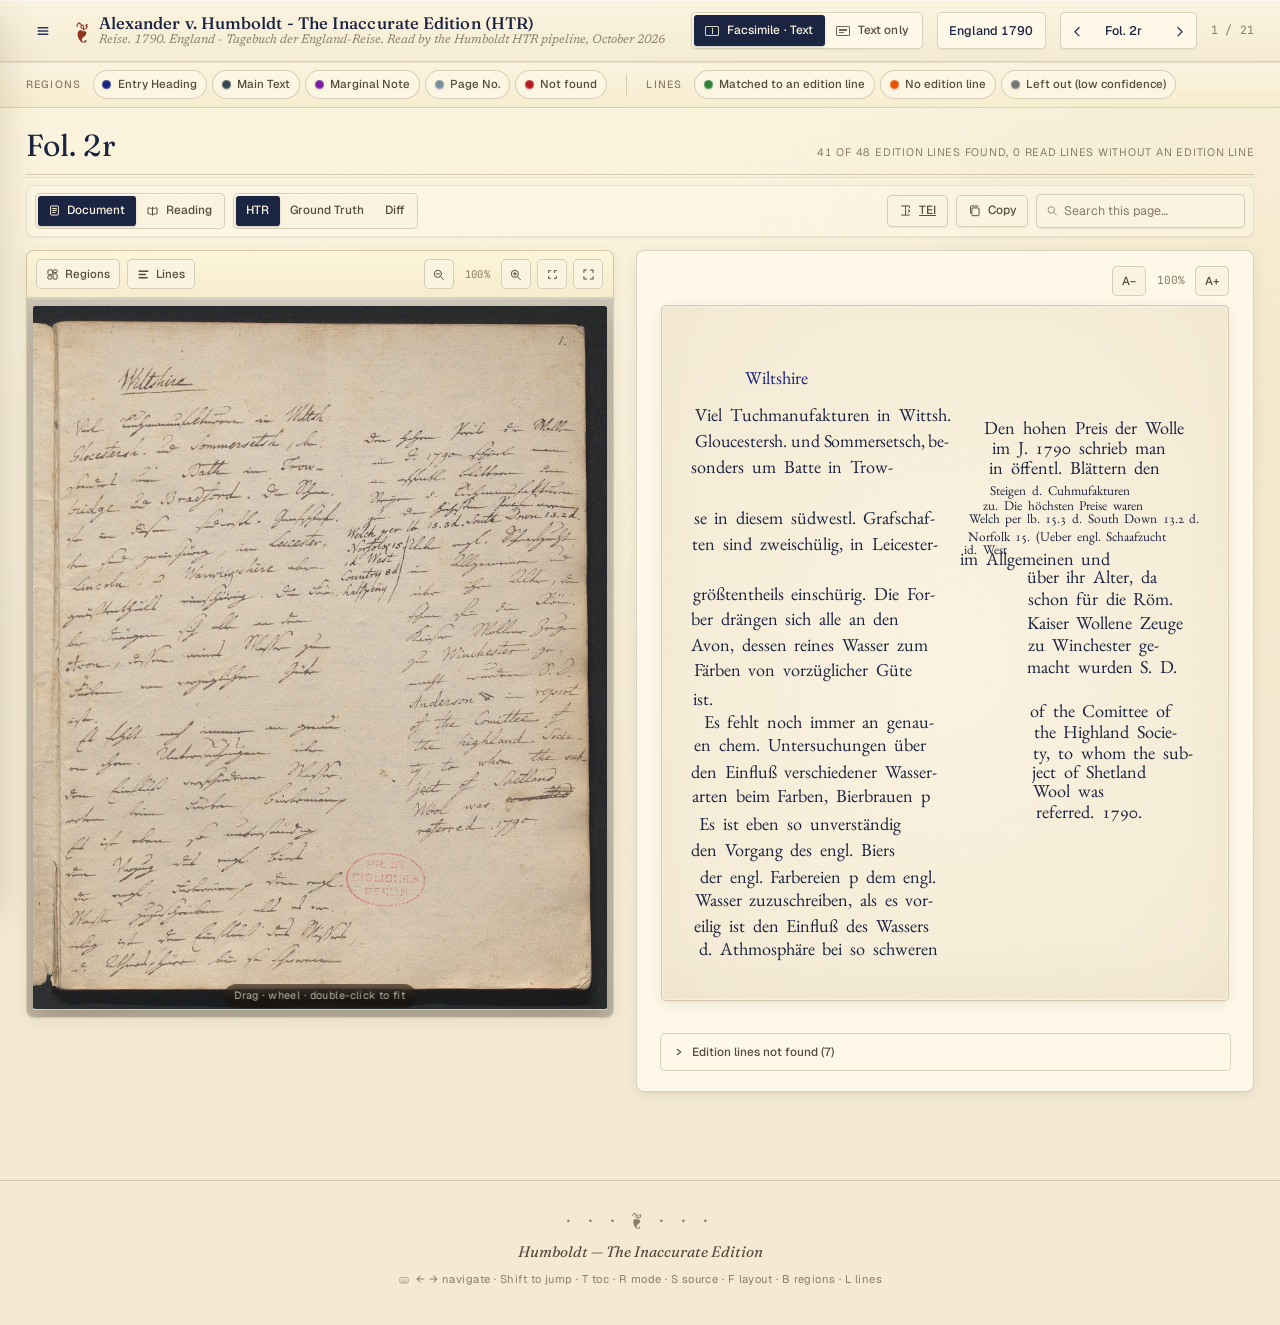
==== commit 0522c25c: "Document view sets every line where it stands on the scan; pages of eight more journals and eleven l" ====
--- a/index.html
+++ b/index.html
@@ -7,6 +7,7 @@
 <link rel="preconnect" href="https://fonts.googleapis.com">
 <link rel="preconnect" href="https://fonts.gstatic.com" crossorigin>
 <link href="https://fonts.googleapis.com/css2?family=Fraunces:ital,opsz,wght@0,9..144,300..900;1,9..144,300..900&family=Newsreader:ital,opsz,wght@0,6..72,300..800;1,6..72,300..800&family=Geist:wght@300..800&family=JetBrains+Mono:wght@400;600&display=swap" rel="stylesheet">
+<link href="https://fonts.googleapis.com/css2?family=EB+Garamond&display=swap" rel="stylesheet">
 <link rel="stylesheet" href="assets/edition.css">
 <link rel="stylesheet" href="assets/lines.css">
 </head>
@@ -37,7 +38,7 @@
           <span>Text only</span>
         </button>
       </div>
-      <div class="page-nav"><select class="journal-select" aria-label="Journal"><option value="./" selected>England 1790</option><option value="./france1798/">France 1798</option></select></div>
+      <div class="page-nav"><select class="journal-select" aria-label="Journal"><option value="./" selected>England 1790</option><option value="./france1798/">France 1798</option><option value="./journals/">Other journals</option><option value="./letters/">Letters</option></select></div>
       <div class="page-nav">
         <button type="button" class="nav-btn" id="btn-prev"
                 title="Previous page (←)" aria-label="Previous page">
@@ -207,7 +208,7 @@
 HTR: Granitwand d’Araca</title><polygon points="1838,3273 1838,3288 2158,3302 2162,3270 2155,3203 1835,3203 1838,3273"/></g><g class="ln-g ln--low" data-ln="s053"><title>Left out (low confidence)
 HTR: 1799. 1800. 1801. 1802. 1803. 1804. 1805. 1806. 1807. 1808. 1809. 1810. 1811. 1812. 1813. 1814.</title><polygon points="1922,3407 1925,3457 2007,3442 2133,3448 2133,3395 2128,3362 1918,3357 1922,3407"/></g><g class="ln-g ln--matched" data-ln="s054"><title>Matched to an edition line
 HTR: ty, to whom the sub-
-Edition: ty, to whom the sub-</title><polygon points="2210,2607 2210,2628 2298,2628 2320,2627 2320,2627 2323,2603 2318,2555 2253,2547 2252,2547 2250,2547 2207,2563 2210,2607"/><polygon points="2313,2607 2292,2607 2270,2607 2135,2613 2140,2650 2142,2682 2213,2675 2217,2675 2218,2675 2257,2647 2333,2667 2337,2667 2338,2667 2487,2630 2673,2637 2677,2637 2678,2637 2792,2603 2905,2603 2920,2617 2923,2617 2925,2617 2927,2617 2930,2617 3013,2588 3037,2608 3037,2610 3038,2610 3040,2610 3043,2610 3123,2600 3123,2573 3110,2507 3072,2535 3030,2528 3027,2528 3025,2528 3023,2528 3023,2530 3013,2537 2980,2513 2978,2513 2977,2513 2973,2513 2830,2522 2827,2522 2717,2567 2618,2567 2558,2547 2557,2547 2553,2547 2552,2547 2490,2580 2477,2573 2473,2573 2472,2573 2470,2573 2405,2597 2313,2602 2313,2607"/></g></svg></div>    </div>    <div class="facs-hint">      <span>Drag · wheel · double-click to fit</span>    </div>  </div></div>    <section class="trans-panel" data-mode="document">      <div class="trans-mode trans-mode--document" data-mode="document"><div class="doc-canvas-wrap"><div class="doc-canvas" style="aspect-ratio:0.8155 / 1;"><div class="doc-grain" aria-hidden="true"></div><div class="doc-rule doc-rule--top" aria-hidden="true"></div><div class="doc-rule doc-rule--bottom" aria-hidden="true"></div><div class="doc-slot doc-slot--entry_heading" style="top:8.080%;left:14.190%;width:14.720%;min-height:4.520%;--slot-color:#1a237e;" data-region-idx="0" data-region-type="entry_heading" data-orig-top="8.080" data-orig-h="4.520" tabindex="0"><span class="doc-chip" style="--chip-color:#1a237e;"><span class="doc-chip-dot"></span><span class="doc-chip-label">Entry Heading</span></span><div class="doc-slot-body"><span class="region-content has-gt"><span class="rc rc--gemini"><span class="ln ln--matched" data-ln="s000">Wiltshire</span></span><span class="rc rc--gt"><span class="ln ln--matched" data-ln="s000">Wiltshire</span></span><span class="rc rc--diff"><span class="ln ln--matched" data-ln="s000">Wiltshire</span></span></span></div></div><div class="doc-slot doc-slot--main_text" style="top:13.200%;left:0.000%;width:57.480%;min-height:84.980%;--slot-color:#37474f;" data-region-idx="1" data-region-type="main_text" data-orig-top="13.200" data-orig-h="84.980" tabindex="0"><span class="doc-chip" style="--chip-color:#37474f;"><span class="doc-chip-dot"></span><span class="doc-chip-label">Main Text</span></span><div class="doc-slot-body"><span class="region-content has-gt"><span class="rc rc--gemini"><span class="ln ln--matched" data-ln="s001">Viel Tuchmanufakturen in Wittsh.</span><br><span class="ln ln--matched" data-ln="s002">Gloucestersh. und Sommersetsch, be-</span><br><span class="ln ln--matched" data-ln="s003">sonders um Batte in Trow-</span><br><span class="ln ln--matched" data-ln="s024">se in diesem südwestl. Grafschaf-</span><br><span class="ln ln--matched" data-ln="s025">ten sind zweischülig, in Leicester-</span><br><span class="ln ln--matched" data-ln="s026">größtentheils einschürig. Die For-</span><br><span class="ln ln--matched" data-ln="s014">ber drängen sich alle an den</span><br><span class="ln ln--matched" data-ln="s015">Avon, dessen reines Wasser zum</span><br><span class="ln ln--matched" data-ln="s017">Färben von vorzüglicher Güte</span><br><span class="ln ln--matched" data-ln="s027">ist.</span><br><span class="ln ln--matched" data-ln="s018">Es fehlt noch immer an genau-</span><br><span class="ln ln--matched" data-ln="s019">en chem. Untersuchungen über</span><br><span class="ln ln--matched" data-ln="s020">den Einfluß verschiedener Wasser-</span><br><span class="ln ln--matched" data-ln="s021">arten beim Farben, Bierbrauen p</span><br><span class="ln ln--matched" data-ln="s029">Es ist eben so unverständig</span><br><span class="ln ln--matched" data-ln="s030">den Vorgang des engl. Biers</span><br><span class="ln ln--matched" data-ln="s031">der engl. Farbereien p dem engl.</span><br><span class="ln ln--matched" data-ln="s032">Wasser zuzuschreiben, als es vor-</span><br><span class="ln ln--matched" data-ln="s034">eilig ist den Einfluß des Wassers</span><br><span class="ln ln--matched" data-ln="s035">d. Athmosphäre bei so schweren</span></span><span class="rc rc--gt"><span class="ln ln--matched" data-ln="s001">Viel Tuchmanufakturen in Wiltsh.</span><br><span class="ln ln--matched" data-ln="s002">Glocestersh. und Sommersetsh., be-</span><br><span class="ln ln--matched" data-ln="s003">sonders um Bath in Trow-</span><br><span class="ln ln--matched" data-ln="s024">fe in diesen südwestl. Grafschaf-</span><br><span class="ln ln--matched" data-ln="s025">ten sind zweischürig, in Leicester-</span><br><span class="ln ln--matched" data-ln="s026">größtentheils einschürig. Die Fär-</span><br><span class="ln ln--matched" data-ln="s014">ber drängen sich alle an den</span><br><span class="ln ln--matched" data-ln="s015">Avon, dessen reines Wasser zum</span><br><span class="ln ln--matched" data-ln="s017">Färben von vorzüglicher Güte</span><br><span class="ln ln--matched" data-ln="s027">ist.</span><br><span class="ln ln--matched" data-ln="s018">Es fehlt noch immer an genau-</span><br><span class="ln ln--matched" data-ln="s019">en chem. Untersuchungen über</span><br><span class="ln ln--matched" data-ln="s020">den Einfluß verschiedener Wasser-</span><br><span class="ln ln--matched" data-ln="s021">arten beim Färben, Bierbrauung</span><br><span class="ln ln--matched" data-ln="s029">Es ist eben so unverständig</span><br><span class="ln ln--matched" data-ln="s030">den Vorzug des engl. Biers</span><br><span class="ln ln--matched" data-ln="s031">der engl. Färbereien p dem engl.</span><br><span class="ln ln--matched" data-ln="s032">Wasser zuzuschreiben, als es vor-</span><br><span class="ln ln--matched" data-ln="s034">eilig ist den Einfluß des Wassers,</span><br><span class="ln ln--matched" data-ln="s035">d. Athmosphäre bei so schweren</span></span><span class="rc rc--diff"><span class="ln ln--matched" data-ln="s001">Viel Tuchmanufakturen in <span class="diff-del" title="HTR">Wittsh</span><span class="diff-ins" title="Edition">Wiltsh</span>.</span><br><span class="ln ln--matched" data-ln="s002"><span class="diff-del" title="HTR">Gloucestersh</span><span class="diff-ins" title="Edition">Glocestersh</span>. und <span class="diff-del" title="HTR">Sommersetsch</span><span class="diff-ins" title="Edition">Sommersetsh.</span>, be-</span><br><span class="ln ln--matched" data-ln="s003">sonders um <span class="diff-del" title="HTR">Batte</span><span class="diff-ins" title="Edition">Bath</span> in Trow-</span><br><span class="ln ln--matched" data-ln="s024"><span class="diff-del" title="HTR">se</span><span class="diff-ins" title="Edition">fe</span> in <span class="diff-del" title="HTR">diesem</span><span class="diff-ins" title="Edition">diesen</span> südwestl. Grafschaf-</span><br><span class="ln ln--matched" data-ln="s025">ten sind <span class="diff-del" title="HTR">zweischülig</span><span class="diff-ins" title="Edition">zweischürig</span>, in Leicester-</span><br><span class="ln ln--matched" data-ln="s026">größtentheils einschürig. Die <span class="diff-del" title="HTR">For</span><span class="diff-ins" title="Edition">Fär</span>-</span><br><span class="ln ln--matched" data-ln="s014">ber drängen sich alle an den</span><br><span class="ln ln--matched" data-ln="s015">Avon, dessen reines Wasser zum</span><br><span class="ln ln--matched" data-ln="s017">Färben von vorzüglicher Güte</span><br><span class="ln ln--matched" data-ln="s027">ist.</span><br><span class="ln ln--matched" data-ln="s018">Es fehlt noch immer an genau-</span><br><span class="ln ln--matched" data-ln="s019">en chem. Untersuchungen über</span><br><span class="ln ln--matched" data-ln="s020">den Einfluß verschiedener Wasser-</span><br><span class="ln ln--matched" data-ln="s021">arten beim <span class="diff-del" title="HTR">Farben</span><span class="diff-ins" title="Edition">Färben</span>, <span class="diff-del" title="HTR">Bierbrauen p</span><span class="diff-ins" title="Edition">Bierbrauung</span></span><br><span class="ln ln--matched" data-ln="s029">Es ist eben so unverständig</span><br><span class="ln ln--matched" data-ln="s030">den <span class="diff-del" title="HTR">Vorgang</span><span class="diff-ins" title="Edition">Vorzug</span> des engl. Biers</span><br><span class="ln ln--matched" data-ln="s031">der engl. <span class="diff-del" title="HTR">Farbereien</span><span class="diff-ins" title="Edition">Färbereien</span> p dem engl.</span><br><span class="ln ln--matched" data-ln="s032">Wasser zuzuschreiben, als es vor-</span><br><span class="ln ln--matched" data-ln="s034">eilig ist den Einfluß des Wassers<span class="diff-ins" title="Only in ground truth">,</span></span><br><span class="ln ln--matched" data-ln="s035">d. Athmosphäre bei so schweren</span></span></span></div></div><div class="doc-slot doc-slot--main_text" style="top:15.420%;left:59.800%;width:38.380%;min-height:10.380%;--slot-color:#37474f;" data-region-idx="2" data-region-type="main_text" data-orig-top="15.420" data-orig-h="10.380" tabindex="0"><span class="doc-chip" style="--chip-color:#37474f;"><span class="doc-chip-dot"></span><span class="doc-chip-label">Main Text</span></span><div class="doc-slot-body"><span class="region-content has-gt"><span class="rc rc--gemini"><span class="ln ln--matched" data-ln="s006">Den hohen Preis der Wolle</span><br><span class="ln ln--matched" data-ln="s022">im J. 1790 schrieb man</span><br><span class="ln ln--matched" data-ln="s007">in öffentl. Blättern den</span></span><span class="rc rc--gt"><span class="ln ln--matched" data-ln="s006">Den hohen Preis der Wolle</span><br><span class="ln ln--matched" data-ln="s022">im J. 1790 schrieb man</span><br><span class="ln ln--matched" data-ln="s007">in öffentl. Blättern dem</span></span><span class="rc rc--diff"><span class="ln ln--matched" data-ln="s006">Den hohen Preis der Wolle</span><br><span class="ln ln--matched" data-ln="s022">im J. 1790 schrieb man</span><br><span class="ln ln--matched" data-ln="s007">in öffentl. Blättern <span class="diff-del" title="HTR">den</span><span class="diff-ins" title="Edition">dem</span></span></span></span></div></div><div class="doc-slot doc-slot--main_text" style="top:26.300%;left:57.620%;width:42.120%;min-height:12.830%;--slot-color:#37474f;" data-region-idx="3" data-region-type="main_text" data-orig-top="26.300" data-orig-h="12.830" tabindex="0"><span class="doc-chip" style="--chip-color:#37474f;"><span class="doc-chip-dot"></span><span class="doc-chip-label">Main Text</span></span><div class="doc-slot-body"><span class="region-content has-gt"><span class="rc rc--gemini"><span class="ln ln--matched" data-ln="s008">Steigen d. Cuhmufakturen</span><br><span class="ln ln--matched" data-ln="s009">zu. Die höchsten Preise waren</span><br><span class="ln ln--matched" data-ln="s023">Welch per lb. 15.3 d. South Down 13.2 d.</span><br><span class="ln ln--matched" data-ln="s010">Norfolk 15. (Ueber engl. Schaafzucht</span><br><span class="ln ln--matched" data-ln="s011">id. West</span></span><span class="rc rc--gt"><span class="ln ln--matched" data-ln="s008">Steigen d. Tuchmanufakturen</span><br><span class="ln ln--matched" data-ln="s009">zu. Die höchsten Preise waren</span><br><span class="ln ln--matched" data-ln="s023">Welch per lb. 1s. 3d. South Down 1s. 2d.</span><br><span class="ln ln--matched" data-ln="s010">Ueber engl. Schaafzucht</span><br><span class="ln ln--matched" data-ln="s011">1d. West</span></span><span class="rc rc--diff"><span class="ln ln--matched" data-ln="s008">Steigen d. <span class="diff-del" title="HTR">Cuhmufakturen</span><span class="diff-ins" title="Edition">Tuchmanufakturen</span></span><br><span class="ln ln--matched" data-ln="s009">zu. Die höchsten Preise waren</span><br><span class="ln ln--matched" data-ln="s023">Welch per lb. <span class="diff-del" title="HTR">15</span><span class="diff-ins" title="Edition">1s</span>.<span class="diff-del" title="Only in HTR transcription">3</span> <span class="diff-del" title="HTR">d</span><span class="diff-ins" title="Edition">3d</span>. South Down <span class="diff-del" title="HTR">13</span><span class="diff-ins" title="Edition">1s</span>.<span class="diff-del" title="Only in HTR transcription">2</span> <span class="diff-del" title="HTR">d</span><span class="diff-ins" title="Edition">2d</span>.</span><br><span class="ln ln--matched" data-ln="s010"><span class="diff-del" title="Only in HTR transcription">Norfolk 15. (</span>Ueber engl. Schaafzucht</span><br><span class="ln ln--matched" data-ln="s011"><span class="diff-del" title="HTR">id</span><span class="diff-ins" title="Edition">1d</span>. West</span></span></span></div></div><div class="doc-slot doc-slot--main_text" style="top:39.630%;left:57.642%;width:41.440%;min-height:7.780%;--slot-color:#37474f;" data-region-idx="4" data-region-type="main_text" data-orig-top="39.630" data-orig-h="7.780" tabindex="0"><span class="doc-chip" style="--chip-color:#37474f;"><span class="doc-chip-dot"></span><span class="doc-chip-label">Main Text</span></span><div class="doc-slot-body"><span class="region-content has-gt"><span class="rc rc--gemini"><span class="ln ln--matched" data-ln="s012">im Allgemeinen und</span></span><span class="rc rc--gt"><span class="ln ln--matched" data-ln="s012">im Allgemeinen und</span></span><span class="rc rc--diff"><span class="ln ln--matched" data-ln="s012">im Allgemeinen und</span></span></span></div></div><div class="doc-slot doc-slot--main_text" style="top:47.910%;left:64.190%;width:31.060%;min-height:14.800%;--slot-color:#37474f;" data-region-idx="5" data-region-type="main_text" data-orig-top="47.910" data-orig-h="14.800" tabindex="0"><span class="doc-chip" style="--chip-color:#37474f;"><span class="doc-chip-dot"></span><span class="doc-chip-label">Main Text</span></span><div class="doc-slot-body"><span class="region-content has-gt"><span class="rc rc--gemini"><span class="ln ln--matched" data-ln="s037">über ihr Alter, da</span><br><span class="ln ln--matched" data-ln="s038">schon für die Röm.</span><br><span class="ln ln--matched" data-ln="s040">Kaiser Wollene Zeuge</span><br><span class="ln ln--matched" data-ln="s041">zu Winchester ge-</span></span><span class="rc rc--gt"><span class="ln ln--matched" data-ln="s037">über ihr Alter, da</span><br><span class="ln ln--matched" data-ln="s038">schon für die Röm.</span><br><span class="ln ln--matched" data-ln="s040">Kaiser Wollene Zeuge</span><br><span class="ln ln--matched" data-ln="s041">zu Winchester ge-</span></span><span class="rc rc--diff"><span class="ln ln--matched" data-ln="s037">über ihr Alter, da</span><br><span class="ln ln--matched" data-ln="s038">schon für die Röm.</span><br><span class="ln ln--matched" data-ln="s040">Kaiser Wollene Zeuge</span><br><span class="ln ln--matched" data-ln="s041">zu Winchester ge-</span></span></span></div></div><div class="doc-slot doc-slot--main_text" style="top:63.210%;left:64.190%;width:31.760%;min-height:26.220%;--slot-color:#37474f;" data-region-idx="6" data-region-type="main_text" data-orig-top="63.210" data-orig-h="26.220" tabindex="0"><span class="doc-chip" style="--chip-color:#37474f;"><span class="doc-chip-dot"></span><span class="doc-chip-label">Main Text</span></span><div class="doc-slot-body"><span class="region-content has-gt"><span class="rc rc--gemini"><span class="ln ln--matched" data-ln="s042">macht wurden S. D.</span><br><span class="ln ln--matched" data-ln="s046">of the Comittee of</span><br><span class="ln ln--matched" data-ln="s047">the Highland Socie-</span><br><span class="ln ln--matched" data-ln="s054">ty, to whom the sub-</span><br><span class="ln ln--matched" data-ln="s049">ject of Shetland</span><br><span class="ln ln--matched" data-ln="s050">Wool was</span><br><span class="ln ln--matched" data-ln="s051">referred. 1790.</span></span><span class="rc rc--gt"><span class="ln ln--matched" data-ln="s042">macht wurden S. D.</span><br><span class="ln ln--matched" data-ln="s046">of the Comittee of</span><br><span class="ln ln--matched" data-ln="s047">the highland Socie-</span><br><span class="ln ln--matched" data-ln="s054">ty, to whom the sub-</span><br><span class="ln ln--matched" data-ln="s049">ject of Shetland</span><br><span class="ln ln--matched" data-ln="s050">Wool was</span><br><span class="ln ln--matched" data-ln="s051">referred. 1790.</span></span><span class="rc rc--diff"><span class="ln ln--matched" data-ln="s042">macht wurden S. D.</span><br><span class="ln ln--matched" data-ln="s046">of the Comittee of</span><br><span class="ln ln--matched" data-ln="s047">the <span class="diff-del" title="HTR">Highland</span><span class="diff-ins" title="Edition">highland</span> Socie-</span><br><span class="ln ln--matched" data-ln="s054">ty, to whom the sub-</span><br><span class="ln ln--matched" data-ln="s049">ject of Shetland</span><br><span class="ln ln--matched" data-ln="s050">Wool was</span><br><span class="ln ln--matched" data-ln="s051">referred. 1790.</span></span></span></div></div></div></div><details class="doc-unplaced"><summary><svg viewBox="0 0 12 12" class="doc-unplaced-chev" aria-hidden="true"><path d="M4 3l4 3-4 3" fill="none" stroke="currentColor" stroke-width="1.5" stroke-linecap="round" stroke-linejoin="round"/></svg><span>Edition lines not found (7)</span></summary><div class="doc-unplaced-body"><div class="r r--not_found" data-region-type="not_found" data-region-idx="7" data-page-idx="0" style="--r-color:#b71c1c;" tabindex="0"><div class="r-meta"><span class="r-tag" style="--tag-color:#b71c1c;"><span class="r-tag-dot"></span>Not found</span></div><p class="r-text"><span class="region-content has-gt"><span class="rc rc--gemini"></span><span class="rc rc--gt">1.</span><span class="rc rc--diff"><span class="diff-ins" title="Only in ground truth">1.</span></span></span></p><div class="r-note"><span class="r-note-mark" aria-hidden="true">✎</span><span>edition line the pipeline did not find</span></div></div><div class="r r--not_found" data-region-type="not_found" data-region-idx="8" data-page-idx="0" style="--r-color:#b71c1c;" tabindex="0"><div class="r-meta"><span class="r-tag" style="--tag-color:#b71c1c;"><span class="r-tag-dot"></span>Not found</span></div><p class="r-text"><span class="region-content has-gt"><span class="rc rc--gemini"></span><span class="rc rc--gt">bridge und Bradford. Die Schaa-</span><span class="rc rc--diff"><span class="diff-ins" title="Only in ground truth">bridge und Bradford. Die Schaa-</span></span></span></p><div class="r-note"><span class="r-note-mark" aria-hidden="true">✎</span><span>edition line the pipeline did not find</span></div></div><div class="r r--not_found" data-region-type="not_found" data-region-idx="9" data-page-idx="0" style="--r-color:#b71c1c;" tabindex="0"><div class="r-meta"><span class="r-tag" style="--tag-color:#b71c1c;"><span class="r-tag-dot"></span>Not found</span></div><p class="r-text"><span class="region-content has-gt"><span class="rc rc--gemini"></span><span class="rc rc--gt">Lincoln- ud Warwickshire aber</span><span class="rc rc--diff"><span class="diff-ins" title="Only in ground truth">Lincoln- ud Warwickshire aber</span></span></span></p><div class="r-note"><span class="r-note-mark" aria-hidden="true">✎</span><span>edition line the pipeline did not find</span></div></div><div class="r r--not_found" data-region-type="not_found" data-region-idx="10" data-page-idx="0" style="--r-color:#b71c1c;" tabindex="0"><div class="r-meta"><span class="r-tag" style="--tag-color:#b71c1c;"><span class="r-tag-dot"></span>Not found</span></div><p class="r-text"><span class="region-content has-gt"><span class="rc rc--gemini"></span><span class="rc rc--gt">Anderson im report</span><span class="rc rc--diff"><span class="diff-ins" title="Only in ground truth">Anderson im report</span></span></span></p><div class="r-note"><span class="r-note-mark" aria-hidden="true">✎</span><span>edition line the pipeline did not find</span></div></div><div class="r r--not_found" data-region-type="not_found" data-region-idx="11" data-page-idx="0" style="--r-color:#b71c1c;" tabindex="0"><div class="r-meta"><span class="r-tag" style="--tag-color:#b71c1c;"><span class="r-tag-dot"></span>Not found</span></div><p class="r-text"><span class="region-content has-gt"><span class="rc rc--gemini"></span><span class="rc rc--gt">Norfolk 1s.</span><span class="rc rc--diff"><span class="diff-ins" title="Only in ground truth">Norfolk 1s.</span></span></span></p><div class="r-note"><span class="r-note-mark" aria-hidden="true">✎</span><span>edition line the pipeline did not find</span></div></div><div class="r r--not_found" data-region-type="not_found" data-region-idx="12" data-page-idx="0" style="--r-color:#b71c1c;" tabindex="0"><div class="r-meta"><span class="r-tag" style="--tag-color:#b71c1c;"><span class="r-tag-dot"></span>Not found</span></div><p class="r-text"><span class="region-content has-gt"><span class="rc rc--gemini"></span><span class="rc rc--gt">Country 8d</span><span class="rc rc--diff"><span class="diff-ins" title="Only in ground truth">Country 8d</span></span></span></p><div class="r-note"><span class="r-note-mark" aria-hidden="true">✎</span><span>edition line the pipeline did not find</span></div></div><div class="r r--not_found" data-region-type="not_found" data-region-idx="13" data-page-idx="0" style="--r-color:#b71c1c;" tabindex="0"><div class="r-meta"><span class="r-tag" style="--tag-color:#b71c1c;"><span class="r-tag-dot"></span>Not found</span></div><p class="r-text"><span class="region-content has-gt"><span class="rc rc--gemini"></span><span class="rc rc--gt">halfpen̅y.</span><span class="rc rc--diff"><span class="diff-ins" title="Only in ground truth">halfpen̅y.</span></span></span></p><div class="r-note"><span class="r-note-mark" aria-hidden="true">✎</span><span>edition line the pipeline did not find</span></div></div></div></details></div><div class="trans-mode trans-mode--reading" data-mode="reading"><div class="r-body"><div class="r-main"><div class="r r--entry_heading" data-region-type="entry_heading" data-region-idx="0" data-page-idx="0" style="--r-color:#1a237e;" tabindex="0"><div class="r-meta"><span class="r-tag" style="--tag-color:#1a237e;"><span class="r-tag-dot"></span>Entry Heading</span></div><h2 class="r-heading"><span class="region-content has-gt"><span class="rc rc--gemini"><span class="ln ln--matched" data-ln="s000">Wiltshire</span></span><span class="rc rc--gt"><span class="ln ln--matched" data-ln="s000">Wiltshire</span></span><span class="rc rc--diff"><span class="ln ln--matched" data-ln="s000">Wiltshire</span></span></span></h2></div><div class="r r--main_text" data-region-type="main_text" data-region-idx="1" data-page-idx="0" style="--r-color:#37474f;" tabindex="0"><div class="r-meta"><span class="r-tag" style="--tag-color:#37474f;"><span class="r-tag-dot"></span>Main Text</span></div><p class="r-text"><span class="region-content has-gt"><span class="rc rc--gemini"><span class="ln ln--matched" data-ln="s001">Viel Tuchmanufakturen in Wittsh.</span><br><span class="ln ln--matched" data-ln="s002">Gloucestersh. und Sommersetsch, be-</span><br><span class="ln ln--matched" data-ln="s003">sonders um Batte in Trow-</span><br><span class="ln ln--matched" data-ln="s024">se in diesem südwestl. Grafschaf-</span><br><span class="ln ln--matched" data-ln="s025">ten sind zweischülig, in Leicester-</span><br><span class="ln ln--matched" data-ln="s026">größtentheils einschürig. Die For-</span><br><span class="ln ln--matched" data-ln="s014">ber drängen sich alle an den</span><br><span class="ln ln--matched" data-ln="s015">Avon, dessen reines Wasser zum</span><br><span class="ln ln--matched" data-ln="s017">Färben von vorzüglicher Güte</span><br><span class="ln ln--matched" data-ln="s027">ist.</span><br><span class="ln ln--matched" data-ln="s018">Es fehlt noch immer an genau-</span><br><span class="ln ln--matched" data-ln="s019">en chem. Untersuchungen über</span><br><span class="ln ln--matched" data-ln="s020">den Einfluß verschiedener Wasser-</span><br><span class="ln ln--matched" data-ln="s021">arten beim Farben, Bierbrauen p</span><br><span class="ln ln--matched" data-ln="s029">Es ist eben so unverständig</span><br><span class="ln ln--matched" data-ln="s030">den Vorgang des engl. Biers</span><br><span class="ln ln--matched" data-ln="s031">der engl. Farbereien p dem engl.</span><br><span class="ln ln--matched" data-ln="s032">Wasser zuzuschreiben, als es vor-</span><br><span class="ln ln--matched" data-ln="s034">eilig ist den Einfluß des Wassers</span><br><span class="ln ln--matched" data-ln="s035">d. Athmosphäre bei so schweren</span></span><span class="rc rc--gt"><span class="ln ln--matched" data-ln="s001">Viel Tuchmanufakturen in Wiltsh.</span><br><span class="ln ln--matched" data-ln="s002">Glocestersh. und Sommersetsh., be-</span><br><span class="ln ln--matched" data-ln="s003">sonders um Bath in Trow-</span><br><span class="ln ln--matched" data-ln="s024">fe in diesen südwestl. Grafschaf-</span><br><span class="ln ln--matched" data-ln="s025">ten sind zweischürig, in Leicester-</span><br><span class="ln ln--matched" data-ln="s026">größtentheils einschürig. Die Fär-</span><br><span class="ln ln--matched" data-ln="s014">ber drängen sich alle an den</span><br><span class="ln ln--matched" data-ln="s015">Avon, dessen reines Wasser zum</span><br><span class="ln ln--matched" data-ln="s017">Färben von vorzüglicher Güte</span><br><span class="ln ln--matched" data-ln="s027">ist.</span><br><span class="ln ln--matched" data-ln="s018">Es fehlt noch immer an genau-</span><br><span class="ln ln--matched" data-ln="s019">en chem. Untersuchungen über</span><br><span class="ln ln--matched" data-ln="s020">den Einfluß verschiedener Wasser-</span><br><span class="ln ln--matched" data-ln="s021">arten beim Färben, Bierbrauung</span><br><span class="ln ln--matched" data-ln="s029">Es ist eben so unverständig</span><br><span class="ln ln--matched" data-ln="s030">den Vorzug des engl. Biers</span><br><span class="ln ln--matched" data-ln="s031">der engl. Färbereien p dem engl.</span><br><span class="ln ln--matched" data-ln="s032">Wasser zuzuschreiben, als es vor-</span><br><span class="ln ln--matched" data-ln="s034">eilig ist den Einfluß des Wassers,</span><br><span class="ln ln--matched" data-ln="s035">d. Athmosphäre bei so schweren</span></span><span class="rc rc--diff"><span class="ln ln--matched" data-ln="s001">Viel Tuchmanufakturen in <span class="diff-del" title="HTR">Wittsh</span><span class="diff-ins" title="Edition">Wiltsh</span>.</span><br><span class="ln ln--matched" data-ln="s002"><span class="diff-del" title="HTR">Gloucestersh</span><span class="diff-ins" title="Edition">Glocestersh</span>. und <span class="diff-del" title="HTR">Sommersetsch</span><span class="diff-ins" title="Edition">Sommersetsh.</span>, be-</span><br><span class="ln ln--matched" data-ln="s003">sonders um <span class="diff-del" title="HTR">Batte</span><span class="diff-ins" title="Edition">Bath</span> in Trow-</span><br><span class="ln ln--matched" data-ln="s024"><span class="diff-del" title="HTR">se</span><span class="diff-ins" title="Edition">fe</span> in <span class="diff-del" title="HTR">diesem</span><span class="diff-ins" title="Edition">diesen</span> südwestl. Grafschaf-</span><br><span class="ln ln--matched" data-ln="s025">ten sind <span class="diff-del" title="HTR">zweischülig</span><span class="diff-ins" title="Edition">zweischürig</span>, in Leicester-</span><br><span class="ln ln--matched" data-ln="s026">größtentheils einschürig. Die <span class="diff-del" title="HTR">For</span><span class="diff-ins" title="Edition">Fär</span>-</span><br><span class="ln ln--matched" data-ln="s014">ber drängen sich alle an den</span><br><span class="ln ln--matched" data-ln="s015">Avon, dessen reines Wasser zum</span><br><span class="ln ln--matched" data-ln="s017">Färben von vorzüglicher Güte</span><br><span class="ln ln--matched" data-ln="s027">ist.</span><br><span class="ln ln--matched" data-ln="s018">Es fehlt noch immer an genau-</span><br><span class="ln ln--matched" data-ln="s019">en chem. Untersuchungen über</span><br><span class="ln ln--matched" data-ln="s020">den Einfluß verschiedener Wasser-</span><br><span class="ln ln--matched" data-ln="s021">arten beim <span class="diff-del" title="HTR">Farben</span><span class="diff-ins" title="Edition">Färben</span>, <span class="diff-del" title="HTR">Bierbrauen p</span><span class="diff-ins" title="Edition">Bierbrauung</span></span><br><span class="ln ln--matched" data-ln="s029">Es ist eben so unverständig</span><br><span class="ln ln--matched" data-ln="s030">den <span class="diff-del" title="HTR">Vorgang</span><span class="diff-ins" title="Edition">Vorzug</span> des engl. Biers</span><br><span class="ln ln--matched" data-ln="s031">der engl. <span class="diff-del" title="HTR">Farbereien</span><span class="diff-ins" title="Edition">Färbereien</span> p dem engl.</span><br><span class="ln ln--matched" data-ln="s032">Wasser zuzuschreiben, als es vor-</span><br><span class="ln ln--matched" data-ln="s034">eilig ist den Einfluß des Wassers<span class="diff-ins" title="Only in ground truth">,</span></span><br><span class="ln ln--matched" data-ln="s035">d. Athmosphäre bei so schweren</span></span></span></p></div><div class="r r--main_text" data-region-type="main_text" data-region-idx="2" data-page-idx="0" style="--r-color:#37474f;" tabindex="0"><div class="r-meta"><span class="r-tag" style="--tag-color:#37474f;"><span class="r-tag-dot"></span>Main Text</span></div><p class="r-text"><span class="region-content has-gt"><span class="rc rc--gemini"><span class="ln ln--matched" data-ln="s006">Den hohen Preis der Wolle</span><br><span class="ln ln--matched" data-ln="s022">im J. 1790 schrieb man</span><br><span class="ln ln--matched" data-ln="s007">in öffentl. Blättern den</span></span><span class="rc rc--gt"><span class="ln ln--matched" data-ln="s006">Den hohen Preis der Wolle</span><br><span class="ln ln--matched" data-ln="s022">im J. 1790 schrieb man</span><br><span class="ln ln--matched" data-ln="s007">in öffentl. Blättern dem</span></span><span class="rc rc--diff"><span class="ln ln--matched" data-ln="s006">Den hohen Preis der Wolle</span><br><span class="ln ln--matched" data-ln="s022">im J. 1790 schrieb man</span><br><span class="ln ln--matched" data-ln="s007">in öffentl. Blättern <span class="diff-del" title="HTR">den</span><span class="diff-ins" title="Edition">dem</span></span></span></span></p></div><div class="r r--main_text" data-region-type="main_text" data-region-idx="3" data-page-idx="0" style="--r-color:#37474f;" tabindex="0"><div class="r-meta"><span class="r-tag" style="--tag-color:#37474f;"><span class="r-tag-dot"></span>Main Text</span></div><p class="r-text"><span class="region-content has-gt"><span class="rc rc--gemini"><span class="ln ln--matched" data-ln="s008">Steigen d. Cuhmufakturen</span><br><span class="ln ln--matched" data-ln="s009">zu. Die höchsten Preise waren</span><br><span class="ln ln--matched" data-ln="s023">Welch per lb. 15.3 d. South Down 13.2 d.</span><br><span class="ln ln--matched" data-ln="s010">Norfolk 15. (Ueber engl. Schaafzucht</span><br><span class="ln ln--matched" data-ln="s011">id. West</span></span><span class="rc rc--gt"><span class="ln ln--matched" data-ln="s008">Steigen d. Tuchmanufakturen</span><br><span class="ln ln--matched" data-ln="s009">zu. Die höchsten Preise waren</span><br><span class="ln ln--matched" data-ln="s023">Welch per lb. 1s. 3d. South Down 1s. 2d.</span><br><span class="ln ln--matched" data-ln="s010">Ueber engl. Schaafzucht</span><br><span class="ln ln--matched" data-ln="s011">1d. West</span></span><span class="rc rc--diff"><span class="ln ln--matched" data-ln="s008">Steigen d. <span class="diff-del" title="HTR">Cuhmufakturen</span><span class="diff-ins" title="Edition">Tuchmanufakturen</span></span><br><span class="ln ln--matched" data-ln="s009">zu. Die höchsten Preise waren</span><br><span class="ln ln--matched" data-ln="s023">Welch per lb. <span class="diff-del" title="HTR">15</span><span class="diff-ins" title="Edition">1s</span>.<span class="diff-del" title="Only in HTR transcription">3</span> <span class="diff-del" title="HTR">d</span><span class="diff-ins" title="Edition">3d</span>. South Down <span class="diff-del" title="HTR">13</span><span class="diff-ins" title="Edition">1s</span>.<span class="diff-del" title="Only in HTR transcription">2</span> <span class="diff-del" title="HTR">d</span><span class="diff-ins" title="Edition">2d</span>.</span><br><span class="ln ln--matched" data-ln="s010"><span class="diff-del" title="Only in HTR transcription">Norfolk 15. (</span>Ueber engl. Schaafzucht</span><br><span class="ln ln--matched" data-ln="s011"><span class="diff-del" title="HTR">id</span><span class="diff-ins" title="Edition">1d</span>. West</span></span></span></p></div><div class="r r--main_text" data-region-type="main_text" data-region-idx="4" data-page-idx="0" style="--r-color:#37474f;" tabindex="0"><div class="r-meta"><span class="r-tag" style="--tag-color:#37474f;"><span class="r-tag-dot"></span>Main Text</span></div><p class="r-text"><span class="region-content has-gt"><span class="rc rc--gemini"><span class="ln ln--matched" data-ln="s012">im Allgemeinen und</span></span><span class="rc rc--gt"><span class="ln ln--matched" data-ln="s012">im Allgemeinen und</span></span><span class="rc rc--diff"><span class="ln ln--matched" data-ln="s012">im Allgemeinen und</span></span></span></p></div><div class="r r--main_text" data-region-type="main_text" data-region-idx="5" data-page-idx="0" style="--r-color:#37474f;" tabindex="0"><div class="r-meta"><span class="r-tag" style="--tag-color:#37474f;"><span class="r-tag-dot"></span>Main Text</span></div><p class="r-text"><span class="region-content has-gt"><span class="rc rc--gemini"><span class="ln ln--matched" data-ln="s037">über ihr Alter, da</span><br><span class="ln ln--matched" data-ln="s038">schon für die Röm.</span><br><span class="ln ln--matched" data-ln="s040">Kaiser Wollene Zeuge</span><br><span class="ln ln--matched" data-ln="s041">zu Winchester ge-</span></span><span class="rc rc--gt"><span class="ln ln--matched" data-ln="s037">über ihr Alter, da</span><br><span class="ln ln--matched" data-ln="s038">schon für die Röm.</span><br><span class="ln ln--matched" data-ln="s040">Kaiser Wollene Zeuge</span><br><span class="ln ln--matched" data-ln="s041">zu Winchester ge-</span></span><span class="rc rc--diff"><span class="ln ln--matched" data-ln="s037">über ihr Alter, da</span><br><span class="ln ln--matched" data-ln="s038">schon für die Röm.</span><br><span class="ln ln--matched" data-ln="s040">Kaiser Wollene Zeuge</span><br><span class="ln ln--matched" data-ln="s041">zu Winchester ge-</span></span></span></p></div><div class="r r--main_text" data-region-type="main_text" data-region-idx="6" data-page-idx="0" style="--r-color:#37474f;" tabindex="0"><div class="r-meta"><span class="r-tag" style="--tag-color:#37474f;"><span class="r-tag-dot"></span>Main Text</span></div><p class="r-text"><span class="region-content has-gt"><span class="rc rc--gemini"><span class="ln ln--matched" data-ln="s042">macht wurden S. D.</span><br><span class="ln ln--matched" data-ln="s046">of the Comittee of</span><br><span class="ln ln--matched" data-ln="s047">the Highland Socie-</span><br><span class="ln ln--matched" data-ln="s054">ty, to whom the sub-</span><br><span class="ln ln--matched" data-ln="s049">ject of Shetland</span><br><span class="ln ln--matched" data-ln="s050">Wool was</span><br><span class="ln ln--matched" data-ln="s051">referred. 1790.</span></span><span class="rc rc--gt"><span class="ln ln--matched" data-ln="s042">macht wurden S. D.</span><br><span class="ln ln--matched" data-ln="s046">of the Comittee of</span><br><span class="ln ln--matched" data-ln="s047">the highland Socie-</span><br><span class="ln ln--matched" data-ln="s054">ty, to whom the sub-</span><br><span class="ln ln--matched" data-ln="s049">ject of Shetland</span><br><span class="ln ln--matched" data-ln="s050">Wool was</span><br><span class="ln ln--matched" data-ln="s051">referred. 1790.</span></span><span class="rc rc--diff"><span class="ln ln--matched" data-ln="s042">macht wurden S. D.</span><br><span class="ln ln--matched" data-ln="s046">of the Comittee of</span><br><span class="ln ln--matched" data-ln="s047">the <span class="diff-del" title="HTR">Highland</span><span class="diff-ins" title="Edition">highland</span> Socie-</span><br><span class="ln ln--matched" data-ln="s054">ty, to whom the sub-</span><br><span class="ln ln--matched" data-ln="s049">ject of Shetland</span><br><span class="ln ln--matched" data-ln="s050">Wool was</span><br><span class="ln ln--matched" data-ln="s051">referred. 1790.</span></span></span></p></div><div class="r r--not_found" data-region-type="not_found" data-region-idx="7" data-page-idx="0" style="--r-color:#b71c1c;" tabindex="0"><div class="r-meta"><span class="r-tag" style="--tag-color:#b71c1c;"><span class="r-tag-dot"></span>Not found</span></div><p class="r-text"><span class="region-content has-gt"><span class="rc rc--gemini"></span><span class="rc rc--gt">1.</span><span class="rc rc--diff"><span class="diff-ins" title="Only in ground truth">1.</span></span></span></p><div class="r-note"><span class="r-note-mark" aria-hidden="true">✎</span><span>edition line the pipeline did not find</span></div></div><div class="r r--not_found" data-region-type="not_found" data-region-idx="8" data-page-idx="0" style="--r-color:#b71c1c;" tabindex="0"><div class="r-meta"><span class="r-tag" style="--tag-color:#b71c1c;"><span class="r-tag-dot"></span>Not found</span></div><p class="r-text"><span class="region-content has-gt"><span class="rc rc--gemini"></span><span class="rc rc--gt">bridge und Bradford. Die Schaa-</span><span class="rc rc--diff"><span class="diff-ins" title="Only in ground truth">bridge und Bradford. Die Schaa-</span></span></span></p><div class="r-note"><span class="r-note-mark" aria-hidden="true">✎</span><span>edition line the pipeline did not find</span></div></div><div class="r r--not_found" data-region-type="not_found" data-region-idx="9" data-page-idx="0" style="--r-color:#b71c1c;" tabindex="0"><div class="r-meta"><span class="r-tag" style="--tag-color:#b71c1c;"><span class="r-tag-dot"></span>Not found</span></div><p class="r-text"><span class="region-content has-gt"><span class="rc rc--gemini"></span><span class="rc rc--gt">Lincoln- ud Warwickshire aber</span><span class="rc rc--diff"><span class="diff-ins" title="Only in ground truth">Lincoln- ud Warwickshire aber</span></span></span></p><div class="r-note"><span class="r-note-mark" aria-hidden="true">✎</span><span>edition line the pipeline did not find</span></div></div><div class="r r--not_found" data-region-type="not_found" data-region-idx="10" data-page-idx="0" style="--r-color:#b71c1c;" tabindex="0"><div class="r-meta"><span class="r-tag" style="--tag-color:#b71c1c;"><span class="r-tag-dot"></span>Not found</span></div><p class="r-text"><span class="region-content has-gt"><span class="rc rc--gemini"></span><span class="rc rc--gt">Anderson im report</span><span class="rc rc--diff"><span class="diff-ins" title="Only in ground truth">Anderson im report</span></span></span></p><div class="r-note"><span class="r-note-mark" aria-hidden="true">✎</span><span>edition line the pipeline did not find</span></div></div><div class="r r--not_found" data-region-type="not_found" data-region-idx="11" data-page-idx="0" style="--r-color:#b71c1c;" tabindex="0"><div class="r-meta"><span class="r-tag" style="--tag-color:#b71c1c;"><span class="r-tag-dot"></span>Not found</span></div><p class="r-text"><span class="region-content has-gt"><span class="rc rc--gemini"></span><span class="rc rc--gt">Norfolk 1s.</span><span class="rc rc--diff"><span class="diff-ins" title="Only in ground truth">Norfolk 1s.</span></span></span></p><div class="r-note"><span class="r-note-mark" aria-hidden="true">✎</span><span>edition line the pipeline did not find</span></div></div><div class="r r--not_found" data-region-type="not_found" data-region-idx="12" data-page-idx="0" style="--r-color:#b71c1c;" tabindex="0"><div class="r-meta"><span class="r-tag" style="--tag-color:#b71c1c;"><span class="r-tag-dot"></span>Not found</span></div><p class="r-text"><span class="region-content has-gt"><span class="rc rc--gemini"></span><span class="rc rc--gt">Country 8d</span><span class="rc rc--diff"><span class="diff-ins" title="Only in ground truth">Country 8d</span></span></span></p><div class="r-note"><span class="r-note-mark" aria-hidden="true">✎</span><span>edition line the pipeline did not find</span></div></div><div class="r r--not_found" data-region-type="not_found" data-region-idx="13" data-page-idx="0" style="--r-color:#b71c1c;" tabindex="0"><div class="r-meta"><span class="r-tag" style="--tag-color:#b71c1c;"><span class="r-tag-dot"></span>Not found</span></div><p class="r-text"><span class="region-content has-gt"><span class="rc rc--gemini"></span><span class="rc rc--gt">halfpen̅y.</span><span class="rc rc--diff"><span class="diff-ins" title="Only in ground truth">halfpen̅y.</span></span></span></p><div class="r-note"><span class="r-note-mark" aria-hidden="true">✎</span><span>edition line the pipeline did not find</span></div></div></div></div></div>    </section>  </div></article><article class="page" id="page-1" data-page-idx="1" data-source-mode="gemini" data-has-gt="true">  <header class="page-header">    <div class="page-header-main">      <span class="folio">Fol. 2v</span>          </div>    <div class="page-header-aside">      <span class="meta-info">28 of 28 edition lines found, 1 read lines without an edition line</span>          </div>  </header>    <div class="page-tools">  <div class="trans-toggle" role="tablist"        aria-label="Transcription mode">    <button type="button" data-trans-mode="document"             class="active" role="tab"             title="Document view — mirrors page layout (R)">      <svg viewBox="0 0 20 20" width="13" height="13" class="i-document" aria-hidden="true"><rect x="4" y="3" width="12" height="14" rx="1" fill="none" stroke="currentColor" stroke-width="1.5"/><path d="M7 7h6M7 10h6M7 13h4" fill="none" stroke="currentColor" stroke-width="1.5" stroke-linecap="round"/></svg><span>Document</span></button>    <button type="button" data-trans-mode="reading" role="tab"             title="Linear reading flow (R)">      <svg viewBox="0 0 20 20" width="13" height="13" class="i-reading" aria-hidden="true"><path d="M10 4v13M3 6c3 0 5 .5 7 2V17c-2-1.5-4-2-7-2V6z" fill="none" stroke="currentColor" stroke-width="1.5" stroke-linejoin="round"/><path d="M17 6c-3 0-5 .5-7 2V17c2-1.5 4-2 7-2V6z" fill="none" stroke="currentColor" stroke-width="1.5" stroke-linejoin="round"/></svg><span>Reading</span></button>  </div>    <div class="source-toggle" role="tablist"        aria-label="Transcription source">    <button type="button" data-source-mode="gemini"             class="active" role="tab"             title="HTR transcription (S)">HTR</button>    <button type="button" data-source-mode="gt" role="tab"             title="Ground-truth transcription (S)">      Ground Truth</button>    <button type="button" data-source-mode="diff" role="tab"             title="Diff: HTR vs. Ground Truth (S)">      Diff</button>  </div>  <div class="page-tools-spacer"></div>    <a class="tool-btn tool-btn--tei" href="tei/folio_2v.tei.xml" download title="Download this page as TEI XML"><svg viewBox="0 0 20 20" width="13" height="13" class="i-tei" aria-hidden="true"><path d="M4 3h12v3M4 17h12M10 3v14" fill="none" stroke="currentColor" stroke-width="1.5" stroke-linecap="round"/><path d="M14 9l3 2-3 2" fill="none" stroke="currentColor" stroke-width="1.5" stroke-linecap="round" stroke-linejoin="round"/></svg><span class="tool-label">TEI</span></a>  <button type="button" class="tool-btn tool-btn--copy"           data-copy="[page_number] 2.
+Edition: ty, to whom the sub-</title><polygon points="2210,2607 2210,2628 2298,2628 2320,2627 2320,2627 2323,2603 2318,2555 2253,2547 2252,2547 2250,2547 2207,2563 2210,2607"/><polygon points="2313,2607 2292,2607 2270,2607 2135,2613 2140,2650 2142,2682 2213,2675 2217,2675 2218,2675 2257,2647 2333,2667 2337,2667 2338,2667 2487,2630 2673,2637 2677,2637 2678,2637 2792,2603 2905,2603 2920,2617 2923,2617 2925,2617 2927,2617 2930,2617 3013,2588 3037,2608 3037,2610 3038,2610 3040,2610 3043,2610 3123,2600 3123,2573 3110,2507 3072,2535 3030,2528 3027,2528 3025,2528 3023,2528 3023,2530 3013,2537 2980,2513 2978,2513 2977,2513 2973,2513 2830,2522 2827,2522 2717,2567 2618,2567 2558,2547 2557,2547 2553,2547 2552,2547 2490,2580 2477,2573 2473,2573 2472,2573 2470,2573 2405,2597 2313,2602 2313,2607"/></g></svg></div>    </div>    <div class="facs-hint">      <span>Drag · wheel · double-click to fit</span>    </div>  </div></div>    <section class="trans-panel" data-mode="document">      <div class="trans-mode trans-mode--document" data-mode="document"><div class="doc-canvas-wrap"><div class="doc-canvas lp-page" style="aspect-ratio:3262 / 4000;"><div class="doc-grain" aria-hidden="true"></div><div class="lp-region lp-region--entry_heading" data-region-idx="0" data-region-type="entry_heading"><div class="lp-line ln ln--matched" data-ln="s000" style="left:14.62%;top:9.11%;width:13.49%;font-size:3.225cqw"><span class="region-content has-gt"><span class="rc rc--gemini">Wiltshire</span><span class="rc rc--gt">Wiltshire</span><span class="rc rc--diff">Wiltshire</span></span></div></div><div class="lp-region lp-region--main_text" data-region-idx="1" data-region-type="main_text"><div class="lp-line ln ln--matched" data-ln="s001" style="left:5.82%;top:14.42%;width:46.08%;font-size:3.225cqw"><span class="region-content has-gt"><span class="rc rc--gemini" style="word-spacing:0.200em">Viel Tuchmanufakturen in Wittsh.</span><span class="rc rc--gt" style="word-spacing:0.200em">Viel Tuchmanufakturen in Wiltsh.</span><span class="rc rc--diff" style="--sx:0.893">Viel Tuchmanufakturen in <span class="diff-del" title="HTR">Wittsh</span><span class="diff-ins" title="Edition">Wiltsh</span>.</span></span></div><div class="lp-line ln ln--matched" data-ln="s002" style="left:5.82%;top:18.17%;width:45.31%;font-size:3.225cqw"><span class="region-content has-gt"><span class="rc rc--gemini" style="--sx:0.981">Gloucestersh. und Sommersetsch, be-</span><span class="rc rc--gt" style="word-spacing:0.146em">Glocestersh. und Sommersetsh., be-</span><span class="rc rc--diff" style="--sx:0.582"><span class="diff-del" title="HTR">Gloucestersh</span><span class="diff-ins" title="Edition">Glocestersh</span>. und <span class="diff-del" title="HTR">Sommersetsch</span><span class="diff-ins" title="Edition">Sommersetsh.</span>, be-</span></span></div><div class="lp-line ln ln--matched" data-ln="s003" style="left:5.21%;top:21.83%;width:46.23%;font-size:3.225cqw"><span class="region-content has-gt"><span class="rc rc--gemini" style="word-spacing:0.200em">sonders um Batte in Trow-</span><span class="rc rc--gt" style="word-spacing:0.200em">sonders um Bath in Trow-</span><span class="rc rc--diff" style="word-spacing:0.200em">sonders um <span class="diff-del" title="HTR">Batte</span><span class="diff-ins" title="Edition">Bath</span> in Trow-</span></span></div><div class="lp-line ln ln--matched" data-ln="s024" style="left:5.58%;top:29.23%;width:48.62%;font-size:3.225cqw"><span class="region-content has-gt"><span class="rc rc--gemini" style="word-spacing:0.200em">se in diesem südwestl. Grafschaf-</span><span class="rc rc--gt" style="word-spacing:0.200em">fe in diesen südwestl. Grafschaf-</span><span class="rc rc--diff" style="--sx:0.967"><span class="diff-del" title="HTR">se</span><span class="diff-ins" title="Edition">fe</span> in <span class="diff-del" title="HTR">diesem</span><span class="diff-ins" title="Edition">diesen</span> südwestl. Grafschaf-</span></span></div><div class="lp-line ln ln--matched" data-ln="s025" style="left:5.36%;top:32.95%;width:46.35%;font-size:3.225cqw"><span class="region-content has-gt"><span class="rc rc--gemini" style="word-spacing:0.200em">ten sind zweischülig, in Leicester-</span><span class="rc rc--gt" style="word-spacing:0.200em">ten sind zweischürig, in Leicester-</span><span class="rc rc--diff" style="--sx:0.835">ten sind <span class="diff-del" title="HTR">zweischülig</span><span class="diff-ins" title="Edition">zweischürig</span>, in Leicester-</span></span></div><div class="lp-line ln ln--matched" data-ln="s026" style="left:5.43%;top:40.14%;width:56.87%;font-size:3.225cqw"><span class="region-content has-gt"><span class="rc rc--gemini" style="word-spacing:0.200em">größtentheils einschürig. Die For-</span><span class="rc rc--gt" style="word-spacing:0.200em">größtentheils einschürig. Die Fär-</span><span class="rc rc--diff" style="word-spacing:0.200em">größtentheils einschürig. Die <span class="diff-del" title="HTR">For</span><span class="diff-ins" title="Edition">Fär</span>-</span></span></div><div class="lp-line ln ln--matched" data-ln="s014" style="left:5.12%;top:43.84%;width:44.08%;font-size:3.225cqw"><span class="region-content has-gt"><span class="rc rc--gemini" style="word-spacing:0.200em">ber drängen sich alle an den</span><span class="rc rc--gt" style="word-spacing:0.200em">ber drängen sich alle an den</span><span class="rc rc--diff" style="word-spacing:0.200em">ber drängen sich alle an den</span></span></div><div class="lp-line ln ln--matched" data-ln="s015" style="left:5.15%;top:47.51%;width:47.21%;font-size:3.225cqw"><span class="region-content has-gt"><span class="rc rc--gemini" style="word-spacing:0.200em">Avon, dessen reines Wasser zum</span><span class="rc rc--gt" style="word-spacing:0.200em">Avon, dessen reines Wasser zum</span><span class="rc rc--diff" style="word-spacing:0.200em">Avon, dessen reines Wasser zum</span></span></div><div class="lp-line ln ln--matched" data-ln="s017" style="left:5.61%;top:51.11%;width:45.06%;font-size:3.225cqw"><span class="region-content has-gt"><span class="rc rc--gemini" style="word-spacing:0.200em">Färben von vorzüglicher Güte</span><span class="rc rc--gt" style="word-spacing:0.200em">Färben von vorzüglicher Güte</span><span class="rc rc--diff" style="word-spacing:0.200em">Färben von vorzüglicher Güte</span></span></div><div class="lp-line ln ln--matched" data-ln="s027" style="left:5.52%;top:55.25%;width:6.22%;font-size:3.225cqw"><span class="region-content has-gt"><span class="rc rc--gemini">ist.</span><span class="rc rc--gt">ist.</span><span class="rc rc--diff">ist.</span></span></div><div class="lp-line ln ln--matched" data-ln="s018" style="left:7.36%;top:58.54%;width:47.58%;font-size:3.225cqw"><span class="region-content has-gt"><span class="rc rc--gemini" style="word-spacing:0.200em">Es fehlt noch immer an genau-</span><span class="rc rc--gt" style="word-spacing:0.200em">Es fehlt noch immer an genau-</span><span class="rc rc--diff" style="word-spacing:0.200em">Es fehlt noch immer an genau-</span></span></div><div class="lp-line ln ln--matched" data-ln="s019" style="left:5.73%;top:61.98%;width:45.77%;font-size:3.225cqw"><span class="region-content has-gt"><span class="rc rc--gemini" style="word-spacing:0.200em">en chem. Untersuchungen über</span><span class="rc rc--gt" style="word-spacing:0.200em">en chem. Untersuchungen über</span><span class="rc rc--diff" style="word-spacing:0.200em">en chem. Untersuchungen über</span></span></div><div class="lp-line ln ln--matched" data-ln="s020" style="left:5.15%;top:65.75%;width:49.48%;font-size:3.225cqw"><span class="region-content has-gt"><span class="rc rc--gemini" style="word-spacing:0.200em">den Einfluß verschiedener Wasser-</span><span class="rc rc--gt" style="word-spacing:0.200em">den Einfluß verschiedener Wasser-</span><span class="rc rc--diff" style="word-spacing:0.200em">den Einfluß verschiedener Wasser-</span></span></div><div class="lp-line ln ln--matched" data-ln="s021" style="left:5.30%;top:69.33%;width:49.88%;font-size:3.225cqw"><span class="region-content has-gt"><span class="rc rc--gemini" style="word-spacing:0.200em">arten beim Farben, Bierbrauen p</span><span class="rc rc--gt" style="word-spacing:0.200em">arten beim Färben, Bierbrauung</span><span class="rc rc--diff" style="--sx:0.777">arten beim <span class="diff-del" title="HTR">Farben</span><span class="diff-ins" title="Edition">Färben</span>, <span class="diff-del" title="HTR">Bierbrauen p</span><span class="diff-ins" title="Edition">Bierbrauung</span></span></span></div><div class="lp-line ln ln--matched" data-ln="s029" style="left:6.53%;top:73.30%;width:43.29%;font-size:3.225cqw"><span class="region-content has-gt"><span class="rc rc--gemini" style="word-spacing:0.200em">Es ist eben so unverständig</span><span class="rc rc--gt" style="word-spacing:0.200em">Es ist eben so unverständig</span><span class="rc rc--diff" style="word-spacing:0.200em">Es ist eben so unverständig</span></span></div><div class="lp-line ln ln--matched" data-ln="s030" style="left:5.12%;top:76.98%;width:42.86%;font-size:3.225cqw"><span class="region-content has-gt"><span class="rc rc--gemini" style="word-spacing:0.200em">den Vorgang des engl. Biers</span><span class="rc rc--gt" style="word-spacing:0.200em">den Vorzug des engl. Biers</span><span class="rc rc--diff" style="--sx:0.998">den <span class="diff-del" title="HTR">Vorgang</span><span class="diff-ins" title="Edition">Vorzug</span> des engl. Biers</span></span></div><div class="lp-line ln ln--matched" data-ln="s031" style="left:6.74%;top:80.90%;width:48.38%;font-size:3.225cqw"><span class="region-content has-gt"><span class="rc rc--gemini" style="word-spacing:0.200em">der engl. Farbereien p dem engl.</span><span class="rc rc--gt" style="word-spacing:0.200em">der engl. Färbereien p dem engl.</span><span class="rc rc--diff" style="--sx:0.928">der engl. <span class="diff-del" title="HTR">Farbereien</span><span class="diff-ins" title="Edition">Färbereien</span> p dem engl.</span></span></div><div class="lp-line ln ln--matched" data-ln="s032" style="left:5.76%;top:84.24%;width:47.18%;font-size:3.225cqw"><span class="region-content has-gt"><span class="rc rc--gemini" style="word-spacing:0.200em">Wasser zuzuschreiben, als es vor-</span><span class="rc rc--gt" style="word-spacing:0.200em">Wasser zuzuschreiben, als es vor-</span><span class="rc rc--diff" style="word-spacing:0.200em">Wasser zuzuschreiben, als es vor-</span></span></div><div class="lp-line ln ln--matched" data-ln="s034" style="left:5.73%;top:88.02%;width:49.39%;font-size:3.225cqw"><span class="region-content has-gt"><span class="rc rc--gemini" style="word-spacing:0.200em">eilig ist den Einfluß des Wassers</span><span class="rc rc--gt" style="word-spacing:0.200em">eilig ist den Einfluß des Wassers,</span><span class="rc rc--diff" style="word-spacing:0.200em">eilig ist den Einfluß des Wassers<span class="diff-ins" title="Only in ground truth">,</span></span></span></div><div class="lp-line ln ln--matched" data-ln="s035" style="left:6.53%;top:91.30%;width:47.67%;font-size:3.225cqw"><span class="region-content has-gt"><span class="rc rc--gemini" style="word-spacing:0.200em">d. Athmosphäre bei so schweren</span><span class="rc rc--gt" style="word-spacing:0.200em">d. Athmosphäre bei so schweren</span><span class="rc rc--diff" style="word-spacing:0.200em">d. Athmosphäre bei so schweren</span></span></div></div><div class="lp-region lp-region--main_text" data-region-idx="2" data-region-type="main_text"><div class="lp-line ln ln--matched" data-ln="s006" style="left:56.96%;top:16.21%;width:37.61%;font-size:3.225cqw"><span class="region-content has-gt"><span class="rc rc--gemini" style="word-spacing:0.200em">Den hohen Preis der Wolle</span><span class="rc rc--gt" style="word-spacing:0.200em">Den hohen Preis der Wolle</span><span class="rc rc--diff" style="word-spacing:0.200em">Den hohen Preis der Wolle</span></span></div><div class="lp-line ln ln--matched" data-ln="s022" style="left:58.31%;top:19.22%;width:35.25%;font-size:3.225cqw"><span class="region-content has-gt"><span class="rc rc--gemini" style="word-spacing:0.200em">im J. 1790 schrieb man</span><span class="rc rc--gt" style="word-spacing:0.200em">im J. 1790 schrieb man</span><span class="rc rc--diff" style="word-spacing:0.200em">im J. 1790 schrieb man</span></span></div><div class="lp-line ln ln--matched" data-ln="s007" style="left:57.85%;top:22.00%;width:35.74%;font-size:3.225cqw"><span class="region-content has-gt"><span class="rc rc--gemini" style="word-spacing:0.200em">in öffentl. Blättern den</span><span class="rc rc--gt" style="word-spacing:0.200em">in öffentl. Blättern dem</span><span class="rc rc--diff" style="word-spacing:0.200em">in öffentl. Blättern <span class="diff-del" title="HTR">den</span><span class="diff-ins" title="Edition">dem</span></span></span></div></div><div class="lp-region lp-region--main_text" data-region-idx="3" data-region-type="main_text"><div class="lp-line ln ln--matched" data-ln="s008" style="left:58.00%;top:25.62%;width:37.40%;font-size:2.354cqw"><span class="region-content has-gt"><span class="rc rc--gemini" style="word-spacing:0.200em">Steigen d. Cuhmufakturen</span><span class="rc rc--gt" style="word-spacing:0.200em">Steigen d. Tuchmanufakturen</span><span class="rc rc--diff" style="--sx:0.886">Steigen d. <span class="diff-del" title="HTR">Cuhmufakturen</span><span class="diff-ins" title="Edition">Tuchmanufakturen</span></span></span></div><div class="lp-line ln ln--matched" data-ln="s009" style="left:56.77%;top:27.82%;width:38.04%;font-size:2.354cqw"><span class="region-content has-gt"><span class="rc rc--gemini" style="word-spacing:0.200em">zu. Die höchsten Preise waren</span><span class="rc rc--gt" style="word-spacing:0.200em">zu. Die höchsten Preise waren</span><span class="rc rc--diff" style="word-spacing:0.200em">zu. Die höchsten Preise waren</span></span></div><div class="lp-line ln ln--matched" data-ln="s023" style="left:54.17%;top:29.69%;width:41.17%;font-size:2.354cqw"><span class="region-content has-gt"><span class="rc rc--gemini" style="word-spacing:0.195em">Welch per lb. 15.3 d. South Down 13.2 d.</span><span class="rc rc--gt" style="word-spacing:0.200em">Welch per lb. 1s. 3d. South Down 1s. 2d.</span><span class="rc rc--diff" style="--sx:0.896">Welch per lb. <span class="diff-del" title="HTR">15</span><span class="diff-ins" title="Edition">1s</span>.<span class="diff-del" title="Only in HTR transcription">3</span> <span class="diff-del" title="HTR">d</span><span class="diff-ins" title="Edition">3d</span>. South Down <span class="diff-del" title="HTR">13</span><span class="diff-ins" title="Edition">1s</span>.<span class="diff-del" title="Only in HTR transcription">2</span> <span class="diff-del" title="HTR">d</span><span class="diff-ins" title="Edition">2d</span>.</span></span></div><div class="lp-line ln ln--matched" data-ln="s010" style="left:54.02%;top:32.24%;width:40.96%;font-size:2.354cqw"><span class="region-content has-gt"><span class="rc rc--gemini" style="word-spacing:0.200em">Norfolk 15. (Ueber engl. Schaafzucht</span><span class="rc rc--gt" style="word-spacing:0.200em">Ueber engl. Schaafzucht</span><span class="rc rc--diff" style="word-spacing:0.200em"><span class="diff-del" title="Only in HTR transcription">Norfolk 15. (</span>Ueber engl. Schaafzucht</span></span></div><div class="lp-line ln ln--matched" data-ln="s011" style="left:53.40%;top:34.18%;width:9.60%;font-size:2.354cqw"><span class="region-content has-gt"><span class="rc rc--gemini" style="word-spacing:0.200em">id. West</span><span class="rc rc--gt" style="word-spacing:0.200em">1d. West</span><span class="rc rc--diff" style="--sx:0.989"><span class="diff-del" title="HTR">id</span><span class="diff-ins" title="Edition">1d</span>. West</span></span></div></div><div class="lp-region lp-region--main_text" data-region-idx="4" data-region-type="main_text"><div class="lp-line ln ln--matched" data-ln="s012" style="left:52.67%;top:35.08%;width:41.35%;font-size:3.225cqw"><span class="region-content has-gt"><span class="rc rc--gemini" style="word-spacing:0.200em">im Allgemeinen und</span><span class="rc rc--gt" style="word-spacing:0.200em">im Allgemeinen und</span><span class="rc rc--diff" style="word-spacing:0.200em">im Allgemeinen und</span></span></div></div><div class="lp-region lp-region--main_text" data-region-idx="5" data-region-type="main_text"><div class="lp-line ln ln--matched" data-ln="s037" style="left:64.44%;top:37.78%;width:30.81%;font-size:3.225cqw"><span class="region-content has-gt"><span class="rc rc--gemini" style="word-spacing:0.200em">über ihr Alter, da</span><span class="rc rc--gt" style="word-spacing:0.200em">über ihr Alter, da</span><span class="rc rc--diff" style="word-spacing:0.200em">über ihr Alter, da</span></span></div><div class="lp-line ln ln--matched" data-ln="s038" style="left:64.59%;top:40.93%;width:30.20%;font-size:3.225cqw"><span class="region-content has-gt"><span class="rc rc--gemini" style="word-spacing:0.200em">schon für die Röm.</span><span class="rc rc--gt" style="word-spacing:0.200em">schon für die Röm.</span><span class="rc rc--diff" style="word-spacing:0.200em">schon für die Röm.</span></span></div><div class="lp-line ln ln--matched" data-ln="s040" style="left:64.44%;top:44.33%;width:30.53%;font-size:3.225cqw"><span class="region-content has-gt"><span class="rc rc--gemini" style="word-spacing:0.200em">Kaiser Wollene Zeuge</span><span class="rc rc--gt" style="word-spacing:0.200em">Kaiser Wollene Zeuge</span><span class="rc rc--diff" style="word-spacing:0.200em">Kaiser Wollene Zeuge</span></span></div><div class="lp-line ln ln--matched" data-ln="s041" style="left:64.62%;top:47.46%;width:28.05%;font-size:3.225cqw"><span class="region-content has-gt"><span class="rc rc--gemini" style="word-spacing:0.200em">zu Winchester ge-</span><span class="rc rc--gt" style="word-spacing:0.200em">zu Winchester ge-</span><span class="rc rc--diff" style="word-spacing:0.200em">zu Winchester ge-</span></span></div></div><div class="lp-region lp-region--main_text" data-region-idx="6" data-region-type="main_text"><div class="lp-line ln ln--matched" data-ln="s042" style="left:64.53%;top:50.73%;width:29.64%;font-size:3.225cqw"><span class="region-content has-gt"><span class="rc rc--gemini" style="word-spacing:0.200em">macht wurden S. D.</span><span class="rc rc--gt" style="word-spacing:0.200em">macht wurden S. D.</span><span class="rc rc--diff" style="word-spacing:0.200em">macht wurden S. D.</span></span></div><div class="lp-line ln ln--matched" data-ln="s046" style="left:65.05%;top:57.07%;width:28.14%;font-size:3.225cqw"><span class="region-content has-gt"><span class="rc rc--gemini" style="word-spacing:0.200em">of the Comittee of</span><span class="rc rc--gt" style="word-spacing:0.200em">of the Comittee of</span><span class="rc rc--diff" style="word-spacing:0.200em">of the Comittee of</span></span></div><div class="lp-line ln ln--matched" data-ln="s047" style="left:65.67%;top:60.09%;width:30.29%;font-size:3.225cqw"><span class="region-content has-gt"><span class="rc rc--gemini" style="word-spacing:0.200em">the Highland Socie-</span><span class="rc rc--gt" style="word-spacing:0.200em">the highland Socie-</span><span class="rc rc--diff" style="--sx:0.852">the <span class="diff-del" title="HTR">Highland</span><span class="diff-ins" title="Edition">highland</span> Socie-</span></span></div><div class="lp-line ln ln--matched" data-ln="s054" style="left:65.60%;top:63.07%;width:30.13%;font-size:3.225cqw"><span class="region-content has-gt"><span class="rc rc--gemini" style="word-spacing:0.200em">ty, to whom the sub-</span><span class="rc rc--gt" style="word-spacing:0.200em">ty, to whom the sub-</span><span class="rc rc--diff" style="word-spacing:0.200em">ty, to whom the sub-</span></span></div><div class="lp-line ln ln--matched" data-ln="s049" style="left:65.39%;top:65.83%;width:25.97%;font-size:3.225cqw"><span class="region-content has-gt"><span class="rc rc--gemini" style="word-spacing:0.200em">ject of Shetland</span><span class="rc rc--gt" style="word-spacing:0.200em">ject of Shetland</span><span class="rc rc--diff" style="word-spacing:0.200em">ject of Shetland</span></span></div><div class="lp-line ln ln--matched" data-ln="s050" style="left:65.60%;top:68.60%;width:28.11%;font-size:3.225cqw"><span class="region-content has-gt"><span class="rc rc--gemini" style="word-spacing:0.200em">Wool was</span><span class="rc rc--gt" style="word-spacing:0.200em">Wool was</span><span class="rc rc--diff" style="word-spacing:0.200em">Wool was</span></span></div><div class="lp-line ln ln--matched" data-ln="s051" style="left:66.16%;top:71.51%;width:21.28%;font-size:3.225cqw"><span class="region-content has-gt"><span class="rc rc--gemini" style="word-spacing:0.200em">referred. 1790.</span><span class="rc rc--gt" style="word-spacing:0.200em">referred. 1790.</span><span class="rc rc--diff" style="word-spacing:0.200em">referred. 1790.</span></span></div></div></div></div><details class="doc-unplaced"><summary><svg viewBox="0 0 12 12" class="doc-unplaced-chev" aria-hidden="true"><path d="M4 3l4 3-4 3" fill="none" stroke="currentColor" stroke-width="1.5" stroke-linecap="round" stroke-linejoin="round"/></svg><span>Edition lines not found (7)</span></summary><div class="doc-unplaced-body"><div class="r r--not_found" data-region-type="not_found" data-region-idx="7" data-page-idx="0" style="--r-color:#b71c1c;" tabindex="0"><div class="r-meta"><span class="r-tag" style="--tag-color:#b71c1c;"><span class="r-tag-dot"></span>Not found</span></div><p class="r-text"><span class="region-content has-gt"><span class="rc rc--gemini"></span><span class="rc rc--gt">1.</span><span class="rc rc--diff"><span class="diff-ins" title="Only in ground truth">1.</span></span></span></p><div class="r-note"><span class="r-note-mark" aria-hidden="true">✎</span><span>edition line the pipeline did not find</span></div></div><div class="r r--not_found" data-region-type="not_found" data-region-idx="8" data-page-idx="0" style="--r-color:#b71c1c;" tabindex="0"><div class="r-meta"><span class="r-tag" style="--tag-color:#b71c1c;"><span class="r-tag-dot"></span>Not found</span></div><p class="r-text"><span class="region-content has-gt"><span class="rc rc--gemini"></span><span class="rc rc--gt">bridge und Bradford. Die Schaa-</span><span class="rc rc--diff"><span class="diff-ins" title="Only in ground truth">bridge und Bradford. Die Schaa-</span></span></span></p><div class="r-note"><span class="r-note-mark" aria-hidden="true">✎</span><span>edition line the pipeline did not find</span></div></div><div class="r r--not_found" data-region-type="not_found" data-region-idx="9" data-page-idx="0" style="--r-color:#b71c1c;" tabindex="0"><div class="r-meta"><span class="r-tag" style="--tag-color:#b71c1c;"><span class="r-tag-dot"></span>Not found</span></div><p class="r-text"><span class="region-content has-gt"><span class="rc rc--gemini"></span><span class="rc rc--gt">Lincoln- ud Warwickshire aber</span><span class="rc rc--diff"><span class="diff-ins" title="Only in ground truth">Lincoln- ud Warwickshire aber</span></span></span></p><div class="r-note"><span class="r-note-mark" aria-hidden="true">✎</span><span>edition line the pipeline did not find</span></div></div><div class="r r--not_found" data-region-type="not_found" data-region-idx="10" data-page-idx="0" style="--r-color:#b71c1c;" tabindex="0"><div class="r-meta"><span class="r-tag" style="--tag-color:#b71c1c;"><span class="r-tag-dot"></span>Not found</span></div><p class="r-text"><span class="region-content has-gt"><span class="rc rc--gemini"></span><span class="rc rc--gt">Anderson im report</span><span class="rc rc--diff"><span class="diff-ins" title="Only in ground truth">Anderson im report</span></span></span></p><div class="r-note"><span class="r-note-mark" aria-hidden="true">✎</span><span>edition line the pipeline did not find</span></div></div><div class="r r--not_found" data-region-type="not_found" data-region-idx="11" data-page-idx="0" style="--r-color:#b71c1c;" tabindex="0"><div class="r-meta"><span class="r-tag" style="--tag-color:#b71c1c;"><span class="r-tag-dot"></span>Not found</span></div><p class="r-text"><span class="region-content has-gt"><span class="rc rc--gemini"></span><span class="rc rc--gt">Norfolk 1s.</span><span class="rc rc--diff"><span class="diff-ins" title="Only in ground truth">Norfolk 1s.</span></span></span></p><div class="r-note"><span class="r-note-mark" aria-hidden="true">✎</span><span>edition line the pipeline did not find</span></div></div><div class="r r--not_found" data-region-type="not_found" data-region-idx="12" data-page-idx="0" style="--r-color:#b71c1c;" tabindex="0"><div class="r-meta"><span class="r-tag" style="--tag-color:#b71c1c;"><span class="r-tag-dot"></span>Not found</span></div><p class="r-text"><span class="region-content has-gt"><span class="rc rc--gemini"></span><span class="rc rc--gt">Country 8d</span><span class="rc rc--diff"><span class="diff-ins" title="Only in ground truth">Country 8d</span></span></span></p><div class="r-note"><span class="r-note-mark" aria-hidden="true">✎</span><span>edition line the pipeline did not find</span></div></div><div class="r r--not_found" data-region-type="not_found" data-region-idx="13" data-page-idx="0" style="--r-color:#b71c1c;" tabindex="0"><div class="r-meta"><span class="r-tag" style="--tag-color:#b71c1c;"><span class="r-tag-dot"></span>Not found</span></div><p class="r-text"><span class="region-content has-gt"><span class="rc rc--gemini"></span><span class="rc rc--gt">halfpen̅y.</span><span class="rc rc--diff"><span class="diff-ins" title="Only in ground truth">halfpen̅y.</span></span></span></p><div class="r-note"><span class="r-note-mark" aria-hidden="true">✎</span><span>edition line the pipeline did not find</span></div></div></div></details></div><div class="trans-mode trans-mode--reading" data-mode="reading"><div class="r-body"><div class="r-main"><div class="r r--entry_heading" data-region-type="entry_heading" data-region-idx="0" data-page-idx="0" style="--r-color:#1a237e;" tabindex="0"><div class="r-meta"><span class="r-tag" style="--tag-color:#1a237e;"><span class="r-tag-dot"></span>Entry Heading</span></div><h2 class="r-heading"><span class="region-content has-gt"><span class="rc rc--gemini"><span class="ln ln--matched" data-ln="s000">Wiltshire</span></span><span class="rc rc--gt"><span class="ln ln--matched" data-ln="s000">Wiltshire</span></span><span class="rc rc--diff"><span class="ln ln--matched" data-ln="s000">Wiltshire</span></span></span></h2></div><div class="r r--main_text" data-region-type="main_text" data-region-idx="1" data-page-idx="0" style="--r-color:#37474f;" tabindex="0"><div class="r-meta"><span class="r-tag" style="--tag-color:#37474f;"><span class="r-tag-dot"></span>Main Text</span></div><p class="r-text"><span class="region-content has-gt"><span class="rc rc--gemini"><span class="ln ln--matched" data-ln="s001">Viel Tuchmanufakturen in Wittsh.</span><br><span class="ln ln--matched" data-ln="s002">Gloucestersh. und Sommersetsch, be-</span><br><span class="ln ln--matched" data-ln="s003">sonders um Batte in Trow-</span><br><span class="ln ln--matched" data-ln="s024">se in diesem südwestl. Grafschaf-</span><br><span class="ln ln--matched" data-ln="s025">ten sind zweischülig, in Leicester-</span><br><span class="ln ln--matched" data-ln="s026">größtentheils einschürig. Die For-</span><br><span class="ln ln--matched" data-ln="s014">ber drängen sich alle an den</span><br><span class="ln ln--matched" data-ln="s015">Avon, dessen reines Wasser zum</span><br><span class="ln ln--matched" data-ln="s017">Färben von vorzüglicher Güte</span><br><span class="ln ln--matched" data-ln="s027">ist.</span><br><span class="ln ln--matched" data-ln="s018">Es fehlt noch immer an genau-</span><br><span class="ln ln--matched" data-ln="s019">en chem. Untersuchungen über</span><br><span class="ln ln--matched" data-ln="s020">den Einfluß verschiedener Wasser-</span><br><span class="ln ln--matched" data-ln="s021">arten beim Farben, Bierbrauen p</span><br><span class="ln ln--matched" data-ln="s029">Es ist eben so unverständig</span><br><span class="ln ln--matched" data-ln="s030">den Vorgang des engl. Biers</span><br><span class="ln ln--matched" data-ln="s031">der engl. Farbereien p dem engl.</span><br><span class="ln ln--matched" data-ln="s032">Wasser zuzuschreiben, als es vor-</span><br><span class="ln ln--matched" data-ln="s034">eilig ist den Einfluß des Wassers</span><br><span class="ln ln--matched" data-ln="s035">d. Athmosphäre bei so schweren</span></span><span class="rc rc--gt"><span class="ln ln--matched" data-ln="s001">Viel Tuchmanufakturen in Wiltsh.</span><br><span class="ln ln--matched" data-ln="s002">Glocestersh. und Sommersetsh., be-</span><br><span class="ln ln--matched" data-ln="s003">sonders um Bath in Trow-</span><br><span class="ln ln--matched" data-ln="s024">fe in diesen südwestl. Grafschaf-</span><br><span class="ln ln--matched" data-ln="s025">ten sind zweischürig, in Leicester-</span><br><span class="ln ln--matched" data-ln="s026">größtentheils einschürig. Die Fär-</span><br><span class="ln ln--matched" data-ln="s014">ber drängen sich alle an den</span><br><span class="ln ln--matched" data-ln="s015">Avon, dessen reines Wasser zum</span><br><span class="ln ln--matched" data-ln="s017">Färben von vorzüglicher Güte</span><br><span class="ln ln--matched" data-ln="s027">ist.</span><br><span class="ln ln--matched" data-ln="s018">Es fehlt noch immer an genau-</span><br><span class="ln ln--matched" data-ln="s019">en chem. Untersuchungen über</span><br><span class="ln ln--matched" data-ln="s020">den Einfluß verschiedener Wasser-</span><br><span class="ln ln--matched" data-ln="s021">arten beim Färben, Bierbrauung</span><br><span class="ln ln--matched" data-ln="s029">Es ist eben so unverständig</span><br><span class="ln ln--matched" data-ln="s030">den Vorzug des engl. Biers</span><br><span class="ln ln--matched" data-ln="s031">der engl. Färbereien p dem engl.</span><br><span class="ln ln--matched" data-ln="s032">Wasser zuzuschreiben, als es vor-</span><br><span class="ln ln--matched" data-ln="s034">eilig ist den Einfluß des Wassers,</span><br><span class="ln ln--matched" data-ln="s035">d. Athmosphäre bei so schweren</span></span><span class="rc rc--diff"><span class="ln ln--matched" data-ln="s001">Viel Tuchmanufakturen in <span class="diff-del" title="HTR">Wittsh</span><span class="diff-ins" title="Edition">Wiltsh</span>.</span><br><span class="ln ln--matched" data-ln="s002"><span class="diff-del" title="HTR">Gloucestersh</span><span class="diff-ins" title="Edition">Glocestersh</span>. und <span class="diff-del" title="HTR">Sommersetsch</span><span class="diff-ins" title="Edition">Sommersetsh.</span>, be-</span><br><span class="ln ln--matched" data-ln="s003">sonders um <span class="diff-del" title="HTR">Batte</span><span class="diff-ins" title="Edition">Bath</span> in Trow-</span><br><span class="ln ln--matched" data-ln="s024"><span class="diff-del" title="HTR">se</span><span class="diff-ins" title="Edition">fe</span> in <span class="diff-del" title="HTR">diesem</span><span class="diff-ins" title="Edition">diesen</span> südwestl. Grafschaf-</span><br><span class="ln ln--matched" data-ln="s025">ten sind <span class="diff-del" title="HTR">zweischülig</span><span class="diff-ins" title="Edition">zweischürig</span>, in Leicester-</span><br><span class="ln ln--matched" data-ln="s026">größtentheils einschürig. Die <span class="diff-del" title="HTR">For</span><span class="diff-ins" title="Edition">Fär</span>-</span><br><span class="ln ln--matched" data-ln="s014">ber drängen sich alle an den</span><br><span class="ln ln--matched" data-ln="s015">Avon, dessen reines Wasser zum</span><br><span class="ln ln--matched" data-ln="s017">Färben von vorzüglicher Güte</span><br><span class="ln ln--matched" data-ln="s027">ist.</span><br><span class="ln ln--matched" data-ln="s018">Es fehlt noch immer an genau-</span><br><span class="ln ln--matched" data-ln="s019">en chem. Untersuchungen über</span><br><span class="ln ln--matched" data-ln="s020">den Einfluß verschiedener Wasser-</span><br><span class="ln ln--matched" data-ln="s021">arten beim <span class="diff-del" title="HTR">Farben</span><span class="diff-ins" title="Edition">Färben</span>, <span class="diff-del" title="HTR">Bierbrauen p</span><span class="diff-ins" title="Edition">Bierbrauung</span></span><br><span class="ln ln--matched" data-ln="s029">Es ist eben so unverständig</span><br><span class="ln ln--matched" data-ln="s030">den <span class="diff-del" title="HTR">Vorgang</span><span class="diff-ins" title="Edition">Vorzug</span> des engl. Biers</span><br><span class="ln ln--matched" data-ln="s031">der engl. <span class="diff-del" title="HTR">Farbereien</span><span class="diff-ins" title="Edition">Färbereien</span> p dem engl.</span><br><span class="ln ln--matched" data-ln="s032">Wasser zuzuschreiben, als es vor-</span><br><span class="ln ln--matched" data-ln="s034">eilig ist den Einfluß des Wassers<span class="diff-ins" title="Only in ground truth">,</span></span><br><span class="ln ln--matched" data-ln="s035">d. Athmosphäre bei so schweren</span></span></span></p></div><div class="r r--main_text" data-region-type="main_text" data-region-idx="2" data-page-idx="0" style="--r-color:#37474f;" tabindex="0"><div class="r-meta"><span class="r-tag" style="--tag-color:#37474f;"><span class="r-tag-dot"></span>Main Text</span></div><p class="r-text"><span class="region-content has-gt"><span class="rc rc--gemini"><span class="ln ln--matched" data-ln="s006">Den hohen Preis der Wolle</span><br><span class="ln ln--matched" data-ln="s022">im J. 1790 schrieb man</span><br><span class="ln ln--matched" data-ln="s007">in öffentl. Blättern den</span></span><span class="rc rc--gt"><span class="ln ln--matched" data-ln="s006">Den hohen Preis der Wolle</span><br><span class="ln ln--matched" data-ln="s022">im J. 1790 schrieb man</span><br><span class="ln ln--matched" data-ln="s007">in öffentl. Blättern dem</span></span><span class="rc rc--diff"><span class="ln ln--matched" data-ln="s006">Den hohen Preis der Wolle</span><br><span class="ln ln--matched" data-ln="s022">im J. 1790 schrieb man</span><br><span class="ln ln--matched" data-ln="s007">in öffentl. Blättern <span class="diff-del" title="HTR">den</span><span class="diff-ins" title="Edition">dem</span></span></span></span></p></div><div class="r r--main_text" data-region-type="main_text" data-region-idx="3" data-page-idx="0" style="--r-color:#37474f;" tabindex="0"><div class="r-meta"><span class="r-tag" style="--tag-color:#37474f;"><span class="r-tag-dot"></span>Main Text</span></div><p class="r-text"><span class="region-content has-gt"><span class="rc rc--gemini"><span class="ln ln--matched" data-ln="s008">Steigen d. Cuhmufakturen</span><br><span class="ln ln--matched" data-ln="s009">zu. Die höchsten Preise waren</span><br><span class="ln ln--matched" data-ln="s023">Welch per lb. 15.3 d. South Down 13.2 d.</span><br><span class="ln ln--matched" data-ln="s010">Norfolk 15. (Ueber engl. Schaafzucht</span><br><span class="ln ln--matched" data-ln="s011">id. West</span></span><span class="rc rc--gt"><span class="ln ln--matched" data-ln="s008">Steigen d. Tuchmanufakturen</span><br><span class="ln ln--matched" data-ln="s009">zu. Die höchsten Preise waren</span><br><span class="ln ln--matched" data-ln="s023">Welch per lb. 1s. 3d. South Down 1s. 2d.</span><br><span class="ln ln--matched" data-ln="s010">Ueber engl. Schaafzucht</span><br><span class="ln ln--matched" data-ln="s011">1d. West</span></span><span class="rc rc--diff"><span class="ln ln--matched" data-ln="s008">Steigen d. <span class="diff-del" title="HTR">Cuhmufakturen</span><span class="diff-ins" title="Edition">Tuchmanufakturen</span></span><br><span class="ln ln--matched" data-ln="s009">zu. Die höchsten Preise waren</span><br><span class="ln ln--matched" data-ln="s023">Welch per lb. <span class="diff-del" title="HTR">15</span><span class="diff-ins" title="Edition">1s</span>.<span class="diff-del" title="Only in HTR transcription">3</span> <span class="diff-del" title="HTR">d</span><span class="diff-ins" title="Edition">3d</span>. South Down <span class="diff-del" title="HTR">13</span><span class="diff-ins" title="Edition">1s</span>.<span class="diff-del" title="Only in HTR transcription">2</span> <span class="diff-del" title="HTR">d</span><span class="diff-ins" title="Edition">2d</span>.</span><br><span class="ln ln--matched" data-ln="s010"><span class="diff-del" title="Only in HTR transcription">Norfolk 15. (</span>Ueber engl. Schaafzucht</span><br><span class="ln ln--matched" data-ln="s011"><span class="diff-del" title="HTR">id</span><span class="diff-ins" title="Edition">1d</span>. West</span></span></span></p></div><div class="r r--main_text" data-region-type="main_text" data-region-idx="4" data-page-idx="0" style="--r-color:#37474f;" tabindex="0"><div class="r-meta"><span class="r-tag" style="--tag-color:#37474f;"><span class="r-tag-dot"></span>Main Text</span></div><p class="r-text"><span class="region-content has-gt"><span class="rc rc--gemini"><span class="ln ln--matched" data-ln="s012">im Allgemeinen und</span></span><span class="rc rc--gt"><span class="ln ln--matched" data-ln="s012">im Allgemeinen und</span></span><span class="rc rc--diff"><span class="ln ln--matched" data-ln="s012">im Allgemeinen und</span></span></span></p></div><div class="r r--main_text" data-region-type="main_text" data-region-idx="5" data-page-idx="0" style="--r-color:#37474f;" tabindex="0"><div class="r-meta"><span class="r-tag" style="--tag-color:#37474f;"><span class="r-tag-dot"></span>Main Text</span></div><p class="r-text"><span class="region-content has-gt"><span class="rc rc--gemini"><span class="ln ln--matched" data-ln="s037">über ihr Alter, da</span><br><span class="ln ln--matched" data-ln="s038">schon für die Röm.</span><br><span class="ln ln--matched" data-ln="s040">Kaiser Wollene Zeuge</span><br><span class="ln ln--matched" data-ln="s041">zu Winchester ge-</span></span><span class="rc rc--gt"><span class="ln ln--matched" data-ln="s037">über ihr Alter, da</span><br><span class="ln ln--matched" data-ln="s038">schon für die Röm.</span><br><span class="ln ln--matched" data-ln="s040">Kaiser Wollene Zeuge</span><br><span class="ln ln--matched" data-ln="s041">zu Winchester ge-</span></span><span class="rc rc--diff"><span class="ln ln--matched" data-ln="s037">über ihr Alter, da</span><br><span class="ln ln--matched" data-ln="s038">schon für die Röm.</span><br><span class="ln ln--matched" data-ln="s040">Kaiser Wollene Zeuge</span><br><span class="ln ln--matched" data-ln="s041">zu Winchester ge-</span></span></span></p></div><div class="r r--main_text" data-region-type="main_text" data-region-idx="6" data-page-idx="0" style="--r-color:#37474f;" tabindex="0"><div class="r-meta"><span class="r-tag" style="--tag-color:#37474f;"><span class="r-tag-dot"></span>Main Text</span></div><p class="r-text"><span class="region-content has-gt"><span class="rc rc--gemini"><span class="ln ln--matched" data-ln="s042">macht wurden S. D.</span><br><span class="ln ln--matched" data-ln="s046">of the Comittee of</span><br><span class="ln ln--matched" data-ln="s047">the Highland Socie-</span><br><span class="ln ln--matched" data-ln="s054">ty, to whom the sub-</span><br><span class="ln ln--matched" data-ln="s049">ject of Shetland</span><br><span class="ln ln--matched" data-ln="s050">Wool was</span><br><span class="ln ln--matched" data-ln="s051">referred. 1790.</span></span><span class="rc rc--gt"><span class="ln ln--matched" data-ln="s042">macht wurden S. D.</span><br><span class="ln ln--matched" data-ln="s046">of the Comittee of</span><br><span class="ln ln--matched" data-ln="s047">the highland Socie-</span><br><span class="ln ln--matched" data-ln="s054">ty, to whom the sub-</span><br><span class="ln ln--matched" data-ln="s049">ject of Shetland</span><br><span class="ln ln--matched" data-ln="s050">Wool was</span><br><span class="ln ln--matched" data-ln="s051">referred. 1790.</span></span><span class="rc rc--diff"><span class="ln ln--matched" data-ln="s042">macht wurden S. D.</span><br><span class="ln ln--matched" data-ln="s046">of the Comittee of</span><br><span class="ln ln--matched" data-ln="s047">the <span class="diff-del" title="HTR">Highland</span><span class="diff-ins" title="Edition">highland</span> Socie-</span><br><span class="ln ln--matched" data-ln="s054">ty, to whom the sub-</span><br><span class="ln ln--matched" data-ln="s049">ject of Shetland</span><br><span class="ln ln--matched" data-ln="s050">Wool was</span><br><span class="ln ln--matched" data-ln="s051">referred. 1790.</span></span></span></p></div><div class="r r--not_found" data-region-type="not_found" data-region-idx="7" data-page-idx="0" style="--r-color:#b71c1c;" tabindex="0"><div class="r-meta"><span class="r-tag" style="--tag-color:#b71c1c;"><span class="r-tag-dot"></span>Not found</span></div><p class="r-text"><span class="region-content has-gt"><span class="rc rc--gemini"></span><span class="rc rc--gt">1.</span><span class="rc rc--diff"><span class="diff-ins" title="Only in ground truth">1.</span></span></span></p><div class="r-note"><span class="r-note-mark" aria-hidden="true">✎</span><span>edition line the pipeline did not find</span></div></div><div class="r r--not_found" data-region-type="not_found" data-region-idx="8" data-page-idx="0" style="--r-color:#b71c1c;" tabindex="0"><div class="r-meta"><span class="r-tag" style="--tag-color:#b71c1c;"><span class="r-tag-dot"></span>Not found</span></div><p class="r-text"><span class="region-content has-gt"><span class="rc rc--gemini"></span><span class="rc rc--gt">bridge und Bradford. Die Schaa-</span><span class="rc rc--diff"><span class="diff-ins" title="Only in ground truth">bridge und Bradford. Die Schaa-</span></span></span></p><div class="r-note"><span class="r-note-mark" aria-hidden="true">✎</span><span>edition line the pipeline did not find</span></div></div><div class="r r--not_found" data-region-type="not_found" data-region-idx="9" data-page-idx="0" style="--r-color:#b71c1c;" tabindex="0"><div class="r-meta"><span class="r-tag" style="--tag-color:#b71c1c;"><span class="r-tag-dot"></span>Not found</span></div><p class="r-text"><span class="region-content has-gt"><span class="rc rc--gemini"></span><span class="rc rc--gt">Lincoln- ud Warwickshire aber</span><span class="rc rc--diff"><span class="diff-ins" title="Only in ground truth">Lincoln- ud Warwickshire aber</span></span></span></p><div class="r-note"><span class="r-note-mark" aria-hidden="true">✎</span><span>edition line the pipeline did not find</span></div></div><div class="r r--not_found" data-region-type="not_found" data-region-idx="10" data-page-idx="0" style="--r-color:#b71c1c;" tabindex="0"><div class="r-meta"><span class="r-tag" style="--tag-color:#b71c1c;"><span class="r-tag-dot"></span>Not found</span></div><p class="r-text"><span class="region-content has-gt"><span class="rc rc--gemini"></span><span class="rc rc--gt">Anderson im report</span><span class="rc rc--diff"><span class="diff-ins" title="Only in ground truth">Anderson im report</span></span></span></p><div class="r-note"><span class="r-note-mark" aria-hidden="true">✎</span><span>edition line the pipeline did not find</span></div></div><div class="r r--not_found" data-region-type="not_found" data-region-idx="11" data-page-idx="0" style="--r-color:#b71c1c;" tabindex="0"><div class="r-meta"><span class="r-tag" style="--tag-color:#b71c1c;"><span class="r-tag-dot"></span>Not found</span></div><p class="r-text"><span class="region-content has-gt"><span class="rc rc--gemini"></span><span class="rc rc--gt">Norfolk 1s.</span><span class="rc rc--diff"><span class="diff-ins" title="Only in ground truth">Norfolk 1s.</span></span></span></p><div class="r-note"><span class="r-note-mark" aria-hidden="true">✎</span><span>edition line the pipeline did not find</span></div></div><div class="r r--not_found" data-region-type="not_found" data-region-idx="12" data-page-idx="0" style="--r-color:#b71c1c;" tabindex="0"><div class="r-meta"><span class="r-tag" style="--tag-color:#b71c1c;"><span class="r-tag-dot"></span>Not found</span></div><p class="r-text"><span class="region-content has-gt"><span class="rc rc--gemini"></span><span class="rc rc--gt">Country 8d</span><span class="rc rc--diff"><span class="diff-ins" title="Only in ground truth">Country 8d</span></span></span></p><div class="r-note"><span class="r-note-mark" aria-hidden="true">✎</span><span>edition line the pipeline did not find</span></div></div><div class="r r--not_found" data-region-type="not_found" data-region-idx="13" data-page-idx="0" style="--r-color:#b71c1c;" tabindex="0"><div class="r-meta"><span class="r-tag" style="--tag-color:#b71c1c;"><span class="r-tag-dot"></span>Not found</span></div><p class="r-text"><span class="region-content has-gt"><span class="rc rc--gemini"></span><span class="rc rc--gt">halfpen̅y.</span><span class="rc rc--diff"><span class="diff-ins" title="Only in ground truth">halfpen̅y.</span></span></span></p><div class="r-note"><span class="r-note-mark" aria-hidden="true">✎</span><span>edition line the pipeline did not find</span></div></div></div></div></div>    </section>  </div></article><article class="page" id="page-1" data-page-idx="1" data-source-mode="gemini" data-has-gt="true">  <header class="page-header">    <div class="page-header-main">      <span class="folio">Fol. 2v</span>          </div>    <div class="page-header-aside">      <span class="meta-info">28 of 28 edition lines found, 1 read lines without an edition line</span>          </div>  </header>    <div class="page-tools">  <div class="trans-toggle" role="tablist"        aria-label="Transcription mode">    <button type="button" data-trans-mode="document"             class="active" role="tab"             title="Document view — mirrors page layout (R)">      <svg viewBox="0 0 20 20" width="13" height="13" class="i-document" aria-hidden="true"><rect x="4" y="3" width="12" height="14" rx="1" fill="none" stroke="currentColor" stroke-width="1.5"/><path d="M7 7h6M7 10h6M7 13h4" fill="none" stroke="currentColor" stroke-width="1.5" stroke-linecap="round"/></svg><span>Document</span></button>    <button type="button" data-trans-mode="reading" role="tab"             title="Linear reading flow (R)">      <svg viewBox="0 0 20 20" width="13" height="13" class="i-reading" aria-hidden="true"><path d="M10 4v13M3 6c3 0 5 .5 7 2V17c-2-1.5-4-2-7-2V6z" fill="none" stroke="currentColor" stroke-width="1.5" stroke-linejoin="round"/><path d="M17 6c-3 0-5 .5-7 2V17c2-1.5 4-2 7-2V6z" fill="none" stroke="currentColor" stroke-width="1.5" stroke-linejoin="round"/></svg><span>Reading</span></button>  </div>    <div class="source-toggle" role="tablist"        aria-label="Transcription source">    <button type="button" data-source-mode="gemini"             class="active" role="tab"             title="HTR transcription (S)">HTR</button>    <button type="button" data-source-mode="gt" role="tab"             title="Ground-truth transcription (S)">      Ground Truth</button>    <button type="button" data-source-mode="diff" role="tab"             title="Diff: HTR vs. Ground Truth (S)">      Diff</button>  </div>  <div class="page-tools-spacer"></div>    <a class="tool-btn tool-btn--tei" href="tei/folio_2v.tei.xml" download title="Download this page as TEI XML"><svg viewBox="0 0 20 20" width="13" height="13" class="i-tei" aria-hidden="true"><path d="M4 3h12v3M4 17h12M10 3v14" fill="none" stroke="currentColor" stroke-width="1.5" stroke-linecap="round"/><path d="M14 9l3 2-3 2" fill="none" stroke="currentColor" stroke-width="1.5" stroke-linecap="round" stroke-linejoin="round"/></svg><span class="tool-label">TEI</span></a>  <button type="button" class="tool-btn tool-btn--copy"           data-copy="[page_number] 2.
 
 chen. Prozessen, die Gährungen
 für die es keine Messer giebt
@@ -295,7 +296,7 @@
 Edition: den Dänen Rochester</title><polygon points="1948,1253 1948,1268 2158,1242 2193,1248 2197,1248 2198,1248 2257,1230 2325,1233 2327,1233 2330,1233 2393,1215 2438,1220 2440,1220 2443,1220 2492,1202 2492,1190 2485,1155 2300,1167 2252,1135 2250,1135 2247,1135 2245,1135 2133,1148 2132,1148 2128,1148 2128,1150 2073,1202 1992,1182 1988,1182 1987,1182 1942,1202 1948,1253"/><polygon points="2538,1157 2545,1228 2653,1222 2657,1222 2658,1222 2707,1177 2812,1150 2887,1162 2890,1162 2892,1162 2940,1140 2940,1117 2930,1027 2857,1027 2853,1027 2852,1027 2850,1027 2850,1028 2817,1060 2713,1068 2660,1047 2658,1047 2657,1047 2605,1050 2603,1050 2600,1050 2572,1070 2527,1063 2538,1157"/></g><g class="ln-g ln--low" data-ln="s030"><title>Left out (low confidence)
 HTR: Cumaná</title><polygon points="2045,1322 2033,1310 2013,1335 2005,1342 2013,1353 2025,1348 2027,1343 2045,1322"/></g><g class="ln-g ln--matched" data-ln="s031"><title>Matched to an edition line
 HTR: und London.
-Edition: und London.</title><polygon points="2018,1335 1940,1335 1947,1375 1948,1397 2027,1403 2025,1363 2020,1347 2018,1335"/><polygon points="2022,1335 2025,1348 2032,1383 2073,1360 2225,1363 2227,1363 2230,1363 2280,1335 2338,1330 2403,1347 2405,1347 2407,1347 2410,1347 2510,1313 2510,1293 2505,1250 2412,1248 2410,1248 2227,1280 2165,1273 2162,1273 2160,1273 2158,1273 2132,1295 2027,1303 2022,1335"/></g></svg></div>    </div>    <div class="facs-hint">      <span>Drag · wheel · double-click to fit</span>    </div>  </div></div>    <section class="trans-panel" data-mode="document">      <div class="trans-mode trans-mode--document" data-mode="document"><div class="doc-canvas-wrap"><div class="doc-canvas" style="aspect-ratio:0.8155 / 1;"><div class="doc-grain" aria-hidden="true"></div><div class="doc-rule doc-rule--top" aria-hidden="true"></div><div class="doc-rule doc-rule--bottom" aria-hidden="true"></div><div class="doc-slot doc-slot--page_number" style="top:4.000%;left:5.490%;width:2.820%;min-height:2.320%;--slot-color:#78909c;" data-region-idx="0" data-region-type="page_number" data-orig-top="4.000" data-orig-h="2.320" tabindex="0"><span class="doc-chip" style="--chip-color:#78909c;"><span class="doc-chip-dot"></span><span class="doc-chip-label">Page No.</span></span><div class="doc-slot-body"><span class="region-content has-gt"><span class="rc rc--gemini"><span class="ln ln--matched" data-ln="s000">2.</span></span><span class="rc rc--gt"><span class="ln ln--matched" data-ln="s000">2.</span></span><span class="rc rc--diff"><span class="ln ln--matched" data-ln="s000">2.</span></span></span></div></div><div class="doc-slot doc-slot--main_text" style="top:6.820%;left:4.510%;width:52.600%;min-height:90.400%;--slot-color:#37474f;" data-region-idx="1" data-region-type="main_text" data-orig-top="6.820" data-orig-h="90.400" tabindex="0"><span class="doc-chip" style="--chip-color:#37474f;"><span class="doc-chip-dot"></span><span class="doc-chip-label">Main Text</span></span><div class="doc-slot-body"><span class="region-content has-gt"><span class="rc rc--gemini"><span class="ln ln--matched" data-ln="s001">chen. Prozessen, die Gährungen</span><br><span class="ln ln--matched" data-ln="s002">für die es keine Messer giebt</span><br><span class="ln ln--matched" data-ln="s003">im Spiel sind, abzuleugnen.</span><br><span class="ln ln--matched" data-ln="s004">Chippenham war</span><br><span class="ln ln--matched" data-ln="s005">die Residenz Alferdes d. Gra-</span><br><span class="ln ln--matched" data-ln="s006">fen. Ueberhaupt scheint damals</span><br><span class="ln ln--matched" data-ln="s007">der westl. Theil von England</span><br><span class="ln ln--matched" data-ln="s008">der angebauten gewesen zu</span><br><span class="ln ln--matched" data-ln="s009">sein. Jezt hat sich die</span><br><span class="ln ln--matched" data-ln="s010">Kultur ganz gegen Osten</span><br><span class="ln ln--matched" data-ln="s011">gezogen. War das ältere</span><br><span class="ln ln--matched" data-ln="s012">Verhältniß nicht natürlicher</span><br><span class="ln ln--matched" data-ln="s013">da die Einfahrt in den Bristol</span><br><span class="ln ln--matched" data-ln="s014">Channel bequemer, als die in</span><br><span class="ln ln--matched" data-ln="s016">die Theure, das westl.</span><br><span class="ln ln--extra" data-ln="s015">da)</span><br><span class="ln ln--matched" data-ln="s017">England an Ausfuhrprodukten</span><br><span class="ln ln--matched" data-ln="s018">reicher, die Kommunikation</span><br><span class="ln ln--matched" data-ln="s019">mit Ireland näher und</span><br><span class="ln ln--matched" data-ln="s020">Milford ein sicherer Hafen</span><br><span class="ln ln--matched" data-ln="s021">für die Flotte als Porto-</span><br><span class="ln ln--matched" data-ln="s022">mouth ist? Allerdings. Aber das</span><br><span class="ln ln--matched" data-ln="s023">auswärtige Interesse gab al-</span><br><span class="ln ln--matched" data-ln="s024">len eine entgegengesezte Rich-</span><br><span class="ln ln--matched" data-ln="s026">tung. Der Islamische Handel</span></span><span class="rc rc--gt"><span class="ln ln--matched" data-ln="s001">chem. Prozessen, da Gährungen</span><br><span class="ln ln--matched" data-ln="s002">für die es keine Messer giebt,</span><br><span class="ln ln--matched" data-ln="s003">im Spiel sind, abzuleugnen.</span><br><span class="ln ln--matched" data-ln="s004">Chippenham war</span><br><span class="ln ln--matched" data-ln="s005">die Residenz Alfreds d. Gro-</span><br><span class="ln ln--matched" data-ln="s006">ßen. Ueberhaupt scheint damals</span><br><span class="ln ln--matched" data-ln="s007">der westl. Theil von England</span><br><span class="ln ln--matched" data-ln="s008">der angebautere gewesen zu</span><br><span class="ln ln--matched" data-ln="s009">sein. Jetzt hat sich die</span><br><span class="ln ln--matched" data-ln="s010">Kultur ganz gegen Osten</span><br><span class="ln ln--matched" data-ln="s011">gezogen. War das ältere</span><br><span class="ln ln--matched" data-ln="s012">Verhältniß nicht natürlicher,</span><br><span class="ln ln--matched" data-ln="s013">da die Einfahrt in den Bristol</span><br><span class="ln ln--matched" data-ln="s014">Channel bequemer, als die in</span><br><span class="ln ln--matched" data-ln="s016">die Themse, da das westl.</span><br><span class="ln ln--matched" data-ln="s017">England an Ausfuhrprodukten</span><br><span class="ln ln--matched" data-ln="s018">reicher, die Kommunikation</span><br><span class="ln ln--matched" data-ln="s019">mit Ireland näher und</span><br><span class="ln ln--matched" data-ln="s020">Milford ein sicherer Hafen</span><br><span class="ln ln--matched" data-ln="s021">für die Flotte als Ports-</span><br><span class="ln ln--matched" data-ln="s022">mouth ist? Allerdings. Aber das</span><br><span class="ln ln--matched" data-ln="s023">auswärtige Interesse gab al-</span><br><span class="ln ln--matched" data-ln="s024">lem eine entgegengesezte Rich</span><br><span class="ln ln--matched" data-ln="s026">tung. Der flämische Handel</span></span><span class="rc rc--diff"><span class="ln ln--matched" data-ln="s001"><span class="diff-del" title="HTR">chen</span><span class="diff-ins" title="Edition">chem</span>. Prozessen, <span class="diff-del" title="HTR">die</span><span class="diff-ins" title="Edition">da</span> Gährungen</span><br><span class="ln ln--matched" data-ln="s002">für die es keine Messer giebt<span class="diff-ins" title="Only in ground truth">,</span></span><br><span class="ln ln--matched" data-ln="s003">im Spiel sind, abzuleugnen.</span><br><span class="ln ln--matched" data-ln="s004">Chippenham war</span><br><span class="ln ln--matched" data-ln="s005">die Residenz <span class="diff-del" title="HTR">Alferdes</span><span class="diff-ins" title="Edition">Alfreds</span> d. <span class="diff-del" title="HTR">Gra</span><span class="diff-ins" title="Edition">Gro</span>-</span><br><span class="ln ln--matched" data-ln="s006"><span class="diff-del" title="HTR">fen</span><span class="diff-ins" title="Edition">ßen</span>. Ueberhaupt scheint damals</span><br><span class="ln ln--matched" data-ln="s007">der westl. Theil von England</span><br><span class="ln ln--matched" data-ln="s008">der <span class="diff-del" title="HTR">angebauten</span><span class="diff-ins" title="Edition">angebautere</span> gewesen zu</span><br><span class="ln ln--matched" data-ln="s009">sein. <span class="diff-del" title="HTR">Jezt</span><span class="diff-ins" title="Edition">Jetzt</span> hat sich die</span><br><span class="ln ln--matched" data-ln="s010">Kultur ganz gegen Osten</span><br><span class="ln ln--matched" data-ln="s011">gezogen. War das ältere</span><br><span class="ln ln--matched" data-ln="s012">Verhältniß nicht natürlicher<span class="diff-ins" title="Only in ground truth">,</span></span><br><span class="ln ln--matched" data-ln="s013">da die Einfahrt in den Bristol</span><br><span class="ln ln--matched" data-ln="s014">Channel bequemer, als die in</span><br><span class="ln ln--matched" data-ln="s016">die <span class="diff-del" title="HTR">Theure</span><span class="diff-ins" title="Edition">Themse</span>,<span class="diff-ins" title="Only in ground truth"> da</span> das westl.</span><br><span class="ln ln--extra" data-ln="s015"><span class="diff-del" title="No edition line">da)</span></span><br><span class="ln ln--matched" data-ln="s017">England an Ausfuhrprodukten</span><br><span class="ln ln--matched" data-ln="s018">reicher, die Kommunikation</span><br><span class="ln ln--matched" data-ln="s019">mit Ireland näher und</span><br><span class="ln ln--matched" data-ln="s020">Milford ein sicherer Hafen</span><br><span class="ln ln--matched" data-ln="s021">für die Flotte als <span class="diff-del" title="HTR">Porto</span><span class="diff-ins" title="Edition">Ports</span>-</span><br><span class="ln ln--matched" data-ln="s022">mouth ist? Allerdings. Aber das</span><br><span class="ln ln--matched" data-ln="s023">auswärtige Interesse gab al-</span><br><span class="ln ln--matched" data-ln="s024"><span class="diff-del" title="HTR">len</span><span class="diff-ins" title="Edition">lem</span> eine entgegengesezte Rich<span class="diff-del" title="Only in HTR transcription">-</span></span><br><span class="ln ln--matched" data-ln="s026">tung. Der <span class="diff-del" title="HTR">Islamische</span><span class="diff-ins" title="Edition">flämische</span> Handel</span></span></span></div></div><div class="doc-slot doc-slot--marginal_note is-margin-right" style="top:23.050%;left:59.470%;width:31.120%;min-height:12.150%;--slot-color:#7b1fa2;" data-region-idx="2" data-region-type="marginal_note" data-orig-top="23.050" data-orig-h="12.150" tabindex="0"><span class="doc-chip" style="--chip-color:#7b1fa2;"><span class="doc-chip-dot"></span><span class="doc-chip-label">Marginal Note</span></span><div class="doc-slot-body"><span class="region-content has-gt"><span class="rc rc--gemini"><span class="ln ln--matched" data-ln="s027">Alfred entriß 88°</span><br><span class="ln ln--matched" data-ln="s028">den Damen Rochester</span><br><span class="ln ln--matched" data-ln="s031">und London.</span></span><span class="rc rc--gt"><span class="ln ln--matched" data-ln="s027">Alfred entriß 884</span><br><span class="ln ln--matched" data-ln="s028">den Dänen Rochester</span><br><span class="ln ln--matched" data-ln="s031">und London.</span></span><span class="rc rc--diff"><span class="ln ln--matched" data-ln="s027">Alfred entriß <span class="diff-del" title="HTR">88°</span><span class="diff-ins" title="Edition">884</span></span><br><span class="ln ln--matched" data-ln="s028">den <span class="diff-del" title="HTR">Damen</span><span class="diff-ins" title="Edition">Dänen</span> Rochester</span><br><span class="ln ln--matched" data-ln="s031">und London.</span></span></span></div></div></div></div></div><div class="trans-mode trans-mode--reading" data-mode="reading"><div class="r-body r-body--three-col"><div class="m-col m-col--left"></div><div class="r-main"><div class="r r--page_number" data-region-type="page_number" data-region-idx="0" data-page-idx="1" style="--r-color:#78909c;" tabindex="0"><div class="r-meta"><span class="r-tag" style="--tag-color:#78909c;"><span class="r-tag-dot"></span>Page No.</span></div><p class="r-text"><span class="region-content has-gt"><span class="rc rc--gemini"><span class="ln ln--matched" data-ln="s000">2.</span></span><span class="rc rc--gt"><span class="ln ln--matched" data-ln="s000">2.</span></span><span class="rc rc--diff"><span class="ln ln--matched" data-ln="s000">2.</span></span></span></p></div><div class="r r--main_text" data-region-type="main_text" data-region-idx="1" data-page-idx="1" style="--r-color:#37474f;" tabindex="0"><div class="r-meta"><span class="r-tag" style="--tag-color:#37474f;"><span class="r-tag-dot"></span>Main Text</span></div><p class="r-text"><span class="region-content has-gt"><span class="rc rc--gemini"><span class="ln ln--matched" data-ln="s001">chen. Prozessen, die Gährungen</span><br><span class="ln ln--matched" data-ln="s002">für die es keine Messer giebt</span><br><span class="ln ln--matched" data-ln="s003">im Spiel sind, abzuleugnen.</span><br><span class="ln ln--matched" data-ln="s004">Chippenham war</span><br><span class="ln ln--matched" data-ln="s005">die Residenz Alferdes d. Gra-</span><br><span class="ln ln--matched" data-ln="s006">fen. Ueberhaupt scheint damals</span><br><span class="ln ln--matched" data-ln="s007">der westl. Theil von England</span><br><span class="ln ln--matched" data-ln="s008">der angebauten gewesen zu</span><br><span class="ln ln--matched" data-ln="s009">sein. Jezt hat sich die</span><br><span class="ln ln--matched" data-ln="s010">Kultur ganz gegen Osten</span><br><span class="ln ln--matched" data-ln="s011">gezogen. War das ältere</span><br><span class="ln ln--matched" data-ln="s012">Verhältniß nicht natürlicher</span><br><span class="ln ln--matched" data-ln="s013">da die Einfahrt in den Bristol</span><br><span class="ln ln--matched" data-ln="s014">Channel bequemer, als die in</span><br><span class="ln ln--matched" data-ln="s016">die Theure, das westl.</span><br><span class="ln ln--extra" data-ln="s015">da)</span><br><span class="ln ln--matched" data-ln="s017">England an Ausfuhrprodukten</span><br><span class="ln ln--matched" data-ln="s018">reicher, die Kommunikation</span><br><span class="ln ln--matched" data-ln="s019">mit Ireland näher und</span><br><span class="ln ln--matched" data-ln="s020">Milford ein sicherer Hafen</span><br><span class="ln ln--matched" data-ln="s021">für die Flotte als Porto-</span><br><span class="ln ln--matched" data-ln="s022">mouth ist? Allerdings. Aber das</span><br><span class="ln ln--matched" data-ln="s023">auswärtige Interesse gab al-</span><br><span class="ln ln--matched" data-ln="s024">len eine entgegengesezte Rich-</span><br><span class="ln ln--matched" data-ln="s026">tung. Der Islamische Handel</span></span><span class="rc rc--gt"><span class="ln ln--matched" data-ln="s001">chem. Prozessen, da Gährungen</span><br><span class="ln ln--matched" data-ln="s002">für die es keine Messer giebt,</span><br><span class="ln ln--matched" data-ln="s003">im Spiel sind, abzuleugnen.</span><br><span class="ln ln--matched" data-ln="s004">Chippenham war</span><br><span class="ln ln--matched" data-ln="s005">die Residenz Alfreds d. Gro-</span><br><span class="ln ln--matched" data-ln="s006">ßen. Ueberhaupt scheint damals</span><br><span class="ln ln--matched" data-ln="s007">der westl. Theil von England</span><br><span class="ln ln--matched" data-ln="s008">der angebautere gewesen zu</span><br><span class="ln ln--matched" data-ln="s009">sein. Jetzt hat sich die</span><br><span class="ln ln--matched" data-ln="s010">Kultur ganz gegen Osten</span><br><span class="ln ln--matched" data-ln="s011">gezogen. War das ältere</span><br><span class="ln ln--matched" data-ln="s012">Verhältniß nicht natürlicher,</span><br><span class="ln ln--matched" data-ln="s013">da die Einfahrt in den Bristol</span><br><span class="ln ln--matched" data-ln="s014">Channel bequemer, als die in</span><br><span class="ln ln--matched" data-ln="s016">die Themse, da das westl.</span><br><span class="ln ln--matched" data-ln="s017">England an Ausfuhrprodukten</span><br><span class="ln ln--matched" data-ln="s018">reicher, die Kommunikation</span><br><span class="ln ln--matched" data-ln="s019">mit Ireland näher und</span><br><span class="ln ln--matched" data-ln="s020">Milford ein sicherer Hafen</span><br><span class="ln ln--matched" data-ln="s021">für die Flotte als Ports-</span><br><span class="ln ln--matched" data-ln="s022">mouth ist? Allerdings. Aber das</span><br><span class="ln ln--matched" data-ln="s023">auswärtige Interesse gab al-</span><br><span class="ln ln--matched" data-ln="s024">lem eine entgegengesezte Rich</span><br><span class="ln ln--matched" data-ln="s026">tung. Der flämische Handel</span></span><span class="rc rc--diff"><span class="ln ln--matched" data-ln="s001"><span class="diff-del" title="HTR">chen</span><span class="diff-ins" title="Edition">chem</span>. Prozessen, <span class="diff-del" title="HTR">die</span><span class="diff-ins" title="Edition">da</span> Gährungen</span><br><span class="ln ln--matched" data-ln="s002">für die es keine Messer giebt<span class="diff-ins" title="Only in ground truth">,</span></span><br><span class="ln ln--matched" data-ln="s003">im Spiel sind, abzuleugnen.</span><br><span class="ln ln--matched" data-ln="s004">Chippenham war</span><br><span class="ln ln--matched" data-ln="s005">die Residenz <span class="diff-del" title="HTR">Alferdes</span><span class="diff-ins" title="Edition">Alfreds</span> d. <span class="diff-del" title="HTR">Gra</span><span class="diff-ins" title="Edition">Gro</span>-</span><br><span class="ln ln--matched" data-ln="s006"><span class="diff-del" title="HTR">fen</span><span class="diff-ins" title="Edition">ßen</span>. Ueberhaupt scheint damals</span><br><span class="ln ln--matched" data-ln="s007">der westl. Theil von England</span><br><span class="ln ln--matched" data-ln="s008">der <span class="diff-del" title="HTR">angebauten</span><span class="diff-ins" title="Edition">angebautere</span> gewesen zu</span><br><span class="ln ln--matched" data-ln="s009">sein. <span class="diff-del" title="HTR">Jezt</span><span class="diff-ins" title="Edition">Jetzt</span> hat sich die</span><br><span class="ln ln--matched" data-ln="s010">Kultur ganz gegen Osten</span><br><span class="ln ln--matched" data-ln="s011">gezogen. War das ältere</span><br><span class="ln ln--matched" data-ln="s012">Verhältniß nicht natürlicher<span class="diff-ins" title="Only in ground truth">,</span></span><br><span class="ln ln--matched" data-ln="s013">da die Einfahrt in den Bristol</span><br><span class="ln ln--matched" data-ln="s014">Channel bequemer, als die in</span><br><span class="ln ln--matched" data-ln="s016">die <span class="diff-del" title="HTR">Theure</span><span class="diff-ins" title="Edition">Themse</span>,<span class="diff-ins" title="Only in ground truth"> da</span> das westl.</span><br><span class="ln ln--extra" data-ln="s015"><span class="diff-del" title="No edition line">da)</span></span><br><span class="ln ln--matched" data-ln="s017">England an Ausfuhrprodukten</span><br><span class="ln ln--matched" data-ln="s018">reicher, die Kommunikation</span><br><span class="ln ln--matched" data-ln="s019">mit Ireland näher und</span><br><span class="ln ln--matched" data-ln="s020">Milford ein sicherer Hafen</span><br><span class="ln ln--matched" data-ln="s021">für die Flotte als <span class="diff-del" title="HTR">Porto</span><span class="diff-ins" title="Edition">Ports</span>-</span><br><span class="ln ln--matched" data-ln="s022">mouth ist? Allerdings. Aber das</span><br><span class="ln ln--matched" data-ln="s023">auswärtige Interesse gab al-</span><br><span class="ln ln--matched" data-ln="s024"><span class="diff-del" title="HTR">len</span><span class="diff-ins" title="Edition">lem</span> eine entgegengesezte Rich<span class="diff-del" title="Only in HTR transcription">-</span></span><br><span class="ln ln--matched" data-ln="s026">tung. Der <span class="diff-del" title="HTR">Islamische</span><span class="diff-ins" title="Edition">flämische</span> Handel</span></span></span></p></div></div><div class="m-col m-col--right"><div class="m-anchor" style="top:23.05%;"><div class="r r--marginal_note is-margin-right" data-region-type="marginal_note" data-region-idx="2" data-page-idx="1" style="--r-color:#7b1fa2;" tabindex="0"><div class="r-meta"><span class="r-tag" style="--tag-color:#7b1fa2;"><span class="r-tag-dot"></span>Marginal Note</span></div><p class="r-text"><span class="region-content has-gt"><span class="rc rc--gemini"><span class="ln ln--matched" data-ln="s027">Alfred entriß 88°</span><br><span class="ln ln--matched" data-ln="s028">den Damen Rochester</span><br><span class="ln ln--matched" data-ln="s031">und London.</span></span><span class="rc rc--gt"><span class="ln ln--matched" data-ln="s027">Alfred entriß 884</span><br><span class="ln ln--matched" data-ln="s028">den Dänen Rochester</span><br><span class="ln ln--matched" data-ln="s031">und London.</span></span><span class="rc rc--diff"><span class="ln ln--matched" data-ln="s027">Alfred entriß <span class="diff-del" title="HTR">88°</span><span class="diff-ins" title="Edition">884</span></span><br><span class="ln ln--matched" data-ln="s028">den <span class="diff-del" title="HTR">Damen</span><span class="diff-ins" title="Edition">Dänen</span> Rochester</span><br><span class="ln ln--matched" data-ln="s031">und London.</span></span></span></p></div></div></div></div></div>    </section>  </div></article><article class="page" id="page-2" data-page-idx="2" data-source-mode="gemini" data-has-gt="true">  <header class="page-header">    <div class="page-header-main">      <span class="folio">Fol. 3r</span>          </div>    <div class="page-header-aside">      <span class="meta-info">20 of 23 edition lines found, 0 read lines without an edition line</span>          </div>  </header>    <div class="page-tools">  <div class="trans-toggle" role="tablist"        aria-label="Transcription mode">    <button type="button" data-trans-mode="document"             class="active" role="tab"             title="Document view — mirrors page layout (R)">      <svg viewBox="0 0 20 20" width="13" height="13" class="i-document" aria-hidden="true"><rect x="4" y="3" width="12" height="14" rx="1" fill="none" stroke="currentColor" stroke-width="1.5"/><path d="M7 7h6M7 10h6M7 13h4" fill="none" stroke="currentColor" stroke-width="1.5" stroke-linecap="round"/></svg><span>Document</span></button>    <button type="button" data-trans-mode="reading" role="tab"             title="Linear reading flow (R)">      <svg viewBox="0 0 20 20" width="13" height="13" class="i-reading" aria-hidden="true"><path d="M10 4v13M3 6c3 0 5 .5 7 2V17c-2-1.5-4-2-7-2V6z" fill="none" stroke="currentColor" stroke-width="1.5" stroke-linejoin="round"/><path d="M17 6c-3 0-5 .5-7 2V17c2-1.5 4-2 7-2V6z" fill="none" stroke="currentColor" stroke-width="1.5" stroke-linejoin="round"/></svg><span>Reading</span></button>  </div>    <div class="source-toggle" role="tablist"        aria-label="Transcription source">    <button type="button" data-source-mode="gemini"             class="active" role="tab"             title="HTR transcription (S)">HTR</button>    <button type="button" data-source-mode="gt" role="tab"             title="Ground-truth transcription (S)">      Ground Truth</button>    <button type="button" data-source-mode="diff" role="tab"             title="Diff: HTR vs. Ground Truth (S)">      Diff</button>  </div>  <div class="page-tools-spacer"></div>    <a class="tool-btn tool-btn--tei" href="tei/folio_3r.tei.xml" download title="Download this page as TEI XML"><svg viewBox="0 0 20 20" width="13" height="13" class="i-tei" aria-hidden="true"><path d="M4 3h12v3M4 17h12M10 3v14" fill="none" stroke="currentColor" stroke-width="1.5" stroke-linecap="round"/><path d="M14 9l3 2-3 2" fill="none" stroke="currentColor" stroke-width="1.5" stroke-linecap="round" stroke-linejoin="round"/></svg><span class="tool-label">TEI</span></a>  <button type="button" class="tool-btn tool-btn--copy"           data-copy="machte die Schiffarth im Kanale
+Edition: und London.</title><polygon points="2018,1335 1940,1335 1947,1375 1948,1397 2027,1403 2025,1363 2020,1347 2018,1335"/><polygon points="2022,1335 2025,1348 2032,1383 2073,1360 2225,1363 2227,1363 2230,1363 2280,1335 2338,1330 2403,1347 2405,1347 2407,1347 2410,1347 2510,1313 2510,1293 2505,1250 2412,1248 2410,1248 2227,1280 2165,1273 2162,1273 2160,1273 2158,1273 2132,1295 2027,1303 2022,1335"/></g></svg></div>    </div>    <div class="facs-hint">      <span>Drag · wheel · double-click to fit</span>    </div>  </div></div>    <section class="trans-panel" data-mode="document">      <div class="trans-mode trans-mode--document" data-mode="document"><div class="doc-canvas-wrap"><div class="doc-canvas lp-page" style="aspect-ratio:3262 / 4000;"><div class="doc-grain" aria-hidden="true"></div><div class="lp-region lp-region--page_number" data-region-idx="0" data-region-type="page_number"><div class="lp-line ln ln--matched" data-ln="s000" style="left:5.58%;top:2.87%;width:2.39%;font-size:3.593cqw"><span class="region-content has-gt"><span class="rc rc--gemini" style="--sx:0.937">2.</span><span class="rc rc--gt" style="--sx:0.937">2.</span><span class="rc rc--diff" style="--sx:0.937">2.</span></span></div></div><div class="lp-region lp-region--main_text" data-region-idx="1" data-region-type="main_text"><div class="lp-line ln ln--matched" data-ln="s001" style="left:5.21%;top:6.61%;width:43.84%;font-size:3.593cqw"><span class="region-content has-gt"><span class="rc rc--gemini" style="word-spacing:0.010em">chen. Prozessen, die Gährungen</span><span class="rc rc--gt" style="word-spacing:0.007em">chem. Prozessen, da Gährungen</span><span class="rc rc--diff" style="--sx:0.804"><span class="diff-del" title="HTR">chen</span><span class="diff-ins" title="Edition">chem</span>. Prozessen, <span class="diff-del" title="HTR">die</span><span class="diff-ins" title="Edition">da</span> Gährungen</span></span></div><div class="lp-line ln ln--matched" data-ln="s002" style="left:5.43%;top:10.55%;width:44.39%;font-size:3.593cqw"><span class="region-content has-gt"><span class="rc rc--gemini" style="word-spacing:0.200em">für die es keine Messer giebt</span><span class="rc rc--gt" style="word-spacing:0.200em">für die es keine Messer giebt,</span><span class="rc rc--diff" style="word-spacing:0.200em">für die es keine Messer giebt<span class="diff-ins" title="Only in ground truth">,</span></span></span></div><div class="lp-line ln ln--matched" data-ln="s003" style="left:5.30%;top:14.53%;width:44.21%;font-size:3.593cqw"><span class="region-content has-gt"><span class="rc rc--gemini" style="word-spacing:0.200em">im Spiel sind, abzuleugnen.</span><span class="rc rc--gt" style="word-spacing:0.200em">im Spiel sind, abzuleugnen.</span><span class="rc rc--diff" style="word-spacing:0.200em">im Spiel sind, abzuleugnen.</span></span></div><div class="lp-line ln ln--matched" data-ln="s004" style="left:11.71%;top:19.44%;width:36.66%;font-size:3.593cqw"><span class="region-content has-gt"><span class="rc rc--gemini" style="word-spacing:0.200em">Chippenham war</span><span class="rc rc--gt" style="word-spacing:0.200em">Chippenham war</span><span class="rc rc--diff" style="word-spacing:0.200em">Chippenham war</span></span></div><div class="lp-line ln ln--matched" data-ln="s005" style="left:6.13%;top:23.08%;width:43.47%;font-size:3.593cqw"><span class="region-content has-gt"><span class="rc rc--gemini" style="word-spacing:0.200em">die Residenz Alferdes d. Gra-</span><span class="rc rc--gt" style="word-spacing:0.200em">die Residenz Alfreds d. Gro-</span><span class="rc rc--diff" style="--sx:0.783">die Residenz <span class="diff-del" title="HTR">Alferdes</span><span class="diff-ins" title="Edition">Alfreds</span> d. <span class="diff-del" title="HTR">Gra</span><span class="diff-ins" title="Edition">Gro</span>-</span></span></div><div class="lp-line ln ln--matched" data-ln="s006" style="left:5.82%;top:26.25%;width:45.83%;font-size:3.593cqw"><span class="region-content has-gt"><span class="rc rc--gemini" style="word-spacing:0.200em">fen. Ueberhaupt scheint damals</span><span class="rc rc--gt" style="word-spacing:0.159em">ßen. Ueberhaupt scheint damals</span><span class="rc rc--diff" style="--sx:0.943"><span class="diff-del" title="HTR">fen</span><span class="diff-ins" title="Edition">ßen</span>. Ueberhaupt scheint damals</span></span></div><div class="lp-line ln ln--matched" data-ln="s007" style="left:5.76%;top:29.78%;width:46.51%;font-size:3.593cqw"><span class="region-content has-gt"><span class="rc rc--gemini" style="word-spacing:0.200em">der westl. Theil von England</span><span class="rc rc--gt" style="word-spacing:0.200em">der westl. Theil von England</span><span class="rc rc--diff" style="word-spacing:0.200em">der westl. Theil von England</span></span></div><div class="lp-line ln ln--matched" data-ln="s008" style="left:5.76%;top:33.62%;width:43.35%;font-size:3.593cqw"><span class="region-content has-gt"><span class="rc rc--gemini" style="word-spacing:0.200em">der angebauten gewesen zu</span><span class="rc rc--gt" style="word-spacing:0.200em">der angebautere gewesen zu</span><span class="rc rc--diff" style="--sx:0.806">der <span class="diff-del" title="HTR">angebauten</span><span class="diff-ins" title="Edition">angebautere</span> gewesen zu</span></span></div><div class="lp-line ln ln--matched" data-ln="s009" style="left:5.43%;top:37.43%;width:40.50%;font-size:3.593cqw"><span class="region-content has-gt"><span class="rc rc--gemini" style="word-spacing:0.200em">sein. Jezt hat sich die</span><span class="rc rc--gt" style="word-spacing:0.200em">sein. Jetzt hat sich die</span><span class="rc rc--diff" style="word-spacing:0.200em">sein. <span class="diff-del" title="HTR">Jezt</span><span class="diff-ins" title="Edition">Jetzt</span> hat sich die</span></span></div><div class="lp-line ln ln--matched" data-ln="s010" style="left:5.58%;top:40.97%;width:42.61%;font-size:3.593cqw"><span class="region-content has-gt"><span class="rc rc--gemini" style="word-spacing:0.200em">Kultur ganz gegen Osten</span><span class="rc rc--gt" style="word-spacing:0.200em">Kultur ganz gegen Osten</span><span class="rc rc--diff" style="word-spacing:0.200em">Kultur ganz gegen Osten</span></span></div><div class="lp-line ln ln--matched" data-ln="s011" style="left:5.92%;top:44.95%;width:44.60%;font-size:3.593cqw"><span class="region-content has-gt"><span class="rc rc--gemini" style="word-spacing:0.200em">gezogen. War das ältere</span><span class="rc rc--gt" style="word-spacing:0.200em">gezogen. War das ältere</span><span class="rc rc--diff" style="word-spacing:0.200em">gezogen. War das ältere</span></span></div><div class="lp-line ln ln--matched" data-ln="s012" style="left:6.19%;top:48.77%;width:44.08%;font-size:3.593cqw"><span class="region-content has-gt"><span class="rc rc--gemini" style="word-spacing:0.200em">Verhältniß nicht natürlicher</span><span class="rc rc--gt" style="word-spacing:0.200em">Verhältniß nicht natürlicher,</span><span class="rc rc--diff" style="word-spacing:0.200em">Verhältniß nicht natürlicher<span class="diff-ins" title="Only in ground truth">,</span></span></span></div><div class="lp-line ln ln--matched" data-ln="s013" style="left:6.04%;top:52.98%;width:50.58%;font-size:3.593cqw"><span class="region-content has-gt"><span class="rc rc--gemini" style="word-spacing:0.200em">da die Einfahrt in den Bristol</span><span class="rc rc--gt" style="word-spacing:0.200em">da die Einfahrt in den Bristol</span><span class="rc rc--diff" style="word-spacing:0.200em">da die Einfahrt in den Bristol</span></span></div><div class="lp-line ln ln--matched" data-ln="s014" style="left:6.35%;top:56.56%;width:46.54%;font-size:3.593cqw"><span class="region-content has-gt"><span class="rc rc--gemini" style="word-spacing:0.200em">Channel bequemer, als die in</span><span class="rc rc--gt" style="word-spacing:0.200em">Channel bequemer, als die in</span><span class="rc rc--diff" style="word-spacing:0.200em">Channel bequemer, als die in</span></span></div><div class="lp-line ln ln--matched" data-ln="s016" style="left:5.43%;top:60.08%;width:44.39%;font-size:3.593cqw"><span class="region-content has-gt"><span class="rc rc--gemini" style="word-spacing:0.200em">die Theure, das westl.</span><span class="rc rc--gt" style="word-spacing:0.200em">die Themse, da das westl.</span><span class="rc rc--diff" style="--sx:0.996">die <span class="diff-del" title="HTR">Theure</span><span class="diff-ins" title="Edition">Themse</span>,<span class="diff-ins" title="Only in ground truth"> da</span> das westl.</span></span></div><div class="lp-line ln ln--extra" data-ln="s015" style="left:28.05%;top:58.52%;width:3.43%;font-size:3.593cqw"><span class="region-content has-gt"><span class="rc rc--gemini" style="--sx:0.777">da)</span><span class="rc rc--gt"></span><span class="rc rc--diff" style="--sx:0.777"><span class="diff-del" title="No edition line">da)</span></span></span></div><div class="lp-line ln ln--matched" data-ln="s017" style="left:4.81%;top:63.47%;width:45.25%;font-size:3.593cqw"><span class="region-content has-gt"><span class="rc rc--gemini" style="word-spacing:0.200em">England an Ausfuhrprodukten</span><span class="rc rc--gt" style="word-spacing:0.200em">England an Ausfuhrprodukten</span><span class="rc rc--diff" style="word-spacing:0.200em">England an Ausfuhrprodukten</span></span></div><div class="lp-line ln ln--matched" data-ln="s018" style="left:4.54%;top:67.21%;width:43.29%;font-size:3.593cqw"><span class="region-content has-gt"><span class="rc rc--gemini" style="word-spacing:0.200em">reicher, die Kommunikation</span><span class="rc rc--gt" style="word-spacing:0.200em">reicher, die Kommunikation</span><span class="rc rc--diff" style="word-spacing:0.200em">reicher, die Kommunikation</span></span></div><div class="lp-line ln ln--matched" data-ln="s019" style="left:5.00%;top:70.86%;width:41.45%;font-size:3.593cqw"><span class="region-content has-gt"><span class="rc rc--gemini" style="word-spacing:0.200em">mit Ireland näher und</span><span class="rc rc--gt" style="word-spacing:0.200em">mit Ireland näher und</span><span class="rc rc--diff" style="word-spacing:0.200em">mit Ireland näher und</span></span></div><div class="lp-line ln ln--matched" data-ln="s020" style="left:4.97%;top:74.27%;width:43.87%;font-size:3.593cqw"><span class="region-content has-gt"><span class="rc rc--gemini" style="word-spacing:0.200em">Milford ein sicherer Hafen</span><span class="rc rc--gt" style="word-spacing:0.200em">Milford ein sicherer Hafen</span><span class="rc rc--diff" style="word-spacing:0.200em">Milford ein sicherer Hafen</span></span></div><div class="lp-line ln ln--matched" data-ln="s021" style="left:5.36%;top:77.93%;width:43.32%;font-size:3.593cqw"><span class="region-content has-gt"><span class="rc rc--gemini" style="word-spacing:0.200em">für die Flotte als Porto-</span><span class="rc rc--gt" style="word-spacing:0.200em">für die Flotte als Ports-</span><span class="rc rc--diff" style="word-spacing:0.200em">für die Flotte als <span class="diff-del" title="HTR">Porto</span><span class="diff-ins" title="Edition">Ports</span>-</span></span></div><div class="lp-line ln ln--matched" data-ln="s022" style="left:5.58%;top:81.01%;width:49.36%;font-size:3.593cqw"><span class="region-content has-gt"><span class="rc rc--gemini" style="word-spacing:0.200em">mouth ist? Allerdings. Aber das</span><span class="rc rc--gt" style="word-spacing:0.200em">mouth ist? Allerdings. Aber das</span><span class="rc rc--diff" style="word-spacing:0.200em">mouth ist? Allerdings. Aber das</span></span></div><div class="lp-line ln ln--matched" data-ln="s023" style="left:5.58%;top:84.95%;width:45.52%;font-size:3.593cqw"><span class="region-content has-gt"><span class="rc rc--gemini" style="word-spacing:0.200em">auswärtige Interesse gab al-</span><span class="rc rc--gt" style="word-spacing:0.200em">auswärtige Interesse gab al-</span><span class="rc rc--diff" style="word-spacing:0.200em">auswärtige Interesse gab al-</span></span></div><div class="lp-line ln ln--matched" data-ln="s024" style="left:5.21%;top:88.21%;width:47.30%;font-size:3.593cqw"><span class="region-content has-gt"><span class="rc rc--gemini" style="word-spacing:0.200em">len eine entgegengesezte Rich-</span><span class="rc rc--gt" style="word-spacing:0.200em">lem eine entgegengesezte Rich</span><span class="rc rc--diff" style="word-spacing:0.079em"><span class="diff-del" title="HTR">len</span><span class="diff-ins" title="Edition">lem</span> eine entgegengesezte Rich<span class="diff-del" title="Only in HTR transcription">-</span></span></span></div><div class="lp-line ln ln--matched" data-ln="s026" style="left:5.58%;top:91.87%;width:46.93%;font-size:3.593cqw"><span class="region-content has-gt"><span class="rc rc--gemini" style="word-spacing:0.200em">tung. Der Islamische Handel</span><span class="rc rc--gt" style="word-spacing:0.200em">tung. Der flämische Handel</span><span class="rc rc--diff" style="--sx:0.895">tung. Der <span class="diff-del" title="HTR">Islamische</span><span class="diff-ins" title="Edition">flämische</span> Handel</span></span></div></div><div class="lp-region lp-region--marginal_note" data-region-idx="2" data-region-type="marginal_note"><div class="lp-line ln ln--matched" data-ln="s027" style="left:59.84%;top:23.82%;width:25.69%;font-size:3.593cqw"><span class="region-content has-gt"><span class="rc rc--gemini" style="word-spacing:0.200em">Alfred entriß 88°</span><span class="rc rc--gt" style="word-spacing:0.200em">Alfred entriß 884</span><span class="rc rc--diff" style="--sx:0.907">Alfred entriß <span class="diff-del" title="HTR">88°</span><span class="diff-ins" title="Edition">884</span></span></span></div><div class="lp-line ln ln--matched" data-ln="s028" style="left:59.72%;top:27.12%;width:30.41%;font-size:3.593cqw"><span class="region-content has-gt"><span class="rc rc--gemini" style="--sx:0.989">den Damen Rochester</span><span class="rc rc--gt" style="word-spacing:0.077em">den Dänen Rochester</span><span class="rc rc--diff" style="--sx:0.758">den <span class="diff-del" title="HTR">Damen</span><span class="diff-ins" title="Edition">Dänen</span> Rochester</span></span></div><div class="lp-line ln ln--matched" data-ln="s031" style="left:59.69%;top:30.11%;width:17.26%;font-size:3.593cqw"><span class="region-content has-gt"><span class="rc rc--gemini" style="--sx:0.933">und London.</span><span class="rc rc--gt" style="--sx:0.933">und London.</span><span class="rc rc--diff" style="--sx:0.933">und London.</span></span></div></div></div></div></div><div class="trans-mode trans-mode--reading" data-mode="reading"><div class="r-body r-body--three-col"><div class="m-col m-col--left"></div><div class="r-main"><div class="r r--page_number" data-region-type="page_number" data-region-idx="0" data-page-idx="1" style="--r-color:#78909c;" tabindex="0"><div class="r-meta"><span class="r-tag" style="--tag-color:#78909c;"><span class="r-tag-dot"></span>Page No.</span></div><p class="r-text"><span class="region-content has-gt"><span class="rc rc--gemini"><span class="ln ln--matched" data-ln="s000">2.</span></span><span class="rc rc--gt"><span class="ln ln--matched" data-ln="s000">2.</span></span><span class="rc rc--diff"><span class="ln ln--matched" data-ln="s000">2.</span></span></span></p></div><div class="r r--main_text" data-region-type="main_text" data-region-idx="1" data-page-idx="1" style="--r-color:#37474f;" tabindex="0"><div class="r-meta"><span class="r-tag" style="--tag-color:#37474f;"><span class="r-tag-dot"></span>Main Text</span></div><p class="r-text"><span class="region-content has-gt"><span class="rc rc--gemini"><span class="ln ln--matched" data-ln="s001">chen. Prozessen, die Gährungen</span><br><span class="ln ln--matched" data-ln="s002">für die es keine Messer giebt</span><br><span class="ln ln--matched" data-ln="s003">im Spiel sind, abzuleugnen.</span><br><span class="ln ln--matched" data-ln="s004">Chippenham war</span><br><span class="ln ln--matched" data-ln="s005">die Residenz Alferdes d. Gra-</span><br><span class="ln ln--matched" data-ln="s006">fen. Ueberhaupt scheint damals</span><br><span class="ln ln--matched" data-ln="s007">der westl. Theil von England</span><br><span class="ln ln--matched" data-ln="s008">der angebauten gewesen zu</span><br><span class="ln ln--matched" data-ln="s009">sein. Jezt hat sich die</span><br><span class="ln ln--matched" data-ln="s010">Kultur ganz gegen Osten</span><br><span class="ln ln--matched" data-ln="s011">gezogen. War das ältere</span><br><span class="ln ln--matched" data-ln="s012">Verhältniß nicht natürlicher</span><br><span class="ln ln--matched" data-ln="s013">da die Einfahrt in den Bristol</span><br><span class="ln ln--matched" data-ln="s014">Channel bequemer, als die in</span><br><span class="ln ln--matched" data-ln="s016">die Theure, das westl.</span><br><span class="ln ln--extra" data-ln="s015">da)</span><br><span class="ln ln--matched" data-ln="s017">England an Ausfuhrprodukten</span><br><span class="ln ln--matched" data-ln="s018">reicher, die Kommunikation</span><br><span class="ln ln--matched" data-ln="s019">mit Ireland näher und</span><br><span class="ln ln--matched" data-ln="s020">Milford ein sicherer Hafen</span><br><span class="ln ln--matched" data-ln="s021">für die Flotte als Porto-</span><br><span class="ln ln--matched" data-ln="s022">mouth ist? Allerdings. Aber das</span><br><span class="ln ln--matched" data-ln="s023">auswärtige Interesse gab al-</span><br><span class="ln ln--matched" data-ln="s024">len eine entgegengesezte Rich-</span><br><span class="ln ln--matched" data-ln="s026">tung. Der Islamische Handel</span></span><span class="rc rc--gt"><span class="ln ln--matched" data-ln="s001">chem. Prozessen, da Gährungen</span><br><span class="ln ln--matched" data-ln="s002">für die es keine Messer giebt,</span><br><span class="ln ln--matched" data-ln="s003">im Spiel sind, abzuleugnen.</span><br><span class="ln ln--matched" data-ln="s004">Chippenham war</span><br><span class="ln ln--matched" data-ln="s005">die Residenz Alfreds d. Gro-</span><br><span class="ln ln--matched" data-ln="s006">ßen. Ueberhaupt scheint damals</span><br><span class="ln ln--matched" data-ln="s007">der westl. Theil von England</span><br><span class="ln ln--matched" data-ln="s008">der angebautere gewesen zu</span><br><span class="ln ln--matched" data-ln="s009">sein. Jetzt hat sich die</span><br><span class="ln ln--matched" data-ln="s010">Kultur ganz gegen Osten</span><br><span class="ln ln--matched" data-ln="s011">gezogen. War das ältere</span><br><span class="ln ln--matched" data-ln="s012">Verhältniß nicht natürlicher,</span><br><span class="ln ln--matched" data-ln="s013">da die Einfahrt in den Bristol</span><br><span class="ln ln--matched" data-ln="s014">Channel bequemer, als die in</span><br><span class="ln ln--matched" data-ln="s016">die Themse, da das westl.</span><br><span class="ln ln--matched" data-ln="s017">England an Ausfuhrprodukten</span><br><span class="ln ln--matched" data-ln="s018">reicher, die Kommunikation</span><br><span class="ln ln--matched" data-ln="s019">mit Ireland näher und</span><br><span class="ln ln--matched" data-ln="s020">Milford ein sicherer Hafen</span><br><span class="ln ln--matched" data-ln="s021">für die Flotte als Ports-</span><br><span class="ln ln--matched" data-ln="s022">mouth ist? Allerdings. Aber das</span><br><span class="ln ln--matched" data-ln="s023">auswärtige Interesse gab al-</span><br><span class="ln ln--matched" data-ln="s024">lem eine entgegengesezte Rich</span><br><span class="ln ln--matched" data-ln="s026">tung. Der flämische Handel</span></span><span class="rc rc--diff"><span class="ln ln--matched" data-ln="s001"><span class="diff-del" title="HTR">chen</span><span class="diff-ins" title="Edition">chem</span>. Prozessen, <span class="diff-del" title="HTR">die</span><span class="diff-ins" title="Edition">da</span> Gährungen</span><br><span class="ln ln--matched" data-ln="s002">für die es keine Messer giebt<span class="diff-ins" title="Only in ground truth">,</span></span><br><span class="ln ln--matched" data-ln="s003">im Spiel sind, abzuleugnen.</span><br><span class="ln ln--matched" data-ln="s004">Chippenham war</span><br><span class="ln ln--matched" data-ln="s005">die Residenz <span class="diff-del" title="HTR">Alferdes</span><span class="diff-ins" title="Edition">Alfreds</span> d. <span class="diff-del" title="HTR">Gra</span><span class="diff-ins" title="Edition">Gro</span>-</span><br><span class="ln ln--matched" data-ln="s006"><span class="diff-del" title="HTR">fen</span><span class="diff-ins" title="Edition">ßen</span>. Ueberhaupt scheint damals</span><br><span class="ln ln--matched" data-ln="s007">der westl. Theil von England</span><br><span class="ln ln--matched" data-ln="s008">der <span class="diff-del" title="HTR">angebauten</span><span class="diff-ins" title="Edition">angebautere</span> gewesen zu</span><br><span class="ln ln--matched" data-ln="s009">sein. <span class="diff-del" title="HTR">Jezt</span><span class="diff-ins" title="Edition">Jetzt</span> hat sich die</span><br><span class="ln ln--matched" data-ln="s010">Kultur ganz gegen Osten</span><br><span class="ln ln--matched" data-ln="s011">gezogen. War das ältere</span><br><span class="ln ln--matched" data-ln="s012">Verhältniß nicht natürlicher<span class="diff-ins" title="Only in ground truth">,</span></span><br><span class="ln ln--matched" data-ln="s013">da die Einfahrt in den Bristol</span><br><span class="ln ln--matched" data-ln="s014">Channel bequemer, als die in</span><br><span class="ln ln--matched" data-ln="s016">die <span class="diff-del" title="HTR">Theure</span><span class="diff-ins" title="Edition">Themse</span>,<span class="diff-ins" title="Only in ground truth"> da</span> das westl.</span><br><span class="ln ln--extra" data-ln="s015"><span class="diff-del" title="No edition line">da)</span></span><br><span class="ln ln--matched" data-ln="s017">England an Ausfuhrprodukten</span><br><span class="ln ln--matched" data-ln="s018">reicher, die Kommunikation</span><br><span class="ln ln--matched" data-ln="s019">mit Ireland näher und</span><br><span class="ln ln--matched" data-ln="s020">Milford ein sicherer Hafen</span><br><span class="ln ln--matched" data-ln="s021">für die Flotte als <span class="diff-del" title="HTR">Porto</span><span class="diff-ins" title="Edition">Ports</span>-</span><br><span class="ln ln--matched" data-ln="s022">mouth ist? Allerdings. Aber das</span><br><span class="ln ln--matched" data-ln="s023">auswärtige Interesse gab al-</span><br><span class="ln ln--matched" data-ln="s024"><span class="diff-del" title="HTR">len</span><span class="diff-ins" title="Edition">lem</span> eine entgegengesezte Rich<span class="diff-del" title="Only in HTR transcription">-</span></span><br><span class="ln ln--matched" data-ln="s026">tung. Der <span class="diff-del" title="HTR">Islamische</span><span class="diff-ins" title="Edition">flämische</span> Handel</span></span></span></p></div></div><div class="m-col m-col--right"><div class="m-anchor" style="top:23.05%;"><div class="r r--marginal_note is-margin-right" data-region-type="marginal_note" data-region-idx="2" data-page-idx="1" style="--r-color:#7b1fa2;" tabindex="0"><div class="r-meta"><span class="r-tag" style="--tag-color:#7b1fa2;"><span class="r-tag-dot"></span>Marginal Note</span></div><p class="r-text"><span class="region-content has-gt"><span class="rc rc--gemini"><span class="ln ln--matched" data-ln="s027">Alfred entriß 88°</span><br><span class="ln ln--matched" data-ln="s028">den Damen Rochester</span><br><span class="ln ln--matched" data-ln="s031">und London.</span></span><span class="rc rc--gt"><span class="ln ln--matched" data-ln="s027">Alfred entriß 884</span><br><span class="ln ln--matched" data-ln="s028">den Dänen Rochester</span><br><span class="ln ln--matched" data-ln="s031">und London.</span></span><span class="rc rc--diff"><span class="ln ln--matched" data-ln="s027">Alfred entriß <span class="diff-del" title="HTR">88°</span><span class="diff-ins" title="Edition">884</span></span><br><span class="ln ln--matched" data-ln="s028">den <span class="diff-del" title="HTR">Damen</span><span class="diff-ins" title="Edition">Dänen</span> Rochester</span><br><span class="ln ln--matched" data-ln="s031">und London.</span></span></span></p></div></div></div></div></div>    </section>  </div></article><article class="page" id="page-2" data-page-idx="2" data-source-mode="gemini" data-has-gt="true">  <header class="page-header">    <div class="page-header-main">      <span class="folio">Fol. 3r</span>          </div>    <div class="page-header-aside">      <span class="meta-info">20 of 23 edition lines found, 0 read lines without an edition line</span>          </div>  </header>    <div class="page-tools">  <div class="trans-toggle" role="tablist"        aria-label="Transcription mode">    <button type="button" data-trans-mode="document"             class="active" role="tab"             title="Document view — mirrors page layout (R)">      <svg viewBox="0 0 20 20" width="13" height="13" class="i-document" aria-hidden="true"><rect x="4" y="3" width="12" height="14" rx="1" fill="none" stroke="currentColor" stroke-width="1.5"/><path d="M7 7h6M7 10h6M7 13h4" fill="none" stroke="currentColor" stroke-width="1.5" stroke-linecap="round"/></svg><span>Document</span></button>    <button type="button" data-trans-mode="reading" role="tab"             title="Linear reading flow (R)">      <svg viewBox="0 0 20 20" width="13" height="13" class="i-reading" aria-hidden="true"><path d="M10 4v13M3 6c3 0 5 .5 7 2V17c-2-1.5-4-2-7-2V6z" fill="none" stroke="currentColor" stroke-width="1.5" stroke-linejoin="round"/><path d="M17 6c-3 0-5 .5-7 2V17c2-1.5 4-2 7-2V6z" fill="none" stroke="currentColor" stroke-width="1.5" stroke-linejoin="round"/></svg><span>Reading</span></button>  </div>    <div class="source-toggle" role="tablist"        aria-label="Transcription source">    <button type="button" data-source-mode="gemini"             class="active" role="tab"             title="HTR transcription (S)">HTR</button>    <button type="button" data-source-mode="gt" role="tab"             title="Ground-truth transcription (S)">      Ground Truth</button>    <button type="button" data-source-mode="diff" role="tab"             title="Diff: HTR vs. Ground Truth (S)">      Diff</button>  </div>  <div class="page-tools-spacer"></div>    <a class="tool-btn tool-btn--tei" href="tei/folio_3r.tei.xml" download title="Download this page as TEI XML"><svg viewBox="0 0 20 20" width="13" height="13" class="i-tei" aria-hidden="true"><path d="M4 3h12v3M4 17h12M10 3v14" fill="none" stroke="currentColor" stroke-width="1.5" stroke-linecap="round"/><path d="M14 9l3 2-3 2" fill="none" stroke="currentColor" stroke-width="1.5" stroke-linecap="round" stroke-linejoin="round"/></svg><span class="tool-label">TEI</span></a>  <button type="button" class="tool-btn tool-btn--copy"           data-copy="machte die Schiffarth im Kanale
 lebhaft, das Contoir der Hause
 in London brachte diese Stadt
 empor, die engl. Wolle ging
@@ -357,7 +358,7 @@
 HTR: richt D. fullonum, der für d.
 Edition: recht D. fullonum, der für d.</title><polygon points="220,3633 220,3648 240,3663 242,3663 243,3663 247,3663 355,3657 357,3657 482,3620 590,3642 593,3642 703,3637 707,3637 708,3637 753,3600 820,3600 848,3613 850,3613 853,3613 855,3613 897,3593 1107,3597 1108,3597 1110,3597 1113,3597 1113,3595 1128,3577 1187,3575 1280,3590 1282,3590 1283,3590 1327,3570 1415,3593 1417,3593 1420,3593 1422,3593 1487,3560 1543,3582 1547,3582 1548,3582 1550,3582 1553,3582 1590,3553 1628,3567 1630,3567 1633,3567 1635,3567 1710,3543 1710,3537 1702,3470 1647,3473 1643,3473 1642,3473 1588,3507 1488,3508 1467,3497 1463,3497 1462,3497 1333,3522 1103,3530 1048,3508 1047,3508 1043,3508 902,3517 900,3517 897,3517 877,3530 808,3523 807,3523 803,3523 735,3548 635,3540 633,3540 630,3540 628,3540 628,3542 613,3555 595,3547 593,3547 590,3547 588,3547 543,3568 477,3570 423,3547 422,3547 420,3547 303,3553 302,3553 273,3568 215,3560 220,3633"/></g><g class="ln-g ln--matched" data-ln="s025"><title>Matched to an edition line
 HTR: Buchmanufakt. so wichtig ist, für
-Edition: Tuchmanufakt. so wichtig ist, für</title><polygon points="227,3777 230,3927 422,3922 453,3933 455,3933 457,3933 593,3913 642,3927 643,3927 647,3927 648,3927 650,3927 663,3913 688,3922 690,3922 693,3922 695,3922 697,3922 710,3908 860,3907 1410,3915 1413,3915 1882,3893 1875,3687 1870,3653 1463,3650 1462,3650 1362,3673 1290,3637 1288,3637 1287,3637 1160,3642 1157,3642 1155,3642 1090,3682 1055,3688 1027,3677 1023,3677 1022,3677 1020,3677 988,3690 908,3653 907,3653 903,3653 750,3660 748,3660 667,3703 640,3693 637,3693 635,3693 633,3693 595,3713 502,3713 420,3675 417,3675 415,3675 413,3675 410,3675 342,3722 222,3727 227,3777"/></g></svg></div>    </div>    <div class="facs-hint">      <span>Drag · wheel · double-click to fit</span>    </div>  </div></div>    <section class="trans-panel" data-mode="document">      <div class="trans-mode trans-mode--document" data-mode="document"><div class="doc-canvas-wrap"><div class="doc-canvas" style="aspect-ratio:0.8180 / 1;"><div class="doc-grain" aria-hidden="true"></div><div class="doc-rule doc-rule--top" aria-hidden="true"></div><div class="doc-rule doc-rule--bottom" aria-hidden="true"></div><div class="doc-slot doc-slot--main_text" style="top:6.800%;left:4.490%;width:52.020%;min-height:59.400%;--slot-color:#37474f;" data-region-idx="0" data-region-type="main_text" data-orig-top="6.800" data-orig-h="59.400" tabindex="0"><span class="doc-chip" style="--chip-color:#37474f;"><span class="doc-chip-dot"></span><span class="doc-chip-label">Main Text</span></span><div class="doc-slot-body"><span class="region-content has-gt"><span class="rc rc--gemini"><span class="ln ln--matched" data-ln="s000">machte die Schiffarth im Kanale</span><br><span class="ln ln--matched" data-ln="s001">lebhaft, das Contoir der Hause</span><br><span class="ln ln--matched" data-ln="s002">in London brachte diese Stadt</span><br><span class="ln ln--matched" data-ln="s003">empor, die engl. Wolle ging</span><br><span class="ln ln--matched" data-ln="s004">nun von da aus, die unauf-</span><br><span class="ln ln--matched" data-ln="s005">hörlichen Zwistigkeiten mit Frank-</span><br><span class="ln ln--matched" data-ln="s007">reich machten eine Flotte und</span><br><span class="ln ln--matched" data-ln="s009">also auch einen Hafen im</span><br><span class="ln ln--matched" data-ln="s010">Kanale nothwendig, die Barbarei</span><br><span class="ln ln--matched" data-ln="s012">in welcher Irland so spät</span><br><span class="ln ln--matched" data-ln="s013">noch lag, ließ das natürliche</span><br><span class="ln ln--matched" data-ln="s015">Handelsverkehr zwischen Eng-</span><br><span class="ln ln--matched" data-ln="s016">land und Vorland nicht auf-</span><br><span class="ln ln--matched" data-ln="s017">blühen …</span></span><span class="rc rc--gt"><span class="ln ln--matched" data-ln="s000">machte die Schiffarth im Kanale</span><br><span class="ln ln--matched" data-ln="s001">lebhaft, das Contoir der Hanse</span><br><span class="ln ln--matched" data-ln="s002">in London brachte diese Stadt</span><br><span class="ln ln--matched" data-ln="s003">empor, die engl. Wolle ging</span><br><span class="ln ln--matched" data-ln="s004">nun von da aus, die unauf-</span><br><span class="ln ln--matched" data-ln="s005">hörlichen Zwistigkeiten– mit Frank-</span><br><span class="ln ln--matched" data-ln="s007">reich machten eine Flotte und</span><br><span class="ln ln--matched" data-ln="s009">also auch einen Hafen im</span><br><span class="ln ln--matched" data-ln="s010">Kanale nothwendig, die Barbarei</span><br><span class="ln ln--matched" data-ln="s012">in welcher Ireland so spät</span><br><span class="ln ln--matched" data-ln="s013">noch lag, ließ das natürliche</span><br><span class="ln ln--matched" data-ln="s015">Handelsverkehr zwischen Eng-</span><br><span class="ln ln--matched" data-ln="s016">land und Ireland nicht auf-</span><br><span class="ln ln--matched" data-ln="s017">blühen … … .</span></span><span class="rc rc--diff"><span class="ln ln--matched" data-ln="s000">machte die Schiffarth im Kanale</span><br><span class="ln ln--matched" data-ln="s001">lebhaft, das Contoir der <span class="diff-del" title="HTR">Hause</span><span class="diff-ins" title="Edition">Hanse</span></span><br><span class="ln ln--matched" data-ln="s002">in London brachte diese Stadt</span><br><span class="ln ln--matched" data-ln="s003">empor, die engl. Wolle ging</span><br><span class="ln ln--matched" data-ln="s004">nun von da aus, die unauf-</span><br><span class="ln ln--matched" data-ln="s005">hörlichen Zwistigkeiten<span class="diff-ins" title="Only in ground truth">–</span> mit Frank-</span><br><span class="ln ln--matched" data-ln="s007">reich machten eine Flotte und</span><br><span class="ln ln--matched" data-ln="s009">also auch einen Hafen im</span><br><span class="ln ln--matched" data-ln="s010">Kanale nothwendig, die Barbarei</span><br><span class="ln ln--matched" data-ln="s012">in welcher <span class="diff-del" title="HTR">Irland</span><span class="diff-ins" title="Edition">Ireland</span> so spät</span><br><span class="ln ln--matched" data-ln="s013">noch lag, ließ das natürliche</span><br><span class="ln ln--matched" data-ln="s015">Handelsverkehr zwischen Eng-</span><br><span class="ln ln--matched" data-ln="s016">land und <span class="diff-del" title="HTR">Vorland</span><span class="diff-ins" title="Edition">Ireland</span> nicht auf-</span><br><span class="ln ln--matched" data-ln="s017">blühen …<span class="diff-ins" title="Only in ground truth"> … .</span></span></span></span></div></div><div class="doc-slot doc-slot--main_text" style="top:66.800%;left:6.200%;width:51.320%;min-height:31.520%;--slot-color:#37474f;" data-region-idx="1" data-region-type="main_text" data-orig-top="66.800" data-orig-h="31.520" tabindex="0"><span class="doc-chip" style="--chip-color:#37474f;"><span class="doc-chip-dot"></span><span class="doc-chip-label">Main Text</span></span><div class="doc-slot-body"><span class="region-content has-gt"><span class="rc rc--gemini"><span class="ln ln--matched" data-ln="s019">Dipsacus sylvestris, D. fullonum.</span><br><span class="ln ln--matched" data-ln="s020">und wenn ich recht gesehen auch</span><br><span class="ln ln--matched" data-ln="s021">D. lacinialus wachsen in Som-</span><br><span class="ln ln--matched" data-ln="s023">Linnen hielt gewiß mit Un-</span><br><span class="ln ln--matched" data-ln="s024">richt D. fullonum, der für d.</span><br><span class="ln ln--matched" data-ln="s025">Buchmanufakt. so wichtig ist, für</span></span><span class="rc rc--gt"><span class="ln ln--matched" data-ln="s019">Dipsacus sylvestris, D. fullonum</span><br><span class="ln ln--matched" data-ln="s020">und wenn ich recht gesehen, auch</span><br><span class="ln ln--matched" data-ln="s021">D. laciniatus wachsen in Som-</span><br><span class="ln ln--matched" data-ln="s023">Linne hielt gewiß mit Un-</span><br><span class="ln ln--matched" data-ln="s024">recht D. fullonum, der für d.</span><br><span class="ln ln--matched" data-ln="s025">Tuchmanufakt. so wichtig ist, für</span></span><span class="rc rc--diff"><span class="ln ln--matched" data-ln="s019">Dipsacus sylvestris, D. fullonum<span class="diff-del" title="Only in HTR transcription">.</span></span><br><span class="ln ln--matched" data-ln="s020">und wenn ich recht gesehen<span class="diff-ins" title="Only in ground truth">,</span> auch</span><br><span class="ln ln--matched" data-ln="s021">D. <span class="diff-del" title="HTR">lacinialus</span><span class="diff-ins" title="Edition">laciniatus</span> wachsen in Som-</span><br><span class="ln ln--matched" data-ln="s023"><span class="diff-del" title="HTR">Linnen</span><span class="diff-ins" title="Edition">Linne</span> hielt gewiß mit Un-</span><br><span class="ln ln--matched" data-ln="s024"><span class="diff-del" title="HTR">richt</span><span class="diff-ins" title="Edition">recht</span> D. fullonum, der für d.</span><br><span class="ln ln--matched" data-ln="s025"><span class="diff-del" title="HTR">Buchmanufakt</span><span class="diff-ins" title="Edition">Tuchmanufakt</span>. so wichtig ist, für</span></span></span></div></div></div></div><details class="doc-unplaced"><summary><svg viewBox="0 0 12 12" class="doc-unplaced-chev" aria-hidden="true"><path d="M4 3l4 3-4 3" fill="none" stroke="currentColor" stroke-width="1.5" stroke-linecap="round" stroke-linejoin="round"/></svg><span>Edition lines not found (3)</span></summary><div class="doc-unplaced-body"><div class="r r--not_found" data-region-type="not_found" data-region-idx="2" data-page-idx="2" style="--r-color:#b71c1c;" tabindex="0"><div class="r-meta"><span class="r-tag" style="--tag-color:#b71c1c;"><span class="r-tag-dot"></span>Not found</span></div><p class="r-text"><span class="region-content has-gt"><span class="rc rc--gemini"></span><span class="rc rc--gt">3.</span><span class="rc rc--diff"><span class="diff-ins" title="Only in ground truth">3.</span></span></span></p><div class="r-note"><span class="r-note-mark" aria-hidden="true">✎</span><span>edition line the pipeline did not find</span></div></div><div class="r r--not_found" data-region-type="not_found" data-region-idx="3" data-page-idx="2" style="--r-color:#b71c1c;" tabindex="0"><div class="r-meta"><span class="r-tag" style="--tag-color:#b71c1c;"><span class="r-tag-dot"></span>Not found</span></div><p class="r-text"><span class="region-content has-gt"><span class="rc rc--gemini"></span><span class="rc rc--gt">Sommersetshire</span><span class="rc rc--diff"><span class="diff-ins" title="Only in ground truth">Sommersetshire</span></span></span></p><div class="r-note"><span class="r-note-mark" aria-hidden="true">✎</span><span>edition line the pipeline did not find</span></div></div><div class="r r--not_found" data-region-type="not_found" data-region-idx="4" data-page-idx="2" style="--r-color:#b71c1c;" tabindex="0"><div class="r-meta"><span class="r-tag" style="--tag-color:#b71c1c;"><span class="r-tag-dot"></span>Not found</span></div><p class="r-text"><span class="region-content has-gt"><span class="rc rc--gemini"></span><span class="rc rc--gt">mersetsh. und Glocestersh. wild.</span><span class="rc rc--diff"><span class="diff-ins" title="Only in ground truth">mersetsh. und Glocestersh. wild.</span></span></span></p><div class="r-note"><span class="r-note-mark" aria-hidden="true">✎</span><span>edition line the pipeline did not find</span></div></div></div></details></div><div class="trans-mode trans-mode--reading" data-mode="reading"><div class="r-body"><div class="r-main"><div class="r r--main_text" data-region-type="main_text" data-region-idx="0" data-page-idx="2" style="--r-color:#37474f;" tabindex="0"><div class="r-meta"><span class="r-tag" style="--tag-color:#37474f;"><span class="r-tag-dot"></span>Main Text</span></div><p class="r-text"><span class="region-content has-gt"><span class="rc rc--gemini"><span class="ln ln--matched" data-ln="s000">machte die Schiffarth im Kanale</span><br><span class="ln ln--matched" data-ln="s001">lebhaft, das Contoir der Hause</span><br><span class="ln ln--matched" data-ln="s002">in London brachte diese Stadt</span><br><span class="ln ln--matched" data-ln="s003">empor, die engl. Wolle ging</span><br><span class="ln ln--matched" data-ln="s004">nun von da aus, die unauf-</span><br><span class="ln ln--matched" data-ln="s005">hörlichen Zwistigkeiten mit Frank-</span><br><span class="ln ln--matched" data-ln="s007">reich machten eine Flotte und</span><br><span class="ln ln--matched" data-ln="s009">also auch einen Hafen im</span><br><span class="ln ln--matched" data-ln="s010">Kanale nothwendig, die Barbarei</span><br><span class="ln ln--matched" data-ln="s012">in welcher Irland so spät</span><br><span class="ln ln--matched" data-ln="s013">noch lag, ließ das natürliche</span><br><span class="ln ln--matched" data-ln="s015">Handelsverkehr zwischen Eng-</span><br><span class="ln ln--matched" data-ln="s016">land und Vorland nicht auf-</span><br><span class="ln ln--matched" data-ln="s017">blühen …</span></span><span class="rc rc--gt"><span class="ln ln--matched" data-ln="s000">machte die Schiffarth im Kanale</span><br><span class="ln ln--matched" data-ln="s001">lebhaft, das Contoir der Hanse</span><br><span class="ln ln--matched" data-ln="s002">in London brachte diese Stadt</span><br><span class="ln ln--matched" data-ln="s003">empor, die engl. Wolle ging</span><br><span class="ln ln--matched" data-ln="s004">nun von da aus, die unauf-</span><br><span class="ln ln--matched" data-ln="s005">hörlichen Zwistigkeiten– mit Frank-</span><br><span class="ln ln--matched" data-ln="s007">reich machten eine Flotte und</span><br><span class="ln ln--matched" data-ln="s009">also auch einen Hafen im</span><br><span class="ln ln--matched" data-ln="s010">Kanale nothwendig, die Barbarei</span><br><span class="ln ln--matched" data-ln="s012">in welcher Ireland so spät</span><br><span class="ln ln--matched" data-ln="s013">noch lag, ließ das natürliche</span><br><span class="ln ln--matched" data-ln="s015">Handelsverkehr zwischen Eng-</span><br><span class="ln ln--matched" data-ln="s016">land und Ireland nicht auf-</span><br><span class="ln ln--matched" data-ln="s017">blühen … … .</span></span><span class="rc rc--diff"><span class="ln ln--matched" data-ln="s000">machte die Schiffarth im Kanale</span><br><span class="ln ln--matched" data-ln="s001">lebhaft, das Contoir der <span class="diff-del" title="HTR">Hause</span><span class="diff-ins" title="Edition">Hanse</span></span><br><span class="ln ln--matched" data-ln="s002">in London brachte diese Stadt</span><br><span class="ln ln--matched" data-ln="s003">empor, die engl. Wolle ging</span><br><span class="ln ln--matched" data-ln="s004">nun von da aus, die unauf-</span><br><span class="ln ln--matched" data-ln="s005">hörlichen Zwistigkeiten<span class="diff-ins" title="Only in ground truth">–</span> mit Frank-</span><br><span class="ln ln--matched" data-ln="s007">reich machten eine Flotte und</span><br><span class="ln ln--matched" data-ln="s009">also auch einen Hafen im</span><br><span class="ln ln--matched" data-ln="s010">Kanale nothwendig, die Barbarei</span><br><span class="ln ln--matched" data-ln="s012">in welcher <span class="diff-del" title="HTR">Irland</span><span class="diff-ins" title="Edition">Ireland</span> so spät</span><br><span class="ln ln--matched" data-ln="s013">noch lag, ließ das natürliche</span><br><span class="ln ln--matched" data-ln="s015">Handelsverkehr zwischen Eng-</span><br><span class="ln ln--matched" data-ln="s016">land und <span class="diff-del" title="HTR">Vorland</span><span class="diff-ins" title="Edition">Ireland</span> nicht auf-</span><br><span class="ln ln--matched" data-ln="s017">blühen …<span class="diff-ins" title="Only in ground truth"> … .</span></span></span></span></p></div><div class="r r--main_text" data-region-type="main_text" data-region-idx="1" data-page-idx="2" style="--r-color:#37474f;" tabindex="0"><div class="r-meta"><span class="r-tag" style="--tag-color:#37474f;"><span class="r-tag-dot"></span>Main Text</span></div><p class="r-text"><span class="region-content has-gt"><span class="rc rc--gemini"><span class="ln ln--matched" data-ln="s019">Dipsacus sylvestris, D. fullonum.</span><br><span class="ln ln--matched" data-ln="s020">und wenn ich recht gesehen auch</span><br><span class="ln ln--matched" data-ln="s021">D. lacinialus wachsen in Som-</span><br><span class="ln ln--matched" data-ln="s023">Linnen hielt gewiß mit Un-</span><br><span class="ln ln--matched" data-ln="s024">richt D. fullonum, der für d.</span><br><span class="ln ln--matched" data-ln="s025">Buchmanufakt. so wichtig ist, für</span></span><span class="rc rc--gt"><span class="ln ln--matched" data-ln="s019">Dipsacus sylvestris, D. fullonum</span><br><span class="ln ln--matched" data-ln="s020">und wenn ich recht gesehen, auch</span><br><span class="ln ln--matched" data-ln="s021">D. laciniatus wachsen in Som-</span><br><span class="ln ln--matched" data-ln="s023">Linne hielt gewiß mit Un-</span><br><span class="ln ln--matched" data-ln="s024">recht D. fullonum, der für d.</span><br><span class="ln ln--matched" data-ln="s025">Tuchmanufakt. so wichtig ist, für</span></span><span class="rc rc--diff"><span class="ln ln--matched" data-ln="s019">Dipsacus sylvestris, D. fullonum<span class="diff-del" title="Only in HTR transcription">.</span></span><br><span class="ln ln--matched" data-ln="s020">und wenn ich recht gesehen<span class="diff-ins" title="Only in ground truth">,</span> auch</span><br><span class="ln ln--matched" data-ln="s021">D. <span class="diff-del" title="HTR">lacinialus</span><span class="diff-ins" title="Edition">laciniatus</span> wachsen in Som-</span><br><span class="ln ln--matched" data-ln="s023"><span class="diff-del" title="HTR">Linnen</span><span class="diff-ins" title="Edition">Linne</span> hielt gewiß mit Un-</span><br><span class="ln ln--matched" data-ln="s024"><span class="diff-del" title="HTR">richt</span><span class="diff-ins" title="Edition">recht</span> D. fullonum, der für d.</span><br><span class="ln ln--matched" data-ln="s025"><span class="diff-del" title="HTR">Buchmanufakt</span><span class="diff-ins" title="Edition">Tuchmanufakt</span>. so wichtig ist, für</span></span></span></p></div><div class="r r--not_found" data-region-type="not_found" data-region-idx="2" data-page-idx="2" style="--r-color:#b71c1c;" tabindex="0"><div class="r-meta"><span class="r-tag" style="--tag-color:#b71c1c;"><span class="r-tag-dot"></span>Not found</span></div><p class="r-text"><span class="region-content has-gt"><span class="rc rc--gemini"></span><span class="rc rc--gt">3.</span><span class="rc rc--diff"><span class="diff-ins" title="Only in ground truth">3.</span></span></span></p><div class="r-note"><span class="r-note-mark" aria-hidden="true">✎</span><span>edition line the pipeline did not find</span></div></div><div class="r r--not_found" data-region-type="not_found" data-region-idx="3" data-page-idx="2" style="--r-color:#b71c1c;" tabindex="0"><div class="r-meta"><span class="r-tag" style="--tag-color:#b71c1c;"><span class="r-tag-dot"></span>Not found</span></div><p class="r-text"><span class="region-content has-gt"><span class="rc rc--gemini"></span><span class="rc rc--gt">Sommersetshire</span><span class="rc rc--diff"><span class="diff-ins" title="Only in ground truth">Sommersetshire</span></span></span></p><div class="r-note"><span class="r-note-mark" aria-hidden="true">✎</span><span>edition line the pipeline did not find</span></div></div><div class="r r--not_found" data-region-type="not_found" data-region-idx="4" data-page-idx="2" style="--r-color:#b71c1c;" tabindex="0"><div class="r-meta"><span class="r-tag" style="--tag-color:#b71c1c;"><span class="r-tag-dot"></span>Not found</span></div><p class="r-text"><span class="region-content has-gt"><span class="rc rc--gemini"></span><span class="rc rc--gt">mersetsh. und Glocestersh. wild.</span><span class="rc rc--diff"><span class="diff-ins" title="Only in ground truth">mersetsh. und Glocestersh. wild.</span></span></span></p><div class="r-note"><span class="r-note-mark" aria-hidden="true">✎</span><span>edition line the pipeline did not find</span></div></div></div></div></div>    </section>  </div></article><article class="page" id="page-3" data-page-idx="3" data-source-mode="gemini" data-has-gt="true">  <header class="page-header">    <div class="page-header-main">      <span class="folio">Fol. 3v</span>          </div>    <div class="page-header-aside">      <span class="meta-info">21 of 24 edition lines found, 0 read lines without an edition line</span>          </div>  </header>    <div class="page-tools">  <div class="trans-toggle" role="tablist"        aria-label="Transcription mode">    <button type="button" data-trans-mode="document"             class="active" role="tab"             title="Document view — mirrors page layout (R)">      <svg viewBox="0 0 20 20" width="13" height="13" class="i-document" aria-hidden="true"><rect x="4" y="3" width="12" height="14" rx="1" fill="none" stroke="currentColor" stroke-width="1.5"/><path d="M7 7h6M7 10h6M7 13h4" fill="none" stroke="currentColor" stroke-width="1.5" stroke-linecap="round"/></svg><span>Document</span></button>    <button type="button" data-trans-mode="reading" role="tab"             title="Linear reading flow (R)">      <svg viewBox="0 0 20 20" width="13" height="13" class="i-reading" aria-hidden="true"><path d="M10 4v13M3 6c3 0 5 .5 7 2V17c-2-1.5-4-2-7-2V6z" fill="none" stroke="currentColor" stroke-width="1.5" stroke-linejoin="round"/><path d="M17 6c-3 0-5 .5-7 2V17c2-1.5 4-2 7-2V6z" fill="none" stroke="currentColor" stroke-width="1.5" stroke-linejoin="round"/></svg><span>Reading</span></button>  </div>    <div class="source-toggle" role="tablist"        aria-label="Transcription source">    <button type="button" data-source-mode="gemini"             class="active" role="tab"             title="HTR transcription (S)">HTR</button>    <button type="button" data-source-mode="gt" role="tab"             title="Ground-truth transcription (S)">      Ground Truth</button>    <button type="button" data-source-mode="diff" role="tab"             title="Diff: HTR vs. Ground Truth (S)">      Diff</button>  </div>  <div class="page-tools-spacer"></div>    <a class="tool-btn tool-btn--tei" href="tei/folio_3v.tei.xml" download title="Download this page as TEI XML"><svg viewBox="0 0 20 20" width="13" height="13" class="i-tei" aria-hidden="true"><path d="M4 3h12v3M4 17h12M10 3v14" fill="none" stroke="currentColor" stroke-width="1.5" stroke-linecap="round"/><path d="M14 9l3 2-3 2" fill="none" stroke="currentColor" stroke-width="1.5" stroke-linecap="round" stroke-linejoin="round"/></svg><span class="tool-label">TEI</span></a>  <button type="button" class="tool-btn tool-btn--copy"           data-copy="eine bloße Abart von S.
+Edition: Tuchmanufakt. so wichtig ist, für</title><polygon points="227,3777 230,3927 422,3922 453,3933 455,3933 457,3933 593,3913 642,3927 643,3927 647,3927 648,3927 650,3927 663,3913 688,3922 690,3922 693,3922 695,3922 697,3922 710,3908 860,3907 1410,3915 1413,3915 1882,3893 1875,3687 1870,3653 1463,3650 1462,3650 1362,3673 1290,3637 1288,3637 1287,3637 1160,3642 1157,3642 1155,3642 1090,3682 1055,3688 1027,3677 1023,3677 1022,3677 1020,3677 988,3690 908,3653 907,3653 903,3653 750,3660 748,3660 667,3703 640,3693 637,3693 635,3693 633,3693 595,3713 502,3713 420,3675 417,3675 415,3675 413,3675 410,3675 342,3722 222,3727 227,3777"/></g></svg></div>    </div>    <div class="facs-hint">      <span>Drag · wheel · double-click to fit</span>    </div>  </div></div>    <section class="trans-panel" data-mode="document">      <div class="trans-mode trans-mode--document" data-mode="document"><div class="doc-canvas-wrap"><div class="doc-canvas lp-page" style="aspect-ratio:3272 / 4000;"><div class="doc-grain" aria-hidden="true"></div><div class="lp-region lp-region--main_text" data-region-idx="0" data-region-type="main_text"><div class="lp-line ln ln--matched" data-ln="s000" style="left:4.95%;top:7.67%;width:48.23%;font-size:3.949cqw"><span class="region-content has-gt"><span class="rc rc--gemini" style="--sx:0.995">machte die Schiffarth im Kanale</span><span class="rc rc--gt" style="--sx:0.995">machte die Schiffarth im Kanale</span><span class="rc rc--diff" style="--sx:0.995">machte die Schiffarth im Kanale</span></span></div><div class="lp-line ln ln--matched" data-ln="s001" style="left:4.95%;top:12.03%;width:50.15%;font-size:3.949cqw"><span class="region-content has-gt"><span class="rc rc--gemini" style="word-spacing:0.200em">lebhaft, das Contoir der Hause</span><span class="rc rc--gt" style="word-spacing:0.200em">lebhaft, das Contoir der Hanse</span><span class="rc rc--diff" style="--sx:0.893">lebhaft, das Contoir der <span class="diff-del" title="HTR">Hause</span><span class="diff-ins" title="Edition">Hanse</span></span></span></div><div class="lp-line ln ln--matched" data-ln="s002" style="left:5.50%;top:15.87%;width:48.35%;font-size:3.949cqw"><span class="region-content has-gt"><span class="rc rc--gemini" style="word-spacing:0.194em">in London brachte diese Stadt</span><span class="rc rc--gt" style="word-spacing:0.194em">in London brachte diese Stadt</span><span class="rc rc--diff" style="word-spacing:0.194em">in London brachte diese Stadt</span></span></div><div class="lp-line ln ln--matched" data-ln="s003" style="left:5.10%;top:19.70%;width:46.76%;font-size:3.949cqw"><span class="region-content has-gt"><span class="rc rc--gemini" style="word-spacing:0.200em">empor, die engl. Wolle ging</span><span class="rc rc--gt" style="word-spacing:0.200em">empor, die engl. Wolle ging</span><span class="rc rc--diff" style="word-spacing:0.200em">empor, die engl. Wolle ging</span></span></div><div class="lp-line ln ln--matched" data-ln="s004" style="left:4.98%;top:24.04%;width:49.27%;font-size:3.949cqw"><span class="region-content has-gt"><span class="rc rc--gemini" style="word-spacing:0.200em">nun von da aus, die unauf-</span><span class="rc rc--gt" style="word-spacing:0.200em">nun von da aus, die unauf-</span><span class="rc rc--diff" style="word-spacing:0.200em">nun von da aus, die unauf-</span></span></div><div class="lp-line ln ln--matched" data-ln="s005" style="left:5.20%;top:27.62%;width:50.64%;font-size:3.949cqw"><span class="region-content has-gt"><span class="rc rc--gemini" style="--sx:0.961">hörlichen Zwistigkeiten mit Frank-</span><span class="rc rc--gt" style="--sx:0.923">hörlichen Zwistigkeiten– mit Frank-</span><span class="rc rc--diff" style="--sx:0.923">hörlichen Zwistigkeiten<span class="diff-ins" title="Only in ground truth">–</span> mit Frank-</span></span></div><div class="lp-line ln ln--matched" data-ln="s007" style="left:5.20%;top:31.41%;width:48.20%;font-size:3.949cqw"><span class="region-content has-gt"><span class="rc rc--gemini" style="word-spacing:0.194em">reich machten eine Flotte und</span><span class="rc rc--gt" style="word-spacing:0.194em">reich machten eine Flotte und</span><span class="rc rc--diff" style="word-spacing:0.194em">reich machten eine Flotte und</span></span></div><div class="lp-line ln ln--matched" data-ln="s009" style="left:5.59%;top:35.28%;width:46.45%;font-size:3.949cqw"><span class="region-content has-gt"><span class="rc rc--gemini" style="word-spacing:0.200em">also auch einen Hafen im</span><span class="rc rc--gt" style="word-spacing:0.200em">also auch einen Hafen im</span><span class="rc rc--diff" style="word-spacing:0.200em">also auch einen Hafen im</span></span></div><div class="lp-line ln ln--matched" data-ln="s010" style="left:5.59%;top:39.13%;width:50.09%;font-size:3.949cqw"><span class="region-content has-gt"><span class="rc rc--gemini" style="word-spacing:0.062em">Kanale nothwendig, die Barbarei</span><span class="rc rc--gt" style="word-spacing:0.062em">Kanale nothwendig, die Barbarei</span><span class="rc rc--diff" style="word-spacing:0.062em">Kanale nothwendig, die Barbarei</span></span></div><div class="lp-line ln ln--matched" data-ln="s012" style="left:5.35%;top:43.23%;width:48.14%;font-size:3.949cqw"><span class="region-content has-gt"><span class="rc rc--gemini" style="word-spacing:0.200em">in welcher Irland so spät</span><span class="rc rc--gt" style="word-spacing:0.200em">in welcher Ireland so spät</span><span class="rc rc--diff" style="word-spacing:0.045em">in welcher <span class="diff-del" title="HTR">Irland</span><span class="diff-ins" title="Edition">Ireland</span> so spät</span></span></div><div class="lp-line ln ln--matched" data-ln="s013" style="left:4.89%;top:47.31%;width:50.64%;font-size:3.949cqw"><span class="region-content has-gt"><span class="rc rc--gemini" style="word-spacing:0.200em">noch lag, ließ das natürliche</span><span class="rc rc--gt" style="word-spacing:0.200em">noch lag, ließ das natürliche</span><span class="rc rc--diff" style="word-spacing:0.200em">noch lag, ließ das natürliche</span></span></div><div class="lp-line ln ln--matched" data-ln="s015" style="left:6.97%;top:51.51%;width:46.27%;font-size:3.949cqw"><span class="region-content has-gt"><span class="rc rc--gemini" style="--sx:0.996">Handelsverkehr zwischen Eng-</span><span class="rc rc--gt" style="--sx:0.996">Handelsverkehr zwischen Eng-</span><span class="rc rc--diff" style="--sx:0.996">Handelsverkehr zwischen Eng-</span></span></div><div class="lp-line ln ln--matched" data-ln="s016" style="left:5.35%;top:55.91%;width:49.45%;font-size:3.949cqw"><span class="region-content has-gt"><span class="rc rc--gemini" style="word-spacing:0.200em">land und Vorland nicht auf-</span><span class="rc rc--gt" style="word-spacing:0.200em">land und Ireland nicht auf-</span><span class="rc rc--diff" style="--sx:0.927">land und <span class="diff-del" title="HTR">Vorland</span><span class="diff-ins" title="Edition">Ireland</span> nicht auf-</span></span></div><div class="lp-line ln ln--matched" data-ln="s017" style="left:5.41%;top:60.06%;width:22.16%;font-size:3.949cqw"><span class="region-content has-gt"><span class="rc rc--gemini" style="word-spacing:0.200em">blühen …</span><span class="rc rc--gt" style="word-spacing:0.200em">blühen … … .</span><span class="rc rc--diff" style="word-spacing:0.200em">blühen …<span class="diff-ins" title="Only in ground truth"> … .</span></span></span></div></div><div class="lp-region lp-region--main_text" data-region-idx="1" data-region-type="main_text"><div class="lp-line ln ln--matched" data-ln="s019" style="left:7.85%;top:68.58%;width:49.30%;font-size:3.949cqw"><span class="region-content has-gt"><span class="rc rc--gemini" style="--sx:0.993">Dipsacus sylvestris, D. fullonum.</span><span class="rc rc--gt" style="word-spacing:0.048em">Dipsacus sylvestris, D. fullonum</span><span class="rc rc--diff" style="--sx:0.993">Dipsacus sylvestris, D. fullonum<span class="diff-del" title="Only in HTR transcription">.</span></span></span></div><div class="lp-line ln ln--matched" data-ln="s020" style="left:6.63%;top:72.48%;width:45.94%;font-size:3.949cqw"><span class="region-content has-gt"><span class="rc rc--gemini" style="--sx:0.917">und wenn ich recht gesehen auch</span><span class="rc rc--gt" style="--sx:0.900">und wenn ich recht gesehen, auch</span><span class="rc rc--diff" style="--sx:0.900">und wenn ich recht gesehen<span class="diff-ins" title="Only in ground truth">,</span> auch</span></span></div><div class="lp-line ln ln--matched" data-ln="s021" style="left:6.63%;top:76.31%;width:49.66%;font-size:3.949cqw"><span class="region-content has-gt"><span class="rc rc--gemini" style="word-spacing:0.200em">D. lacinialus wachsen in Som-</span><span class="rc rc--gt" style="word-spacing:0.200em">D. laciniatus wachsen in Som-</span><span class="rc rc--diff" style="--sx:0.836">D. <span class="diff-del" title="HTR">lacinialus</span><span class="diff-ins" title="Edition">laciniatus</span> wachsen in Som-</span></span></div><div class="lp-line ln ln--matched" data-ln="s023" style="left:6.82%;top:83.27%;width:45.23%;font-size:3.949cqw"><span class="region-content has-gt"><span class="rc rc--gemini" style="word-spacing:0.200em">Linnen hielt gewiß mit Un-</span><span class="rc rc--gt" style="word-spacing:0.200em">Linne hielt gewiß mit Un-</span><span class="rc rc--diff" style="--sx:0.898"><span class="diff-del" title="HTR">Linnen</span><span class="diff-ins" title="Edition">Linne</span> hielt gewiß mit Un-</span></span></div><div class="lp-line ln ln--matched" data-ln="s024" style="left:6.72%;top:86.73%;width:45.54%;font-size:3.949cqw"><span class="region-content has-gt"><span class="rc rc--gemini" style="word-spacing:0.137em">richt D. fullonum, der für d.</span><span class="rc rc--gt" style="word-spacing:0.109em">recht D. fullonum, der für d.</span><span class="rc rc--diff" style="--sx:0.900"><span class="diff-del" title="HTR">richt</span><span class="diff-ins" title="Edition">recht</span> D. fullonum, der für d.</span></span></div><div class="lp-line ln ln--matched" data-ln="s025" style="left:6.94%;top:90.55%;width:50.37%;font-size:3.949cqw"><span class="region-content has-gt"><span class="rc rc--gemini" style="--sx:0.997">Buchmanufakt. so wichtig ist, für</span><span class="rc rc--gt" style="--sx:0.990">Tuchmanufakt. so wichtig ist, für</span><span class="rc rc--diff" style="--sx:0.683"><span class="diff-del" title="HTR">Buchmanufakt</span><span class="diff-ins" title="Edition">Tuchmanufakt</span>. so wichtig ist, für</span></span></div></div></div></div><details class="doc-unplaced"><summary><svg viewBox="0 0 12 12" class="doc-unplaced-chev" aria-hidden="true"><path d="M4 3l4 3-4 3" fill="none" stroke="currentColor" stroke-width="1.5" stroke-linecap="round" stroke-linejoin="round"/></svg><span>Edition lines not found (3)</span></summary><div class="doc-unplaced-body"><div class="r r--not_found" data-region-type="not_found" data-region-idx="2" data-page-idx="2" style="--r-color:#b71c1c;" tabindex="0"><div class="r-meta"><span class="r-tag" style="--tag-color:#b71c1c;"><span class="r-tag-dot"></span>Not found</span></div><p class="r-text"><span class="region-content has-gt"><span class="rc rc--gemini"></span><span class="rc rc--gt">3.</span><span class="rc rc--diff"><span class="diff-ins" title="Only in ground truth">3.</span></span></span></p><div class="r-note"><span class="r-note-mark" aria-hidden="true">✎</span><span>edition line the pipeline did not find</span></div></div><div class="r r--not_found" data-region-type="not_found" data-region-idx="3" data-page-idx="2" style="--r-color:#b71c1c;" tabindex="0"><div class="r-meta"><span class="r-tag" style="--tag-color:#b71c1c;"><span class="r-tag-dot"></span>Not found</span></div><p class="r-text"><span class="region-content has-gt"><span class="rc rc--gemini"></span><span class="rc rc--gt">Sommersetshire</span><span class="rc rc--diff"><span class="diff-ins" title="Only in ground truth">Sommersetshire</span></span></span></p><div class="r-note"><span class="r-note-mark" aria-hidden="true">✎</span><span>edition line the pipeline did not find</span></div></div><div class="r r--not_found" data-region-type="not_found" data-region-idx="4" data-page-idx="2" style="--r-color:#b71c1c;" tabindex="0"><div class="r-meta"><span class="r-tag" style="--tag-color:#b71c1c;"><span class="r-tag-dot"></span>Not found</span></div><p class="r-text"><span class="region-content has-gt"><span class="rc rc--gemini"></span><span class="rc rc--gt">mersetsh. und Glocestersh. wild.</span><span class="rc rc--diff"><span class="diff-ins" title="Only in ground truth">mersetsh. und Glocestersh. wild.</span></span></span></p><div class="r-note"><span class="r-note-mark" aria-hidden="true">✎</span><span>edition line the pipeline did not find</span></div></div></div></details></div><div class="trans-mode trans-mode--reading" data-mode="reading"><div class="r-body"><div class="r-main"><div class="r r--main_text" data-region-type="main_text" data-region-idx="0" data-page-idx="2" style="--r-color:#37474f;" tabindex="0"><div class="r-meta"><span class="r-tag" style="--tag-color:#37474f;"><span class="r-tag-dot"></span>Main Text</span></div><p class="r-text"><span class="region-content has-gt"><span class="rc rc--gemini"><span class="ln ln--matched" data-ln="s000">machte die Schiffarth im Kanale</span><br><span class="ln ln--matched" data-ln="s001">lebhaft, das Contoir der Hause</span><br><span class="ln ln--matched" data-ln="s002">in London brachte diese Stadt</span><br><span class="ln ln--matched" data-ln="s003">empor, die engl. Wolle ging</span><br><span class="ln ln--matched" data-ln="s004">nun von da aus, die unauf-</span><br><span class="ln ln--matched" data-ln="s005">hörlichen Zwistigkeiten mit Frank-</span><br><span class="ln ln--matched" data-ln="s007">reich machten eine Flotte und</span><br><span class="ln ln--matched" data-ln="s009">also auch einen Hafen im</span><br><span class="ln ln--matched" data-ln="s010">Kanale nothwendig, die Barbarei</span><br><span class="ln ln--matched" data-ln="s012">in welcher Irland so spät</span><br><span class="ln ln--matched" data-ln="s013">noch lag, ließ das natürliche</span><br><span class="ln ln--matched" data-ln="s015">Handelsverkehr zwischen Eng-</span><br><span class="ln ln--matched" data-ln="s016">land und Vorland nicht auf-</span><br><span class="ln ln--matched" data-ln="s017">blühen …</span></span><span class="rc rc--gt"><span class="ln ln--matched" data-ln="s000">machte die Schiffarth im Kanale</span><br><span class="ln ln--matched" data-ln="s001">lebhaft, das Contoir der Hanse</span><br><span class="ln ln--matched" data-ln="s002">in London brachte diese Stadt</span><br><span class="ln ln--matched" data-ln="s003">empor, die engl. Wolle ging</span><br><span class="ln ln--matched" data-ln="s004">nun von da aus, die unauf-</span><br><span class="ln ln--matched" data-ln="s005">hörlichen Zwistigkeiten– mit Frank-</span><br><span class="ln ln--matched" data-ln="s007">reich machten eine Flotte und</span><br><span class="ln ln--matched" data-ln="s009">also auch einen Hafen im</span><br><span class="ln ln--matched" data-ln="s010">Kanale nothwendig, die Barbarei</span><br><span class="ln ln--matched" data-ln="s012">in welcher Ireland so spät</span><br><span class="ln ln--matched" data-ln="s013">noch lag, ließ das natürliche</span><br><span class="ln ln--matched" data-ln="s015">Handelsverkehr zwischen Eng-</span><br><span class="ln ln--matched" data-ln="s016">land und Ireland nicht auf-</span><br><span class="ln ln--matched" data-ln="s017">blühen … … .</span></span><span class="rc rc--diff"><span class="ln ln--matched" data-ln="s000">machte die Schiffarth im Kanale</span><br><span class="ln ln--matched" data-ln="s001">lebhaft, das Contoir der <span class="diff-del" title="HTR">Hause</span><span class="diff-ins" title="Edition">Hanse</span></span><br><span class="ln ln--matched" data-ln="s002">in London brachte diese Stadt</span><br><span class="ln ln--matched" data-ln="s003">empor, die engl. Wolle ging</span><br><span class="ln ln--matched" data-ln="s004">nun von da aus, die unauf-</span><br><span class="ln ln--matched" data-ln="s005">hörlichen Zwistigkeiten<span class="diff-ins" title="Only in ground truth">–</span> mit Frank-</span><br><span class="ln ln--matched" data-ln="s007">reich machten eine Flotte und</span><br><span class="ln ln--matched" data-ln="s009">also auch einen Hafen im</span><br><span class="ln ln--matched" data-ln="s010">Kanale nothwendig, die Barbarei</span><br><span class="ln ln--matched" data-ln="s012">in welcher <span class="diff-del" title="HTR">Irland</span><span class="diff-ins" title="Edition">Ireland</span> so spät</span><br><span class="ln ln--matched" data-ln="s013">noch lag, ließ das natürliche</span><br><span class="ln ln--matched" data-ln="s015">Handelsverkehr zwischen Eng-</span><br><span class="ln ln--matched" data-ln="s016">land und <span class="diff-del" title="HTR">Vorland</span><span class="diff-ins" title="Edition">Ireland</span> nicht auf-</span><br><span class="ln ln--matched" data-ln="s017">blühen …<span class="diff-ins" title="Only in ground truth"> … .</span></span></span></span></p></div><div class="r r--main_text" data-region-type="main_text" data-region-idx="1" data-page-idx="2" style="--r-color:#37474f;" tabindex="0"><div class="r-meta"><span class="r-tag" style="--tag-color:#37474f;"><span class="r-tag-dot"></span>Main Text</span></div><p class="r-text"><span class="region-content has-gt"><span class="rc rc--gemini"><span class="ln ln--matched" data-ln="s019">Dipsacus sylvestris, D. fullonum.</span><br><span class="ln ln--matched" data-ln="s020">und wenn ich recht gesehen auch</span><br><span class="ln ln--matched" data-ln="s021">D. lacinialus wachsen in Som-</span><br><span class="ln ln--matched" data-ln="s023">Linnen hielt gewiß mit Un-</span><br><span class="ln ln--matched" data-ln="s024">richt D. fullonum, der für d.</span><br><span class="ln ln--matched" data-ln="s025">Buchmanufakt. so wichtig ist, für</span></span><span class="rc rc--gt"><span class="ln ln--matched" data-ln="s019">Dipsacus sylvestris, D. fullonum</span><br><span class="ln ln--matched" data-ln="s020">und wenn ich recht gesehen, auch</span><br><span class="ln ln--matched" data-ln="s021">D. laciniatus wachsen in Som-</span><br><span class="ln ln--matched" data-ln="s023">Linne hielt gewiß mit Un-</span><br><span class="ln ln--matched" data-ln="s024">recht D. fullonum, der für d.</span><br><span class="ln ln--matched" data-ln="s025">Tuchmanufakt. so wichtig ist, für</span></span><span class="rc rc--diff"><span class="ln ln--matched" data-ln="s019">Dipsacus sylvestris, D. fullonum<span class="diff-del" title="Only in HTR transcription">.</span></span><br><span class="ln ln--matched" data-ln="s020">und wenn ich recht gesehen<span class="diff-ins" title="Only in ground truth">,</span> auch</span><br><span class="ln ln--matched" data-ln="s021">D. <span class="diff-del" title="HTR">lacinialus</span><span class="diff-ins" title="Edition">laciniatus</span> wachsen in Som-</span><br><span class="ln ln--matched" data-ln="s023"><span class="diff-del" title="HTR">Linnen</span><span class="diff-ins" title="Edition">Linne</span> hielt gewiß mit Un-</span><br><span class="ln ln--matched" data-ln="s024"><span class="diff-del" title="HTR">richt</span><span class="diff-ins" title="Edition">recht</span> D. fullonum, der für d.</span><br><span class="ln ln--matched" data-ln="s025"><span class="diff-del" title="HTR">Buchmanufakt</span><span class="diff-ins" title="Edition">Tuchmanufakt</span>. so wichtig ist, für</span></span></span></p></div><div class="r r--not_found" data-region-type="not_found" data-region-idx="2" data-page-idx="2" style="--r-color:#b71c1c;" tabindex="0"><div class="r-meta"><span class="r-tag" style="--tag-color:#b71c1c;"><span class="r-tag-dot"></span>Not found</span></div><p class="r-text"><span class="region-content has-gt"><span class="rc rc--gemini"></span><span class="rc rc--gt">3.</span><span class="rc rc--diff"><span class="diff-ins" title="Only in ground truth">3.</span></span></span></p><div class="r-note"><span class="r-note-mark" aria-hidden="true">✎</span><span>edition line the pipeline did not find</span></div></div><div class="r r--not_found" data-region-type="not_found" data-region-idx="3" data-page-idx="2" style="--r-color:#b71c1c;" tabindex="0"><div class="r-meta"><span class="r-tag" style="--tag-color:#b71c1c;"><span class="r-tag-dot"></span>Not found</span></div><p class="r-text"><span class="region-content has-gt"><span class="rc rc--gemini"></span><span class="rc rc--gt">Sommersetshire</span><span class="rc rc--diff"><span class="diff-ins" title="Only in ground truth">Sommersetshire</span></span></span></p><div class="r-note"><span class="r-note-mark" aria-hidden="true">✎</span><span>edition line the pipeline did not find</span></div></div><div class="r r--not_found" data-region-type="not_found" data-region-idx="4" data-page-idx="2" style="--r-color:#b71c1c;" tabindex="0"><div class="r-meta"><span class="r-tag" style="--tag-color:#b71c1c;"><span class="r-tag-dot"></span>Not found</span></div><p class="r-text"><span class="region-content has-gt"><span class="rc rc--gemini"></span><span class="rc rc--gt">mersetsh. und Glocestersh. wild.</span><span class="rc rc--diff"><span class="diff-ins" title="Only in ground truth">mersetsh. und Glocestersh. wild.</span></span></span></p><div class="r-note"><span class="r-note-mark" aria-hidden="true">✎</span><span>edition line the pipeline did not find</span></div></div></div></div></div>    </section>  </div></article><article class="page" id="page-3" data-page-idx="3" data-source-mode="gemini" data-has-gt="true">  <header class="page-header">    <div class="page-header-main">      <span class="folio">Fol. 3v</span>          </div>    <div class="page-header-aside">      <span class="meta-info">21 of 24 edition lines found, 0 read lines without an edition line</span>          </div>  </header>    <div class="page-tools">  <div class="trans-toggle" role="tablist"        aria-label="Transcription mode">    <button type="button" data-trans-mode="document"             class="active" role="tab"             title="Document view — mirrors page layout (R)">      <svg viewBox="0 0 20 20" width="13" height="13" class="i-document" aria-hidden="true"><rect x="4" y="3" width="12" height="14" rx="1" fill="none" stroke="currentColor" stroke-width="1.5"/><path d="M7 7h6M7 10h6M7 13h4" fill="none" stroke="currentColor" stroke-width="1.5" stroke-linecap="round"/></svg><span>Document</span></button>    <button type="button" data-trans-mode="reading" role="tab"             title="Linear reading flow (R)">      <svg viewBox="0 0 20 20" width="13" height="13" class="i-reading" aria-hidden="true"><path d="M10 4v13M3 6c3 0 5 .5 7 2V17c-2-1.5-4-2-7-2V6z" fill="none" stroke="currentColor" stroke-width="1.5" stroke-linejoin="round"/><path d="M17 6c-3 0-5 .5-7 2V17c2-1.5 4-2 7-2V6z" fill="none" stroke="currentColor" stroke-width="1.5" stroke-linejoin="round"/></svg><span>Reading</span></button>  </div>    <div class="source-toggle" role="tablist"        aria-label="Transcription source">    <button type="button" data-source-mode="gemini"             class="active" role="tab"             title="HTR transcription (S)">HTR</button>    <button type="button" data-source-mode="gt" role="tab"             title="Ground-truth transcription (S)">      Ground Truth</button>    <button type="button" data-source-mode="diff" role="tab"             title="Diff: HTR vs. Ground Truth (S)">      Diff</button>  </div>  <div class="page-tools-spacer"></div>    <a class="tool-btn tool-btn--tei" href="tei/folio_3v.tei.xml" download title="Download this page as TEI XML"><svg viewBox="0 0 20 20" width="13" height="13" class="i-tei" aria-hidden="true"><path d="M4 3h12v3M4 17h12M10 3v14" fill="none" stroke="currentColor" stroke-width="1.5" stroke-linecap="round"/><path d="M14 9l3 2-3 2" fill="none" stroke="currentColor" stroke-width="1.5" stroke-linecap="round" stroke-linejoin="round"/></svg><span class="tool-label">TEI</span></a>  <button type="button" class="tool-btn tool-btn--copy"           data-copy="eine bloße Abart von S.
 sylvestris. S. Raths Bot. Abhandl.
 p 18. Ob aber D. Fullon in
 England einheimisch od. nur
@@ -422,7 +423,7 @@
 Edition: zu zeichnen, sind also noch im-</title><polygon points="275,3437 280,3470 308,3463 307,3433 300,3402 268,3402 275,3437"/><polygon points="335,3430 337,3480 597,3460 600,3460 750,3403 782,3415 783,3415 787,3415 788,3415 823,3400 868,3428 870,3428 873,3428 875,3428 877,3428 880,3428 902,3413 950,3413 953,3413 955,3413 1030,3373 1242,3373 1245,3373 1247,3373 1292,3350 1375,3363 1378,3363 1380,3363 1465,3337 1488,3355 1492,3355 1493,3355 1495,3355 1498,3355 1500,3355 1500,3353 1522,3328 1588,3323 1622,3340 1625,3340 1627,3340 1628,3340 1660,3330 1725,3343 1725,3302 1720,3270 1647,3280 1608,3262 1607,3262 1605,3262 1602,3262 1527,3290 1458,3262 1455,3262 1453,3262 1452,3262 1347,3295 1332,3282 1332,3280 1328,3280 1327,3280 1325,3280 1172,3287 1168,3287 1167,3287 1120,3317 1073,3307 1070,3307 1068,3307 1067,3307 1027,3327 990,3317 988,3317 987,3317 983,3317 982,3317 982,3320 960,3340 903,3333 902,3333 900,3333 897,3333 897,3335 895,3335 888,3347 802,3343 800,3343 797,3343 737,3360 675,3337 673,3337 587,3337 583,3337 582,3337 448,3387 330,3393 335,3430"/></g><g class="ln-g ln--matched" data-ln="s026"><title>Matched to an edition line
 HTR: mer nicht befolgt.
 Edition: mer nicht befolgt.</title><polygon points="182,3590 183,3623 202,3630 203,3630 207,3630 208,3630 210,3630 210,3628 230,3613 328,3622 330,3622 333,3622 435,3583 490,3603 493,3603 495,3603 537,3600 540,3600 682,3557 743,3568 747,3568 748,3568 750,3568 787,3547 833,3563 835,3563 837,3563 840,3563 842,3563 868,3547 897,3560 900,3560 902,3560 970,3553 973,3553 1035,3517 1140,3507 1140,3500 1127,3390 1057,3400 1055,3400 1053,3400 1053,3402 1030,3420 987,3407 983,3407 982,3407 870,3428 847,3422 843,3422 842,3422 840,3422 715,3490 627,3450 623,3450 622,3450 620,3450 428,3527 177,3553 182,3590"/></g><g class="ln-g ln--low" data-ln="s027"><title>Left out (low confidence)
-HTR: Am Kron bei Balth von die</title><polygon points="335,3708 335,3742 395,3755 397,3755 642,3737 643,3737 827,3683 1192,3657 1347,3657 1398,3682 1400,3682 1402,3682 1405,3682 1407,3682 1453,3648 1533,3668 1535,3668 1538,3668 1675,3647 1675,3620 1672,3568 1587,3547 1585,3547 1582,3547 1580,3547 1432,3597 1353,3570 1352,3570 1348,3570 1347,3570 1302,3583 1287,3573 1285,3573 1282,3573 1280,3573 1278,3573 1275,3573 1275,3575 1260,3590 1152,3583 1148,3583 1147,3583 1145,3583 1125,3602 1088,3583 1087,3583 1083,3583 943,3593 942,3593 940,3593 893,3622 777,3628 775,3628 722,3650 330,3677 335,3708"/></g></svg></div>    </div>    <div class="facs-hint">      <span>Drag · wheel · double-click to fit</span>    </div>  </div></div>    <section class="trans-panel" data-mode="document">      <div class="trans-mode trans-mode--document" data-mode="document"><div class="doc-canvas-wrap"><div class="doc-canvas" style="aspect-ratio:0.8155 / 1;"><div class="doc-grain" aria-hidden="true"></div><div class="doc-rule doc-rule--top" aria-hidden="true"></div><div class="doc-rule doc-rule--bottom" aria-hidden="true"></div><div class="doc-slot doc-slot--main_text" style="top:7.200%;left:4.290%;width:50.220%;min-height:86.000%;--slot-color:#37474f;" data-region-idx="0" data-region-type="main_text" data-orig-top="7.200" data-orig-h="86.000" tabindex="0"><span class="doc-chip" style="--chip-color:#37474f;"><span class="doc-chip-dot"></span><span class="doc-chip-label">Main Text</span></span><div class="doc-slot-body"><span class="region-content has-gt"><span class="rc rc--gemini"><span class="ln ln--matched" data-ln="s000">eine bloße Abart von S.</span><br><span class="ln ln--matched" data-ln="s001">sylvestris. S. Raths Bot. Abhandl.</span><br><span class="ln ln--matched" data-ln="s002">p 18. Ob aber D. Fullon in</span><br><span class="ln ln--matched" data-ln="s003">England einheimisch od. nur</span><br><span class="ln ln--matched" data-ln="s005">verstreut sei, entscheide ich nicht.</span><br><span class="ln ln--matched" data-ln="s006">In Deutschland ist dies eben</span><br><span class="ln ln--matched" data-ln="s007">so zweifelhaft Röthe Flor. ger-</span><br><span class="ln ln--matched" data-ln="s008">man. II p 162.</span><br><span class="ln ln--matched" data-ln="s009">Die Grafschaft enthält Gal-</span><br><span class="ln ln--matched" data-ln="s010">mei, blei (das nicht so lieg-</span><br><span class="ln ln--matched" data-ln="s011">sam als das Derbyshirische</span><br><span class="ln ln--matched" data-ln="s012">ist und Rüthel. Mit dem</span><br><span class="ln ln--matched" data-ln="s013">Röthel zeichnet man die hier</span><br><span class="ln ln--matched" data-ln="s014">sagen Schafe und verderbt die</span><br><span class="ln ln--matched" data-ln="s018">Wälken, wie die Spanier die</span><br><span class="ln ln--matched" data-ln="s019">ihrige mit Opfer verderben.</span><br><span class="ln ln--matched" data-ln="s021">Die neuen Vorschläge (Lewis</span><br><span class="ln ln--matched" data-ln="s022">Zusammenhang der Künste II 76)</span><br><span class="ln ln--matched" data-ln="s023">mit Calz, Chor und Kohlenstaub</span><br><span class="ln ln--matched" data-ln="s024">zu zeichnen, sind also noch im</span><br><span class="ln ln--matched" data-ln="s026">mer nicht befolgt.</span></span><span class="rc rc--gt"><span class="ln ln--matched" data-ln="s000">eine bloße Abart von D.</span><br><span class="ln ln--matched" data-ln="s001">sylvestris . S. Roths Bot. Abhandl.</span><br><span class="ln ln--matched" data-ln="s002">p 18. Ob aber D. fullon in</span><br><span class="ln ln--matched" data-ln="s003">England einheimisch od. nur</span><br><span class="ln ln--matched" data-ln="s005">verstreut sei, entscheide ich nicht.</span><br><span class="ln ln--matched" data-ln="s006">In Deutschland ist das eben</span><br><span class="ln ln--matched" data-ln="s007">so zweifelhaft Roth Flor. ger-</span><br><span class="ln ln--matched" data-ln="s008">man. IIp 162.</span><br><span class="ln ln--matched" data-ln="s009">Die Grafschaft enthält Gal-</span><br><span class="ln ln--matched" data-ln="s010">mei, Blei (das nicht so bieg</span><br><span class="ln ln--matched" data-ln="s011">sam als das Derbyshirsche</span><br><span class="ln ln--matched" data-ln="s012">ist) und Röthel. Mit dem</span><br><span class="ln ln--matched" data-ln="s013">Röthel zeichnet man die hie</span><br><span class="ln ln--matched" data-ln="s014">sigen Schaafe und verderbt die</span><br><span class="ln ln--matched" data-ln="s018">Wolle damit, wie die Spanier die</span><br><span class="ln ln--matched" data-ln="s019">ihrige mit Okker verderben.</span><br><span class="ln ln--matched" data-ln="s021">Die neuen Vorschläge (Lewis</span><br><span class="ln ln--matched" data-ln="s022">Zusammenhang der Künste II 76)</span><br><span class="ln ln--matched" data-ln="s023">mit Talg, Theer und Kohlenstaub</span><br><span class="ln ln--matched" data-ln="s024">zu zeichnen, sind also noch im-</span><br><span class="ln ln--matched" data-ln="s026">mer nicht befolgt.</span></span><span class="rc rc--diff"><span class="ln ln--matched" data-ln="s000">eine bloße Abart von <span class="diff-del" title="HTR">S</span><span class="diff-ins" title="Edition">D</span>.</span><br><span class="ln ln--matched" data-ln="s001">sylvestris . S. <span class="diff-del" title="HTR">Raths</span><span class="diff-ins" title="Edition">Roths</span> Bot. Abhandl.</span><br><span class="ln ln--matched" data-ln="s002">p 18. Ob aber D. <span class="diff-del" title="HTR">Fullon</span><span class="diff-ins" title="Edition">fullon</span> in</span><br><span class="ln ln--matched" data-ln="s003">England einheimisch od. nur</span><br><span class="ln ln--matched" data-ln="s005">verstreut sei, entscheide ich nicht.</span><br><span class="ln ln--matched" data-ln="s006">In Deutschland ist <span class="diff-del" title="HTR">dies</span><span class="diff-ins" title="Edition">das</span> eben</span><br><span class="ln ln--matched" data-ln="s007">so zweifelhaft <span class="diff-del" title="HTR">Röthe</span><span class="diff-ins" title="Edition">Roth</span> Flor. ger-</span><br><span class="ln ln--matched" data-ln="s008">man. <span class="diff-del" title="HTR">II p</span><span class="diff-ins" title="Edition">IIp</span> 162.</span><br><span class="ln ln--matched" data-ln="s009">Die Grafschaft enthält Gal-</span><br><span class="ln ln--matched" data-ln="s010">mei, <span class="diff-del" title="HTR">blei</span><span class="diff-ins" title="Edition">Blei</span> (das nicht so <span class="diff-del" title="HTR">lieg-</span><span class="diff-ins" title="Edition">bieg</span></span><br><span class="ln ln--matched" data-ln="s011">sam als das <span class="diff-del" title="HTR">Derbyshirische</span><span class="diff-ins" title="Edition">Derbyshirsche</span></span><br><span class="ln ln--matched" data-ln="s012">ist<span class="diff-ins" title="Only in ground truth">)</span> und <span class="diff-del" title="HTR">Rüthel</span><span class="diff-ins" title="Edition">Röthel</span>. Mit dem</span><br><span class="ln ln--matched" data-ln="s013">Röthel zeichnet man die <span class="diff-del" title="HTR">hier</span><span class="diff-ins" title="Edition">hie</span></span><br><span class="ln ln--matched" data-ln="s014"><span class="diff-del" title="HTR">sagen</span><span class="diff-ins" title="Edition">sigen</span> <span class="diff-del" title="HTR">Schafe</span><span class="diff-ins" title="Edition">Schaafe</span> und verderbt die</span><br><span class="ln ln--matched" data-ln="s018"><span class="diff-del" title="HTR">Wälken</span><span class="diff-ins" title="Edition">Wolle damit</span>, wie die Spanier die</span><br><span class="ln ln--matched" data-ln="s019">ihrige mit <span class="diff-del" title="HTR">Opfer</span><span class="diff-ins" title="Edition">Okker</span> verderben.</span><br><span class="ln ln--matched" data-ln="s021">Die neuen Vorschläge (Lewis</span><br><span class="ln ln--matched" data-ln="s022">Zusammenhang der Künste II 76)</span><br><span class="ln ln--matched" data-ln="s023">mit <span class="diff-del" title="HTR">Calz</span><span class="diff-ins" title="Edition">Talg</span>, <span class="diff-del" title="HTR">Chor</span><span class="diff-ins" title="Edition">Theer</span> und Kohlenstaub</span><br><span class="ln ln--matched" data-ln="s024">zu zeichnen, sind also noch im<span class="diff-ins" title="Only in ground truth">-</span></span><br><span class="ln ln--matched" data-ln="s026">mer nicht befolgt.</span></span></span></div></div></div></div><details class="doc-unplaced"><summary><svg viewBox="0 0 12 12" class="doc-unplaced-chev" aria-hidden="true"><path d="M4 3l4 3-4 3" fill="none" stroke="currentColor" stroke-width="1.5" stroke-linecap="round" stroke-linejoin="round"/></svg><span>Edition lines not found (3)</span></summary><div class="doc-unplaced-body"><div class="r r--not_found" data-region-type="not_found" data-region-idx="1" data-page-idx="3" style="--r-color:#b71c1c;" tabindex="0"><div class="r-meta"><span class="r-tag" style="--tag-color:#b71c1c;"><span class="r-tag-dot"></span>Not found</span></div><p class="r-text"><span class="region-content has-gt"><span class="rc rc--gemini"></span><span class="rc rc--gt">4.</span><span class="rc rc--diff"><span class="diff-ins" title="Only in ground truth">4.</span></span></span></p><div class="r-note"><span class="r-note-mark" aria-hidden="true">✎</span><span>edition line the pipeline did not find</span></div></div><div class="r r--not_found" data-region-type="not_found" data-region-idx="2" data-page-idx="3" style="--r-color:#b71c1c;" tabindex="0"><div class="r-meta"><span class="r-tag" style="--tag-color:#b71c1c;"><span class="r-tag-dot"></span>Not found</span></div><p class="r-text"><span class="region-content has-gt"><span class="rc rc--gemini"></span><span class="rc rc--gt">aus den Gärten der Tuchmanufakt.</span><span class="rc rc--diff"><span class="diff-ins" title="Only in ground truth">aus den Gärten der Tuchmanufakt.</span></span></span></p><div class="r-note"><span class="r-note-mark" aria-hidden="true">✎</span><span>edition line the pipeline did not find</span></div></div><div class="r r--not_found" data-region-type="not_found" data-region-idx="3" data-page-idx="3" style="--r-color:#b71c1c;" tabindex="0"><div class="r-meta"><span class="r-tag" style="--tag-color:#b71c1c;"><span class="r-tag-dot"></span>Not found</span></div><p class="r-text"><span class="region-content has-gt"><span class="rc rc--gemini"></span><span class="rc rc--gt">Am Avon bei Bath wo die</span><span class="rc rc--diff"><span class="diff-ins" title="Only in ground truth">Am Avon bei Bath wo die</span></span></span></p><div class="r-note"><span class="r-note-mark" aria-hidden="true">✎</span><span>edition line the pipeline did not find</span></div></div></div></details></div><div class="trans-mode trans-mode--reading" data-mode="reading"><div class="r-body"><div class="r-main"><div class="r r--main_text" data-region-type="main_text" data-region-idx="0" data-page-idx="3" style="--r-color:#37474f;" tabindex="0"><div class="r-meta"><span class="r-tag" style="--tag-color:#37474f;"><span class="r-tag-dot"></span>Main Text</span></div><p class="r-text"><span class="region-content has-gt"><span class="rc rc--gemini"><span class="ln ln--matched" data-ln="s000">eine bloße Abart von S.</span><br><span class="ln ln--matched" data-ln="s001">sylvestris. S. Raths Bot. Abhandl.</span><br><span class="ln ln--matched" data-ln="s002">p 18. Ob aber D. Fullon in</span><br><span class="ln ln--matched" data-ln="s003">England einheimisch od. nur</span><br><span class="ln ln--matched" data-ln="s005">verstreut sei, entscheide ich nicht.</span><br><span class="ln ln--matched" data-ln="s006">In Deutschland ist dies eben</span><br><span class="ln ln--matched" data-ln="s007">so zweifelhaft Röthe Flor. ger-</span><br><span class="ln ln--matched" data-ln="s008">man. II p 162.</span><br><span class="ln ln--matched" data-ln="s009">Die Grafschaft enthält Gal-</span><br><span class="ln ln--matched" data-ln="s010">mei, blei (das nicht so lieg-</span><br><span class="ln ln--matched" data-ln="s011">sam als das Derbyshirische</span><br><span class="ln ln--matched" data-ln="s012">ist und Rüthel. Mit dem</span><br><span class="ln ln--matched" data-ln="s013">Röthel zeichnet man die hier</span><br><span class="ln ln--matched" data-ln="s014">sagen Schafe und verderbt die</span><br><span class="ln ln--matched" data-ln="s018">Wälken, wie die Spanier die</span><br><span class="ln ln--matched" data-ln="s019">ihrige mit Opfer verderben.</span><br><span class="ln ln--matched" data-ln="s021">Die neuen Vorschläge (Lewis</span><br><span class="ln ln--matched" data-ln="s022">Zusammenhang der Künste II 76)</span><br><span class="ln ln--matched" data-ln="s023">mit Calz, Chor und Kohlenstaub</span><br><span class="ln ln--matched" data-ln="s024">zu zeichnen, sind also noch im</span><br><span class="ln ln--matched" data-ln="s026">mer nicht befolgt.</span></span><span class="rc rc--gt"><span class="ln ln--matched" data-ln="s000">eine bloße Abart von D.</span><br><span class="ln ln--matched" data-ln="s001">sylvestris . S. Roths Bot. Abhandl.</span><br><span class="ln ln--matched" data-ln="s002">p 18. Ob aber D. fullon in</span><br><span class="ln ln--matched" data-ln="s003">England einheimisch od. nur</span><br><span class="ln ln--matched" data-ln="s005">verstreut sei, entscheide ich nicht.</span><br><span class="ln ln--matched" data-ln="s006">In Deutschland ist das eben</span><br><span class="ln ln--matched" data-ln="s007">so zweifelhaft Roth Flor. ger-</span><br><span class="ln ln--matched" data-ln="s008">man. IIp 162.</span><br><span class="ln ln--matched" data-ln="s009">Die Grafschaft enthält Gal-</span><br><span class="ln ln--matched" data-ln="s010">mei, Blei (das nicht so bieg</span><br><span class="ln ln--matched" data-ln="s011">sam als das Derbyshirsche</span><br><span class="ln ln--matched" data-ln="s012">ist) und Röthel. Mit dem</span><br><span class="ln ln--matched" data-ln="s013">Röthel zeichnet man die hie</span><br><span class="ln ln--matched" data-ln="s014">sigen Schaafe und verderbt die</span><br><span class="ln ln--matched" data-ln="s018">Wolle damit, wie die Spanier die</span><br><span class="ln ln--matched" data-ln="s019">ihrige mit Okker verderben.</span><br><span class="ln ln--matched" data-ln="s021">Die neuen Vorschläge (Lewis</span><br><span class="ln ln--matched" data-ln="s022">Zusammenhang der Künste II 76)</span><br><span class="ln ln--matched" data-ln="s023">mit Talg, Theer und Kohlenstaub</span><br><span class="ln ln--matched" data-ln="s024">zu zeichnen, sind also noch im-</span><br><span class="ln ln--matched" data-ln="s026">mer nicht befolgt.</span></span><span class="rc rc--diff"><span class="ln ln--matched" data-ln="s000">eine bloße Abart von <span class="diff-del" title="HTR">S</span><span class="diff-ins" title="Edition">D</span>.</span><br><span class="ln ln--matched" data-ln="s001">sylvestris . S. <span class="diff-del" title="HTR">Raths</span><span class="diff-ins" title="Edition">Roths</span> Bot. Abhandl.</span><br><span class="ln ln--matched" data-ln="s002">p 18. Ob aber D. <span class="diff-del" title="HTR">Fullon</span><span class="diff-ins" title="Edition">fullon</span> in</span><br><span class="ln ln--matched" data-ln="s003">England einheimisch od. nur</span><br><span class="ln ln--matched" data-ln="s005">verstreut sei, entscheide ich nicht.</span><br><span class="ln ln--matched" data-ln="s006">In Deutschland ist <span class="diff-del" title="HTR">dies</span><span class="diff-ins" title="Edition">das</span> eben</span><br><span class="ln ln--matched" data-ln="s007">so zweifelhaft <span class="diff-del" title="HTR">Röthe</span><span class="diff-ins" title="Edition">Roth</span> Flor. ger-</span><br><span class="ln ln--matched" data-ln="s008">man. <span class="diff-del" title="HTR">II p</span><span class="diff-ins" title="Edition">IIp</span> 162.</span><br><span class="ln ln--matched" data-ln="s009">Die Grafschaft enthält Gal-</span><br><span class="ln ln--matched" data-ln="s010">mei, <span class="diff-del" title="HTR">blei</span><span class="diff-ins" title="Edition">Blei</span> (das nicht so <span class="diff-del" title="HTR">lieg-</span><span class="diff-ins" title="Edition">bieg</span></span><br><span class="ln ln--matched" data-ln="s011">sam als das <span class="diff-del" title="HTR">Derbyshirische</span><span class="diff-ins" title="Edition">Derbyshirsche</span></span><br><span class="ln ln--matched" data-ln="s012">ist<span class="diff-ins" title="Only in ground truth">)</span> und <span class="diff-del" title="HTR">Rüthel</span><span class="diff-ins" title="Edition">Röthel</span>. Mit dem</span><br><span class="ln ln--matched" data-ln="s013">Röthel zeichnet man die <span class="diff-del" title="HTR">hier</span><span class="diff-ins" title="Edition">hie</span></span><br><span class="ln ln--matched" data-ln="s014"><span class="diff-del" title="HTR">sagen</span><span class="diff-ins" title="Edition">sigen</span> <span class="diff-del" title="HTR">Schafe</span><span class="diff-ins" title="Edition">Schaafe</span> und verderbt die</span><br><span class="ln ln--matched" data-ln="s018"><span class="diff-del" title="HTR">Wälken</span><span class="diff-ins" title="Edition">Wolle damit</span>, wie die Spanier die</span><br><span class="ln ln--matched" data-ln="s019">ihrige mit <span class="diff-del" title="HTR">Opfer</span><span class="diff-ins" title="Edition">Okker</span> verderben.</span><br><span class="ln ln--matched" data-ln="s021">Die neuen Vorschläge (Lewis</span><br><span class="ln ln--matched" data-ln="s022">Zusammenhang der Künste II 76)</span><br><span class="ln ln--matched" data-ln="s023">mit <span class="diff-del" title="HTR">Calz</span><span class="diff-ins" title="Edition">Talg</span>, <span class="diff-del" title="HTR">Chor</span><span class="diff-ins" title="Edition">Theer</span> und Kohlenstaub</span><br><span class="ln ln--matched" data-ln="s024">zu zeichnen, sind also noch im<span class="diff-ins" title="Only in ground truth">-</span></span><br><span class="ln ln--matched" data-ln="s026">mer nicht befolgt.</span></span></span></p></div><div class="r r--not_found" data-region-type="not_found" data-region-idx="1" data-page-idx="3" style="--r-color:#b71c1c;" tabindex="0"><div class="r-meta"><span class="r-tag" style="--tag-color:#b71c1c;"><span class="r-tag-dot"></span>Not found</span></div><p class="r-text"><span class="region-content has-gt"><span class="rc rc--gemini"></span><span class="rc rc--gt">4.</span><span class="rc rc--diff"><span class="diff-ins" title="Only in ground truth">4.</span></span></span></p><div class="r-note"><span class="r-note-mark" aria-hidden="true">✎</span><span>edition line the pipeline did not find</span></div></div><div class="r r--not_found" data-region-type="not_found" data-region-idx="2" data-page-idx="3" style="--r-color:#b71c1c;" tabindex="0"><div class="r-meta"><span class="r-tag" style="--tag-color:#b71c1c;"><span class="r-tag-dot"></span>Not found</span></div><p class="r-text"><span class="region-content has-gt"><span class="rc rc--gemini"></span><span class="rc rc--gt">aus den Gärten der Tuchmanufakt.</span><span class="rc rc--diff"><span class="diff-ins" title="Only in ground truth">aus den Gärten der Tuchmanufakt.</span></span></span></p><div class="r-note"><span class="r-note-mark" aria-hidden="true">✎</span><span>edition line the pipeline did not find</span></div></div><div class="r r--not_found" data-region-type="not_found" data-region-idx="3" data-page-idx="3" style="--r-color:#b71c1c;" tabindex="0"><div class="r-meta"><span class="r-tag" style="--tag-color:#b71c1c;"><span class="r-tag-dot"></span>Not found</span></div><p class="r-text"><span class="region-content has-gt"><span class="rc rc--gemini"></span><span class="rc rc--gt">Am Avon bei Bath wo die</span><span class="rc rc--diff"><span class="diff-ins" title="Only in ground truth">Am Avon bei Bath wo die</span></span></span></p><div class="r-note"><span class="r-note-mark" aria-hidden="true">✎</span><span>edition line the pipeline did not find</span></div></div></div></div></div>    </section>  </div></article><article class="page" id="page-4" data-page-idx="4" data-source-mode="gemini" data-has-gt="true">  <header class="page-header">    <div class="page-header-main">      <span class="folio">Fol. 4r</span>          </div>    <div class="page-header-aside">      <span class="meta-info">22 of 24 edition lines found, 0 read lines without an edition line</span>          </div>  </header>    <div class="page-tools">  <div class="trans-toggle" role="tablist"        aria-label="Transcription mode">    <button type="button" data-trans-mode="document"             class="active" role="tab"             title="Document view — mirrors page layout (R)">      <svg viewBox="0 0 20 20" width="13" height="13" class="i-document" aria-hidden="true"><rect x="4" y="3" width="12" height="14" rx="1" fill="none" stroke="currentColor" stroke-width="1.5"/><path d="M7 7h6M7 10h6M7 13h4" fill="none" stroke="currentColor" stroke-width="1.5" stroke-linecap="round"/></svg><span>Document</span></button>    <button type="button" data-trans-mode="reading" role="tab"             title="Linear reading flow (R)">      <svg viewBox="0 0 20 20" width="13" height="13" class="i-reading" aria-hidden="true"><path d="M10 4v13M3 6c3 0 5 .5 7 2V17c-2-1.5-4-2-7-2V6z" fill="none" stroke="currentColor" stroke-width="1.5" stroke-linejoin="round"/><path d="M17 6c-3 0-5 .5-7 2V17c2-1.5 4-2 7-2V6z" fill="none" stroke="currentColor" stroke-width="1.5" stroke-linejoin="round"/></svg><span>Reading</span></button>  </div>    <div class="source-toggle" role="tablist"        aria-label="Transcription source">    <button type="button" data-source-mode="gemini"             class="active" role="tab"             title="HTR transcription (S)">HTR</button>    <button type="button" data-source-mode="gt" role="tab"             title="Ground-truth transcription (S)">      Ground Truth</button>    <button type="button" data-source-mode="diff" role="tab"             title="Diff: HTR vs. Ground Truth (S)">      Diff</button>  </div>  <div class="page-tools-spacer"></div>    <a class="tool-btn tool-btn--tei" href="tei/folio_4r.tei.xml" download title="Download this page as TEI XML"><svg viewBox="0 0 20 20" width="13" height="13" class="i-tei" aria-hidden="true"><path d="M4 3h12v3M4 17h12M10 3v14" fill="none" stroke="currentColor" stroke-width="1.5" stroke-linecap="round"/><path d="M14 9l3 2-3 2" fill="none" stroke="currentColor" stroke-width="1.5" stroke-linecap="round" stroke-linejoin="round"/></svg><span class="tool-label">TEI</span></a>  <button type="button" class="tool-btn tool-btn--copy"           data-copy="Erdschichten zu Tage sind,
+HTR: Am Kron bei Balth von die</title><polygon points="335,3708 335,3742 395,3755 397,3755 642,3737 643,3737 827,3683 1192,3657 1347,3657 1398,3682 1400,3682 1402,3682 1405,3682 1407,3682 1453,3648 1533,3668 1535,3668 1538,3668 1675,3647 1675,3620 1672,3568 1587,3547 1585,3547 1582,3547 1580,3547 1432,3597 1353,3570 1352,3570 1348,3570 1347,3570 1302,3583 1287,3573 1285,3573 1282,3573 1280,3573 1278,3573 1275,3573 1275,3575 1260,3590 1152,3583 1148,3583 1147,3583 1145,3583 1125,3602 1088,3583 1087,3583 1083,3583 943,3593 942,3593 940,3593 893,3622 777,3628 775,3628 722,3650 330,3677 335,3708"/></g></svg></div>    </div>    <div class="facs-hint">      <span>Drag · wheel · double-click to fit</span>    </div>  </div></div>    <section class="trans-panel" data-mode="document">      <div class="trans-mode trans-mode--document" data-mode="document"><div class="doc-canvas-wrap"><div class="doc-canvas lp-page" style="aspect-ratio:3262 / 4000;"><div class="doc-grain" aria-hidden="true"></div><div class="lp-region lp-region--main_text" data-region-idx="0" data-region-type="main_text"><div class="lp-line ln ln--matched" data-ln="s000" style="left:4.35%;top:7.65%;width:41.26%;font-size:3.636cqw"><span class="region-content has-gt"><span class="rc rc--gemini" style="word-spacing:0.200em">eine bloße Abart von S.</span><span class="rc rc--gt" style="word-spacing:0.200em">eine bloße Abart von D.</span><span class="rc rc--diff" style="word-spacing:0.200em">eine bloße Abart von <span class="diff-del" title="HTR">S</span><span class="diff-ins" title="Edition">D</span>.</span></span></div><div class="lp-line ln ln--matched" data-ln="s001" style="left:4.75%;top:11.54%;width:46.54%;font-size:3.636cqw"><span class="region-content has-gt"><span class="rc rc--gemini" style="word-spacing:0.045em">sylvestris. S. Raths Bot. Abhandl.</span><span class="rc rc--gt" style="--sx:0.991">sylvestris . S. Roths Bot. Abhandl.</span><span class="rc rc--diff" style="--sx:0.843">sylvestris . S. <span class="diff-del" title="HTR">Raths</span><span class="diff-ins" title="Edition">Roths</span> Bot. Abhandl.</span></span></div><div class="lp-line ln ln--matched" data-ln="s002" style="left:5.92%;top:14.71%;width:43.50%;font-size:3.636cqw"><span class="region-content has-gt"><span class="rc rc--gemini" style="word-spacing:0.200em">p 18. Ob aber D. Fullon in</span><span class="rc rc--gt" style="word-spacing:0.200em">p 18. Ob aber D. fullon in</span><span class="rc rc--diff" style="--sx:0.957">p 18. Ob aber D. <span class="diff-del" title="HTR">Fullon</span><span class="diff-ins" title="Edition">fullon</span> in</span></span></div><div class="lp-line ln ln--matched" data-ln="s003" style="left:5.73%;top:18.43%;width:43.78%;font-size:3.636cqw"><span class="region-content has-gt"><span class="rc rc--gemini" style="word-spacing:0.200em">England einheimisch od. nur</span><span class="rc rc--gt" style="word-spacing:0.200em">England einheimisch od. nur</span><span class="rc rc--diff" style="word-spacing:0.200em">England einheimisch od. nur</span></span></div><div class="lp-line ln ln--matched" data-ln="s005" style="left:5.43%;top:26.72%;width:47.85%;font-size:3.636cqw"><span class="region-content has-gt"><span class="rc rc--gemini" style="word-spacing:0.093em">verstreut sei, entscheide ich nicht.</span><span class="rc rc--gt" style="word-spacing:0.093em">verstreut sei, entscheide ich nicht.</span><span class="rc rc--diff" style="word-spacing:0.093em">verstreut sei, entscheide ich nicht.</span></span></div><div class="lp-line ln ln--matched" data-ln="s006" style="left:6.38%;top:30.05%;width:43.68%;font-size:3.636cqw"><span class="region-content has-gt"><span class="rc rc--gemini" style="word-spacing:0.200em">In Deutschland ist dies eben</span><span class="rc rc--gt" style="word-spacing:0.200em">In Deutschland ist das eben</span><span class="rc rc--diff" style="word-spacing:0.006em">In Deutschland ist <span class="diff-del" title="HTR">dies</span><span class="diff-ins" title="Edition">das</span> eben</span></span></div><div class="lp-line ln ln--matched" data-ln="s007" style="left:6.22%;top:33.43%;width:45.95%;font-size:3.636cqw"><span class="region-content has-gt"><span class="rc rc--gemini" style="word-spacing:0.200em">so zweifelhaft Röthe Flor. ger-</span><span class="rc rc--gt" style="word-spacing:0.200em">so zweifelhaft Roth Flor. ger-</span><span class="rc rc--diff" style="--sx:0.933">so zweifelhaft <span class="diff-del" title="HTR">Röthe</span><span class="diff-ins" title="Edition">Roth</span> Flor. ger-</span></span></div><div class="lp-line ln ln--matched" data-ln="s008" style="left:5.92%;top:37.10%;width:21.37%;font-size:3.636cqw"><span class="region-content has-gt"><span class="rc rc--gemini" style="word-spacing:0.156em">man. II p 162.</span><span class="rc rc--gt" style="word-spacing:0.200em">man. IIp 162.</span><span class="rc rc--diff" style="--sx:0.889">man. <span class="diff-del" title="HTR">II p</span><span class="diff-ins" title="Edition">IIp</span> 162.</span></span></div><div class="lp-line ln ln--matched" data-ln="s009" style="left:8.65%;top:42.17%;width:40.16%;font-size:3.636cqw"><span class="region-content has-gt"><span class="rc rc--gemini" style="word-spacing:0.200em">Die Grafschaft enthält Gal-</span><span class="rc rc--gt" style="word-spacing:0.200em">Die Grafschaft enthält Gal-</span><span class="rc rc--diff" style="word-spacing:0.200em">Die Grafschaft enthält Gal-</span></span></div><div class="lp-line ln ln--matched" data-ln="s010" style="left:5.30%;top:46.08%;width:45.59%;font-size:3.636cqw"><span class="region-content has-gt"><span class="rc rc--gemini" style="word-spacing:0.200em">mei, blei (das nicht so lieg-</span><span class="rc rc--gt" style="word-spacing:0.200em">mei, Blei (das nicht so bieg</span><span class="rc rc--diff" style="--sx:0.957">mei, <span class="diff-del" title="HTR">blei</span><span class="diff-ins" title="Edition">Blei</span> (das nicht so <span class="diff-del" title="HTR">lieg-</span><span class="diff-ins" title="Edition">bieg</span></span></span></div><div class="lp-line ln ln--matched" data-ln="s011" style="left:5.73%;top:49.71%;width:41.88%;font-size:3.636cqw"><span class="region-content has-gt"><span class="rc rc--gemini" style="word-spacing:0.200em">sam als das Derbyshirische</span><span class="rc rc--gt" style="word-spacing:0.200em">sam als das Derbyshirsche</span><span class="rc rc--diff" style="--sx:0.742">sam als das <span class="diff-del" title="HTR">Derbyshirische</span><span class="diff-ins" title="Edition">Derbyshirsche</span></span></span></div><div class="lp-line ln ln--matched" data-ln="s012" style="left:5.98%;top:53.12%;width:42.70%;font-size:3.636cqw"><span class="region-content has-gt"><span class="rc rc--gemini" style="word-spacing:0.200em">ist und Rüthel. Mit dem</span><span class="rc rc--gt" style="word-spacing:0.200em">ist) und Röthel. Mit dem</span><span class="rc rc--diff" style="--sx:0.954">ist<span class="diff-ins" title="Only in ground truth">)</span> und <span class="diff-del" title="HTR">Rüthel</span><span class="diff-ins" title="Edition">Röthel</span>. Mit dem</span></span></div><div class="lp-line ln ln--matched" data-ln="s013" style="left:5.61%;top:56.42%;width:45.03%;font-size:3.636cqw"><span class="region-content has-gt"><span class="rc rc--gemini" style="word-spacing:0.200em">Röthel zeichnet man die hier</span><span class="rc rc--gt" style="word-spacing:0.200em">Röthel zeichnet man die hie</span><span class="rc rc--diff" style="word-spacing:0.057em">Röthel zeichnet man die <span class="diff-del" title="HTR">hier</span><span class="diff-ins" title="Edition">hie</span></span></span></div><div class="lp-line ln ln--matched" data-ln="s014" style="left:5.92%;top:60.15%;width:44.57%;font-size:3.636cqw"><span class="region-content has-gt"><span class="rc rc--gemini" style="word-spacing:0.200em">sagen Schafe und verderbt die</span><span class="rc rc--gt" style="word-spacing:0.170em">sigen Schaafe und verderbt die</span><span class="rc rc--diff" style="--sx:0.758"><span class="diff-del" title="HTR">sagen</span><span class="diff-ins" title="Edition">sigen</span> <span class="diff-del" title="HTR">Schafe</span><span class="diff-ins" title="Edition">Schaafe</span> und verderbt die</span></span></div><div class="lp-line ln ln--matched" data-ln="s018" style="left:6.38%;top:63.40%;width:42.67%;font-size:3.636cqw"><span class="region-content has-gt"><span class="rc rc--gemini" style="word-spacing:0.200em">Wälken, wie die Spanier die</span><span class="rc rc--gt" style="--sx:0.955">Wolle damit, wie die Spanier die</span><span class="rc rc--diff" style="--sx:0.770"><span class="diff-del" title="HTR">Wälken</span><span class="diff-ins" title="Edition">Wolle damit</span>, wie die Spanier die</span></span></div><div class="lp-line ln ln--matched" data-ln="s019" style="left:6.22%;top:67.29%;width:44.51%;font-size:3.636cqw"><span class="region-content has-gt"><span class="rc rc--gemini" style="word-spacing:0.200em">ihrige mit Opfer verderben.</span><span class="rc rc--gt" style="word-spacing:0.200em">ihrige mit Okker verderben.</span><span class="rc rc--diff" style="--sx:0.948">ihrige mit <span class="diff-del" title="HTR">Opfer</span><span class="diff-ins" title="Edition">Okker</span> verderben.</span></span></div><div class="lp-line ln ln--matched" data-ln="s021" style="left:6.35%;top:70.90%;width:44.33%;font-size:3.636cqw"><span class="region-content has-gt"><span class="rc rc--gemini" style="word-spacing:0.200em">Die neuen Vorschläge (Lewis</span><span class="rc rc--gt" style="word-spacing:0.200em">Die neuen Vorschläge (Lewis</span><span class="rc rc--diff" style="word-spacing:0.200em">Die neuen Vorschläge (Lewis</span></span></div><div class="lp-line ln ln--matched" data-ln="s022" style="left:6.81%;top:74.53%;width:44.91%;font-size:3.636cqw"><span class="region-content has-gt"><span class="rc rc--gemini" style="--sx:0.952">Zusammenhang der Künste II 76)</span><span class="rc rc--gt" style="--sx:0.952">Zusammenhang der Künste II 76)</span><span class="rc rc--diff" style="--sx:0.952">Zusammenhang der Künste II 76)</span></span></div><div class="lp-line ln ln--matched" data-ln="s023" style="left:5.52%;top:78.34%;width:47.06%;font-size:3.636cqw"><span class="region-content has-gt"><span class="rc rc--gemini" style="word-spacing:0.068em">mit Calz, Chor und Kohlenstaub</span><span class="rc rc--gt" style="word-spacing:0.003em">mit Talg, Theer und Kohlenstaub</span><span class="rc rc--diff" style="--sx:0.774">mit <span class="diff-del" title="HTR">Calz</span><span class="diff-ins" title="Edition">Talg</span>, <span class="diff-del" title="HTR">Chor</span><span class="diff-ins" title="Edition">Theer</span> und Kohlenstaub</span></span></div><div class="lp-line ln ln--matched" data-ln="s024" style="left:8.43%;top:81.82%;width:44.45%;font-size:3.636cqw"><span class="region-content has-gt"><span class="rc rc--gemini" style="word-spacing:0.125em">zu zeichnen, sind also noch im</span><span class="rc rc--gt" style="word-spacing:0.071em">zu zeichnen, sind also noch im-</span><span class="rc rc--diff" style="word-spacing:0.071em">zu zeichnen, sind also noch im<span class="diff-ins" title="Only in ground truth">-</span></span></span></div><div class="lp-line ln ln--matched" data-ln="s026" style="left:5.58%;top:85.55%;width:29.37%;font-size:3.636cqw"><span class="region-content has-gt"><span class="rc rc--gemini" style="word-spacing:0.200em">mer nicht befolgt.</span><span class="rc rc--gt" style="word-spacing:0.200em">mer nicht befolgt.</span><span class="rc rc--diff" style="word-spacing:0.200em">mer nicht befolgt.</span></span></div></div></div></div><details class="doc-unplaced"><summary><svg viewBox="0 0 12 12" class="doc-unplaced-chev" aria-hidden="true"><path d="M4 3l4 3-4 3" fill="none" stroke="currentColor" stroke-width="1.5" stroke-linecap="round" stroke-linejoin="round"/></svg><span>Edition lines not found (3)</span></summary><div class="doc-unplaced-body"><div class="r r--not_found" data-region-type="not_found" data-region-idx="1" data-page-idx="3" style="--r-color:#b71c1c;" tabindex="0"><div class="r-meta"><span class="r-tag" style="--tag-color:#b71c1c;"><span class="r-tag-dot"></span>Not found</span></div><p class="r-text"><span class="region-content has-gt"><span class="rc rc--gemini"></span><span class="rc rc--gt">4.</span><span class="rc rc--diff"><span class="diff-ins" title="Only in ground truth">4.</span></span></span></p><div class="r-note"><span class="r-note-mark" aria-hidden="true">✎</span><span>edition line the pipeline did not find</span></div></div><div class="r r--not_found" data-region-type="not_found" data-region-idx="2" data-page-idx="3" style="--r-color:#b71c1c;" tabindex="0"><div class="r-meta"><span class="r-tag" style="--tag-color:#b71c1c;"><span class="r-tag-dot"></span>Not found</span></div><p class="r-text"><span class="region-content has-gt"><span class="rc rc--gemini"></span><span class="rc rc--gt">aus den Gärten der Tuchmanufakt.</span><span class="rc rc--diff"><span class="diff-ins" title="Only in ground truth">aus den Gärten der Tuchmanufakt.</span></span></span></p><div class="r-note"><span class="r-note-mark" aria-hidden="true">✎</span><span>edition line the pipeline did not find</span></div></div><div class="r r--not_found" data-region-type="not_found" data-region-idx="3" data-page-idx="3" style="--r-color:#b71c1c;" tabindex="0"><div class="r-meta"><span class="r-tag" style="--tag-color:#b71c1c;"><span class="r-tag-dot"></span>Not found</span></div><p class="r-text"><span class="region-content has-gt"><span class="rc rc--gemini"></span><span class="rc rc--gt">Am Avon bei Bath wo die</span><span class="rc rc--diff"><span class="diff-ins" title="Only in ground truth">Am Avon bei Bath wo die</span></span></span></p><div class="r-note"><span class="r-note-mark" aria-hidden="true">✎</span><span>edition line the pipeline did not find</span></div></div></div></details></div><div class="trans-mode trans-mode--reading" data-mode="reading"><div class="r-body"><div class="r-main"><div class="r r--main_text" data-region-type="main_text" data-region-idx="0" data-page-idx="3" style="--r-color:#37474f;" tabindex="0"><div class="r-meta"><span class="r-tag" style="--tag-color:#37474f;"><span class="r-tag-dot"></span>Main Text</span></div><p class="r-text"><span class="region-content has-gt"><span class="rc rc--gemini"><span class="ln ln--matched" data-ln="s000">eine bloße Abart von S.</span><br><span class="ln ln--matched" data-ln="s001">sylvestris. S. Raths Bot. Abhandl.</span><br><span class="ln ln--matched" data-ln="s002">p 18. Ob aber D. Fullon in</span><br><span class="ln ln--matched" data-ln="s003">England einheimisch od. nur</span><br><span class="ln ln--matched" data-ln="s005">verstreut sei, entscheide ich nicht.</span><br><span class="ln ln--matched" data-ln="s006">In Deutschland ist dies eben</span><br><span class="ln ln--matched" data-ln="s007">so zweifelhaft Röthe Flor. ger-</span><br><span class="ln ln--matched" data-ln="s008">man. II p 162.</span><br><span class="ln ln--matched" data-ln="s009">Die Grafschaft enthält Gal-</span><br><span class="ln ln--matched" data-ln="s010">mei, blei (das nicht so lieg-</span><br><span class="ln ln--matched" data-ln="s011">sam als das Derbyshirische</span><br><span class="ln ln--matched" data-ln="s012">ist und Rüthel. Mit dem</span><br><span class="ln ln--matched" data-ln="s013">Röthel zeichnet man die hier</span><br><span class="ln ln--matched" data-ln="s014">sagen Schafe und verderbt die</span><br><span class="ln ln--matched" data-ln="s018">Wälken, wie die Spanier die</span><br><span class="ln ln--matched" data-ln="s019">ihrige mit Opfer verderben.</span><br><span class="ln ln--matched" data-ln="s021">Die neuen Vorschläge (Lewis</span><br><span class="ln ln--matched" data-ln="s022">Zusammenhang der Künste II 76)</span><br><span class="ln ln--matched" data-ln="s023">mit Calz, Chor und Kohlenstaub</span><br><span class="ln ln--matched" data-ln="s024">zu zeichnen, sind also noch im</span><br><span class="ln ln--matched" data-ln="s026">mer nicht befolgt.</span></span><span class="rc rc--gt"><span class="ln ln--matched" data-ln="s000">eine bloße Abart von D.</span><br><span class="ln ln--matched" data-ln="s001">sylvestris . S. Roths Bot. Abhandl.</span><br><span class="ln ln--matched" data-ln="s002">p 18. Ob aber D. fullon in</span><br><span class="ln ln--matched" data-ln="s003">England einheimisch od. nur</span><br><span class="ln ln--matched" data-ln="s005">verstreut sei, entscheide ich nicht.</span><br><span class="ln ln--matched" data-ln="s006">In Deutschland ist das eben</span><br><span class="ln ln--matched" data-ln="s007">so zweifelhaft Roth Flor. ger-</span><br><span class="ln ln--matched" data-ln="s008">man. IIp 162.</span><br><span class="ln ln--matched" data-ln="s009">Die Grafschaft enthält Gal-</span><br><span class="ln ln--matched" data-ln="s010">mei, Blei (das nicht so bieg</span><br><span class="ln ln--matched" data-ln="s011">sam als das Derbyshirsche</span><br><span class="ln ln--matched" data-ln="s012">ist) und Röthel. Mit dem</span><br><span class="ln ln--matched" data-ln="s013">Röthel zeichnet man die hie</span><br><span class="ln ln--matched" data-ln="s014">sigen Schaafe und verderbt die</span><br><span class="ln ln--matched" data-ln="s018">Wolle damit, wie die Spanier die</span><br><span class="ln ln--matched" data-ln="s019">ihrige mit Okker verderben.</span><br><span class="ln ln--matched" data-ln="s021">Die neuen Vorschläge (Lewis</span><br><span class="ln ln--matched" data-ln="s022">Zusammenhang der Künste II 76)</span><br><span class="ln ln--matched" data-ln="s023">mit Talg, Theer und Kohlenstaub</span><br><span class="ln ln--matched" data-ln="s024">zu zeichnen, sind also noch im-</span><br><span class="ln ln--matched" data-ln="s026">mer nicht befolgt.</span></span><span class="rc rc--diff"><span class="ln ln--matched" data-ln="s000">eine bloße Abart von <span class="diff-del" title="HTR">S</span><span class="diff-ins" title="Edition">D</span>.</span><br><span class="ln ln--matched" data-ln="s001">sylvestris . S. <span class="diff-del" title="HTR">Raths</span><span class="diff-ins" title="Edition">Roths</span> Bot. Abhandl.</span><br><span class="ln ln--matched" data-ln="s002">p 18. Ob aber D. <span class="diff-del" title="HTR">Fullon</span><span class="diff-ins" title="Edition">fullon</span> in</span><br><span class="ln ln--matched" data-ln="s003">England einheimisch od. nur</span><br><span class="ln ln--matched" data-ln="s005">verstreut sei, entscheide ich nicht.</span><br><span class="ln ln--matched" data-ln="s006">In Deutschland ist <span class="diff-del" title="HTR">dies</span><span class="diff-ins" title="Edition">das</span> eben</span><br><span class="ln ln--matched" data-ln="s007">so zweifelhaft <span class="diff-del" title="HTR">Röthe</span><span class="diff-ins" title="Edition">Roth</span> Flor. ger-</span><br><span class="ln ln--matched" data-ln="s008">man. <span class="diff-del" title="HTR">II p</span><span class="diff-ins" title="Edition">IIp</span> 162.</span><br><span class="ln ln--matched" data-ln="s009">Die Grafschaft enthält Gal-</span><br><span class="ln ln--matched" data-ln="s010">mei, <span class="diff-del" title="HTR">blei</span><span class="diff-ins" title="Edition">Blei</span> (das nicht so <span class="diff-del" title="HTR">lieg-</span><span class="diff-ins" title="Edition">bieg</span></span><br><span class="ln ln--matched" data-ln="s011">sam als das <span class="diff-del" title="HTR">Derbyshirische</span><span class="diff-ins" title="Edition">Derbyshirsche</span></span><br><span class="ln ln--matched" data-ln="s012">ist<span class="diff-ins" title="Only in ground truth">)</span> und <span class="diff-del" title="HTR">Rüthel</span><span class="diff-ins" title="Edition">Röthel</span>. Mit dem</span><br><span class="ln ln--matched" data-ln="s013">Röthel zeichnet man die <span class="diff-del" title="HTR">hier</span><span class="diff-ins" title="Edition">hie</span></span><br><span class="ln ln--matched" data-ln="s014"><span class="diff-del" title="HTR">sagen</span><span class="diff-ins" title="Edition">sigen</span> <span class="diff-del" title="HTR">Schafe</span><span class="diff-ins" title="Edition">Schaafe</span> und verderbt die</span><br><span class="ln ln--matched" data-ln="s018"><span class="diff-del" title="HTR">Wälken</span><span class="diff-ins" title="Edition">Wolle damit</span>, wie die Spanier die</span><br><span class="ln ln--matched" data-ln="s019">ihrige mit <span class="diff-del" title="HTR">Opfer</span><span class="diff-ins" title="Edition">Okker</span> verderben.</span><br><span class="ln ln--matched" data-ln="s021">Die neuen Vorschläge (Lewis</span><br><span class="ln ln--matched" data-ln="s022">Zusammenhang der Künste II 76)</span><br><span class="ln ln--matched" data-ln="s023">mit <span class="diff-del" title="HTR">Calz</span><span class="diff-ins" title="Edition">Talg</span>, <span class="diff-del" title="HTR">Chor</span><span class="diff-ins" title="Edition">Theer</span> und Kohlenstaub</span><br><span class="ln ln--matched" data-ln="s024">zu zeichnen, sind also noch im<span class="diff-ins" title="Only in ground truth">-</span></span><br><span class="ln ln--matched" data-ln="s026">mer nicht befolgt.</span></span></span></p></div><div class="r r--not_found" data-region-type="not_found" data-region-idx="1" data-page-idx="3" style="--r-color:#b71c1c;" tabindex="0"><div class="r-meta"><span class="r-tag" style="--tag-color:#b71c1c;"><span class="r-tag-dot"></span>Not found</span></div><p class="r-text"><span class="region-content has-gt"><span class="rc rc--gemini"></span><span class="rc rc--gt">4.</span><span class="rc rc--diff"><span class="diff-ins" title="Only in ground truth">4.</span></span></span></p><div class="r-note"><span class="r-note-mark" aria-hidden="true">✎</span><span>edition line the pipeline did not find</span></div></div><div class="r r--not_found" data-region-type="not_found" data-region-idx="2" data-page-idx="3" style="--r-color:#b71c1c;" tabindex="0"><div class="r-meta"><span class="r-tag" style="--tag-color:#b71c1c;"><span class="r-tag-dot"></span>Not found</span></div><p class="r-text"><span class="region-content has-gt"><span class="rc rc--gemini"></span><span class="rc rc--gt">aus den Gärten der Tuchmanufakt.</span><span class="rc rc--diff"><span class="diff-ins" title="Only in ground truth">aus den Gärten der Tuchmanufakt.</span></span></span></p><div class="r-note"><span class="r-note-mark" aria-hidden="true">✎</span><span>edition line the pipeline did not find</span></div></div><div class="r r--not_found" data-region-type="not_found" data-region-idx="3" data-page-idx="3" style="--r-color:#b71c1c;" tabindex="0"><div class="r-meta"><span class="r-tag" style="--tag-color:#b71c1c;"><span class="r-tag-dot"></span>Not found</span></div><p class="r-text"><span class="region-content has-gt"><span class="rc rc--gemini"></span><span class="rc rc--gt">Am Avon bei Bath wo die</span><span class="rc rc--diff"><span class="diff-ins" title="Only in ground truth">Am Avon bei Bath wo die</span></span></span></p><div class="r-note"><span class="r-note-mark" aria-hidden="true">✎</span><span>edition line the pipeline did not find</span></div></div></div></div></div>    </section>  </div></article><article class="page" id="page-4" data-page-idx="4" data-source-mode="gemini" data-has-gt="true">  <header class="page-header">    <div class="page-header-main">      <span class="folio">Fol. 4r</span>          </div>    <div class="page-header-aside">      <span class="meta-info">22 of 24 edition lines found, 0 read lines without an edition line</span>          </div>  </header>    <div class="page-tools">  <div class="trans-toggle" role="tablist"        aria-label="Transcription mode">    <button type="button" data-trans-mode="document"             class="active" role="tab"             title="Document view — mirrors page layout (R)">      <svg viewBox="0 0 20 20" width="13" height="13" class="i-document" aria-hidden="true"><rect x="4" y="3" width="12" height="14" rx="1" fill="none" stroke="currentColor" stroke-width="1.5"/><path d="M7 7h6M7 10h6M7 13h4" fill="none" stroke="currentColor" stroke-width="1.5" stroke-linecap="round"/></svg><span>Document</span></button>    <button type="button" data-trans-mode="reading" role="tab"             title="Linear reading flow (R)">      <svg viewBox="0 0 20 20" width="13" height="13" class="i-reading" aria-hidden="true"><path d="M10 4v13M3 6c3 0 5 .5 7 2V17c-2-1.5-4-2-7-2V6z" fill="none" stroke="currentColor" stroke-width="1.5" stroke-linejoin="round"/><path d="M17 6c-3 0-5 .5-7 2V17c2-1.5 4-2 7-2V6z" fill="none" stroke="currentColor" stroke-width="1.5" stroke-linejoin="round"/></svg><span>Reading</span></button>  </div>    <div class="source-toggle" role="tablist"        aria-label="Transcription source">    <button type="button" data-source-mode="gemini"             class="active" role="tab"             title="HTR transcription (S)">HTR</button>    <button type="button" data-source-mode="gt" role="tab"             title="Ground-truth transcription (S)">      Ground Truth</button>    <button type="button" data-source-mode="diff" role="tab"             title="Diff: HTR vs. Ground Truth (S)">      Diff</button>  </div>  <div class="page-tools-spacer"></div>    <a class="tool-btn tool-btn--tei" href="tei/folio_4r.tei.xml" download title="Download this page as TEI XML"><svg viewBox="0 0 20 20" width="13" height="13" class="i-tei" aria-hidden="true"><path d="M4 3h12v3M4 17h12M10 3v14" fill="none" stroke="currentColor" stroke-width="1.5" stroke-linecap="round"/><path d="M14 9l3 2-3 2" fill="none" stroke="currentColor" stroke-width="1.5" stroke-linecap="round" stroke-linejoin="round"/></svg><span class="tool-label">TEI</span></a>  <button type="button" class="tool-btn tool-btn--copy"           data-copy="Erdschichten zu Tage sind,
 sieht man daß ein Pisolithen
 und Muschelkalk, von einer leichten
 Thonmasse bedekt, keine auf
@@ -489,7 +490,7 @@
 HTR: capperatus den L. calcareus, und
 Edition: capperatus, dem L. calcareus, und</title><polygon points="220,3635 222,3682 370,3673 373,3673 375,3673 415,3647 513,3637 573,3653 575,3653 577,3653 580,3653 697,3608 875,3608 877,3608 880,3608 935,3590 1075,3593 1077,3593 1228,3568 1302,3568 1322,3582 1323,3582 1327,3582 1328,3582 1410,3568 1457,3588 1460,3588 1462,3588 1463,3588 1567,3557 1607,3568 1608,3568 1610,3568 1613,3568 1667,3550 1713,3553 1715,3530 1700,3457 1668,3477 1647,3467 1643,3467 1642,3467 1640,3467 1637,3467 1637,3468 1615,3493 1563,3495 1493,3483 1490,3483 1488,3483 1448,3500 1350,3470 1348,3470 1347,3470 1237,3477 1235,3477 1233,3477 1170,3520 1123,3508 1122,3508 1120,3508 1117,3508 1042,3533 983,3508 982,3508 980,3508 977,3508 975,3508 927,3543 883,3547 747,3517 743,3517 742,3517 740,3517 727,3528 560,3528 557,3528 555,3528 553,3528 493,3570 317,3588 253,3582 250,3582 248,3582 215,3593 220,3635"/></g><g class="ln-g ln--matched" data-ln="s025"><title>Matched to an edition line
 HTR: der Verrucaria pertusa Wild auch
-Edition: der Verrucaria pertusa Willd auch</title><polygon points="237,3793 237,3827 473,3822 475,3822 535,3803 557,3810 560,3810 562,3810 563,3810 567,3810 593,3788 693,3788 695,3788 833,3762 917,3790 920,3790 922,3790 923,3790 927,3790 990,3753 1048,3762 1050,3762 1053,3762 1133,3740 1327,3728 1360,3740 1362,3740 1363,3740 1457,3735 1487,3748 1488,3748 1490,3748 1690,3740 1693,3740 1695,3740 1733,3715 1768,3728 1770,3728 1773,3728 1775,3728 1777,3728 1833,3693 1833,3680 1822,3590 1723,3637 1675,3637 1615,3595 1613,3595 1610,3595 1608,3595 1495,3602 1387,3610 1383,3610 1290,3648 1170,3628 1168,3628 1167,3628 1087,3657 1015,3648 1013,3648 1010,3648 1008,3648 963,3687 902,3690 842,3670 840,3670 837,3670 835,3670 768,3702 703,3703 650,3690 648,3690 647,3690 643,3690 642,3690 623,3703 543,3667 542,3667 540,3667 480,3680 477,3680 475,3680 423,3723 233,3735 237,3793"/></g></svg></div>    </div>    <div class="facs-hint">      <span>Drag · wheel · double-click to fit</span>    </div>  </div></div>    <section class="trans-panel" data-mode="document">      <div class="trans-mode trans-mode--document" data-mode="document"><div class="doc-canvas-wrap"><div class="doc-canvas" style="aspect-ratio:0.8180 / 1;"><div class="doc-grain" aria-hidden="true"></div><div class="doc-rule doc-rule--top" aria-hidden="true"></div><div class="doc-rule doc-rule--bottom" aria-hidden="true"></div><div class="doc-slot doc-slot--main_text" style="top:5.800%;left:5.010%;width:52.230%;min-height:26.400%;--slot-color:#37474f;" data-region-idx="0" data-region-type="main_text" data-orig-top="5.800" data-orig-h="26.400" tabindex="0"><span class="doc-chip" style="--chip-color:#37474f;"><span class="doc-chip-dot"></span><span class="doc-chip-label">Main Text</span></span><div class="doc-slot-body"><span class="region-content has-gt"><span class="rc rc--gemini"><span class="ln ln--matched" data-ln="s000">Erdschichten zu Tage sind,</span><br><span class="ln ln--matched" data-ln="s001">sieht man daß ein Pisolithen</span><br><span class="ln ln--matched" data-ln="s002">und Muschelkalk, von einer leichten</span><br><span class="ln ln--matched" data-ln="s004">Thonmasse bedekt, keine auf</span><br><span class="ln ln--matched" data-ln="s005">einem gräulichen, quarzreichen</span><br><span class="ln ln--matched" data-ln="s007">Sandsteine ruhe.</span></span><span class="rc rc--gt"><span class="ln ln--matched" data-ln="s000">Erdschichten zu Tage sind,</span><br><span class="ln ln--matched" data-ln="s001">sieht man daß ein Pisolithen</span><br><span class="ln ln--matched" data-ln="s002">und Muschelkalk, von einer leichten</span><br><span class="ln ln--matched" data-ln="s004">Thonmasse bedekt, hier auf</span><br><span class="ln ln--matched" data-ln="s005">einem gräulichen, quarzreichen</span><br><span class="ln ln--matched" data-ln="s007">Sandstein ruhen.</span></span><span class="rc rc--diff"><span class="ln ln--matched" data-ln="s000">Erdschichten zu Tage sind,</span><br><span class="ln ln--matched" data-ln="s001">sieht man daß ein Pisolithen</span><br><span class="ln ln--matched" data-ln="s002">und Muschelkalk, von einer leichten</span><br><span class="ln ln--matched" data-ln="s004">Thonmasse bedekt, <span class="diff-del" title="HTR">keine</span><span class="diff-ins" title="Edition">hier</span> auf</span><br><span class="ln ln--matched" data-ln="s005">einem gräulichen, quarzreichen</span><br><span class="ln ln--matched" data-ln="s007"><span class="diff-del" title="HTR">Sandsteine</span><span class="diff-ins" title="Edition">Sandstein</span> <span class="diff-del" title="HTR">ruhe</span><span class="diff-ins" title="Edition">ruhen</span>.</span></span></span></div></div><div class="doc-slot doc-slot--main_text" style="top:32.200%;left:5.350%;width:52.630%;min-height:25.220%;--slot-color:#37474f;" data-region-idx="1" data-region-type="main_text" data-orig-top="32.200" data-orig-h="25.220" tabindex="0"><span class="doc-chip" style="--chip-color:#37474f;"><span class="doc-chip-dot"></span><span class="doc-chip-label">Main Text</span></span><div class="doc-slot-body"><span class="region-content has-gt"><span class="rc rc--gemini"><span class="ln ln--matched" data-ln="s008">Gloucestershire</span><br><span class="ln ln--matched" data-ln="s009">Der ächte Sloc. Käse geht nach</span><br><span class="ln ln--matched" data-ln="s010">Bristol und von da nach Westin-</span><br><span class="ln ln--matched" data-ln="s011">dien. Der meiste Gloc. Käse</span><br><span class="ln ln--matched" data-ln="s013">den man in London sieht,</span><br><span class="ln ln--matched" data-ln="s014">kommt aus Wiltshire</span></span><span class="rc rc--gt"><span class="ln ln--matched" data-ln="s008">Gloucestershire</span><br><span class="ln ln--matched" data-ln="s009">Der ächte Gloc.Käse geht nach</span><br><span class="ln ln--matched" data-ln="s010">Bristol und von da nach Westin-</span><br><span class="ln ln--matched" data-ln="s011">dien. Der meiste Gloc.Käse</span><br><span class="ln ln--matched" data-ln="s013">den man in London sieht,</span><br><span class="ln ln--matched" data-ln="s014">kommt aus Wiltshire.</span></span><span class="rc rc--diff"><span class="ln ln--matched" data-ln="s008">Gloucestershire</span><br><span class="ln ln--matched" data-ln="s009">Der ächte <span class="diff-del" title="HTR">Sloc</span><span class="diff-ins" title="Edition">Gloc</span>. Käse geht nach</span><br><span class="ln ln--matched" data-ln="s010">Bristol und von da nach Westin-</span><br><span class="ln ln--matched" data-ln="s011">dien. Der meiste Gloc. Käse</span><br><span class="ln ln--matched" data-ln="s013">den man in London sieht,</span><br><span class="ln ln--matched" data-ln="s014">kommt aus Wiltshire<span class="diff-ins" title="Only in ground truth">.</span></span></span></span></div></div><div class="doc-slot doc-slot--main_text" style="top:57.420%;left:5.500%;width:52.690%;min-height:38.380%;--slot-color:#37474f;" data-region-idx="2" data-region-type="main_text" data-orig-top="57.420" data-orig-h="38.380" tabindex="0"><span class="doc-chip" style="--chip-color:#37474f;"><span class="doc-chip-dot"></span><span class="doc-chip-label">Main Text</span></span><div class="doc-slot-body"><span class="region-content has-gt"><span class="rc rc--gemini"><span class="ln ln--matched" data-ln="s015">Matlock</span><br><span class="ln ln--matched" data-ln="s017">An den Kalkwänden der Heights</span><br><span class="ln ln--matched" data-ln="s018">of Abraham und an dem lo-</span><br><span class="ln ln--matched" data-ln="s019">reis Walk an den Douvent dem</span><br><span class="ln ln--matched" data-ln="s020">old Bathe gegenüber (sah ich mit</span><br><span class="ln ln--matched" data-ln="s021">dem schönen Hypnum cista castren-</span><br><span class="ln ln--matched" data-ln="s022">sis) womit die ganze Bruk bei</span><br><span class="ln ln--matched" data-ln="s023">Göttingen bedekt ist (den Lich-</span><br><span class="ln ln--matched" data-ln="s024">capperatus den L. calcareus, und</span><br><span class="ln ln--matched" data-ln="s025">der Verrucaria pertusa Wild auch</span></span><span class="rc rc--gt"><span class="ln ln--matched" data-ln="s015">Matlock</span><br><span class="ln ln--matched" data-ln="s017">An den Kalkwänden der Heights</span><br><span class="ln ln--matched" data-ln="s018">of Abraham, und in dem lo-</span><br><span class="ln ln--matched" data-ln="s019">ver’s Walk an dem Derwent (dem</span><br><span class="ln ln--matched" data-ln="s020">old Bath gegenüber) sah ich mit</span><br><span class="ln ln--matched" data-ln="s021">dem schönen Hypnum crista castren-</span><br><span class="ln ln--matched" data-ln="s022">sis (womit der ganze Bruch bei</span><br><span class="ln ln--matched" data-ln="s023">Göttingen bedekt ist) dem Lich.</span><br><span class="ln ln--matched" data-ln="s024">capperatus, dem L. calcareus, und</span><br><span class="ln ln--matched" data-ln="s025">der Verrucaria pertusa Willd auch</span></span><span class="rc rc--diff"><span class="ln ln--matched" data-ln="s015">Matlock</span><br><span class="ln ln--matched" data-ln="s017">An den Kalkwänden der Heights</span><br><span class="ln ln--matched" data-ln="s018">of Abraham<span class="diff-ins" title="Only in ground truth">,</span> und <span class="diff-del" title="HTR">an</span><span class="diff-ins" title="Edition">in</span> dem lo-</span><br><span class="ln ln--matched" data-ln="s019"><span class="diff-del" title="HTR">reis</span><span class="diff-ins" title="Edition">ver’s</span> Walk an <span class="diff-del" title="HTR">den</span><span class="diff-ins" title="Edition">dem</span> <span class="diff-del" title="HTR">Douvent</span><span class="diff-ins" title="Edition">Derwent</span> <span class="diff-ins" title="Only in ground truth">(</span>dem</span><br><span class="ln ln--matched" data-ln="s020">old <span class="diff-del" title="HTR">Bathe</span><span class="diff-ins" title="Edition">Bath</span> gegenüber<span class="diff-ins" title="Only in ground truth">)</span> <span class="diff-del" title="Only in HTR transcription">(</span>sah ich mit</span><br><span class="ln ln--matched" data-ln="s021">dem schönen Hypnum <span class="diff-del" title="HTR">cista</span><span class="diff-ins" title="Edition">crista</span> castren-</span><br><span class="ln ln--matched" data-ln="s022">sis<span class="diff-del" title="Only in HTR transcription">)</span> <span class="diff-ins" title="Only in ground truth">(</span>womit <span class="diff-del" title="HTR">die</span><span class="diff-ins" title="Edition">der</span> ganze <span class="diff-del" title="HTR">Bruk</span><span class="diff-ins" title="Edition">Bruch</span> bei</span><br><span class="ln ln--matched" data-ln="s023">Göttingen bedekt ist<span class="diff-ins" title="Only in ground truth">)</span> <span class="diff-del" title="HTR">(den</span><span class="diff-ins" title="Edition">dem</span> Lich<span class="diff-del" title="HTR">-</span><span class="diff-ins" title="Edition">.</span></span><br><span class="ln ln--matched" data-ln="s024">capperatus<span class="diff-ins" title="Only in ground truth">,</span> <span class="diff-del" title="HTR">den</span><span class="diff-ins" title="Edition">dem</span> L. calcareus, und</span><br><span class="ln ln--matched" data-ln="s025">der Verrucaria pertusa <span class="diff-del" title="HTR">Wild</span><span class="diff-ins" title="Edition">Willd</span> auch</span></span></span></div></div></div></div><details class="doc-unplaced"><summary><svg viewBox="0 0 12 12" class="doc-unplaced-chev" aria-hidden="true"><path d="M4 3l4 3-4 3" fill="none" stroke="currentColor" stroke-width="1.5" stroke-linecap="round" stroke-linejoin="round"/></svg><span>Edition lines not found (2)</span></summary><div class="doc-unplaced-body"><div class="r r--not_found" data-region-type="not_found" data-region-idx="3" data-page-idx="4" style="--r-color:#b71c1c;" tabindex="0"><div class="r-meta"><span class="r-tag" style="--tag-color:#b71c1c;"><span class="r-tag-dot"></span>Not found</span></div><p class="r-text"><span class="region-content has-gt"><span class="rc rc--gemini"></span><span class="rc rc--gt">5.</span><span class="rc rc--diff"><span class="diff-ins" title="Only in ground truth">5.</span></span></span></p><div class="r-note"><span class="r-note-mark" aria-hidden="true">✎</span><span>edition line the pipeline did not find</span></div></div><div class="r r--not_found" data-region-type="not_found" data-region-idx="4" data-page-idx="4" style="--r-color:#b71c1c;" tabindex="0"><div class="r-meta"><span class="r-tag" style="--tag-color:#b71c1c;"><span class="r-tag-dot"></span>Not found</span></div><p class="r-text"><span class="region-content has-gt"><span class="rc rc--gemini"></span><span class="rc rc--gt">?</span><span class="rc rc--diff"><span class="diff-ins" title="Only in ground truth">?</span></span></span></p><div class="r-note"><span class="r-note-mark" aria-hidden="true">✎</span><span>edition line the pipeline did not find</span></div></div></div></details></div><div class="trans-mode trans-mode--reading" data-mode="reading"><div class="r-body"><div class="r-main"><div class="r r--main_text" data-region-type="main_text" data-region-idx="0" data-page-idx="4" style="--r-color:#37474f;" tabindex="0"><div class="r-meta"><span class="r-tag" style="--tag-color:#37474f;"><span class="r-tag-dot"></span>Main Text</span></div><p class="r-text"><span class="region-content has-gt"><span class="rc rc--gemini"><span class="ln ln--matched" data-ln="s000">Erdschichten zu Tage sind,</span><br><span class="ln ln--matched" data-ln="s001">sieht man daß ein Pisolithen</span><br><span class="ln ln--matched" data-ln="s002">und Muschelkalk, von einer leichten</span><br><span class="ln ln--matched" data-ln="s004">Thonmasse bedekt, keine auf</span><br><span class="ln ln--matched" data-ln="s005">einem gräulichen, quarzreichen</span><br><span class="ln ln--matched" data-ln="s007">Sandsteine ruhe.</span></span><span class="rc rc--gt"><span class="ln ln--matched" data-ln="s000">Erdschichten zu Tage sind,</span><br><span class="ln ln--matched" data-ln="s001">sieht man daß ein Pisolithen</span><br><span class="ln ln--matched" data-ln="s002">und Muschelkalk, von einer leichten</span><br><span class="ln ln--matched" data-ln="s004">Thonmasse bedekt, hier auf</span><br><span class="ln ln--matched" data-ln="s005">einem gräulichen, quarzreichen</span><br><span class="ln ln--matched" data-ln="s007">Sandstein ruhen.</span></span><span class="rc rc--diff"><span class="ln ln--matched" data-ln="s000">Erdschichten zu Tage sind,</span><br><span class="ln ln--matched" data-ln="s001">sieht man daß ein Pisolithen</span><br><span class="ln ln--matched" data-ln="s002">und Muschelkalk, von einer leichten</span><br><span class="ln ln--matched" data-ln="s004">Thonmasse bedekt, <span class="diff-del" title="HTR">keine</span><span class="diff-ins" title="Edition">hier</span> auf</span><br><span class="ln ln--matched" data-ln="s005">einem gräulichen, quarzreichen</span><br><span class="ln ln--matched" data-ln="s007"><span class="diff-del" title="HTR">Sandsteine</span><span class="diff-ins" title="Edition">Sandstein</span> <span class="diff-del" title="HTR">ruhe</span><span class="diff-ins" title="Edition">ruhen</span>.</span></span></span></p></div><div class="r r--main_text" data-region-type="main_text" data-region-idx="1" data-page-idx="4" style="--r-color:#37474f;" tabindex="0"><div class="r-meta"><span class="r-tag" style="--tag-color:#37474f;"><span class="r-tag-dot"></span>Main Text</span></div><p class="r-text"><span class="region-content has-gt"><span class="rc rc--gemini"><span class="ln ln--matched" data-ln="s008">Gloucestershire</span><br><span class="ln ln--matched" data-ln="s009">Der ächte Sloc. Käse geht nach</span><br><span class="ln ln--matched" data-ln="s010">Bristol und von da nach Westin-</span><br><span class="ln ln--matched" data-ln="s011">dien. Der meiste Gloc. Käse</span><br><span class="ln ln--matched" data-ln="s013">den man in London sieht,</span><br><span class="ln ln--matched" data-ln="s014">kommt aus Wiltshire</span></span><span class="rc rc--gt"><span class="ln ln--matched" data-ln="s008">Gloucestershire</span><br><span class="ln ln--matched" data-ln="s009">Der ächte Gloc.Käse geht nach</span><br><span class="ln ln--matched" data-ln="s010">Bristol und von da nach Westin-</span><br><span class="ln ln--matched" data-ln="s011">dien. Der meiste Gloc.Käse</span><br><span class="ln ln--matched" data-ln="s013">den man in London sieht,</span><br><span class="ln ln--matched" data-ln="s014">kommt aus Wiltshire.</span></span><span class="rc rc--diff"><span class="ln ln--matched" data-ln="s008">Gloucestershire</span><br><span class="ln ln--matched" data-ln="s009">Der ächte <span class="diff-del" title="HTR">Sloc</span><span class="diff-ins" title="Edition">Gloc</span>. Käse geht nach</span><br><span class="ln ln--matched" data-ln="s010">Bristol und von da nach Westin-</span><br><span class="ln ln--matched" data-ln="s011">dien. Der meiste Gloc. Käse</span><br><span class="ln ln--matched" data-ln="s013">den man in London sieht,</span><br><span class="ln ln--matched" data-ln="s014">kommt aus Wiltshire<span class="diff-ins" title="Only in ground truth">.</span></span></span></span></p></div><div class="r r--main_text" data-region-type="main_text" data-region-idx="2" data-page-idx="4" style="--r-color:#37474f;" tabindex="0"><div class="r-meta"><span class="r-tag" style="--tag-color:#37474f;"><span class="r-tag-dot"></span>Main Text</span></div><p class="r-text"><span class="region-content has-gt"><span class="rc rc--gemini"><span class="ln ln--matched" data-ln="s015">Matlock</span><br><span class="ln ln--matched" data-ln="s017">An den Kalkwänden der Heights</span><br><span class="ln ln--matched" data-ln="s018">of Abraham und an dem lo-</span><br><span class="ln ln--matched" data-ln="s019">reis Walk an den Douvent dem</span><br><span class="ln ln--matched" data-ln="s020">old Bathe gegenüber (sah ich mit</span><br><span class="ln ln--matched" data-ln="s021">dem schönen Hypnum cista castren-</span><br><span class="ln ln--matched" data-ln="s022">sis) womit die ganze Bruk bei</span><br><span class="ln ln--matched" data-ln="s023">Göttingen bedekt ist (den Lich-</span><br><span class="ln ln--matched" data-ln="s024">capperatus den L. calcareus, und</span><br><span class="ln ln--matched" data-ln="s025">der Verrucaria pertusa Wild auch</span></span><span class="rc rc--gt"><span class="ln ln--matched" data-ln="s015">Matlock</span><br><span class="ln ln--matched" data-ln="s017">An den Kalkwänden der Heights</span><br><span class="ln ln--matched" data-ln="s018">of Abraham, und in dem lo-</span><br><span class="ln ln--matched" data-ln="s019">ver’s Walk an dem Derwent (dem</span><br><span class="ln ln--matched" data-ln="s020">old Bath gegenüber) sah ich mit</span><br><span class="ln ln--matched" data-ln="s021">dem schönen Hypnum crista castren-</span><br><span class="ln ln--matched" data-ln="s022">sis (womit der ganze Bruch bei</span><br><span class="ln ln--matched" data-ln="s023">Göttingen bedekt ist) dem Lich.</span><br><span class="ln ln--matched" data-ln="s024">capperatus, dem L. calcareus, und</span><br><span class="ln ln--matched" data-ln="s025">der Verrucaria pertusa Willd auch</span></span><span class="rc rc--diff"><span class="ln ln--matched" data-ln="s015">Matlock</span><br><span class="ln ln--matched" data-ln="s017">An den Kalkwänden der Heights</span><br><span class="ln ln--matched" data-ln="s018">of Abraham<span class="diff-ins" title="Only in ground truth">,</span> und <span class="diff-del" title="HTR">an</span><span class="diff-ins" title="Edition">in</span> dem lo-</span><br><span class="ln ln--matched" data-ln="s019"><span class="diff-del" title="HTR">reis</span><span class="diff-ins" title="Edition">ver’s</span> Walk an <span class="diff-del" title="HTR">den</span><span class="diff-ins" title="Edition">dem</span> <span class="diff-del" title="HTR">Douvent</span><span class="diff-ins" title="Edition">Derwent</span> <span class="diff-ins" title="Only in ground truth">(</span>dem</span><br><span class="ln ln--matched" data-ln="s020">old <span class="diff-del" title="HTR">Bathe</span><span class="diff-ins" title="Edition">Bath</span> gegenüber<span class="diff-ins" title="Only in ground truth">)</span> <span class="diff-del" title="Only in HTR transcription">(</span>sah ich mit</span><br><span class="ln ln--matched" data-ln="s021">dem schönen Hypnum <span class="diff-del" title="HTR">cista</span><span class="diff-ins" title="Edition">crista</span> castren-</span><br><span class="ln ln--matched" data-ln="s022">sis<span class="diff-del" title="Only in HTR transcription">)</span> <span class="diff-ins" title="Only in ground truth">(</span>womit <span class="diff-del" title="HTR">die</span><span class="diff-ins" title="Edition">der</span> ganze <span class="diff-del" title="HTR">Bruk</span><span class="diff-ins" title="Edition">Bruch</span> bei</span><br><span class="ln ln--matched" data-ln="s023">Göttingen bedekt ist<span class="diff-ins" title="Only in ground truth">)</span> <span class="diff-del" title="HTR">(den</span><span class="diff-ins" title="Edition">dem</span> Lich<span class="diff-del" title="HTR">-</span><span class="diff-ins" title="Edition">.</span></span><br><span class="ln ln--matched" data-ln="s024">capperatus<span class="diff-ins" title="Only in ground truth">,</span> <span class="diff-del" title="HTR">den</span><span class="diff-ins" title="Edition">dem</span> L. calcareus, und</span><br><span class="ln ln--matched" data-ln="s025">der Verrucaria pertusa <span class="diff-del" title="HTR">Wild</span><span class="diff-ins" title="Edition">Willd</span> auch</span></span></span></p></div><div class="r r--not_found" data-region-type="not_found" data-region-idx="3" data-page-idx="4" style="--r-color:#b71c1c;" tabindex="0"><div class="r-meta"><span class="r-tag" style="--tag-color:#b71c1c;"><span class="r-tag-dot"></span>Not found</span></div><p class="r-text"><span class="region-content has-gt"><span class="rc rc--gemini"></span><span class="rc rc--gt">5.</span><span class="rc rc--diff"><span class="diff-ins" title="Only in ground truth">5.</span></span></span></p><div class="r-note"><span class="r-note-mark" aria-hidden="true">✎</span><span>edition line the pipeline did not find</span></div></div><div class="r r--not_found" data-region-type="not_found" data-region-idx="4" data-page-idx="4" style="--r-color:#b71c1c;" tabindex="0"><div class="r-meta"><span class="r-tag" style="--tag-color:#b71c1c;"><span class="r-tag-dot"></span>Not found</span></div><p class="r-text"><span class="region-content has-gt"><span class="rc rc--gemini"></span><span class="rc rc--gt">?</span><span class="rc rc--diff"><span class="diff-ins" title="Only in ground truth">?</span></span></span></p><div class="r-note"><span class="r-note-mark" aria-hidden="true">✎</span><span>edition line the pipeline did not find</span></div></div></div></div></div>    </section>  </div></article><article class="page" id="page-5" data-page-idx="5" data-source-mode="gemini" data-has-gt="true">  <header class="page-header">    <div class="page-header-main">      <span class="folio">Fol. 4v</span>          </div>    <div class="page-header-aside">      <span class="meta-info">21 of 24 edition lines found, 1 read lines without an edition line</span>          </div>  </header>    <div class="page-tools">  <div class="trans-toggle" role="tablist"        aria-label="Transcription mode">    <button type="button" data-trans-mode="document"             class="active" role="tab"             title="Document view — mirrors page layout (R)">      <svg viewBox="0 0 20 20" width="13" height="13" class="i-document" aria-hidden="true"><rect x="4" y="3" width="12" height="14" rx="1" fill="none" stroke="currentColor" stroke-width="1.5"/><path d="M7 7h6M7 10h6M7 13h4" fill="none" stroke="currentColor" stroke-width="1.5" stroke-linecap="round"/></svg><span>Document</span></button>    <button type="button" data-trans-mode="reading" role="tab"             title="Linear reading flow (R)">      <svg viewBox="0 0 20 20" width="13" height="13" class="i-reading" aria-hidden="true"><path d="M10 4v13M3 6c3 0 5 .5 7 2V17c-2-1.5-4-2-7-2V6z" fill="none" stroke="currentColor" stroke-width="1.5" stroke-linejoin="round"/><path d="M17 6c-3 0-5 .5-7 2V17c2-1.5 4-2 7-2V6z" fill="none" stroke="currentColor" stroke-width="1.5" stroke-linejoin="round"/></svg><span>Reading</span></button>  </div>    <div class="source-toggle" role="tablist"        aria-label="Transcription source">    <button type="button" data-source-mode="gemini"             class="active" role="tab"             title="HTR transcription (S)">HTR</button>    <button type="button" data-source-mode="gt" role="tab"             title="Ground-truth transcription (S)">      Ground Truth</button>    <button type="button" data-source-mode="diff" role="tab"             title="Diff: HTR vs. Ground Truth (S)">      Diff</button>  </div>  <div class="page-tools-spacer"></div>    <a class="tool-btn tool-btn--tei" href="tei/folio_4v.tei.xml" download title="Download this page as TEI XML"><svg viewBox="0 0 20 20" width="13" height="13" class="i-tei" aria-hidden="true"><path d="M4 3h12v3M4 17h12M10 3v14" fill="none" stroke="currentColor" stroke-width="1.5" stroke-linecap="round"/><path d="M14 9l3 2-3 2" fill="none" stroke="currentColor" stroke-width="1.5" stroke-linecap="round" stroke-linejoin="round"/></svg><span class="tool-label">TEI</span></a>  <button type="button" class="tool-btn tool-btn--copy"           data-copy="[page_number] 6.
+Edition: der Verrucaria pertusa Willd auch</title><polygon points="237,3793 237,3827 473,3822 475,3822 535,3803 557,3810 560,3810 562,3810 563,3810 567,3810 593,3788 693,3788 695,3788 833,3762 917,3790 920,3790 922,3790 923,3790 927,3790 990,3753 1048,3762 1050,3762 1053,3762 1133,3740 1327,3728 1360,3740 1362,3740 1363,3740 1457,3735 1487,3748 1488,3748 1490,3748 1690,3740 1693,3740 1695,3740 1733,3715 1768,3728 1770,3728 1773,3728 1775,3728 1777,3728 1833,3693 1833,3680 1822,3590 1723,3637 1675,3637 1615,3595 1613,3595 1610,3595 1608,3595 1495,3602 1387,3610 1383,3610 1290,3648 1170,3628 1168,3628 1167,3628 1087,3657 1015,3648 1013,3648 1010,3648 1008,3648 963,3687 902,3690 842,3670 840,3670 837,3670 835,3670 768,3702 703,3703 650,3690 648,3690 647,3690 643,3690 642,3690 623,3703 543,3667 542,3667 540,3667 480,3680 477,3680 475,3680 423,3723 233,3735 237,3793"/></g></svg></div>    </div>    <div class="facs-hint">      <span>Drag · wheel · double-click to fit</span>    </div>  </div></div>    <section class="trans-panel" data-mode="document">      <div class="trans-mode trans-mode--document" data-mode="document"><div class="doc-canvas-wrap"><div class="doc-canvas lp-page" style="aspect-ratio:3272 / 4000;"><div class="doc-grain" aria-hidden="true"></div><div class="lp-region lp-region--main_text" data-region-idx="0" data-region-type="main_text"><div class="lp-line ln ln--matched" data-ln="s000" style="left:6.02%;top:6.66%;width:42.33%;font-size:3.704cqw"><span class="region-content has-gt"><span class="rc rc--gemini" style="word-spacing:0.200em">Erdschichten zu Tage sind,</span><span class="rc rc--gt" style="word-spacing:0.200em">Erdschichten zu Tage sind,</span><span class="rc rc--diff" style="word-spacing:0.200em">Erdschichten zu Tage sind,</span></span></div><div class="lp-line ln ln--matched" data-ln="s001" style="left:5.56%;top:11.19%;width:50.15%;font-size:3.704cqw"><span class="region-content has-gt"><span class="rc rc--gemini" style="word-spacing:0.200em">sieht man daß ein Pisolithen</span><span class="rc rc--gt" style="word-spacing:0.200em">sieht man daß ein Pisolithen</span><span class="rc rc--diff" style="word-spacing:0.200em">sieht man daß ein Pisolithen</span></span></div><div class="lp-line ln ln--matched" data-ln="s002" style="left:6.02%;top:15.14%;width:51.22%;font-size:3.704cqw"><span class="region-content has-gt"><span class="rc rc--gemini" style="--sx:0.996">und Muschelkalk, von einer leichten</span><span class="rc rc--gt" style="--sx:0.996">und Muschelkalk, von einer leichten</span><span class="rc rc--diff" style="--sx:0.996">und Muschelkalk, von einer leichten</span></span></div><div class="lp-line ln ln--matched" data-ln="s004" style="left:6.17%;top:18.89%;width:49.45%;font-size:3.704cqw"><span class="region-content has-gt"><span class="rc rc--gemini" style="word-spacing:0.200em">Thonmasse bedekt, keine auf</span><span class="rc rc--gt" style="word-spacing:0.200em">Thonmasse bedekt, hier auf</span><span class="rc rc--diff" style="word-spacing:0.200em">Thonmasse bedekt, <span class="diff-del" title="HTR">keine</span><span class="diff-ins" title="Edition">hier</span> auf</span></span></div><div class="lp-line ln ln--matched" data-ln="s005" style="left:5.20%;top:22.76%;width:50.03%;font-size:3.704cqw"><span class="region-content has-gt"><span class="rc rc--gemini" style="word-spacing:0.200em">einem gräulichen, quarzreichen</span><span class="rc rc--gt" style="word-spacing:0.200em">einem gräulichen, quarzreichen</span><span class="rc rc--diff" style="word-spacing:0.200em">einem gräulichen, quarzreichen</span></span></div><div class="lp-line ln ln--matched" data-ln="s007" style="left:5.35%;top:26.87%;width:25.89%;font-size:3.704cqw"><span class="region-content has-gt"><span class="rc rc--gemini" style="word-spacing:0.200em">Sandsteine ruhe.</span><span class="rc rc--gt" style="word-spacing:0.200em">Sandstein ruhen.</span><span class="rc rc--diff" style="--sx:0.568"><span class="diff-del" title="HTR">Sandsteine</span><span class="diff-ins" title="Edition">Sandstein</span> <span class="diff-del" title="HTR">ruhe</span><span class="diff-ins" title="Edition">ruhen</span>.</span></span></div></div><div class="lp-region lp-region--main_text" data-region-idx="1" data-region-type="main_text"><div class="lp-line ln ln--matched" data-ln="s008" style="left:12.68%;top:32.83%;width:20.63%;font-size:3.704cqw"><span class="region-content has-gt"><span class="rc rc--gemini" style="--sx:0.934">Gloucestershire</span><span class="rc rc--gt" style="--sx:0.934">Gloucestershire</span><span class="rc rc--diff" style="--sx:0.934">Gloucestershire</span></span></div><div class="lp-line ln ln--matched" data-ln="s009" style="left:6.02%;top:37.61%;width:46.24%;font-size:3.704cqw"><span class="region-content has-gt"><span class="rc rc--gemini" style="word-spacing:0.165em">Der ächte Sloc. Käse geht nach</span><span class="rc rc--gt" style="word-spacing:0.191em">Der ächte Gloc.Käse geht nach</span><span class="rc rc--diff" style="--sx:0.922">Der ächte <span class="diff-del" title="HTR">Sloc</span><span class="diff-ins" title="Edition">Gloc</span>. Käse geht nach</span></span></div><div class="lp-line ln ln--matched" data-ln="s010" style="left:5.50%;top:41.52%;width:52.48%;font-size:3.704cqw"><span class="region-content has-gt"><span class="rc rc--gemini" style="word-spacing:0.200em">Bristol und von da nach Westin-</span><span class="rc rc--gt" style="word-spacing:0.200em">Bristol und von da nach Westin-</span><span class="rc rc--diff" style="word-spacing:0.200em">Bristol und von da nach Westin-</span></span></div><div class="lp-line ln ln--matched" data-ln="s011" style="left:5.75%;top:45.08%;width:47.52%;font-size:3.704cqw"><span class="region-content has-gt"><span class="rc rc--gemini" style="word-spacing:0.200em">dien. Der meiste Gloc. Käse</span><span class="rc rc--gt" style="word-spacing:0.200em">dien. Der meiste Gloc.Käse</span><span class="rc rc--diff" style="word-spacing:0.200em">dien. Der meiste Gloc. Käse</span></span></div><div class="lp-line ln ln--matched" data-ln="s013" style="left:6.36%;top:48.66%;width:49.48%;font-size:3.704cqw"><span class="region-content has-gt"><span class="rc rc--gemini" style="word-spacing:0.200em">den man in London sieht,</span><span class="rc rc--gt" style="word-spacing:0.200em">den man in London sieht,</span><span class="rc rc--diff" style="word-spacing:0.200em">den man in London sieht,</span></span></div><div class="lp-line ln ln--matched" data-ln="s014" style="left:6.57%;top:52.54%;width:38.51%;font-size:3.704cqw"><span class="region-content has-gt"><span class="rc rc--gemini" style="word-spacing:0.200em">kommt aus Wiltshire</span><span class="rc rc--gt" style="word-spacing:0.200em">kommt aus Wiltshire.</span><span class="rc rc--diff" style="word-spacing:0.200em">kommt aus Wiltshire<span class="diff-ins" title="Only in ground truth">.</span></span></span></div></div><div class="lp-region lp-region--main_text" data-region-idx="2" data-region-type="main_text"><div class="lp-line ln ln--matched" data-ln="s015" style="left:14.36%;top:58.12%;width:14.82%;font-size:3.704cqw"><span class="region-content has-gt"><span class="rc rc--gemini">Matlock</span><span class="rc rc--gt">Matlock</span><span class="rc rc--diff">Matlock</span></span></div><div class="lp-line ln ln--matched" data-ln="s017" style="left:8.25%;top:62.27%;width:49.27%;font-size:3.704cqw"><span class="region-content has-gt"><span class="rc rc--gemini" style="word-spacing:0.185em">An den Kalkwänden der Heights</span><span class="rc rc--gt" style="word-spacing:0.185em">An den Kalkwänden der Heights</span><span class="rc rc--diff" style="word-spacing:0.185em">An den Kalkwänden der Heights</span></span></div><div class="lp-line ln ln--matched" data-ln="s018" style="left:8.25%;top:65.79%;width:43.61%;font-size:3.704cqw"><span class="region-content has-gt"><span class="rc rc--gemini" style="word-spacing:0.200em">of Abraham und an dem lo-</span><span class="rc rc--gt" style="word-spacing:0.200em">of Abraham, und in dem lo-</span><span class="rc rc--diff" style="word-spacing:0.023em">of Abraham<span class="diff-ins" title="Only in ground truth">,</span> und <span class="diff-del" title="HTR">an</span><span class="diff-ins" title="Edition">in</span> dem lo-</span></span></div><div class="lp-line ln ln--matched" data-ln="s019" style="left:6.57%;top:68.85%;width:45.63%;font-size:3.704cqw"><span class="region-content has-gt"><span class="rc rc--gemini" style="word-spacing:0.102em">reis Walk an den Douvent dem</span><span class="rc rc--gt" style="--sx:0.966">ver’s Walk an dem Derwent (dem</span><span class="rc rc--diff" style="--sx:0.651"><span class="diff-del" title="HTR">reis</span><span class="diff-ins" title="Edition">ver’s</span> Walk an <span class="diff-del" title="HTR">den</span><span class="diff-ins" title="Edition">dem</span> <span class="diff-del" title="HTR">Douvent</span><span class="diff-ins" title="Edition">Derwent</span> <span class="diff-ins" title="Only in ground truth">(</span>dem</span></span></div><div class="lp-line ln ln--matched" data-ln="s020" style="left:6.94%;top:72.53%;width:47.16%;font-size:3.704cqw"><span class="region-content has-gt"><span class="rc rc--gemini" style="word-spacing:0.046em">old Bathe gegenüber (sah ich mit</span><span class="rc rc--gt" style="word-spacing:0.124em">old Bath gegenüber) sah ich mit</span><span class="rc rc--diff" style="--sx:0.870">old <span class="diff-del" title="HTR">Bathe</span><span class="diff-ins" title="Edition">Bath</span> gegenüber<span class="diff-ins" title="Only in ground truth">)</span> <span class="diff-del" title="Only in HTR transcription">(</span>sah ich mit</span></span></div><div class="lp-line ln ln--matched" data-ln="s021" style="left:6.17%;top:76.72%;width:50.98%;font-size:3.704cqw"><span class="region-content has-gt"><span class="rc rc--gemini" style="--sx:0.987">dem schönen Hypnum cista castren-</span><span class="rc rc--gt" style="--sx:0.964">dem schönen Hypnum crista castren-</span><span class="rc rc--diff" style="--sx:0.862">dem schönen Hypnum <span class="diff-del" title="HTR">cista</span><span class="diff-ins" title="Edition">crista</span> castren-</span></span></div><div class="lp-line ln ln--matched" data-ln="s022" style="left:5.59%;top:79.96%;width:46.88%;font-size:3.704cqw"><span class="region-content has-gt"><span class="rc rc--gemini" style="word-spacing:0.200em">sis) womit die ganze Bruk bei</span><span class="rc rc--gt" style="word-spacing:0.200em">sis (womit der ganze Bruch bei</span><span class="rc rc--diff" style="--sx:0.842">sis<span class="diff-del" title="Only in HTR transcription">)</span> <span class="diff-ins" title="Only in ground truth">(</span>womit <span class="diff-del" title="HTR">die</span><span class="diff-ins" title="Edition">der</span> ganze <span class="diff-del" title="HTR">Bruk</span><span class="diff-ins" title="Edition">Bruch</span> bei</span></span></div><div class="lp-line ln ln--matched" data-ln="s023" style="left:6.97%;top:83.41%;width:46.82%;font-size:3.704cqw"><span class="region-content has-gt"><span class="rc rc--gemini" style="word-spacing:0.150em">Göttingen bedekt ist (den Lich-</span><span class="rc rc--gt" style="word-spacing:0.098em">Göttingen bedekt ist) dem Lich.</span><span class="rc rc--diff" style="--sx:0.886">Göttingen bedekt ist<span class="diff-ins" title="Only in ground truth">)</span> <span class="diff-del" title="HTR">(den</span><span class="diff-ins" title="Edition">dem</span> Lich<span class="diff-del" title="HTR">-</span><span class="diff-ins" title="Edition">.</span></span></span></div><div class="lp-line ln ln--matched" data-ln="s024" style="left:6.72%;top:86.85%;width:45.69%;font-size:3.704cqw"><span class="region-content has-gt"><span class="rc rc--gemini" style="--sx:0.995">capperatus den L. calcareus, und</span><span class="rc rc--gt" style="--sx:0.958">capperatus, dem L. calcareus, und</span><span class="rc rc--diff" style="--sx:0.862">capperatus<span class="diff-ins" title="Only in ground truth">,</span> <span class="diff-del" title="HTR">den</span><span class="diff-ins" title="Edition">dem</span> L. calcareus, und</span></span></div><div class="lp-line ln ln--matched" data-ln="s025" style="left:7.24%;top:90.83%;width:48.78%;font-size:3.704cqw"><span class="region-content has-gt"><span class="rc rc--gemini" style="word-spacing:0.130em">der Verrucaria pertusa Wild auch</span><span class="rc rc--gt" style="word-spacing:0.070em">der Verrucaria pertusa Willd auch</span><span class="rc rc--diff" style="--sx:0.889">der Verrucaria pertusa <span class="diff-del" title="HTR">Wild</span><span class="diff-ins" title="Edition">Willd</span> auch</span></span></div></div></div></div><details class="doc-unplaced"><summary><svg viewBox="0 0 12 12" class="doc-unplaced-chev" aria-hidden="true"><path d="M4 3l4 3-4 3" fill="none" stroke="currentColor" stroke-width="1.5" stroke-linecap="round" stroke-linejoin="round"/></svg><span>Edition lines not found (2)</span></summary><div class="doc-unplaced-body"><div class="r r--not_found" data-region-type="not_found" data-region-idx="3" data-page-idx="4" style="--r-color:#b71c1c;" tabindex="0"><div class="r-meta"><span class="r-tag" style="--tag-color:#b71c1c;"><span class="r-tag-dot"></span>Not found</span></div><p class="r-text"><span class="region-content has-gt"><span class="rc rc--gemini"></span><span class="rc rc--gt">5.</span><span class="rc rc--diff"><span class="diff-ins" title="Only in ground truth">5.</span></span></span></p><div class="r-note"><span class="r-note-mark" aria-hidden="true">✎</span><span>edition line the pipeline did not find</span></div></div><div class="r r--not_found" data-region-type="not_found" data-region-idx="4" data-page-idx="4" style="--r-color:#b71c1c;" tabindex="0"><div class="r-meta"><span class="r-tag" style="--tag-color:#b71c1c;"><span class="r-tag-dot"></span>Not found</span></div><p class="r-text"><span class="region-content has-gt"><span class="rc rc--gemini"></span><span class="rc rc--gt">?</span><span class="rc rc--diff"><span class="diff-ins" title="Only in ground truth">?</span></span></span></p><div class="r-note"><span class="r-note-mark" aria-hidden="true">✎</span><span>edition line the pipeline did not find</span></div></div></div></details></div><div class="trans-mode trans-mode--reading" data-mode="reading"><div class="r-body"><div class="r-main"><div class="r r--main_text" data-region-type="main_text" data-region-idx="0" data-page-idx="4" style="--r-color:#37474f;" tabindex="0"><div class="r-meta"><span class="r-tag" style="--tag-color:#37474f;"><span class="r-tag-dot"></span>Main Text</span></div><p class="r-text"><span class="region-content has-gt"><span class="rc rc--gemini"><span class="ln ln--matched" data-ln="s000">Erdschichten zu Tage sind,</span><br><span class="ln ln--matched" data-ln="s001">sieht man daß ein Pisolithen</span><br><span class="ln ln--matched" data-ln="s002">und Muschelkalk, von einer leichten</span><br><span class="ln ln--matched" data-ln="s004">Thonmasse bedekt, keine auf</span><br><span class="ln ln--matched" data-ln="s005">einem gräulichen, quarzreichen</span><br><span class="ln ln--matched" data-ln="s007">Sandsteine ruhe.</span></span><span class="rc rc--gt"><span class="ln ln--matched" data-ln="s000">Erdschichten zu Tage sind,</span><br><span class="ln ln--matched" data-ln="s001">sieht man daß ein Pisolithen</span><br><span class="ln ln--matched" data-ln="s002">und Muschelkalk, von einer leichten</span><br><span class="ln ln--matched" data-ln="s004">Thonmasse bedekt, hier auf</span><br><span class="ln ln--matched" data-ln="s005">einem gräulichen, quarzreichen</span><br><span class="ln ln--matched" data-ln="s007">Sandstein ruhen.</span></span><span class="rc rc--diff"><span class="ln ln--matched" data-ln="s000">Erdschichten zu Tage sind,</span><br><span class="ln ln--matched" data-ln="s001">sieht man daß ein Pisolithen</span><br><span class="ln ln--matched" data-ln="s002">und Muschelkalk, von einer leichten</span><br><span class="ln ln--matched" data-ln="s004">Thonmasse bedekt, <span class="diff-del" title="HTR">keine</span><span class="diff-ins" title="Edition">hier</span> auf</span><br><span class="ln ln--matched" data-ln="s005">einem gräulichen, quarzreichen</span><br><span class="ln ln--matched" data-ln="s007"><span class="diff-del" title="HTR">Sandsteine</span><span class="diff-ins" title="Edition">Sandstein</span> <span class="diff-del" title="HTR">ruhe</span><span class="diff-ins" title="Edition">ruhen</span>.</span></span></span></p></div><div class="r r--main_text" data-region-type="main_text" data-region-idx="1" data-page-idx="4" style="--r-color:#37474f;" tabindex="0"><div class="r-meta"><span class="r-tag" style="--tag-color:#37474f;"><span class="r-tag-dot"></span>Main Text</span></div><p class="r-text"><span class="region-content has-gt"><span class="rc rc--gemini"><span class="ln ln--matched" data-ln="s008">Gloucestershire</span><br><span class="ln ln--matched" data-ln="s009">Der ächte Sloc. Käse geht nach</span><br><span class="ln ln--matched" data-ln="s010">Bristol und von da nach Westin-</span><br><span class="ln ln--matched" data-ln="s011">dien. Der meiste Gloc. Käse</span><br><span class="ln ln--matched" data-ln="s013">den man in London sieht,</span><br><span class="ln ln--matched" data-ln="s014">kommt aus Wiltshire</span></span><span class="rc rc--gt"><span class="ln ln--matched" data-ln="s008">Gloucestershire</span><br><span class="ln ln--matched" data-ln="s009">Der ächte Gloc.Käse geht nach</span><br><span class="ln ln--matched" data-ln="s010">Bristol und von da nach Westin-</span><br><span class="ln ln--matched" data-ln="s011">dien. Der meiste Gloc.Käse</span><br><span class="ln ln--matched" data-ln="s013">den man in London sieht,</span><br><span class="ln ln--matched" data-ln="s014">kommt aus Wiltshire.</span></span><span class="rc rc--diff"><span class="ln ln--matched" data-ln="s008">Gloucestershire</span><br><span class="ln ln--matched" data-ln="s009">Der ächte <span class="diff-del" title="HTR">Sloc</span><span class="diff-ins" title="Edition">Gloc</span>. Käse geht nach</span><br><span class="ln ln--matched" data-ln="s010">Bristol und von da nach Westin-</span><br><span class="ln ln--matched" data-ln="s011">dien. Der meiste Gloc. Käse</span><br><span class="ln ln--matched" data-ln="s013">den man in London sieht,</span><br><span class="ln ln--matched" data-ln="s014">kommt aus Wiltshire<span class="diff-ins" title="Only in ground truth">.</span></span></span></span></p></div><div class="r r--main_text" data-region-type="main_text" data-region-idx="2" data-page-idx="4" style="--r-color:#37474f;" tabindex="0"><div class="r-meta"><span class="r-tag" style="--tag-color:#37474f;"><span class="r-tag-dot"></span>Main Text</span></div><p class="r-text"><span class="region-content has-gt"><span class="rc rc--gemini"><span class="ln ln--matched" data-ln="s015">Matlock</span><br><span class="ln ln--matched" data-ln="s017">An den Kalkwänden der Heights</span><br><span class="ln ln--matched" data-ln="s018">of Abraham und an dem lo-</span><br><span class="ln ln--matched" data-ln="s019">reis Walk an den Douvent dem</span><br><span class="ln ln--matched" data-ln="s020">old Bathe gegenüber (sah ich mit</span><br><span class="ln ln--matched" data-ln="s021">dem schönen Hypnum cista castren-</span><br><span class="ln ln--matched" data-ln="s022">sis) womit die ganze Bruk bei</span><br><span class="ln ln--matched" data-ln="s023">Göttingen bedekt ist (den Lich-</span><br><span class="ln ln--matched" data-ln="s024">capperatus den L. calcareus, und</span><br><span class="ln ln--matched" data-ln="s025">der Verrucaria pertusa Wild auch</span></span><span class="rc rc--gt"><span class="ln ln--matched" data-ln="s015">Matlock</span><br><span class="ln ln--matched" data-ln="s017">An den Kalkwänden der Heights</span><br><span class="ln ln--matched" data-ln="s018">of Abraham, und in dem lo-</span><br><span class="ln ln--matched" data-ln="s019">ver’s Walk an dem Derwent (dem</span><br><span class="ln ln--matched" data-ln="s020">old Bath gegenüber) sah ich mit</span><br><span class="ln ln--matched" data-ln="s021">dem schönen Hypnum crista castren-</span><br><span class="ln ln--matched" data-ln="s022">sis (womit der ganze Bruch bei</span><br><span class="ln ln--matched" data-ln="s023">Göttingen bedekt ist) dem Lich.</span><br><span class="ln ln--matched" data-ln="s024">capperatus, dem L. calcareus, und</span><br><span class="ln ln--matched" data-ln="s025">der Verrucaria pertusa Willd auch</span></span><span class="rc rc--diff"><span class="ln ln--matched" data-ln="s015">Matlock</span><br><span class="ln ln--matched" data-ln="s017">An den Kalkwänden der Heights</span><br><span class="ln ln--matched" data-ln="s018">of Abraham<span class="diff-ins" title="Only in ground truth">,</span> und <span class="diff-del" title="HTR">an</span><span class="diff-ins" title="Edition">in</span> dem lo-</span><br><span class="ln ln--matched" data-ln="s019"><span class="diff-del" title="HTR">reis</span><span class="diff-ins" title="Edition">ver’s</span> Walk an <span class="diff-del" title="HTR">den</span><span class="diff-ins" title="Edition">dem</span> <span class="diff-del" title="HTR">Douvent</span><span class="diff-ins" title="Edition">Derwent</span> <span class="diff-ins" title="Only in ground truth">(</span>dem</span><br><span class="ln ln--matched" data-ln="s020">old <span class="diff-del" title="HTR">Bathe</span><span class="diff-ins" title="Edition">Bath</span> gegenüber<span class="diff-ins" title="Only in ground truth">)</span> <span class="diff-del" title="Only in HTR transcription">(</span>sah ich mit</span><br><span class="ln ln--matched" data-ln="s021">dem schönen Hypnum <span class="diff-del" title="HTR">cista</span><span class="diff-ins" title="Edition">crista</span> castren-</span><br><span class="ln ln--matched" data-ln="s022">sis<span class="diff-del" title="Only in HTR transcription">)</span> <span class="diff-ins" title="Only in ground truth">(</span>womit <span class="diff-del" title="HTR">die</span><span class="diff-ins" title="Edition">der</span> ganze <span class="diff-del" title="HTR">Bruk</span><span class="diff-ins" title="Edition">Bruch</span> bei</span><br><span class="ln ln--matched" data-ln="s023">Göttingen bedekt ist<span class="diff-ins" title="Only in ground truth">)</span> <span class="diff-del" title="HTR">(den</span><span class="diff-ins" title="Edition">dem</span> Lich<span class="diff-del" title="HTR">-</span><span class="diff-ins" title="Edition">.</span></span><br><span class="ln ln--matched" data-ln="s024">capperatus<span class="diff-ins" title="Only in ground truth">,</span> <span class="diff-del" title="HTR">den</span><span class="diff-ins" title="Edition">dem</span> L. calcareus, und</span><br><span class="ln ln--matched" data-ln="s025">der Verrucaria pertusa <span class="diff-del" title="HTR">Wild</span><span class="diff-ins" title="Edition">Willd</span> auch</span></span></span></p></div><div class="r r--not_found" data-region-type="not_found" data-region-idx="3" data-page-idx="4" style="--r-color:#b71c1c;" tabindex="0"><div class="r-meta"><span class="r-tag" style="--tag-color:#b71c1c;"><span class="r-tag-dot"></span>Not found</span></div><p class="r-text"><span class="region-content has-gt"><span class="rc rc--gemini"></span><span class="rc rc--gt">5.</span><span class="rc rc--diff"><span class="diff-ins" title="Only in ground truth">5.</span></span></span></p><div class="r-note"><span class="r-note-mark" aria-hidden="true">✎</span><span>edition line the pipeline did not find</span></div></div><div class="r r--not_found" data-region-type="not_found" data-region-idx="4" data-page-idx="4" style="--r-color:#b71c1c;" tabindex="0"><div class="r-meta"><span class="r-tag" style="--tag-color:#b71c1c;"><span class="r-tag-dot"></span>Not found</span></div><p class="r-text"><span class="region-content has-gt"><span class="rc rc--gemini"></span><span class="rc rc--gt">?</span><span class="rc rc--diff"><span class="diff-ins" title="Only in ground truth">?</span></span></span></p><div class="r-note"><span class="r-note-mark" aria-hidden="true">✎</span><span>edition line the pipeline did not find</span></div></div></div></div></div>    </section>  </div></article><article class="page" id="page-5" data-page-idx="5" data-source-mode="gemini" data-has-gt="true">  <header class="page-header">    <div class="page-header-main">      <span class="folio">Fol. 4v</span>          </div>    <div class="page-header-aside">      <span class="meta-info">21 of 24 edition lines found, 1 read lines without an edition line</span>          </div>  </header>    <div class="page-tools">  <div class="trans-toggle" role="tablist"        aria-label="Transcription mode">    <button type="button" data-trans-mode="document"             class="active" role="tab"             title="Document view — mirrors page layout (R)">      <svg viewBox="0 0 20 20" width="13" height="13" class="i-document" aria-hidden="true"><rect x="4" y="3" width="12" height="14" rx="1" fill="none" stroke="currentColor" stroke-width="1.5"/><path d="M7 7h6M7 10h6M7 13h4" fill="none" stroke="currentColor" stroke-width="1.5" stroke-linecap="round"/></svg><span>Document</span></button>    <button type="button" data-trans-mode="reading" role="tab"             title="Linear reading flow (R)">      <svg viewBox="0 0 20 20" width="13" height="13" class="i-reading" aria-hidden="true"><path d="M10 4v13M3 6c3 0 5 .5 7 2V17c-2-1.5-4-2-7-2V6z" fill="none" stroke="currentColor" stroke-width="1.5" stroke-linejoin="round"/><path d="M17 6c-3 0-5 .5-7 2V17c2-1.5 4-2 7-2V6z" fill="none" stroke="currentColor" stroke-width="1.5" stroke-linejoin="round"/></svg><span>Reading</span></button>  </div>    <div class="source-toggle" role="tablist"        aria-label="Transcription source">    <button type="button" data-source-mode="gemini"             class="active" role="tab"             title="HTR transcription (S)">HTR</button>    <button type="button" data-source-mode="gt" role="tab"             title="Ground-truth transcription (S)">      Ground Truth</button>    <button type="button" data-source-mode="diff" role="tab"             title="Diff: HTR vs. Ground Truth (S)">      Diff</button>  </div>  <div class="page-tools-spacer"></div>    <a class="tool-btn tool-btn--tei" href="tei/folio_4v.tei.xml" download title="Download this page as TEI XML"><svg viewBox="0 0 20 20" width="13" height="13" class="i-tei" aria-hidden="true"><path d="M4 3h12v3M4 17h12M10 3v14" fill="none" stroke="currentColor" stroke-width="1.5" stroke-linecap="round"/><path d="M14 9l3 2-3 2" fill="none" stroke="currentColor" stroke-width="1.5" stroke-linecap="round" stroke-linejoin="round"/></svg><span class="tool-label">TEI</span></a>  <button type="button" class="tool-btn tool-btn--copy"           data-copy="[page_number] 6.
 
 das Lich. tartareus, dem völlig
 ähnlich das ich in Teutschland
@@ -558,7 +559,7 @@
 HTR: Europa wild — aber man liegt
 Edition: Europa wild – aber man liest</title><polygon points="240,3548 242,3602 427,3590 428,3590 430,3590 480,3553 597,3568 600,3568 602,3568 603,3568 657,3530 723,3548 727,3548 728,3548 730,3548 807,3517 935,3522 937,3522 940,3522 942,3522 970,3502 1027,3500 1113,3517 1115,3517 1118,3517 1120,3517 1120,3515 1140,3497 1207,3497 1208,3497 1212,3497 1213,3497 1213,3495 1215,3495 1222,3487 1347,3487 1365,3497 1367,3497 1368,3497 1372,3500 1372,3497 1373,3497 1375,3497 1398,3482 1580,3508 1582,3508 1585,3508 1587,3508 1627,3475 1702,3468 1702,3455 1692,3363 1538,3375 1535,3375 1533,3375 1533,3377 1488,3417 1453,3423 1352,3428 1338,3417 1335,3417 1333,3417 1332,3417 1328,3417 1293,3428 1252,3400 1248,3400 1247,3400 1207,3397 1205,3397 1112,3403 1108,3403 953,3460 855,3460 787,3428 783,3428 782,3428 780,3428 642,3480 530,3473 528,3473 527,3473 483,3493 410,3495 335,3460 333,3460 330,3460 328,3460 327,3460 283,3488 235,3493 240,3548"/></g><g class="ln-g ln--matched" data-ln="s027"><title>Matched to an edition line
 HTR: die patriotischen Schriften
-Edition: die patriotischen Schriften</title><polygon points="268,3710 268,3753 428,3722 457,3742 460,3742 462,3742 463,3742 523,3740 527,3740 588,3707 668,3708 670,3708 673,3708 735,3693 775,3723 777,3723 780,3723 782,3723 963,3715 967,3715 1088,3667 1133,3667 1193,3702 1195,3702 1198,3702 1200,3702 1202,3702 1205,3702 1260,3667 1338,3683 1340,3683 1342,3683 1345,3683 1345,3682 1375,3653 1580,3653 1582,3653 1585,3653 1632,3637 1632,3617 1625,3587 1573,3587 1538,3567 1535,3567 1533,3567 1532,3567 1528,3567 1455,3593 1318,3543 1315,3543 1313,3543 1312,3543 1308,3543 1225,3595 1180,3575 1178,3575 1175,3575 1173,3575 1087,3608 1013,3562 1010,3562 1008,3562 1007,3562 728,3577 690,3580 688,3580 687,3580 687,3582 640,3630 567,3622 563,3622 562,3622 560,3622 517,3648 263,3650 268,3710"/></g></svg></div>    </div>    <div class="facs-hint">      <span>Drag · wheel · double-click to fit</span>    </div>  </div></div>    <section class="trans-panel" data-mode="document">      <div class="trans-mode trans-mode--document" data-mode="document"><div class="doc-canvas-wrap"><div class="doc-canvas" style="aspect-ratio:0.8110 / 1;"><div class="doc-grain" aria-hidden="true"></div><div class="doc-rule doc-rule--top" aria-hidden="true"></div><div class="doc-rule doc-rule--bottom" aria-hidden="true"></div><div class="doc-slot doc-slot--page_number" style="top:4.773%;left:5.490%;width:2.940%;min-height:2.486%;--slot-color:#78909c;" data-region-idx="0" data-region-type="page_number" data-orig-top="4.773" data-orig-h="2.486" tabindex="0"><span class="doc-chip" style="--chip-color:#78909c;"><span class="doc-chip-dot"></span><span class="doc-chip-label">Page No.</span></span><div class="doc-slot-body"><span class="region-content has-gt"><span class="rc rc--gemini"><span class="ln ln--matched" data-ln="s000">6.</span></span><span class="rc rc--gt"><span class="ln ln--matched" data-ln="s000">6.</span></span><span class="rc rc--diff"><span class="ln ln--matched" data-ln="s000">6.</span></span></span></div></div><div class="doc-slot doc-slot--main_text" style="top:7.757%;left:4.970%;width:49.540%;min-height:87.450%;--slot-color:#37474f;" data-region-idx="1" data-region-type="main_text" data-orig-top="7.757" data-orig-h="87.450" ta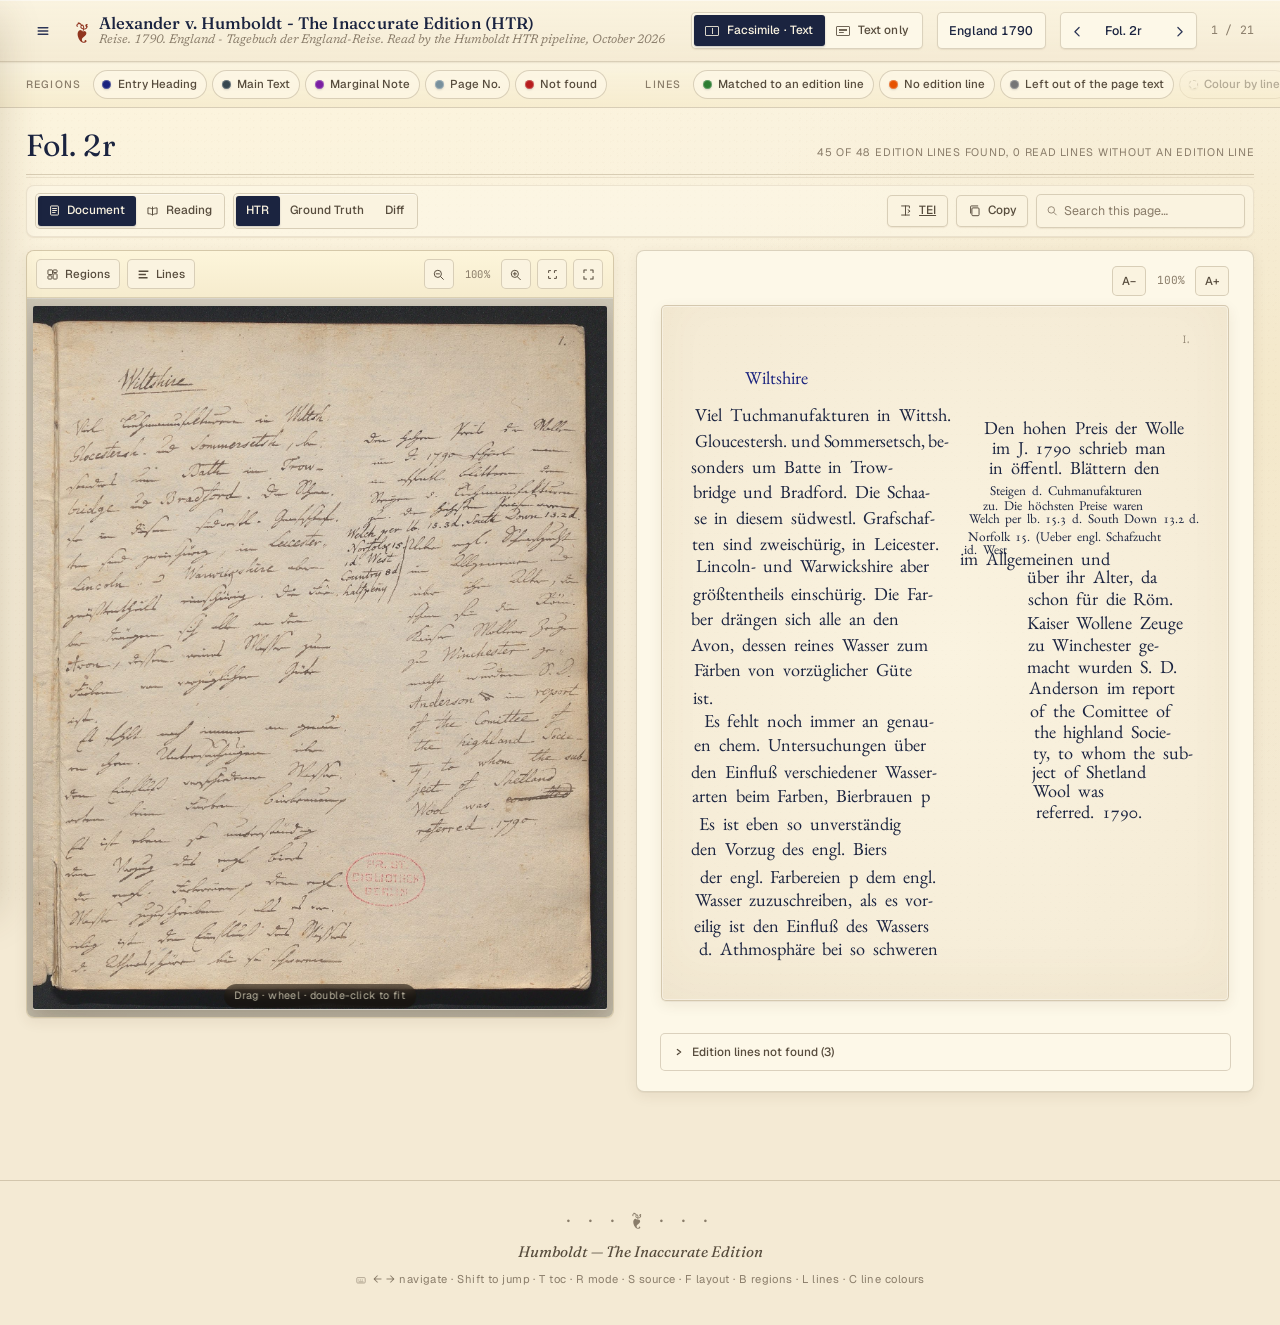
==== commit b50371d6: "Full pipeline: Qwen3-VL-8B among readers and judges, side reading order, learned line filter; joined" ====
--- a/index.html
+++ b/index.html
@@ -64,22 +64,27 @@
     <button type="button" class="toc-close" id="btn-toc-close"
             aria-label="Close table of contents"><svg viewBox="0 0 20 20" width="14" height="14" class="i-close" aria-hidden="true"><path d="M5 5l10 10M15 5L5 15" fill="none" stroke="currentColor" stroke-width="1.8" stroke-linecap="round"/></svg></button>
   </div>
-  <div class="toc-list"><button type="button" class="toc-item" data-jump="0"><span class="toc-num">01</span><span class="toc-main"><span class="toc-label">Fol. 2r</span><span class="toc-preview">Wiltshire</span></span></button><button type="button" class="toc-item" data-jump="1"><span class="toc-num">02</span><span class="toc-main"><span class="toc-label">Fol. 2v</span><span class="toc-preview">chen. Prozessen, die Gährungen für die es keine Messer giebt im Spiel si</span></span></button><button type="button" class="toc-item" data-jump="2"><span class="toc-num">03</span><span class="toc-main"><span class="toc-label">Fol. 3r</span><span class="toc-preview">machte die Schiffarth im Kanale lebhaft, das Contoir der Hause in London</span></span></button><button type="button" class="toc-item" data-jump="3"><span class="toc-num">04</span><span class="toc-main"><span class="toc-label">Fol. 3v</span><span class="toc-preview">eine bloße Abart von S. sylvestris. S. Raths Bot. Abhandl. p 18. Ob aber</span></span></button><button type="button" class="toc-item" data-jump="4"><span class="toc-num">05</span><span class="toc-main"><span class="toc-label">Fol. 4r</span><span class="toc-preview">Erdschichten zu Tage sind, sieht man daß ein Pisolithen und Muschelkalk,</span></span></button><button type="button" class="toc-item" data-jump="5"><span class="toc-num">06</span><span class="toc-main"><span class="toc-label">Fol. 4v</span><span class="toc-preview">das Lich. tartareus, dem völlig ähnlich das ich in Teutschland in Nieder</span></span></button><button type="button" class="toc-item" data-jump="6"><span class="toc-num">07</span><span class="toc-main"><span class="toc-label">Fol. 5r</span><span class="toc-preview">les teintures solides que nos végétaux indigènes communiquent aux laines</span></span></button><button type="button" class="toc-item" data-jump="7"><span class="toc-num">08</span><span class="toc-main"><span class="toc-label">Fol. 5v</span><span class="toc-preview">Ferbers neue Beiträge zur Mineralgesch. I. p 455. Un- sere Unwissenheit</span></span></button><button type="button" class="toc-item" data-jump="8"><span class="toc-num">09</span><span class="toc-main"><span class="toc-label">Fol. 6r</span><span class="toc-preview">sich freuen sahe. Manni Comment. de Florentin. in- uentis c. 20. Wir leb</span></span></button><button type="button" class="toc-item" data-jump="9"><span class="toc-num">10</span><span class="toc-main"><span class="toc-label">Fol. 6v</span><span class="toc-preview">als die aus ostindischem Ma- terialien sei, ist ungegrün- det da auch be</span></span></button><button type="button" class="toc-item" data-jump="10"><span class="toc-num">11</span><span class="toc-main"><span class="toc-label">Fol. 7r</span><span class="toc-preview">11.</span></span></button><button type="button" class="toc-item" data-jump="11"><span class="toc-num">12</span><span class="toc-main"><span class="toc-label">Fol. 7v</span><span class="toc-preview">der Höle heraus. Auf dem Wege von Buxton bis zur Höle fand ich häufig Sa</span></span></button><button type="button" class="toc-item" data-jump="12"><span class="toc-num">13</span><span class="toc-main"><span class="toc-label">Fol. 8r</span><span class="toc-preview">Stoney – Middelton fand ich in großer Menge Arenaria saxatilis, diese se</span></span></button><button type="button" class="toc-item" data-jump="13"><span class="toc-num">14</span><span class="toc-main"><span class="toc-label">Fol. 8v</span><span class="toc-preview">kantigen Bruchstükken, hart sehr schwer zersprengbar, rauh kalt und schw</span></span></button><button type="button" class="toc-item" data-jump="14"><span class="toc-num">15</span><span class="toc-main"><span class="toc-label">Fol. 9r</span><span class="toc-preview">15.</span></span></button><button type="button" class="toc-item" data-jump="15"><span class="toc-num">16</span><span class="toc-main"><span class="toc-label">Fol. 9v</span><span class="toc-preview">Basalt schließen. Bei Halesowen viel Diam- Bäder in Derbyshire</span></span></button><button type="button" class="toc-item" data-jump="16"><span class="toc-num">17</span><span class="toc-main"><span class="toc-label">Fol. 20r</span><span class="toc-preview">Derbyshire Pilckington II p 57 klagt sehr über die nahen Sitten der Einw</span></span></button><button type="button" class="toc-item" data-jump="17"><span class="toc-num">18</span><span class="toc-main"><span class="toc-label">Fol. 28r</span><span class="toc-preview">Alfred. 2.</span></span></button><button type="button" class="toc-item" data-jump="18"><span class="toc-num">19</span><span class="toc-main"><span class="toc-label">Fol. 28v</span><span class="toc-preview">Mineralien 5. 11. 12. 13. 16. Mandelstein 16.</span></span></button><button type="button" class="toc-item" data-jump="19"><span class="toc-num">20</span><span class="toc-main"><span class="toc-label">Fol. 29r</span><span class="toc-preview">U.</span></span></button><button type="button" class="toc-item" data-jump="20"><span class="toc-num">21</span><span class="toc-main"><span class="toc-label">Fol. 29v</span><span class="toc-preview">Flora. Dipsacus fullonum 3. sylvestris 3. laciniatus 3. Hygnum crista ca</span></span></button></div>
+  <div class="toc-list"><button type="button" class="toc-item" data-jump="0"><span class="toc-num">01</span><span class="toc-main"><span class="toc-label">Fol. 2r</span><span class="toc-preview">Wiltshire</span></span></button><button type="button" class="toc-item" data-jump="1"><span class="toc-num">02</span><span class="toc-main"><span class="toc-label">Fol. 2v</span><span class="toc-preview">chen. Prozessen, die Gährungen für die es keine Messer giebt im Spiel si</span></span></button><button type="button" class="toc-item" data-jump="2"><span class="toc-num">03</span><span class="toc-main"><span class="toc-label">Fol. 3r</span><span class="toc-preview">Sommersetskiel</span></span></button><button type="button" class="toc-item" data-jump="3"><span class="toc-num">04</span><span class="toc-main"><span class="toc-label">Fol. 3v</span><span class="toc-preview">eine bloße Abart von S. sylvestris. S. Raths Bot. Abhandl. p 18. Ob aber</span></span></button><button type="button" class="toc-item" data-jump="4"><span class="toc-num">05</span><span class="toc-main"><span class="toc-label">Fol. 4r</span><span class="toc-preview">Erdschichten zu Lage sind, sieht man daß ein Pisolithen und Muschelkalk,</span></span></button><button type="button" class="toc-item" data-jump="5"><span class="toc-num">06</span><span class="toc-main"><span class="toc-label">Fol. 4v</span><span class="toc-preview">das Lich. tartareus, dem völlig ähnlich das ich in Teutschland auf bei u</span></span></button><button type="button" class="toc-item" data-jump="6"><span class="toc-num">07</span><span class="toc-main"><span class="toc-label">Fol. 5r</span><span class="toc-preview">von Lambourney (procédés sur les teintures solides que nos végétaux indi</span></span></button><button type="button" class="toc-item" data-jump="7"><span class="toc-num">08</span><span class="toc-main"><span class="toc-label">Fol. 5v</span><span class="toc-preview">Ferbers neue Beiträge zur Mineralgesch. I. p 455. Un- sere Unwissenheit</span></span></button><button type="button" class="toc-item" data-jump="8"><span class="toc-num">09</span><span class="toc-main"><span class="toc-label">Fol. 6r</span><span class="toc-preview">sich freuen sahe. Manni Comment. de Florentin. in uentis c. 20. Wir lebe</span></span></button><button type="button" class="toc-item" data-jump="9"><span class="toc-num">10</span><span class="toc-main"><span class="toc-label">Fol. 6v</span><span class="toc-preview">als die aus ostindischem Ma- terialien sei, ist ungegrün- det da auch be</span></span></button><button type="button" class="toc-item" data-jump="10"><span class="toc-num">11</span><span class="toc-main"><span class="toc-label">Fol. 7r</span><span class="toc-preview">11.</span></span></button><button type="button" class="toc-item" data-jump="11"><span class="toc-num">12</span><span class="toc-main"><span class="toc-label">Fol. 7v</span><span class="toc-preview">der Höle heraus. Auf dem Wege von Buxton bis zur Höle fand ich häufig Sa</span></span></button><button type="button" class="toc-item" data-jump="12"><span class="toc-num">13</span><span class="toc-main"><span class="toc-label">Fol. 8r</span><span class="toc-preview">Stoney – Middelton fand ich in großer Menge Arenaria saxatilis, diese se</span></span></button><button type="button" class="toc-item" data-jump="13"><span class="toc-num">14</span><span class="toc-main"><span class="toc-label">Fol. 8v</span><span class="toc-preview">kantigen Bruchstükken, hart sehr schwer zersprengbar, rauh kalt und schw</span></span></button><button type="button" class="toc-item" data-jump="14"><span class="toc-num">15</span><span class="toc-main"><span class="toc-label">Fol. 9r</span><span class="toc-preview">15.</span></span></button><button type="button" class="toc-item" data-jump="15"><span class="toc-num">16</span><span class="toc-main"><span class="toc-label">Fol. 9v</span><span class="toc-preview">Basalt schließen. Bei Halesowen viel Diam- thus prolonger! Bäder in Derb</span></span></button><button type="button" class="toc-item" data-jump="16"><span class="toc-num">17</span><span class="toc-main"><span class="toc-label">Fol. 20r</span><span class="toc-preview">Derbyshire Pilckington II p 57 klagt sehr über die nahen Sitten der Einw</span></span></button><button type="button" class="toc-item" data-jump="17"><span class="toc-num">18</span><span class="toc-main"><span class="toc-label">Fol. 28r</span><span class="toc-preview">Alfred. 2.</span></span></button><button type="button" class="toc-item" data-jump="18"><span class="toc-num">19</span><span class="toc-main"><span class="toc-label">Fol. 28v</span><span class="toc-preview">Mineralien 5. 11. 12. 13. 16. Mandelstein 16.</span></span></button><button type="button" class="toc-item" data-jump="19"><span class="toc-num">20</span><span class="toc-main"><span class="toc-label">Fol. 29r</span><span class="toc-preview">U.</span></span></button><button type="button" class="toc-item" data-jump="20"><span class="toc-num">21</span><span class="toc-main"><span class="toc-label">Fol. 29v</span><span class="toc-preview">Flora. Dipsacus fullonum 3. sylvestris 3. laciniatus 3. Hygnum crista ca</span></span></button></div>
 </aside>
 <div class="toc-scrim" id="toc-scrim" aria-hidden="true"></div>
 
-<div class="legend"><div class="legend-inner"><span class="legend-group"><span class="legend-heading">Regions</span><span class="legend-chips"><button type="button" class="chip chip--reg" data-type="entry_heading" data-scope="region" title="Toggle visibility of Entry Heading"><span class="chip-swatch" style="background:#1a237e;"></span><span class="chip-label">Entry Heading</span></button><button type="button" class="chip chip--reg" data-type="main_text" data-scope="region" title="Toggle visibility of Main Text"><span class="chip-swatch" style="background:#37474f;"></span><span class="chip-label">Main Text</span></button><button type="button" class="chip chip--reg" data-type="marginal_note" data-scope="region" title="Toggle visibility of Marginal Note"><span class="chip-swatch" style="background:#7b1fa2;"></span><span class="chip-label">Marginal Note</span></button><button type="button" class="chip chip--reg" data-type="page_number" data-scope="region" title="Toggle visibility of Page No."><span class="chip-swatch" style="background:#78909c;"></span><span class="chip-label">Page No.</span></button><button type="button" class="chip chip--reg" data-type="not_found" data-scope="region" title="Toggle visibility of Not found"><span class="chip-swatch" style="background:#b71c1c;"></span><span class="chip-label">Not found</span></button></span></span><span class="legend-rule" aria-hidden="true"></span><span class="legend-group"><span class="legend-heading">Lines</span><span class="legend-chips"><button type="button" class="chip chip--reg" data-type="matched" data-scope="line" title="Toggle matched to an edition line in the line overlay (L)"><span class="chip-swatch" style="background:#2e7d32;"></span><span class="chip-label">Matched to an edition line</span></button><button type="button" class="chip chip--reg" data-type="extra" data-scope="line" title="Toggle no edition line in the line overlay (L)"><span class="chip-swatch" style="background:#e65100;"></span><span class="chip-label">No edition line</span></button><button type="button" class="chip chip--reg" data-type="low" data-scope="line" title="Toggle left out (low confidence) in the line overlay (L)"><span class="chip-swatch" style="background:#757575;"></span><span class="chip-label">Left out (low confidence)</span></button></span></span></div></div>
+<div class="legend"><div class="legend-inner"><span class="legend-group"><span class="legend-heading">Regions</span><span class="legend-chips"><button type="button" class="chip chip--reg" data-type="entry_heading" data-scope="region" title="Toggle visibility of Entry Heading"><span class="chip-swatch" style="background:#1a237e;"></span><span class="chip-label">Entry Heading</span></button><button type="button" class="chip chip--reg" data-type="main_text" data-scope="region" title="Toggle visibility of Main Text"><span class="chip-swatch" style="background:#37474f;"></span><span class="chip-label">Main Text</span></button><button type="button" class="chip chip--reg" data-type="marginal_note" data-scope="region" title="Toggle visibility of Marginal Note"><span class="chip-swatch" style="background:#7b1fa2;"></span><span class="chip-label">Marginal Note</span></button><button type="button" class="chip chip--reg" data-type="page_number" data-scope="region" title="Toggle visibility of Page No."><span class="chip-swatch" style="background:#78909c;"></span><span class="chip-label">Page No.</span></button><button type="button" class="chip chip--reg" data-type="not_found" data-scope="region" title="Toggle visibility of Not found"><span class="chip-swatch" style="background:#b71c1c;"></span><span class="chip-label">Not found</span></button></span></span><span class="legend-rule" aria-hidden="true"></span><span class="legend-group"><span class="legend-heading">Lines</span><span class="legend-chips"><button type="button" class="chip chip--reg" data-type="matched" data-scope="line" title="Toggle matched to an edition line in the line overlay (L)"><span class="chip-swatch" style="background:#2e7d32;"></span><span class="chip-label">Matched to an edition line</span></button><button type="button" class="chip chip--reg" data-type="extra" data-scope="line" title="Toggle no edition line in the line overlay (L)"><span class="chip-swatch" style="background:#e65100;"></span><span class="chip-label">No edition line</span></button><button type="button" class="chip chip--reg" data-type="low" data-scope="line" title="Toggle left out of the page text in the line overlay (L)"><span class="chip-swatch" style="background:#757575;"></span><span class="chip-label">Left out of the page text</span></button><button type="button" class="chip chip--colour is-off" title="Colour the line overlay line by line, so the pieces of a joined line share one colour (C)"><span class="chip-swatch chip-swatch--multi"></span><span class="chip-label">Colour by line</span></button></span></span></div></div>
 
 <main id="pages-wrap" role="main">
-<article class="page" id="page-0" data-page-idx="0" data-source-mode="gemini" data-has-gt="true">  <header class="page-header">    <div class="page-header-main">      <span class="folio">Fol. 2r</span>          </div>    <div class="page-header-aside">      <span class="meta-info">41 of 48 edition lines found, 0 read lines without an edition line</span>          </div>  </header>    <div class="page-tools">  <div class="trans-toggle" role="tablist"        aria-label="Transcription mode">    <button type="button" data-trans-mode="document"             class="active" role="tab"             title="Document view — mirrors page layout (R)">      <svg viewBox="0 0 20 20" width="13" height="13" class="i-document" aria-hidden="true"><rect x="4" y="3" width="12" height="14" rx="1" fill="none" stroke="currentColor" stroke-width="1.5"/><path d="M7 7h6M7 10h6M7 13h4" fill="none" stroke="currentColor" stroke-width="1.5" stroke-linecap="round"/></svg><span>Document</span></button>    <button type="button" data-trans-mode="reading" role="tab"             title="Linear reading flow (R)">      <svg viewBox="0 0 20 20" width="13" height="13" class="i-reading" aria-hidden="true"><path d="M10 4v13M3 6c3 0 5 .5 7 2V17c-2-1.5-4-2-7-2V6z" fill="none" stroke="currentColor" stroke-width="1.5" stroke-linejoin="round"/><path d="M17 6c-3 0-5 .5-7 2V17c2-1.5 4-2 7-2V6z" fill="none" stroke="currentColor" stroke-width="1.5" stroke-linejoin="round"/></svg><span>Reading</span></button>  </div>    <div class="source-toggle" role="tablist"        aria-label="Transcription source">    <button type="button" data-source-mode="gemini"             class="active" role="tab"             title="HTR transcription (S)">HTR</button>    <button type="button" data-source-mode="gt" role="tab"             title="Ground-truth transcription (S)">      Ground Truth</button>    <button type="button" data-source-mode="diff" role="tab"             title="Diff: HTR vs. Ground Truth (S)">      Diff</button>  </div>  <div class="page-tools-spacer"></div>    <a class="tool-btn tool-btn--tei" href="tei/folio_2r.tei.xml" download title="Download this page as TEI XML"><svg viewBox="0 0 20 20" width="13" height="13" class="i-tei" aria-hidden="true"><path d="M4 3h12v3M4 17h12M10 3v14" fill="none" stroke="currentColor" stroke-width="1.5" stroke-linecap="round"/><path d="M14 9l3 2-3 2" fill="none" stroke="currentColor" stroke-width="1.5" stroke-linecap="round" stroke-linejoin="round"/></svg><span class="tool-label">TEI</span></a>  <button type="button" class="tool-btn tool-btn--copy"           data-copy="=== Wiltshire ===
+<article class="page" id="page-0" data-page-idx="0" data-source-mode="gemini" data-has-gt="true">  <header class="page-header">    <div class="page-header-main">      <span class="folio">Fol. 2r</span>          </div>    <div class="page-header-aside">      <span class="meta-info">45 of 48 edition lines found, 0 read lines without an edition line</span>          </div>  </header>    <div class="page-tools">  <div class="trans-toggle" role="tablist"        aria-label="Transcription mode">    <button type="button" data-trans-mode="document"             class="active" role="tab"             title="Document view — mirrors page layout (R)">      <svg viewBox="0 0 20 20" width="13" height="13" class="i-document" aria-hidden="true"><rect x="4" y="3" width="12" height="14" rx="1" fill="none" stroke="currentColor" stroke-width="1.5"/><path d="M7 7h6M7 10h6M7 13h4" fill="none" stroke="currentColor" stroke-width="1.5" stroke-linecap="round"/></svg><span>Document</span></button>    <button type="button" data-trans-mode="reading" role="tab"             title="Linear reading flow (R)">      <svg viewBox="0 0 20 20" width="13" height="13" class="i-reading" aria-hidden="true"><path d="M10 4v13M3 6c3 0 5 .5 7 2V17c-2-1.5-4-2-7-2V6z" fill="none" stroke="currentColor" stroke-width="1.5" stroke-linejoin="round"/><path d="M17 6c-3 0-5 .5-7 2V17c2-1.5 4-2 7-2V6z" fill="none" stroke="currentColor" stroke-width="1.5" stroke-linejoin="round"/></svg><span>Reading</span></button>  </div>    <div class="source-toggle" role="tablist"        aria-label="Transcription source">    <button type="button" data-source-mode="gemini"             class="active" role="tab"             title="HTR transcription (S)">HTR</button>    <button type="button" data-source-mode="gt" role="tab"             title="Ground-truth transcription (S)">      Ground Truth</button>    <button type="button" data-source-mode="diff" role="tab"             title="Diff: HTR vs. Ground Truth (S)">      Diff</button>  </div>  <div class="page-tools-spacer"></div>    <a class="tool-btn tool-btn--tei" href="tei/folio_2r.tei.xml" download title="Download this page as TEI XML"><svg viewBox="0 0 20 20" width="13" height="13" class="i-tei" aria-hidden="true"><path d="M4 3h12v3M4 17h12M10 3v14" fill="none" stroke="currentColor" stroke-width="1.5" stroke-linecap="round"/><path d="M14 9l3 2-3 2" fill="none" stroke="currentColor" stroke-width="1.5" stroke-linecap="round" stroke-linejoin="round"/></svg><span class="tool-label">TEI</span></a>  <button type="button" class="tool-btn tool-btn--copy"           data-copy="[page_number] 1.
+
+
+=== Wiltshire ===
 
 
 Viel Tuchmanufakturen in Wittsh.
 Gloucestersh. und Sommersetsch, be-
 sonders um Batte in Trow-
+bridge und Bradford. Die Schaa-
 se in diesem südwestl. Grafschaf-
-ten sind zweischülig, in Leicester-
-größtentheils einschürig. Die For-
+ten sind zweischürig, in Leicester.
+Lincoln- und Warwickshire aber
+größtentheils einschürig. Die Far-
 ber drängen sich alle an den
 Avon, dessen reines Wasser zum
 Färben von vorzüglicher Güte
@@ -89,7 +94,7 @@
 den Einfluß verschiedener Wasser-
 arten beim Farben, Bierbrauen p
 Es ist eben so unverständig
-den Vorgang des engl. Biers
+den Vorzug des engl. Biers
 der engl. Farbereien p dem engl.
 Wasser zuzuschreiben, als es vor-
 eilig ist den Einfluß des Wassers
@@ -99,10 +104,10 @@
 im J. 1790 schrieb man
 in öffentl. Blättern den
 
-Steigen d. Cuhmufakturen
+Steigen d. Cuhmanufakturen
 zu. Die höchsten Preise waren
 Welch per lb. 15.3 d. South Down 13.2 d.
-Norfolk 15. (Ueber engl. Schaafzucht
+Norfolk 15. (Ueber engl. Schafzucht
 id. West
 
 im Allgemeinen und
@@ -113,107 +118,357 @@
 zu Winchester ge-
 
 macht wurden S. D.
+Anderson im report
 of the Comittee of
-the Highland Socie-
+the highland Socie-
 ty, to whom the sub-
 ject of Shetland
 Wool was
-referred. 1790."           title="Copy plain text of this page">    <svg viewBox="0 0 20 20" width="13" height="13" class="i-copy" aria-hidden="true"><rect x="6" y="6" width="11" height="12" rx="1.5" fill="none" stroke="currentColor" stroke-width="1.5"/><path d="M4 14V4a1 1 0 011-1h10" fill="none" stroke="currentColor" stroke-width="1.5" stroke-linecap="round"/></svg><span class="tool-label">Copy</span></button>  <div class="search-wrap">    <svg viewBox="0 0 20 20" width="13" height="13" class="i-search" aria-hidden="true"><circle cx="9" cy="9" r="5.5" fill="none" stroke="currentColor" stroke-width="1.5"/><path d="m13.5 13.5 4 4" fill="none" stroke="currentColor" stroke-width="1.5" stroke-linecap="round"/></svg>    <input type="search" class="search-input"            placeholder="Search this page…"            aria-label="Search in this page">  </div></div>  <div class="diff-metrics" role="status" aria-live="polite"><span class="diff-metrics-title">Against the edition (lines matched as in the HTR living benchmark)</span><span class="dm-pill"><span class="dm-k">CER on lines found</span><span class="dm-v">4.5 %</span></span><span class="dm-pill"><span class="dm-k">CER with missing lines</span><span class="dm-v">14.1 %</span></span><span class="dm-pill dm-pill--muted"><span class="dm-k">edition lines found</span><span class="dm-v">41 of 48</span></span></div>  <div class="page-cols">    <div class="facs-panel">  <div class="facs-toolbar">    <button type="button" class="facs-tool facs-tool--overlay"             title="Toggle region overlay (B)">      <svg viewBox="0 0 20 20" width="13" height="13" class="i-boxes" aria-hidden="true"><rect x="3" y="3" width="7" height="7" rx="1" fill="none" stroke="currentColor" stroke-width="1.5"/><rect x="11" y="3" width="6" height="4" rx="1" fill="none" stroke="currentColor" stroke-width="1.5"/><rect x="11" y="9" width="6" height="8" rx="1" fill="none" stroke="currentColor" stroke-width="1.5"/><rect x="3" y="12" width="6" height="5" rx="1" fill="none" stroke="currentColor" stroke-width="1.5"/></svg><span>Regions</span></button>    <button type="button" class="facs-tool facs-tool--lines" title="Toggle line overlay (L)"><svg width="13" height="13" viewBox="0 0 16 16" fill="none" stroke="currentColor" stroke-width="1.6" aria-hidden="true"><path d="M2 4h12M2 8h9M2 12h11"/></svg><span>Lines</span></button><div class="facs-toolbar-spacer"></div>    <button type="button" class="facs-tool facs-tool--zout"             title="Zoom out" aria-label="Zoom out">      <svg viewBox="0 0 20 20" width="13" height="13" class="i-zoom-out" aria-hidden="true"><circle cx="9" cy="9" r="5.5" fill="none" stroke="currentColor" stroke-width="1.5"/><path d="M6.5 9h5m2 4.5 4 4" fill="none" stroke="currentColor" stroke-width="1.5" stroke-linecap="round"/></svg></button>    <span class="facs-zoom-readout" data-readout="zoom">100%</span>    <button type="button" class="facs-tool facs-tool--zin"             title="Zoom in" aria-label="Zoom in">      <svg viewBox="0 0 20 20" width="13" height="13" class="i-zoom-in" aria-hidden="true"><circle cx="9" cy="9" r="5.5" fill="none" stroke="currentColor" stroke-width="1.5"/><path d="M6.5 9h5M9 6.5v5m4.5 2.5 4 4" fill="none" stroke="currentColor" stroke-width="1.5" stroke-linecap="round"/></svg></button>    <button type="button" class="facs-tool facs-tool--zreset"             title="Fit to frame">      <svg viewBox="0 0 20 20" width="13" height="13" class="i-fit" aria-hidden="true"><path d="M4 7V4h3M16 4h-3v3M4 13v3h3M13 16h3v-3" fill="none" stroke="currentColor" stroke-width="1.5" stroke-linecap="round" stroke-linejoin="round"/></svg></button>    <button type="button" class="facs-tool facs-tool--fullscreen"             title="Toggle fullscreen" aria-label="Toggle fullscreen">      <svg viewBox="0 0 20 20" width="13" height="13" class="i-fullscreen" aria-hidden="true"><path d="M3 7V3h4M17 7V3h-4M3 13v4h4M17 13v4h-4" fill="none" stroke="currentColor" stroke-width="1.6" stroke-linecap="round" stroke-linejoin="round"/></svg></button>  </div>  <div class="facs-stage">    <div class="facs-frame" data-zoom="1">      <div class="facs-canvas" style="--page-aspect:0.8155;"><img src="facsimiles/H0017682_2r.jpg" alt="Fol. 2r" loading="lazy" class="facs-img" draggable="false"><div class="region-overlay is-hidden"><div class="ov-box" style="top:8.08%;left:14.19%;width:14.72%;height:4.52%;--ov-color:#1a237e;" data-region-idx="0" data-region-type="entry_heading" tabindex="0"><span class="ov-label">Entry Heading</span></div><div class="ov-box" style="top:13.20%;left:4.81%;width:57.48%;height:84.98%;--ov-color:#37474f;" data-region-idx="1" data-region-type="main_text" tabindex="0"><span class="ov-label">Main Text</span></div><div class="ov-box" style="top:15.42%;left:56.81%;width:38.38%;height:10.38%;--ov-color:#37474f;" data-region-idx="2" data-region-type="main_text" tabindex="0"><span class="ov-label">Main Text</span></div><div class="ov-box" style="top:24.42%;left:53.28%;width:42.12%;height:12.83%;--ov-color:#37474f;" data-region-idx="3" data-region-type="main_text" tabindex="0"><span class="ov-label">Main Text</span></div><div class="ov-box" style="top:34.42%;left:52.58%;width:41.44%;height:7.78%;--ov-color:#37474f;" data-region-idx="4" data-region-type="main_text" tabindex="0"><span class="ov-label">Main Text</span></div><div class="ov-box" style="top:37.00%;left:64.19%;width:31.06%;height:14.80%;--ov-color:#37474f;" data-region-idx="5" data-region-type="main_text" tabindex="0"><span class="ov-label">Main Text</span></div><div class="ov-box" style="top:50.20%;left:64.19%;width:31.76%;height:26.22%;--ov-color:#37474f;" data-region-idx="6" data-region-type="main_text" tabindex="0"><span class="ov-label">Main Text</span></div></div><svg class="line-overlay" viewBox="0 0 3262 4000" preserveAspectRatio="none"><g class="ln-g ln--matched" data-ln="s000"><title>Matched to an edition line
-HTR: Wiltshire
-Edition: Wiltshire</title><polygon points="477,462 477,488 917,463 917,447 908,355 830,357 788,327 787,327 783,327 782,327 780,327 730,347 693,323 690,323 688,323 687,323 533,337 530,337 473,360 477,462"/></g><g class="ln-g ln--matched" data-ln="s001"><title>Matched to an edition line
-HTR: Viel Tuchmanufakturen in Wittsh.
-Edition: Viel Tuchmanufakturen in Wiltsh.</title><polygon points="190,713 190,740 415,728 417,728 457,713 497,728 500,728 502,728 623,723 627,723 697,695 803,717 807,717 808,717 877,688 907,700 908,700 910,700 913,700 915,700 937,687 1070,690 1073,690 1267,673 1327,693 1328,693 1332,693 1333,693 1402,667 1587,660 1618,675 1620,675 1622,675 1625,675 1648,663 1688,677 1693,643 1685,528 1515,535 1513,535 1512,535 1478,557 1452,557 1448,557 1447,557 1445,557 1392,603 1227,608 1113,553 1112,553 1068,553 1067,553 897,560 895,560 783,610 760,593 757,593 755,593 753,593 750,593 748,593 720,610 648,597 647,597 643,597 642,597 642,600 607,635 477,637 427,603 423,603 422,603 420,603 417,603 343,627 297,610 295,610 293,610 290,610 235,642 187,642 190,713"/></g><g class="ln-g ln--matched" data-ln="s002"><title>Matched to an edition line
-HTR: Gloucestersh. und Sommersetsch, be-
-Edition: Glocestersh. und Sommersetsh., be-</title><polygon points="190,875 190,902 393,895 395,895 490,870 520,880 522,880 523,880 527,880 528,880 547,863 575,877 577,877 580,877 582,877 583,877 617,853 637,862 640,862 642,862 817,842 883,853 887,853 1040,827 1135,842 1138,842 1140,842 1218,813 1312,810 1348,833 1352,833 1353,833 1355,833 1475,827 1478,827 1522,803 1562,822 1565,822 1567,822 1668,815 1668,783 1662,740 1480,748 1435,723 1433,723 1358,717 1355,717 1127,740 1125,740 1122,740 1083,767 1015,757 1013,757 877,783 797,755 795,755 793,755 790,755 788,755 720,800 613,803 537,770 535,770 533,770 413,777 410,777 408,777 353,822 282,823 240,810 237,810 235,810 233,810 187,827 190,875"/></g><g class="ln-g ln--matched" data-ln="s003"><title>Matched to an edition line
-HTR: sonders um Batte in Trow-
-Edition: sonders um Bath in Trow-</title><polygon points="170,1035 170,1060 470,1040 473,1040 550,1013 643,1027 647,1027 750,1017 753,1017 802,990 953,982 997,993 1000,993 1002,993 1003,993 1007,993 1035,975 1088,988 1092,988 1093,988 1095,988 1153,967 1200,983 1202,983 1205,983 1207,983 1208,983 1238,967 1272,970 1273,970 1275,970 1335,950 1527,947 1562,957 1565,957 1567,957 1568,957 1572,957 1588,942 1622,953 1625,953 1627,953 1628,953 1678,930 1678,917 1672,848 1628,828 1627,828 1625,828 1448,842 1447,842 1445,842 1400,870 1275,902 1185,897 1127,867 1125,867 1122,867 897,882 895,882 893,882 807,940 540,960 468,930 467,930 463,930 462,930 460,930 423,957 360,947 357,947 355,947 288,980 167,987 170,1035"/></g><g class="ln-g ln--low" data-ln="s004"><title>Left out (low confidence)
-HTR: bridge und Bradford. Die Schaa-</title><polygon points="177,1175 180,1200 475,1183 477,1183 553,1160 588,1175 590,1175 593,1175 595,1175 660,1142 753,1148 755,1148 757,1148 793,1135 833,1162 835,1162 837,1162 840,1162 933,1155 935,1155 1027,1117 1187,1110 1320,1123 1322,1123 1325,1123 1435,1095 1520,1120 1522,1120 1525,1120 1527,1120 1528,1120 1568,1095 1727,1082 1727,1060 1722,1002 1673,983 1672,983 1668,983 1487,995 1485,995 1482,995 1447,1017 1340,1003 1338,1003 1335,1003 1262,1035 1153,1040 1128,1023 1127,1023 1125,1023 1122,1023 1120,1023 1035,1053 997,1050 995,1050 993,1050 990,1050 962,1070 850,1063 790,1037 788,1037 787,1037 783,1037 602,1102 173,1123 177,1175"/></g><g class="ln-g ln--low" data-ln="s005"><title>Left out (low confidence)
-HTR: Lincoln und Warwickshire aber</title><polygon points="193,1610 195,1640 533,1615 535,1615 537,1615 570,1593 603,1608 607,1608 608,1608 610,1608 757,1570 1122,1570 1122,1568 1172,1563 1173,1563 1235,1533 1312,1550 1313,1550 1315,1550 1378,1520 1695,1508 1695,1483 1688,1437 1373,1460 1312,1437 1308,1437 1307,1437 1075,1487 1017,1488 977,1463 975,1463 973,1463 970,1463 840,1475 837,1475 835,1475 835,1477 817,1490 755,1482 753,1482 750,1482 627,1517 497,1502 495,1502 493,1502 403,1537 302,1517 300,1517 297,1517 295,1517 250,1548 210,1535 208,1535 207,1535 203,1535 187,1543 193,1610"/></g><g class="ln-g ln--matched" data-ln="s006"><title>Matched to an edition line
-HTR: Den hohen Preis der Wolle
-Edition: Den hohen Preis der Wolle</title><polygon points="1858,775 1860,810 1947,787 2005,802 2007,802 2008,802 2165,793 2167,793 2212,768 2263,777 2265,777 2267,777 2317,760 2378,780 2380,780 2383,780 2385,780 2387,780 2420,750 2485,737 3085,720 3085,702 3080,647 2967,617 2965,617 2963,617 2860,623 2858,623 2857,623 2805,655 2730,640 2727,640 2725,640 2650,673 2565,642 2563,642 2560,642 2453,647 2385,650 2383,650 2380,650 2333,690 2190,670 2187,670 2185,670 2105,707 1958,710 1928,700 1927,700 1925,700 1922,700 1853,717 1858,775"/></g><g class="ln-g ln--matched" data-ln="s007"><title>Matched to an edition line
-HTR: in öffentl. Blättern den
-Edition: in öffentl. Blättern dem</title><polygon points="1887,1000 1887,1030 1982,1030 1982,1028 1985,1028 2018,1013 2177,1020 2178,1020 2180,1020 2183,1020 2183,1017 2197,1007 2317,1013 2318,1013 2477,983 2593,997 2597,997 2598,997 2645,977 2700,987 2703,987 2705,987 2733,975 2760,993 2763,993 2765,993 2767,993 2770,993 2870,967 3053,967 3053,940 3050,895 3023,887 3020,887 3018,887 3017,887 2972,900 2917,880 2913,880 2912,880 2910,880 2907,880 2907,882 2878,910 2758,920 2705,920 2658,893 2657,893 2653,893 2520,897 2518,897 2517,897 2517,900 2513,900 2503,913 2470,900 2467,900 2465,900 2463,900 2460,900 2437,922 2403,922 2385,908 2385,907 2383,907 2380,907 2378,907 2312,920 2172,913 2168,913 2167,913 2165,913 2113,950 1885,953 1887,1000"/></g><g class="ln-g ln--matched" data-ln="s008"><title>Matched to an edition line
-HTR: Steigen d. Cuhmufakturen
-Edition: Steigen d. Tuchmanufakturen</title><polygon points="1892,1110 1892,1123 2098,1128 2100,1128 2102,1128 2173,1107 2212,1120 2213,1120 2217,1120 2218,1120 2277,1097 2427,1103 2430,1103 2497,1088 2512,1102 2512,1103 2513,1103 2517,1103 2518,1103 2520,1103 2560,1083 2657,1082 2705,1082 2720,1097 2720,1100 2723,1100 2725,1100 2727,1100 2730,1100 2732,1100 2765,1080 2843,1097 2845,1097 2985,1080 3107,1087 3112,1063 3107,1017 3013,1020 2945,977 2943,977 2940,977 2938,977 2777,982 2773,982 2772,982 2772,983 2753,1000 2727,983 2725,983 2723,983 2720,983 2718,983 2717,983 2663,1023 2607,1015 2577,990 2573,990 2572,990 2570,990 2447,995 2445,995 2338,1048 2270,1037 2267,1037 2265,1037 2263,1037 2247,1053 2062,1060 2032,1037 2028,1037 2027,1037 1955,1035 1953,1035 1952,1035 1887,1063 1892,1110"/></g><g class="ln-g ln--matched" data-ln="s009"><title>Matched to an edition line
-HTR: zu. Die höchsten Preise waren
-Edition: zu. Die höchsten Preise waren</title><polygon points="1852,1210 1852,1223 1915,1240 1918,1240 1920,1240 2040,1207 2072,1220 2073,1220 2075,1220 2078,1220 2122,1195 2190,1193 2240,1217 2243,1217 2245,1217 2313,1202 2393,1207 2397,1207 2398,1207 2400,1207 2447,1173 2650,1162 2700,1187 2703,1187 2705,1187 2783,1180 2785,1180 2843,1150 2920,1170 2923,1170 2925,1170 2927,1170 2930,1170 2930,1168 2940,1160 3063,1162 3065,1162 3067,1162 3070,1162 3093,1147 3093,1142 3090,1095 2920,1107 2858,1097 2857,1097 2790,1110 2772,1095 2772,1093 2770,1093 2767,1093 2693,1077 2692,1077 2638,1082 2637,1082 2580,1113 2532,1090 2530,1090 2527,1090 2332,1102 2330,1102 2220,1148 2145,1120 2142,1120 2140,1120 2138,1120 1985,1168 1948,1160 1947,1160 1945,1160 1942,1160 1940,1160 1925,1175 1847,1175 1852,1210"/></g><g class="ln-g ln--matched" data-ln="s010"><title>Matched to an edition line
-HTR: Norfolk 15. (Ueber engl. Schaafzucht
-Edition: Ueber engl. Schaafzucht</title><polygon points="2000,1288 1978,1293 1955,1295 1945,1297 1908,1322 1875,1310 1873,1310 1872,1310 1868,1310 1867,1310 1842,1330 1825,1323 1822,1323 1820,1323 1818,1323 1815,1323 1815,1327 1800,1342 1758,1342 1762,1387 1762,1413 1822,1423 1825,1423 1827,1423 1862,1407 1972,1403 1995,1423 1998,1423 2000,1423 2002,1423 2005,1423 2098,1395 2267,1410 2270,1410 2337,1395 2378,1410 2380,1410 2383,1410 2480,1403 2483,1403 2485,1403 2523,1370 2658,1367 2750,1390 2752,1390 2753,1390 2887,1373 2958,1380 2960,1380 2963,1380 3037,1347 3097,1348 3098,1323 3092,1253 3045,1233 3043,1233 3040,1233 3038,1233 3037,1233 2983,1277 2917,1277 2887,1255 2885,1255 2883,1255 2817,1243 2813,1243 2812,1243 2785,1255 2773,1243 2772,1243 2770,1243 2767,1243 2585,1253 2538,1262 2537,1262 2533,1262 2533,1263 2497,1303 2323,1310 2280,1290 2278,1290 2277,1290 2273,1290 2247,1303 2225,1288 2223,1288 2220,1288 2218,1288 2217,1288 2167,1310 2140,1287 2140,1283 2138,1283 2135,1283 2133,1283 2132,1283 2068,1315 2013,1287 2000,1288"/></g><g class="ln-g ln--matched" data-ln="s011"><title>Matched to an edition line
-HTR: id. West
-Edition: 1d. West</title><polygon points="1742,1477 1742,1490 2055,1467 2055,1443 2047,1393 2005,1403 1987,1390 1985,1390 1982,1390 1980,1390 1908,1397 1907,1397 1905,1397 1905,1400 1878,1427 1738,1435 1742,1477"/></g><g class="ln-g ln--matched" data-ln="s012"><title>Matched to an edition line
-HTR: im Allgemeinen und
-Edition: im Allgemeinen und</title><polygon points="1720,1580 2265,1520 2265,1503 2258,1462 2148,1470 2093,1448 2092,1448 2088,1448 2042,1453 2040,1453 2038,1453 2038,1455 2007,1482 1975,1475 1973,1475 1972,1475 1948,1487 1907,1467 1905,1467 1902,1467 1900,1467 1845,1490 1808,1475 1807,1475 1805,1475 1802,1475 1735,1508 1715,1500 1718,1553 1720,1580"/><polygon points="2343,1477 2343,1502 2423,1523 2425,1523 2427,1523 2533,1502 2617,1507 2618,1507 2620,1507 2672,1487 2720,1507 2723,1507 2725,1507 2727,1507 2778,1480 2838,1488 2840,1488 2843,1488 2880,1473 3067,1473 3067,1433 3063,1383 3037,1377 3033,1377 3032,1377 3030,1377 3027,1377 3027,1380 2993,1410 2892,1402 2890,1402 2887,1402 2885,1402 2867,1417 2738,1423 2703,1410 2700,1410 2698,1410 2697,1410 2632,1430 2565,1427 2537,1400 2533,1400 2532,1400 2530,1400 2338,1413 2343,1477"/></g><g class="ln-g ln--matched" data-ln="s014"><title>Matched to an edition line
-HTR: ber drängen sich alle an den
-Edition: ber drängen sich alle an den</title><polygon points="167,1928 168,1957 268,1953 270,1953 360,1923 397,1947 400,1947 402,1947 403,1947 562,1933 563,1933 567,1933 567,1930 597,1903 660,1910 662,1910 663,1910 667,1910 687,1893 767,1887 800,1910 802,1910 803,1910 807,1910 883,1903 887,1903 987,1857 1205,1840 1248,1850 1252,1850 1253,1850 1255,1850 1258,1850 1280,1830 1373,1823 1393,1837 1395,1837 1398,1837 1400,1837 1467,1827 1568,1842 1572,1842 1573,1842 1607,1823 1605,1790 1598,1760 1347,1777 1168,1750 1167,1750 920,1773 917,1773 915,1773 915,1775 888,1800 823,1795 822,1795 820,1795 747,1835 603,1833 602,1833 448,1862 260,1833 257,1833 255,1833 160,1877 167,1928"/></g><g class="ln-g ln--matched" data-ln="s015"><title>Matched to an edition line
-HTR: Avon, dessen reines Wasser zum
-Edition: Avon, dessen reines Wasser zum</title><polygon points="170,2103 282,2095 283,2095 287,2095 315,2073 450,2080 453,2080 455,2080 527,2053 617,2063 620,2063 690,2057 693,2057 695,2057 695,2055 720,2035 768,2048 770,2048 773,2048 775,2048 777,2048 815,2027 882,2030 883,2030 967,2013 1010,2027 1013,2027 1015,2027 1017,2027 1020,2027 1053,2002 1108,1997 1108,1977 1100,1895 1043,1900 1042,1900 1040,1900 973,1948 890,1935 888,1935 887,1935 883,1935 853,1962 777,1967 720,1930 717,1930 715,1930 713,1930 575,1950 573,1950 495,1995 335,1995 270,1973 268,1973 267,1973 223,1980 222,1980 220,1980 182,2013 163,2007 168,2067 170,2103"/><polygon points="1180,1953 1180,1977 1260,1977 1295,2007 1298,2007 1300,2007 1302,2007 1398,1987 1440,2002 1442,2002 1445,2002 1527,2000 1528,2000 1568,1980 1675,1983 1678,1983 1680,1983 1708,1967 1708,1937 1705,1895 1500,1890 1408,1848 1407,1848 1405,1848 1402,1848 1362,1863 1340,1848 1338,1848 1335,1848 1333,1848 1175,1863 1180,1953"/></g><g class="ln-g ln--matched" data-ln="s017"><title>Matched to an edition line
-HTR: Färben von vorzüglicher Güte
-Edition: Färben von vorzüglicher Güte</title><polygon points="183,2215 183,2235 287,2228 322,2242 323,2242 327,2242 403,2227 473,2235 475,2235 477,2235 557,2203 670,2210 673,2210 675,2210 728,2188 797,2210 800,2210 802,2210 908,2200 910,2200 913,2200 937,2182 968,2195 970,2195 973,2195 1175,2160 1253,2163 1255,2163 1258,2163 1260,2163 1293,2135 1360,2133 1388,2155 1392,2155 1393,2155 1395,2155 1398,2155 1440,2137 1478,2148 1480,2148 1482,2148 1485,2148 1562,2110 1653,2103 1653,2080 1645,1993 1475,2007 1280,2050 1225,2030 1222,2030 1220,2030 1112,2040 1108,2040 1107,2040 1008,2102 910,2108 848,2082 847,2082 843,2082 842,2082 773,2113 682,2117 680,2117 677,2117 677,2120 675,2120 667,2130 627,2123 623,2123 622,2123 593,2140 377,2157 297,2122 295,2122 293,2122 290,2122 288,2122 220,2170 180,2173 183,2215"/></g><g class="ln-g ln--matched" data-ln="s018"><title>Matched to an edition line
-HTR: Es fehlt noch immer an genau-
-Edition: Es fehlt noch immer an genau-</title><polygon points="1785,2347 1547,2368 1512,2347 1508,2347 1507,2347 1505,2347 1502,2347 1448,2373 1368,2360 1367,2360 1365,2360 1320,2377 1268,2368 1267,2368 1092,2393 1013,2362 1010,2362 1008,2362 1007,2362 975,2370 950,2355 948,2355 947,2355 943,2355 880,2357 877,2357 875,2357 815,2407 755,2393 753,2393 668,2410 620,2373 617,2373 615,2373 613,2373 293,2388 290,2388 250,2410 240,2402 240,2473 242,2522 448,2513 450,2513 535,2488 557,2497 560,2497 562,2497 563,2497 667,2460 787,2457 810,2473 813,2473 815,2473 817,2473 820,2473 870,2448 1267,2443 1268,2443 1272,2443 1292,2428 1375,2430 1407,2455 1408,2455 1412,2455 1455,2460 1458,2460 1792,2413 1792,2402 1785,2347"/></g><g class="ln-g ln--matched" data-ln="s019"><title>Matched to an edition line
-HTR: en chem. Untersuchungen über
-Edition: en chem. Untersuchungen über</title><polygon points="187,2635 187,2663 528,2650 530,2650 533,2650 588,2617 622,2623 623,2623 627,2623 628,2623 667,2595 753,2593 770,2603 773,2603 775,2603 777,2603 853,2588 1007,2623 1008,2623 1115,2617 1118,2617 1220,2567 1248,2575 1252,2575 1253,2575 1255,2575 1258,2575 1272,2562 1525,2548 1627,2567 1628,2567 1632,2567 1680,2543 1680,2527 1672,2460 1515,2467 1513,2467 1422,2507 1322,2490 1320,2490 1318,2490 1235,2522 1178,2510 1175,2510 1173,2510 1155,2520 1138,2507 1135,2507 1133,2507 1132,2507 1128,2507 1083,2527 1063,2510 1062,2510 1060,2510 1057,2510 995,2523 962,2500 960,2500 957,2500 955,2500 810,2507 808,2507 807,2507 748,2542 733,2533 730,2533 728,2533 727,2533 723,2533 688,2555 677,2547 675,2547 673,2547 670,2547 668,2547 667,2547 653,2557 502,2557 500,2557 497,2557 442,2570 387,2557 383,2557 382,2557 380,2557 337,2580 182,2587 187,2635"/></g><g class="ln-g ln--matched" data-ln="s020"><title>Matched to an edition line
-HTR: den Einfluß verschiedener Wasser-
-Edition: den Einfluß verschiedener Wasser-</title><polygon points="168,2790 170,2823 247,2810 333,2813 335,2813 337,2813 393,2790 580,2793 582,2793 583,2793 587,2793 622,2773 735,2773 737,2773 835,2753 962,2762 963,2762 967,2762 1020,2737 1040,2743 1042,2743 1043,2743 1047,2743 1048,2743 1067,2728 1292,2707 1482,2693 1560,2713 1562,2713 1565,2713 1567,2713 1647,2693 1672,2703 1673,2703 1675,2703 1782,2695 1782,2668 1773,2570 1735,2560 1733,2560 1732,2560 1728,2560 1640,2583 1613,2570 1612,2570 1608,2570 1455,2582 1453,2582 1345,2642 1165,2622 1162,2622 1160,2622 1098,2647 1013,2643 1010,2643 1008,2643 1007,2643 962,2675 827,2683 695,2643 693,2643 690,2643 688,2643 607,2663 533,2660 530,2660 528,2660 415,2720 162,2723 168,2790"/></g><g class="ln-g ln--matched" data-ln="s021"><title>Matched to an edition line
-HTR: arten beim Farben, Bierbrauen p
-Edition: arten beim Färben, Bierbrauung</title><polygon points="173,2933 177,2970 250,2948 275,2957 277,2957 280,2957 367,2937 402,2948 403,2948 407,2948 408,2948 480,2927 633,2927 635,2927 637,2927 640,2927 653,2915 720,2917 722,2917 723,2917 757,2900 800,2903 802,2877 797,2850 570,2855 568,2855 520,2877 270,2888 268,2888 267,2888 247,2902 168,2895 173,2933"/><polygon points="837,2870 837,2877 880,2888 882,2888 883,2888 887,2888 903,2875 1155,2875 1158,2875 1160,2875 1207,2860 1387,2863 1388,2863 1573,2842 1598,2853 1600,2853 1602,2853 1712,2848 1800,2830 1800,2810 1793,2775 1658,2787 1598,2768 1595,2768 1593,2768 1592,2768 1560,2787 1432,2795 1340,2795 1300,2777 1298,2777 1295,2777 1293,2777 1292,2777 1248,2807 1225,2793 1222,2793 1220,2793 1050,2815 1022,2790 1020,2790 1017,2790 975,2790 973,2790 833,2808 837,2870"/></g><g class="ln-g ln--matched" data-ln="s022"><title>Matched to an edition line
-HTR: im J. 1790 schrieb man
-Edition: im J. 1790 schrieb man</title><polygon points="1902,895 1902,922 2000,917 2002,917 2068,888 2173,883 2210,895 2212,895 2213,895 2217,895 2250,882 2312,900 2313,900 2317,900 2318,900 2393,870 2503,888 2505,888 2598,882 2600,882 2657,855 2698,873 2700,873 2703,873 2705,873 2707,873 2740,850 2843,860 2845,860 2847,860 2885,843 3050,847 3052,822 3047,788 2990,777 2987,777 2798,800 2730,775 2727,775 2725,775 2723,775 2632,803 2585,783 2583,783 2580,783 2578,783 2577,783 2553,797 2537,788 2533,788 2532,788 2530,788 2527,788 2490,817 2160,808 2158,808 2155,808 2035,847 2018,835 2015,835 2013,835 2012,835 2008,835 2007,835 1987,850 1898,853 1902,895"/></g><g class="ln-g ln--matched" data-ln="s023"><title>Matched to an edition line
-HTR: Welch per lb. 15.3 d. South Down 13.2 d.
-Edition: Welch per lb. 1s. 3d. South Down 1s. 2d.</title><polygon points="1767,1328 1948,1320 1952,1320 1953,1320 1953,1317 1975,1300 2075,1307 2078,1307 2198,1280 2283,1290 2285,1290 2510,1253 2665,1260 2667,1260 2670,1260 2672,1260 2707,1237 2823,1240 2825,1240 2827,1240 2905,1220 3107,1222 3110,1197 3103,1148 2952,1147 2950,1147 2947,1147 2890,1163 2793,1153 2792,1153 2790,1153 2787,1153 2753,1177 2718,1162 2717,1162 2713,1162 2672,1170 2633,1153 2632,1153 2630,1153 2420,1170 2418,1170 2417,1170 2363,1210 2273,1197 2272,1197 2270,1197 2267,1197 2250,1210 2187,1190 2185,1190 2183,1190 2180,1190 2178,1190 2120,1233 1988,1242 1952,1215 1948,1215 1947,1215 1892,1215 1888,1215 1840,1220 1838,1220 1835,1220 1785,1260 1765,1255 1767,1308 1767,1328"/></g><g class="ln-g ln--matched" data-ln="s024"><title>Matched to an edition line
-HTR: se in diesem südwestl. Grafschaf-
-Edition: fe in diesen südwestl. Grafschaf-</title><polygon points="182,1328 182,1360 268,1355 270,1355 273,1355 310,1333 353,1347 355,1347 357,1347 360,1347 362,1347 380,1333 457,1342 460,1342 587,1313 630,1328 633,1328 635,1328 637,1328 640,1328 680,1302 730,1313 733,1313 880,1288 923,1302 927,1302 928,1302 930,1302 933,1302 933,1300 953,1283 1003,1288 1007,1288 1008,1288 1042,1275 1128,1288 1132,1288 1133,1288 1135,1288 1168,1263 1318,1255 1360,1275 1362,1275 1365,1275 1367,1275 1442,1248 1513,1263 1515,1263 1678,1253 1680,1253 1718,1237 1767,1247 1768,1208 1760,1110 1392,1137 1388,1137 1328,1163 1287,1147 1285,1147 1282,1147 1212,1150 1208,1150 1207,1150 1207,1153 1158,1197 1108,1213 1043,1193 1042,1193 1040,1193 828,1240 710,1243 600,1215 597,1215 595,1215 593,1215 590,1215 542,1260 373,1270 343,1262 342,1262 340,1262 177,1283 182,1328"/></g><g class="ln-g ln--matched" data-ln="s025"><title>Matched to an edition line
-HTR: ten sind zweischülig, in Leicester-
-Edition: ten sind zweischürig, in Leicester-</title><polygon points="175,1483 175,1507 282,1515 283,1515 287,1515 288,1515 327,1482 362,1477 395,1490 397,1490 400,1490 402,1490 403,1490 420,1477 470,1477 503,1497 507,1497 508,1497 510,1497 788,1477 790,1477 850,1450 883,1468 887,1468 888,1468 935,1467 937,1467 1023,1423 1067,1442 1068,1442 1070,1442 1073,1442 1115,1422 1153,1442 1155,1442 1158,1442 1160,1442 1162,1442 1213,1408 1585,1382 1625,1395 1627,1395 1628,1395 1632,1395 1687,1377 1687,1357 1682,1315 1480,1302 1478,1302 1307,1315 1305,1315 1205,1340 1138,1333 1135,1333 1133,1333 1132,1333 1098,1360 1000,1363 928,1343 927,1343 923,1343 847,1350 843,1350 777,1383 517,1390 515,1390 487,1403 447,1393 443,1393 442,1393 440,1393 437,1393 437,1395 422,1408 287,1393 283,1393 257,1395 255,1395 253,1395 253,1397 227,1427 170,1428 175,1483"/></g><g class="ln-g ln--matched" data-ln="s026"><title>Matched to an edition line
-HTR: größtentheils einschürig. Die For-
-Edition: größtentheils einschürig. Die Fär-</title><polygon points="177,1768 182,1820 253,1793 310,1808 313,1808 315,1808 493,1793 495,1793 568,1753 733,1740 733,1717 722,1623 670,1628 668,1628 667,1628 622,1660 547,1642 543,1642 542,1642 540,1642 497,1668 415,1657 413,1657 347,1670 343,1670 342,1670 302,1702 170,1710 177,1768"/><polygon points="820,1688 820,1708 860,1708 903,1735 907,1735 908,1735 910,1735 1142,1723 1145,1723 1147,1723 1227,1675 1375,1670 1418,1687 1420,1687 1422,1687 1425,1687 1427,1687 1427,1683 1445,1667 1502,1677 1505,1677 1507,1677 1567,1660 1605,1673 1607,1673 1608,1673 1612,1673 1665,1653 1760,1688 1762,1688 1765,1688 1867,1683 1868,1683 1872,1683 1872,1682 1902,1653 1995,1660 1998,1660 2000,1660 2002,1660 2032,1637 2032,1622 2022,1563 1982,1582 1932,1562 1928,1562 1927,1562 1798,1567 1795,1567 1793,1567 1762,1593 1712,1583 1708,1583 1707,1583 1705,1583 1705,1587 1692,1600 1627,1602 1548,1587 1547,1587 1385,1588 1340,1595 1338,1595 1335,1595 1335,1597 1313,1617 1218,1610 1215,1610 1213,1610 1168,1627 1112,1603 1108,1603 1107,1603 1062,1607 1060,1607 1057,1607 1013,1635 890,1630 888,1630 815,1647 820,1688"/></g><g class="ln-g ln--matched" data-ln="s027"><title>Matched to an edition line
-HTR: ist.
-Edition: ist.</title><polygon points="180,2363 180,2407 383,2380 383,2355 375,2270 175,2282 180,2363"/></g><g class="ln-g ln--matched" data-ln="s029"><title>Matched to an edition line
-HTR: Es ist eben so unverständig
-Edition: Es ist eben so unverständig</title><polygon points="213,3080 213,3108 320,3103 322,3103 362,3083 387,3100 388,3100 390,3100 393,3100 395,3100 443,3083 470,3095 473,3095 475,3095 477,3095 480,3095 508,3073 557,3070 857,3073 860,3073 897,3070 900,3070 902,3070 902,3068 920,3053 963,3063 967,3063 968,3063 970,3063 1053,3042 1288,3047 1292,3047 1293,3047 1295,3047 1328,3027 1502,3035 1505,3035 1625,3007 1625,2990 1618,2948 1572,2953 1505,2933 1502,2933 1500,2933 1498,2933 1495,2933 1438,2970 1388,2970 1372,2957 1368,2957 1367,2957 1365,2957 1362,2957 1345,2967 1318,2947 1315,2947 1313,2947 1312,2947 1235,2948 1233,2948 1192,2968 1142,2962 1140,2962 1138,2962 1028,2993 942,2983 940,2983 937,2983 935,2983 910,3002 682,3013 633,2995 630,2995 628,2995 627,2995 623,2995 623,2997 603,3015 568,3008 567,3008 563,3008 562,3008 542,3023 400,3030 328,3002 327,3002 323,3002 208,3008 213,3080"/></g><g class="ln-g ln--matched" data-ln="s030"><title>Matched to an edition line
-HTR: den Vorgang des engl. Biers
-Edition: den Vorzug des engl. Biers</title><polygon points="167,3235 167,3257 187,3270 188,3270 190,3270 193,3270 195,3270 197,3270 217,3255 363,3277 367,3277 653,3260 655,3260 657,3260 733,3208 922,3208 922,3207 923,3207 977,3193 1080,3233 1082,3233 1083,3233 1087,3233 1178,3190 1285,3202 1287,3202 1433,3170 1473,3187 1475,3187 1478,3187 1480,3187 1565,3155 1565,3137 1553,3077 1447,3103 1362,3088 1360,3088 1358,3088 1252,3128 1187,3110 1185,3110 1182,3110 1075,3133 995,3113 993,3113 990,3113 867,3120 828,3123 827,3123 823,3123 773,3160 710,3142 708,3142 707,3142 703,3142 642,3168 508,3167 507,3167 503,3167 473,3182 303,3190 247,3168 243,3168 242,3168 240,3168 162,3197 167,3235"/></g><g class="ln-g ln--matched" data-ln="s031"><title>Matched to an edition line
-HTR: der engl. Farbereien p dem engl.
-Edition: der engl. Färbereien p dem engl.</title><polygon points="220,3375 222,3410 262,3393 297,3407 300,3407 302,3407 303,3407 380,3377 457,3395 460,3395 537,3393 540,3393 582,3370 637,3383 640,3383 642,3383 643,3383 647,3383 677,3355 777,3348 1017,3348 1092,3362 1093,3362 1095,3362 1098,3362 1128,3342 1193,3347 1195,3347 1198,3347 1293,3320 1468,3320 1505,3337 1507,3337 1508,3337 1608,3333 1612,3333 1648,3315 1673,3327 1675,3327 1678,3327 1798,3322 1798,3290 1792,3210 1707,3215 1705,3215 1702,3215 1672,3242 1608,3253 1575,3243 1573,3243 1572,3243 1568,3243 1538,3262 1398,3262 1358,3240 1355,3240 1353,3240 1135,3280 1040,3253 1037,3253 1035,3253 935,3257 817,3270 815,3270 737,3308 583,3313 562,3300 560,3300 557,3300 555,3300 553,3300 550,3300 527,3320 330,3328 287,3302 283,3302 282,3302 280,3302 277,3302 215,3333 220,3375"/></g><g class="ln-g ln--matched" data-ln="s032"><title>Matched to an edition line
-HTR: Wasser zuzuschreiben, als es vor-
-Edition: Wasser zuzuschreiben, als es vor-</title><polygon points="188,3533 383,3535 387,3535 502,3515 520,3528 522,3528 523,3528 527,3528 757,3520 760,3520 762,3520 823,3475 888,3487 890,3487 893,3487 942,3470 1002,3477 1003,3477 1093,3463 1168,3483 1172,3483 1173,3483 1285,3457 1345,3480 1347,3480 1348,3480 1352,3480 1353,3480 1400,3448 1592,3442 1722,3475 1727,3430 1722,3387 1667,3387 1580,3348 1578,3348 1575,3348 1320,3360 1318,3360 1315,3360 1265,3407 1112,3408 1068,3397 1067,3397 1063,3397 955,3417 900,3387 897,3387 895,3387 893,3387 855,3400 822,3383 820,3383 748,3383 747,3383 707,3387 703,3387 702,3387 642,3433 490,3437 430,3402 428,3402 427,3402 423,3402 422,3402 420,3402 382,3427 293,3407 290,3407 247,3408 243,3408 242,3408 215,3430 187,3410 188,3510 188,3533"/></g><g class="ln-g ln--low" data-ln="s033"><title>Left out (low confidence)
-HTR: 1.</title><polygon points="2997,213 2993,230 3017,233 3020,215 3020,153 2998,153 2997,213"/></g><g class="ln-g ln--matched" data-ln="s034"><title>Matched to an edition line
-HTR: eilig ist den Einfluß des Wassers
-Edition: eilig ist den Einfluß des Wassers,</title><polygon points="187,3647 188,3677 342,3675 343,3675 430,3642 488,3667 490,3667 493,3667 495,3667 497,3667 522,3650 628,3650 630,3650 633,3650 635,3650 660,3635 777,3643 780,3643 910,3617 960,3640 962,3640 963,3640 1028,3635 1030,3635 1033,3635 1073,3608 1142,3608 1182,3627 1185,3627 1187,3627 1188,3627 1232,3603 1362,3608 1365,3608 1432,3595 1453,3607 1455,3607 1458,3607 1460,3607 1508,3593 1585,3620 1587,3620 1588,3622 1640,3622 1640,3620 1782,3613 1785,3613 1787,3613 1787,3610 1798,3597 1798,3590 1788,3468 1673,3482 1578,3475 1575,3475 1573,3475 1572,3475 1488,3535 1312,3488 1308,3488 1307,3488 1305,3488 1240,3510 1162,3493 1160,3493 1158,3493 1100,3507 980,3502 977,3502 975,3502 897,3547 870,3528 868,3528 867,3528 770,3515 768,3515 767,3515 763,3515 680,3573 182,3590 187,3647"/></g><g class="ln-g ln--matched" data-ln="s035"><title>Matched to an edition line
-HTR: d. Athmosphäre bei so schweren
-Edition: d. Athmosphäre bei so schweren</title><polygon points="213,3777 215,3917 447,3915 483,3927 487,3927 488,3927 563,3910 750,3920 753,3920 755,3920 820,3903 875,3915 877,3915 880,3915 882,3915 882,3913 895,3902 942,3917 943,3917 947,3917 1030,3902 1113,3915 1115,3915 1180,3902 1218,3913 1220,3913 1222,3913 1225,3913 1258,3902 1305,3910 1307,3910 1772,3897 1768,3723 1765,3683 1578,3683 1500,3647 1498,3647 1495,3647 1398,3657 1395,3657 1393,3657 1353,3688 1322,3663 1320,3663 1318,3663 1315,3663 1313,3663 1273,3682 1240,3663 1238,3663 1235,3663 1233,3663 1202,3675 1138,3655 1135,3655 1133,3655 1088,3657 1087,3657 1083,3657 1083,3660 1037,3702 910,3690 908,3690 907,3690 903,3690 888,3703 837,3693 835,3693 833,3693 782,3710 760,3710 703,3668 702,3668 700,3668 697,3668 543,3670 542,3670 508,3683 463,3673 462,3673 460,3673 457,3673 455,3673 387,3717 263,3710 262,3710 260,3710 210,3723 213,3777"/></g><g class="ln-g ln--matched" data-ln="s037"><title>Matched to an edition line
-HTR: über ihr Alter, da
-Edition: über ihr Alter, da</title><polygon points="2102,1635 2102,1650 2140,1662 2142,1662 2145,1662 2378,1650 2380,1650 2383,1650 2400,1640 2487,1647 2490,1647 2492,1647 2557,1610 2580,1620 2583,1620 2585,1620 2587,1620 2633,1597 2825,1590 2943,1622 2945,1622 2947,1622 2950,1622 2952,1622 2990,1593 3105,1595 3107,1567 3100,1508 2993,1508 2925,1480 2923,1480 2920,1480 2725,1488 2723,1488 2720,1488 2720,1490 2718,1490 2698,1515 2683,1508 2680,1508 2678,1508 2677,1508 2647,1520 2583,1515 2580,1515 2578,1515 2577,1515 2577,1517 2563,1528 2538,1522 2537,1522 2533,1522 2532,1522 2530,1522 2500,1547 2438,1550 2437,1550 2433,1550 2433,1553 2418,1570 2287,1573 2257,1557 2253,1557 2252,1557 2098,1583 2102,1635"/></g><g class="ln-g ln--matched" data-ln="s038"><title>Matched to an edition line
-HTR: schon für die Röm.
-Edition: schon für die Röm.</title><polygon points="2107,1767 2108,1808 2183,1810 2185,1810 2187,1810 2265,1783 2287,1795 2290,1795 2292,1795 2293,1795 2338,1782 2357,1797 2358,1797 2360,1797 2363,1797 2480,1788 2483,1788 2552,1757 2623,1753 2692,1768 2693,1768 2697,1768 2785,1743 2785,1713 2777,1683 2753,1683 2713,1657 2712,1657 2710,1657 2707,1657 2705,1657 2640,1677 2638,1677 2638,1680 2637,1680 2618,1702 2427,1715 2385,1688 2383,1688 2380,1688 2267,1682 2265,1682 2178,1688 2177,1688 2102,1720 2107,1767"/><polygon points="2817,1703 2817,1720 2992,1727 2993,1727 3090,1703 3092,1688 3087,1623 3010,1623 2967,1603 2965,1603 2963,1603 2832,1627 2810,1620 2817,1703"/></g><g class="ln-g ln--matched" data-ln="s040"><title>Matched to an edition line
-HTR: Kaiser Wollene Zeuge
-Edition: Kaiser Wollene Zeuge</title><polygon points="2102,1897 2105,1927 2153,1915 2267,1930 2270,1930 2272,1930 2370,1897 2478,1893 2497,1903 2498,1903 2500,1903 2503,1903 2598,1887 2617,1900 2618,1900 2620,1900 2623,1900 2625,1900 2670,1880 2732,1887 2733,1887 2737,1887 2778,1875 2830,1893 2832,1893 2833,1893 2837,1893 2898,1875 2910,1887 2912,1887 2913,1887 2917,1887 3098,1875 3098,1830 3092,1795 2912,1807 2893,1795 2892,1795 2890,1795 2887,1795 2885,1795 2832,1810 2790,1773 2790,1770 2787,1770 2785,1770 2745,1762 2743,1762 2512,1777 2510,1777 2507,1777 2507,1780 2443,1837 2398,1827 2397,1827 2393,1827 2392,1827 2390,1827 2390,1828 2387,1828 2377,1842 2347,1840 2317,1813 2313,1813 2312,1813 2237,1797 2233,1797 2232,1797 2230,1797 2140,1855 2098,1853 2102,1897"/></g><g class="ln-g ln--matched" data-ln="s041"><title>Matched to an edition line
-HTR: zu Winchester ge-
-Edition: zu Winchester ge-</title><polygon points="2108,2022 2112,2062 2172,2042 2203,2055 2205,2055 2207,2055 2283,2040 2307,2048 2310,2048 2312,2048 2313,2048 2317,2048 2340,2030 2418,2040 2420,2040 2423,2040 2485,2007 2527,2003 2545,2017 2547,2017 2550,2017 2552,2017 2553,2017 2592,2000 2680,2013 2683,2013 2685,2013 2687,2013 2717,1993 2732,2007 2733,2007 2737,2007 2738,2007 2740,2007 2743,2007 2743,2003 2760,1987 2858,1980 2932,2002 2933,2002 2937,2002 3023,1995 3023,1960 3017,1913 2930,1917 2900,1907 2898,1907 2897,1907 2893,1907 2830,1927 2807,1915 2805,1915 2803,1915 2800,1915 2798,1915 2783,1930 2665,1937 2592,1913 2590,1913 2587,1913 2585,1913 2498,1937 2445,1923 2443,1923 2440,1923 2350,1930 2347,1930 2345,1930 2310,1957 2258,1960 2205,1942 2203,1942 2200,1942 2198,1942 2197,1942 2197,1943 2158,1977 2105,1980 2108,2022"/></g><g class="ln-g ln--matched" data-ln="s042"><title>Matched to an edition line
-HTR: macht wurden S. D.
-Edition: macht wurden S. D.</title><polygon points="2105,2150 2107,2188 2318,2175 2320,2175 2323,2175 2372,2147 2490,2160 2492,2160 2493,2160 2540,2135 2643,2140 2645,2140 2647,2140 2650,2140 2650,2137 2652,2137 2658,2127 2727,2123 2790,2147 2792,2147 2793,2147 2943,2110 3072,2128 3072,2093 3063,2008 2885,2020 2883,2020 2880,2020 2800,2068 2692,2060 2665,2040 2663,2040 2660,2040 2658,2040 2657,2040 2570,2083 2480,2070 2478,2070 2477,2070 2385,2095 2337,2067 2333,2067 2332,2067 2330,2067 2327,2067 2252,2103 2100,2103 2105,2150"/></g><g class="ln-g ln--low" data-ln="s043"><title>Left out (low confidence)
-HTR: pente de 10° à 15°.</title><polygon points="1882,3123 1880,3148 1942,3137 2108,3148 2113,3128 2112,3093 1947,3068 1945,3068 1942,3068 1882,3088 1882,3123"/></g><g class="ln-g ln--low" data-ln="s044"><title>Left out (low confidence)
-HTR: 1799</title><polygon points="1955,3188 1953,3220 2020,3215 2022,3190 2022,3147 1955,3133 1955,3188"/></g><g class="ln-g ln--low" data-ln="s045"><title>Left out (low confidence)
-HTR: Anderson im report</title><polygon points="2115,2275 2118,2308 2210,2290 2527,2277 2530,2277 2532,2277 2557,2257 2573,2270 2577,2270 2578,2270 2580,2270 2667,2250 2680,2262 2683,2262 2685,2262 2687,2262 2690,2262 2692,2262 2692,2260 2710,2247 2770,2250 2772,2250 2937,2227 2977,2237 2978,2237 2980,2237 2983,2237 3018,2222 3038,2235 3040,2235 3043,2235 3045,2235 3113,2217 3113,2203 3100,2117 3032,2143 2957,2130 2953,2130 2952,2130 2898,2160 2843,2150 2840,2150 2838,2150 2837,2150 2798,2180 2610,2190 2560,2162 2558,2162 2557,2162 2553,2162 2552,2162 2470,2207 2418,2208 2340,2180 2338,2180 2337,2180 2200,2190 2198,2190 2197,2190 2162,2222 2108,2222 2115,2275"/></g><g class="ln-g ln--matched" data-ln="s046"><title>Matched to an edition line
-HTR: of the Comittee of
-Edition: of the Comittee of</title><polygon points="2122,2403 2122,2430 2393,2410 2397,2410 2443,2395 2573,2403 2577,2403 2653,2400 2657,2400 2658,2400 2693,2380 2772,2380 2785,2390 2787,2390 2790,2390 2792,2390 2900,2367 3040,2367 3040,2348 3030,2253 2960,2290 2857,2277 2853,2277 2852,2277 2810,2290 2753,2268 2752,2268 2750,2268 2747,2268 2663,2308 2537,2320 2460,2320 2413,2290 2412,2290 2410,2290 2407,2290 2325,2295 2323,2295 2287,2313 2225,2302 2223,2302 2220,2302 2218,2302 2167,2342 2118,2343 2122,2403"/></g><g class="ln-g ln--matched" data-ln="s047"><title>Matched to an edition line
-HTR: the Highland Socie-
-Edition: the highland Socie-</title><polygon points="2142,2522 2142,2540 2233,2550 2237,2550 2238,2550 2313,2530 2327,2542 2330,2542 2332,2542 2333,2542 2385,2540 2387,2540 2390,2540 2390,2537 2407,2523 2450,2530 2452,2530 2453,2530 2457,2530 2457,2528 2458,2528 2465,2520 2513,2530 2517,2530 2518,2530 2612,2507 2685,2517 2687,2517 2778,2502 2823,2508 2825,2508 2952,2482 3127,2487 3130,2462 3125,2408 3058,2410 2967,2380 2965,2380 2963,2380 2960,2380 2958,2380 2958,2382 2912,2423 2863,2423 2798,2388 2797,2388 2793,2388 2792,2388 2790,2388 2740,2423 2672,2397 2670,2397 2667,2397 2563,2407 2560,2407 2450,2457 2353,2462 2292,2435 2290,2435 2287,2435 2237,2442 2220,2430 2218,2430 2217,2430 2213,2430 2212,2430 2138,2463 2142,2522"/></g><g class="ln-g ln--matched" data-ln="s049"><title>Matched to an edition line
-HTR: ject of Shetland
-Edition: ject of Shetland</title><polygon points="2133,2763 2135,2797 2270,2777 2320,2782 2323,2782 2325,2782 2377,2757 2447,2773 2450,2773 2487,2768 2490,2768 2492,2768 2492,2767 2513,2747 2718,2747 2718,2743 2720,2743 2773,2723 2845,2740 2847,2740 2980,2717 2980,2693 2970,2607 2703,2628 2700,2628 2698,2628 2620,2683 2370,2700 2310,2675 2307,2675 2305,2675 2303,2675 2267,2693 2252,2682 2250,2682 2247,2682 2245,2682 2243,2682 2240,2682 2225,2695 2185,2693 2183,2693 2180,2693 2128,2720 2133,2763"/></g><g class="ln-g ln--matched" data-ln="s050"><title>Matched to an edition line
-HTR: Wool was
-Edition: Wool was</title><polygon points="3057,2783 3045,2708 2873,2727 2872,2727 2870,2727 2798,2773 2770,2762 2767,2762 2765,2762 2763,2762 2760,2762 2738,2782 2712,2773 2710,2773 2707,2773 2705,2773 2652,2800 2592,2800 2573,2787 2572,2787 2570,2787 2567,2787 2565,2787 2498,2815 2327,2830 2272,2795 2270,2795 2267,2795 2265,2795 2263,2795 2205,2810 2187,2802 2185,2802 2183,2802 2180,2802 2178,2802 2178,2803 2153,2828 2135,2822 2140,2888 2142,2908 2357,2897 2358,2897 2407,2873 2432,2883 2433,2883 2437,2883 2572,2875 2573,2875 2660,2843 2933,2815 2997,2830 2998,2830 3000,2830 3003,2830 3057,2802 3057,2783"/></g><g class="ln-g ln--matched" data-ln="s051"><title>Matched to an edition line
-HTR: referred. 1790.
-Edition: referred. 1790.</title><polygon points="2158,2990 2162,3057 2243,3055 2245,3055 2247,3055 2247,3053 2277,3027 2387,3010 2533,3035 2537,3035 2680,3027 2683,3027 2757,2983 2853,2977 2852,2928 2845,2890 2685,2908 2650,2895 2647,2895 2645,2895 2643,2895 2572,2923 2478,2930 2425,2920 2423,2920 2420,2920 2400,2930 2380,2913 2378,2913 2377,2913 2373,2913 2280,2917 2278,2917 2153,2948 2158,2990"/></g><g class="ln-g ln--low" data-ln="s052"><title>Left out (low confidence)
-HTR: Granitwand d’Araca</title><polygon points="1838,3273 1838,3288 2158,3302 2162,3270 2155,3203 1835,3203 1838,3273"/></g><g class="ln-g ln--low" data-ln="s053"><title>Left out (low confidence)
-HTR: 1799. 1800. 1801. 1802. 1803. 1804. 1805. 1806. 1807. 1808. 1809. 1810. 1811. 1812. 1813. 1814.</title><polygon points="1922,3407 1925,3457 2007,3442 2133,3448 2133,3395 2128,3362 1918,3357 1922,3407"/></g><g class="ln-g ln--matched" data-ln="s054"><title>Matched to an edition line
-HTR: ty, to whom the sub-
-Edition: ty, to whom the sub-</title><polygon points="2210,2607 2210,2628 2298,2628 2320,2627 2320,2627 2323,2603 2318,2555 2253,2547 2252,2547 2250,2547 2207,2563 2210,2607"/><polygon points="2313,2607 2292,2607 2270,2607 2135,2613 2140,2650 2142,2682 2213,2675 2217,2675 2218,2675 2257,2647 2333,2667 2337,2667 2338,2667 2487,2630 2673,2637 2677,2637 2678,2637 2792,2603 2905,2603 2920,2617 2923,2617 2925,2617 2927,2617 2930,2617 3013,2588 3037,2608 3037,2610 3038,2610 3040,2610 3043,2610 3123,2600 3123,2573 3110,2507 3072,2535 3030,2528 3027,2528 3025,2528 3023,2528 3023,2530 3013,2537 2980,2513 2978,2513 2977,2513 2973,2513 2830,2522 2827,2522 2717,2567 2618,2567 2558,2547 2557,2547 2553,2547 2552,2547 2490,2580 2477,2573 2473,2573 2472,2573 2470,2573 2405,2597 2313,2602 2313,2607"/></g></svg></div>    </div>    <div class="facs-hint">      <span>Drag · wheel · double-click to fit</span>    </div>  </div></div>    <section class="trans-panel" data-mode="document">      <div class="trans-mode trans-mode--document" data-mode="document"><div class="doc-canvas-wrap"><div class="doc-canvas lp-page" style="aspect-ratio:3262 / 4000;"><div class="doc-grain" aria-hidden="true"></div><div class="lp-region lp-region--entry_heading" data-region-idx="0" data-region-type="entry_heading"><div class="lp-line ln ln--matched" data-ln="s000" style="left:14.62%;top:9.11%;width:13.49%;font-size:3.225cqw"><span class="region-content has-gt"><span class="rc rc--gemini">Wiltshire</span><span class="rc rc--gt">Wiltshire</span><span class="rc rc--diff">Wiltshire</span></span></div></div><div class="lp-region lp-region--main_text" data-region-idx="1" data-region-type="main_text"><div class="lp-line ln ln--matched" data-ln="s001" style="left:5.82%;top:14.42%;width:46.08%;font-size:3.225cqw"><span class="region-content has-gt"><span class="rc rc--gemini" style="word-spacing:0.200em">Viel Tuchmanufakturen in Wittsh.</span><span class="rc rc--gt" style="word-spacing:0.200em">Viel Tuchmanufakturen in Wiltsh.</span><span class="rc rc--diff" style="--sx:0.893">Viel Tuchmanufakturen in <span class="diff-del" title="HTR">Wittsh</span><span class="diff-ins" title="Edition">Wiltsh</span>.</span></span></div><div class="lp-line ln ln--matched" data-ln="s002" style="left:5.82%;top:18.17%;width:45.31%;font-size:3.225cqw"><span class="region-content has-gt"><span class="rc rc--gemini" style="--sx:0.981">Gloucestersh. und Sommersetsch, be-</span><span class="rc rc--gt" style="word-spacing:0.146em">Glocestersh. und Sommersetsh., be-</span><span class="rc rc--diff" style="--sx:0.582"><span class="diff-del" title="HTR">Gloucestersh</span><span class="diff-ins" title="Edition">Glocestersh</span>. und <span class="diff-del" title="HTR">Sommersetsch</span><span class="diff-ins" title="Edition">Sommersetsh.</span>, be-</span></span></div><div class="lp-line ln ln--matched" data-ln="s003" style="left:5.21%;top:21.83%;width:46.23%;font-size:3.225cqw"><span class="region-content has-gt"><span class="rc rc--gemini" style="word-spacing:0.200em">sonders um Batte in Trow-</span><span class="rc rc--gt" style="word-spacing:0.200em">sonders um Bath in Trow-</span><span class="rc rc--diff" style="word-spacing:0.200em">sonders um <span class="diff-del" title="HTR">Batte</span><span class="diff-ins" title="Edition">Bath</span> in Trow-</span></span></div><div class="lp-line ln ln--matched" data-ln="s024" style="left:5.58%;top:29.23%;width:48.62%;font-size:3.225cqw"><span class="region-content has-gt"><span class="rc rc--gemini" style="word-spacing:0.200em">se in diesem südwestl. Grafschaf-</span><span class="rc rc--gt" style="word-spacing:0.200em">fe in diesen südwestl. Grafschaf-</span><span class="rc rc--diff" style="--sx:0.967"><span class="diff-del" title="HTR">se</span><span class="diff-ins" title="Edition">fe</span> in <span class="diff-del" title="HTR">diesem</span><span class="diff-ins" title="Edition">diesen</span> südwestl. Grafschaf-</span></span></div><div class="lp-line ln ln--matched" data-ln="s025" style="left:5.36%;top:32.95%;width:46.35%;font-size:3.225cqw"><span class="region-content has-gt"><span class="rc rc--gemini" style="word-spacing:0.200em">ten sind zweischülig, in Leicester-</span><span class="rc rc--gt" style="word-spacing:0.200em">ten sind zweischürig, in Leicester-</span><span class="rc rc--diff" style="--sx:0.835">ten sind <span class="diff-del" title="HTR">zweischülig</span><span class="diff-ins" title="Edition">zweischürig</span>, in Leicester-</span></span></div><div class="lp-line ln ln--matched" data-ln="s026" style="left:5.43%;top:40.14%;width:56.87%;font-size:3.225cqw"><span class="region-content has-gt"><span class="rc rc--gemini" style="word-spacing:0.200em">größtentheils einschürig. Die For-</span><span class="rc rc--gt" style="word-spacing:0.200em">größtentheils einschürig. Die Fär-</span><span class="rc rc--diff" style="word-spacing:0.200em">größtentheils einschürig. Die <span class="diff-del" title="HTR">For</span><span class="diff-ins" title="Edition">Fär</span>-</span></span></div><div class="lp-line ln ln--matched" data-ln="s014" style="left:5.12%;top:43.84%;width:44.08%;font-size:3.225cqw"><span class="region-content has-gt"><span class="rc rc--gemini" style="word-spacing:0.200em">ber drängen sich alle an den</span><span class="rc rc--gt" style="word-spacing:0.200em">ber drängen sich alle an den</span><span class="rc rc--diff" style="word-spacing:0.200em">ber drängen sich alle an den</span></span></div><div class="lp-line ln ln--matched" data-ln="s015" style="left:5.15%;top:47.51%;width:47.21%;font-size:3.225cqw"><span class="region-content has-gt"><span class="rc rc--gemini" style="word-spacing:0.200em">Avon, dessen reines Wasser zum</span><span class="rc rc--gt" style="word-spacing:0.200em">Avon, dessen reines Wasser zum</span><span class="rc rc--diff" style="word-spacing:0.200em">Avon, dessen reines Wasser zum</span></span></div><div class="lp-line ln ln--matched" data-ln="s017" style="left:5.61%;top:51.11%;width:45.06%;font-size:3.225cqw"><span class="region-content has-gt"><span class="rc rc--gemini" style="word-spacing:0.200em">Färben von vorzüglicher Güte</span><span class="rc rc--gt" style="word-spacing:0.200em">Färben von vorzüglicher Güte</span><span class="rc rc--diff" style="word-spacing:0.200em">Färben von vorzüglicher Güte</span></span></div><div class="lp-line ln ln--matched" data-ln="s027" style="left:5.52%;top:55.25%;width:6.22%;font-size:3.225cqw"><span class="region-content has-gt"><span class="rc rc--gemini">ist.</span><span class="rc rc--gt">ist.</span><span class="rc rc--diff">ist.</span></span></div><div class="lp-line ln ln--matched" data-ln="s018" style="left:7.36%;top:58.54%;width:47.58%;font-size:3.225cqw"><span class="region-content has-gt"><span class="rc rc--gemini" style="word-spacing:0.200em">Es fehlt noch immer an genau-</span><span class="rc rc--gt" style="word-spacing:0.200em">Es fehlt noch immer an genau-</span><span class="rc rc--diff" style="word-spacing:0.200em">Es fehlt noch immer an genau-</span></span></div><div class="lp-line ln ln--matched" data-ln="s019" style="left:5.73%;top:61.98%;width:45.77%;font-size:3.225cqw"><span class="region-content has-gt"><span class="rc rc--gemini" style="word-spacing:0.200em">en chem. Untersuchungen über</span><span class="rc rc--gt" style="word-spacing:0.200em">en chem. Untersuchungen über</span><span class="rc rc--diff" style="word-spacing:0.200em">en chem. Untersuchungen über</span></span></div><div class="lp-line ln ln--matched" data-ln="s020" style="left:5.15%;top:65.75%;width:49.48%;font-size:3.225cqw"><span class="region-content has-gt"><span class="rc rc--gemini" style="word-spacing:0.200em">den Einfluß verschiedener Wasser-</span><span class="rc rc--gt" style="word-spacing:0.200em">den Einfluß verschiedener Wasser-</span><span class="rc rc--diff" style="word-spacing:0.200em">den Einfluß verschiedener Wasser-</span></span></div><div class="lp-line ln ln--matched" data-ln="s021" style="left:5.30%;top:69.33%;width:49.88%;font-size:3.225cqw"><span class="region-content has-gt"><span class="rc rc--gemini" style="word-spacing:0.200em">arten beim Farben, Bierbrauen p</span><span class="rc rc--gt" style="word-spacing:0.200em">arten beim Färben, Bierbrauung</span><span class="rc rc--diff" style="--sx:0.777">arten beim <span class="diff-del" title="HTR">Farben</span><span class="diff-ins" title="Edition">Färben</span>, <span class="diff-del" title="HTR">Bierbrauen p</span><span class="diff-ins" title="Edition">Bierbrauung</span></span></span></div><div class="lp-line ln ln--matched" data-ln="s029" style="left:6.53%;top:73.30%;width:43.29%;font-size:3.225cqw"><span class="region-content has-gt"><span class="rc rc--gemini" style="word-spacing:0.200em">Es ist eben so unverständig</span><span class="rc rc--gt" style="word-spacing:0.200em">Es ist eben so unverständig</span><span class="rc rc--diff" style="word-spacing:0.200em">Es ist eben so unverständig</span></span></div><div class="lp-line ln ln--matched" data-ln="s030" style="left:5.12%;top:76.98%;width:42.86%;font-size:3.225cqw"><span class="region-content has-gt"><span class="rc rc--gemini" style="word-spacing:0.200em">den Vorgang des engl. Biers</span><span class="rc rc--gt" style="word-spacing:0.200em">den Vorzug des engl. Biers</span><span class="rc rc--diff" style="--sx:0.998">den <span class="diff-del" title="HTR">Vorgang</span><span class="diff-ins" title="Edition">Vorzug</span> des engl. Biers</span></span></div><div class="lp-line ln ln--matched" data-ln="s031" style="left:6.74%;top:80.90%;width:48.38%;font-size:3.225cqw"><span class="region-content has-gt"><span class="rc rc--gemini" style="word-spacing:0.200em">der engl. Farbereien p dem engl.</span><span class="rc rc--gt" style="word-spacing:0.200em">der engl. Färbereien p dem engl.</span><span class="rc rc--diff" style="--sx:0.928">der engl. <span class="diff-del" title="HTR">Farbereien</span><span class="diff-ins" title="Edition">Färbereien</span> p dem engl.</span></span></div><div class="lp-line ln ln--matched" data-ln="s032" style="left:5.76%;top:84.24%;width:47.18%;font-size:3.225cqw"><span class="region-content has-gt"><span class="rc rc--gemini" style="word-spacing:0.200em">Wasser zuzuschreiben, als es vor-</span><span class="rc rc--gt" style="word-spacing:0.200em">Wasser zuzuschreiben, als es vor-</span><span class="rc rc--diff" style="word-spacing:0.200em">Wasser zuzuschreiben, als es vor-</span></span></div><div class="lp-line ln ln--matched" data-ln="s034" style="left:5.73%;top:88.02%;width:49.39%;font-size:3.225cqw"><span class="region-content has-gt"><span class="rc rc--gemini" style="word-spacing:0.200em">eilig ist den Einfluß des Wassers</span><span class="rc rc--gt" style="word-spacing:0.200em">eilig ist den Einfluß des Wassers,</span><span class="rc rc--diff" style="word-spacing:0.200em">eilig ist den Einfluß des Wassers<span class="diff-ins" title="Only in ground truth">,</span></span></span></div><div class="lp-line ln ln--matched" data-ln="s035" style="left:6.53%;top:91.30%;width:47.67%;font-size:3.225cqw"><span class="region-content has-gt"><span class="rc rc--gemini" style="word-spacing:0.200em">d. Athmosphäre bei so schweren</span><span class="rc rc--gt" style="word-spacing:0.200em">d. Athmosphäre bei so schweren</span><span class="rc rc--diff" style="word-spacing:0.200em">d. Athmosphäre bei so schweren</span></span></div></div><div class="lp-region lp-region--main_text" data-region-idx="2" data-region-type="main_text"><div class="lp-line ln ln--matched" data-ln="s006" style="left:56.96%;top:16.21%;width:37.61%;font-size:3.225cqw"><span class="region-content has-gt"><span class="rc rc--gemini" style="word-spacing:0.200em">Den hohen Preis der Wolle</span><span class="rc rc--gt" style="word-spacing:0.200em">Den hohen Preis der Wolle</span><span class="rc rc--diff" style="word-spacing:0.200em">Den hohen Preis der Wolle</span></span></div><div class="lp-line ln ln--matched" data-ln="s022" style="left:58.31%;top:19.22%;width:35.25%;font-size:3.225cqw"><span class="region-content has-gt"><span class="rc rc--gemini" style="word-spacing:0.200em">im J. 1790 schrieb man</span><span class="rc rc--gt" style="word-spacing:0.200em">im J. 1790 schrieb man</span><span class="rc rc--diff" style="word-spacing:0.200em">im J. 1790 schrieb man</span></span></div><div class="lp-line ln ln--matched" data-ln="s007" style="left:57.85%;top:22.00%;width:35.74%;font-size:3.225cqw"><span class="region-content has-gt"><span class="rc rc--gemini" style="word-spacing:0.200em">in öffentl. Blättern den</span><span class="rc rc--gt" style="word-spacing:0.200em">in öffentl. Blättern dem</span><span class="rc rc--diff" style="word-spacing:0.200em">in öffentl. Blättern <span class="diff-del" title="HTR">den</span><span class="diff-ins" title="Edition">dem</span></span></span></div></div><div class="lp-region lp-region--main_text" data-region-idx="3" data-region-type="main_text"><div class="lp-line ln ln--matched" data-ln="s008" style="left:58.00%;top:25.62%;width:37.40%;font-size:2.354cqw"><span class="region-content has-gt"><span class="rc rc--gemini" style="word-spacing:0.200em">Steigen d. Cuhmufakturen</span><span class="rc rc--gt" style="word-spacing:0.200em">Steigen d. Tuchmanufakturen</span><span class="rc rc--diff" style="--sx:0.886">Steigen d. <span class="diff-del" title="HTR">Cuhmufakturen</span><span class="diff-ins" title="Edition">Tuchmanufakturen</span></span></span></div><div class="lp-line ln ln--matched" data-ln="s009" style="left:56.77%;top:27.82%;width:38.04%;font-size:2.354cqw"><span class="region-content has-gt"><span class="rc rc--gemini" style="word-spacing:0.200em">zu. Die höchsten Preise waren</span><span class="rc rc--gt" style="word-spacing:0.200em">zu. Die höchsten Preise waren</span><span class="rc rc--diff" style="word-spacing:0.200em">zu. Die höchsten Preise waren</span></span></div><div class="lp-line ln ln--matched" data-ln="s023" style="left:54.17%;top:29.69%;width:41.17%;font-size:2.354cqw"><span class="region-content has-gt"><span class="rc rc--gemini" style="word-spacing:0.195em">Welch per lb. 15.3 d. South Down 13.2 d.</span><span class="rc rc--gt" style="word-spacing:0.200em">Welch per lb. 1s. 3d. South Down 1s. 2d.</span><span class="rc rc--diff" style="--sx:0.896">Welch per lb. <span class="diff-del" title="HTR">15</span><span class="diff-ins" title="Edition">1s</span>.<span class="diff-del" title="Only in HTR transcription">3</span> <span class="diff-del" title="HTR">d</span><span class="diff-ins" title="Edition">3d</span>. South Down <span class="diff-del" title="HTR">13</span><span class="diff-ins" title="Edition">1s</span>.<span class="diff-del" title="Only in HTR transcription">2</span> <span class="diff-del" title="HTR">d</span><span class="diff-ins" title="Edition">2d</span>.</span></span></div><div class="lp-line ln ln--matched" data-ln="s010" style="left:54.02%;top:32.24%;width:40.96%;font-size:2.354cqw"><span class="region-content has-gt"><span class="rc rc--gemini" style="word-spacing:0.200em">Norfolk 15. (Ueber engl. Schaafzucht</span><span class="rc rc--gt" style="word-spacing:0.200em">Ueber engl. Schaafzucht</span><span class="rc rc--diff" style="word-spacing:0.200em"><span class="diff-del" title="Only in HTR transcription">Norfolk 15. (</span>Ueber engl. Schaafzucht</span></span></div><div class="lp-line ln ln--matched" data-ln="s011" style="left:53.40%;top:34.18%;width:9.60%;font-size:2.354cqw"><span class="region-content has-gt"><span class="rc rc--gemini" style="word-spacing:0.200em">id. West</span><span class="rc rc--gt" style="word-spacing:0.200em">1d. West</span><span class="rc rc--diff" style="--sx:0.989"><span class="diff-del" title="HTR">id</span><span class="diff-ins" title="Edition">1d</span>. West</span></span></div></div><div class="lp-region lp-region--main_text" data-region-idx="4" data-region-type="main_text"><div class="lp-line ln ln--matched" data-ln="s012" style="left:52.67%;top:35.08%;width:41.35%;font-size:3.225cqw"><span class="region-content has-gt"><span class="rc rc--gemini" style="word-spacing:0.200em">im Allgemeinen und</span><span class="rc rc--gt" style="word-spacing:0.200em">im Allgemeinen und</span><span class="rc rc--diff" style="word-spacing:0.200em">im Allgemeinen und</span></span></div></div><div class="lp-region lp-region--main_text" data-region-idx="5" data-region-type="main_text"><div class="lp-line ln ln--matched" data-ln="s037" style="left:64.44%;top:37.78%;width:30.81%;font-size:3.225cqw"><span class="region-content has-gt"><span class="rc rc--gemini" style="word-spacing:0.200em">über ihr Alter, da</span><span class="rc rc--gt" style="word-spacing:0.200em">über ihr Alter, da</span><span class="rc rc--diff" style="word-spacing:0.200em">über ihr Alter, da</span></span></div><div class="lp-line ln ln--matched" data-ln="s038" style="left:64.59%;top:40.93%;width:30.20%;font-size:3.225cqw"><span class="region-content has-gt"><span class="rc rc--gemini" style="word-spacing:0.200em">schon für die Röm.</span><span class="rc rc--gt" style="word-spacing:0.200em">schon für die Röm.</span><span class="rc rc--diff" style="word-spacing:0.200em">schon für die Röm.</span></span></div><div class="lp-line ln ln--matched" data-ln="s040" style="left:64.44%;top:44.33%;width:30.53%;font-size:3.225cqw"><span class="region-content has-gt"><span class="rc rc--gemini" style="word-spacing:0.200em">Kaiser Wollene Zeuge</span><span class="rc rc--gt" style="word-spacing:0.200em">Kaiser Wollene Zeuge</span><span class="rc rc--diff" style="word-spacing:0.200em">Kaiser Wollene Zeuge</span></span></div><div class="lp-line ln ln--matched" data-ln="s041" style="left:64.62%;top:47.46%;width:28.05%;font-size:3.225cqw"><span class="region-content has-gt"><span class="rc rc--gemini" style="word-spacing:0.200em">zu Winchester ge-</span><span class="rc rc--gt" style="word-spacing:0.200em">zu Winchester ge-</span><span class="rc rc--diff" style="word-spacing:0.200em">zu Winchester ge-</span></span></div></div><div class="lp-region lp-region--main_text" data-region-idx="6" data-region-type="main_text"><div class="lp-line ln ln--matched" data-ln="s042" style="left:64.53%;top:50.73%;width:29.64%;font-size:3.225cqw"><span class="region-content has-gt"><span class="rc rc--gemini" style="word-spacing:0.200em">macht wurden S. D.</span><span class="rc rc--gt" style="word-spacing:0.200em">macht wurden S. D.</span><span class="rc rc--diff" style="word-spacing:0.200em">macht wurden S. D.</span></span></div><div class="lp-line ln ln--matched" data-ln="s046" style="left:65.05%;top:57.07%;width:28.14%;font-size:3.225cqw"><span class="region-content has-gt"><span class="rc rc--gemini" style="word-spacing:0.200em">of the Comittee of</span><span class="rc rc--gt" style="word-spacing:0.200em">of the Comittee of</span><span class="rc rc--diff" style="word-spacing:0.200em">of the Comittee of</span></span></div><div class="lp-line ln ln--matched" data-ln="s047" style="left:65.67%;top:60.09%;width:30.29%;font-size:3.225cqw"><span class="region-content has-gt"><span class="rc rc--gemini" style="word-spacing:0.200em">the Highland Socie-</span><span class="rc rc--gt" style="word-spacing:0.200em">the highland Socie-</span><span class="rc rc--diff" style="--sx:0.852">the <span class="diff-del" title="HTR">Highland</span><span class="diff-ins" title="Edition">highland</span> Socie-</span></span></div><div class="lp-line ln ln--matched" data-ln="s054" style="left:65.60%;top:63.07%;width:30.13%;font-size:3.225cqw"><span class="region-content has-gt"><span class="rc rc--gemini" style="word-spacing:0.200em">ty, to whom the sub-</span><span class="rc rc--gt" style="word-spacing:0.200em">ty, to whom the sub-</span><span class="rc rc--diff" style="word-spacing:0.200em">ty, to whom the sub-</span></span></div><div class="lp-line ln ln--matched" data-ln="s049" style="left:65.39%;top:65.83%;width:25.97%;font-size:3.225cqw"><span class="region-content has-gt"><span class="rc rc--gemini" style="word-spacing:0.200em">ject of Shetland</span><span class="rc rc--gt" style="word-spacing:0.200em">ject of Shetland</span><span class="rc rc--diff" style="word-spacing:0.200em">ject of Shetland</span></span></div><div class="lp-line ln ln--matched" data-ln="s050" style="left:65.60%;top:68.60%;width:28.11%;font-size:3.225cqw"><span class="region-content has-gt"><span class="rc rc--gemini" style="word-spacing:0.200em">Wool was</span><span class="rc rc--gt" style="word-spacing:0.200em">Wool was</span><span class="rc rc--diff" style="word-spacing:0.200em">Wool was</span></span></div><div class="lp-line ln ln--matched" data-ln="s051" style="left:66.16%;top:71.51%;width:21.28%;font-size:3.225cqw"><span class="region-content has-gt"><span class="rc rc--gemini" style="word-spacing:0.200em">referred. 1790.</span><span class="rc rc--gt" style="word-spacing:0.200em">referred. 1790.</span><span class="rc rc--diff" style="word-spacing:0.200em">referred. 1790.</span></span></div></div></div></div><details class="doc-unplaced"><summary><svg viewBox="0 0 12 12" class="doc-unplaced-chev" aria-hidden="true"><path d="M4 3l4 3-4 3" fill="none" stroke="currentColor" stroke-width="1.5" stroke-linecap="round" stroke-linejoin="round"/></svg><span>Edition lines not found (7)</span></summary><div class="doc-unplaced-body"><div class="r r--not_found" data-region-type="not_found" data-region-idx="7" data-page-idx="0" style="--r-color:#b71c1c;" tabindex="0"><div class="r-meta"><span class="r-tag" style="--tag-color:#b71c1c;"><span class="r-tag-dot"></span>Not found</span></div><p class="r-text"><span class="region-content has-gt"><span class="rc rc--gemini"></span><span class="rc rc--gt">1.</span><span class="rc rc--diff"><span class="diff-ins" title="Only in ground truth">1.</span></span></span></p><div class="r-note"><span class="r-note-mark" aria-hidden="true">✎</span><span>edition line the pipeline did not find</span></div></div><div class="r r--not_found" data-region-type="not_found" data-region-idx="8" data-page-idx="0" style="--r-color:#b71c1c;" tabindex="0"><div class="r-meta"><span class="r-tag" style="--tag-color:#b71c1c;"><span class="r-tag-dot"></span>Not found</span></div><p class="r-text"><span class="region-content has-gt"><span class="rc rc--gemini"></span><span class="rc rc--gt">bridge und Bradford. Die Schaa-</span><span class="rc rc--diff"><span class="diff-ins" title="Only in ground truth">bridge und Bradford. Die Schaa-</span></span></span></p><div class="r-note"><span class="r-note-mark" aria-hidden="true">✎</span><span>edition line the pipeline did not find</span></div></div><div class="r r--not_found" data-region-type="not_found" data-region-idx="9" data-page-idx="0" style="--r-color:#b71c1c;" tabindex="0"><div class="r-meta"><span class="r-tag" style="--tag-color:#b71c1c;"><span class="r-tag-dot"></span>Not found</span></div><p class="r-text"><span class="region-content has-gt"><span class="rc rc--gemini"></span><span class="rc rc--gt">Lincoln- ud Warwickshire aber</span><span class="rc rc--diff"><span class="diff-ins" title="Only in ground truth">Lincoln- ud Warwickshire aber</span></span></span></p><div class="r-note"><span class="r-note-mark" aria-hidden="true">✎</span><span>edition line the pipeline did not find</span></div></div><div class="r r--not_found" data-region-type="not_found" data-region-idx="10" data-page-idx="0" style="--r-color:#b71c1c;" tabindex="0"><div class="r-meta"><span class="r-tag" style="--tag-color:#b71c1c;"><span class="r-tag-dot"></span>Not found</span></div><p class="r-text"><span class="region-content has-gt"><span class="rc rc--gemini"></span><span class="rc rc--gt">Anderson im report</span><span class="rc rc--diff"><span class="diff-ins" title="Only in ground truth">Anderson im report</span></span></span></p><div class="r-note"><span class="r-note-mark" aria-hidden="true">✎</span><span>edition line the pipeline did not find</span></div></div><div class="r r--not_found" data-region-type="not_found" data-region-idx="11" data-page-idx="0" style="--r-color:#b71c1c;" tabindex="0"><div class="r-meta"><span class="r-tag" style="--tag-color:#b71c1c;"><span class="r-tag-dot"></span>Not found</span></div><p class="r-text"><span class="region-content has-gt"><span class="rc rc--gemini"></span><span class="rc rc--gt">Norfolk 1s.</span><span class="rc rc--diff"><span class="diff-ins" title="Only in ground truth">Norfolk 1s.</span></span></span></p><div class="r-note"><span class="r-note-mark" aria-hidden="true">✎</span><span>edition line the pipeline did not find</span></div></div><div class="r r--not_found" data-region-type="not_found" data-region-idx="12" data-page-idx="0" style="--r-color:#b71c1c;" tabindex="0"><div class="r-meta"><span class="r-tag" style="--tag-color:#b71c1c;"><span class="r-tag-dot"></span>Not found</span></div><p class="r-text"><span class="region-content has-gt"><span class="rc rc--gemini"></span><span class="rc rc--gt">Country 8d</span><span class="rc rc--diff"><span class="diff-ins" title="Only in ground truth">Country 8d</span></span></span></p><div class="r-note"><span class="r-note-mark" aria-hidden="true">✎</span><span>edition line the pipeline did not find</span></div></div><div class="r r--not_found" data-region-type="not_found" data-region-idx="13" data-page-idx="0" style="--r-color:#b71c1c;" tabindex="0"><div class="r-meta"><span class="r-tag" style="--tag-color:#b71c1c;"><span class="r-tag-dot"></span>Not found</span></div><p class="r-text"><span class="region-content has-gt"><span class="rc rc--gemini"></span><span class="rc rc--gt">halfpen̅y.</span><span class="rc rc--diff"><span class="diff-ins" title="Only in ground truth">halfpen̅y.</span></span></span></p><div class="r-note"><span class="r-note-mark" aria-hidden="true">✎</span><span>edition line the pipeline did not find</span></div></div></div></details></div><div class="trans-mode trans-mode--reading" data-mode="reading"><div class="r-body"><div class="r-main"><div class="r r--entry_heading" data-region-type="entry_heading" data-region-idx="0" data-page-idx="0" style="--r-color:#1a237e;" tabindex="0"><div class="r-meta"><span class="r-tag" style="--tag-color:#1a237e;"><span class="r-tag-dot"></span>Entry Heading</span></div><h2 class="r-heading"><span class="region-content has-gt"><span class="rc rc--gemini"><span class="ln ln--matched" data-ln="s000">Wiltshire</span></span><span class="rc rc--gt"><span class="ln ln--matched" data-ln="s000">Wiltshire</span></span><span class="rc rc--diff"><span class="ln ln--matched" data-ln="s000">Wiltshire</span></span></span></h2></div><div class="r r--main_text" data-region-type="main_text" data-region-idx="1" data-page-idx="0" style="--r-color:#37474f;" tabindex="0"><div class="r-meta"><span class="r-tag" style="--tag-color:#37474f;"><span class="r-tag-dot"></span>Main Text</span></div><p class="r-text"><span class="region-content has-gt"><span class="rc rc--gemini"><span class="ln ln--matched" data-ln="s001">Viel Tuchmanufakturen in Wittsh.</span><br><span class="ln ln--matched" data-ln="s002">Gloucestersh. und Sommersetsch, be-</span><br><span class="ln ln--matched" data-ln="s003">sonders um Batte in Trow-</span><br><span class="ln ln--matched" data-ln="s024">se in diesem südwestl. Grafschaf-</span><br><span class="ln ln--matched" data-ln="s025">ten sind zweischülig, in Leicester-</span><br><span class="ln ln--matched" data-ln="s026">größtentheils einschürig. Die For-</span><br><span class="ln ln--matched" data-ln="s014">ber drängen sich alle an den</span><br><span class="ln ln--matched" data-ln="s015">Avon, dessen reines Wasser zum</span><br><span class="ln ln--matched" data-ln="s017">Färben von vorzüglicher Güte</span><br><span class="ln ln--matched" data-ln="s027">ist.</span><br><span class="ln ln--matched" data-ln="s018">Es fehlt noch immer an genau-</span><br><span class="ln ln--matched" data-ln="s019">en chem. Untersuchungen über</span><br><span class="ln ln--matched" data-ln="s020">den Einfluß verschiedener Wasser-</span><br><span class="ln ln--matched" data-ln="s021">arten beim Farben, Bierbrauen p</span><br><span class="ln ln--matched" data-ln="s029">Es ist eben so unverständig</span><br><span class="ln ln--matched" data-ln="s030">den Vorgang des engl. Biers</span><br><span class="ln ln--matched" data-ln="s031">der engl. Farbereien p dem engl.</span><br><span class="ln ln--matched" data-ln="s032">Wasser zuzuschreiben, als es vor-</span><br><span class="ln ln--matched" data-ln="s034">eilig ist den Einfluß des Wassers</span><br><span class="ln ln--matched" data-ln="s035">d. Athmosphäre bei so schweren</span></span><span class="rc rc--gt"><span class="ln ln--matched" data-ln="s001">Viel Tuchmanufakturen in Wiltsh.</span><br><span class="ln ln--matched" data-ln="s002">Glocestersh. und Sommersetsh., be-</span><br><span class="ln ln--matched" data-ln="s003">sonders um Bath in Trow-</span><br><span class="ln ln--matched" data-ln="s024">fe in diesen südwestl. Grafschaf-</span><br><span class="ln ln--matched" data-ln="s025">ten sind zweischürig, in Leicester-</span><br><span class="ln ln--matched" data-ln="s026">größtentheils einschürig. Die Fär-</span><br><span class="ln ln--matched" data-ln="s014">ber drängen sich alle an den</span><br><span class="ln ln--matched" data-ln="s015">Avon, dessen reines Wasser zum</span><br><span class="ln ln--matched" data-ln="s017">Färben von vorzüglicher Güte</span><br><span class="ln ln--matched" data-ln="s027">ist.</span><br><span class="ln ln--matched" data-ln="s018">Es fehlt noch immer an genau-</span><br><span class="ln ln--matched" data-ln="s019">en chem. Untersuchungen über</span><br><span class="ln ln--matched" data-ln="s020">den Einfluß verschiedener Wasser-</span><br><span class="ln ln--matched" data-ln="s021">arten beim Färben, Bierbrauung</span><br><span class="ln ln--matched" data-ln="s029">Es ist eben so unverständig</span><br><span class="ln ln--matched" data-ln="s030">den Vorzug des engl. Biers</span><br><span class="ln ln--matched" data-ln="s031">der engl. Färbereien p dem engl.</span><br><span class="ln ln--matched" data-ln="s032">Wasser zuzuschreiben, als es vor-</span><br><span class="ln ln--matched" data-ln="s034">eilig ist den Einfluß des Wassers,</span><br><span class="ln ln--matched" data-ln="s035">d. Athmosphäre bei so schweren</span></span><span class="rc rc--diff"><span class="ln ln--matched" data-ln="s001">Viel Tuchmanufakturen in <span class="diff-del" title="HTR">Wittsh</span><span class="diff-ins" title="Edition">Wiltsh</span>.</span><br><span class="ln ln--matched" data-ln="s002"><span class="diff-del" title="HTR">Gloucestersh</span><span class="diff-ins" title="Edition">Glocestersh</span>. und <span class="diff-del" title="HTR">Sommersetsch</span><span class="diff-ins" title="Edition">Sommersetsh.</span>, be-</span><br><span class="ln ln--matched" data-ln="s003">sonders um <span class="diff-del" title="HTR">Batte</span><span class="diff-ins" title="Edition">Bath</span> in Trow-</span><br><span class="ln ln--matched" data-ln="s024"><span class="diff-del" title="HTR">se</span><span class="diff-ins" title="Edition">fe</span> in <span class="diff-del" title="HTR">diesem</span><span class="diff-ins" title="Edition">diesen</span> südwestl. Grafschaf-</span><br><span class="ln ln--matched" data-ln="s025">ten sind <span class="diff-del" title="HTR">zweischülig</span><span class="diff-ins" title="Edition">zweischürig</span>, in Leicester-</span><br><span class="ln ln--matched" data-ln="s026">größtentheils einschürig. Die <span class="diff-del" title="HTR">For</span><span class="diff-ins" title="Edition">Fär</span>-</span><br><span class="ln ln--matched" data-ln="s014">ber drängen sich alle an den</span><br><span class="ln ln--matched" data-ln="s015">Avon, dessen reines Wasser zum</span><br><span class="ln ln--matched" data-ln="s017">Färben von vorzüglicher Güte</span><br><span class="ln ln--matched" data-ln="s027">ist.</span><br><span class="ln ln--matched" data-ln="s018">Es fehlt noch immer an genau-</span><br><span class="ln ln--matched" data-ln="s019">en chem. Untersuchungen über</span><br><span class="ln ln--matched" data-ln="s020">den Einfluß verschiedener Wasser-</span><br><span class="ln ln--matched" data-ln="s021">arten beim <span class="diff-del" title="HTR">Farben</span><span class="diff-ins" title="Edition">Färben</span>, <span class="diff-del" title="HTR">Bierbrauen p</span><span class="diff-ins" title="Edition">Bierbrauung</span></span><br><span class="ln ln--matched" data-ln="s029">Es ist eben so unverständig</span><br><span class="ln ln--matched" data-ln="s030">den <span class="diff-del" title="HTR">Vorgang</span><span class="diff-ins" title="Edition">Vorzug</span> des engl. Biers</span><br><span class="ln ln--matched" data-ln="s031">der engl. <span class="diff-del" title="HTR">Farbereien</span><span class="diff-ins" title="Edition">Färbereien</span> p dem engl.</span><br><span class="ln ln--matched" data-ln="s032">Wasser zuzuschreiben, als es vor-</span><br><span class="ln ln--matched" data-ln="s034">eilig ist den Einfluß des Wassers<span class="diff-ins" title="Only in ground truth">,</span></span><br><span class="ln ln--matched" data-ln="s035">d. Athmosphäre bei so schweren</span></span></span></p></div><div class="r r--main_text" data-region-type="main_text" data-region-idx="2" data-page-idx="0" style="--r-color:#37474f;" tabindex="0"><div class="r-meta"><span class="r-tag" style="--tag-color:#37474f;"><span class="r-tag-dot"></span>Main Text</span></div><p class="r-text"><span class="region-content has-gt"><span class="rc rc--gemini"><span class="ln ln--matched" data-ln="s006">Den hohen Preis der Wolle</span><br><span class="ln ln--matched" data-ln="s022">im J. 1790 schrieb man</span><br><span class="ln ln--matched" data-ln="s007">in öffentl. Blättern den</span></span><span class="rc rc--gt"><span class="ln ln--matched" data-ln="s006">Den hohen Preis der Wolle</span><br><span class="ln ln--matched" data-ln="s022">im J. 1790 schrieb man</span><br><span class="ln ln--matched" data-ln="s007">in öffentl. Blättern dem</span></span><span class="rc rc--diff"><span class="ln ln--matched" data-ln="s006">Den hohen Preis der Wolle</span><br><span class="ln ln--matched" data-ln="s022">im J. 1790 schrieb man</span><br><span class="ln ln--matched" data-ln="s007">in öffentl. Blättern <span class="diff-del" title="HTR">den</span><span class="diff-ins" title="Edition">dem</span></span></span></span></p></div><div class="r r--main_text" data-region-type="main_text" data-region-idx="3" data-page-idx="0" style="--r-color:#37474f;" tabindex="0"><div class="r-meta"><span class="r-tag" style="--tag-color:#37474f;"><span class="r-tag-dot"></span>Main Text</span></div><p class="r-text"><span class="region-content has-gt"><span class="rc rc--gemini"><span class="ln ln--matched" data-ln="s008">Steigen d. Cuhmufakturen</span><br><span class="ln ln--matched" data-ln="s009">zu. Die höchsten Preise waren</span><br><span class="ln ln--matched" data-ln="s023">Welch per lb. 15.3 d. South Down 13.2 d.</span><br><span class="ln ln--matched" data-ln="s010">Norfolk 15. (Ueber engl. Schaafzucht</span><br><span class="ln ln--matched" data-ln="s011">id. West</span></span><span class="rc rc--gt"><span class="ln ln--matched" data-ln="s008">Steigen d. Tuchmanufakturen</span><br><span class="ln ln--matched" data-ln="s009">zu. Die höchsten Preise waren</span><br><span class="ln ln--matched" data-ln="s023">Welch per lb. 1s. 3d. South Down 1s. 2d.</span><br><span class="ln ln--matched" data-ln="s010">Ueber engl. Schaafzucht</span><br><span class="ln ln--matched" data-ln="s011">1d. West</span></span><span class="rc rc--diff"><span class="ln ln--matched" data-ln="s008">Steigen d. <span class="diff-del" title="HTR">Cuhmufakturen</span><span class="diff-ins" title="Edition">Tuchmanufakturen</span></span><br><span class="ln ln--matched" data-ln="s009">zu. Die höchsten Preise waren</span><br><span class="ln ln--matched" data-ln="s023">Welch per lb. <span class="diff-del" title="HTR">15</span><span class="diff-ins" title="Edition">1s</span>.<span class="diff-del" title="Only in HTR transcription">3</span> <span class="diff-del" title="HTR">d</span><span class="diff-ins" title="Edition">3d</span>. South Down <span class="diff-del" title="HTR">13</span><span class="diff-ins" title="Edition">1s</span>.<span class="diff-del" title="Only in HTR transcription">2</span> <span class="diff-del" title="HTR">d</span><span class="diff-ins" title="Edition">2d</span>.</span><br><span class="ln ln--matched" data-ln="s010"><span class="diff-del" title="Only in HTR transcription">Norfolk 15. (</span>Ueber engl. Schaafzucht</span><br><span class="ln ln--matched" data-ln="s011"><span class="diff-del" title="HTR">id</span><span class="diff-ins" title="Edition">1d</span>. West</span></span></span></p></div><div class="r r--main_text" data-region-type="main_text" data-region-idx="4" data-page-idx="0" style="--r-color:#37474f;" tabindex="0"><div class="r-meta"><span class="r-tag" style="--tag-color:#37474f;"><span class="r-tag-dot"></span>Main Text</span></div><p class="r-text"><span class="region-content has-gt"><span class="rc rc--gemini"><span class="ln ln--matched" data-ln="s012">im Allgemeinen und</span></span><span class="rc rc--gt"><span class="ln ln--matched" data-ln="s012">im Allgemeinen und</span></span><span class="rc rc--diff"><span class="ln ln--matched" data-ln="s012">im Allgemeinen und</span></span></span></p></div><div class="r r--main_text" data-region-type="main_text" data-region-idx="5" data-page-idx="0" style="--r-color:#37474f;" tabindex="0"><div class="r-meta"><span class="r-tag" style="--tag-color:#37474f;"><span class="r-tag-dot"></span>Main Text</span></div><p class="r-text"><span class="region-content has-gt"><span class="rc rc--gemini"><span class="ln ln--matched" data-ln="s037">über ihr Alter, da</span><br><span class="ln ln--matched" data-ln="s038">schon für die Röm.</span><br><span class="ln ln--matched" data-ln="s040">Kaiser Wollene Zeuge</span><br><span class="ln ln--matched" data-ln="s041">zu Winchester ge-</span></span><span class="rc rc--gt"><span class="ln ln--matched" data-ln="s037">über ihr Alter, da</span><br><span class="ln ln--matched" data-ln="s038">schon für die Röm.</span><br><span class="ln ln--matched" data-ln="s040">Kaiser Wollene Zeuge</span><br><span class="ln ln--matched" data-ln="s041">zu Winchester ge-</span></span><span class="rc rc--diff"><span class="ln ln--matched" data-ln="s037">über ihr Alter, da</span><br><span class="ln ln--matched" data-ln="s038">schon für die Röm.</span><br><span class="ln ln--matched" data-ln="s040">Kaiser Wollene Zeuge</span><br><span class="ln ln--matched" data-ln="s041">zu Winchester ge-</span></span></span></p></div><div class="r r--main_text" data-region-type="main_text" data-region-idx="6" data-page-idx="0" style="--r-color:#37474f;" tabindex="0"><div class="r-meta"><span class="r-tag" style="--tag-color:#37474f;"><span class="r-tag-dot"></span>Main Text</span></div><p class="r-text"><span class="region-content has-gt"><span class="rc rc--gemini"><span class="ln ln--matched" data-ln="s042">macht wurden S. D.</span><br><span class="ln ln--matched" data-ln="s046">of the Comittee of</span><br><span class="ln ln--matched" data-ln="s047">the Highland Socie-</span><br><span class="ln ln--matched" data-ln="s054">ty, to whom the sub-</span><br><span class="ln ln--matched" data-ln="s049">ject of Shetland</span><br><span class="ln ln--matched" data-ln="s050">Wool was</span><br><span class="ln ln--matched" data-ln="s051">referred. 1790.</span></span><span class="rc rc--gt"><span class="ln ln--matched" data-ln="s042">macht wurden S. D.</span><br><span class="ln ln--matched" data-ln="s046">of the Comittee of</span><br><span class="ln ln--matched" data-ln="s047">the highland Socie-</span><br><span class="ln ln--matched" data-ln="s054">ty, to whom the sub-</span><br><span class="ln ln--matched" data-ln="s049">ject of Shetland</span><br><span class="ln ln--matched" data-ln="s050">Wool was</span><br><span class="ln ln--matched" data-ln="s051">referred. 1790.</span></span><span class="rc rc--diff"><span class="ln ln--matched" data-ln="s042">macht wurden S. D.</span><br><span class="ln ln--matched" data-ln="s046">of the Comittee of</span><br><span class="ln ln--matched" data-ln="s047">the <span class="diff-del" title="HTR">Highland</span><span class="diff-ins" title="Edition">highland</span> Socie-</span><br><span class="ln ln--matched" data-ln="s054">ty, to whom the sub-</span><br><span class="ln ln--matched" data-ln="s049">ject of Shetland</span><br><span class="ln ln--matched" data-ln="s050">Wool was</span><br><span class="ln ln--matched" data-ln="s051">referred. 1790.</span></span></span></p></div><div class="r r--not_found" data-region-type="not_found" data-region-idx="7" data-page-idx="0" style="--r-color:#b71c1c;" tabindex="0"><div class="r-meta"><span class="r-tag" style="--tag-color:#b71c1c;"><span class="r-tag-dot"></span>Not found</span></div><p class="r-text"><span class="region-content has-gt"><span class="rc rc--gemini"></span><span class="rc rc--gt">1.</span><span class="rc rc--diff"><span class="diff-ins" title="Only in ground truth">1.</span></span></span></p><div class="r-note"><span class="r-note-mark" aria-hidden="true">✎</span><span>edition line the pipeline did not find</span></div></div><div class="r r--not_found" data-region-type="not_found" data-region-idx="8" data-page-idx="0" style="--r-color:#b71c1c;" tabindex="0"><div class="r-meta"><span class="r-tag" style="--tag-color:#b71c1c;"><span class="r-tag-dot"></span>Not found</span></div><p class="r-text"><span class="region-content has-gt"><span class="rc rc--gemini"></span><span class="rc rc--gt">bridge und Bradford. Die Schaa-</span><span class="rc rc--diff"><span class="diff-ins" title="Only in ground truth">bridge und Bradford. Die Schaa-</span></span></span></p><div class="r-note"><span class="r-note-mark" aria-hidden="true">✎</span><span>edition line the pipeline did not find</span></div></div><div class="r r--not_found" data-region-type="not_found" data-region-idx="9" data-page-idx="0" style="--r-color:#b71c1c;" tabindex="0"><div class="r-meta"><span class="r-tag" style="--tag-color:#b71c1c;"><span class="r-tag-dot"></span>Not found</span></div><p class="r-text"><span class="region-content has-gt"><span class="rc rc--gemini"></span><span class="rc rc--gt">Lincoln- ud Warwickshire aber</span><span class="rc rc--diff"><span class="diff-ins" title="Only in ground truth">Lincoln- ud Warwickshire aber</span></span></span></p><div class="r-note"><span class="r-note-mark" aria-hidden="true">✎</span><span>edition line the pipeline did not find</span></div></div><div class="r r--not_found" data-region-type="not_found" data-region-idx="10" data-page-idx="0" style="--r-color:#b71c1c;" tabindex="0"><div class="r-meta"><span class="r-tag" style="--tag-color:#b71c1c;"><span class="r-tag-dot"></span>Not found</span></div><p class="r-text"><span class="region-content has-gt"><span class="rc rc--gemini"></span><span class="rc rc--gt">Anderson im report</span><span class="rc rc--diff"><span class="diff-ins" title="Only in ground truth">Anderson im report</span></span></span></p><div class="r-note"><span class="r-note-mark" aria-hidden="true">✎</span><span>edition line the pipeline did not find</span></div></div><div class="r r--not_found" data-region-type="not_found" data-region-idx="11" data-page-idx="0" style="--r-color:#b71c1c;" tabindex="0"><div class="r-meta"><span class="r-tag" style="--tag-color:#b71c1c;"><span class="r-tag-dot"></span>Not found</span></div><p class="r-text"><span class="region-content has-gt"><span class="rc rc--gemini"></span><span class="rc rc--gt">Norfolk 1s.</span><span class="rc rc--diff"><span class="diff-ins" title="Only in ground truth">Norfolk 1s.</span></span></span></p><div class="r-note"><span class="r-note-mark" aria-hidden="true">✎</span><span>edition line the pipeline did not find</span></div></div><div class="r r--not_found" data-region-type="not_found" data-region-idx="12" data-page-idx="0" style="--r-color:#b71c1c;" tabindex="0"><div class="r-meta"><span class="r-tag" style="--tag-color:#b71c1c;"><span class="r-tag-dot"></span>Not found</span></div><p class="r-text"><span class="region-content has-gt"><span class="rc rc--gemini"></span><span class="rc rc--gt">Country 8d</span><span class="rc rc--diff"><span class="diff-ins" title="Only in ground truth">Country 8d</span></span></span></p><div class="r-note"><span class="r-note-mark" aria-hidden="true">✎</span><span>edition line the pipeline did not find</span></div></div><div class="r r--not_found" data-region-type="not_found" data-region-idx="13" data-page-idx="0" style="--r-color:#b71c1c;" tabindex="0"><div class="r-meta"><span class="r-tag" style="--tag-color:#b71c1c;"><span class="r-tag-dot"></span>Not found</span></div><p class="r-text"><span class="region-content has-gt"><span class="rc rc--gemini"></span><span class="rc rc--gt">halfpen̅y.</span><span class="rc rc--diff"><span class="diff-ins" title="Only in ground truth">halfpen̅y.</span></span></span></p><div class="r-note"><span class="r-note-mark" aria-hidden="true">✎</span><span>edition line the pipeline did not find</span></div></div></div></div></div>    </section>  </div></article><article class="page" id="page-1" data-page-idx="1" data-source-mode="gemini" data-has-gt="true">  <header class="page-header">    <div class="page-header-main">      <span class="folio">Fol. 2v</span>          </div>    <div class="page-header-aside">      <span class="meta-info">28 of 28 edition lines found, 1 read lines without an edition line</span>          </div>  </header>    <div class="page-tools">  <div class="trans-toggle" role="tablist"        aria-label="Transcription mode">    <button type="button" data-trans-mode="document"             class="active" role="tab"             title="Document view — mirrors page layout (R)">      <svg viewBox="0 0 20 20" width="13" height="13" class="i-document" aria-hidden="true"><rect x="4" y="3" width="12" height="14" rx="1" fill="none" stroke="currentColor" stroke-width="1.5"/><path d="M7 7h6M7 10h6M7 13h4" fill="none" stroke="currentColor" stroke-width="1.5" stroke-linecap="round"/></svg><span>Document</span></button>    <button type="button" data-trans-mode="reading" role="tab"             title="Linear reading flow (R)">      <svg viewBox="0 0 20 20" width="13" height="13" class="i-reading" aria-hidden="true"><path d="M10 4v13M3 6c3 0 5 .5 7 2V17c-2-1.5-4-2-7-2V6z" fill="none" stroke="currentColor" stroke-width="1.5" stroke-linejoin="round"/><path d="M17 6c-3 0-5 .5-7 2V17c2-1.5 4-2 7-2V6z" fill="none" stroke="currentColor" stroke-width="1.5" stroke-linejoin="round"/></svg><span>Reading</span></button>  </div>    <div class="source-toggle" role="tablist"        aria-label="Transcription source">    <button type="button" data-source-mode="gemini"             class="active" role="tab"             title="HTR transcription (S)">HTR</button>    <button type="button" data-source-mode="gt" role="tab"             title="Ground-truth transcription (S)">      Ground Truth</button>    <button type="button" data-source-mode="diff" role="tab"             title="Diff: HTR vs. Ground Truth (S)">      Diff</button>  </div>  <div class="page-tools-spacer"></div>    <a class="tool-btn tool-btn--tei" href="tei/folio_2v.tei.xml" download title="Download this page as TEI XML"><svg viewBox="0 0 20 20" width="13" height="13" class="i-tei" aria-hidden="true"><path d="M4 3h12v3M4 17h12M10 3v14" fill="none" stroke="currentColor" stroke-width="1.5" stroke-linecap="round"/><path d="M14 9l3 2-3 2" fill="none" stroke="currentColor" stroke-width="1.5" stroke-linecap="round" stroke-linejoin="round"/></svg><span class="tool-label">TEI</span></a>  <button type="button" class="tool-btn tool-btn--copy"           data-copy="[page_number] 2.
+referred. 1790."           title="Copy plain text of this page">    <svg viewBox="0 0 20 20" width="13" height="13" class="i-copy" aria-hidden="true"><rect x="6" y="6" width="11" height="12" rx="1.5" fill="none" stroke="currentColor" stroke-width="1.5"/><path d="M4 14V4a1 1 0 011-1h10" fill="none" stroke="currentColor" stroke-width="1.5" stroke-linecap="round"/></svg><span class="tool-label">Copy</span></button>  <div class="search-wrap">    <svg viewBox="0 0 20 20" width="13" height="13" class="i-search" aria-hidden="true"><circle cx="9" cy="9" r="5.5" fill="none" stroke="currentColor" stroke-width="1.5"/><path d="m13.5 13.5 4 4" fill="none" stroke="currentColor" stroke-width="1.5" stroke-linecap="round"/></svg>    <input type="search" class="search-input"            placeholder="Search this page…"            aria-label="Search in this page">  </div></div>  <div class="diff-metrics" role="status" aria-live="polite"><span class="diff-metrics-title">Against the edition (lines matched as in the HTR living benchmark)</span><span class="dm-pill"><span class="dm-k">CER on lines found</span><span class="dm-v">3.8 %</span></span><span class="dm-pill"><span class="dm-k">CER with missing lines</span><span class="dm-v">6.5 %</span></span><span class="dm-pill"><span class="dm-k">page CER, order counts</span><span class="dm-v">53.3 %</span></span><span class="dm-pill dm-pill--muted"><span class="dm-k">edition lines found</span><span class="dm-v">45 of 48</span></span></div>  <div class="page-cols">    <div class="facs-panel">  <div class="facs-toolbar">    <button type="button" class="facs-tool facs-tool--overlay"             title="Toggle region overlay (B)">      <svg viewBox="0 0 20 20" width="13" height="13" class="i-boxes" aria-hidden="true"><rect x="3" y="3" width="7" height="7" rx="1" fill="none" stroke="currentColor" stroke-width="1.5"/><rect x="11" y="3" width="6" height="4" rx="1" fill="none" stroke="currentColor" stroke-width="1.5"/><rect x="11" y="9" width="6" height="8" rx="1" fill="none" stroke="currentColor" stroke-width="1.5"/><rect x="3" y="12" width="6" height="5" rx="1" fill="none" stroke="currentColor" stroke-width="1.5"/></svg><span>Regions</span></button>    <button type="button" class="facs-tool facs-tool--lines" title="Toggle line overlay (L)"><svg width="13" height="13" viewBox="0 0 16 16" fill="none" stroke="currentColor" stroke-width="1.6" aria-hidden="true"><path d="M2 4h12M2 8h9M2 12h11"/></svg><span>Lines</span></button><div class="facs-toolbar-spacer"></div>    <button type="button" class="facs-tool facs-tool--zout"             title="Zoom out" aria-label="Zoom out">      <svg viewBox="0 0 20 20" width="13" height="13" class="i-zoom-out" aria-hidden="true"><circle cx="9" cy="9" r="5.5" fill="none" stroke="currentColor" stroke-width="1.5"/><path d="M6.5 9h5m2 4.5 4 4" fill="none" stroke="currentColor" stroke-width="1.5" stroke-linecap="round"/></svg></button>    <span class="facs-zoom-readout" data-readout="zoom">100%</span>    <button type="button" class="facs-tool facs-tool--zin"             title="Zoom in" aria-label="Zoom in">      <svg viewBox="0 0 20 20" width="13" height="13" class="i-zoom-in" aria-hidden="true"><circle cx="9" cy="9" r="5.5" fill="none" stroke="currentColor" stroke-width="1.5"/><path d="M6.5 9h5M9 6.5v5m4.5 2.5 4 4" fill="none" stroke="currentColor" stroke-width="1.5" stroke-linecap="round"/></svg></button>    <button type="button" class="facs-tool facs-tool--zreset"             title="Fit to frame">      <svg viewBox="0 0 20 20" width="13" height="13" class="i-fit" aria-hidden="true"><path d="M4 7V4h3M16 4h-3v3M4 13v3h3M13 16h3v-3" fill="none" stroke="currentColor" stroke-width="1.5" stroke-linecap="round" stroke-linejoin="round"/></svg></button>    <button type="button" class="facs-tool facs-tool--fullscreen"             title="Toggle fullscreen" aria-label="Toggle fullscreen">      <svg viewBox="0 0 20 20" width="13" height="13" class="i-fullscreen" aria-hidden="true"><path d="M3 7V3h4M17 7V3h-4M3 13v4h4M17 13v4h-4" fill="none" stroke="currentColor" stroke-width="1.6" stroke-linecap="round" stroke-linejoin="round"/></svg></button>  </div>  <div class="facs-stage">    <div class="facs-frame" data-zoom="1">      <div class="facs-canvas" style="--page-aspect:0.8155;"><img src="facsimiles/H0017682_2r.jpg" alt="Fol. 2r" loading="lazy" class="facs-img" draggable="false"><div class="region-overlay is-hidden"><div class="ov-box" style="top:3.82%;left:90.80%;width:2.61%;height:2.38%;--ov-color:#78909c;" data-region-idx="0" data-region-type="page_number" tabindex="0"><span class="ov-label">Page No.</span></div><div class="ov-box" style="top:8.08%;left:14.19%;width:14.72%;height:4.52%;--ov-color:#1a237e;" data-region-idx="1" data-region-type="entry_heading" tabindex="0"><span class="ov-label">Entry Heading</span></div><div class="ov-box" style="top:13.20%;left:4.81%;width:57.48%;height:84.98%;--ov-color:#37474f;" data-region-idx="2" data-region-type="main_text" tabindex="0"><span class="ov-label">Main Text</span></div><div class="ov-box" style="top:15.42%;left:56.81%;width:38.38%;height:10.38%;--ov-color:#37474f;" data-region-idx="3" data-region-type="main_text" tabindex="0"><span class="ov-label">Main Text</span></div><div class="ov-box" style="top:24.42%;left:53.28%;width:42.12%;height:12.83%;--ov-color:#37474f;" data-region-idx="4" data-region-type="main_text" tabindex="0"><span class="ov-label">Main Text</span></div><div class="ov-box" style="top:34.42%;left:52.58%;width:41.44%;height:7.78%;--ov-color:#37474f;" data-region-idx="5" data-region-type="main_text" tabindex="0"><span class="ov-label">Main Text</span></div><div class="ov-box" style="top:37.00%;left:64.19%;width:31.06%;height:14.80%;--ov-color:#37474f;" data-region-idx="6" data-region-type="main_text" tabindex="0"><span class="ov-label">Main Text</span></div><div class="ov-box" style="top:50.20%;left:64.19%;width:31.76%;height:26.22%;--ov-color:#37474f;" data-region-idx="7" data-region-type="main_text" tabindex="0"><span class="ov-label">Main Text</span></div></div><svg class="line-overlay" viewBox="0 0 3262 4000" preserveAspectRatio="none"><g class="ln-g ln--matched" data-ln="s000" style="--lc:#d1495b"><title>Matched to an edition line
+TrOCR: Wirtshire
+Qwen3-VL-4B: Wiltshire
+Qwen3-VL-4B with TrOCR&#x27;s candidates: Wilshire
+Qwen3-VL-8B: Wiltshire
+Sepia D2 region read: Wiltschi
+Pick of the judges: Wiltshire
+Edition: Wiltshire</title><polygon points="477,462 477,488 917,463 917,447 908,355 830,357 788,327 787,327 783,327 782,327 780,327 730,347 693,323 690,323 688,323 687,323 533,337 530,337 473,360 477,462"/></g><g class="ln-g ln--matched" data-ln="s001" style="--lc:#d08c1f"><title>Matched to an edition line
+TrOCR: Viel Tuchmanufakturen in Wittsh.
+Qwen3-VL-4B: Viel Cuhmanufakturen in Wiltsch.
+Qwen3-VL-4B with TrOCR&#x27;s candidates: Viel Tuchmanufakturen in Wutsch.
+Qwen3-VL-8B: Viel Lachmanufakturen in Wolkh.
+Sepia D2 region read: Viel Lehmunaufkulturen in Mittsh.
+Pick of the judges: Viel Tuchmanufakturen in Wittsh.
+Edition: Viel Tuchmanufakturen in Wiltsh.</title><polygon points="190,713 190,740 415,728 417,728 457,713 497,728 500,728 502,728 623,723 627,723 697,695 803,717 807,717 808,717 877,688 907,700 908,700 910,700 913,700 915,700 937,687 1070,690 1073,690 1267,673 1327,693 1328,693 1332,693 1333,693 1402,667 1587,660 1618,675 1620,675 1622,675 1625,675 1648,663 1688,677 1693,643 1685,528 1515,535 1513,535 1512,535 1478,557 1452,557 1448,557 1447,557 1445,557 1392,603 1227,608 1113,553 1112,553 1068,553 1067,553 897,560 895,560 783,610 760,593 757,593 755,593 753,593 750,593 748,593 720,610 648,597 647,597 643,597 642,597 642,600 607,635 477,637 427,603 423,603 422,603 420,603 417,603 343,627 297,610 295,610 293,610 290,610 235,642 187,642 190,713"/></g><g class="ln-g ln--matched" data-ln="s002" style="--lc:#00798c"><title>Matched to an edition line
+TrOCR: Glocestersh. und Sommersetsh, be-
+Qwen3-VL-4B: Glocesteshe. und Somnussethe, be-
+Qwen3-VL-4B with TrOCR&#x27;s candidates: Glocestersh. und Sommersetsh, be-
+Qwen3-VL-8B: Glocestersh. und Sommersetsch, aber
+Sepia D2 region read: Gloucestersh. und Sommersetsch, be-
+Pick of the judges: Gloucestersh. und Sommersetsch, be-
+Edition: Glocestersh. und Sommersetsh., be-</title><polygon points="190,875 190,902 393,895 395,895 490,870 520,880 522,880 523,880 527,880 528,880 547,863 575,877 577,877 580,877 582,877 583,877 617,853 637,862 640,862 642,862 817,842 883,853 887,853 1040,827 1135,842 1138,842 1140,842 1218,813 1312,810 1348,833 1352,833 1353,833 1355,833 1475,827 1478,827 1522,803 1562,822 1565,822 1567,822 1668,815 1668,783 1662,740 1480,748 1435,723 1433,723 1358,717 1355,717 1127,740 1125,740 1122,740 1083,767 1015,757 1013,757 877,783 797,755 795,755 793,755 790,755 788,755 720,800 613,803 537,770 535,770 533,770 413,777 410,777 408,777 353,822 282,823 240,810 237,810 235,810 233,810 187,827 190,875"/></g><g class="ln-g ln--matched" data-ln="s003" style="--lc:#5a8f3c"><title>Matched to an edition line
+TrOCR: sonders um Batte im Trow-
+Qwen3-VL-4B: sonders um Bette in Trow-
+Qwen3-VL-4B with TrOCR&#x27;s candidates: sonders um Batte in Trow-
+Qwen3-VL-8B: sonders um Batte in Trow-
+Sepia D2 region read: sonders um Bath in Trow-
+Pick of the judges: sonders um Batte in Trow-
+Edition: sonders um Bath in Trow-</title><polygon points="170,1035 170,1060 470,1040 473,1040 550,1013 643,1027 647,1027 750,1017 753,1017 802,990 953,982 997,993 1000,993 1002,993 1003,993 1007,993 1035,975 1088,988 1092,988 1093,988 1095,988 1153,967 1200,983 1202,983 1205,983 1207,983 1208,983 1238,967 1272,970 1273,970 1275,970 1335,950 1527,947 1562,957 1565,957 1567,957 1568,957 1572,957 1588,942 1622,953 1625,953 1627,953 1628,953 1678,930 1678,917 1672,848 1628,828 1627,828 1625,828 1448,842 1447,842 1445,842 1400,870 1275,902 1185,897 1127,867 1125,867 1122,867 897,882 895,882 893,882 807,940 540,960 468,930 467,930 463,930 462,930 460,930 423,957 360,947 357,947 355,947 288,980 167,987 170,1035"/></g><g class="ln-g ln--matched" data-ln="s004" style="--lc:#8f2d56"><title>Matched to an edition line
+TrOCR: büdge und Bradsord. Die Schaa-
+Qwen3-VL-4B: bridge und Bradford. Die Schaa-
+Qwen3-VL-4B with TrOCR&#x27;s candidates: bridge und Bradford. Die Schaa-
+Qwen3-VL-8B: bridge und Bradford. Die Schaa-
+Sepia D2 region read: bridge und Bradford. Die Shan-
+Pick of the judges: bridge und Bradford. Die Schaa-
+Edition: bridge und Bradford. Die Schaa-</title><polygon points="177,1175 180,1200 475,1183 477,1183 553,1160 588,1175 590,1175 593,1175 595,1175 660,1142 753,1148 755,1148 757,1148 793,1135 833,1162 835,1162 837,1162 840,1162 933,1155 935,1155 1027,1117 1187,1110 1320,1123 1322,1123 1325,1123 1435,1095 1520,1120 1522,1120 1525,1120 1527,1120 1528,1120 1568,1095 1727,1082 1727,1060 1722,1002 1673,983 1672,983 1668,983 1487,995 1485,995 1482,995 1447,1017 1340,1003 1338,1003 1335,1003 1262,1035 1153,1040 1128,1023 1127,1023 1125,1023 1122,1023 1120,1023 1035,1053 997,1050 995,1050 993,1050 990,1050 962,1070 850,1063 790,1037 788,1037 787,1037 783,1037 602,1102 173,1123 177,1175"/></g><g class="ln-g ln--matched" data-ln="s005" style="--lc:#30638e"><title>Matched to an edition line
+TrOCR: Lincoln. und Wauvikshire aber
+Qwen3-VL-4B: Lincoln u Warwickshire aber
+Qwen3-VL-4B with TrOCR&#x27;s candidates: Lincoln und Warwickshire aber
+Qwen3-VL-8B: Lincoln- und Warwickshire aber
+Sepia D2 region read: Lincoln und Warwickshire aber
+Pick of the judges: Lincoln- und Warwickshire aber
+Edition: Lincoln- ud Warwickshire aber</title><polygon points="193,1610 195,1640 533,1615 535,1615 537,1615 570,1593 603,1608 607,1608 608,1608 610,1608 757,1570 1122,1570 1122,1568 1172,1563 1173,1563 1235,1533 1312,1550 1313,1550 1315,1550 1378,1520 1695,1508 1695,1483 1688,1437 1373,1460 1312,1437 1308,1437 1307,1437 1075,1487 1017,1488 977,1463 975,1463 973,1463 970,1463 840,1475 837,1475 835,1475 835,1477 817,1490 755,1482 753,1482 750,1482 627,1517 497,1502 495,1502 493,1502 403,1537 302,1517 300,1517 297,1517 295,1517 250,1548 210,1535 208,1535 207,1535 203,1535 187,1543 193,1610"/></g><g class="ln-g ln--matched" data-ln="s006" style="--lc:#d1495b"><title>Matched to an edition line
+TrOCR: den hohen Preis der Wolle
+Qwen3-VL-4B: den hohen Preis der Wolle
+Qwen3-VL-4B with TrOCR&#x27;s candidates: Den hohen Preis der Wolke
+Qwen3-VL-8B: Den hohen Preis der Wolle
+Sepia D2 region read: Den hohen Preis der Wolle
+Pick of the judges: Den hohen Preis der Wolle
+Edition: Den hohen Preis der Wolle</title><polygon points="1858,775 1860,810 1947,787 2005,802 2007,802 2008,802 2165,793 2167,793 2212,768 2263,777 2265,777 2267,777 2317,760 2378,780 2380,780 2383,780 2385,780 2387,780 2420,750 2485,737 3085,720 3085,702 3080,647 2967,617 2965,617 2963,617 2860,623 2858,623 2857,623 2805,655 2730,640 2727,640 2725,640 2650,673 2565,642 2563,642 2560,642 2453,647 2385,650 2383,650 2380,650 2333,690 2190,670 2187,670 2185,670 2105,707 1958,710 1928,700 1927,700 1925,700 1922,700 1853,717 1858,775"/></g><g class="ln-g ln--matched" data-ln="s007" style="--lc:#d08c1f"><title>Matched to an edition line
+TrOCR: in öffentl. Blättern dem
+Qwen3-VL-4B: in öffentl. Blättern den
+Qwen3-VL-4B with TrOCR&#x27;s candidates: in öffentl. Blättern dem
+Qwen3-VL-8B: in offentl. Blättern den
+Sepia D2 region read: in öffentl. Blittern den
+Pick of the judges: in öffentl. Blättern den
+Edition: in öffentl. Blättern dem</title><polygon points="1887,1000 1887,1030 1982,1030 1982,1028 1985,1028 2018,1013 2177,1020 2178,1020 2180,1020 2183,1020 2183,1017 2197,1007 2317,1013 2318,1013 2477,983 2593,997 2597,997 2598,997 2645,977 2700,987 2703,987 2705,987 2733,975 2760,993 2763,993 2765,993 2767,993 2770,993 2870,967 3053,967 3053,940 3050,895 3023,887 3020,887 3018,887 3017,887 2972,900 2917,880 2913,880 2912,880 2910,880 2907,880 2907,882 2878,910 2758,920 2705,920 2658,893 2657,893 2653,893 2520,897 2518,897 2517,897 2517,900 2513,900 2503,913 2470,900 2467,900 2465,900 2463,900 2460,900 2437,922 2403,922 2385,908 2385,907 2383,907 2380,907 2378,907 2312,920 2172,913 2168,913 2167,913 2165,913 2113,950 1885,953 1887,1000"/></g><g class="ln-g ln--matched" data-ln="s008" style="--lc:#00798c"><title>Matched to an edition line
+TrOCR: Steigen d. Tuhmunfakturen
+Qwen3-VL-4B: Steigen d. Cuhmufakturen
+Qwen3-VL-4B with TrOCR&#x27;s candidates: Steigen d. Tuhmunfaktoren
+Qwen3-VL-8B: Steigen d. Cuhmanufakturen
+Sepia D2 region read: Steigen d. Buchmünzakturen
+Pick of the judges: Steigen d. Cuhmanufakturen
+Edition: Steigen d. Tuchmanufakturen</title><polygon points="1892,1110 1892,1123 2098,1128 2100,1128 2102,1128 2173,1107 2212,1120 2213,1120 2217,1120 2218,1120 2277,1097 2427,1103 2430,1103 2497,1088 2512,1102 2512,1103 2513,1103 2517,1103 2518,1103 2520,1103 2560,1083 2657,1082 2705,1082 2720,1097 2720,1100 2723,1100 2725,1100 2727,1100 2730,1100 2732,1100 2765,1080 2843,1097 2845,1097 2985,1080 3107,1087 3112,1063 3107,1017 3013,1020 2945,977 2943,977 2940,977 2938,977 2777,982 2773,982 2772,982 2772,983 2753,1000 2727,983 2725,983 2723,983 2720,983 2718,983 2717,983 2663,1023 2607,1015 2577,990 2573,990 2572,990 2570,990 2447,995 2445,995 2338,1048 2270,1037 2267,1037 2265,1037 2263,1037 2247,1053 2062,1060 2032,1037 2028,1037 2027,1037 1955,1035 1953,1035 1952,1035 1887,1063 1892,1110"/></g><g class="ln-g ln--matched" data-ln="s009" style="--lc:#5a8f3c"><title>Matched to an edition line
+TrOCR: zu. Die höchsten Preise waren
+Qwen3-VL-4B: zu. Die höchsten Zonise waren
+Qwen3-VL-4B with TrOCR&#x27;s candidates: zu. Die höchsten Preise waren
+Qwen3-VL-8B: zu. Die höchsten Pünkte waren
+Sepia D2 region read: zu. Die höchsten Preise waren
+Pick of the judges: zu. Die höchsten Preise waren
+Edition: zu. Die höchsten Preise waren</title><polygon points="1852,1210 1852,1223 1915,1240 1918,1240 1920,1240 2040,1207 2072,1220 2073,1220 2075,1220 2078,1220 2122,1195 2190,1193 2240,1217 2243,1217 2245,1217 2313,1202 2393,1207 2397,1207 2398,1207 2400,1207 2447,1173 2650,1162 2700,1187 2703,1187 2705,1187 2783,1180 2785,1180 2843,1150 2920,1170 2923,1170 2925,1170 2927,1170 2930,1170 2930,1168 2940,1160 3063,1162 3065,1162 3067,1162 3070,1162 3093,1147 3093,1142 3090,1095 2920,1107 2858,1097 2857,1097 2790,1110 2772,1095 2772,1093 2770,1093 2767,1093 2693,1077 2692,1077 2638,1082 2637,1082 2580,1113 2532,1090 2530,1090 2527,1090 2332,1102 2330,1102 2220,1148 2145,1120 2142,1120 2140,1120 2138,1120 1985,1168 1948,1160 1947,1160 1945,1160 1942,1160 1940,1160 1925,1175 1847,1175 1852,1210"/></g><g class="ln-g ln--matched" data-ln="s010" style="--lc:#8f2d56"><title>Matched to an edition line
+TrOCR: Norfolk 15. (Ueber engl. Schaafzucht
+Qwen3-VL-4B: Norfolk 15. Über engl. Schauspiele
+Qwen3-VL-4B with TrOCR&#x27;s candidates: Norfolk 15. (Ueber engl. Schaafzucht
+Qwen3-VL-8B: Norfolk 15. (Ueber engl. Schafzucht
+Sepia D2 region read: Norfolk 15. (Ueber engl. Schafspucht
+Pick of the judges: Norfolk 15. (Ueber engl. Schafzucht
+Edition: Ueber engl. Schaafzucht</title><polygon points="2000,1288 1978,1293 1955,1295 1945,1297 1908,1322 1875,1310 1873,1310 1872,1310 1868,1310 1867,1310 1842,1330 1825,1323 1822,1323 1820,1323 1818,1323 1815,1323 1815,1327 1800,1342 1758,1342 1762,1387 1762,1413 1822,1423 1825,1423 1827,1423 1862,1407 1972,1403 1995,1423 1998,1423 2000,1423 2002,1423 2005,1423 2098,1395 2267,1410 2270,1410 2337,1395 2378,1410 2380,1410 2383,1410 2480,1403 2483,1403 2485,1403 2523,1370 2658,1367 2750,1390 2752,1390 2753,1390 2887,1373 2958,1380 2960,1380 2963,1380 3037,1347 3097,1348 3098,1323 3092,1253 3045,1233 3043,1233 3040,1233 3038,1233 3037,1233 2983,1277 2917,1277 2887,1255 2885,1255 2883,1255 2817,1243 2813,1243 2812,1243 2785,1255 2773,1243 2772,1243 2770,1243 2767,1243 2585,1253 2538,1262 2537,1262 2533,1262 2533,1263 2497,1303 2323,1310 2280,1290 2278,1290 2277,1290 2273,1290 2247,1303 2225,1288 2223,1288 2220,1288 2218,1288 2217,1288 2167,1310 2140,1287 2140,1283 2138,1283 2135,1283 2133,1283 2132,1283 2068,1315 2013,1287 2000,1288"/></g><g class="ln-g ln--matched" data-ln="s011" style="--lc:#30638e"><title>Matched to an edition line
+TrOCR: id. West.
+Qwen3-VL-4B: 1 d. West
+Qwen3-VL-4B with TrOCR&#x27;s candidates: id. West
+Qwen3-VL-8B: 1 d. West
+Sepia D2 region read: 1d. West
+Pick of the judges: id. West
+Edition: 1d. West</title><polygon points="1742,1477 1742,1490 2055,1467 2055,1443 2047,1393 2005,1403 1987,1390 1985,1390 1982,1390 1980,1390 1908,1397 1907,1397 1905,1397 1905,1400 1878,1427 1738,1435 1742,1477"/></g><g class="ln-g ln--matched" data-ln="s012" style="--lc:#d1495b"><title>Matched to an edition line
+TrOCR: Cosintryod im Allgemeinen und
+Qwen3-VL-4B: Country 8 d. in Allgemeinen und
+Qwen3-VL-4B with TrOCR&#x27;s candidates: im Allgemeinen und
+Qwen3-VL-8B: Country 8 d im Allgemeinen und
+Sepia D2 region read: -
+Pick of the judges: im Allgemeinen und
+Edition: im Allgemeinen und</title><polygon points="1720,1580 2265,1520 2265,1503 2258,1462 2148,1470 2093,1448 2092,1448 2088,1448 2042,1453 2040,1453 2038,1453 2038,1455 2007,1482 1975,1475 1973,1475 1972,1475 1948,1487 1907,1467 1905,1467 1902,1467 1900,1467 1845,1490 1808,1475 1807,1475 1805,1475 1802,1475 1735,1508 1715,1500 1718,1553 1720,1580"/><polygon points="2343,1477 2343,1502 2423,1523 2425,1523 2427,1523 2533,1502 2617,1507 2618,1507 2620,1507 2672,1487 2720,1507 2723,1507 2725,1507 2727,1507 2778,1480 2838,1488 2840,1488 2843,1488 2880,1473 3067,1473 3067,1433 3063,1383 3037,1377 3033,1377 3032,1377 3030,1377 3027,1377 3027,1380 2993,1410 2892,1402 2890,1402 2887,1402 2885,1402 2867,1417 2738,1423 2703,1410 2700,1410 2698,1410 2697,1410 2632,1430 2565,1427 2537,1400 2533,1400 2532,1400 2530,1400 2338,1413 2343,1477"/><line class="ln-join" x1="2265" y1="1503" x2="2343" y2="1477"/></g><g class="ln-g ln--matched" data-ln="s014" style="--lc:#d08c1f"><title>Matched to an edition line
+TrOCR: ber drängen sich alle an den
+Qwen3-VL-4B: ber drängen sich alle an den
+Qwen3-VL-4B with TrOCR&#x27;s candidates: bar drängen sich alle an den
+Qwen3-VL-8B: ber drängen sich alle an den
+Sepia D2 region read: ben drängen sich alle an den
+Pick of the judges: ber drängen sich alle an den
+Edition: ber drängen sich alle an den</title><polygon points="167,1928 168,1957 268,1953 270,1953 360,1923 397,1947 400,1947 402,1947 403,1947 562,1933 563,1933 567,1933 567,1930 597,1903 660,1910 662,1910 663,1910 667,1910 687,1893 767,1887 800,1910 802,1910 803,1910 807,1910 883,1903 887,1903 987,1857 1205,1840 1248,1850 1252,1850 1253,1850 1255,1850 1258,1850 1280,1830 1373,1823 1393,1837 1395,1837 1398,1837 1400,1837 1467,1827 1568,1842 1572,1842 1573,1842 1607,1823 1605,1790 1598,1760 1347,1777 1168,1750 1167,1750 920,1773 917,1773 915,1773 915,1775 888,1800 823,1795 822,1795 820,1795 747,1835 603,1833 602,1833 448,1862 260,1833 257,1833 255,1833 160,1877 167,1928"/></g><g class="ln-g ln--matched" data-ln="s015" style="--lc:#00798c"><title>Matched to an edition line
+TrOCR: Avon, dessen meines Wasser zum
+Qwen3-VL-4B: Avon, dessen reines Wasser zum
+Qwen3-VL-4B with TrOCR&#x27;s candidates: Avon, dessen reines Wasser zum
+Qwen3-VL-8B: Aron, dessen reines Wasser zum
+Sepia D2 region read: Avon, dessen reines Wasser zum
+Pick of the judges: Avon, dessen reines Wasser zum
+Edition: Avon, dessen reines Wasser zum</title><polygon points="170,2103 282,2095 283,2095 287,2095 315,2073 450,2080 453,2080 455,2080 527,2053 617,2063 620,2063 690,2057 693,2057 695,2057 695,2055 720,2035 768,2048 770,2048 773,2048 775,2048 777,2048 815,2027 882,2030 883,2030 967,2013 1010,2027 1013,2027 1015,2027 1017,2027 1020,2027 1053,2002 1108,1997 1108,1977 1100,1895 1043,1900 1042,1900 1040,1900 973,1948 890,1935 888,1935 887,1935 883,1935 853,1962 777,1967 720,1930 717,1930 715,1930 713,1930 575,1950 573,1950 495,1995 335,1995 270,1973 268,1973 267,1973 223,1980 222,1980 220,1980 182,2013 163,2007 168,2067 170,2103"/><polygon points="1180,1953 1180,1977 1260,1977 1295,2007 1298,2007 1300,2007 1302,2007 1398,1987 1440,2002 1442,2002 1445,2002 1527,2000 1528,2000 1568,1980 1675,1983 1678,1983 1680,1983 1708,1967 1708,1937 1705,1895 1500,1890 1408,1848 1407,1848 1405,1848 1402,1848 1362,1863 1340,1848 1338,1848 1335,1848 1333,1848 1175,1863 1180,1953"/><line class="ln-join" x1="1108" y1="1977" x2="1180" y2="1953"/></g><g class="ln-g ln--matched" data-ln="s017" style="--lc:#5a8f3c"><title>Matched to an edition line
+TrOCR: Fäolen von vorzüglicher Güte
+Qwen3-VL-4B: Fäulen von vorgänglicher Güte
+Qwen3-VL-4B with TrOCR&#x27;s candidates: Färbem von vorzüglicher Güte
+Qwen3-VL-8B: Farben von vorzüglicher Güte
+Sepia D2 region read: Färben von vergüglicher Güte
+Pick of the judges: Färben von vorzüglicher Güte
+Edition: Färben von vorzüglicher Güte</title><polygon points="183,2215 183,2235 287,2228 322,2242 323,2242 327,2242 403,2227 473,2235 475,2235 477,2235 557,2203 670,2210 673,2210 675,2210 728,2188 797,2210 800,2210 802,2210 908,2200 910,2200 913,2200 937,2182 968,2195 970,2195 973,2195 1175,2160 1253,2163 1255,2163 1258,2163 1260,2163 1293,2135 1360,2133 1388,2155 1392,2155 1393,2155 1395,2155 1398,2155 1440,2137 1478,2148 1480,2148 1482,2148 1485,2148 1562,2110 1653,2103 1653,2080 1645,1993 1475,2007 1280,2050 1225,2030 1222,2030 1220,2030 1112,2040 1108,2040 1107,2040 1008,2102 910,2108 848,2082 847,2082 843,2082 842,2082 773,2113 682,2117 680,2117 677,2117 677,2120 675,2120 667,2130 627,2123 623,2123 622,2123 593,2140 377,2157 297,2122 295,2122 293,2122 290,2122 288,2122 220,2170 180,2173 183,2215"/></g><g class="ln-g ln--matched" data-ln="s018" style="--lc:#8f2d56"><title>Matched to an edition line
+TrOCR: Es fehlt noch immer an genau-
+Qwen3-VL-4B: Es fehlt noch immer an genau-
+Qwen3-VL-4B with TrOCR&#x27;s candidates: Es fehlt noch immer an genau-
+Qwen3-VL-8B: Es fehlt noch immer an genau-
+Sepia D2 region read: Es fehlt noch immer an genau-
+Pick of the judges: Es fehlt noch immer an genau-
+Edition: Es fehlt noch immer an genau-</title><polygon points="1785,2347 1547,2368 1512,2347 1508,2347 1507,2347 1505,2347 1502,2347 1448,2373 1368,2360 1367,2360 1365,2360 1320,2377 1268,2368 1267,2368 1092,2393 1013,2362 1010,2362 1008,2362 1007,2362 975,2370 950,2355 948,2355 947,2355 943,2355 880,2357 877,2357 875,2357 815,2407 755,2393 753,2393 668,2410 620,2373 617,2373 615,2373 613,2373 293,2388 290,2388 250,2410 240,2402 240,2473 242,2522 448,2513 450,2513 535,2488 557,2497 560,2497 562,2497 563,2497 667,2460 787,2457 810,2473 813,2473 815,2473 817,2473 820,2473 870,2448 1267,2443 1268,2443 1272,2443 1292,2428 1375,2430 1407,2455 1408,2455 1412,2455 1455,2460 1458,2460 1792,2413 1792,2402 1785,2347"/></g><g class="ln-g ln--matched" data-ln="s019" style="--lc:#30638e"><title>Matched to an edition line
+TrOCR: ein chem. Untersuchungen über
+Qwen3-VL-4B: en chem. Untersuchungen über
+Qwen3-VL-4B with TrOCR&#x27;s candidates: en chem. Untersuchungen über
+Qwen3-VL-8B: en Chem. Untersuchungen über
+Sepia D2 region read: en chem. Untersuchungen über
+Pick of the judges: en chem. Untersuchungen über
+Edition: en chem. Untersuchungen über</title><polygon points="187,2635 187,2663 528,2650 530,2650 533,2650 588,2617 622,2623 623,2623 627,2623 628,2623 667,2595 753,2593 770,2603 773,2603 775,2603 777,2603 853,2588 1007,2623 1008,2623 1115,2617 1118,2617 1220,2567 1248,2575 1252,2575 1253,2575 1255,2575 1258,2575 1272,2562 1525,2548 1627,2567 1628,2567 1632,2567 1680,2543 1680,2527 1672,2460 1515,2467 1513,2467 1422,2507 1322,2490 1320,2490 1318,2490 1235,2522 1178,2510 1175,2510 1173,2510 1155,2520 1138,2507 1135,2507 1133,2507 1132,2507 1128,2507 1083,2527 1063,2510 1062,2510 1060,2510 1057,2510 995,2523 962,2500 960,2500 957,2500 955,2500 810,2507 808,2507 807,2507 748,2542 733,2533 730,2533 728,2533 727,2533 723,2533 688,2555 677,2547 675,2547 673,2547 670,2547 668,2547 667,2547 653,2557 502,2557 500,2557 497,2557 442,2570 387,2557 383,2557 382,2557 380,2557 337,2580 182,2587 187,2635"/></g><g class="ln-g ln--matched" data-ln="s020" style="--lc:#d1495b"><title>Matched to an edition line
+TrOCR: den Einfluß verschiedenen Wasser-
+Qwen3-VL-4B: dem Einfluß verschiedener Wasser-
+Qwen3-VL-4B with TrOCR&#x27;s candidates: den Einfluß verschiedener Wasser-
+Qwen3-VL-8B: dem Einfluß verschiedener Wasser-
+Sepia D2 region read: den Einfluß verschiedener Wasser-
+Pick of the judges: den Einfluß verschiedener Wasser-
+Edition: den Einfluß verschiedener Wasser-</title><polygon points="168,2790 170,2823 247,2810 333,2813 335,2813 337,2813 393,2790 580,2793 582,2793 583,2793 587,2793 622,2773 735,2773 737,2773 835,2753 962,2762 963,2762 967,2762 1020,2737 1040,2743 1042,2743 1043,2743 1047,2743 1048,2743 1067,2728 1292,2707 1482,2693 1560,2713 1562,2713 1565,2713 1567,2713 1647,2693 1672,2703 1673,2703 1675,2703 1782,2695 1782,2668 1773,2570 1735,2560 1733,2560 1732,2560 1728,2560 1640,2583 1613,2570 1612,2570 1608,2570 1455,2582 1453,2582 1345,2642 1165,2622 1162,2622 1160,2622 1098,2647 1013,2643 1010,2643 1008,2643 1007,2643 962,2675 827,2683 695,2643 693,2643 690,2643 688,2643 607,2663 533,2660 530,2660 528,2660 415,2720 162,2723 168,2790"/></g><g class="ln-g ln--matched" data-ln="s021" style="--lc:#d08c1f"><title>Matched to an edition line
+TrOCR: arten beim Farben, Bierbranen p
+Qwen3-VL-4B: arten beim Farben, Oerstmann p 104
+Qwen3-VL-4B with TrOCR&#x27;s candidates: arten beim Farben, Bierbrauen p
+Qwen3-VL-8B: arten beim Färben, Birbraunen p
+Sepia D2 region read: arten beim Färben, Bierbrauen p
+Pick of the judges: arten beim Farben, Bierbrauen p
+Edition: arten beim Färben, Bierbrauung</title><polygon points="173,2933 177,2970 250,2948 275,2957 277,2957 280,2957 367,2937 402,2948 403,2948 407,2948 408,2948 480,2927 633,2927 635,2927 637,2927 640,2927 653,2915 720,2917 722,2917 723,2917 757,2900 800,2903 802,2877 797,2850 570,2855 568,2855 520,2877 270,2888 268,2888 267,2888 247,2902 168,2895 173,2933"/><polygon points="837,2870 837,2877 880,2888 882,2888 883,2888 887,2888 903,2875 1155,2875 1158,2875 1160,2875 1207,2860 1387,2863 1388,2863 1573,2842 1598,2853 1600,2853 1602,2853 1712,2848 1800,2830 1800,2810 1793,2775 1658,2787 1598,2768 1595,2768 1593,2768 1592,2768 1560,2787 1432,2795 1340,2795 1300,2777 1298,2777 1295,2777 1293,2777 1292,2777 1248,2807 1225,2793 1222,2793 1220,2793 1050,2815 1022,2790 1020,2790 1017,2790 975,2790 973,2790 833,2808 837,2870"/><line class="ln-join" x1="802" y1="2877" x2="837" y2="2870"/></g><g class="ln-g ln--matched" data-ln="s022" style="--lc:#00798c"><title>Matched to an edition line
+TrOCR: im J. 1790 schrieb man
+Qwen3-VL-4B: im J. 1790 schrieb man
+Qwen3-VL-4B with TrOCR&#x27;s candidates: im J. 1790 schrieb man
+Qwen3-VL-8B: im J. 1790 schrieb man
+Sepia D2 region read: im J. 1790 schieb man
+Pick of the judges: im J. 1790 schrieb man
+Edition: im J. 1790 schrieb man</title><polygon points="1902,895 1902,922 2000,917 2002,917 2068,888 2173,883 2210,895 2212,895 2213,895 2217,895 2250,882 2312,900 2313,900 2317,900 2318,900 2393,870 2503,888 2505,888 2598,882 2600,882 2657,855 2698,873 2700,873 2703,873 2705,873 2707,873 2740,850 2843,860 2845,860 2847,860 2885,843 3050,847 3052,822 3047,788 2990,777 2987,777 2798,800 2730,775 2727,775 2725,775 2723,775 2632,803 2585,783 2583,783 2580,783 2578,783 2577,783 2553,797 2537,788 2533,788 2532,788 2530,788 2527,788 2490,817 2160,808 2158,808 2155,808 2035,847 2018,835 2015,835 2013,835 2012,835 2008,835 2007,835 1987,850 1898,853 1902,895"/></g><g class="ln-g ln--matched" data-ln="s023" style="--lc:#5a8f3c"><title>Matched to an edition line
+TrOCR: Welch per lb. 13.3. d. Solité Doran 13.2. d.
+Qwen3-VL-4B: Welch per lb. 15.3 d. South Down 13.2 d.
+Qwen3-VL-4B with TrOCR&#x27;s candidates: Welch per lb. 15.3 d. South Down 15.2 d.
+Qwen3-VL-8B: Welch per lb. 15.3 d. South Down 13.2 d.
+Sepia D2 region read: Welch per lb. 15.3d. Doub 15.2d.
+Pick of the judges: Welch per lb. 15.3 d. South Down 13.2 d.
+Edition: Welch per lb. 1s. 3d. South Down 1s. 2d.</title><polygon points="1767,1328 1948,1320 1952,1320 1953,1320 1953,1317 1975,1300 2075,1307 2078,1307 2198,1280 2283,1290 2285,1290 2510,1253 2665,1260 2667,1260 2670,1260 2672,1260 2707,1237 2823,1240 2825,1240 2827,1240 2905,1220 3107,1222 3110,1197 3103,1148 2952,1147 2950,1147 2947,1147 2890,1163 2793,1153 2792,1153 2790,1153 2787,1153 2753,1177 2718,1162 2717,1162 2713,1162 2672,1170 2633,1153 2632,1153 2630,1153 2420,1170 2418,1170 2417,1170 2363,1210 2273,1197 2272,1197 2270,1197 2267,1197 2250,1210 2187,1190 2185,1190 2183,1190 2180,1190 2178,1190 2120,1233 1988,1242 1952,1215 1948,1215 1947,1215 1892,1215 1888,1215 1840,1220 1838,1220 1835,1220 1785,1260 1765,1255 1767,1308 1767,1328"/></g><g class="ln-g ln--matched" data-ln="s024" style="--lc:#8f2d56"><title>Matched to an edition line
+TrOCR: fe in diesem südwestl. Grafschief.
+Qwen3-VL-4B: se in diesem südwestl. Grafschaf-
+Qwen3-VL-4B with TrOCR&#x27;s candidates: fer in diesem südwestl. Grafschaft.
+Qwen3-VL-8B: so in diesem südwestl. Grafschaft-
+Sepia D2 region read: ke in diesen südwestl. Gemischhaf-
+Pick of the judges: se in diesem südwestl. Grafschaf-
+Edition: fe in diesen südwestl. Grafschaf-</title><polygon points="182,1328 182,1360 268,1355 270,1355 273,1355 310,1333 353,1347 355,1347 357,1347 360,1347 362,1347 380,1333 457,1342 460,1342 587,1313 630,1328 633,1328 635,1328 637,1328 640,1328 680,1302 730,1313 733,1313 880,1288 923,1302 927,1302 928,1302 930,1302 933,1302 933,1300 953,1283 1003,1288 1007,1288 1008,1288 1042,1275 1128,1288 1132,1288 1133,1288 1135,1288 1168,1263 1318,1255 1360,1275 1362,1275 1365,1275 1367,1275 1442,1248 1513,1263 1515,1263 1678,1253 1680,1253 1718,1237 1767,1247 1768,1208 1760,1110 1392,1137 1388,1137 1328,1163 1287,1147 1285,1147 1282,1147 1212,1150 1208,1150 1207,1150 1207,1153 1158,1197 1108,1213 1043,1193 1042,1193 1040,1193 828,1240 710,1243 600,1215 597,1215 595,1215 593,1215 590,1215 542,1260 373,1270 343,1262 342,1262 340,1262 177,1283 182,1328"/></g><g class="ln-g ln--matched" data-ln="s025" style="--lc:#30638e"><title>Matched to an edition line
+TrOCR: ten sind zweischürig, in Leccester-
+Qwen3-VL-4B: ten sind zweischülig, in Leicester-
+Qwen3-VL-4B with TrOCR&#x27;s candidates: ten sind zweischälig, in Leicester-
+Qwen3-VL-8B: ten sind zweischürig, in Leicester.
+Sepia D2 region read: ten sind gewischurig, in Leicester-
+Pick of the judges: ten sind zweischürig, in Leicester.
+Edition: ten sind zweischürig, in Leicester-</title><polygon points="175,1483 175,1507 282,1515 283,1515 287,1515 288,1515 327,1482 362,1477 395,1490 397,1490 400,1490 402,1490 403,1490 420,1477 470,1477 503,1497 507,1497 508,1497 510,1497 788,1477 790,1477 850,1450 883,1468 887,1468 888,1468 935,1467 937,1467 1023,1423 1067,1442 1068,1442 1070,1442 1073,1442 1115,1422 1153,1442 1155,1442 1158,1442 1160,1442 1162,1442 1213,1408 1585,1382 1625,1395 1627,1395 1628,1395 1632,1395 1687,1377 1687,1357 1682,1315 1480,1302 1478,1302 1307,1315 1305,1315 1205,1340 1138,1333 1135,1333 1133,1333 1132,1333 1098,1360 1000,1363 928,1343 927,1343 923,1343 847,1350 843,1350 777,1383 517,1390 515,1390 487,1403 447,1393 443,1393 442,1393 440,1393 437,1393 437,1395 422,1408 287,1393 283,1393 257,1395 255,1395 253,1395 253,1397 227,1427 170,1428 175,1483"/></g><g class="ln-g ln--matched" data-ln="s026" style="--lc:#d1495b"><title>Matched to an edition line
+TrOCR: größtentheils einschürig. Die dar-
+Qwen3-VL-4B: größtentheils einschürig. Die Tor-
+Qwen3-VL-4B with TrOCR&#x27;s candidates: größtentheils einschürig. Die Far-
+Qwen3-VL-8B: größtentheils einschüren. Die Tar-
+Sepia D2 region read: größtentheils einschübrig. Die Fär-
+Pick of the judges: größtentheils einschürig. Die Far-
+Edition: größtentheils einschürig. Die Fär-</title><polygon points="177,1768 182,1820 253,1793 310,1808 313,1808 315,1808 493,1793 495,1793 568,1753 733,1740 733,1717 722,1623 670,1628 668,1628 667,1628 622,1660 547,1642 543,1642 542,1642 540,1642 497,1668 415,1657 413,1657 347,1670 343,1670 342,1670 302,1702 170,1710 177,1768"/><polygon points="820,1688 820,1708 860,1708 903,1735 907,1735 908,1735 910,1735 1142,1723 1145,1723 1147,1723 1227,1675 1375,1670 1418,1687 1420,1687 1422,1687 1425,1687 1427,1687 1427,1683 1445,1667 1502,1677 1505,1677 1507,1677 1567,1660 1605,1673 1607,1673 1608,1673 1612,1673 1665,1653 1760,1688 1762,1688 1765,1688 1867,1683 1868,1683 1872,1683 1872,1682 1902,1653 1995,1660 1998,1660 2000,1660 2002,1660 2032,1637 2032,1622 2022,1563 1982,1582 1932,1562 1928,1562 1927,1562 1798,1567 1795,1567 1793,1567 1762,1593 1712,1583 1708,1583 1707,1583 1705,1583 1705,1587 1692,1600 1627,1602 1548,1587 1547,1587 1385,1588 1340,1595 1338,1595 1335,1595 1335,1597 1313,1617 1218,1610 1215,1610 1213,1610 1168,1627 1112,1603 1108,1603 1107,1603 1062,1607 1060,1607 1057,1607 1013,1635 890,1630 888,1630 815,1647 820,1688"/><line class="ln-join" x1="733" y1="1717" x2="820" y2="1688"/></g><g class="ln-g ln--matched" data-ln="s027" style="--lc:#d08c1f"><title>Matched to an edition line
+TrOCR: ist.
+Qwen3-VL-4B: ist.
+Qwen3-VL-4B with TrOCR&#x27;s candidates: ist.
+Qwen3-VL-8B: ist.
+Sepia D2 region read: ist.
+Pick of the judges: ist.
+Edition: ist.</title><polygon points="180,2363 180,2407 383,2380 383,2355 375,2270 175,2282 180,2363"/></g><g class="ln-g ln--matched" data-ln="s029" style="--lc:#00798c"><title>Matched to an edition line
+TrOCR: Es ist eben so unterständig
+Qwen3-VL-4B: Es ist eben so unverständlich
+Qwen3-VL-4B with TrOCR&#x27;s candidates: Es ist eben so unverständig
+Qwen3-VL-8B: Es ist eben so unverständlich
+Sepia D2 region read: Es ist eben so unbeständig
+Pick of the judges: Es ist eben so unverständig
+Edition: Es ist eben so unverständig</title><polygon points="213,3080 213,3108 320,3103 322,3103 362,3083 387,3100 388,3100 390,3100 393,3100 395,3100 443,3083 470,3095 473,3095 475,3095 477,3095 480,3095 508,3073 557,3070 857,3073 860,3073 897,3070 900,3070 902,3070 902,3068 920,3053 963,3063 967,3063 968,3063 970,3063 1053,3042 1288,3047 1292,3047 1293,3047 1295,3047 1328,3027 1502,3035 1505,3035 1625,3007 1625,2990 1618,2948 1572,2953 1505,2933 1502,2933 1500,2933 1498,2933 1495,2933 1438,2970 1388,2970 1372,2957 1368,2957 1367,2957 1365,2957 1362,2957 1345,2967 1318,2947 1315,2947 1313,2947 1312,2947 1235,2948 1233,2948 1192,2968 1142,2962 1140,2962 1138,2962 1028,2993 942,2983 940,2983 937,2983 935,2983 910,3002 682,3013 633,2995 630,2995 628,2995 627,2995 623,2995 623,2997 603,3015 568,3008 567,3008 563,3008 562,3008 542,3023 400,3030 328,3002 327,3002 323,3002 208,3008 213,3080"/></g><g class="ln-g ln--matched" data-ln="s030" style="--lc:#5a8f3c"><title>Matched to an edition line
+TrOCR: den Vorzug des engl. Biers
+Qwen3-VL-4B: den Vorgang des engl. Biers
+Qwen3-VL-4B with TrOCR&#x27;s candidates: den Vorzug des engl. Biers
+Qwen3-VL-8B: den Vorzug des engl. Bieres
+Sepia D2 region read: der Vorgang des engl. Biers
+Pick of the judges: den Vorzug des engl. Biers
+Edition: den Vorzug des engl. Biers</title><polygon points="167,3235 167,3257 187,3270 188,3270 190,3270 193,3270 195,3270 197,3270 217,3255 363,3277 367,3277 653,3260 655,3260 657,3260 733,3208 922,3208 922,3207 923,3207 977,3193 1080,3233 1082,3233 1083,3233 1087,3233 1178,3190 1285,3202 1287,3202 1433,3170 1473,3187 1475,3187 1478,3187 1480,3187 1565,3155 1565,3137 1553,3077 1447,3103 1362,3088 1360,3088 1358,3088 1252,3128 1187,3110 1185,3110 1182,3110 1075,3133 995,3113 993,3113 990,3113 867,3120 828,3123 827,3123 823,3123 773,3160 710,3142 708,3142 707,3142 703,3142 642,3168 508,3167 507,3167 503,3167 473,3182 303,3190 247,3168 243,3168 242,3168 240,3168 162,3197 167,3235"/></g><g class="ln-g ln--matched" data-ln="s031" style="--lc:#8f2d56"><title>Matched to an edition line
+TrOCR: der engl. Farbereien p dem engl.
+Qwen3-VL-4B: der engl. Farbereien p den engl.
+Qwen3-VL-4B with TrOCR&#x27;s candidates: der engl. Färbereien p dem engl.
+Qwen3-VL-8B: der engl. Farbreien p. dem engl.
+Sepia D2 region read: die engl. Färbereien p dem engl.
+Pick of the judges: der engl. Farbereien p dem engl.
+Edition: der engl. Färbereien p dem engl.</title><polygon points="220,3375 222,3410 262,3393 297,3407 300,3407 302,3407 303,3407 380,3377 457,3395 460,3395 537,3393 540,3393 582,3370 637,3383 640,3383 642,3383 643,3383 647,3383 677,3355 777,3348 1017,3348 1092,3362 1093,3362 1095,3362 1098,3362 1128,3342 1193,3347 1195,3347 1198,3347 1293,3320 1468,3320 1505,3337 1507,3337 1508,3337 1608,3333 1612,3333 1648,3315 1673,3327 1675,3327 1678,3327 1798,3322 1798,3290 1792,3210 1707,3215 1705,3215 1702,3215 1672,3242 1608,3253 1575,3243 1573,3243 1572,3243 1568,3243 1538,3262 1398,3262 1358,3240 1355,3240 1353,3240 1135,3280 1040,3253 1037,3253 1035,3253 935,3257 817,3270 815,3270 737,3308 583,3313 562,3300 560,3300 557,3300 555,3300 553,3300 550,3300 527,3320 330,3328 287,3302 283,3302 282,3302 280,3302 277,3302 215,3333 220,3375"/></g><g class="ln-g ln--matched" data-ln="s032" style="--lc:#30638e"><title>Matched to an edition line
+TrOCR: Wasser zuzuschreiben, als es vor-
+Qwen3-VL-4B: Wasser zuzuschreiben, als es vor-
+Qwen3-VL-4B with TrOCR&#x27;s candidates: Wasser zuzuschreiben, als es vor-
+Qwen3-VL-8B: Wasser zuzuschreiben, als es vor-
+Sepia D2 region read: Wasser zuzuschreiben, als es we-
+Pick of the judges: Wasser zuzuschreiben, als es vor-
+Edition: Wasser zuzuschreiben, als es vor-</title><polygon points="188,3533 383,3535 387,3535 502,3515 520,3528 522,3528 523,3528 527,3528 757,3520 760,3520 762,3520 823,3475 888,3487 890,3487 893,3487 942,3470 1002,3477 1003,3477 1093,3463 1168,3483 1172,3483 1173,3483 1285,3457 1345,3480 1347,3480 1348,3480 1352,3480 1353,3480 1400,3448 1592,3442 1722,3475 1727,3430 1722,3387 1667,3387 1580,3348 1578,3348 1575,3348 1320,3360 1318,3360 1315,3360 1265,3407 1112,3408 1068,3397 1067,3397 1063,3397 955,3417 900,3387 897,3387 895,3387 893,3387 855,3400 822,3383 820,3383 748,3383 747,3383 707,3387 703,3387 702,3387 642,3433 490,3437 430,3402 428,3402 427,3402 423,3402 422,3402 420,3402 382,3427 293,3407 290,3407 247,3408 243,3408 242,3408 215,3430 187,3410 188,3510 188,3533"/></g><g class="ln-g ln--matched" data-ln="s033" style="--lc:#d1495b"><title>Matched to an edition line
+TrOCR: 1.
+Qwen3-VL-4B: 11h 11′ 11″
+Qwen3-VL-4B with TrOCR&#x27;s candidates: 1797
+Qwen3-VL-8B: 1.
+Sepia D2 region read: 1.
+Pick of the judges: 1.
+Edition: 1.</title><polygon points="2997,213 2993,230 3017,233 3020,215 3020,153 2998,153 2997,213"/></g><g class="ln-g ln--matched" data-ln="s034" style="--lc:#d08c1f"><title>Matched to an edition line
+TrOCR: eilig ist den Einfluß des Wassers
+Qwen3-VL-4B: eilig ist den Einfluß des Wassers
+Qwen3-VL-4B with TrOCR&#x27;s candidates: eilig ist den Einfluß des Wassers
+Qwen3-VL-8B: eilig ist den Einfluß des Wassers
+Sepia D2 region read: nig ist den Einfluß des Wassers,
+Pick of the judges: eilig ist den Einfluß des Wassers
+Edition: eilig ist den Einfluß des Wassers,</title><polygon points="187,3647 188,3677 342,3675 343,3675 430,3642 488,3667 490,3667 493,3667 495,3667 497,3667 522,3650 628,3650 630,3650 633,3650 635,3650 660,3635 777,3643 780,3643 910,3617 960,3640 962,3640 963,3640 1028,3635 1030,3635 1033,3635 1073,3608 1142,3608 1182,3627 1185,3627 1187,3627 1188,3627 1232,3603 1362,3608 1365,3608 1432,3595 1453,3607 1455,3607 1458,3607 1460,3607 1508,3593 1585,3620 1587,3620 1588,3622 1640,3622 1640,3620 1782,3613 1785,3613 1787,3613 1787,3610 1798,3597 1798,3590 1788,3468 1673,3482 1578,3475 1575,3475 1573,3475 1572,3475 1488,3535 1312,3488 1308,3488 1307,3488 1305,3488 1240,3510 1162,3493 1160,3493 1158,3493 1100,3507 980,3502 977,3502 975,3502 897,3547 870,3528 868,3528 867,3528 770,3515 768,3515 767,3515 763,3515 680,3573 182,3590 187,3647"/></g><g class="ln-g ln--matched" data-ln="s035" style="--lc:#00798c"><title>Matched to an edition line
+TrOCR: d. Athmosphäre bei so schweren
+Qwen3-VL-4B: d. Atmosphäre bei so schwerem
+Qwen3-VL-4B with TrOCR&#x27;s candidates: d. Athmosphäre bei so schweren
+Qwen3-VL-8B: d. Athmosphäre bei so schweren
+Sepia D2 region read: d. Athmosphäre bei so schweren
+Pick of the judges: d. Athmosphäre bei so schweren
+Edition: d. Athmosphäre bei so schweren</title><polygon points="213,3777 215,3917 447,3915 483,3927 487,3927 488,3927 563,3910 750,3920 753,3920 755,3920 820,3903 875,3915 877,3915 880,3915 882,3915 882,3913 895,3902 942,3917 943,3917 947,3917 1030,3902 1113,3915 1115,3915 1180,3902 1218,3913 1220,3913 1222,3913 1225,3913 1258,3902 1305,3910 1307,3910 1772,3897 1768,3723 1765,3683 1578,3683 1500,3647 1498,3647 1495,3647 1398,3657 1395,3657 1393,3657 1353,3688 1322,3663 1320,3663 1318,3663 1315,3663 1313,3663 1273,3682 1240,3663 1238,3663 1235,3663 1233,3663 1202,3675 1138,3655 1135,3655 1133,3655 1088,3657 1087,3657 1083,3657 1083,3660 1037,3702 910,3690 908,3690 907,3690 903,3690 888,3703 837,3693 835,3693 833,3693 782,3710 760,3710 703,3668 702,3668 700,3668 697,3668 543,3670 542,3670 508,3683 463,3673 462,3673 460,3673 457,3673 455,3673 387,3717 263,3710 262,3710 260,3710 210,3723 213,3777"/></g><g class="ln-g ln--matched" data-ln="s037" style="--lc:#5a8f3c"><title>Matched to an edition line
+TrOCR: über ihr Alter, da
+Qwen3-VL-4B: über ihr Alter, da
+Qwen3-VL-4B with TrOCR&#x27;s candidates: über ihr Alter, da
+Qwen3-VL-8B: über ihr Alter, da
+Sepia D2 region read: über ihr Alter, da
+Pick of the judges: über ihr Alter, da
+Edition: über ihr Alter, da</title><polygon points="2102,1635 2102,1650 2140,1662 2142,1662 2145,1662 2378,1650 2380,1650 2383,1650 2400,1640 2487,1647 2490,1647 2492,1647 2557,1610 2580,1620 2583,1620 2585,1620 2587,1620 2633,1597 2825,1590 2943,1622 2945,1622 2947,1622 2950,1622 2952,1622 2990,1593 3105,1595 3107,1567 3100,1508 2993,1508 2925,1480 2923,1480 2920,1480 2725,1488 2723,1488 2720,1488 2720,1490 2718,1490 2698,1515 2683,1508 2680,1508 2678,1508 2677,1508 2647,1520 2583,1515 2580,1515 2578,1515 2577,1515 2577,1517 2563,1528 2538,1522 2537,1522 2533,1522 2532,1522 2530,1522 2500,1547 2438,1550 2437,1550 2433,1550 2433,1553 2418,1570 2287,1573 2257,1557 2253,1557 2252,1557 2098,1583 2102,1635"/></g><g class="ln-g ln--matched" data-ln="s038" style="--lc:#8f2d56"><title>Matched to an edition line
+TrOCR: schon für die Röm.
+Qwen3-VL-4B: schon für die Röm.
+Qwen3-VL-4B with TrOCR&#x27;s candidates: schen für die Röm.
+Qwen3-VL-8B: schon für die Röm.
+Sepia D2 region read: schon für die Röm.
+Pick of the judges: schon für die Röm.
+Edition: schon für die Röm.</title><polygon points="2107,1767 2108,1808 2183,1810 2185,1810 2187,1810 2265,1783 2287,1795 2290,1795 2292,1795 2293,1795 2338,1782 2357,1797 2358,1797 2360,1797 2363,1797 2480,1788 2483,1788 2552,1757 2623,1753 2692,1768 2693,1768 2697,1768 2785,1743 2785,1713 2777,1683 2753,1683 2713,1657 2712,1657 2710,1657 2707,1657 2705,1657 2640,1677 2638,1677 2638,1680 2637,1680 2618,1702 2427,1715 2385,1688 2383,1688 2380,1688 2267,1682 2265,1682 2178,1688 2177,1688 2102,1720 2107,1767"/><polygon points="2817,1703 2817,1720 2992,1727 2993,1727 3090,1703 3092,1688 3087,1623 3010,1623 2967,1603 2965,1603 2963,1603 2832,1627 2810,1620 2817,1703"/><line class="ln-join" x1="2785" y1="1713" x2="2817" y2="1703"/></g><g class="ln-g ln--matched" data-ln="s040" style="--lc:#30638e"><title>Matched to an edition line
+TrOCR: Kaiser Wollene Zeige
+Qwen3-VL-4B: Kaiser Wollenzeuge
+Qwen3-VL-4B with TrOCR&#x27;s candidates: Kaiser Wollner Zeige
+Qwen3-VL-8B: Kaiser Wollem Zeige
+Sepia D2 region read: Keiser Molleur Zeuge
+Pick of the judges: Kaiser Wollene Zeuge
+Edition: Kaiser Wollene Zeuge</title><polygon points="2102,1897 2105,1927 2153,1915 2267,1930 2270,1930 2272,1930 2370,1897 2478,1893 2497,1903 2498,1903 2500,1903 2503,1903 2598,1887 2617,1900 2618,1900 2620,1900 2623,1900 2625,1900 2670,1880 2732,1887 2733,1887 2737,1887 2778,1875 2830,1893 2832,1893 2833,1893 2837,1893 2898,1875 2910,1887 2912,1887 2913,1887 2917,1887 3098,1875 3098,1830 3092,1795 2912,1807 2893,1795 2892,1795 2890,1795 2887,1795 2885,1795 2832,1810 2790,1773 2790,1770 2787,1770 2785,1770 2745,1762 2743,1762 2512,1777 2510,1777 2507,1777 2507,1780 2443,1837 2398,1827 2397,1827 2393,1827 2392,1827 2390,1827 2390,1828 2387,1828 2377,1842 2347,1840 2317,1813 2313,1813 2312,1813 2237,1797 2233,1797 2232,1797 2230,1797 2140,1855 2098,1853 2102,1897"/></g><g class="ln-g ln--matched" data-ln="s041" style="--lc:#d1495b"><title>Matched to an edition line
+TrOCR: zu Winchester ge-
+Qwen3-VL-4B: zu Winchester ge-
+Qwen3-VL-4B with TrOCR&#x27;s candidates: zu Winchester ge-
+Qwen3-VL-8B: zu Winchester ge
+Sepia D2 region read: zu Winchester ge-
+Pick of the judges: zu Winchester ge-
+Edition: zu Winchester ge-</title><polygon points="2108,2022 2112,2062 2172,2042 2203,2055 2205,2055 2207,2055 2283,2040 2307,2048 2310,2048 2312,2048 2313,2048 2317,2048 2340,2030 2418,2040 2420,2040 2423,2040 2485,2007 2527,2003 2545,2017 2547,2017 2550,2017 2552,2017 2553,2017 2592,2000 2680,2013 2683,2013 2685,2013 2687,2013 2717,1993 2732,2007 2733,2007 2737,2007 2738,2007 2740,2007 2743,2007 2743,2003 2760,1987 2858,1980 2932,2002 2933,2002 2937,2002 3023,1995 3023,1960 3017,1913 2930,1917 2900,1907 2898,1907 2897,1907 2893,1907 2830,1927 2807,1915 2805,1915 2803,1915 2800,1915 2798,1915 2783,1930 2665,1937 2592,1913 2590,1913 2587,1913 2585,1913 2498,1937 2445,1923 2443,1923 2440,1923 2350,1930 2347,1930 2345,1930 2310,1957 2258,1960 2205,1942 2203,1942 2200,1942 2198,1942 2197,1942 2197,1943 2158,1977 2105,1980 2108,2022"/></g><g class="ln-g ln--matched" data-ln="s042" style="--lc:#d08c1f"><title>Matched to an edition line
+TrOCR: macht wurden S. D.
+Qwen3-VL-4B: macht worden S. B.
+Qwen3-VL-4B with TrOCR&#x27;s candidates: macht wurden S. P.
+Qwen3-VL-8B: nacht wurden S. P.
+Sepia D2 region read: macht wurden S. D.
+Pick of the judges: macht wurden S. D.
+Edition: macht wurden S. D.</title><polygon points="2105,2150 2107,2188 2318,2175 2320,2175 2323,2175 2372,2147 2490,2160 2492,2160 2493,2160 2540,2135 2643,2140 2645,2140 2647,2140 2650,2140 2650,2137 2652,2137 2658,2127 2727,2123 2790,2147 2792,2147 2793,2147 2943,2110 3072,2128 3072,2093 3063,2008 2885,2020 2883,2020 2880,2020 2800,2068 2692,2060 2665,2040 2663,2040 2660,2040 2658,2040 2657,2040 2570,2083 2480,2070 2478,2070 2477,2070 2385,2095 2337,2067 2333,2067 2332,2067 2330,2067 2327,2067 2252,2103 2100,2103 2105,2150"/></g><g class="ln-g ln--low" data-ln="s043" style="--lc:#00798c"><title>Left out of the page text
+TrOCR: environnacea
+Qwen3-VL-4B: pente de 10° à 15°.
+Qwen3-VL-4B with TrOCR&#x27;s candidates: environ 12 corn. mais 176
+Qwen3-VL-8B: communty census which keeps the
+Sepia D2 region read: -
+Pick of the judges: pente de 10° à 15°.</title><polygon points="1882,3123 1880,3148 1942,3137 2108,3148 2113,3128 2112,3093 1947,3068 1945,3068 1942,3068 1882,3088 1882,3123"/></g><g class="ln-g ln--low" data-ln="s044" style="--lc:#5a8f3c"><title>Left out of the page text
+TrOCR: 28.
+Qwen3-VL-4B: 2.
+Qwen3-VL-4B with TrOCR&#x27;s candidates: 1799
+Qwen3-VL-8B: R.
+Sepia D2 region read: -
+Pick of the judges: 1799</title><polygon points="1955,3188 1953,3220 2020,3215 2022,3190 2022,3147 1955,3133 1955,3188"/></g><g class="ln-g ln--matched" data-ln="s045" style="--lc:#8f2d56"><title>Matched to an edition line
+TrOCR: Andanson und im rapport
+Qwen3-VL-4B: Anderson im report
+Qwen3-VL-4B with TrOCR&#x27;s candidates: Anderson im report
+Qwen3-VL-8B: Anderson im report
+Sepia D2 region read: Anderson im report
+Pick of the judges: Anderson im report
+Edition: Anderson im report</title><polygon points="2115,2275 2118,2308 2210,2290 2527,2277 2530,2277 2532,2277 2557,2257 2573,2270 2577,2270 2578,2270 2580,2270 2667,2250 2680,2262 2683,2262 2685,2262 2687,2262 2690,2262 2692,2262 2692,2260 2710,2247 2770,2250 2772,2250 2937,2227 2977,2237 2978,2237 2980,2237 2983,2237 3018,2222 3038,2235 3040,2235 3043,2235 3045,2235 3113,2217 3113,2203 3100,2117 3032,2143 2957,2130 2953,2130 2952,2130 2898,2160 2843,2150 2840,2150 2838,2150 2837,2150 2798,2180 2610,2190 2560,2162 2558,2162 2557,2162 2553,2162 2552,2162 2470,2207 2418,2208 2340,2180 2338,2180 2337,2180 2200,2190 2198,2190 2197,2190 2162,2222 2108,2222 2115,2275"/></g><g class="ln-g ln--matched" data-ln="s046" style="--lc:#30638e"><title>Matched to an edition line
+TrOCR: of the Comittée of
+Qwen3-VL-4B: of the Comittee of
+Qwen3-VL-4B with TrOCR&#x27;s candidates: of the Comittee of
+Qwen3-VL-8B: of the Comittee of
+Sepia D2 region read: of the Committee of
+Pick of the judges: of the Comittee of
+Edition: of the Comittee of</title><polygon points="2122,2403 2122,2430 2393,2410 2397,2410 2443,2395 2573,2403 2577,2403 2653,2400 2657,2400 2658,2400 2693,2380 2772,2380 2785,2390 2787,2390 2790,2390 2792,2390 2900,2367 3040,2367 3040,2348 3030,2253 2960,2290 2857,2277 2853,2277 2852,2277 2810,2290 2753,2268 2752,2268 2750,2268 2747,2268 2663,2308 2537,2320 2460,2320 2413,2290 2412,2290 2410,2290 2407,2290 2325,2295 2323,2295 2287,2313 2225,2302 2223,2302 2220,2302 2218,2302 2167,2342 2118,2343 2122,2403"/></g><g class="ln-g ln--matched" data-ln="s047" style="--lc:#d1495b"><title>Matched to an edition line
+TrOCR: theughland Socie-
+Qwen3-VL-4B: the highland Socie-
+Qwen3-VL-4B with TrOCR&#x27;s candidates: the highland Socie-
+Qwen3-VL-8B: the highland Socie-
+Sepia D2 region read: the Highland Socie-
+Pick of the judges: the highland Socie-
+Edition: the highland Socie-</title><polygon points="2142,2522 2142,2540 2233,2550 2237,2550 2238,2550 2313,2530 2327,2542 2330,2542 2332,2542 2333,2542 2385,2540 2387,2540 2390,2540 2390,2537 2407,2523 2450,2530 2452,2530 2453,2530 2457,2530 2457,2528 2458,2528 2465,2520 2513,2530 2517,2530 2518,2530 2612,2507 2685,2517 2687,2517 2778,2502 2823,2508 2825,2508 2952,2482 3127,2487 3130,2462 3125,2408 3058,2410 2967,2380 2965,2380 2963,2380 2960,2380 2958,2380 2958,2382 2912,2423 2863,2423 2798,2388 2797,2388 2793,2388 2792,2388 2790,2388 2740,2423 2672,2397 2670,2397 2667,2397 2563,2407 2560,2407 2450,2457 2353,2462 2292,2435 2290,2435 2287,2435 2237,2442 2220,2430 2218,2430 2217,2430 2213,2430 2212,2430 2138,2463 2142,2522"/></g><g class="ln-g ln--matched" data-ln="s049" style="--lc:#d08c1f"><title>Matched to an edition line
+TrOCR: Conject of Schelland
+Qwen3-VL-4B: ject of Shetland
+Qwen3-VL-4B with TrOCR&#x27;s candidates: ject of Shetland
+Qwen3-VL-8B: ject of Shetland
+Sepia D2 region read: -
+Pick of the judges: ject of Shetland
+Edition: ject of Shetland</title><polygon points="2133,2763 2135,2797 2270,2777 2320,2782 2323,2782 2325,2782 2377,2757 2447,2773 2450,2773 2487,2768 2490,2768 2492,2768 2492,2767 2513,2747 2718,2747 2718,2743 2720,2743 2773,2723 2845,2740 2847,2740 2980,2717 2980,2693 2970,2607 2703,2628 2700,2628 2698,2628 2620,2683 2370,2700 2310,2675 2307,2675 2305,2675 2303,2675 2267,2693 2252,2682 2250,2682 2247,2682 2245,2682 2243,2682 2240,2682 2225,2695 2185,2693 2183,2693 2180,2693 2128,2720 2133,2763"/></g><g class="ln-g ln--matched" data-ln="s050" style="--lc:#00798c"><title>Matched to an edition line
+TrOCR: Wol was
+Qwen3-VL-4B: Wool was committed to the
+Qwen3-VL-4B with TrOCR&#x27;s candidates: Wool was
+Qwen3-VL-8B: Wool was
+Sepia D2 region read: Wool was
+Pick of the judges: Wool was
+Edition: Wool was</title><polygon points="3057,2783 3045,2708 2873,2727 2872,2727 2870,2727 2798,2773 2770,2762 2767,2762 2765,2762 2763,2762 2760,2762 2738,2782 2712,2773 2710,2773 2707,2773 2705,2773 2652,2800 2592,2800 2573,2787 2572,2787 2570,2787 2567,2787 2565,2787 2498,2815 2327,2830 2272,2795 2270,2795 2267,2795 2265,2795 2263,2795 2205,2810 2187,2802 2185,2802 2183,2802 2180,2802 2178,2802 2178,2803 2153,2828 2135,2822 2140,2888 2142,2908 2357,2897 2358,2897 2407,2873 2432,2883 2433,2883 2437,2883 2572,2875 2573,2875 2660,2843 2933,2815 2997,2830 2998,2830 3000,2830 3003,2830 3057,2802 3057,2783"/></g><g class="ln-g ln--matched" data-ln="s051" style="--lc:#5a8f3c"><title>Matched to an edition line
+TrOCR: reterred. 1790.
+Qwen3-VL-4B: referred. 1790.
+Qwen3-VL-4B with TrOCR&#x27;s candidates: referred. 1790.
+Qwen3-VL-8B: referred. 1790.
+Sepia D2 region read: referred 1790.
+Pick of the judges: referred. 1790.
+Edition: referred. 1790.</title><polygon points="2158,2990 2162,3057 2243,3055 2245,3055 2247,3055 2247,3053 2277,3027 2387,3010 2533,3035 2537,3035 2680,3027 2683,3027 2757,2983 2853,2977 2852,2928 2845,2890 2685,2908 2650,2895 2647,2895 2645,2895 2643,2895 2572,2923 2478,2930 2425,2920 2423,2920 2420,2920 2400,2930 2380,2913 2378,2913 2377,2913 2373,2913 2280,2917 2278,2917 2153,2948 2158,2990"/></g><g class="ln-g ln--low" data-ln="s052" style="--lc:#8f2d56"><title>Left out of the page text
+TrOCR: Granitwand d’Himal
+Qwen3-VL-4B: 161011111111111111111111111111111111111111111111111111111111111111111111111111111111111111111111
+Qwen3-VL-4B with TrOCR&#x27;s candidates: 16 LSTKES
+Qwen3-VL-8B: 15 Lichth.
+Sepia D2 region read: -
+Pick of the judges: 15 Lichth.</title><polygon points="1838,3273 1838,3288 2158,3302 2162,3270 2155,3203 1835,3203 1838,3273"/></g><g class="ln-g ln--low" data-ln="s053" style="--lc:#30638e"><title>Left out of the page text
+TrOCR: l’eauques à l’appagnie
+Qwen3-VL-4B: 1799. 1800. 1801. 1802. 1803. 1804. 1805. 1806. 1807. 1808. 1809. 1810. 1811. 1812. 1813. 1814.
+Qwen3-VL-4B with TrOCR&#x27;s candidates: de la Cumanacoa
+Qwen3-VL-8B: 1797. 1798. 1799. 1800. 1801. 1802. 1803. 1804. 1805. 1806. 1807. 1808. 1809. 1810. 1811. 1812.
+Sepia D2 region read: -
+Pick of the judges: 1797. 1798. 1799. 1800. 1801. 1802. 1803. 1804. 1805. 1806. 1807. 1808. 1809. 1810. 1811. 1812.</title><polygon points="1922,3407 1925,3457 2007,3442 2133,3448 2133,3395 2128,3362 1918,3357 1922,3407"/></g><g class="ln-g ln--matched" data-ln="s054" style="--lc:#d1495b"><title>Matched to an edition line
+TrOCR: très 3h ¼ Th. to where the sub-
+Qwen3-VL-4B: ty, to whom the sub-
+Qwen3-VL-4B with TrOCR&#x27;s candidates: ty, to whom the sub-
+Qwen3-VL-8B: ty, to whom the sub-
+Sepia D2 region read: ty, to whom the sub-
+Pick of the judges: ty, to whom the sub-
+Edition: ty, to whom the sub-</title><polygon points="2210,2607 2210,2628 2298,2628 2320,2627 2320,2627 2323,2603 2318,2555 2253,2547 2252,2547 2250,2547 2207,2563 2210,2607"/><polygon points="2313,2607 2292,2607 2270,2607 2135,2613 2140,2650 2142,2682 2213,2675 2217,2675 2218,2675 2257,2647 2333,2667 2337,2667 2338,2667 2487,2630 2673,2637 2677,2637 2678,2637 2792,2603 2905,2603 2920,2617 2923,2617 2925,2617 2927,2617 2930,2617 3013,2588 3037,2608 3037,2610 3038,2610 3040,2610 3043,2610 3123,2600 3123,2573 3110,2507 3072,2535 3030,2528 3027,2528 3025,2528 3023,2528 3023,2530 3013,2537 2980,2513 2978,2513 2977,2513 2973,2513 2830,2522 2827,2522 2717,2567 2618,2567 2558,2547 2557,2547 2553,2547 2552,2547 2490,2580 2477,2573 2473,2573 2472,2573 2470,2573 2405,2597 2313,2602 2313,2607"/><line class="ln-join" x1="3123" y1="2573" x2="2210" y2="2607"/></g></svg></div>    </div>    <div class="facs-hint">      <span>Drag · wheel · double-click to fit</span>    </div>  </div></div>    <section class="trans-panel" data-mode="document">      <div class="trans-mode trans-mode--document" data-mode="document"><div class="doc-canvas-wrap"><div class="doc-canvas lp-page" style="aspect-ratio:3262 / 4000;"><div class="doc-grain" aria-hidden="true"></div><div class="lp-region lp-region--page_number" data-region-idx="0" data-region-type="page_number"><div class="lp-line ln ln--matched" data-ln="s033" style="left:91.88%;top:3.10%;width:0.71%;font-size:3.225cqw"><span class="region-content has-gt"><span class="rc rc--gemini" style="--sx:0.550">1.</span><span class="rc rc--gt" style="--sx:0.550">1.</span><span class="rc rc--diff" style="--sx:0.550">1.</span></span></div></div><div class="lp-region lp-region--entry_heading" data-region-idx="1" data-region-type="entry_heading"><div class="lp-line ln ln--matched" data-ln="s000" style="left:14.62%;top:9.11%;width:13.49%;font-size:3.225cqw"><span class="region-content has-gt"><span class="rc rc--gemini">Wiltshire</span><span class="rc rc--gt">Wiltshire</span><span class="rc rc--diff">Wiltshire</span></span></div></div><div class="lp-region lp-region--main_text" data-region-idx="2" data-region-type="main_text"><div class="lp-line ln ln--matched" data-ln="s001" style="left:5.82%;top:14.41%;width:46.08%;font-size:3.225cqw"><span class="region-content has-gt"><span class="rc rc--gemini" style="word-spacing:0.200em">Viel Tuchmanufakturen in Wittsh.</span><span class="rc rc--gt" style="word-spacing:0.200em">Viel Tuchmanufakturen in Wiltsh.</span><span class="rc rc--diff" style="--sx:0.893">Viel Tuchmanufakturen in <span class="diff-del" title="HTR">Wittsh</span><span class="diff-ins" title="Edition">Wiltsh</span>.</span></span></div><div class="lp-line ln ln--matched" data-ln="s002" style="left:5.82%;top:18.16%;width:45.31%;font-size:3.225cqw"><span class="region-content has-gt"><span class="rc rc--gemini" style="--sx:0.981">Gloucestersh. und Sommersetsch, be-</span><span class="rc rc--gt" style="word-spacing:0.146em">Glocestersh. und Sommersetsh., be-</span><span class="rc rc--diff" style="--sx:0.582"><span class="diff-del" title="HTR">Gloucestersh</span><span class="diff-ins" title="Edition">Glocestersh</span>. und <span class="diff-del" title="HTR">Sommersetsch</span><span class="diff-ins" title="Edition">Sommersetsh.</span>, be-</span></span></div><div class="lp-line ln ln--matched" data-ln="s003" style="left:5.21%;top:21.83%;width:46.23%;font-size:3.225cqw"><span class="region-content has-gt"><span class="rc rc--gemini" style="word-spacing:0.200em">sonders um Batte in Trow-</span><span class="rc rc--gt" style="word-spacing:0.200em">sonders um Bath in Trow-</span><span class="rc rc--diff" style="word-spacing:0.200em">sonders um <span class="diff-del" title="HTR">Batte</span><span class="diff-ins" title="Edition">Bath</span> in Trow-</span></span></div><div class="lp-line ln ln--matched" data-ln="s004" style="left:5.43%;top:25.42%;width:47.52%;font-size:3.225cqw"><span class="region-content has-gt"><span class="rc rc--gemini" style="word-spacing:0.200em">bridge und Bradford. Die Schaa-</span><span class="rc rc--gt" style="word-spacing:0.200em">bridge und Bradford. Die Schaa-</span><span class="rc rc--diff" style="word-spacing:0.200em">bridge und Bradford. Die Schaa-</span></span></div><div class="lp-line ln ln--matched" data-ln="s024" style="left:5.58%;top:29.22%;width:48.62%;font-size:3.225cqw"><span class="region-content has-gt"><span class="rc rc--gemini" style="word-spacing:0.200em">se in diesem südwestl. Grafschaf-</span><span class="rc rc--gt" style="word-spacing:0.200em">fe in diesen südwestl. Grafschaf-</span><span class="rc rc--diff" style="--sx:0.967"><span class="diff-del" title="HTR">se</span><span class="diff-ins" title="Edition">fe</span> in <span class="diff-del" title="HTR">diesem</span><span class="diff-ins" title="Edition">diesen</span> südwestl. Grafschaf-</span></span></div><div class="lp-line ln ln--matched" data-ln="s025" style="left:5.36%;top:32.94%;width:46.35%;font-size:3.225cqw"><span class="region-content has-gt"><span class="rc rc--gemini" style="word-spacing:0.200em">ten sind zweischürig, in Leicester.</span><span class="rc rc--gt" style="word-spacing:0.200em">ten sind zweischürig, in Leicester-</span><span class="rc rc--diff" style="word-spacing:0.200em">ten sind zweischürig, in Leicester<span class="diff-del" title="HTR">.</span><span class="diff-ins" title="Edition">-</span></span></span></div><div class="lp-line ln ln--matched" data-ln="s005" style="left:5.92%;top:36.13%;width:46.05%;font-size:3.225cqw"><span class="region-content has-gt"><span class="rc rc--gemini" style="word-spacing:0.200em">Lincoln- und Warwickshire aber</span><span class="rc rc--gt" style="word-spacing:0.200em">Lincoln- ud Warwickshire aber</span><span class="rc rc--diff" style="word-spacing:0.200em">Lincoln- <span class="diff-del" title="HTR">und</span><span class="diff-ins" title="Edition">ud</span> Warwickshire aber</span></span></div><div class="lp-line ln ln--matched" data-ln="s026" style="left:5.43%;top:40.14%;width:56.87%;font-size:3.225cqw"><span class="region-content has-gt"><span class="rc rc--gemini" style="word-spacing:0.200em">größtentheils einschürig. Die Far-</span><span class="rc rc--gt" style="word-spacing:0.200em">größtentheils einschürig. Die Fär-</span><span class="rc rc--diff" style="word-spacing:0.200em">größtentheils einschürig. Die <span class="diff-del" title="HTR">Far</span><span class="diff-ins" title="Edition">Fär</span>-</span></span></div><div class="lp-line ln ln--matched" data-ln="s014" style="left:5.12%;top:43.83%;width:44.08%;font-size:3.225cqw"><span class="region-content has-gt"><span class="rc rc--gemini" style="word-spacing:0.200em">ber drängen sich alle an den</span><span class="rc rc--gt" style="word-spacing:0.200em">ber drängen sich alle an den</span><span class="rc rc--diff" style="word-spacing:0.200em">ber drängen sich alle an den</span></span></div><div class="lp-line ln ln--matched" data-ln="s015" style="left:5.15%;top:47.50%;width:47.21%;font-size:3.225cqw"><span class="region-content has-gt"><span class="rc rc--gemini" style="word-spacing:0.200em">Avon, dessen reines Wasser zum</span><span class="rc rc--gt" style="word-spacing:0.200em">Avon, dessen reines Wasser zum</span><span class="rc rc--diff" style="word-spacing:0.200em">Avon, dessen reines Wasser zum</span></span></div><div class="lp-line ln ln--matched" data-ln="s017" style="left:5.61%;top:51.10%;width:45.06%;font-size:3.225cqw"><span class="region-content has-gt"><span class="rc rc--gemini" style="word-spacing:0.200em">Färben von vorzüglicher Güte</span><span class="rc rc--gt" style="word-spacing:0.200em">Färben von vorzüglicher Güte</span><span class="rc rc--diff" style="word-spacing:0.200em">Färben von vorzüglicher Güte</span></span></div><div class="lp-line ln ln--matched" data-ln="s027" style="left:5.52%;top:55.21%;width:6.22%;font-size:3.225cqw"><span class="region-content has-gt"><span class="rc rc--gemini">ist.</span><span class="rc rc--gt">ist.</span><span class="rc rc--diff">ist.</span></span></div><div class="lp-line ln ln--matched" data-ln="s018" style="left:7.36%;top:58.53%;width:47.58%;font-size:3.225cqw"><span class="region-content has-gt"><span class="rc rc--gemini" style="word-spacing:0.200em">Es fehlt noch immer an genau-</span><span class="rc rc--gt" style="word-spacing:0.200em">Es fehlt noch immer an genau-</span><span class="rc rc--diff" style="word-spacing:0.200em">Es fehlt noch immer an genau-</span></span></div><div class="lp-line ln ln--matched" data-ln="s019" style="left:5.73%;top:61.97%;width:45.77%;font-size:3.225cqw"><span class="region-content has-gt"><span class="rc rc--gemini" style="word-spacing:0.200em">en chem. Untersuchungen über</span><span class="rc rc--gt" style="word-spacing:0.200em">en chem. Untersuchungen über</span><span class="rc rc--diff" style="word-spacing:0.200em">en chem. Untersuchungen über</span></span></div><div class="lp-line ln ln--matched" data-ln="s020" style="left:5.15%;top:65.75%;width:49.48%;font-size:3.225cqw"><span class="region-content has-gt"><span class="rc rc--gemini" style="word-spacing:0.200em">den Einfluß verschiedener Wasser-</span><span class="rc rc--gt" style="word-spacing:0.200em">den Einfluß verschiedener Wasser-</span><span class="rc rc--diff" style="word-spacing:0.200em">den Einfluß verschiedener Wasser-</span></span></div><div class="lp-line ln ln--matched" data-ln="s021" style="left:5.30%;top:69.33%;width:49.88%;font-size:3.225cqw"><span class="region-content has-gt"><span class="rc rc--gemini" style="word-spacing:0.200em">arten beim Farben, Bierbrauen p</span><span class="rc rc--gt" style="word-spacing:0.200em">arten beim Färben, Bierbrauung</span><span class="rc rc--diff" style="--sx:0.777">arten beim <span class="diff-del" title="HTR">Farben</span><span class="diff-ins" title="Edition">Färben</span>, <span class="diff-del" title="HTR">Bierbrauen p</span><span class="diff-ins" title="Edition">Bierbrauung</span></span></span></div><div class="lp-line ln ln--matched" data-ln="s029" style="left:6.53%;top:73.29%;width:43.29%;font-size:3.225cqw"><span class="region-content has-gt"><span class="rc rc--gemini" style="word-spacing:0.200em">Es ist eben so unverständig</span><span class="rc rc--gt" style="word-spacing:0.200em">Es ist eben so unverständig</span><span class="rc rc--diff" style="word-spacing:0.200em">Es ist eben so unverständig</span></span></div><div class="lp-line ln ln--matched" data-ln="s030" style="left:5.12%;top:76.97%;width:42.86%;font-size:3.225cqw"><span class="region-content has-gt"><span class="rc rc--gemini" style="word-spacing:0.200em">den Vorzug des engl. Biers</span><span class="rc rc--gt" style="word-spacing:0.200em">den Vorzug des engl. Biers</span><span class="rc rc--diff" style="word-spacing:0.200em">den Vorzug des engl. Biers</span></span></div><div class="lp-line ln ln--matched" data-ln="s031" style="left:6.74%;top:80.90%;width:48.38%;font-size:3.225cqw"><span class="region-content has-gt"><span class="rc rc--gemini" style="word-spacing:0.200em">der engl. Farbereien p dem engl.</span><span class="rc rc--gt" style="word-spacing:0.200em">der engl. Färbereien p dem engl.</span><span class="rc rc--diff" style="--sx:0.928">der engl. <span class="diff-del" title="HTR">Farbereien</span><span class="diff-ins" title="Edition">Färbereien</span> p dem engl.</span></span></div><div class="lp-line ln ln--matched" data-ln="s032" style="left:5.76%;top:84.24%;width:47.18%;font-size:3.225cqw"><span class="region-content has-gt"><span class="rc rc--gemini" style="word-spacing:0.200em">Wasser zuzuschreiben, als es vor-</span><span class="rc rc--gt" style="word-spacing:0.200em">Wasser zuzuschreiben, als es vor-</span><span class="rc rc--diff" style="word-spacing:0.200em">Wasser zuzuschreiben, als es vor-</span></span></div><div class="lp-line ln ln--matched" data-ln="s034" style="left:5.73%;top:88.02%;width:49.39%;font-size:3.225cqw"><span class="region-content has-gt"><span class="rc rc--gemini" style="word-spacing:0.200em">eilig ist den Einfluß des Wassers</span><span class="rc rc--gt" style="word-spacing:0.200em">eilig ist den Einfluß des Wassers,</span><span class="rc rc--diff" style="word-spacing:0.200em">eilig ist den Einfluß des Wassers<span class="diff-ins" title="Only in ground truth">,</span></span></span></div><div class="lp-line ln ln--matched" data-ln="s035" style="left:6.53%;top:91.30%;width:47.67%;font-size:3.225cqw"><span class="region-content has-gt"><span class="rc rc--gemini" style="word-spacing:0.200em">d. Athmosphäre bei so schweren</span><span class="rc rc--gt" style="word-spacing:0.200em">d. Athmosphäre bei so schweren</span><span class="rc rc--diff" style="word-spacing:0.200em">d. Athmosphäre bei so schweren</span></span></div></div><div class="lp-region lp-region--main_text" data-region-idx="3" data-region-type="main_text"><div class="lp-line ln ln--matched" data-ln="s006" style="left:56.96%;top:16.21%;width:37.61%;font-size:3.225cqw"><span class="region-content has-gt"><span class="rc rc--gemini" style="word-spacing:0.200em">Den hohen Preis der Wolle</span><span class="rc rc--gt" style="word-spacing:0.200em">Den hohen Preis der Wolle</span><span class="rc rc--diff" style="word-spacing:0.200em">Den hohen Preis der Wolle</span></span></div><div class="lp-line ln ln--matched" data-ln="s022" style="left:58.31%;top:19.22%;width:35.25%;font-size:3.225cqw"><span class="region-content has-gt"><span class="rc rc--gemini" style="word-spacing:0.200em">im J. 1790 schrieb man</span><span class="rc rc--gt" style="word-spacing:0.200em">im J. 1790 schrieb man</span><span class="rc rc--diff" style="word-spacing:0.200em">im J. 1790 schrieb man</span></span></div><div class="lp-line ln ln--matched" data-ln="s007" style="left:57.85%;top:22.00%;width:35.74%;font-size:3.225cqw"><span class="region-content has-gt"><span class="rc rc--gemini" style="word-spacing:0.200em">in öffentl. Blättern den</span><span class="rc rc--gt" style="word-spacing:0.200em">in öffentl. Blättern dem</span><span class="rc rc--diff" style="word-spacing:0.200em">in öffentl. Blättern <span class="diff-del" title="HTR">den</span><span class="diff-ins" title="Edition">dem</span></span></span></div></div><div class="lp-region lp-region--main_text" data-region-idx="4" data-region-type="main_text"><div class="lp-line ln ln--matched" data-ln="s008" style="left:58.00%;top:25.62%;width:37.40%;font-size:2.354cqw"><span class="region-content has-gt"><span class="rc rc--gemini" style="word-spacing:0.200em">Steigen d. Cuhmanufakturen</span><span class="rc rc--gt" style="word-spacing:0.200em">Steigen d. Tuchmanufakturen</span><span class="rc rc--diff" style="--sx:0.843">Steigen d. <span class="diff-del" title="HTR">Cuhmanufakturen</span><span class="diff-ins" title="Edition">Tuchmanufakturen</span></span></span></div><div class="lp-line ln ln--matched" data-ln="s009" style="left:56.77%;top:27.82%;width:38.04%;font-size:2.354cqw"><span class="region-content has-gt"><span class="rc rc--gemini" style="word-spacing:0.200em">zu. Die höchsten Preise waren</span><span class="rc rc--gt" style="word-spacing:0.200em">zu. Die höchsten Preise waren</span><span class="rc rc--diff" style="word-spacing:0.200em">zu. Die höchsten Preise waren</span></span></div><div class="lp-line ln ln--matched" data-ln="s023" style="left:54.17%;top:29.69%;width:41.17%;font-size:2.354cqw"><span class="region-content has-gt"><span class="rc rc--gemini" style="word-spacing:0.195em">Welch per lb. 15.3 d. South Down 13.2 d.</span><span class="rc rc--gt" style="word-spacing:0.200em">Welch per lb. 1s. 3d. South Down 1s. 2d.</span><span class="rc rc--diff" style="--sx:0.896">Welch per lb. <span class="diff-del" title="HTR">15</span><span class="diff-ins" title="Edition">1s</span>.<span class="diff-del" title="Only in HTR transcription">3</span> <span class="diff-del" title="HTR">d</span><span class="diff-ins" title="Edition">3d</span>. South Down <span class="diff-del" title="HTR">13</span><span class="diff-ins" title="Edition">1s</span>.<span class="diff-del" title="Only in HTR transcription">2</span> <span class="diff-del" title="HTR">d</span><span class="diff-ins" title="Edition">2d</span>.</span></span></div><div class="lp-line ln ln--matched" data-ln="s010" style="left:54.02%;top:32.24%;width:40.96%;font-size:2.354cqw"><span class="region-content has-gt"><span class="rc rc--gemini" style="word-spacing:0.200em">Norfolk 15. (Ueber engl. Schafzucht</span><span class="rc rc--gt" style="word-spacing:0.200em">Ueber engl. Schaafzucht</span><span class="rc rc--diff" style="--sx:0.935"><span class="diff-del" title="Only in HTR transcription">Norfolk 15. (</span>Ueber engl. <span class="diff-del" title="HTR">Schafzucht</span><span class="diff-ins" title="Edition">Schaafzucht</span></span></span></div><div class="lp-line ln ln--matched" data-ln="s011" style="left:53.40%;top:34.18%;width:9.60%;font-size:2.354cqw"><span class="region-content has-gt"><span class="rc rc--gemini" style="word-spacing:0.200em">id. West</span><span class="rc rc--gt" style="word-spacing:0.200em">1d. West</span><span class="rc rc--diff" style="--sx:0.989"><span class="diff-del" title="HTR">id</span><span class="diff-ins" title="Edition">1d</span>. West</span></span></div></div><div class="lp-region lp-region--main_text" data-region-idx="5" data-region-type="main_text"><div class="lp-line ln ln--matched" data-ln="s012" style="left:52.67%;top:35.08%;width:41.35%;font-size:3.225cqw"><span class="region-content has-gt"><span class="rc rc--gemini" style="word-spacing:0.200em">im Allgemeinen und</span><span class="rc rc--gt" style="word-spacing:0.200em">im Allgemeinen und</span><span class="rc rc--diff" style="word-spacing:0.200em">im Allgemeinen und</span></span></div></div><div class="lp-region lp-region--main_text" data-region-idx="6" data-region-type="main_text"><div class="lp-line ln ln--matched" data-ln="s037" style="left:64.44%;top:37.78%;width:30.81%;font-size:3.225cqw"><span class="region-content has-gt"><span class="rc rc--gemini" style="word-spacing:0.200em">über ihr Alter, da</span><span class="rc rc--gt" style="word-spacing:0.200em">über ihr Alter, da</span><span class="rc rc--diff" style="word-spacing:0.200em">über ihr Alter, da</span></span></div><div class="lp-line ln ln--matched" data-ln="s038" style="left:64.59%;top:40.93%;width:30.20%;font-size:3.225cqw"><span class="region-content has-gt"><span class="rc rc--gemini" style="word-spacing:0.200em">schon für die Röm.</span><span class="rc rc--gt" style="word-spacing:0.200em">schon für die Röm.</span><span class="rc rc--diff" style="word-spacing:0.200em">schon für die Röm.</span></span></div><div class="lp-line ln ln--matched" data-ln="s040" style="left:64.44%;top:44.33%;width:30.53%;font-size:3.225cqw"><span class="region-content has-gt"><span class="rc rc--gemini" style="word-spacing:0.200em">Kaiser Wollene Zeuge</span><span class="rc rc--gt" style="word-spacing:0.200em">Kaiser Wollene Zeuge</span><span class="rc rc--diff" style="word-spacing:0.200em">Kaiser Wollene Zeuge</span></span></div><div class="lp-line ln ln--matched" data-ln="s041" style="left:64.62%;top:47.46%;width:28.05%;font-size:3.225cqw"><span class="region-content has-gt"><span class="rc rc--gemini" style="word-spacing:0.200em">zu Winchester ge-</span><span class="rc rc--gt" style="word-spacing:0.200em">zu Winchester ge-</span><span class="rc rc--diff" style="word-spacing:0.200em">zu Winchester ge-</span></span></div></div><div class="lp-region lp-region--main_text" data-region-idx="7" data-region-type="main_text"><div class="lp-line ln ln--matched" data-ln="s042" style="left:64.53%;top:50.73%;width:29.64%;font-size:3.225cqw"><span class="region-content has-gt"><span class="rc rc--gemini" style="word-spacing:0.200em">macht wurden S. D.</span><span class="rc rc--gt" style="word-spacing:0.200em">macht wurden S. D.</span><span class="rc rc--diff" style="word-spacing:0.200em">macht wurden S. D.</span></span></div><div class="lp-line ln ln--matched" data-ln="s045" style="left:64.84%;top:53.72%;width:30.59%;font-size:3.225cqw"><span class="region-content has-gt"><span class="rc rc--gemini" style="word-spacing:0.200em">Anderson im report</span><span class="rc rc--gt" style="word-spacing:0.200em">Anderson im report</span><span class="rc rc--diff" style="word-spacing:0.200em">Anderson im report</span></span></div><div class="lp-line ln ln--matched" data-ln="s046" style="left:65.05%;top:57.07%;width:28.14%;font-size:3.225cqw"><span class="region-content has-gt"><span class="rc rc--gemini" style="word-spacing:0.200em">of the Comittee of</span><span class="rc rc--gt" style="word-spacing:0.200em">of the Comittee of</span><span class="rc rc--diff" style="word-spacing:0.200em">of the Comittee of</span></span></div><div class="lp-line ln ln--matched" data-ln="s047" style="left:65.67%;top:60.09%;width:30.29%;font-size:3.225cqw"><span class="region-content has-gt"><span class="rc rc--gemini" style="word-spacing:0.200em">the highland Socie-</span><span class="rc rc--gt" style="word-spacing:0.200em">the highland Socie-</span><span class="rc rc--diff" style="word-spacing:0.200em">the highland Socie-</span></span></div><div class="lp-line ln ln--matched" data-ln="s054" style="left:65.60%;top:63.07%;width:30.13%;font-size:3.225cqw"><span class="region-content has-gt"><span class="rc rc--gemini" style="word-spacing:0.200em">ty, to whom the sub-</span><span class="rc rc--gt" style="word-spacing:0.200em">ty, to whom the sub-</span><span class="rc rc--diff" style="word-spacing:0.200em">ty, to whom the sub-</span></span></div><div class="lp-line ln ln--matched" data-ln="s049" style="left:65.39%;top:65.84%;width:25.97%;font-size:3.225cqw"><span class="region-content has-gt"><span class="rc rc--gemini" style="word-spacing:0.200em">ject of Shetland</span><span class="rc rc--gt" style="word-spacing:0.200em">ject of Shetland</span><span class="rc rc--diff" style="word-spacing:0.200em">ject of Shetland</span></span></div><div class="lp-line ln ln--matched" data-ln="s050" style="left:65.60%;top:68.60%;width:28.11%;font-size:3.225cqw"><span class="region-content has-gt"><span class="rc rc--gemini" style="word-spacing:0.200em">Wool was</span><span class="rc rc--gt" style="word-spacing:0.200em">Wool was</span><span class="rc rc--diff" style="word-spacing:0.200em">Wool was</span></span></div><div class="lp-line ln ln--matched" data-ln="s051" style="left:66.16%;top:71.51%;width:21.28%;font-size:3.225cqw"><span class="region-content has-gt"><span class="rc rc--gemini" style="word-spacing:0.200em">referred. 1790.</span><span class="rc rc--gt" style="word-spacing:0.200em">referred. 1790.</span><span class="rc rc--diff" style="word-spacing:0.200em">referred. 1790.</span></span></div></div></div></div><details class="doc-unplaced"><summary><svg viewBox="0 0 12 12" class="doc-unplaced-chev" aria-hidden="true"><path d="M4 3l4 3-4 3" fill="none" stroke="currentColor" stroke-width="1.5" stroke-linecap="round" stroke-linejoin="round"/></svg><span>Edition lines not found (3)</span></summary><div class="doc-unplaced-body"><div class="r r--not_found" data-region-type="not_found" data-region-idx="8" data-page-idx="0" style="--r-color:#b71c1c;" tabindex="0"><div class="r-meta"><span class="r-tag" style="--tag-color:#b71c1c;"><span class="r-tag-dot"></span>Not found</span></div><p class="r-text"><span class="region-content has-gt"><span class="rc rc--gemini"></span><span class="rc rc--gt">Norfolk 1s.</span><span class="rc rc--diff"><span class="diff-ins" title="Only in ground truth">Norfolk 1s.</span></span></span></p><div class="r-note"><span class="r-note-mark" aria-hidden="true">✎</span><span>edition line the pipeline did not find</span></div></div><div class="r r--not_found" data-region-type="not_found" data-region-idx="9" data-page-idx="0" style="--r-color:#b71c1c;" tabindex="0"><div class="r-meta"><span class="r-tag" style="--tag-color:#b71c1c;"><span class="r-tag-dot"></span>Not found</span></div><p class="r-text"><span class="region-content has-gt"><span class="rc rc--gemini"></span><span class="rc rc--gt">Country 8d</span><span class="rc rc--diff"><span class="diff-ins" title="Only in ground truth">Country 8d</span></span></span></p><div class="r-note"><span class="r-note-mark" aria-hidden="true">✎</span><span>edition line the pipeline did not find</span></div></div><div class="r r--not_found" data-region-type="not_found" data-region-idx="10" data-page-idx="0" style="--r-color:#b71c1c;" tabindex="0"><div class="r-meta"><span class="r-tag" style="--tag-color:#b71c1c;"><span class="r-tag-dot"></span>Not found</span></div><p class="r-text"><span class="region-content has-gt"><span class="rc rc--gemini"></span><span class="rc rc--gt">halfpen̅y.</span><span class="rc rc--diff"><span class="diff-ins" title="Only in ground truth">halfpen̅y.</span></span></span></p><div class="r-note"><span class="r-note-mark" aria-hidden="true">✎</span><span>edition line the pipeline did not find</span></div></div></div></details></div><div class="trans-mode trans-mode--reading" data-mode="reading"><div class="r-body"><div class="r-main"><div class="r r--page_number" data-region-type="page_number" data-region-idx="0" data-page-idx="0" style="--r-color:#78909c;" tabindex="0"><div class="r-meta"><span class="r-tag" style="--tag-color:#78909c;"><span class="r-tag-dot"></span>Page No.</span></div><p class="r-text"><span class="region-content has-gt"><span class="rc rc--gemini"><span class="ln ln--matched" data-ln="s033">1.</span></span><span class="rc rc--gt"><span class="ln ln--matched" data-ln="s033">1.</span></span><span class="rc rc--diff"><span class="ln ln--matched" data-ln="s033">1.</span></span></span></p></div><div class="r r--entry_heading" data-region-type="entry_heading" data-region-idx="1" data-page-idx="0" style="--r-color:#1a237e;" tabindex="0"><div class="r-meta"><span class="r-tag" style="--tag-color:#1a237e;"><span class="r-tag-dot"></span>Entry Heading</span></div><h2 class="r-heading"><span class="region-content has-gt"><span class="rc rc--gemini"><span class="ln ln--matched" data-ln="s000">Wiltshire</span></span><span class="rc rc--gt"><span class="ln ln--matched" data-ln="s000">Wiltshire</span></span><span class="rc rc--diff"><span class="ln ln--matched" data-ln="s000">Wiltshire</span></span></span></h2></div><div class="r r--main_text" data-region-type="main_text" data-region-idx="2" data-page-idx="0" style="--r-color:#37474f;" tabindex="0"><div class="r-meta"><span class="r-tag" style="--tag-color:#37474f;"><span class="r-tag-dot"></span>Main Text</span></div><p class="r-text"><span class="region-content has-gt"><span class="rc rc--gemini"><span class="ln ln--matched" data-ln="s001">Viel Tuchmanufakturen in Wittsh.</span><br><span class="ln ln--matched" data-ln="s002">Gloucestersh. und Sommersetsch, be-</span><br><span class="ln ln--matched" data-ln="s003">sonders um Batte in Trow-</span><br><span class="ln ln--matched" data-ln="s004">bridge und Bradford. Die Schaa-</span><br><span class="ln ln--matched" data-ln="s024">se in diesem südwestl. Grafschaf-</span><br><span class="ln ln--matched" data-ln="s025">ten sind zweischürig, in Leicester.</span><br><span class="ln ln--matched" data-ln="s005">Lincoln- und Warwickshire aber</span><br><span class="ln ln--matched" data-ln="s026">größtentheils einschürig. Die Far-</span><br><span class="ln ln--matched" data-ln="s014">ber drängen sich alle an den</span><br><span class="ln ln--matched" data-ln="s015">Avon, dessen reines Wasser zum</span><br><span class="ln ln--matched" data-ln="s017">Färben von vorzüglicher Güte</span><br><span class="ln ln--matched" data-ln="s027">ist.</span><br><span class="ln ln--matched" data-ln="s018">Es fehlt noch immer an genau-</span><br><span class="ln ln--matched" data-ln="s019">en chem. Untersuchungen über</span><br><span class="ln ln--matched" data-ln="s020">den Einfluß verschiedener Wasser-</span><br><span class="ln ln--matched" data-ln="s021">arten beim Farben, Bierbrauen p</span><br><span class="ln ln--matched" data-ln="s029">Es ist eben so unverständig</span><br><span class="ln ln--matched" data-ln="s030">den Vorzug des engl. Biers</span><br><span class="ln ln--matched" data-ln="s031">der engl. Farbereien p dem engl.</span><br><span class="ln ln--matched" data-ln="s032">Wasser zuzuschreiben, als es vor-</span><br><span class="ln ln--matched" data-ln="s034">eilig ist den Einfluß des Wassers</span><br><span class="ln ln--matched" data-ln="s035">d. Athmosphäre bei so schweren</span></span><span class="rc rc--gt"><span class="ln ln--matched" data-ln="s001">Viel Tuchmanufakturen in Wiltsh.</span><br><span class="ln ln--matched" data-ln="s002">Glocestersh. und Sommersetsh., be-</span><br><span class="ln ln--matched" data-ln="s003">sonders um Bath in Trow-</span><br><span class="ln ln--matched" data-ln="s004">bridge und Bradford. Die Schaa-</span><br><span class="ln ln--matched" data-ln="s024">fe in diesen südwestl. Grafschaf-</span><br><span class="ln ln--matched" data-ln="s025">ten sind zweischürig, in Leicester-</span><br><span class="ln ln--matched" data-ln="s005">Lincoln- ud Warwickshire aber</span><br><span class="ln ln--matched" data-ln="s026">größtentheils einschürig. Die Fär-</span><br><span class="ln ln--matched" data-ln="s014">ber drängen sich alle an den</span><br><span class="ln ln--matched" data-ln="s015">Avon, dessen reines Wasser zum</span><br><span class="ln ln--matched" data-ln="s017">Färben von vorzüglicher Güte</span><br><span class="ln ln--matched" data-ln="s027">ist.</span><br><span class="ln ln--matched" data-ln="s018">Es fehlt noch immer an genau-</span><br><span class="ln ln--matched" data-ln="s019">en chem. Untersuchungen über</span><br><span class="ln ln--matched" data-ln="s020">den Einfluß verschiedener Wasser-</span><br><span class="ln ln--matched" data-ln="s021">arten beim Färben, Bierbrauung</span><br><span class="ln ln--matched" data-ln="s029">Es ist eben so unverständig</span><br><span class="ln ln--matched" data-ln="s030">den Vorzug des engl. Biers</span><br><span class="ln ln--matched" data-ln="s031">der engl. Färbereien p dem engl.</span><br><span class="ln ln--matched" data-ln="s032">Wasser zuzuschreiben, als es vor-</span><br><span class="ln ln--matched" data-ln="s034">eilig ist den Einfluß des Wassers,</span><br><span class="ln ln--matched" data-ln="s035">d. Athmosphäre bei so schweren</span></span><span class="rc rc--diff"><span class="ln ln--matched" data-ln="s001">Viel Tuchmanufakturen in <span class="diff-del" title="HTR">Wittsh</span><span class="diff-ins" title="Edition">Wiltsh</span>.</span><br><span class="ln ln--matched" data-ln="s002"><span class="diff-del" title="HTR">Gloucestersh</span><span class="diff-ins" title="Edition">Glocestersh</span>. und <span class="diff-del" title="HTR">Sommersetsch</span><span class="diff-ins" title="Edition">Sommersetsh.</span>, be-</span><br><span class="ln ln--matched" data-ln="s003">sonders um <span class="diff-del" title="HTR">Batte</span><span class="diff-ins" title="Edition">Bath</span> in Trow-</span><br><span class="ln ln--matched" data-ln="s004">bridge und Bradford. Die Schaa-</span><br><span class="ln ln--matched" data-ln="s024"><span class="diff-del" title="HTR">se</span><span class="diff-ins" title="Edition">fe</span> in <span class="diff-del" title="HTR">diesem</span><span class="diff-ins" title="Edition">diesen</span> südwestl. Grafschaf-</span><br><span class="ln ln--matched" data-ln="s025">ten sind zweischürig, in Leicester<span class="diff-del" title="HTR">.</span><span class="diff-ins" title="Edition">-</span></span><br><span class="ln ln--matched" data-ln="s005">Lincoln- <span class="diff-del" title="HTR">und</span><span class="diff-ins" title="Edition">ud</span> Warwickshire aber</span><br><span class="ln ln--matched" data-ln="s026">größtentheils einschürig. Die <span class="diff-del" title="HTR">Far</span><span class="diff-ins" title="Edition">Fär</span>-</span><br><span class="ln ln--matched" data-ln="s014">ber drängen sich alle an den</span><br><span class="ln ln--matched" data-ln="s015">Avon, dessen reines Wasser zum</span><br><span class="ln ln--matched" data-ln="s017">Färben von vorzüglicher Güte</span><br><span class="ln ln--matched" data-ln="s027">ist.</span><br><span class="ln ln--matched" data-ln="s018">Es fehlt noch immer an genau-</span><br><span class="ln ln--matched" data-ln="s019">en chem. Untersuchungen über</span><br><span class="ln ln--matched" data-ln="s020">den Einfluß verschiedener Wasser-</span><br><span class="ln ln--matched" data-ln="s021">arten beim <span class="diff-del" title="HTR">Farben</span><span class="diff-ins" title="Edition">Färben</span>, <span class="diff-del" title="HTR">Bierbrauen p</span><span class="diff-ins" title="Edition">Bierbrauung</span></span><br><span class="ln ln--matched" data-ln="s029">Es ist eben so unverständig</span><br><span class="ln ln--matched" data-ln="s030">den Vorzug des engl. Biers</span><br><span class="ln ln--matched" data-ln="s031">der engl. <span class="diff-del" title="HTR">Farbereien</span><span class="diff-ins" title="Edition">Färbereien</span> p dem engl.</span><br><span class="ln ln--matched" data-ln="s032">Wasser zuzuschreiben, als es vor-</span><br><span class="ln ln--matched" data-ln="s034">eilig ist den Einfluß des Wassers<span class="diff-ins" title="Only in ground truth">,</span></span><br><span class="ln ln--matched" data-ln="s035">d. Athmosphäre bei so schweren</span></span></span></p></div><div class="r r--main_text" data-region-type="main_text" data-region-idx="3" data-page-idx="0" style="--r-color:#37474f;" tabindex="0"><div class="r-meta"><span class="r-tag" style="--tag-color:#37474f;"><span class="r-tag-dot"></span>Main Text</span></div><p class="r-text"><span class="region-content has-gt"><span class="rc rc--gemini"><span class="ln ln--matched" data-ln="s006">Den hohen Preis der Wolle</span><br><span class="ln ln--matched" data-ln="s022">im J. 1790 schrieb man</span><br><span class="ln ln--matched" data-ln="s007">in öffentl. Blättern den</span></span><span class="rc rc--gt"><span class="ln ln--matched" data-ln="s006">Den hohen Preis der Wolle</span><br><span class="ln ln--matched" data-ln="s022">im J. 1790 schrieb man</span><br><span class="ln ln--matched" data-ln="s007">in öffentl. Blättern dem</span></span><span class="rc rc--diff"><span class="ln ln--matched" data-ln="s006">Den hohen Preis der Wolle</span><br><span class="ln ln--matched" data-ln="s022">im J. 1790 schrieb man</span><br><span class="ln ln--matched" data-ln="s007">in öffentl. Blättern <span class="diff-del" title="HTR">den</span><span class="diff-ins" title="Edition">dem</span></span></span></span></p></div><div class="r r--main_text" data-region-type="main_text" data-region-idx="4" data-page-idx="0" style="--r-color:#37474f;" tabindex="0"><div class="r-meta"><span class="r-tag" style="--tag-color:#37474f;"><span class="r-tag-dot"></span>Main Text</span></div><p class="r-text"><span class="region-content has-gt"><span class="rc rc--gemini"><span class="ln ln--matched" data-ln="s008">Steigen d. Cuhmanufakturen</span><br><span class="ln ln--matched" data-ln="s009">zu. Die höchsten Preise waren</span><br><span class="ln ln--matched" data-ln="s023">Welch per lb. 15.3 d. South Down 13.2 d.</span><br><span class="ln ln--matched" data-ln="s010">Norfolk 15. (Ueber engl. Schafzucht</span><br><span class="ln ln--matched" data-ln="s011">id. West</span></span><span class="rc rc--gt"><span class="ln ln--matched" data-ln="s008">Steigen d. Tuchmanufakturen</span><br><span class="ln ln--matched" data-ln="s009">zu. Die höchsten Preise waren</span><br><span class="ln ln--matched" data-ln="s023">Welch per lb. 1s. 3d. South Down 1s. 2d.</span><br><span class="ln ln--matched" data-ln="s010">Ueber engl. Schaafzucht</span><br><span class="ln ln--matched" data-ln="s011">1d. West</span></span><span class="rc rc--diff"><span class="ln ln--matched" data-ln="s008">Steigen d. <span class="diff-del" title="HTR">Cuhmanufakturen</span><span class="diff-ins" title="Edition">Tuchmanufakturen</span></span><br><span class="ln ln--matched" data-ln="s009">zu. Die höchsten Preise waren</span><br><span class="ln ln--matched" data-ln="s023">Welch per lb. <span class="diff-del" title="HTR">15</span><span class="diff-ins" title="Edition">1s</span>.<span class="diff-del" title="Only in HTR transcription">3</span> <span class="diff-del" title="HTR">d</span><span class="diff-ins" title="Edition">3d</span>. South Down <span class="diff-del" title="HTR">13</span><span class="diff-ins" title="Edition">1s</span>.<span class="diff-del" title="Only in HTR transcription">2</span> <span class="diff-del" title="HTR">d</span><span class="diff-ins" title="Edition">2d</span>.</span><br><span class="ln ln--matched" data-ln="s010"><span class="diff-del" title="Only in HTR transcription">Norfolk 15. (</span>Ueber engl. <span class="diff-del" title="HTR">Schafzucht</span><span class="diff-ins" title="Edition">Schaafzucht</span></span><br><span class="ln ln--matched" data-ln="s011"><span class="diff-del" title="HTR">id</span><span class="diff-ins" title="Edition">1d</span>. West</span></span></span></p></div><div class="r r--main_text" data-region-type="main_text" data-region-idx="5" data-page-idx="0" style="--r-color:#37474f;" tabindex="0"><div class="r-meta"><span class="r-tag" style="--tag-color:#37474f;"><span class="r-tag-dot"></span>Main Text</span></div><p class="r-text"><span class="region-content has-gt"><span class="rc rc--gemini"><span class="ln ln--matched" data-ln="s012">im Allgemeinen und</span></span><span class="rc rc--gt"><span class="ln ln--matched" data-ln="s012">im Allgemeinen und</span></span><span class="rc rc--diff"><span class="ln ln--matched" data-ln="s012">im Allgemeinen und</span></span></span></p></div><div class="r r--main_text" data-region-type="main_text" data-region-idx="6" data-page-idx="0" style="--r-color:#37474f;" tabindex="0"><div class="r-meta"><span class="r-tag" style="--tag-color:#37474f;"><span class="r-tag-dot"></span>Main Text</span></div><p class="r-text"><span class="region-content has-gt"><span class="rc rc--gemini"><span class="ln ln--matched" data-ln="s037">über ihr Alter, da</span><br><span class="ln ln--matched" data-ln="s038">schon für die Röm.</span><br><span class="ln ln--matched" data-ln="s040">Kaiser Wollene Zeuge</span><br><span class="ln ln--matched" data-ln="s041">zu Winchester ge-</span></span><span class="rc rc--gt"><span class="ln ln--matched" data-ln="s037">über ihr Alter, da</span><br><span class="ln ln--matched" data-ln="s038">schon für die Röm.</span><br><span class="ln ln--matched" data-ln="s040">Kaiser Wollene Zeuge</span><br><span class="ln ln--matched" data-ln="s041">zu Winchester ge-</span></span><span class="rc rc--diff"><span class="ln ln--matched" data-ln="s037">über ihr Alter, da</span><br><span class="ln ln--matched" data-ln="s038">schon für die Röm.</span><br><span class="ln ln--matched" data-ln="s040">Kaiser Wollene Zeuge</span><br><span class="ln ln--matched" data-ln="s041">zu Winchester ge-</span></span></span></p></div><div class="r r--main_text" data-region-type="main_text" data-region-idx="7" data-page-idx="0" style="--r-color:#37474f;" tabindex="0"><div class="r-meta"><span class="r-tag" style="--tag-color:#37474f;"><span class="r-tag-dot"></span>Main Text</span></div><p class="r-text"><span class="region-content has-gt"><span class="rc rc--gemini"><span class="ln ln--matched" data-ln="s042">macht wurden S. D.</span><br><span class="ln ln--matched" data-ln="s045">Anderson im report</span><br><span class="ln ln--matched" data-ln="s046">of the Comittee of</span><br><span class="ln ln--matched" data-ln="s047">the highland Socie-</span><br><span class="ln ln--matched" data-ln="s054">ty, to whom the sub-</span><br><span class="ln ln--matched" data-ln="s049">ject of Shetland</span><br><span class="ln ln--matched" data-ln="s050">Wool was</span><br><span class="ln ln--matched" data-ln="s051">referred. 1790.</span></span><span class="rc rc--gt"><span class="ln ln--matched" data-ln="s042">macht wurden S. D.</span><br><span class="ln ln--matched" data-ln="s045">Anderson im report</span><br><span class="ln ln--matched" data-ln="s046">of the Comittee of</span><br><span class="ln ln--matched" data-ln="s047">the highland Socie-</span><br><span class="ln ln--matched" data-ln="s054">ty, to whom the sub-</span><br><span class="ln ln--matched" data-ln="s049">ject of Shetland</span><br><span class="ln ln--matched" data-ln="s050">Wool was</span><br><span class="ln ln--matched" data-ln="s051">referred. 1790.</span></span><span class="rc rc--diff"><span class="ln ln--matched" data-ln="s042">macht wurden S. D.</span><br><span class="ln ln--matched" data-ln="s045">Anderson im report</span><br><span class="ln ln--matched" data-ln="s046">of the Comittee of</span><br><span class="ln ln--matched" data-ln="s047">the highland Socie-</span><br><span class="ln ln--matched" data-ln="s054">ty, to whom the sub-</span><br><span class="ln ln--matched" data-ln="s049">ject of Shetland</span><br><span class="ln ln--matched" data-ln="s050">Wool was</span><br><span class="ln ln--matched" data-ln="s051">referred. 1790.</span></span></span></p></div><div class="r r--not_found" data-region-type="not_found" data-region-idx="8" data-page-idx="0" style="--r-color:#b71c1c;" tabindex="0"><div class="r-meta"><span class="r-tag" style="--tag-color:#b71c1c;"><span class="r-tag-dot"></span>Not found</span></div><p class="r-text"><span class="region-content has-gt"><span class="rc rc--gemini"></span><span class="rc rc--gt">Norfolk 1s.</span><span class="rc rc--diff"><span class="diff-ins" title="Only in ground truth">Norfolk 1s.</span></span></span></p><div class="r-note"><span class="r-note-mark" aria-hidden="true">✎</span><span>edition line the pipeline did not find</span></div></div><div class="r r--not_found" data-region-type="not_found" data-region-idx="9" data-page-idx="0" style="--r-color:#b71c1c;" tabindex="0"><div class="r-meta"><span class="r-tag" style="--tag-color:#b71c1c;"><span class="r-tag-dot"></span>Not found</span></div><p class="r-text"><span class="region-content has-gt"><span class="rc rc--gemini"></span><span class="rc rc--gt">Country 8d</span><span class="rc rc--diff"><span class="diff-ins" title="Only in ground truth">Country 8d</span></span></span></p><div class="r-note"><span class="r-note-mark" aria-hidden="true">✎</span><span>edition line the pipeline did not find</span></div></div><div class="r r--not_found" data-region-type="not_found" data-region-idx="10" data-page-idx="0" style="--r-color:#b71c1c;" tabindex="0"><div class="r-meta"><span class="r-tag" style="--tag-color:#b71c1c;"><span class="r-tag-dot"></span>Not found</span></div><p class="r-text"><span class="region-content has-gt"><span class="rc rc--gemini"></span><span class="rc rc--gt">halfpen̅y.</span><span class="rc rc--diff"><span class="diff-ins" title="Only in ground truth">halfpen̅y.</span></span></span></p><div class="r-note"><span class="r-note-mark" aria-hidden="true">✎</span><span>edition line the pipeline did not find</span></div></div></div></div></div>    </section>  </div></article><article class="page" id="page-1" data-page-idx="1" data-source-mode="gemini" data-has-gt="true">  <header class="page-header">    <div class="page-header-main">      <span class="folio">Fol. 2v</span>          </div>    <div class="page-header-aside">      <span class="meta-info">28 of 28 edition lines found, 1 read lines without an edition line</span>          </div>  </header>    <div class="page-tools">  <div class="trans-toggle" role="tablist"        aria-label="Transcription mode">    <button type="button" data-trans-mode="document"             class="active" role="tab"             title="Document view — mirrors page layout (R)">      <svg viewBox="0 0 20 20" width="13" height="13" class="i-document" aria-hidden="true"><rect x="4" y="3" width="12" height="14" rx="1" fill="none" stroke="currentColor" stroke-width="1.5"/><path d="M7 7h6M7 10h6M7 13h4" fill="none" stroke="currentColor" stroke-width="1.5" stroke-linecap="round"/></svg><span>Document</span></button>    <button type="button" data-trans-mode="reading" role="tab"             title="Linear reading flow (R)">      <svg viewBox="0 0 20 20" width="13" height="13" class="i-reading" aria-hidden="true"><path d="M10 4v13M3 6c3 0 5 .5 7 2V17c-2-1.5-4-2-7-2V6z" fill="none" stroke="currentColor" stroke-width="1.5" stroke-linejoin="round"/><path d="M17 6c-3 0-5 .5-7 2V17c2-1.5 4-2 7-2V6z" fill="none" stroke="currentColor" stroke-width="1.5" stroke-linejoin="round"/></svg><span>Reading</span></button>  </div>    <div class="source-toggle" role="tablist"        aria-label="Transcription source">    <button type="button" data-source-mode="gemini"             class="active" role="tab"             title="HTR transcription (S)">HTR</button>    <button type="button" data-source-mode="gt" role="tab"             title="Ground-truth transcription (S)">      Ground Truth</button>    <button type="button" data-source-mode="diff" role="tab"             title="Diff: HTR vs. Ground Truth (S)">      Diff</button>  </div>  <div class="page-tools-spacer"></div>    <a class="tool-btn tool-btn--tei" href="tei/folio_2v.tei.xml" download title="Download this page as TEI XML"><svg viewBox="0 0 20 20" width="13" height="13" class="i-tei" aria-hidden="true"><path d="M4 3h12v3M4 17h12M10 3v14" fill="none" stroke="currentColor" stroke-width="1.5" stroke-linecap="round"/><path d="M14 9l3 2-3 2" fill="none" stroke="currentColor" stroke-width="1.5" stroke-linecap="round" stroke-linejoin="round"/></svg><span class="tool-label">TEI</span></a>  <button type="button" class="tool-btn tool-btn--copy"           data-copy="[page_number] 2.
 
 chen. Prozessen, die Gährungen
 für die es keine Messer giebt
 im Spiel sind, abzuleugnen.
-Chippenham war
+Chippenham von
 die Residenz Alferdes d. Gra-
 fen. Ueberhaupt scheint damals
 der westl. Theil von England
@@ -224,84 +479,234 @@
 Verhältniß nicht natürlicher
 da die Einfahrt in den Bristol
 Channel bequemer, als die in
-die Theure, das westl.
-da)
+die Chinesen, das westl.
+da
 England an Ausfuhrprodukten
 reicher, die Kommunikation
 mit Ireland näher und
-Milford ein sicherer Hafen
+Milford ein sicherer Hafen.
 für die Flotte als Porto-
 mouth ist? Allerdings. Aber das
 auswärtige Interesse gab al-
 len eine entgegengesezte Rich-
 tung. Der Islamische Handel
 
-[margin right] Alfred entriß 88°
+[margin right] Alfred entriß 88
 den Damen Rochester
-und London."           title="Copy plain text of this page">    <svg viewBox="0 0 20 20" width="13" height="13" class="i-copy" aria-hidden="true"><rect x="6" y="6" width="11" height="12" rx="1.5" fill="none" stroke="currentColor" stroke-width="1.5"/><path d="M4 14V4a1 1 0 011-1h10" fill="none" stroke="currentColor" stroke-width="1.5" stroke-linecap="round"/></svg><span class="tool-label">Copy</span></button>  <div class="search-wrap">    <svg viewBox="0 0 20 20" width="13" height="13" class="i-search" aria-hidden="true"><circle cx="9" cy="9" r="5.5" fill="none" stroke="currentColor" stroke-width="1.5"/><path d="m13.5 13.5 4 4" fill="none" stroke="currentColor" stroke-width="1.5" stroke-linecap="round"/></svg>    <input type="search" class="search-input"            placeholder="Search this page…"            aria-label="Search in this page">  </div></div>  <div class="diff-metrics" role="status" aria-live="polite"><span class="diff-metrics-title">Against the edition (lines matched as in the HTR living benchmark)</span><span class="dm-pill"><span class="dm-k">CER on lines found</span><span class="dm-v">4.1 %</span></span><span class="dm-pill"><span class="dm-k">CER with missing lines</span><span class="dm-v">4.1 %</span></span><span class="dm-pill dm-pill--muted"><span class="dm-k">edition lines found</span><span class="dm-v">28 of 28</span></span></div>  <div class="page-cols">    <div class="facs-panel">  <div class="facs-toolbar">    <button type="button" class="facs-tool facs-tool--overlay"             title="Toggle region overlay (B)">      <svg viewBox="0 0 20 20" width="13" height="13" class="i-boxes" aria-hidden="true"><rect x="3" y="3" width="7" height="7" rx="1" fill="none" stroke="currentColor" stroke-width="1.5"/><rect x="11" y="3" width="6" height="4" rx="1" fill="none" stroke="currentColor" stroke-width="1.5"/><rect x="11" y="9" width="6" height="8" rx="1" fill="none" stroke="currentColor" stroke-width="1.5"/><rect x="3" y="12" width="6" height="5" rx="1" fill="none" stroke="currentColor" stroke-width="1.5"/></svg><span>Regions</span></button>    <button type="button" class="facs-tool facs-tool--lines" title="Toggle line overlay (L)"><svg width="13" height="13" viewBox="0 0 16 16" fill="none" stroke="currentColor" stroke-width="1.6" aria-hidden="true"><path d="M2 4h12M2 8h9M2 12h11"/></svg><span>Lines</span></button><div class="facs-toolbar-spacer"></div>    <button type="button" class="facs-tool facs-tool--zout"             title="Zoom out" aria-label="Zoom out">      <svg viewBox="0 0 20 20" width="13" height="13" class="i-zoom-out" aria-hidden="true"><circle cx="9" cy="9" r="5.5" fill="none" stroke="currentColor" stroke-width="1.5"/><path d="M6.5 9h5m2 4.5 4 4" fill="none" stroke="currentColor" stroke-width="1.5" stroke-linecap="round"/></svg></button>    <span class="facs-zoom-readout" data-readout="zoom">100%</span>    <button type="button" class="facs-tool facs-tool--zin"             title="Zoom in" aria-label="Zoom in">      <svg viewBox="0 0 20 20" width="13" height="13" class="i-zoom-in" aria-hidden="true"><circle cx="9" cy="9" r="5.5" fill="none" stroke="currentColor" stroke-width="1.5"/><path d="M6.5 9h5M9 6.5v5m4.5 2.5 4 4" fill="none" stroke="currentColor" stroke-width="1.5" stroke-linecap="round"/></svg></button>    <button type="button" class="facs-tool facs-tool--zreset"             title="Fit to frame">      <svg viewBox="0 0 20 20" width="13" height="13" class="i-fit" aria-hidden="true"><path d="M4 7V4h3M16 4h-3v3M4 13v3h3M13 16h3v-3" fill="none" stroke="currentColor" stroke-width="1.5" stroke-linecap="round" stroke-linejoin="round"/></svg></button>    <button type="button" class="facs-tool facs-tool--fullscreen"             title="Toggle fullscreen" aria-label="Toggle fullscreen">      <svg viewBox="0 0 20 20" width="13" height="13" class="i-fullscreen" aria-hidden="true"><path d="M3 7V3h4M17 7V3h-4M3 13v4h4M17 13v4h-4" fill="none" stroke="currentColor" stroke-width="1.6" stroke-linecap="round" stroke-linejoin="round"/></svg></button>  </div>  <div class="facs-stage">    <div class="facs-frame" data-zoom="1">      <div class="facs-canvas" style="--page-aspect:0.8155;"><img src="facsimiles/H0017682_2v.jpg" alt="Fol. 2v" loading="lazy" class="facs-img" draggable="false"><div class="region-overlay is-hidden"><div class="ov-box" style="top:4.00%;left:5.49%;width:2.82%;height:2.32%;--ov-color:#78909c;" data-region-idx="0" data-region-type="page_number" tabindex="0"><span class="ov-label">Page No.</span></div><div class="ov-box" style="top:5.80%;left:4.51%;width:52.60%;height:90.40%;--ov-color:#37474f;" data-region-idx="1" data-region-type="main_text" tabindex="0"><span class="ov-label">Main Text</span></div><div class="ov-box" style="top:23.05%;left:59.47%;width:31.12%;height:12.15%;--ov-color:#7b1fa2;" data-region-idx="2" data-region-type="marginal_note" tabindex="0"><span class="ov-label">Marginal Note</span></div></div><svg class="line-overlay" viewBox="0 0 3262 4000" preserveAspectRatio="none"><g class="ln-g ln--matched" data-ln="s000"><title>Matched to an edition line
-HTR: 2.
-Edition: 2.</title><polygon points="182,213 180,235 255,253 260,217 260,180 183,160 182,213"/></g><g class="ln-g ln--matched" data-ln="s001"><title>Matched to an edition line
-HTR: chen. Prozessen, die Gährungen
-Edition: chem. Prozessen, da Gährungen</title><polygon points="170,395 173,442 380,413 460,433 462,433 463,433 467,433 563,397 603,400 633,427 635,427 637,427 640,427 693,422 695,422 757,388 1028,390 1030,390 1033,390 1035,390 1050,380 1105,408 1107,408 1108,408 1225,403 1227,403 1342,367 1418,390 1420,390 1422,390 1425,390 1495,368 1527,377 1528,377 1532,377 1600,362 1600,343 1593,288 1462,297 1402,267 1400,267 1398,267 1395,267 1393,267 1373,280 1273,262 1272,262 1195,267 1193,267 1192,267 1192,268 1148,308 1073,308 1007,273 1003,273 1002,273 1000,273 917,317 863,313 810,280 808,280 807,280 803,280 683,283 682,283 680,283 607,330 562,328 542,310 542,308 540,308 537,308 535,308 533,308 530,308 530,310 503,337 393,340 293,302 290,302 288,302 167,302 170,395"/></g><g class="ln-g ln--matched" data-ln="s002"><title>Matched to an edition line
-HTR: für die es keine Messer giebt
-Edition: für die es keine Messer giebt,</title><polygon points="177,562 177,590 348,567 387,582 388,582 390,582 477,580 480,580 533,550 593,560 595,560 727,543 762,562 763,562 767,562 768,562 807,547 873,553 875,553 975,530 1053,550 1055,550 1057,550 1112,540 1173,548 1175,548 1327,515 1520,523 1522,523 1625,502 1625,490 1620,413 1545,408 1542,408 1540,408 1538,408 1472,460 1368,462 1268,422 1267,422 1265,422 1173,423 933,440 930,440 928,440 860,483 788,453 787,453 783,453 782,453 697,490 615,482 613,482 610,482 563,495 450,468 448,468 447,468 370,508 173,515 177,562"/></g><g class="ln-g ln--matched" data-ln="s003"><title>Matched to an edition line
-HTR: im Spiel sind, abzuleugnen.
-Edition: im Spiel sind, abzuleugnen.</title><polygon points="173,723 173,757 355,730 442,747 443,747 447,747 537,715 550,727 553,727 555,727 557,727 670,708 695,728 697,728 700,728 702,728 703,728 707,728 740,708 767,723 768,723 850,727 853,727 908,722 910,722 913,722 948,695 967,703 968,703 970,703 1095,688 1127,702 1128,702 1132,702 1133,702 1135,702 1152,688 1212,708 1213,708 1215,708 1305,703 1307,703 1365,675 1447,675 1478,690 1480,690 1482,690 1485,690 1487,690 1487,688 1500,675 1525,688 1527,688 1528,688 1532,688 1533,688 1552,675 1587,688 1588,688 1592,688 1593,688 1615,677 1615,648 1612,610 1527,593 1525,593 1522,593 1453,620 1388,620 1340,600 1338,600 1335,600 1272,613 1238,602 1235,602 1233,602 1232,602 1228,602 1200,627 1162,628 1073,602 1070,602 1068,602 1067,602 1063,602 1063,603 1048,620 1028,610 1027,610 1023,610 1022,610 920,637 893,613 890,613 888,613 887,613 815,628 653,620 650,620 500,637 497,637 495,637 453,668 170,677 173,723"/></g><g class="ln-g ln--matched" data-ln="s004"><title>Matched to an edition line
-HTR: Chippenham war
-Edition: Chippenham war</title><polygon points="382,890 382,907 403,907 442,937 442,940 443,940 447,940 448,942 490,942 490,940 600,937 602,937 657,908 733,900 750,910 753,910 755,910 757,910 843,900 953,920 955,920 957,920 960,920 995,895 1115,902 1118,902 1222,890 1258,920 1258,922 1260,922 1262,922 1265,922 1325,910 1353,922 1355,922 1358,922 1575,887 1578,867 1573,817 1438,817 1435,817 1433,817 1432,817 1432,820 1413,835 1333,820 1332,820 1240,842 1128,842 1107,830 1105,830 1102,830 983,843 943,830 942,830 940,830 937,830 935,830 915,847 817,828 815,828 813,828 810,828 810,830 808,830 802,840 637,833 635,833 633,833 577,853 500,835 497,835 495,835 447,855 380,853 382,890"/></g><g class="ln-g ln--matched" data-ln="s005"><title>Matched to an edition line
-HTR: die Residenz Alferdes d. Gra-
-Edition: die Residenz Alfreds d. Gro-</title><polygon points="200,1047 200,1068 353,1068 355,1068 428,1042 470,1042 493,1062 495,1062 497,1062 500,1062 502,1062 568,1040 630,1050 633,1050 635,1050 687,1037 737,1062 740,1062 742,1062 743,1062 853,1033 1020,1033 1067,1055 1068,1055 1070,1055 1292,1023 1332,1023 1368,1048 1372,1048 1373,1048 1375,1048 1453,1047 1455,1047 1458,1047 1478,1033 1613,1043 1618,1007 1608,955 1568,975 1502,975 1460,960 1458,960 1455,960 1453,960 1392,980 1333,980 1298,960 1295,960 1293,960 1228,968 1213,955 1212,955 1208,955 1207,955 990,960 988,960 920,988 828,988 793,963 790,963 788,963 787,963 633,967 630,967 628,967 587,993 410,997 277,977 275,977 273,977 197,1000 200,1047"/></g><g class="ln-g ln--matched" data-ln="s006"><title>Matched to an edition line
-HTR: fen. Ueberhaupt scheint damals
-Edition: ßen. Ueberhaupt scheint damals</title><polygon points="190,1183 190,1223 350,1208 433,1215 435,1215 567,1190 607,1190 627,1207 628,1207 630,1207 633,1207 703,1203 707,1203 708,1203 742,1183 783,1200 787,1200 788,1200 877,1197 1042,1170 1088,1187 1092,1187 1093,1187 1095,1187 1125,1170 1248,1182 1252,1182 1253,1182 1312,1157 1418,1155 1522,1170 1525,1170 1527,1170 1587,1148 1685,1143 1685,1122 1682,1083 1585,1055 1582,1055 1580,1055 1447,1062 1445,1062 1373,1100 1312,1102 1155,1073 1153,1073 1062,1083 1060,1083 1057,1083 1057,1087 1028,1115 847,1115 783,1088 782,1088 780,1088 660,1095 657,1095 575,1133 387,1140 340,1120 337,1120 335,1120 333,1120 288,1143 188,1137 190,1183"/></g><g class="ln-g ln--matched" data-ln="s007"><title>Matched to an edition line
-HTR: der westl. Theil von England
-Edition: der westl. Theil von England</title><polygon points="188,1330 188,1355 397,1360 400,1360 402,1360 443,1347 528,1363 530,1363 715,1337 773,1353 775,1353 777,1353 853,1348 855,1348 927,1322 977,1340 980,1340 982,1340 983,1340 1075,1315 1133,1327 1135,1327 1213,1313 1265,1330 1267,1330 1268,1330 1272,1330 1322,1313 1335,1327 1338,1327 1340,1327 1342,1327 1467,1322 1468,1322 1518,1295 1592,1308 1593,1308 1705,1302 1705,1257 1698,1183 1652,1193 1578,1180 1575,1180 1573,1180 1532,1197 1440,1187 1438,1187 1435,1187 1433,1187 1360,1247 1182,1255 1135,1255 1053,1210 1050,1210 1048,1210 1047,1210 983,1233 920,1210 917,1210 915,1210 775,1228 762,1217 760,1217 757,1217 755,1217 597,1223 595,1223 593,1223 523,1268 460,1287 187,1297 188,1330"/></g><g class="ln-g ln--matched" data-ln="s008"><title>Matched to an edition line
-HTR: der angebauten gewesen zu
-Edition: der angebautere gewesen zu</title><polygon points="188,1475 188,1500 257,1503 287,1527 288,1527 290,1527 293,1527 295,1527 375,1495 442,1522 443,1522 447,1522 540,1520 542,1520 583,1500 675,1507 677,1507 680,1507 682,1507 682,1503 703,1483 833,1493 835,1493 968,1475 1037,1503 1040,1503 1042,1503 1043,1503 1185,1468 1248,1493 1252,1493 1322,1495 1325,1495 1445,1490 1447,1490 1508,1460 1602,1455 1602,1423 1593,1387 1565,1400 1433,1393 1432,1393 1353,1410 1280,1390 1278,1390 1275,1390 1155,1417 1118,1403 1115,1403 1113,1403 1112,1403 1108,1403 1082,1422 988,1422 875,1397 873,1397 777,1402 775,1402 710,1430 590,1407 588,1407 587,1407 515,1437 435,1437 403,1413 402,1413 400,1413 397,1413 337,1420 335,1420 333,1420 302,1442 187,1437 188,1475"/></g><g class="ln-g ln--matched" data-ln="s009"><title>Matched to an edition line
-HTR: sein. Jezt hat sich die
-Edition: sein. Jetzt hat sich die</title><polygon points="177,1628 177,1682 230,1680 233,1680 235,1680 235,1677 250,1663 293,1670 295,1670 297,1670 380,1643 393,1650 395,1650 397,1650 400,1650 402,1650 423,1633 488,1633 540,1668 542,1668 543,1668 547,1670 597,1670 597,1668 630,1667 633,1667 635,1667 635,1663 637,1663 663,1633 703,1633 735,1662 737,1662 740,1662 742,1662 815,1660 817,1660 820,1660 820,1657 863,1617 1033,1610 1075,1647 1075,1648 1077,1648 1080,1648 1082,1650 1138,1650 1138,1648 1188,1643 1192,1643 1193,1643 1242,1602 1395,1602 1432,1620 1433,1620 1435,1620 1438,1620 1498,1595 1498,1580 1492,1513 1405,1513 1402,1513 1400,1513 1333,1548 1280,1542 1278,1542 1275,1542 1273,1542 1273,1543 1260,1555 1140,1523 1138,1523 1135,1523 1042,1527 863,1535 862,1535 860,1535 860,1537 828,1567 747,1537 743,1537 742,1537 740,1537 737,1537 668,1580 175,1590 177,1628"/></g><g class="ln-g ln--matched" data-ln="s010"><title>Matched to an edition line
-HTR: Kultur ganz gegen Osten
-Edition: Kultur ganz gegen Osten</title><polygon points="182,1760 182,1783 393,1780 433,1795 435,1795 437,1795 495,1783 533,1807 535,1807 537,1807 540,1807 677,1803 747,1802 748,1802 750,1802 793,1773 835,1800 837,1800 840,1800 842,1800 973,1797 975,1797 977,1797 977,1795 1002,1773 1073,1762 1148,1782 1152,1782 1153,1782 1155,1782 1198,1760 1282,1762 1315,1787 1318,1787 1320,1787 1322,1787 1325,1787 1327,1787 1375,1755 1572,1755 1572,1728 1565,1683 1440,1697 1393,1675 1392,1675 1388,1675 1387,1675 1385,1675 1355,1697 1338,1688 1335,1688 1333,1688 1268,1702 1220,1682 1218,1682 1215,1682 1048,1707 937,1690 935,1690 933,1690 862,1710 820,1680 817,1680 815,1680 813,1680 810,1680 808,1680 767,1707 708,1688 707,1688 703,1688 570,1717 497,1682 495,1682 493,1682 277,1687 275,1687 180,1722 182,1760"/></g><g class="ln-g ln--matched" data-ln="s011"><title>Matched to an edition line
-HTR: gezogen. War das ältere
-Edition: gezogen. War das ältere</title><polygon points="193,1923 193,1970 370,1967 373,1967 437,1947 463,1960 467,1960 468,1960 470,1960 522,1937 570,1960 573,1960 575,1960 577,1960 580,1960 630,1923 668,1937 670,1937 673,1937 675,1937 677,1937 703,1920 797,1940 800,1940 802,1940 803,1940 823,1922 840,1933 842,1933 843,1933 847,1933 848,1933 850,1933 850,1930 863,1920 937,1927 940,1927 942,1927 943,1927 963,1915 1067,1915 1107,1935 1108,1935 1112,1935 1285,1902 1355,1903 1405,1928 1407,1928 1408,1928 1412,1928 1492,1907 1522,1922 1525,1922 1527,1922 1600,1907 1645,1917 1648,1880 1647,1828 1620,1815 1618,1815 1615,1815 1565,1823 1528,1795 1528,1793 1527,1793 1525,1793 1522,1793 1375,1800 1373,1800 1313,1830 1227,1802 1225,1802 1222,1802 1167,1815 1165,1815 1162,1815 1162,1817 1120,1855 1068,1857 990,1810 988,1810 987,1810 983,1810 848,1813 760,1827 757,1827 755,1827 697,1873 457,1877 410,1853 408,1853 407,1853 403,1853 335,1883 190,1887 193,1923"/></g><g class="ln-g ln--matched" data-ln="s012"><title>Matched to an edition line
-HTR: Verhältniß nicht natürlicher
-Edition: Verhältniß nicht natürlicher,</title><polygon points="202,2073 203,2130 327,2128 328,2128 393,2097 415,2108 417,2108 420,2108 477,2097 573,2120 575,2120 577,2120 580,2120 643,2077 720,2083 722,2083 723,2083 762,2073 817,2108 820,2108 822,2108 823,2108 917,2107 920,2107 968,2082 990,2093 993,2093 995,2093 997,2093 1000,2093 1035,2062 1260,2055 1333,2090 1335,2090 1338,2090 1440,2088 1442,2088 1445,2088 1445,2087 1468,2067 1508,2073 1512,2073 1513,2073 1515,2073 1515,2070 1527,2060 1545,2067 1547,2067 1548,2067 1552,2067 1640,2042 1640,2035 1635,1975 1522,1940 1520,1940 1518,1940 1515,1940 1513,1940 1513,1942 1493,1957 1425,1943 1422,1943 1420,1943 1378,1968 1353,1950 1352,1950 1348,1950 1300,1948 1298,1948 1295,1948 1293,1948 1232,1990 1192,1995 1125,1995 1040,1967 1037,1967 1035,1967 1033,1967 1007,1973 960,1960 957,1960 955,1960 953,1960 950,1960 927,1980 887,1977 883,1977 882,1977 880,1977 880,1980 857,2002 815,2008 583,2008 535,1975 533,1975 530,1975 528,1975 473,1977 470,1977 468,1977 442,1995 388,1980 387,1980 383,1980 382,1980 380,1980 357,1993 323,1982 322,1982 320,1982 197,1995 202,2073"/></g><g class="ln-g ln--matched" data-ln="s013"><title>Matched to an edition line
-HTR: da die Einfahrt in den Bristol
-Edition: da die Einfahrt in den Bristol</title><polygon points="197,2257 197,2277 303,2280 307,2280 308,2280 367,2255 468,2273 470,2273 540,2262 542,2262 543,2262 567,2242 690,2237 763,2260 767,2260 768,2260 948,2253 950,2253 1022,2222 1295,2215 1362,2233 1365,2233 1367,2233 1368,2233 1407,2213 1460,2220 1462,2220 1465,2220 1495,2207 1548,2228 1552,2228 1553,2228 1647,2208 1722,2222 1725,2222 1847,2210 1847,2180 1840,2093 1520,2103 1472,2113 1468,2113 1467,2113 1467,2115 1442,2135 1302,2113 1300,2113 1298,2113 1200,2155 1153,2143 1152,2143 1148,2143 1147,2143 1120,2157 1028,2123 1027,2123 1023,2123 915,2133 913,2133 910,2133 857,2175 788,2175 755,2162 753,2162 750,2162 748,2162 720,2177 703,2168 702,2168 700,2168 530,2187 482,2162 480,2162 477,2162 475,2162 407,2193 193,2200 197,2257"/></g><g class="ln-g ln--matched" data-ln="s014"><title>Matched to an edition line
-HTR: Channel bequemer, als die in
-Edition: Channel bequemer, als die in</title><polygon points="207,2393 207,2423 560,2395 635,2395 668,2408 670,2408 673,2408 768,2403 770,2403 773,2403 795,2388 837,2397 840,2397 908,2383 962,2397 963,2397 967,2397 1083,2377 1187,2388 1188,2388 1192,2388 1193,2388 1193,2387 1208,2370 1405,2367 1488,2377 1492,2377 1725,2360 1725,2335 1718,2295 1472,2303 1415,2273 1413,2273 1412,2273 1408,2273 1328,2308 1255,2277 1253,2277 1252,2277 1195,2280 1193,2280 1120,2320 923,2323 897,2310 895,2310 893,2310 788,2328 733,2297 730,2297 728,2297 727,2297 648,2322 595,2303 593,2303 590,2303 503,2308 502,2308 427,2340 353,2313 350,2313 348,2313 257,2315 255,2315 202,2333 207,2393"/></g><g class="ln-g ln--extra" data-ln="s015"><title>No edition line
-HTR: da)</title><polygon points="915,2447 915,2468 1027,2468 1027,2437 1022,2393 977,2377 975,2377 973,2377 908,2380 915,2447"/></g><g class="ln-g ln--matched" data-ln="s016"><title>Matched to an edition line
-HTR: die Theure, das westl.
-Edition: die Themse, da das westl.</title><polygon points="177,2540 177,2570 297,2555 463,2562 467,2562 468,2562 537,2540 588,2555 590,2555 593,2555 733,2550 933,2508 1008,2517 1010,2517 1013,2517 1015,2517 1027,2507 1057,2522 1060,2522 1062,2522 1365,2493 1432,2520 1433,2520 1435,2520 1438,2520 1513,2488 1625,2483 1625,2475 1620,2388 1460,2390 1458,2390 1455,2390 1408,2433 1347,2437 1293,2410 1292,2410 1288,2410 1208,2427 1180,2403 1178,2403 1175,2403 1173,2403 1172,2403 1168,2403 1140,2428 1107,2415 1105,2415 1102,2415 1100,2415 1098,2415 1040,2453 920,2455 848,2428 847,2428 843,2428 842,2428 840,2428 840,2430 808,2460 702,2467 623,2467 553,2427 550,2427 548,2427 437,2430 435,2430 335,2475 317,2462 315,2462 313,2462 310,2462 308,2462 263,2482 175,2483 177,2540"/></g><g class="ln-g ln--matched" data-ln="s017"><title>Matched to an edition line
-HTR: England an Ausfuhrprodukten
-Edition: England an Ausfuhrprodukten</title><polygon points="157,2673 157,2715 275,2715 277,2715 280,2715 315,2687 408,2687 410,2687 413,2687 415,2687 415,2683 430,2670 463,2675 467,2675 468,2675 510,2660 627,2660 663,2675 667,2675 668,2675 670,2675 673,2675 697,2657 763,2655 1002,2690 1003,2690 1125,2687 1127,2687 1288,2633 1348,2650 1352,2650 1353,2650 1355,2650 1358,2650 1373,2640 1433,2650 1435,2650 1438,2650 1475,2630 1573,2643 1575,2643 1578,2643 1580,2643 1607,2627 1627,2633 1633,2613 1627,2577 1465,2582 1408,2563 1407,2563 1287,2562 1285,2562 1282,2562 1207,2590 1158,2567 1155,2567 1153,2567 1020,2597 922,2587 920,2587 917,2587 888,2602 835,2587 833,2587 830,2587 828,2587 827,2587 808,2600 728,2587 727,2587 723,2587 670,2603 643,2590 642,2590 640,2590 583,2602 570,2590 568,2590 567,2590 563,2590 368,2593 367,2593 300,2622 235,2613 233,2613 155,2627 157,2673"/></g><g class="ln-g ln--matched" data-ln="s018"><title>Matched to an edition line
-HTR: reicher, die Kommunikation
-Edition: reicher, die Kommunikation</title><polygon points="148,2822 148,2855 340,2850 342,2850 343,2850 355,2840 387,2848 388,2848 390,2848 393,2848 422,2835 483,2847 487,2847 530,2840 533,2840 535,2840 567,2815 582,2827 583,2827 587,2827 588,2827 590,2827 633,2808 675,2822 677,2822 680,2822 682,2822 683,2822 717,2802 920,2808 922,2808 1015,2793 1047,2808 1048,2808 1050,2808 1153,2790 1188,2813 1192,2813 1193,2813 1195,2813 1333,2795 1362,2808 1365,2808 1367,2808 1368,2808 1433,2783 1508,2795 1512,2795 1513,2795 1560,2775 1560,2767 1553,2730 1462,2735 1380,2713 1378,2713 1375,2713 1373,2713 1322,2740 1213,2715 1212,2715 1208,2715 1160,2737 1125,2723 1122,2723 1120,2723 1118,2723 1115,2723 1087,2747 1008,2720 1007,2720 1003,2720 1002,2720 947,2737 880,2720 877,2720 875,2720 808,2722 807,2722 803,2722 775,2747 648,2727 647,2727 490,2763 337,2735 335,2735 333,2735 250,2773 147,2773 148,2822"/></g><g class="ln-g ln--matched" data-ln="s019"><title>Matched to an edition line
-HTR: mit Ireland näher und
-Edition: mit Ireland näher und</title><polygon points="163,3003 370,2990 373,2990 422,2970 480,2988 482,2988 483,2988 487,2988 488,2988 488,2987 510,2967 637,2973 640,2973 642,2973 668,2960 727,2967 728,2967 803,2950 837,2970 840,2970 842,2970 843,2970 980,2940 1167,2940 1202,2950 1205,2950 1207,2950 1208,2950 1258,2933 1295,2947 1298,2947 1300,2947 1402,2942 1405,2942 1407,2942 1422,2928 1513,2935 1515,2902 1508,2853 1433,2868 1253,2867 1252,2867 1248,2867 1247,2867 1222,2882 1127,2883 1105,2870 1102,2870 1100,2870 1098,2870 1095,2870 1093,2870 1093,2873 1080,2887 1013,2890 980,2880 977,2880 975,2880 973,2880 970,2880 970,2882 968,2882 960,2893 843,2880 842,2880 840,2880 837,2880 837,2882 820,2897 807,2887 807,2883 803,2883 802,2883 800,2883 583,2888 453,2920 330,2902 328,2902 327,2902 242,2923 227,2917 223,2917 222,2917 220,2917 217,2917 197,2933 162,2917 163,2980 163,3003"/></g><g class="ln-g ln--matched" data-ln="s020"><title>Matched to an edition line
-HTR: Milford ein sicherer Hafen
-Edition: Milford ein sicherer Hafen</title><polygon points="162,3110 162,3140 355,3133 357,3133 423,3113 475,3128 477,3128 480,3128 482,3128 588,3100 727,3117 728,3117 730,3117 733,3117 733,3115 755,3093 990,3083 1053,3102 1055,3102 1057,3102 1060,3102 1167,3075 1235,3095 1238,3095 1240,3095 1380,3090 1382,3090 1385,3090 1408,3073 1475,3082 1478,3082 1480,3082 1507,3068 1518,3080 1520,3080 1522,3080 1525,3080 1527,3080 1593,3057 1593,3042 1592,3008 1472,3000 1432,2977 1428,2977 1427,2977 1425,2977 1422,2977 1387,3002 1248,3008 1247,3008 1213,3027 1057,3028 1023,3003 1022,3003 1020,3003 1017,3003 1015,3003 1013,3003 983,3028 940,3017 937,3017 935,3017 933,3017 910,3027 850,3002 848,3002 847,3002 843,3002 775,3037 753,3027 750,3027 748,3027 747,3027 743,3027 720,3047 577,3053 507,3053 462,3020 460,3020 457,3020 455,3020 260,3027 257,3027 255,3027 208,3062 160,3067 162,3110"/></g><g class="ln-g ln--matched" data-ln="s021"><title>Matched to an edition line
-HTR: für die Flotte als Porto-
-Edition: für die Flotte als Ports-</title><polygon points="175,3262 175,3288 310,3282 313,3282 315,3282 333,3268 348,3280 350,3280 353,3280 355,3280 357,3280 360,3280 382,3262 468,3267 470,3267 473,3267 537,3248 582,3248 600,3262 600,3263 602,3263 603,3263 607,3263 608,3263 610,3263 642,3242 653,3253 655,3253 657,3253 660,3253 662,3253 690,3240 780,3253 782,3253 783,3253 833,3233 915,3240 917,3240 920,3240 963,3222 1068,3235 1070,3235 1207,3227 1208,3227 1258,3207 1318,3220 1320,3220 1322,3220 1325,3220 1360,3195 1438,3193 1480,3208 1482,3208 1485,3208 1487,3208 1488,3208 1518,3188 1587,3193 1588,3182 1585,3133 1507,3122 1505,3122 1502,3122 1500,3122 1500,3123 1487,3137 1452,3123 1448,3123 1447,3123 1445,3123 1338,3153 1293,3153 1245,3117 1242,3117 1240,3117 1238,3117 1202,3120 1200,3120 1198,3120 1120,3168 1023,3173 962,3135 960,3135 957,3135 955,3135 808,3143 807,3143 750,3163 723,3153 722,3153 720,3153 717,3153 677,3163 675,3163 675,3167 642,3197 553,3197 495,3170 493,3170 490,3170 428,3175 427,3175 423,3175 373,3213 280,3207 277,3207 275,3207 273,3207 260,3217 220,3202 217,3202 215,3202 213,3202 170,3223 175,3262"/></g><g class="ln-g ln--matched" data-ln="s022"><title>Matched to an edition line
-HTR: mouth ist? Allerdings. Aber das
-Edition: mouth ist? Allerdings. Aber das</title><polygon points="182,3375 182,3393 268,3410 270,3410 363,3395 443,3400 447,3400 448,3400 450,3400 450,3397 462,3387 488,3397 490,3397 493,3397 628,3393 630,3393 633,3393 647,3382 670,3390 673,3390 675,3390 677,3390 727,3363 810,3360 983,3360 1010,3373 1013,3373 1015,3373 1175,3348 1258,3362 1260,3362 1262,3362 1313,3335 1438,3330 1515,3342 1518,3342 1612,3323 1658,3340 1660,3340 1662,3340 1792,3335 1792,3307 1785,3207 1740,3207 1738,3207 1735,3207 1733,3207 1678,3255 1568,3257 1520,3243 1518,3243 1515,3243 1513,3243 1512,3243 1512,3247 1492,3263 1373,3267 1292,3228 1288,3228 1287,3228 1285,3228 1215,3263 1178,3243 1175,3243 1100,3237 1098,3237 920,3247 917,3247 870,3268 750,3263 748,3263 747,3263 743,3263 728,3277 673,3263 670,3263 668,3263 667,3263 663,3263 600,3307 535,3297 483,3268 482,3268 480,3268 435,3270 433,3270 343,3320 177,3327 182,3375"/></g><g class="ln-g ln--matched" data-ln="s023"><title>Matched to an edition line
-HTR: auswärtige Interesse gab al-
-Edition: auswärtige Interesse gab al-</title><polygon points="182,3547 182,3563 277,3575 280,3575 282,3575 327,3560 383,3562 387,3562 388,3562 390,3562 390,3560 403,3547 450,3570 453,3570 455,3570 557,3563 560,3563 562,3563 607,3533 830,3515 895,3530 897,3530 900,3530 902,3530 930,3522 960,3537 962,3537 963,3537 967,3537 1015,3522 1067,3530 1068,3530 1070,3530 1145,3500 1187,3522 1188,3522 1192,3522 1240,3520 1242,3520 1285,3500 1305,3508 1307,3508 1308,3508 1312,3508 1313,3508 1345,3482 1387,3493 1388,3493 1392,3493 1475,3473 1513,3490 1515,3490 1518,3490 1520,3490 1553,3477 1665,3490 1667,3455 1658,3377 1587,3382 1585,3382 1485,3423 1192,3423 1188,3423 1082,3447 947,3423 943,3423 870,3428 868,3428 753,3457 715,3448 713,3448 710,3448 708,3448 707,3448 707,3450 690,3463 675,3453 673,3453 670,3453 668,3453 667,3453 633,3463 607,3447 603,3447 602,3447 600,3447 497,3453 495,3453 493,3453 448,3488 177,3507 182,3547"/></g><g class="ln-g ln--matched" data-ln="s024"><title>Matched to an edition line
-HTR: len eine entgegengesezte Rich-
-Edition: lem eine entgegengesezte Rich</title><polygon points="170,3675 173,3707 355,3693 357,3693 395,3675 488,3683 490,3683 493,3683 542,3670 603,3675 607,3675 608,3675 647,3655 667,3662 670,3635 663,3582 550,3607 473,3595 470,3595 468,3595 362,3622 317,3590 315,3590 313,3590 310,3590 203,3600 202,3600 163,3617 170,3675"/><polygon points="742,3622 742,3637 768,3637 827,3673 828,3673 830,3673 833,3673 890,3662 902,3670 902,3673 903,3673 907,3673 908,3673 967,3670 968,3670 970,3670 970,3668 990,3653 1088,3668 1092,3668 1093,3668 1192,3630 1262,3662 1265,3662 1267,3662 1440,3620 1508,3620 1565,3655 1567,3655 1568,3655 1572,3655 1573,3655 1575,3655 1622,3620 1713,3610 1713,3587 1707,3515 1660,3517 1658,3517 1655,3517 1607,3562 1433,3562 1408,3548 1407,3548 1405,3548 1402,3548 1400,3548 1400,3550 1385,3562 1368,3550 1367,3550 1365,3550 1362,3550 1360,3550 1307,3563 1273,3553 1272,3553 1268,3553 1267,3553 1225,3568 1132,3553 1128,3553 1077,3562 1003,3533 1002,3533 1000,3533 868,3537 867,3537 783,3582 740,3582 742,3622"/></g><g class="ln-g ln--matched" data-ln="s026"><title>Matched to an edition line
-HTR: tung. Der Islamische Handel
-Edition: tung. Der flämische Handel</title><polygon points="182,3807 182,3823 393,3827 395,3827 397,3827 477,3797 593,3795 627,3810 628,3810 630,3813 697,3813 697,3810 700,3810 743,3788 1027,3782 1060,3802 1062,3802 1063,3802 1067,3802 1173,3797 1175,3797 1178,3797 1208,3773 1302,3793 1305,3793 1407,3773 1538,3783 1540,3783 1713,3767 1713,3747 1705,3673 1552,3677 1548,3677 1547,3677 1522,3700 1455,3708 1362,3695 1360,3695 1358,3695 1298,3717 1227,3690 1225,3690 1222,3690 1122,3693 937,3730 795,3720 793,3720 648,3743 602,3733 600,3733 597,3733 595,3733 568,3747 507,3720 503,3720 502,3720 500,3720 435,3748 400,3740 397,3740 395,3740 393,3740 353,3757 180,3762 182,3807"/></g><g class="ln-g ln--matched" data-ln="s027"><title>Matched to an edition line
-HTR: Alfred entriß 88°
-Edition: Alfred entriß 884</title><polygon points="1952,1113 1953,1135 2028,1147 2032,1147 2087,1140 2088,1140 2092,1140 2092,1137 2112,1120 2273,1120 2273,1117 2277,1117 2278,1117 2317,1093 2360,1103 2363,1103 2365,1103 2367,1103 2370,1103 2392,1087 2523,1083 2525,1083 2590,1060 2670,1067 2672,1067 2673,1067 2757,1040 2790,1050 2790,1013 2773,927 2730,942 2697,922 2693,922 2692,922 2690,922 2623,923 2620,923 2618,923 2560,963 2512,968 2440,950 2438,950 2437,950 2433,950 2353,988 2250,1000 2212,975 2210,975 2207,975 2205,975 2080,988 2078,988 1985,1033 1940,1035 1952,1113"/></g><g class="ln-g ln--matched" data-ln="s028"><title>Matched to an edition line
-HTR: den Damen Rochester
-Edition: den Dänen Rochester</title><polygon points="1948,1253 1948,1268 2158,1242 2193,1248 2197,1248 2198,1248 2257,1230 2325,1233 2327,1233 2330,1233 2393,1215 2438,1220 2440,1220 2443,1220 2492,1202 2492,1190 2485,1155 2300,1167 2252,1135 2250,1135 2247,1135 2245,1135 2133,1148 2132,1148 2128,1148 2128,1150 2073,1202 1992,1182 1988,1182 1987,1182 1942,1202 1948,1253"/><polygon points="2538,1157 2545,1228 2653,1222 2657,1222 2658,1222 2707,1177 2812,1150 2887,1162 2890,1162 2892,1162 2940,1140 2940,1117 2930,1027 2857,1027 2853,1027 2852,1027 2850,1027 2850,1028 2817,1060 2713,1068 2660,1047 2658,1047 2657,1047 2605,1050 2603,1050 2600,1050 2572,1070 2527,1063 2538,1157"/></g><g class="ln-g ln--low" data-ln="s030"><title>Left out (low confidence)
-HTR: Cumaná</title><polygon points="2045,1322 2033,1310 2013,1335 2005,1342 2013,1353 2025,1348 2027,1343 2045,1322"/></g><g class="ln-g ln--matched" data-ln="s031"><title>Matched to an edition line
-HTR: und London.
-Edition: und London.</title><polygon points="2018,1335 1940,1335 1947,1375 1948,1397 2027,1403 2025,1363 2020,1347 2018,1335"/><polygon points="2022,1335 2025,1348 2032,1383 2073,1360 2225,1363 2227,1363 2230,1363 2280,1335 2338,1330 2403,1347 2405,1347 2407,1347 2410,1347 2510,1313 2510,1293 2505,1250 2412,1248 2410,1248 2227,1280 2165,1273 2162,1273 2160,1273 2158,1273 2132,1295 2027,1303 2022,1335"/></g></svg></div>    </div>    <div class="facs-hint">      <span>Drag · wheel · double-click to fit</span>    </div>  </div></div>    <section class="trans-panel" data-mode="document">      <div class="trans-mode trans-mode--document" data-mode="document"><div class="doc-canvas-wrap"><div class="doc-canvas lp-page" style="aspect-ratio:3262 / 4000;"><div class="doc-grain" aria-hidden="true"></div><div class="lp-region lp-region--page_number" data-region-idx="0" data-region-type="page_number"><div class="lp-line ln ln--matched" data-ln="s000" style="left:5.58%;top:2.87%;width:2.39%;font-size:3.593cqw"><span class="region-content has-gt"><span class="rc rc--gemini" style="--sx:0.937">2.</span><span class="rc rc--gt" style="--sx:0.937">2.</span><span class="rc rc--diff" style="--sx:0.937">2.</span></span></div></div><div class="lp-region lp-region--main_text" data-region-idx="1" data-region-type="main_text"><div class="lp-line ln ln--matched" data-ln="s001" style="left:5.21%;top:6.61%;width:43.84%;font-size:3.593cqw"><span class="region-content has-gt"><span class="rc rc--gemini" style="word-spacing:0.010em">chen. Prozessen, die Gährungen</span><span class="rc rc--gt" style="word-spacing:0.007em">chem. Prozessen, da Gährungen</span><span class="rc rc--diff" style="--sx:0.804"><span class="diff-del" title="HTR">chen</span><span class="diff-ins" title="Edition">chem</span>. Prozessen, <span class="diff-del" title="HTR">die</span><span class="diff-ins" title="Edition">da</span> Gährungen</span></span></div><div class="lp-line ln ln--matched" data-ln="s002" style="left:5.43%;top:10.55%;width:44.39%;font-size:3.593cqw"><span class="region-content has-gt"><span class="rc rc--gemini" style="word-spacing:0.200em">für die es keine Messer giebt</span><span class="rc rc--gt" style="word-spacing:0.200em">für die es keine Messer giebt,</span><span class="rc rc--diff" style="word-spacing:0.200em">für die es keine Messer giebt<span class="diff-ins" title="Only in ground truth">,</span></span></span></div><div class="lp-line ln ln--matched" data-ln="s003" style="left:5.30%;top:14.53%;width:44.21%;font-size:3.593cqw"><span class="region-content has-gt"><span class="rc rc--gemini" style="word-spacing:0.200em">im Spiel sind, abzuleugnen.</span><span class="rc rc--gt" style="word-spacing:0.200em">im Spiel sind, abzuleugnen.</span><span class="rc rc--diff" style="word-spacing:0.200em">im Spiel sind, abzuleugnen.</span></span></div><div class="lp-line ln ln--matched" data-ln="s004" style="left:11.71%;top:19.44%;width:36.66%;font-size:3.593cqw"><span class="region-content has-gt"><span class="rc rc--gemini" style="word-spacing:0.200em">Chippenham war</span><span class="rc rc--gt" style="word-spacing:0.200em">Chippenham war</span><span class="rc rc--diff" style="word-spacing:0.200em">Chippenham war</span></span></div><div class="lp-line ln ln--matched" data-ln="s005" style="left:6.13%;top:23.08%;width:43.47%;font-size:3.593cqw"><span class="region-content has-gt"><span class="rc rc--gemini" style="word-spacing:0.200em">die Residenz Alferdes d. Gra-</span><span class="rc rc--gt" style="word-spacing:0.200em">die Residenz Alfreds d. Gro-</span><span class="rc rc--diff" style="--sx:0.783">die Residenz <span class="diff-del" title="HTR">Alferdes</span><span class="diff-ins" title="Edition">Alfreds</span> d. <span class="diff-del" title="HTR">Gra</span><span class="diff-ins" title="Edition">Gro</span>-</span></span></div><div class="lp-line ln ln--matched" data-ln="s006" style="left:5.82%;top:26.25%;width:45.83%;font-size:3.593cqw"><span class="region-content has-gt"><span class="rc rc--gemini" style="word-spacing:0.200em">fen. Ueberhaupt scheint damals</span><span class="rc rc--gt" style="word-spacing:0.159em">ßen. Ueberhaupt scheint damals</span><span class="rc rc--diff" style="--sx:0.943"><span class="diff-del" title="HTR">fen</span><span class="diff-ins" title="Edition">ßen</span>. Ueberhaupt scheint damals</span></span></div><div class="lp-line ln ln--matched" data-ln="s007" style="left:5.76%;top:29.78%;width:46.51%;font-size:3.593cqw"><span class="region-content has-gt"><span class="rc rc--gemini" style="word-spacing:0.200em">der westl. Theil von England</span><span class="rc rc--gt" style="word-spacing:0.200em">der westl. Theil von England</span><span class="rc rc--diff" style="word-spacing:0.200em">der westl. Theil von England</span></span></div><div class="lp-line ln ln--matched" data-ln="s008" style="left:5.76%;top:33.62%;width:43.35%;font-size:3.593cqw"><span class="region-content has-gt"><span class="rc rc--gemini" style="word-spacing:0.200em">der angebauten gewesen zu</span><span class="rc rc--gt" style="word-spacing:0.200em">der angebautere gewesen zu</span><span class="rc rc--diff" style="--sx:0.806">der <span class="diff-del" title="HTR">angebauten</span><span class="diff-ins" title="Edition">angebautere</span> gewesen zu</span></span></div><div class="lp-line ln ln--matched" data-ln="s009" style="left:5.43%;top:37.43%;width:40.50%;font-size:3.593cqw"><span class="region-content has-gt"><span class="rc rc--gemini" style="word-spacing:0.200em">sein. Jezt hat sich die</span><span class="rc rc--gt" style="word-spacing:0.200em">sein. Jetzt hat sich die</span><span class="rc rc--diff" style="word-spacing:0.200em">sein. <span class="diff-del" title="HTR">Jezt</span><span class="diff-ins" title="Edition">Jetzt</span> hat sich die</span></span></div><div class="lp-line ln ln--matched" data-ln="s010" style="left:5.58%;top:40.97%;width:42.61%;font-size:3.593cqw"><span class="region-content has-gt"><span class="rc rc--gemini" style="word-spacing:0.200em">Kultur ganz gegen Osten</span><span class="rc rc--gt" style="word-spacing:0.200em">Kultur ganz gegen Osten</span><span class="rc rc--diff" style="word-spacing:0.200em">Kultur ganz gegen Osten</span></span></div><div class="lp-line ln ln--matched" data-ln="s011" style="left:5.92%;top:44.95%;width:44.60%;font-size:3.593cqw"><span class="region-content has-gt"><span class="rc rc--gemini" style="word-spacing:0.200em">gezogen. War das ältere</span><span class="rc rc--gt" style="word-spacing:0.200em">gezogen. War das ältere</span><span class="rc rc--diff" style="word-spacing:0.200em">gezogen. War das ältere</span></span></div><div class="lp-line ln ln--matched" data-ln="s012" style="left:6.19%;top:48.77%;width:44.08%;font-size:3.593cqw"><span class="region-content has-gt"><span class="rc rc--gemini" style="word-spacing:0.200em">Verhältniß nicht natürlicher</span><span class="rc rc--gt" style="word-spacing:0.200em">Verhältniß nicht natürlicher,</span><span class="rc rc--diff" style="word-spacing:0.200em">Verhältniß nicht natürlicher<span class="diff-ins" title="Only in ground truth">,</span></span></span></div><div class="lp-line ln ln--matched" data-ln="s013" style="left:6.04%;top:52.98%;width:50.58%;font-size:3.593cqw"><span class="region-content has-gt"><span class="rc rc--gemini" style="word-spacing:0.200em">da die Einfahrt in den Bristol</span><span class="rc rc--gt" style="word-spacing:0.200em">da die Einfahrt in den Bristol</span><span class="rc rc--diff" style="word-spacing:0.200em">da die Einfahrt in den Bristol</span></span></div><div class="lp-line ln ln--matched" data-ln="s014" style="left:6.35%;top:56.56%;width:46.54%;font-size:3.593cqw"><span class="region-content has-gt"><span class="rc rc--gemini" style="word-spacing:0.200em">Channel bequemer, als die in</span><span class="rc rc--gt" style="word-spacing:0.200em">Channel bequemer, als die in</span><span class="rc rc--diff" style="word-spacing:0.200em">Channel bequemer, als die in</span></span></div><div class="lp-line ln ln--matched" data-ln="s016" style="left:5.43%;top:60.08%;width:44.39%;font-size:3.593cqw"><span class="region-content has-gt"><span class="rc rc--gemini" style="word-spacing:0.200em">die Theure, das westl.</span><span class="rc rc--gt" style="word-spacing:0.200em">die Themse, da das westl.</span><span class="rc rc--diff" style="--sx:0.996">die <span class="diff-del" title="HTR">Theure</span><span class="diff-ins" title="Edition">Themse</span>,<span class="diff-ins" title="Only in ground truth"> da</span> das westl.</span></span></div><div class="lp-line ln ln--extra" data-ln="s015" style="left:28.05%;top:58.52%;width:3.43%;font-size:3.593cqw"><span class="region-content has-gt"><span class="rc rc--gemini" style="--sx:0.777">da)</span><span class="rc rc--gt"></span><span class="rc rc--diff" style="--sx:0.777"><span class="diff-del" title="No edition line">da)</span></span></span></div><div class="lp-line ln ln--matched" data-ln="s017" style="left:4.81%;top:63.47%;width:45.25%;font-size:3.593cqw"><span class="region-content has-gt"><span class="rc rc--gemini" style="word-spacing:0.200em">England an Ausfuhrprodukten</span><span class="rc rc--gt" style="word-spacing:0.200em">England an Ausfuhrprodukten</span><span class="rc rc--diff" style="word-spacing:0.200em">England an Ausfuhrprodukten</span></span></div><div class="lp-line ln ln--matched" data-ln="s018" style="left:4.54%;top:67.21%;width:43.29%;font-size:3.593cqw"><span class="region-content has-gt"><span class="rc rc--gemini" style="word-spacing:0.200em">reicher, die Kommunikation</span><span class="rc rc--gt" style="word-spacing:0.200em">reicher, die Kommunikation</span><span class="rc rc--diff" style="word-spacing:0.200em">reicher, die Kommunikation</span></span></div><div class="lp-line ln ln--matched" data-ln="s019" style="left:5.00%;top:70.86%;width:41.45%;font-size:3.593cqw"><span class="region-content has-gt"><span class="rc rc--gemini" style="word-spacing:0.200em">mit Ireland näher und</span><span class="rc rc--gt" style="word-spacing:0.200em">mit Ireland näher und</span><span class="rc rc--diff" style="word-spacing:0.200em">mit Ireland näher und</span></span></div><div class="lp-line ln ln--matched" data-ln="s020" style="left:4.97%;top:74.27%;width:43.87%;font-size:3.593cqw"><span class="region-content has-gt"><span class="rc rc--gemini" style="word-spacing:0.200em">Milford ein sicherer Hafen</span><span class="rc rc--gt" style="word-spacing:0.200em">Milford ein sicherer Hafen</span><span class="rc rc--diff" style="word-spacing:0.200em">Milford ein sicherer Hafen</span></span></div><div class="lp-line ln ln--matched" data-ln="s021" style="left:5.36%;top:77.93%;width:43.32%;font-size:3.593cqw"><span class="region-content has-gt"><span class="rc rc--gemini" style="word-spacing:0.200em">für die Flotte als Porto-</span><span class="rc rc--gt" style="word-spacing:0.200em">für die Flotte als Ports-</span><span class="rc rc--diff" style="word-spacing:0.200em">für die Flotte als <span class="diff-del" title="HTR">Porto</span><span class="diff-ins" title="Edition">Ports</span>-</span></span></div><div class="lp-line ln ln--matched" data-ln="s022" style="left:5.58%;top:81.01%;width:49.36%;font-size:3.593cqw"><span class="region-content has-gt"><span class="rc rc--gemini" style="word-spacing:0.200em">mouth ist? Allerdings. Aber das</span><span class="rc rc--gt" style="word-spacing:0.200em">mouth ist? Allerdings. Aber das</span><span class="rc rc--diff" style="word-spacing:0.200em">mouth ist? Allerdings. Aber das</span></span></div><div class="lp-line ln ln--matched" data-ln="s023" style="left:5.58%;top:84.95%;width:45.52%;font-size:3.593cqw"><span class="region-content has-gt"><span class="rc rc--gemini" style="word-spacing:0.200em">auswärtige Interesse gab al-</span><span class="rc rc--gt" style="word-spacing:0.200em">auswärtige Interesse gab al-</span><span class="rc rc--diff" style="word-spacing:0.200em">auswärtige Interesse gab al-</span></span></div><div class="lp-line ln ln--matched" data-ln="s024" style="left:5.21%;top:88.21%;width:47.30%;font-size:3.593cqw"><span class="region-content has-gt"><span class="rc rc--gemini" style="word-spacing:0.200em">len eine entgegengesezte Rich-</span><span class="rc rc--gt" style="word-spacing:0.200em">lem eine entgegengesezte Rich</span><span class="rc rc--diff" style="word-spacing:0.079em"><span class="diff-del" title="HTR">len</span><span class="diff-ins" title="Edition">lem</span> eine entgegengesezte Rich<span class="diff-del" title="Only in HTR transcription">-</span></span></span></div><div class="lp-line ln ln--matched" data-ln="s026" style="left:5.58%;top:91.87%;width:46.93%;font-size:3.593cqw"><span class="region-content has-gt"><span class="rc rc--gemini" style="word-spacing:0.200em">tung. Der Islamische Handel</span><span class="rc rc--gt" style="word-spacing:0.200em">tung. Der flämische Handel</span><span class="rc rc--diff" style="--sx:0.895">tung. Der <span class="diff-del" title="HTR">Islamische</span><span class="diff-ins" title="Edition">flämische</span> Handel</span></span></div></div><div class="lp-region lp-region--marginal_note" data-region-idx="2" data-region-type="marginal_note"><div class="lp-line ln ln--matched" data-ln="s027" style="left:59.84%;top:23.82%;width:25.69%;font-size:3.593cqw"><span class="region-content has-gt"><span class="rc rc--gemini" style="word-spacing:0.200em">Alfred entriß 88°</span><span class="rc rc--gt" style="word-spacing:0.200em">Alfred entriß 884</span><span class="rc rc--diff" style="--sx:0.907">Alfred entriß <span class="diff-del" title="HTR">88°</span><span class="diff-ins" title="Edition">884</span></span></span></div><div class="lp-line ln ln--matched" data-ln="s028" style="left:59.72%;top:27.12%;width:30.41%;font-size:3.593cqw"><span class="region-content has-gt"><span class="rc rc--gemini" style="--sx:0.989">den Damen Rochester</span><span class="rc rc--gt" style="word-spacing:0.077em">den Dänen Rochester</span><span class="rc rc--diff" style="--sx:0.758">den <span class="diff-del" title="HTR">Damen</span><span class="diff-ins" title="Edition">Dänen</span> Rochester</span></span></div><div class="lp-line ln ln--matched" data-ln="s031" style="left:59.69%;top:30.11%;width:17.26%;font-size:3.593cqw"><span class="region-content has-gt"><span class="rc rc--gemini" style="--sx:0.933">und London.</span><span class="rc rc--gt" style="--sx:0.933">und London.</span><span class="rc rc--diff" style="--sx:0.933">und London.</span></span></div></div></div></div></div><div class="trans-mode trans-mode--reading" data-mode="reading"><div class="r-body r-body--three-col"><div class="m-col m-col--left"></div><div class="r-main"><div class="r r--page_number" data-region-type="page_number" data-region-idx="0" data-page-idx="1" style="--r-color:#78909c;" tabindex="0"><div class="r-meta"><span class="r-tag" style="--tag-color:#78909c;"><span class="r-tag-dot"></span>Page No.</span></div><p class="r-text"><span class="region-content has-gt"><span class="rc rc--gemini"><span class="ln ln--matched" data-ln="s000">2.</span></span><span class="rc rc--gt"><span class="ln ln--matched" data-ln="s000">2.</span></span><span class="rc rc--diff"><span class="ln ln--matched" data-ln="s000">2.</span></span></span></p></div><div class="r r--main_text" data-region-type="main_text" data-region-idx="1" data-page-idx="1" style="--r-color:#37474f;" tabindex="0"><div class="r-meta"><span class="r-tag" style="--tag-color:#37474f;"><span class="r-tag-dot"></span>Main Text</span></div><p class="r-text"><span class="region-content has-gt"><span class="rc rc--gemini"><span class="ln ln--matched" data-ln="s001">chen. Prozessen, die Gährungen</span><br><span class="ln ln--matched" data-ln="s002">für die es keine Messer giebt</span><br><span class="ln ln--matched" data-ln="s003">im Spiel sind, abzuleugnen.</span><br><span class="ln ln--matched" data-ln="s004">Chippenham war</span><br><span class="ln ln--matched" data-ln="s005">die Residenz Alferdes d. Gra-</span><br><span class="ln ln--matched" data-ln="s006">fen. Ueberhaupt scheint damals</span><br><span class="ln ln--matched" data-ln="s007">der westl. Theil von England</span><br><span class="ln ln--matched" data-ln="s008">der angebauten gewesen zu</span><br><span class="ln ln--matched" data-ln="s009">sein. Jezt hat sich die</span><br><span class="ln ln--matched" data-ln="s010">Kultur ganz gegen Osten</span><br><span class="ln ln--matched" data-ln="s011">gezogen. War das ältere</span><br><span class="ln ln--matched" data-ln="s012">Verhältniß nicht natürlicher</span><br><span class="ln ln--matched" data-ln="s013">da die Einfahrt in den Bristol</span><br><span class="ln ln--matched" data-ln="s014">Channel bequemer, als die in</span><br><span class="ln ln--matched" data-ln="s016">die Theure, das westl.</span><br><span class="ln ln--extra" data-ln="s015">da)</span><br><span class="ln ln--matched" data-ln="s017">England an Ausfuhrprodukten</span><br><span class="ln ln--matched" data-ln="s018">reicher, die Kommunikation</span><br><span class="ln ln--matched" data-ln="s019">mit Ireland näher und</span><br><span class="ln ln--matched" data-ln="s020">Milford ein sicherer Hafen</span><br><span class="ln ln--matched" data-ln="s021">für die Flotte als Porto-</span><br><span class="ln ln--matched" data-ln="s022">mouth ist? Allerdings. Aber das</span><br><span class="ln ln--matched" data-ln="s023">auswärtige Interesse gab al-</span><br><span class="ln ln--matched" data-ln="s024">len eine entgegengesezte Rich-</span><br><span class="ln ln--matched" data-ln="s026">tung. Der Islamische Handel</span></span><span class="rc rc--gt"><span class="ln ln--matched" data-ln="s001">chem. Prozessen, da Gährungen</span><br><span class="ln ln--matched" data-ln="s002">für die es keine Messer giebt,</span><br><span class="ln ln--matched" data-ln="s003">im Spiel sind, abzuleugnen.</span><br><span class="ln ln--matched" data-ln="s004">Chippenham war</span><br><span class="ln ln--matched" data-ln="s005">die Residenz Alfreds d. Gro-</span><br><span class="ln ln--matched" data-ln="s006">ßen. Ueberhaupt scheint damals</span><br><span class="ln ln--matched" data-ln="s007">der westl. Theil von England</span><br><span class="ln ln--matched" data-ln="s008">der angebautere gewesen zu</span><br><span class="ln ln--matched" data-ln="s009">sein. Jetzt hat sich die</span><br><span class="ln ln--matched" data-ln="s010">Kultur ganz gegen Osten</span><br><span class="ln ln--matched" data-ln="s011">gezogen. War das ältere</span><br><span class="ln ln--matched" data-ln="s012">Verhältniß nicht natürlicher,</span><br><span class="ln ln--matched" data-ln="s013">da die Einfahrt in den Bristol</span><br><span class="ln ln--matched" data-ln="s014">Channel bequemer, als die in</span><br><span class="ln ln--matched" data-ln="s016">die Themse, da das westl.</span><br><span class="ln ln--matched" data-ln="s017">England an Ausfuhrprodukten</span><br><span class="ln ln--matched" data-ln="s018">reicher, die Kommunikation</span><br><span class="ln ln--matched" data-ln="s019">mit Ireland näher und</span><br><span class="ln ln--matched" data-ln="s020">Milford ein sicherer Hafen</span><br><span class="ln ln--matched" data-ln="s021">für die Flotte als Ports-</span><br><span class="ln ln--matched" data-ln="s022">mouth ist? Allerdings. Aber das</span><br><span class="ln ln--matched" data-ln="s023">auswärtige Interesse gab al-</span><br><span class="ln ln--matched" data-ln="s024">lem eine entgegengesezte Rich</span><br><span class="ln ln--matched" data-ln="s026">tung. Der flämische Handel</span></span><span class="rc rc--diff"><span class="ln ln--matched" data-ln="s001"><span class="diff-del" title="HTR">chen</span><span class="diff-ins" title="Edition">chem</span>. Prozessen, <span class="diff-del" title="HTR">die</span><span class="diff-ins" title="Edition">da</span> Gährungen</span><br><span class="ln ln--matched" data-ln="s002">für die es keine Messer giebt<span class="diff-ins" title="Only in ground truth">,</span></span><br><span class="ln ln--matched" data-ln="s003">im Spiel sind, abzuleugnen.</span><br><span class="ln ln--matched" data-ln="s004">Chippenham war</span><br><span class="ln ln--matched" data-ln="s005">die Residenz <span class="diff-del" title="HTR">Alferdes</span><span class="diff-ins" title="Edition">Alfreds</span> d. <span class="diff-del" title="HTR">Gra</span><span class="diff-ins" title="Edition">Gro</span>-</span><br><span class="ln ln--matched" data-ln="s006"><span class="diff-del" title="HTR">fen</span><span class="diff-ins" title="Edition">ßen</span>. Ueberhaupt scheint damals</span><br><span class="ln ln--matched" data-ln="s007">der westl. Theil von England</span><br><span class="ln ln--matched" data-ln="s008">der <span class="diff-del" title="HTR">angebauten</span><span class="diff-ins" title="Edition">angebautere</span> gewesen zu</span><br><span class="ln ln--matched" data-ln="s009">sein. <span class="diff-del" title="HTR">Jezt</span><span class="diff-ins" title="Edition">Jetzt</span> hat sich die</span><br><span class="ln ln--matched" data-ln="s010">Kultur ganz gegen Osten</span><br><span class="ln ln--matched" data-ln="s011">gezogen. War das ältere</span><br><span class="ln ln--matched" data-ln="s012">Verhältniß nicht natürlicher<span class="diff-ins" title="Only in ground truth">,</span></span><br><span class="ln ln--matched" data-ln="s013">da die Einfahrt in den Bristol</span><br><span class="ln ln--matched" data-ln="s014">Channel bequemer, als die in</span><br><span class="ln ln--matched" data-ln="s016">die <span class="diff-del" title="HTR">Theure</span><span class="diff-ins" title="Edition">Themse</span>,<span class="diff-ins" title="Only in ground truth"> da</span> das westl.</span><br><span class="ln ln--extra" data-ln="s015"><span class="diff-del" title="No edition line">da)</span></span><br><span class="ln ln--matched" data-ln="s017">England an Ausfuhrprodukten</span><br><span class="ln ln--matched" data-ln="s018">reicher, die Kommunikation</span><br><span class="ln ln--matched" data-ln="s019">mit Ireland näher und</span><br><span class="ln ln--matched" data-ln="s020">Milford ein sicherer Hafen</span><br><span class="ln ln--matched" data-ln="s021">für die Flotte als <span class="diff-del" title="HTR">Porto</span><span class="diff-ins" title="Edition">Ports</span>-</span><br><span class="ln ln--matched" data-ln="s022">mouth ist? Allerdings. Aber das</span><br><span class="ln ln--matched" data-ln="s023">auswärtige Interesse gab al-</span><br><span class="ln ln--matched" data-ln="s024"><span class="diff-del" title="HTR">len</span><span class="diff-ins" title="Edition">lem</span> eine entgegengesezte Rich<span class="diff-del" title="Only in HTR transcription">-</span></span><br><span class="ln ln--matched" data-ln="s026">tung. Der <span class="diff-del" title="HTR">Islamische</span><span class="diff-ins" title="Edition">flämische</span> Handel</span></span></span></p></div></div><div class="m-col m-col--right"><div class="m-anchor" style="top:23.05%;"><div class="r r--marginal_note is-margin-right" data-region-type="marginal_note" data-region-idx="2" data-page-idx="1" style="--r-color:#7b1fa2;" tabindex="0"><div class="r-meta"><span class="r-tag" style="--tag-color:#7b1fa2;"><span class="r-tag-dot"></span>Marginal Note</span></div><p class="r-text"><span class="region-content has-gt"><span class="rc rc--gemini"><span class="ln ln--matched" data-ln="s027">Alfred entriß 88°</span><br><span class="ln ln--matched" data-ln="s028">den Damen Rochester</span><br><span class="ln ln--matched" data-ln="s031">und London.</span></span><span class="rc rc--gt"><span class="ln ln--matched" data-ln="s027">Alfred entriß 884</span><br><span class="ln ln--matched" data-ln="s028">den Dänen Rochester</span><br><span class="ln ln--matched" data-ln="s031">und London.</span></span><span class="rc rc--diff"><span class="ln ln--matched" data-ln="s027">Alfred entriß <span class="diff-del" title="HTR">88°</span><span class="diff-ins" title="Edition">884</span></span><br><span class="ln ln--matched" data-ln="s028">den <span class="diff-del" title="HTR">Damen</span><span class="diff-ins" title="Edition">Dänen</span> Rochester</span><br><span class="ln ln--matched" data-ln="s031">und London.</span></span></span></p></div></div></div></div></div>    </section>  </div></article><article class="page" id="page-2" data-page-idx="2" data-source-mode="gemini" data-has-gt="true">  <header class="page-header">    <div class="page-header-main">      <span class="folio">Fol. 3r</span>          </div>    <div class="page-header-aside">      <span class="meta-info">20 of 23 edition lines found, 0 read lines without an edition line</span>          </div>  </header>    <div class="page-tools">  <div class="trans-toggle" role="tablist"        aria-label="Transcription mode">    <button type="button" data-trans-mode="document"             class="active" role="tab"             title="Document view — mirrors page layout (R)">      <svg viewBox="0 0 20 20" width="13" height="13" class="i-document" aria-hidden="true"><rect x="4" y="3" width="12" height="14" rx="1" fill="none" stroke="currentColor" stroke-width="1.5"/><path d="M7 7h6M7 10h6M7 13h4" fill="none" stroke="currentColor" stroke-width="1.5" stroke-linecap="round"/></svg><span>Document</span></button>    <button type="button" data-trans-mode="reading" role="tab"             title="Linear reading flow (R)">      <svg viewBox="0 0 20 20" width="13" height="13" class="i-reading" aria-hidden="true"><path d="M10 4v13M3 6c3 0 5 .5 7 2V17c-2-1.5-4-2-7-2V6z" fill="none" stroke="currentColor" stroke-width="1.5" stroke-linejoin="round"/><path d="M17 6c-3 0-5 .5-7 2V17c2-1.5 4-2 7-2V6z" fill="none" stroke="currentColor" stroke-width="1.5" stroke-linejoin="round"/></svg><span>Reading</span></button>  </div>    <div class="source-toggle" role="tablist"        aria-label="Transcription source">    <button type="button" data-source-mode="gemini"             class="active" role="tab"             title="HTR transcription (S)">HTR</button>    <button type="button" data-source-mode="gt" role="tab"             title="Ground-truth transcription (S)">      Ground Truth</button>    <button type="button" data-source-mode="diff" role="tab"             title="Diff: HTR vs. Ground Truth (S)">      Diff</button>  </div>  <div class="page-tools-spacer"></div>    <a class="tool-btn tool-btn--tei" href="tei/folio_3r.tei.xml" download title="Download this page as TEI XML"><svg viewBox="0 0 20 20" width="13" height="13" class="i-tei" aria-hidden="true"><path d="M4 3h12v3M4 17h12M10 3v14" fill="none" stroke="currentColor" stroke-width="1.5" stroke-linecap="round"/><path d="M14 9l3 2-3 2" fill="none" stroke="currentColor" stroke-width="1.5" stroke-linecap="round" stroke-linejoin="round"/></svg><span class="tool-label">TEI</span></a>  <button type="button" class="tool-btn tool-btn--copy"           data-copy="machte die Schiffarth im Kanale
+und London."           title="Copy plain text of this page">    <svg viewBox="0 0 20 20" width="13" height="13" class="i-copy" aria-hidden="true"><rect x="6" y="6" width="11" height="12" rx="1.5" fill="none" stroke="currentColor" stroke-width="1.5"/><path d="M4 14V4a1 1 0 011-1h10" fill="none" stroke="currentColor" stroke-width="1.5" stroke-linecap="round"/></svg><span class="tool-label">Copy</span></button>  <div class="search-wrap">    <svg viewBox="0 0 20 20" width="13" height="13" class="i-search" aria-hidden="true"><circle cx="9" cy="9" r="5.5" fill="none" stroke="currentColor" stroke-width="1.5"/><path d="m13.5 13.5 4 4" fill="none" stroke="currentColor" stroke-width="1.5" stroke-linecap="round"/></svg>    <input type="search" class="search-input"            placeholder="Search this page…"            aria-label="Search in this page">  </div></div>  <div class="diff-metrics" role="status" aria-live="polite"><span class="diff-metrics-title">Against the edition (lines matched as in the HTR living benchmark)</span><span class="dm-pill"><span class="dm-k">CER on lines found</span><span class="dm-v">5.1 %</span></span><span class="dm-pill"><span class="dm-k">CER with missing lines</span><span class="dm-v">5.1 %</span></span><span class="dm-pill"><span class="dm-k">page CER, order counts</span><span class="dm-v">5.3 %</span></span><span class="dm-pill dm-pill--muted"><span class="dm-k">edition lines found</span><span class="dm-v">28 of 28</span></span></div>  <div class="page-cols">    <div class="facs-panel">  <div class="facs-toolbar">    <button type="button" class="facs-tool facs-tool--overlay"             title="Toggle region overlay (B)">      <svg viewBox="0 0 20 20" width="13" height="13" class="i-boxes" aria-hidden="true"><rect x="3" y="3" width="7" height="7" rx="1" fill="none" stroke="currentColor" stroke-width="1.5"/><rect x="11" y="3" width="6" height="4" rx="1" fill="none" stroke="currentColor" stroke-width="1.5"/><rect x="11" y="9" width="6" height="8" rx="1" fill="none" stroke="currentColor" stroke-width="1.5"/><rect x="3" y="12" width="6" height="5" rx="1" fill="none" stroke="currentColor" stroke-width="1.5"/></svg><span>Regions</span></button>    <button type="button" class="facs-tool facs-tool--lines" title="Toggle line overlay (L)"><svg width="13" height="13" viewBox="0 0 16 16" fill="none" stroke="currentColor" stroke-width="1.6" aria-hidden="true"><path d="M2 4h12M2 8h9M2 12h11"/></svg><span>Lines</span></button><div class="facs-toolbar-spacer"></div>    <button type="button" class="facs-tool facs-tool--zout"             title="Zoom out" aria-label="Zoom out">      <svg viewBox="0 0 20 20" width="13" height="13" class="i-zoom-out" aria-hidden="true"><circle cx="9" cy="9" r="5.5" fill="none" stroke="currentColor" stroke-width="1.5"/><path d="M6.5 9h5m2 4.5 4 4" fill="none" stroke="currentColor" stroke-width="1.5" stroke-linecap="round"/></svg></button>    <span class="facs-zoom-readout" data-readout="zoom">100%</span>    <button type="button" class="facs-tool facs-tool--zin"             title="Zoom in" aria-label="Zoom in">      <svg viewBox="0 0 20 20" width="13" height="13" class="i-zoom-in" aria-hidden="true"><circle cx="9" cy="9" r="5.5" fill="none" stroke="currentColor" stroke-width="1.5"/><path d="M6.5 9h5M9 6.5v5m4.5 2.5 4 4" fill="none" stroke="currentColor" stroke-width="1.5" stroke-linecap="round"/></svg></button>    <button type="button" class="facs-tool facs-tool--zreset"             title="Fit to frame">      <svg viewBox="0 0 20 20" width="13" height="13" class="i-fit" aria-hidden="true"><path d="M4 7V4h3M16 4h-3v3M4 13v3h3M13 16h3v-3" fill="none" stroke="currentColor" stroke-width="1.5" stroke-linecap="round" stroke-linejoin="round"/></svg></button>    <button type="button" class="facs-tool facs-tool--fullscreen"             title="Toggle fullscreen" aria-label="Toggle fullscreen">      <svg viewBox="0 0 20 20" width="13" height="13" class="i-fullscreen" aria-hidden="true"><path d="M3 7V3h4M17 7V3h-4M3 13v4h4M17 13v4h-4" fill="none" stroke="currentColor" stroke-width="1.6" stroke-linecap="round" stroke-linejoin="round"/></svg></button>  </div>  <div class="facs-stage">    <div class="facs-frame" data-zoom="1">      <div class="facs-canvas" style="--page-aspect:0.8155;"><img src="facsimiles/H0017682_2v.jpg" alt="Fol. 2v" loading="lazy" class="facs-img" draggable="false"><div class="region-overlay is-hidden"><div class="ov-box" style="top:4.00%;left:5.49%;width:2.82%;height:2.32%;--ov-color:#78909c;" data-region-idx="0" data-region-type="page_number" tabindex="0"><span class="ov-label">Page No.</span></div><div class="ov-box" style="top:5.80%;left:4.51%;width:52.60%;height:90.40%;--ov-color:#37474f;" data-region-idx="1" data-region-type="main_text" tabindex="0"><span class="ov-label">Main Text</span></div><div class="ov-box" style="top:23.05%;left:59.47%;width:31.12%;height:12.15%;--ov-color:#7b1fa2;" data-region-idx="2" data-region-type="marginal_note" tabindex="0"><span class="ov-label">Marginal Note</span></div></div><svg class="line-overlay" viewBox="0 0 3262 4000" preserveAspectRatio="none"><g class="ln-g ln--matched" data-ln="s000" style="--lc:#d1495b"><title>Matched to an edition line
+TrOCR: 2.
+Qwen3-VL-4B: 2.
+Qwen3-VL-4B with TrOCR&#x27;s candidates: 2.
+Qwen3-VL-8B: 2.
+Sepia D2 region read: 2.
+Pick of the judges: 2.
+Edition: 2.</title><polygon points="182,213 180,235 255,253 260,217 260,180 183,160 182,213"/></g><g class="ln-g ln--matched" data-ln="s001" style="--lc:#d08c1f"><title>Matched to an edition line
+TrOCR: chen. Progessen, die Gährungen
+Qwen3-VL-4B: chen. Prozessen, die Höleungen
+Qwen3-VL-4B with TrOCR&#x27;s candidates: chen. Prozessen, die Gährungen
+Qwen3-VL-8B: chen. Erzessen, die Gähnungen
+Sepia D2 region read: chen. Prozessen, die Gährungern
+Pick of the judges: chen. Prozessen, die Gährungen
+Edition: chem. Prozessen, da Gährungen</title><polygon points="170,395 173,442 380,413 460,433 462,433 463,433 467,433 563,397 603,400 633,427 635,427 637,427 640,427 693,422 695,422 757,388 1028,390 1030,390 1033,390 1035,390 1050,380 1105,408 1107,408 1108,408 1225,403 1227,403 1342,367 1418,390 1420,390 1422,390 1425,390 1495,368 1527,377 1528,377 1532,377 1600,362 1600,343 1593,288 1462,297 1402,267 1400,267 1398,267 1395,267 1393,267 1373,280 1273,262 1272,262 1195,267 1193,267 1192,267 1192,268 1148,308 1073,308 1007,273 1003,273 1002,273 1000,273 917,317 863,313 810,280 808,280 807,280 803,280 683,283 682,283 680,283 607,330 562,328 542,310 542,308 540,308 537,308 535,308 533,308 530,308 530,310 503,337 393,340 293,302 290,302 288,302 167,302 170,395"/></g><g class="ln-g ln--matched" data-ln="s002" style="--lc:#00798c"><title>Matched to an edition line
+TrOCR: für die es keine Messer giebt
+Qwen3-VL-4B: für die es keine Messer giebt
+Qwen3-VL-4B with TrOCR&#x27;s candidates: für die es keine Messer giebt
+Qwen3-VL-8B: für die es keine Wasser giebt
+Sepia D2 region read: für die es keine Messer giebt,
+Pick of the judges: für die es keine Messer giebt
+Edition: für die es keine Messer giebt,</title><polygon points="177,562 177,590 348,567 387,582 388,582 390,582 477,580 480,580 533,550 593,560 595,560 727,543 762,562 763,562 767,562 768,562 807,547 873,553 875,553 975,530 1053,550 1055,550 1057,550 1112,540 1173,548 1175,548 1327,515 1520,523 1522,523 1625,502 1625,490 1620,413 1545,408 1542,408 1540,408 1538,408 1472,460 1368,462 1268,422 1267,422 1265,422 1173,423 933,440 930,440 928,440 860,483 788,453 787,453 783,453 782,453 697,490 615,482 613,482 610,482 563,495 450,468 448,468 447,468 370,508 173,515 177,562"/></g><g class="ln-g ln--matched" data-ln="s003" style="--lc:#5a8f3c"><title>Matched to an edition line
+TrOCR: im Spiel sind, abzuleugnen.
+Qwen3-VL-4B: im Spiel sind, abzuleugnen.
+Qwen3-VL-4B with TrOCR&#x27;s candidates: im Spiel sind, abzuleugnen.
+Qwen3-VL-8B: im Spiel sind, abzuleugnen.
+Sepia D2 region read: im Spiel sind, abzulengenen.
+Pick of the judges: im Spiel sind, abzuleugnen.
+Edition: im Spiel sind, abzuleugnen.</title><polygon points="173,723 173,757 355,730 442,747 443,747 447,747 537,715 550,727 553,727 555,727 557,727 670,708 695,728 697,728 700,728 702,728 703,728 707,728 740,708 767,723 768,723 850,727 853,727 908,722 910,722 913,722 948,695 967,703 968,703 970,703 1095,688 1127,702 1128,702 1132,702 1133,702 1135,702 1152,688 1212,708 1213,708 1215,708 1305,703 1307,703 1365,675 1447,675 1478,690 1480,690 1482,690 1485,690 1487,690 1487,688 1500,675 1525,688 1527,688 1528,688 1532,688 1533,688 1552,675 1587,688 1588,688 1592,688 1593,688 1615,677 1615,648 1612,610 1527,593 1525,593 1522,593 1453,620 1388,620 1340,600 1338,600 1335,600 1272,613 1238,602 1235,602 1233,602 1232,602 1228,602 1200,627 1162,628 1073,602 1070,602 1068,602 1067,602 1063,602 1063,603 1048,620 1028,610 1027,610 1023,610 1022,610 920,637 893,613 890,613 888,613 887,613 815,628 653,620 650,620 500,637 497,637 495,637 453,668 170,677 173,723"/></g><g class="ln-g ln--matched" data-ln="s004" style="--lc:#8f2d56"><title>Matched to an edition line
+TrOCR: Chippenham von
+Qwen3-VL-4B: Chippendale von
+Qwen3-VL-4B with TrOCR&#x27;s candidates: Chippenham von
+Qwen3-VL-8B: von Chippenhame war
+Sepia D2 region read: Chippenham war
+Pick of the judges: Chippenham von
+Edition: Chippenham war</title><polygon points="382,890 382,907 403,907 442,937 442,940 443,940 447,940 448,942 490,942 490,940 600,937 602,937 657,908 733,900 750,910 753,910 755,910 757,910 843,900 953,920 955,920 957,920 960,920 995,895 1115,902 1118,902 1222,890 1258,920 1258,922 1260,922 1262,922 1265,922 1325,910 1353,922 1355,922 1358,922 1575,887 1578,867 1573,817 1438,817 1435,817 1433,817 1432,817 1432,820 1413,835 1333,820 1332,820 1240,842 1128,842 1107,830 1105,830 1102,830 983,843 943,830 942,830 940,830 937,830 935,830 915,847 817,828 815,828 813,828 810,828 810,830 808,830 802,840 637,833 635,833 633,833 577,853 500,835 497,835 495,835 447,855 380,853 382,890"/></g><g class="ln-g ln--matched" data-ln="s005" style="--lc:#30638e"><title>Matched to an edition line
+TrOCR: die Residenz. Abferdes d. Gra-
+Qwen3-VL-4B: die Residenz Alferdes d. Gra-
+Qwen3-VL-4B with TrOCR&#x27;s candidates: die Residenz Abberedes d. Gra-
+Qwen3-VL-8B: die Besidenz Alefords d. Gra-
+Sepia D2 region read: die Residenz Albrechts d. Gra-
+Pick of the judges: die Residenz Alferdes d. Gra-
+Edition: die Residenz Alfreds d. Gro-</title><polygon points="200,1047 200,1068 353,1068 355,1068 428,1042 470,1042 493,1062 495,1062 497,1062 500,1062 502,1062 568,1040 630,1050 633,1050 635,1050 687,1037 737,1062 740,1062 742,1062 743,1062 853,1033 1020,1033 1067,1055 1068,1055 1070,1055 1292,1023 1332,1023 1368,1048 1372,1048 1373,1048 1375,1048 1453,1047 1455,1047 1458,1047 1478,1033 1613,1043 1618,1007 1608,955 1568,975 1502,975 1460,960 1458,960 1455,960 1453,960 1392,980 1333,980 1298,960 1295,960 1293,960 1228,968 1213,955 1212,955 1208,955 1207,955 990,960 988,960 920,988 828,988 793,963 790,963 788,963 787,963 633,967 630,967 628,967 587,993 410,997 277,977 275,977 273,977 197,1000 200,1047"/></g><g class="ln-g ln--matched" data-ln="s006" style="--lc:#d1495b"><title>Matched to an edition line
+TrOCR: ßen. Ueberhaupt scheint damals
+Qwen3-VL-4B: sen. Ueberhaupt scheint dimidi
+Qwen3-VL-4B with TrOCR&#x27;s candidates: ßen. Ueberhaupt scheint damals
+Qwen3-VL-8B: sen. Ueberhaupt scheint damals
+Sepia D2 region read: fen. Überhaupt scheint damals
+Pick of the judges: fen. Ueberhaupt scheint damals
+Edition: ßen. Ueberhaupt scheint damals</title><polygon points="190,1183 190,1223 350,1208 433,1215 435,1215 567,1190 607,1190 627,1207 628,1207 630,1207 633,1207 703,1203 707,1203 708,1203 742,1183 783,1200 787,1200 788,1200 877,1197 1042,1170 1088,1187 1092,1187 1093,1187 1095,1187 1125,1170 1248,1182 1252,1182 1253,1182 1312,1157 1418,1155 1522,1170 1525,1170 1527,1170 1587,1148 1685,1143 1685,1122 1682,1083 1585,1055 1582,1055 1580,1055 1447,1062 1445,1062 1373,1100 1312,1102 1155,1073 1153,1073 1062,1083 1060,1083 1057,1083 1057,1087 1028,1115 847,1115 783,1088 782,1088 780,1088 660,1095 657,1095 575,1133 387,1140 340,1120 337,1120 335,1120 333,1120 288,1143 188,1137 190,1183"/></g><g class="ln-g ln--matched" data-ln="s007" style="--lc:#d08c1f"><title>Matched to an edition line
+TrOCR: der westl. Theil von England
+Qwen3-VL-4B: der westl. Theil von England
+Qwen3-VL-4B with TrOCR&#x27;s candidates: der westl. Theil von England
+Qwen3-VL-8B: der westl. Theil von England
+Sepia D2 region read: der westl. Theil von England
+Pick of the judges: der westl. Theil von England
+Edition: der westl. Theil von England</title><polygon points="188,1330 188,1355 397,1360 400,1360 402,1360 443,1347 528,1363 530,1363 715,1337 773,1353 775,1353 777,1353 853,1348 855,1348 927,1322 977,1340 980,1340 982,1340 983,1340 1075,1315 1133,1327 1135,1327 1213,1313 1265,1330 1267,1330 1268,1330 1272,1330 1322,1313 1335,1327 1338,1327 1340,1327 1342,1327 1467,1322 1468,1322 1518,1295 1592,1308 1593,1308 1705,1302 1705,1257 1698,1183 1652,1193 1578,1180 1575,1180 1573,1180 1532,1197 1440,1187 1438,1187 1435,1187 1433,1187 1360,1247 1182,1255 1135,1255 1053,1210 1050,1210 1048,1210 1047,1210 983,1233 920,1210 917,1210 915,1210 775,1228 762,1217 760,1217 757,1217 755,1217 597,1223 595,1223 593,1223 523,1268 460,1287 187,1297 188,1330"/></g><g class="ln-g ln--matched" data-ln="s008" style="--lc:#00798c"><title>Matched to an edition line
+TrOCR: der eingebauteren gewesen zu
+Qwen3-VL-4B: der angebantere gewesen zu
+Qwen3-VL-4B with TrOCR&#x27;s candidates: der angebauten gewesen zu
+Qwen3-VL-8B: der angebauten gewesen zu
+Sepia D2 region read: der ungebaute ren gewesen zu
+Pick of the judges: der angebauten gewesen zu
+Edition: der angebautere gewesen zu</title><polygon points="188,1475 188,1500 257,1503 287,1527 288,1527 290,1527 293,1527 295,1527 375,1495 442,1522 443,1522 447,1522 540,1520 542,1520 583,1500 675,1507 677,1507 680,1507 682,1507 682,1503 703,1483 833,1493 835,1493 968,1475 1037,1503 1040,1503 1042,1503 1043,1503 1185,1468 1248,1493 1252,1493 1322,1495 1325,1495 1445,1490 1447,1490 1508,1460 1602,1455 1602,1423 1593,1387 1565,1400 1433,1393 1432,1393 1353,1410 1280,1390 1278,1390 1275,1390 1155,1417 1118,1403 1115,1403 1113,1403 1112,1403 1108,1403 1082,1422 988,1422 875,1397 873,1397 777,1402 775,1402 710,1430 590,1407 588,1407 587,1407 515,1437 435,1437 403,1413 402,1413 400,1413 397,1413 337,1420 335,1420 333,1420 302,1442 187,1437 188,1475"/></g><g class="ln-g ln--matched" data-ln="s009" style="--lc:#5a8f3c"><title>Matched to an edition line
+TrOCR: sein. Jezt hat sich die
+Qwen3-VL-4B: sein. Jezt hat sich die
+Qwen3-VL-4B with TrOCR&#x27;s candidates: sein. Jezt hat sich die
+Qwen3-VL-8B: sein. Jezt hat sich die
+Sepia D2 region read: sein. Jezt hat sich die
+Pick of the judges: sein. Jezt hat sich die
+Edition: sein. Jetzt hat sich die</title><polygon points="177,1628 177,1682 230,1680 233,1680 235,1680 235,1677 250,1663 293,1670 295,1670 297,1670 380,1643 393,1650 395,1650 397,1650 400,1650 402,1650 423,1633 488,1633 540,1668 542,1668 543,1668 547,1670 597,1670 597,1668 630,1667 633,1667 635,1667 635,1663 637,1663 663,1633 703,1633 735,1662 737,1662 740,1662 742,1662 815,1660 817,1660 820,1660 820,1657 863,1617 1033,1610 1075,1647 1075,1648 1077,1648 1080,1648 1082,1650 1138,1650 1138,1648 1188,1643 1192,1643 1193,1643 1242,1602 1395,1602 1432,1620 1433,1620 1435,1620 1438,1620 1498,1595 1498,1580 1492,1513 1405,1513 1402,1513 1400,1513 1333,1548 1280,1542 1278,1542 1275,1542 1273,1542 1273,1543 1260,1555 1140,1523 1138,1523 1135,1523 1042,1527 863,1535 862,1535 860,1535 860,1537 828,1567 747,1537 743,1537 742,1537 740,1537 737,1537 668,1580 175,1590 177,1628"/></g><g class="ln-g ln--matched" data-ln="s010" style="--lc:#8f2d56"><title>Matched to an edition line
+TrOCR: Kultur ganz gegen Osten
+Qwen3-VL-4B: Kultur ganz gegen Osten
+Qwen3-VL-4B with TrOCR&#x27;s candidates: Kultur ganz gegen Osten
+Qwen3-VL-8B: Kultur ganz gegen Osten
+Sepia D2 region read: Kultur ganz gegen Osten
+Pick of the judges: Kultur ganz gegen Osten
+Edition: Kultur ganz gegen Osten</title><polygon points="182,1760 182,1783 393,1780 433,1795 435,1795 437,1795 495,1783 533,1807 535,1807 537,1807 540,1807 677,1803 747,1802 748,1802 750,1802 793,1773 835,1800 837,1800 840,1800 842,1800 973,1797 975,1797 977,1797 977,1795 1002,1773 1073,1762 1148,1782 1152,1782 1153,1782 1155,1782 1198,1760 1282,1762 1315,1787 1318,1787 1320,1787 1322,1787 1325,1787 1327,1787 1375,1755 1572,1755 1572,1728 1565,1683 1440,1697 1393,1675 1392,1675 1388,1675 1387,1675 1385,1675 1355,1697 1338,1688 1335,1688 1333,1688 1268,1702 1220,1682 1218,1682 1215,1682 1048,1707 937,1690 935,1690 933,1690 862,1710 820,1680 817,1680 815,1680 813,1680 810,1680 808,1680 767,1707 708,1688 707,1688 703,1688 570,1717 497,1682 495,1682 493,1682 277,1687 275,1687 180,1722 182,1760"/></g><g class="ln-g ln--matched" data-ln="s011" style="--lc:#30638e"><title>Matched to an edition line
+TrOCR: gezogen. War das ältere
+Qwen3-VL-4B: gezogen. War das ältere
+Qwen3-VL-4B with TrOCR&#x27;s candidates: gezogen. War das ältere
+Qwen3-VL-8B: gezogen. War das ältere
+Sepia D2 region read: gezogen. War das ältere
+Pick of the judges: gezogen. War das ältere
+Edition: gezogen. War das ältere</title><polygon points="193,1923 193,1970 370,1967 373,1967 437,1947 463,1960 467,1960 468,1960 470,1960 522,1937 570,1960 573,1960 575,1960 577,1960 580,1960 630,1923 668,1937 670,1937 673,1937 675,1937 677,1937 703,1920 797,1940 800,1940 802,1940 803,1940 823,1922 840,1933 842,1933 843,1933 847,1933 848,1933 850,1933 850,1930 863,1920 937,1927 940,1927 942,1927 943,1927 963,1915 1067,1915 1107,1935 1108,1935 1112,1935 1285,1902 1355,1903 1405,1928 1407,1928 1408,1928 1412,1928 1492,1907 1522,1922 1525,1922 1527,1922 1600,1907 1645,1917 1648,1880 1647,1828 1620,1815 1618,1815 1615,1815 1565,1823 1528,1795 1528,1793 1527,1793 1525,1793 1522,1793 1375,1800 1373,1800 1313,1830 1227,1802 1225,1802 1222,1802 1167,1815 1165,1815 1162,1815 1162,1817 1120,1855 1068,1857 990,1810 988,1810 987,1810 983,1810 848,1813 760,1827 757,1827 755,1827 697,1873 457,1877 410,1853 408,1853 407,1853 403,1853 335,1883 190,1887 193,1923"/></g><g class="ln-g ln--matched" data-ln="s012" style="--lc:#d1495b"><title>Matched to an edition line
+TrOCR: Verhältniß nicht natürlicher
+Qwen3-VL-4B: Verhältniß nicht natürlicher
+Qwen3-VL-4B with TrOCR&#x27;s candidates: Verhältniß nicht natürlicher
+Qwen3-VL-8B: Verhältniß nicht natürlicher.
+Sepia D2 region read: Verhältniß nicht natürlicher,
+Pick of the judges: Verhältniß nicht natürlicher
+Edition: Verhältniß nicht natürlicher,</title><polygon points="202,2073 203,2130 327,2128 328,2128 393,2097 415,2108 417,2108 420,2108 477,2097 573,2120 575,2120 577,2120 580,2120 643,2077 720,2083 722,2083 723,2083 762,2073 817,2108 820,2108 822,2108 823,2108 917,2107 920,2107 968,2082 990,2093 993,2093 995,2093 997,2093 1000,2093 1035,2062 1260,2055 1333,2090 1335,2090 1338,2090 1440,2088 1442,2088 1445,2088 1445,2087 1468,2067 1508,2073 1512,2073 1513,2073 1515,2073 1515,2070 1527,2060 1545,2067 1547,2067 1548,2067 1552,2067 1640,2042 1640,2035 1635,1975 1522,1940 1520,1940 1518,1940 1515,1940 1513,1940 1513,1942 1493,1957 1425,1943 1422,1943 1420,1943 1378,1968 1353,1950 1352,1950 1348,1950 1300,1948 1298,1948 1295,1948 1293,1948 1232,1990 1192,1995 1125,1995 1040,1967 1037,1967 1035,1967 1033,1967 1007,1973 960,1960 957,1960 955,1960 953,1960 950,1960 927,1980 887,1977 883,1977 882,1977 880,1977 880,1980 857,2002 815,2008 583,2008 535,1975 533,1975 530,1975 528,1975 473,1977 470,1977 468,1977 442,1995 388,1980 387,1980 383,1980 382,1980 380,1980 357,1993 323,1982 322,1982 320,1982 197,1995 202,2073"/></g><g class="ln-g ln--matched" data-ln="s013" style="--lc:#d08c1f"><title>Matched to an edition line
+TrOCR: da die Einführt in den Beistol
+Qwen3-VL-4B: da die Einfuhr in den Bristol
+Qwen3-VL-4B with TrOCR&#x27;s candidates: da die Einfahrt in den Bristol
+Qwen3-VL-8B: da die Einfuhr in den Bristol
+Sepia D2 region read: da die Einfahrt in den Bristol
+Pick of the judges: da die Einfahrt in den Bristol
+Edition: da die Einfahrt in den Bristol</title><polygon points="197,2257 197,2277 303,2280 307,2280 308,2280 367,2255 468,2273 470,2273 540,2262 542,2262 543,2262 567,2242 690,2237 763,2260 767,2260 768,2260 948,2253 950,2253 1022,2222 1295,2215 1362,2233 1365,2233 1367,2233 1368,2233 1407,2213 1460,2220 1462,2220 1465,2220 1495,2207 1548,2228 1552,2228 1553,2228 1647,2208 1722,2222 1725,2222 1847,2210 1847,2180 1840,2093 1520,2103 1472,2113 1468,2113 1467,2113 1467,2115 1442,2135 1302,2113 1300,2113 1298,2113 1200,2155 1153,2143 1152,2143 1148,2143 1147,2143 1120,2157 1028,2123 1027,2123 1023,2123 915,2133 913,2133 910,2133 857,2175 788,2175 755,2162 753,2162 750,2162 748,2162 720,2177 703,2168 702,2168 700,2168 530,2187 482,2162 480,2162 477,2162 475,2162 407,2193 193,2200 197,2257"/></g><g class="ln-g ln--matched" data-ln="s014" style="--lc:#00798c"><title>Matched to an edition line
+TrOCR: Channel bequemmen, als die in
+Qwen3-VL-4B: Channel begleiteten, als die in-
+Qwen3-VL-4B with TrOCR&#x27;s candidates: Channel bequemen, als die in
+Qwen3-VL-8B: Channel bequemer, als die in-
+Sepia D2 region read: Channel bequemer, als die in
+Pick of the judges: Channel bequemer, als die in
+Edition: Channel bequemer, als die in</title><polygon points="207,2393 207,2423 560,2395 635,2395 668,2408 670,2408 673,2408 768,2403 770,2403 773,2403 795,2388 837,2397 840,2397 908,2383 962,2397 963,2397 967,2397 1083,2377 1187,2388 1188,2388 1192,2388 1193,2388 1193,2387 1208,2370 1405,2367 1488,2377 1492,2377 1725,2360 1725,2335 1718,2295 1472,2303 1415,2273 1413,2273 1412,2273 1408,2273 1328,2308 1255,2277 1253,2277 1252,2277 1195,2280 1193,2280 1120,2320 923,2323 897,2310 895,2310 893,2310 788,2328 733,2297 730,2297 728,2297 727,2297 648,2322 595,2303 593,2303 590,2303 503,2308 502,2308 427,2340 353,2313 350,2313 348,2313 257,2315 255,2315 202,2333 207,2393"/></g><g class="ln-g ln--extra" data-ln="s015" style="--lc:#5a8f3c"><title>No edition line
+TrOCR: da)
+Qwen3-VL-4B: da)
+Qwen3-VL-4B with TrOCR&#x27;s candidates: da
+Qwen3-VL-8B: da
+Sepia D2 region read: -
+Pick of the judges: da</title><polygon points="915,2447 915,2468 1027,2468 1027,2437 1022,2393 977,2377 975,2377 973,2377 908,2380 915,2447"/></g><g class="ln-g ln--matched" data-ln="s016" style="--lc:#8f2d56"><title>Matched to an edition line
+TrOCR: die Theure, das westl.
+Qwen3-VL-4B: die Chinesen, das westl.
+Qwen3-VL-4B with TrOCR&#x27;s candidates: die Theorese, das westl.
+Qwen3-VL-8B: die Chinesen, (das westl.
+Sepia D2 region read: die Themse, das westl.
+Pick of the judges: die Chinesen, das westl.
+Edition: die Themse, da das westl.</title><polygon points="177,2540 177,2570 297,2555 463,2562 467,2562 468,2562 537,2540 588,2555 590,2555 593,2555 733,2550 933,2508 1008,2517 1010,2517 1013,2517 1015,2517 1027,2507 1057,2522 1060,2522 1062,2522 1365,2493 1432,2520 1433,2520 1435,2520 1438,2520 1513,2488 1625,2483 1625,2475 1620,2388 1460,2390 1458,2390 1455,2390 1408,2433 1347,2437 1293,2410 1292,2410 1288,2410 1208,2427 1180,2403 1178,2403 1175,2403 1173,2403 1172,2403 1168,2403 1140,2428 1107,2415 1105,2415 1102,2415 1100,2415 1098,2415 1040,2453 920,2455 848,2428 847,2428 843,2428 842,2428 840,2428 840,2430 808,2460 702,2467 623,2467 553,2427 550,2427 548,2427 437,2430 435,2430 335,2475 317,2462 315,2462 313,2462 310,2462 308,2462 263,2482 175,2483 177,2540"/></g><g class="ln-g ln--matched" data-ln="s017" style="--lc:#30638e"><title>Matched to an edition line
+TrOCR: England an Ausfuhrprodukten
+Qwen3-VL-4B: England an Ausfuhrprodukten
+Qwen3-VL-4B with TrOCR&#x27;s candidates: England an Ausfuhrprodukten
+Qwen3-VL-8B: England an Ausfuhrprodukten
+Sepia D2 region read: England an Ausfuhrprodukten
+Pick of the judges: England an Ausfuhrprodukten
+Edition: England an Ausfuhrprodukten</title><polygon points="157,2673 157,2715 275,2715 277,2715 280,2715 315,2687 408,2687 410,2687 413,2687 415,2687 415,2683 430,2670 463,2675 467,2675 468,2675 510,2660 627,2660 663,2675 667,2675 668,2675 670,2675 673,2675 697,2657 763,2655 1002,2690 1003,2690 1125,2687 1127,2687 1288,2633 1348,2650 1352,2650 1353,2650 1355,2650 1358,2650 1373,2640 1433,2650 1435,2650 1438,2650 1475,2630 1573,2643 1575,2643 1578,2643 1580,2643 1607,2627 1627,2633 1633,2613 1627,2577 1465,2582 1408,2563 1407,2563 1287,2562 1285,2562 1282,2562 1207,2590 1158,2567 1155,2567 1153,2567 1020,2597 922,2587 920,2587 917,2587 888,2602 835,2587 833,2587 830,2587 828,2587 827,2587 808,2600 728,2587 727,2587 723,2587 670,2603 643,2590 642,2590 640,2590 583,2602 570,2590 568,2590 567,2590 563,2590 368,2593 367,2593 300,2622 235,2613 233,2613 155,2627 157,2673"/></g><g class="ln-g ln--matched" data-ln="s018" style="--lc:#d1495b"><title>Matched to an edition line
+TrOCR: reicher, die Kommunitation
+Qwen3-VL-4B: reicher, die Kommunikation
+Qwen3-VL-4B with TrOCR&#x27;s candidates: reicher, die Kommunikation
+Qwen3-VL-8B: reicher, die Communication
+Sepia D2 region read: reicher, die Kommunikation
+Pick of the judges: reicher, die Kommunikation
+Edition: reicher, die Kommunikation</title><polygon points="148,2822 148,2855 340,2850 342,2850 343,2850 355,2840 387,2848 388,2848 390,2848 393,2848 422,2835 483,2847 487,2847 530,2840 533,2840 535,2840 567,2815 582,2827 583,2827 587,2827 588,2827 590,2827 633,2808 675,2822 677,2822 680,2822 682,2822 683,2822 717,2802 920,2808 922,2808 1015,2793 1047,2808 1048,2808 1050,2808 1153,2790 1188,2813 1192,2813 1193,2813 1195,2813 1333,2795 1362,2808 1365,2808 1367,2808 1368,2808 1433,2783 1508,2795 1512,2795 1513,2795 1560,2775 1560,2767 1553,2730 1462,2735 1380,2713 1378,2713 1375,2713 1373,2713 1322,2740 1213,2715 1212,2715 1208,2715 1160,2737 1125,2723 1122,2723 1120,2723 1118,2723 1115,2723 1087,2747 1008,2720 1007,2720 1003,2720 1002,2720 947,2737 880,2720 877,2720 875,2720 808,2722 807,2722 803,2722 775,2747 648,2727 647,2727 490,2763 337,2735 335,2735 333,2735 250,2773 147,2773 148,2822"/></g><g class="ln-g ln--matched" data-ln="s019" style="--lc:#d08c1f"><title>Matched to an edition line
+TrOCR: mit Treland näher und
+Qwen3-VL-4B: mit Ireland näher und
+Qwen3-VL-4B with TrOCR&#x27;s candidates: mit Ireland näher und
+Qwen3-VL-8B: mit Ireland näher und
+Sepia D2 region read: mit Irland näher und
+Pick of the judges: mit Ireland näher und
+Edition: mit Ireland näher und</title><polygon points="163,3003 370,2990 373,2990 422,2970 480,2988 482,2988 483,2988 487,2988 488,2988 488,2987 510,2967 637,2973 640,2973 642,2973 668,2960 727,2967 728,2967 803,2950 837,2970 840,2970 842,2970 843,2970 980,2940 1167,2940 1202,2950 1205,2950 1207,2950 1208,2950 1258,2933 1295,2947 1298,2947 1300,2947 1402,2942 1405,2942 1407,2942 1422,2928 1513,2935 1515,2902 1508,2853 1433,2868 1253,2867 1252,2867 1248,2867 1247,2867 1222,2882 1127,2883 1105,2870 1102,2870 1100,2870 1098,2870 1095,2870 1093,2870 1093,2873 1080,2887 1013,2890 980,2880 977,2880 975,2880 973,2880 970,2880 970,2882 968,2882 960,2893 843,2880 842,2880 840,2880 837,2880 